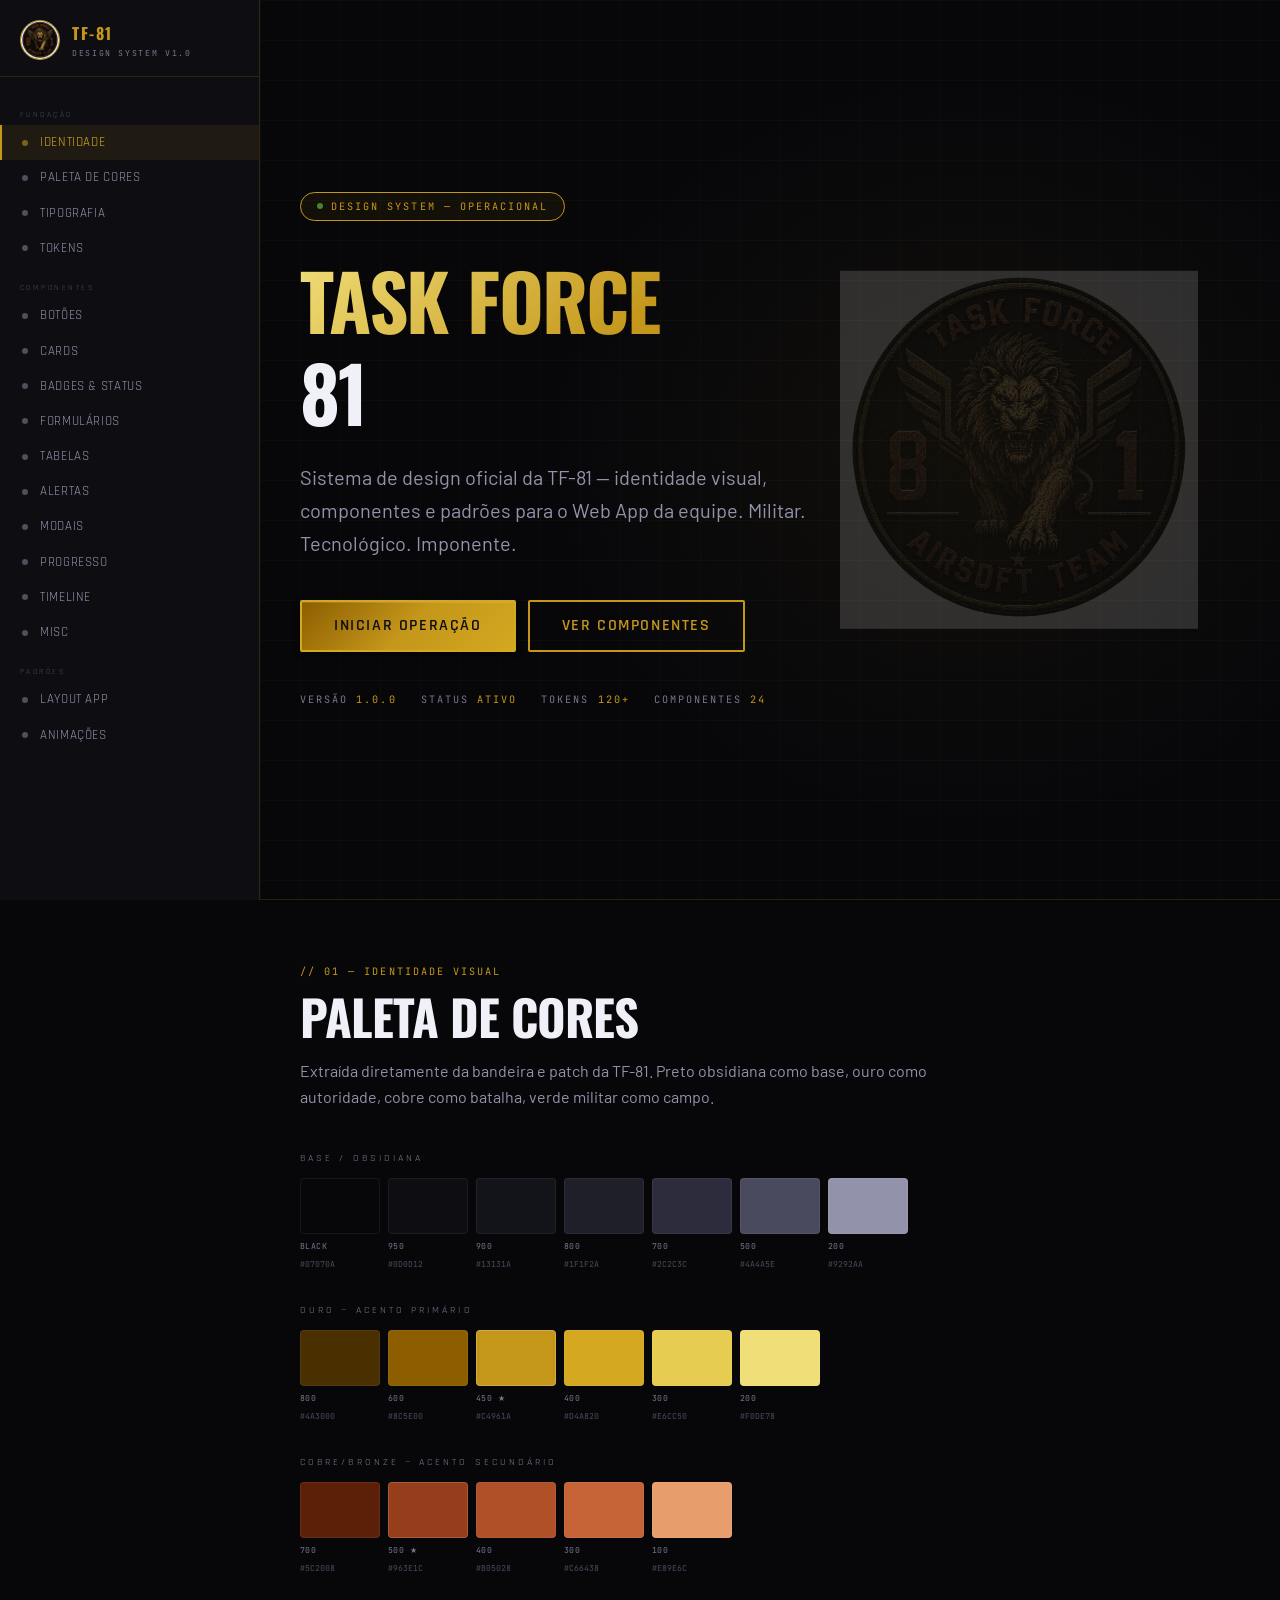
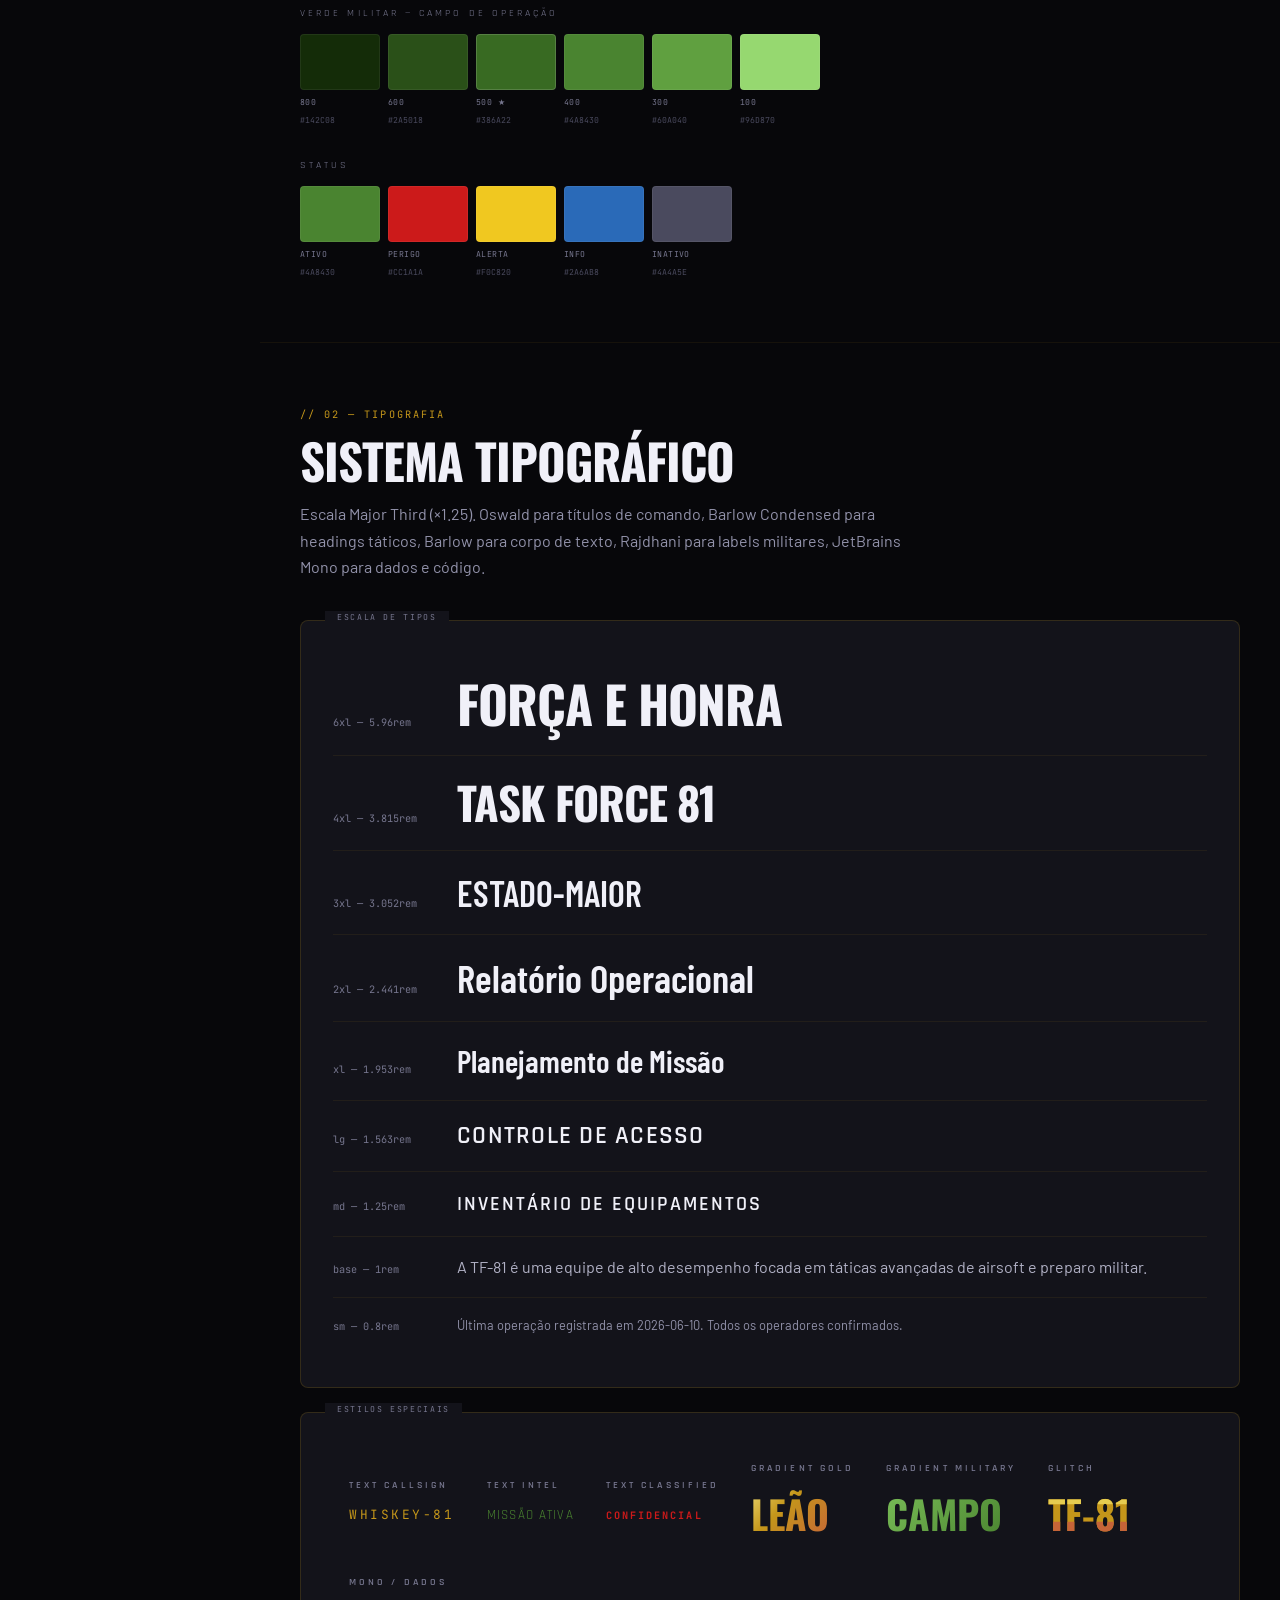
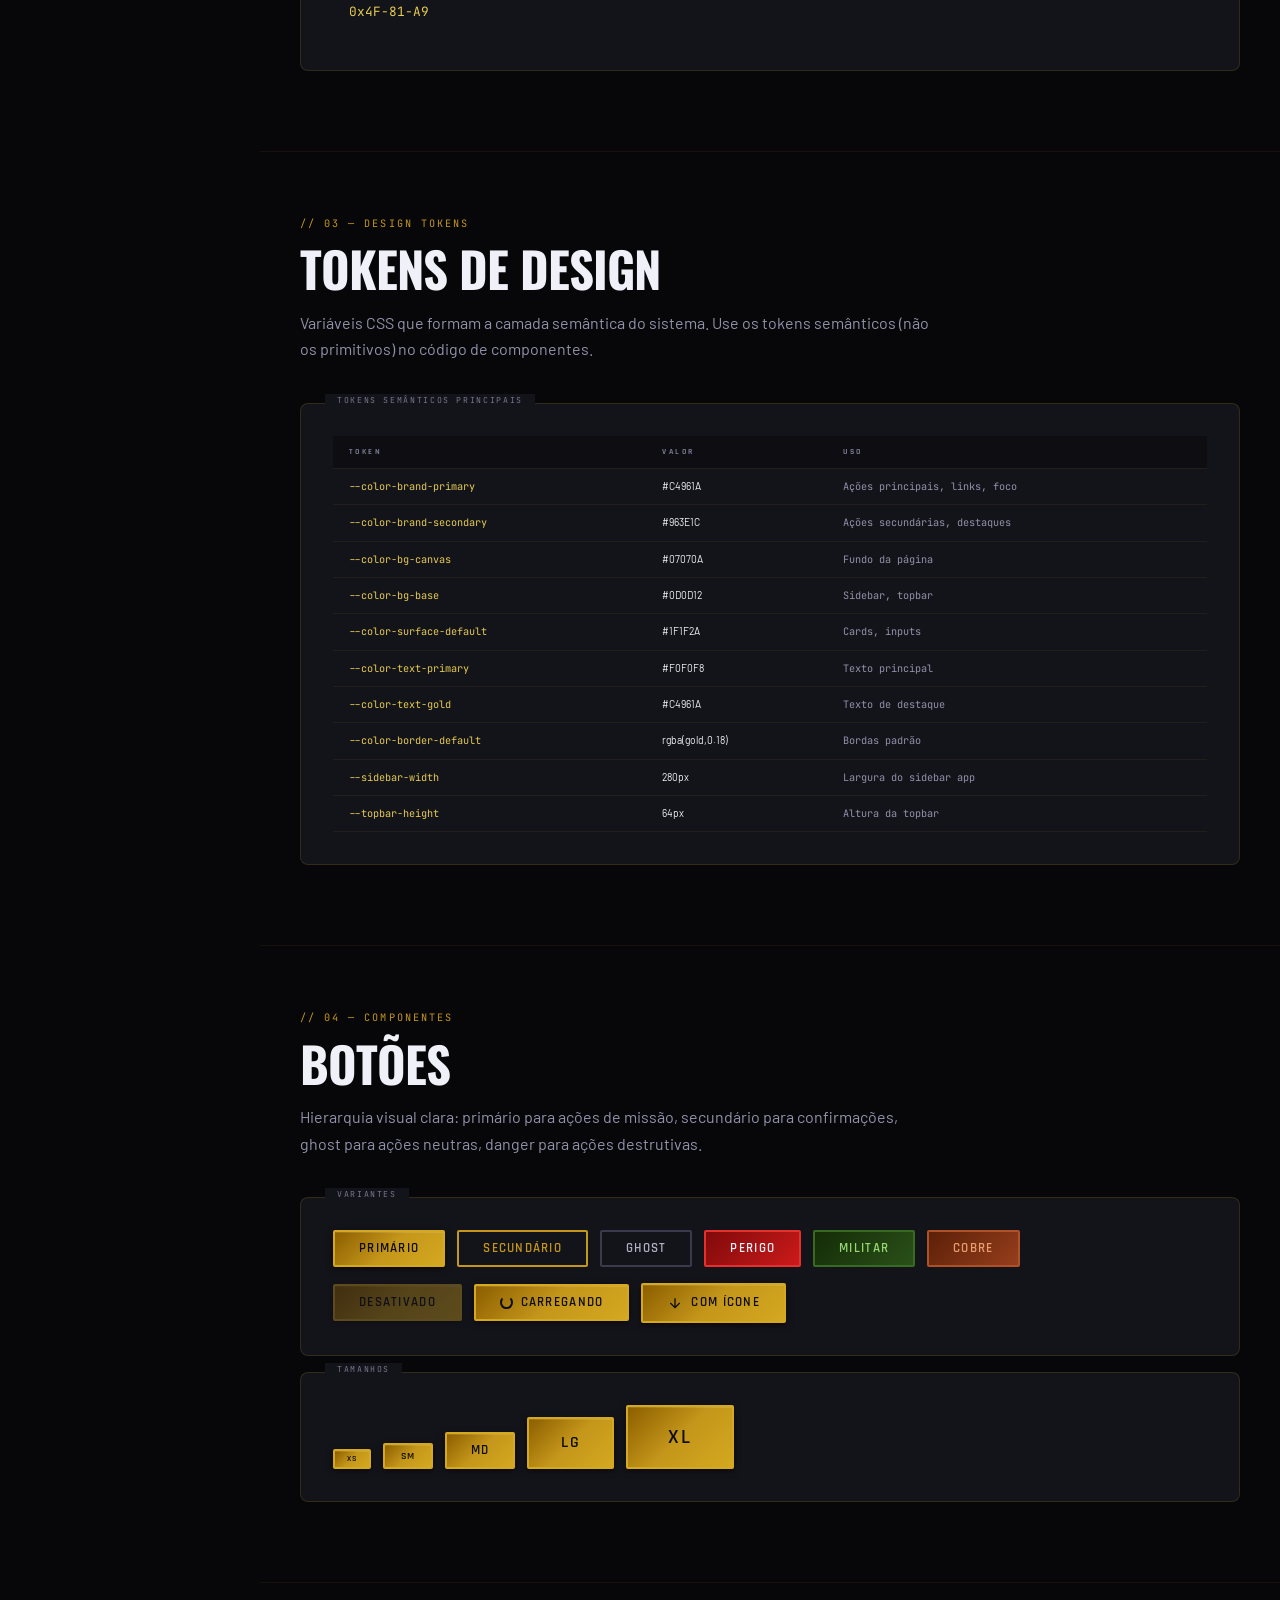
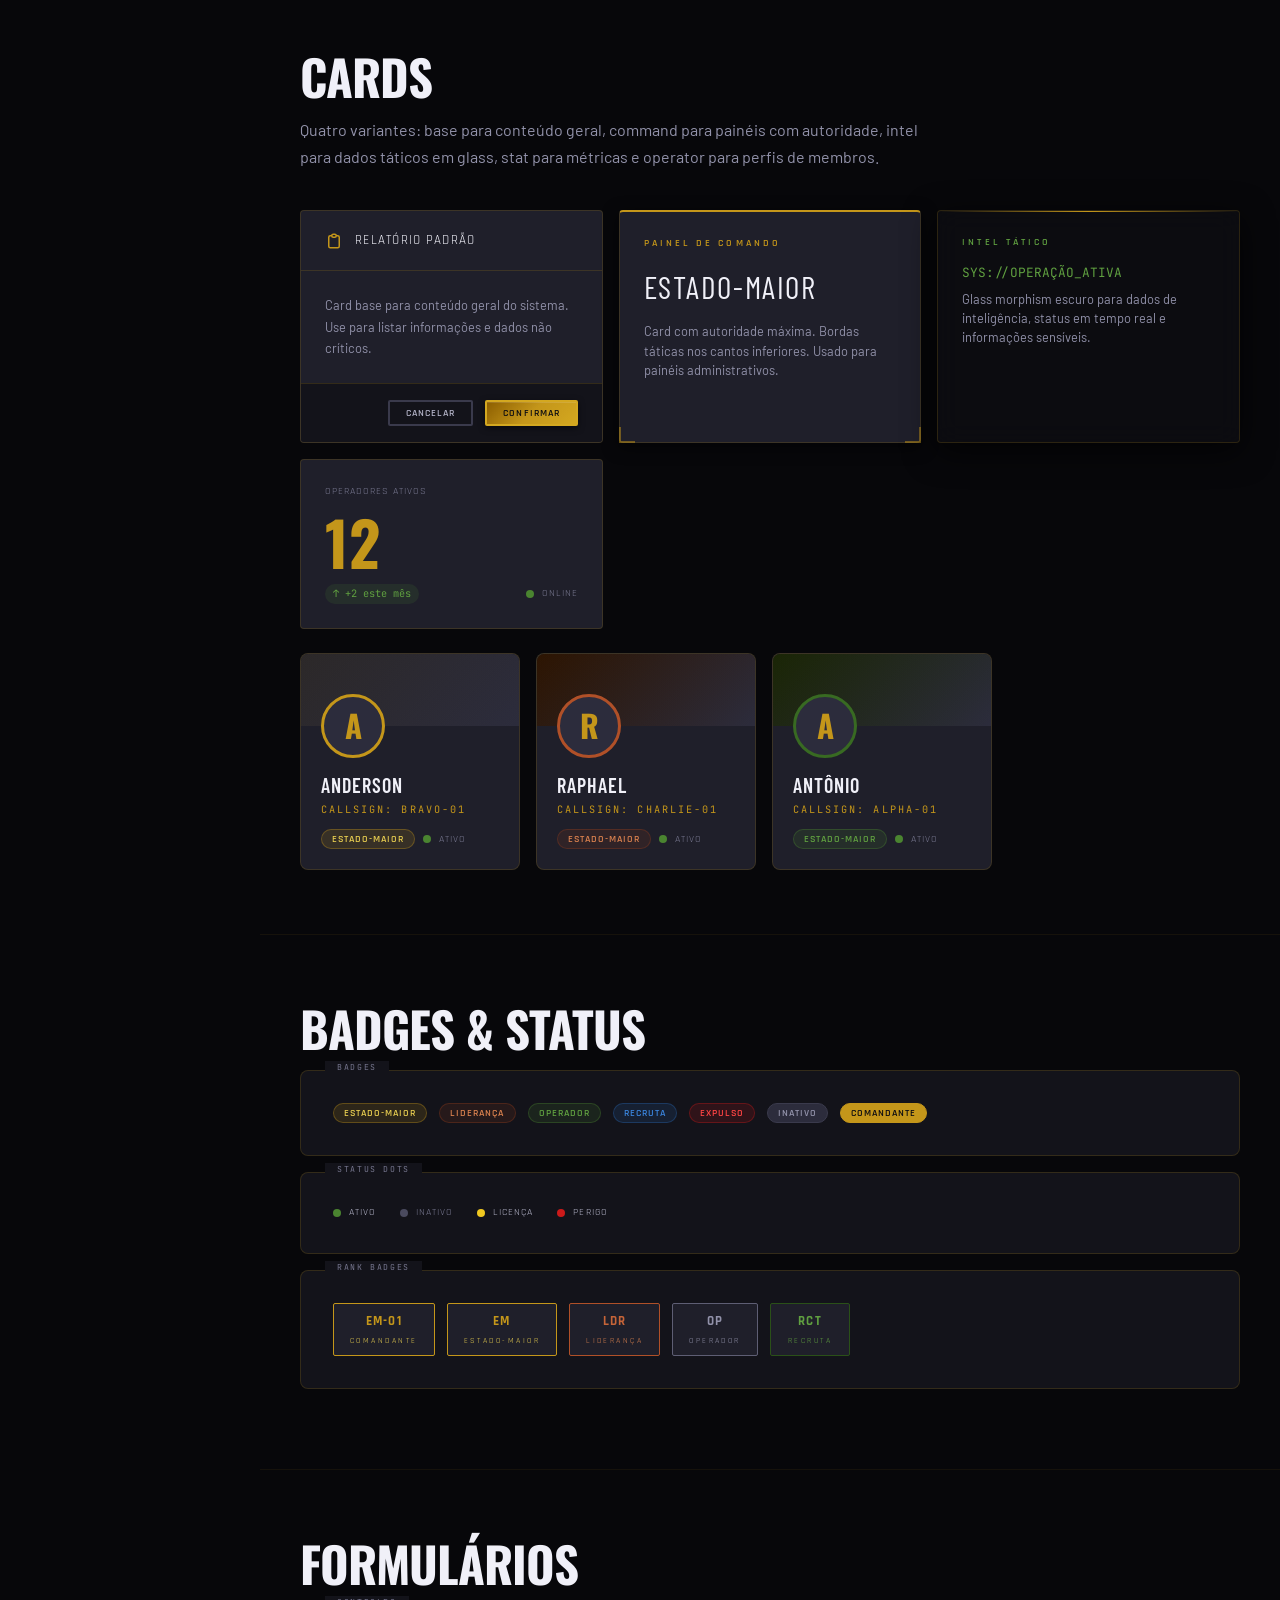
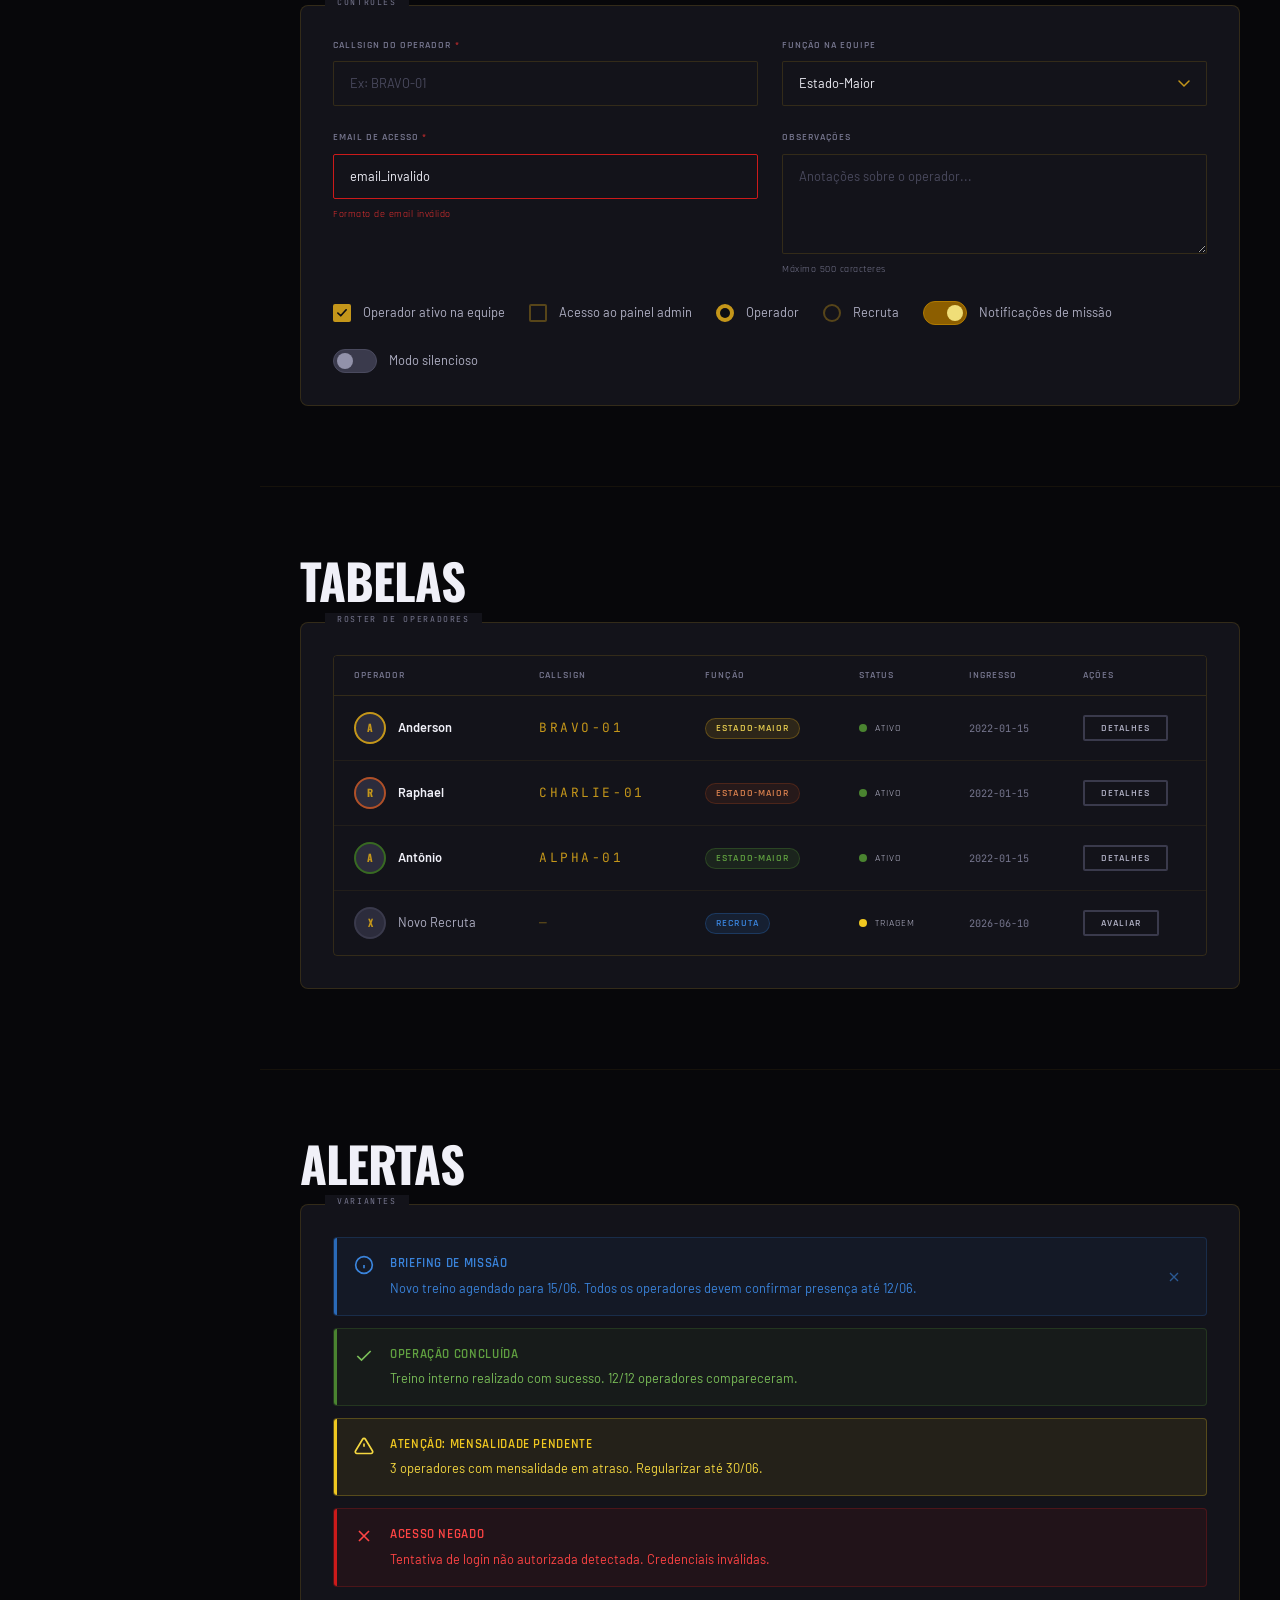
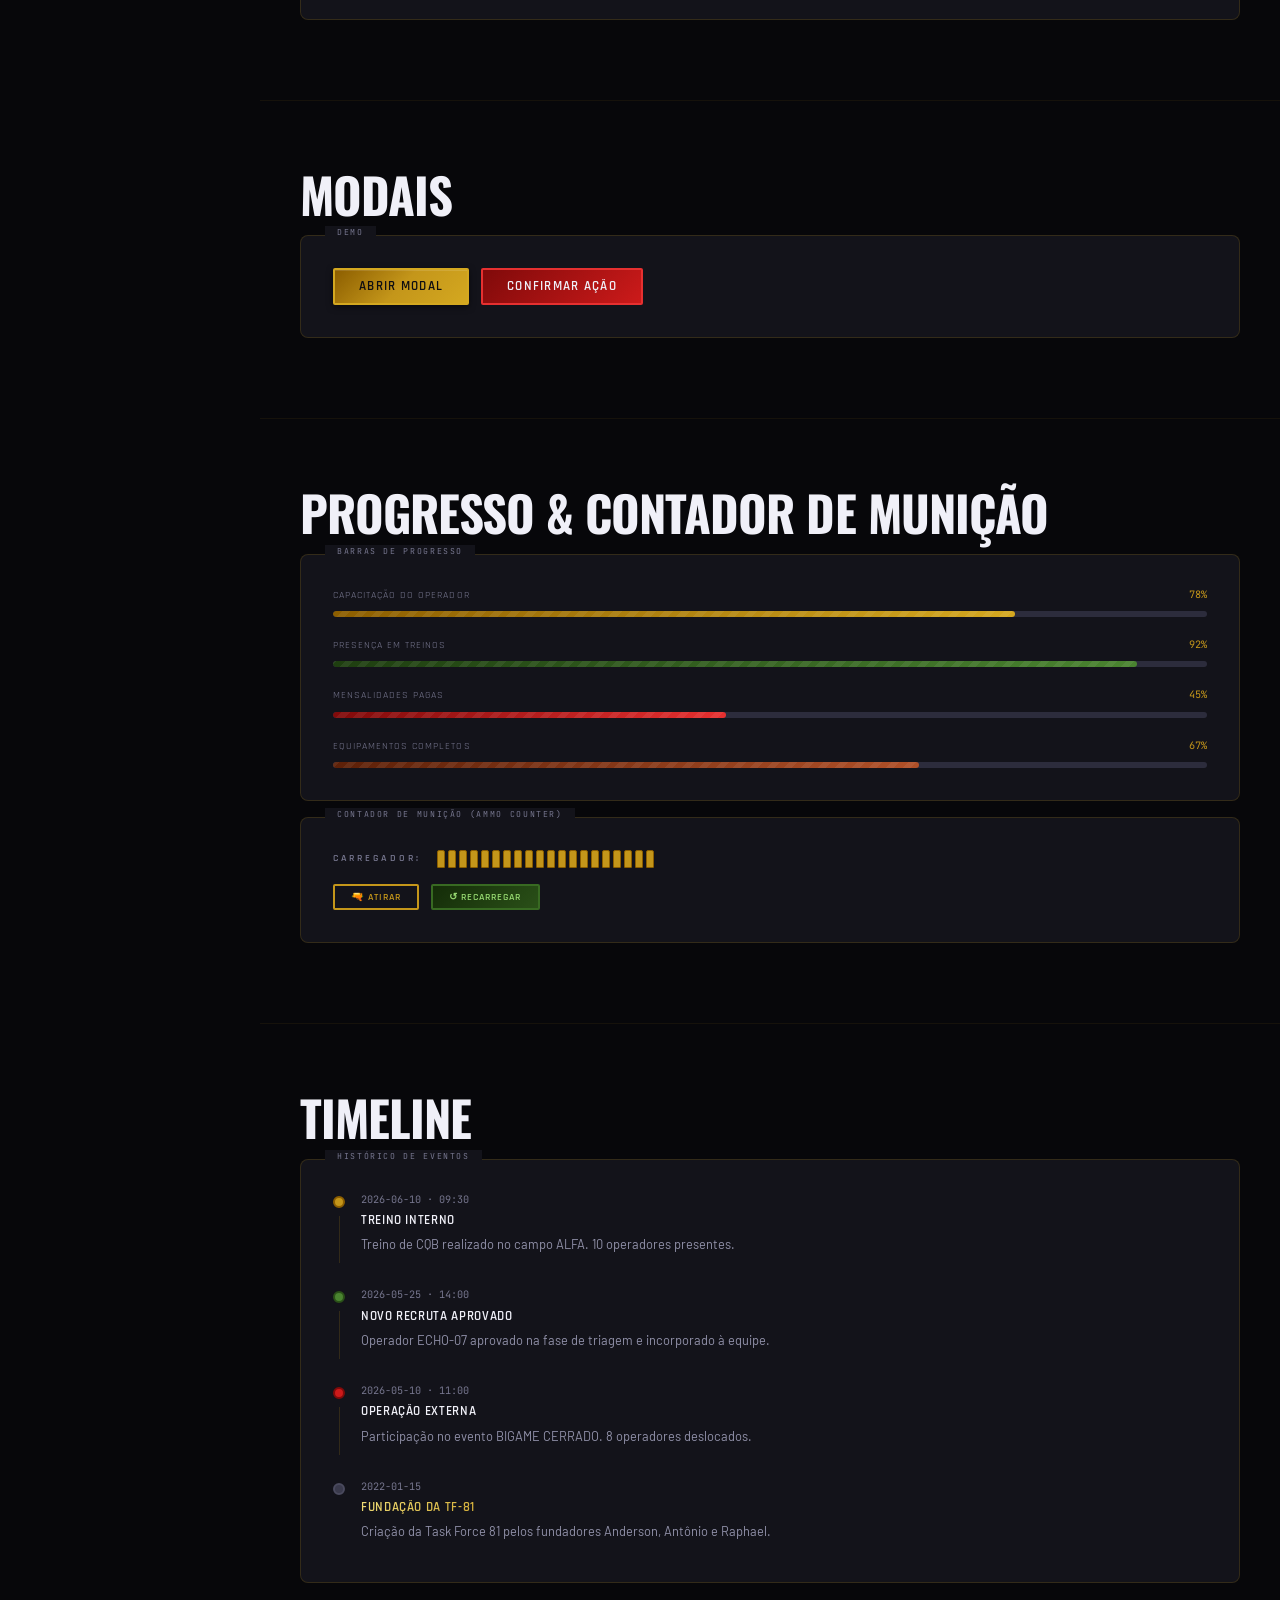
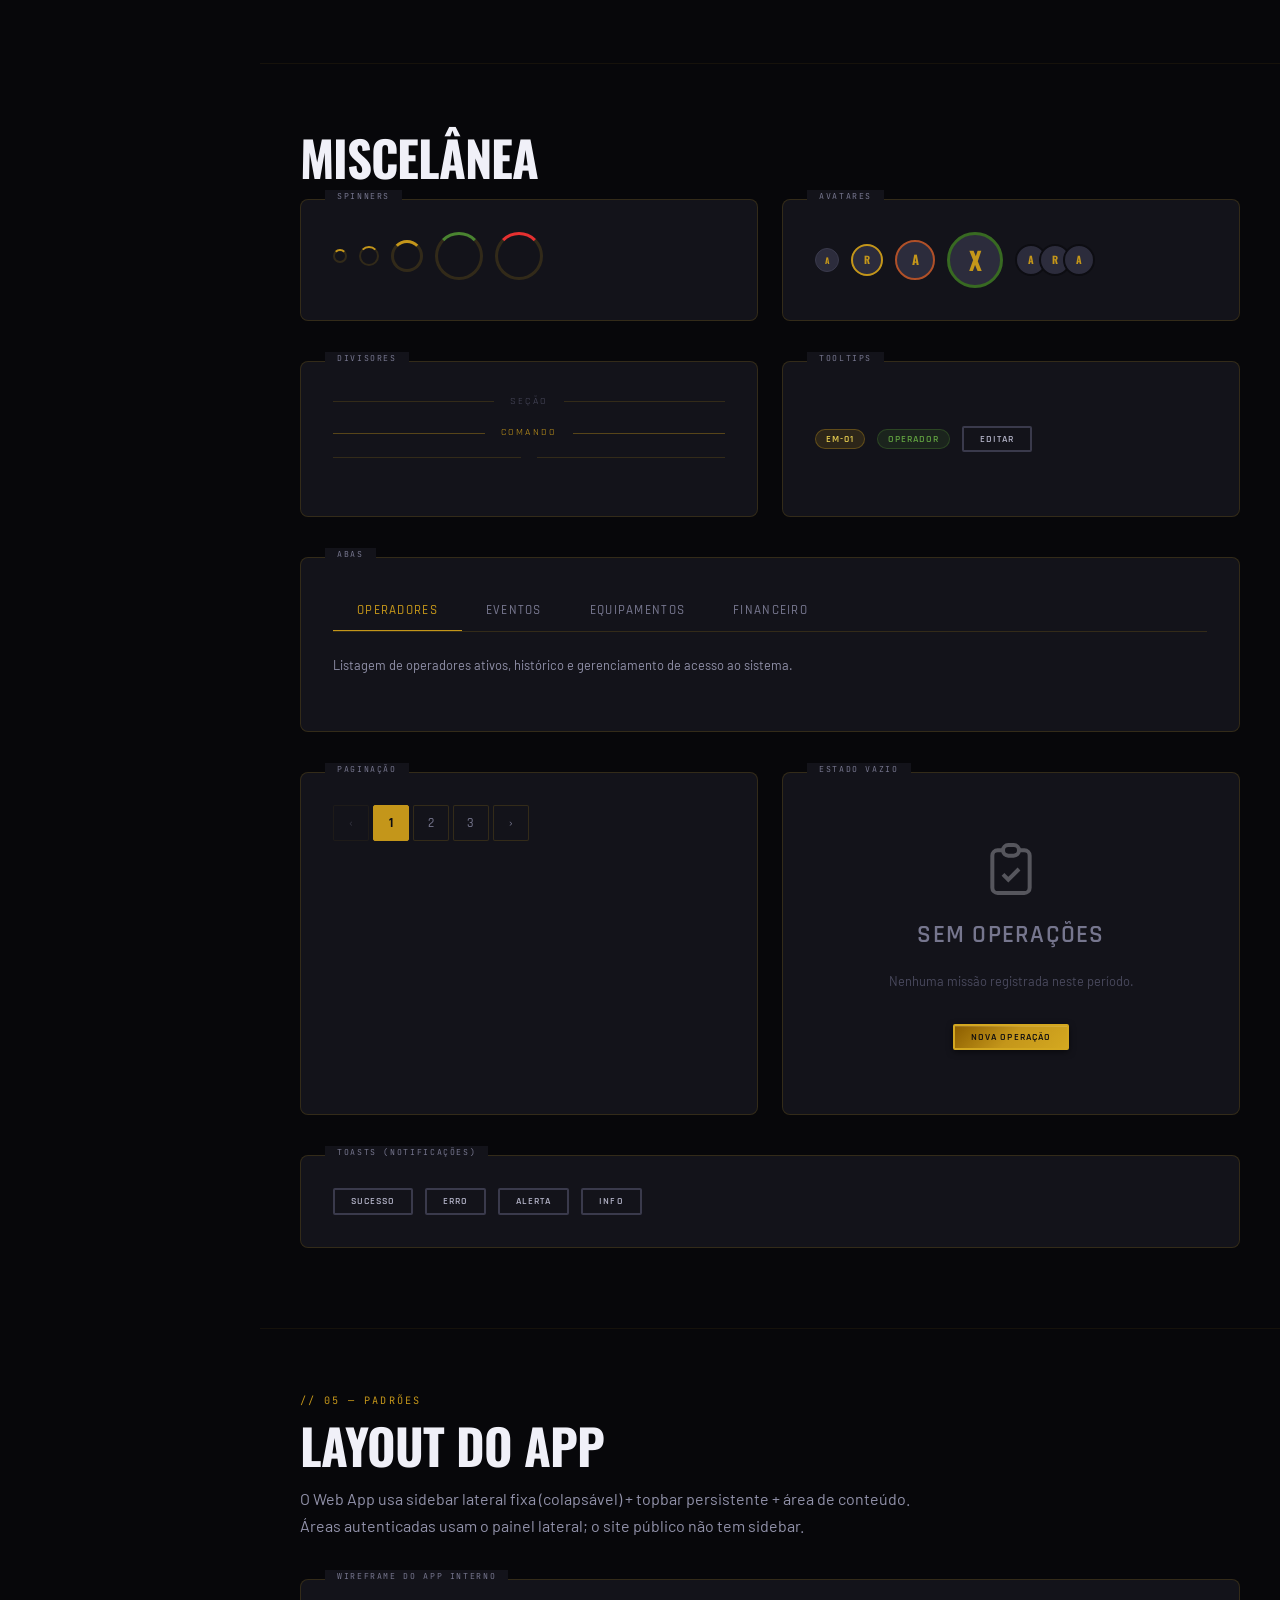
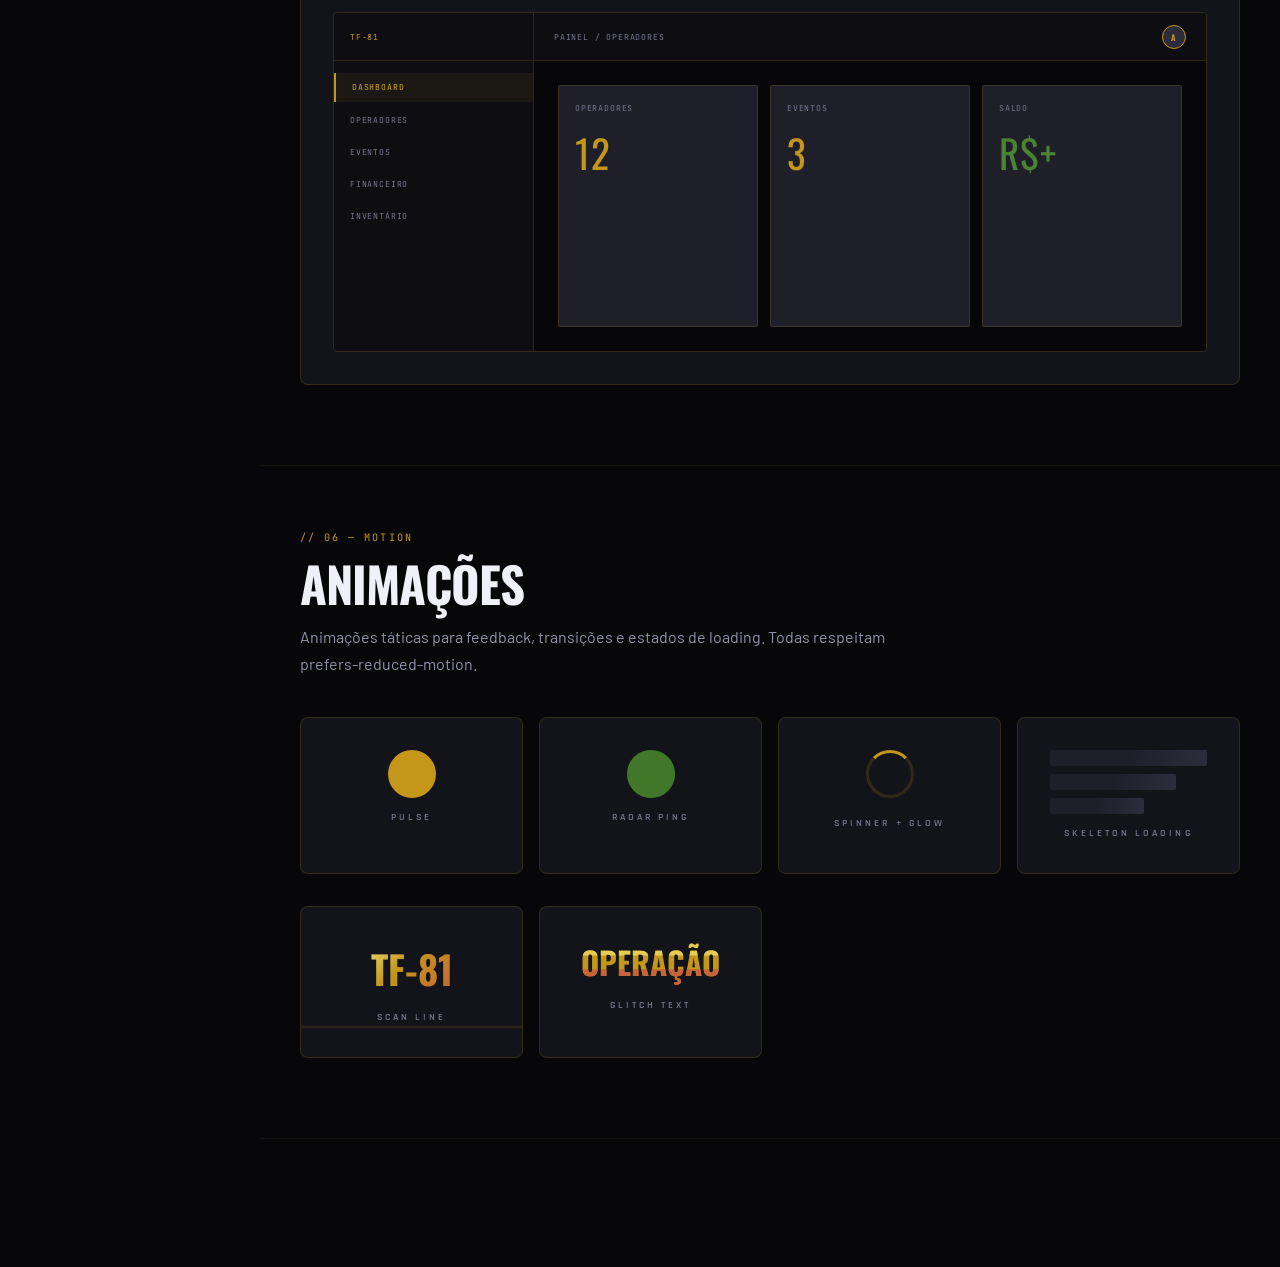
==== design-system/index.html @ 34d50dd3 "feat: Creating design-system strucutre" ====
<!DOCTYPE html>
<html lang="pt-BR">
<head>
  <meta charset="UTF-8">
  <meta name="viewport" content="width=device-width, initial-scale=1.0">
  <title>TF-81 — Design System</title>
  <link rel="preconnect" href="https://fonts.googleapis.com">
  <link rel="preconnect" href="https://fonts.gstatic.com" crossorigin>
  <link href="https://fonts.googleapis.com/css2?family=Oswald:wght@300;400;500;600;700&family=Barlow+Condensed:ital,wght@0,300;0,400;0,500;0,600;0,700;1,400&family=Barlow:ital,wght@0,300;0,400;0,500;0,600;0,700;1,400&family=JetBrains+Mono:wght@300;400;500;700&family=Rajdhani:wght@300;400;500;600;700&display=swap" rel="stylesheet">
  <link rel="stylesheet" href="css/tokens.css">
  <link rel="stylesheet" href="css/base.css">
  <link rel="stylesheet" href="css/typography.css">
  <link rel="stylesheet" href="css/components.css">
  <link rel="stylesheet" href="css/utilities.css">
  <link rel="stylesheet" href="css/animations.css">
  <style>
    /* ── DESIGN SYSTEM PAGE LAYOUT ──────────────────────────── */
    body { display: flex; }

    #ds-sidebar {
      width: 260px;
      min-width: 260px;
      height: 100vh;
      position: sticky;
      top: 0;
      background: var(--color-bg-base);
      border-right: 1px solid var(--color-border-default);
      display: flex;
      flex-direction: column;
      overflow: hidden;
      flex-shrink: 0;
      transition: width var(--transition-slow), min-width var(--transition-slow);
    }
    #ds-sidebar.collapsed { width: 0; min-width: 0; }

    .ds-sidebar-brand {
      padding: var(--space-5) var(--space-5) var(--space-4);
      border-bottom: 1px solid var(--color-border-default);
      display: flex;
      align-items: center;
      gap: var(--space-3);
    }
    .ds-brand-patch {
      width: 40px;
      height: 40px;
      border-radius: 50%;
      border: 1px solid var(--color-border-gold);
      object-fit: cover;
      flex-shrink: 0;
    }
    .ds-brand-info { min-width: 0; }
    .ds-brand-name {
      font-family: var(--font-display);
      font-size: var(--text-base);
      font-weight: var(--weight-bold);
      letter-spacing: var(--tracking-wider);
      text-transform: uppercase;
      color: var(--color-text-gold);
      white-space: nowrap;
    }
    .ds-brand-sub {
      font-family: var(--font-mono);
      font-size: var(--text-2xs);
      color: var(--color-text-muted);
      letter-spacing: var(--tracking-widest);
      text-transform: uppercase;
      margin-top: 2px;
    }

    .ds-nav {
      flex: 1;
      overflow-y: auto;
      overflow-x: hidden;
      padding: var(--space-4) 0;
    }
    .ds-nav-section {
      font-family: var(--font-tactical);
      font-size: var(--text-2xs);
      letter-spacing: var(--tracking-military);
      text-transform: uppercase;
      color: var(--color-text-disabled);
      padding: var(--space-4) var(--space-5) var(--space-1);
      white-space: nowrap;
    }
    .ds-nav-link {
      display: flex;
      align-items: center;
      gap: var(--space-3);
      padding: var(--space-2) var(--space-5);
      font-family: var(--font-tactical);
      font-size: var(--text-sm);
      letter-spacing: var(--tracking-wide);
      text-transform: uppercase;
      color: var(--color-text-tertiary);
      text-decoration: none;
      border-left: 2px solid transparent;
      transition: all var(--transition-fast);
      white-space: nowrap;
    }
    .ds-nav-link:hover  { color: var(--color-text-primary); background: rgba(196,150,26,0.06); border-left-color: rgba(196,150,26,0.3); }
    .ds-nav-link.active { color: var(--primitive-gold-400); background: rgba(196,150,26,0.1);  border-left-color: var(--primitive-gold-450); }
    .ds-nav-dot {
      width: 6px; height: 6px; border-radius: 50%;
      background: currentColor; flex-shrink: 0; opacity: 0.5;
    }

    #ds-main {
      flex: 1;
      min-width: 0;
      overflow-y: auto;
    }

    /* ── DS SECTION ──────────────────────────────────────────── */
    .ds-section {
      padding: var(--space-16) var(--space-10);
      border-bottom: 1px solid var(--color-border-subtle);
      max-width: 1100px;
    }
    .ds-section-label {
      font-family: var(--font-mono);
      font-size: var(--text-xs);
      color: var(--color-text-gold);
      letter-spacing: var(--tracking-widest);
      text-transform: uppercase;
      margin-bottom: var(--space-2);
    }
    .ds-section-title {
      font-family: var(--font-display);
      font-size: var(--text-3xl);
      font-weight: var(--weight-bold);
      text-transform: uppercase;
      letter-spacing: var(--tracking-tight);
      color: var(--color-text-primary);
      margin-bottom: var(--space-3);
    }
    .ds-section-desc {
      font-size: var(--text-base);
      color: var(--color-text-tertiary);
      line-height: var(--leading-relaxed);
      max-width: 640px;
      margin-bottom: var(--space-10);
    }

    .ds-preview {
      background: var(--color-bg-raised);
      border: 1px solid var(--color-border-default);
      border-radius: var(--radius-lg);
      padding: var(--space-8);
      margin-bottom: var(--space-4);
      position: relative;
    }
    .ds-preview-label {
      position: absolute;
      top: -10px;
      left: var(--space-6);
      background: var(--color-bg-raised);
      padding: 0 var(--space-3);
      font-family: var(--font-mono);
      font-size: var(--text-2xs);
      color: var(--color-text-muted);
      letter-spacing: var(--tracking-widest);
      text-transform: uppercase;
    }

    .ds-row {
      display: flex;
      flex-wrap: wrap;
      align-items: center;
      gap: var(--space-3);
      margin-bottom: var(--space-4);
    }
    .ds-row:last-child { margin-bottom: 0; }

    .ds-grid-auto {
      display: grid;
      grid-template-columns: repeat(auto-fill, minmax(240px, 1fr));
      gap: var(--space-4);
    }

    /* ── HERO ──────────────────────────────────────────────────── */
    #ds-hero {
      min-height: 100vh;
      display: flex;
      flex-direction: column;
      justify-content: center;
      background: var(--color-bg-canvas);
      position: relative;
      overflow: hidden;
      padding: var(--space-20) var(--space-10);
      border-bottom: 1px solid var(--color-border-default);
    }
    #ds-hero::before {
      content: '';
      position: absolute;
      inset: 0;
      background-image:
        linear-gradient(rgba(196,150,26,0.035) 1px, transparent 1px),
        linear-gradient(90deg, rgba(196,150,26,0.035) 1px, transparent 1px);
      background-size: 40px 40px;
      pointer-events: none;
    }
    #ds-hero::after {
      content: '';
      position: absolute;
      inset: 0;
      background: radial-gradient(ellipse 60% 60% at 70% 50%, rgba(196,150,26,0.06) 0%, transparent 70%);
      pointer-events: none;
    }
    .hero-content { position: relative; z-index: 1; }
    .hero-tag {
      display: inline-flex;
      align-items: center;
      gap: var(--space-2);
      padding: var(--space-1-5) var(--space-4);
      border: 1px solid var(--color-border-gold);
      border-radius: var(--radius-full);
      background: rgba(196,150,26,0.06);
      font-family: var(--font-mono);
      font-size: var(--text-xs);
      color: var(--color-text-gold);
      letter-spacing: var(--tracking-widest);
      text-transform: uppercase;
      margin-bottom: var(--space-8);
    }
    .hero-tag::before {
      content: '';
      width: 6px; height: 6px;
      border-radius: 50%;
      background: var(--primitive-green-400);
      animation: radar-pulse 1.8s ease-out infinite;
    }
    .hero-title {
      font-family: var(--font-display);
      font-size: clamp(3rem, 6vw, 5.5rem);
      font-weight: var(--weight-bold);
      text-transform: uppercase;
      letter-spacing: var(--tracking-tight);
      line-height: var(--leading-tight);
      margin-bottom: var(--space-6);
    }
    .hero-title span { display: block; }
    .hero-desc {
      font-size: var(--text-md);
      color: var(--color-text-tertiary);
      line-height: var(--leading-relaxed);
      max-width: 560px;
      margin-bottom: var(--space-10);
    }
    .hero-meta {
      display: flex;
      flex-wrap: wrap;
      gap: var(--space-6);
      font-family: var(--font-mono);
      font-size: var(--text-xs);
      color: var(--color-text-muted);
      letter-spacing: var(--tracking-widest);
      text-transform: uppercase;
    }
    .hero-meta span { color: var(--color-text-gold); }
    .hero-patch {
      position: absolute;
      right: 8%;
      top: 50%;
      transform: translateY(-50%);
      width: clamp(240px, 28vw, 420px);
      opacity: 0.15;
      filter: grayscale(30%);
      z-index: 0;
      pointer-events: none;
    }

    /* ── COLOR SWATCHES ────────────────────────────────────────── */
    .color-palette { display: flex; flex-direction: column; gap: var(--space-8); }
    .color-group-title {
      font-family: var(--font-tactical);
      font-size: var(--text-xs);
      letter-spacing: var(--tracking-military);
      text-transform: uppercase;
      color: var(--color-text-muted);
      margin-bottom: var(--space-3);
    }
    .color-row { display: flex; gap: var(--space-2); flex-wrap: wrap; }
    .color-swatch {
      display: flex;
      flex-direction: column;
      cursor: pointer;
      width: 80px;
      gap: var(--space-1-5);
    }
    .color-swatch__box {
      height: 56px;
      border-radius: var(--radius-md);
      border: 1px solid rgba(255,255,255,0.06);
      transition: transform var(--transition-fast);
    }
    .color-swatch:hover .color-swatch__box { transform: scale(1.05); }
    .color-swatch__name {
      font-family: var(--font-mono);
      font-size: var(--text-2xs);
      color: var(--color-text-muted);
      text-transform: uppercase;
      letter-spacing: var(--tracking-wide);
      white-space: nowrap;
      overflow: hidden;
      text-overflow: ellipsis;
    }
    .color-swatch__hex {
      font-family: var(--font-mono);
      font-size: var(--text-2xs);
      color: var(--color-text-disabled);
      cursor: pointer;
    }

    /* ── TYPE SCALE ──────────────────────────────────────────── */
    .type-row {
      display: flex;
      align-items: baseline;
      gap: var(--space-6);
      padding: var(--space-5) 0;
      border-bottom: 1px solid var(--color-border-subtle);
    }
    .type-row:last-child { border-bottom: none; }
    .type-label {
      font-family: var(--font-mono);
      font-size: var(--text-xs);
      color: var(--color-text-muted);
      min-width: 100px;
      flex-shrink: 0;
    }
    .type-sample { line-height: 1.2; }

    /* ── TOKEN TABLE ─────────────────────────────────────────── */
    .token-table { width: 100%; border-collapse: collapse; }
    .token-table td, .token-table th {
      padding: var(--space-2-5) var(--space-4);
      font-size: var(--text-xs);
      border-bottom: 1px solid var(--color-border-subtle);
    }
    .token-table th {
      font-family: var(--font-tactical);
      font-size: var(--text-2xs);
      letter-spacing: var(--tracking-military);
      text-transform: uppercase;
      color: var(--color-text-muted);
      text-align: left;
      background: var(--color-bg-base);
    }
    .token-table td:first-child { font-family: var(--font-mono); color: var(--primitive-gold-300); }
    .token-table td:last-child  { font-family: var(--font-mono); color: var(--color-text-tertiary); }

    /* ── SIDEBAR TOGGLE ──────────────────────────────────────── */
    #ds-sidebar-toggle {
      position: fixed;
      top: var(--space-5);
      left: var(--space-5);
      z-index: var(--z-max);
      width: 36px; height: 36px;
      display: none;
      align-items: center;
      justify-content: center;
      background: var(--color-bg-elevated);
      border: 1px solid var(--color-border-default);
      border-radius: var(--radius-sm);
      color: var(--color-text-secondary);
      cursor: pointer;
      transition: all var(--transition-fast);
    }
    #ds-sidebar-toggle:hover { border-color: var(--color-border-gold); color: var(--color-text-gold); }
    @media (max-width: 900px) {
      #ds-sidebar-toggle { display: flex; }
      #ds-sidebar { position: fixed; left: 0; top: 0; bottom: 0; z-index: var(--z-drawer); height: 100vh; }
      #ds-sidebar.collapsed { transform: translateX(-100%); width: 260px; min-width: 260px; }
      #ds-main { width: 100%; }
    }
  </style>
</head>
<body>

<!-- Sidebar Toggle (mobile) -->
<button id="ds-sidebar-toggle" aria-label="Toggle sidebar">
  <svg width="18" height="18" fill="none" stroke="currentColor" stroke-width="2" viewBox="0 0 24 24">
    <line x1="3" y1="6" x2="21" y2="6"/><line x1="3" y1="12" x2="21" y2="12"/><line x1="3" y1="18" x2="21" y2="18"/>
  </svg>
</button>

<!-- ── SIDEBAR ──────────────────────────────────────────────── -->
<aside id="ds-sidebar">
  <div class="ds-sidebar-brand">
    <img src="../assets/img/Patch de Apresentação TF81 - vFinal.png" alt="TF-81" class="ds-brand-patch">
    <div class="ds-brand-info">
      <div class="ds-brand-name">TF-81</div>
      <div class="ds-brand-sub">Design System v1.0</div>
    </div>
  </div>
  <nav class="ds-nav">
    <div class="ds-nav-section">Fundação</div>
    <a href="#ds-hero"       class="ds-nav-link active"><span class="ds-nav-dot"></span>Identidade</a>
    <a href="#ds-colors"     class="ds-nav-link"><span class="ds-nav-dot"></span>Paleta de Cores</a>
    <a href="#ds-typography" class="ds-nav-link"><span class="ds-nav-dot"></span>Tipografia</a>
    <a href="#ds-tokens"     class="ds-nav-link"><span class="ds-nav-dot"></span>Tokens</a>

    <div class="ds-nav-section">Componentes</div>
    <a href="#ds-buttons"    class="ds-nav-link"><span class="ds-nav-dot"></span>Botões</a>
    <a href="#ds-cards"      class="ds-nav-link"><span class="ds-nav-dot"></span>Cards</a>
    <a href="#ds-badges"     class="ds-nav-link"><span class="ds-nav-dot"></span>Badges & Status</a>
    <a href="#ds-forms"      class="ds-nav-link"><span class="ds-nav-dot"></span>Formulários</a>
    <a href="#ds-tables"     class="ds-nav-link"><span class="ds-nav-dot"></span>Tabelas</a>
    <a href="#ds-alerts"     class="ds-nav-link"><span class="ds-nav-dot"></span>Alertas</a>
    <a href="#ds-modals"     class="ds-nav-link"><span class="ds-nav-dot"></span>Modais</a>
    <a href="#ds-progress"   class="ds-nav-link"><span class="ds-nav-dot"></span>Progresso</a>
    <a href="#ds-timeline"   class="ds-nav-link"><span class="ds-nav-dot"></span>Timeline</a>
    <a href="#ds-misc"       class="ds-nav-link"><span class="ds-nav-dot"></span>Misc</a>

    <div class="ds-nav-section">Padrões</div>
    <a href="#ds-layout"     class="ds-nav-link"><span class="ds-nav-dot"></span>Layout App</a>
    <a href="#ds-animations" class="ds-nav-link"><span class="ds-nav-dot"></span>Animações</a>
  </nav>
</aside>

<!-- ── MAIN CONTENT ─────────────────────────────────────────── -->
<main id="ds-main">

  <!-- ══════ HERO ════════════════════════════════════════════════ -->
  <section id="ds-hero" data-section>
    <img src="../assets/img/Patch de Apresentação TF81 - vFinal.png" alt="" class="hero-patch" aria-hidden="true">
    <div class="hero-content">
      <div class="hero-tag">Design System — Operacional</div>
      <h1 class="hero-title">
        <span class="text-gradient-gold">Task Force</span>
        <span>81</span>
      </h1>
      <p class="hero-desc">
        Sistema de design oficial da TF-81 — identidade visual, componentes e padrões para o Web App da equipe. Militar. Tecnológico. Imponente.
      </p>
      <div style="display:flex;gap:var(--space-3);flex-wrap:wrap;margin-bottom:var(--space-10);">
        <button class="btn btn-primary btn-lg">Iniciar Operação</button>
        <button class="btn btn-secondary btn-lg">Ver Componentes</button>
      </div>
      <div class="hero-meta">
        <div>Versão <span>1.0.0</span></div>
        <div>Status <span>ATIVO</span></div>
        <div>Tokens <span>120+</span></div>
        <div>Componentes <span>24</span></div>
      </div>
    </div>
  </section>

  <!-- ══════ CORES ════════════════════════════════════════════════ -->
  <section id="ds-colors" class="ds-section" data-section>
    <div class="ds-section-label">// 01 — IDENTIDADE VISUAL</div>
    <h2 class="ds-section-title">Paleta de Cores</h2>
    <p class="ds-section-desc">Extraída diretamente da bandeira e patch da TF-81. Preto obsidiana como base, ouro como autoridade, cobre como batalha, verde militar como campo.</p>

    <div class="color-palette">
      <!-- Base -->
      <div>
        <div class="color-group-title">Base / Obsidiana</div>
        <div class="color-row">
          <div class="color-swatch"><div class="color-swatch__box" style="background:#07070A"></div><div class="color-swatch__name">Black</div><div class="color-swatch__hex" data-copy="#07070A">#07070A</div></div>
          <div class="color-swatch"><div class="color-swatch__box" style="background:#0D0D12"></div><div class="color-swatch__name">950</div><div class="color-swatch__hex" data-copy="#0D0D12">#0D0D12</div></div>
          <div class="color-swatch"><div class="color-swatch__box" style="background:#13131A"></div><div class="color-swatch__name">900</div><div class="color-swatch__hex" data-copy="#13131A">#13131A</div></div>
          <div class="color-swatch"><div class="color-swatch__box" style="background:#1F1F2A"></div><div class="color-swatch__name">800</div><div class="color-swatch__hex" data-copy="#1F1F2A">#1F1F2A</div></div>
          <div class="color-swatch"><div class="color-swatch__box" style="background:#2C2C3C"></div><div class="color-swatch__name">700</div><div class="color-swatch__hex" data-copy="#2C2C3C">#2C2C3C</div></div>
          <div class="color-swatch"><div class="color-swatch__box" style="background:#4A4A5E"></div><div class="color-swatch__name">500</div><div class="color-swatch__hex" data-copy="#4A4A5E">#4A4A5E</div></div>
          <div class="color-swatch"><div class="color-swatch__box" style="background:#9292AA"></div><div class="color-swatch__name">200</div><div class="color-swatch__hex" data-copy="#9292AA">#9292AA</div></div>
        </div>
      </div>
      <!-- Gold -->
      <div>
        <div class="color-group-title">Ouro — Acento Primário</div>
        <div class="color-row">
          <div class="color-swatch"><div class="color-swatch__box" style="background:#4A3000"></div><div class="color-swatch__name">800</div><div class="color-swatch__hex" data-copy="#4A3000">#4A3000</div></div>
          <div class="color-swatch"><div class="color-swatch__box" style="background:#8C5E00"></div><div class="color-swatch__name">600</div><div class="color-swatch__hex" data-copy="#8C5E00">#8C5E00</div></div>
          <div class="color-swatch"><div class="color-swatch__box" style="background:#C4961A;border:1px solid rgba(255,255,255,0.2)"></div><div class="color-swatch__name">450 ★</div><div class="color-swatch__hex" data-copy="#C4961A">#C4961A</div></div>
          <div class="color-swatch"><div class="color-swatch__box" style="background:#D4A820"></div><div class="color-swatch__name">400</div><div class="color-swatch__hex" data-copy="#D4A820">#D4A820</div></div>
          <div class="color-swatch"><div class="color-swatch__box" style="background:#E6CC50"></div><div class="color-swatch__name">300</div><div class="color-swatch__hex" data-copy="#E6CC50">#E6CC50</div></div>
          <div class="color-swatch"><div class="color-swatch__box" style="background:#F0DE78"></div><div class="color-swatch__name">200</div><div class="color-swatch__hex" data-copy="#F0DE78">#F0DE78</div></div>
        </div>
      </div>
      <!-- Copper -->
      <div>
        <div class="color-group-title">Cobre/Bronze — Acento Secundário</div>
        <div class="color-row">
          <div class="color-swatch"><div class="color-swatch__box" style="background:#5C2008"></div><div class="color-swatch__name">700</div><div class="color-swatch__hex" data-copy="#5C2008">#5C2008</div></div>
          <div class="color-swatch"><div class="color-swatch__box" style="background:#963E1C;border:1px solid rgba(255,255,255,0.15)"></div><div class="color-swatch__name">500 ★</div><div class="color-swatch__hex" data-copy="#963E1C">#963E1C</div></div>
          <div class="color-swatch"><div class="color-swatch__box" style="background:#B05028"></div><div class="color-swatch__name">400</div><div class="color-swatch__hex" data-copy="#B05028">#B05028</div></div>
          <div class="color-swatch"><div class="color-swatch__box" style="background:#C66438"></div><div class="color-swatch__name">300</div><div class="color-swatch__hex" data-copy="#C66438">#C66438</div></div>
          <div class="color-swatch"><div class="color-swatch__box" style="background:#E89E6C"></div><div class="color-swatch__name">100</div><div class="color-swatch__hex" data-copy="#E89E6C">#E89E6C</div></div>
        </div>
      </div>
      <!-- Green -->
      <div>
        <div class="color-group-title">Verde Militar — Campo de Operação</div>
        <div class="color-row">
          <div class="color-swatch"><div class="color-swatch__box" style="background:#142C08"></div><div class="color-swatch__name">800</div><div class="color-swatch__hex" data-copy="#142C08">#142C08</div></div>
          <div class="color-swatch"><div class="color-swatch__box" style="background:#2A5018"></div><div class="color-swatch__name">600</div><div class="color-swatch__hex" data-copy="#2A5018">#2A5018</div></div>
          <div class="color-swatch"><div class="color-swatch__box" style="background:#386A22;border:1px solid rgba(255,255,255,0.15)"></div><div class="color-swatch__name">500 ★</div><div class="color-swatch__hex" data-copy="#386A22">#386A22</div></div>
          <div class="color-swatch"><div class="color-swatch__box" style="background:#4A8430"></div><div class="color-swatch__name">400</div><div class="color-swatch__hex" data-copy="#4A8430">#4A8430</div></div>
          <div class="color-swatch"><div class="color-swatch__box" style="background:#60A040"></div><div class="color-swatch__name">300</div><div class="color-swatch__hex" data-copy="#60A040">#60A040</div></div>
          <div class="color-swatch"><div class="color-swatch__box" style="background:#96D870"></div><div class="color-swatch__name">100</div><div class="color-swatch__hex" data-copy="#96D870">#96D870</div></div>
        </div>
      </div>
      <!-- Status -->
      <div>
        <div class="color-group-title">Status</div>
        <div class="color-row">
          <div class="color-swatch"><div class="color-swatch__box" style="background:#4A8430"></div><div class="color-swatch__name">Ativo</div><div class="color-swatch__hex" data-copy="#4A8430">#4A8430</div></div>
          <div class="color-swatch"><div class="color-swatch__box" style="background:#CC1A1A"></div><div class="color-swatch__name">Perigo</div><div class="color-swatch__hex" data-copy="#CC1A1A">#CC1A1A</div></div>
          <div class="color-swatch"><div class="color-swatch__box" style="background:#F0C820"></div><div class="color-swatch__name">Alerta</div><div class="color-swatch__hex" data-copy="#F0C820">#F0C820</div></div>
          <div class="color-swatch"><div class="color-swatch__box" style="background:#2A6AB8"></div><div class="color-swatch__name">Info</div><div class="color-swatch__hex" data-copy="#2A6AB8">#2A6AB8</div></div>
          <div class="color-swatch"><div class="color-swatch__box" style="background:#4A4A5E"></div><div class="color-swatch__name">Inativo</div><div class="color-swatch__hex" data-copy="#4A4A5E">#4A4A5E</div></div>
        </div>
      </div>
    </div>
  </section>

  <!-- ══════ TIPOGRAFIA ═══════════════════════════════════════════ -->
  <section id="ds-typography" class="ds-section" data-section>
    <div class="ds-section-label">// 02 — TIPOGRAFIA</div>
    <h2 class="ds-section-title">Sistema Tipográfico</h2>
    <p class="ds-section-desc">Escala Major Third (×1.25). Oswald para títulos de comando, Barlow Condensed para headings táticos, Barlow para corpo de texto, Rajdhani para labels militares, JetBrains Mono para dados e código.</p>

    <div class="ds-preview">
      <span class="ds-preview-label">ESCALA DE TIPOS</span>
      <div class="type-row"><div class="type-label">6xl — 5.96rem</div><div class="type-sample display-1" style="font-size:clamp(2rem,4vw,var(--text-6xl))">Força e Honra</div></div>
      <div class="type-row"><div class="type-label">4xl — 3.815rem</div><div class="type-sample h1" style="font-size:clamp(1.8rem,3.5vw,var(--text-4xl))">Task Force 81</div></div>
      <div class="type-row"><div class="type-label">3xl — 3.052rem</div><div class="type-sample h2" style="font-size:clamp(1.5rem,2.8vw,var(--text-3xl))">Estado-Maior</div></div>
      <div class="type-row"><div class="type-label">2xl — 2.441rem</div><div class="type-sample h3">Relatório Operacional</div></div>
      <div class="type-row"><div class="type-label">xl — 1.953rem</div><div class="type-sample h4">Planejamento de Missão</div></div>
      <div class="type-row"><div class="type-label">lg — 1.563rem</div><div class="type-sample h5">CONTROLE DE ACESSO</div></div>
      <div class="type-row"><div class="type-label">md — 1.25rem</div><div class="type-sample h6">INVENTÁRIO DE EQUIPAMENTOS</div></div>
      <div class="type-row"><div class="type-label">base — 1rem</div><div class="type-sample text-body" style="color:var(--color-text-secondary)">A TF-81 é uma equipe de alto desempenho focada em táticas avançadas de airsoft e preparo militar.</div></div>
      <div class="type-row"><div class="type-label">sm — 0.8rem</div><div class="type-sample text-small" style="color:var(--color-text-tertiary)">Última operação registrada em 2026-06-10. Todos os operadores confirmados.</div></div>
    </div>

    <div class="ds-preview" style="margin-top:var(--space-6)">
      <span class="ds-preview-label">ESTILOS ESPECIAIS</span>
      <div class="ds-row" style="gap:var(--space-8);flex-wrap:wrap;padding:var(--space-4)">
        <div>
          <div class="label" style="margin-bottom:var(--space-2)">Text Callsign</div>
          <span class="text-callsign">WHISKEY-81</span>
        </div>
        <div>
          <div class="label" style="margin-bottom:var(--space-2)">Text Intel</div>
          <span class="text-intel">MISSÃO ATIVA</span>
        </div>
        <div>
          <div class="label" style="margin-bottom:var(--space-2)">Text Classified</div>
          <span class="text-classified">CONFIDENCIAL</span>
        </div>
        <div>
          <div class="label" style="margin-bottom:var(--space-2)">Gradient Gold</div>
          <span class="text-gradient-gold" style="font-family:var(--font-display);font-size:var(--text-2xl);font-weight:700">LEÃO</span>
        </div>
        <div>
          <div class="label" style="margin-bottom:var(--space-2)">Gradient Military</div>
          <span class="text-gradient-military" style="font-family:var(--font-display);font-size:var(--text-2xl);font-weight:700">CAMPO</span>
        </div>
        <div>
          <div class="label" style="margin-bottom:var(--space-2)">Glitch</div>
          <span class="text-glitch" data-text="TF-81" style="font-family:var(--font-display);font-size:var(--text-2xl);font-weight:700;color:var(--primitive-gold-450)">TF-81</span>
        </div>
        <div>
          <div class="label" style="margin-bottom:var(--space-2)">Mono / Dados</div>
          <span class="text-mono">0x4F-81-A9</span>
        </div>
      </div>
    </div>
  </section>

  <!-- ══════ TOKENS ════════════════════════════════════════════════ -->
  <section id="ds-tokens" class="ds-section" data-section>
    <div class="ds-section-label">// 03 — DESIGN TOKENS</div>
    <h2 class="ds-section-title">Tokens de Design</h2>
    <p class="ds-section-desc">Variáveis CSS que formam a camada semântica do sistema. Use os tokens semânticos (não os primitivos) no código de componentes.</p>
    <div class="ds-preview">
      <span class="ds-preview-label">TOKENS SEMÂNTICOS PRINCIPAIS</span>
      <table class="token-table">
        <thead><tr><th>Token</th><th>Valor</th><th>Uso</th></tr></thead>
        <tbody>
          <tr><td>--color-brand-primary</td><td>#C4961A</td><td>Ações principais, links, foco</td></tr>
          <tr><td>--color-brand-secondary</td><td>#963E1C</td><td>Ações secundárias, destaques</td></tr>
          <tr><td>--color-bg-canvas</td><td>#07070A</td><td>Fundo da página</td></tr>
          <tr><td>--color-bg-base</td><td>#0D0D12</td><td>Sidebar, topbar</td></tr>
          <tr><td>--color-surface-default</td><td>#1F1F2A</td><td>Cards, inputs</td></tr>
          <tr><td>--color-text-primary</td><td>#F0F0F8</td><td>Texto principal</td></tr>
          <tr><td>--color-text-gold</td><td>#C4961A</td><td>Texto de destaque</td></tr>
          <tr><td>--color-border-default</td><td>rgba(gold,0.18)</td><td>Bordas padrão</td></tr>
          <tr><td>--sidebar-width</td><td>280px</td><td>Largura do sidebar app</td></tr>
          <tr><td>--topbar-height</td><td>64px</td><td>Altura da topbar</td></tr>
        </tbody>
      </table>
    </div>
  </section>

  <!-- ══════ BOTÕES ════════════════════════════════════════════════ -->
  <section id="ds-buttons" class="ds-section" data-section>
    <div class="ds-section-label">// 04 — COMPONENTES</div>
    <h2 class="ds-section-title">Botões</h2>
    <p class="ds-section-desc">Hierarquia visual clara: primário para ações de missão, secundário para confirmações, ghost para ações neutras, danger para ações destrutivas.</p>

    <div class="ds-preview">
      <span class="ds-preview-label">VARIANTES</span>
      <div class="ds-row">
        <button class="btn btn-primary btn-md">Primário</button>
        <button class="btn btn-secondary btn-md">Secundário</button>
        <button class="btn btn-ghost btn-md">Ghost</button>
        <button class="btn btn-danger btn-md">Perigo</button>
        <button class="btn btn-military btn-md">Militar</button>
        <button class="btn btn-copper btn-md">Cobre</button>
      </div>
      <div class="ds-row">
        <button class="btn btn-primary btn-md" disabled>Desativado</button>
        <button class="btn btn-primary btn-md btn-loading">
          <span class="btn-spinner"></span> Carregando
        </button>
        <button class="btn btn-primary btn-md">
          <svg width="16" height="16" fill="none" stroke="currentColor" stroke-width="2" viewBox="0 0 24 24"><path d="M12 5v14M5 12l7 7 7-7"/></svg>
          Com Ícone
        </button>
      </div>
    </div>

    <div class="ds-preview">
      <span class="ds-preview-label">TAMANHOS</span>
      <div class="ds-row" style="align-items:flex-end">
        <button class="btn btn-primary btn-xs">XS</button>
        <button class="btn btn-primary btn-sm">SM</button>
        <button class="btn btn-primary btn-md">MD</button>
        <button class="btn btn-primary btn-lg">LG</button>
        <button class="btn btn-primary btn-xl">XL</button>
      </div>
    </div>
  </section>

  <!-- ══════ CARDS ═════════════════════════════════════════════════ -->
  <section id="ds-cards" class="ds-section" data-section>
    <h2 class="ds-section-title">Cards</h2>
    <p class="ds-section-desc">Quatro variantes: base para conteúdo geral, command para painéis com autoridade, intel para dados táticos em glass, stat para métricas e operator para perfis de membros.</p>

    <div class="ds-grid-auto">
      <!-- Base Card -->
      <div class="card">
        <div class="card-header">
          <svg width="18" height="18" fill="none" stroke="var(--color-text-gold)" stroke-width="2" viewBox="0 0 24 24"><path d="M9 5H7a2 2 0 00-2 2v12a2 2 0 002 2h10a2 2 0 002-2V7a2 2 0 00-2-2h-2M9 5a2 2 0 002 2h2a2 2 0 002-2M9 5a2 2 0 012-2h2a2 2 0 012 2"/></svg>
          <span style="font-family:var(--font-tactical);letter-spacing:var(--tracking-wider);font-size:var(--text-sm);text-transform:uppercase">Relatório Padrão</span>
        </div>
        <div class="card-body">
          <p style="font-size:var(--text-sm);color:var(--color-text-tertiary);line-height:var(--leading-relaxed)">Card base para conteúdo geral do sistema. Use para listar informações e dados não críticos.</p>
        </div>
        <div class="card-footer">
          <button class="btn btn-ghost btn-sm">Cancelar</button>
          <button class="btn btn-primary btn-sm">Confirmar</button>
        </div>
      </div>

      <!-- Command Card -->
      <div class="card-command" style="padding:var(--space-6)">
        <div class="label-gold label" style="margin-bottom:var(--space-3)">PAINEL DE COMANDO</div>
        <div style="font-family:var(--font-heading);font-size:var(--text-xl);text-transform:uppercase;letter-spacing:var(--tracking-wide);margin-bottom:var(--space-3)">Estado-Maior</div>
        <p style="font-size:var(--text-sm);color:var(--color-text-tertiary)">Card com autoridade máxima. Bordas táticas nos cantos inferiores. Usado para painéis administrativos.</p>
      </div>

      <!-- Intel Card -->
      <div class="card-intel" style="padding:var(--space-6)">
        <div class="label" style="color:var(--color-text-military);margin-bottom:var(--space-3)">INTEL TÁTICO</div>
        <div style="font-family:var(--font-mono);font-size:var(--text-sm);color:var(--primitive-green-300);margin-bottom:var(--space-2)">SYS://OPERAÇÃO_ATIVA</div>
        <p style="font-size:var(--text-sm);color:var(--color-text-tertiary)">Glass morphism escuro para dados de inteligência, status em tempo real e informações sensíveis.</p>
      </div>

      <!-- Stat Card -->
      <div class="card-stat">
        <div class="card-stat__label">Operadores Ativos</div>
        <div class="card-stat__value" data-count="12" data-suffix="">0</div>
        <div style="display:flex;align-items:center;justify-content:space-between;">
          <div class="card-stat__delta card-stat__delta--up">↑ +2 este mês</div>
          <div class="status-dot status-dot--active" style="color:var(--color-text-muted)">Online</div>
        </div>
      </div>
    </div>

    <!-- Operator Card -->
    <div style="margin-top:var(--space-6);display:flex;gap:var(--space-4);flex-wrap:wrap;">
      <div class="card-operator" style="width:220px">
        <div class="card-operator__banner"></div>
        <div class="card-operator__avatar">A</div>
        <div class="card-operator__body">
          <div class="card-operator__name">Anderson</div>
          <div class="card-operator__callsign">CALLSIGN: BRAVO-01</div>
          <div style="margin-top:var(--space-3);display:flex;gap:var(--space-2);">
            <span class="badge badge-gold">Estado-Maior</span>
            <span class="status-dot status-dot--active" style="color:var(--color-text-muted)">Ativo</span>
          </div>
        </div>
      </div>
      <div class="card-operator" style="width:220px">
        <div class="card-operator__banner" style="background:linear-gradient(135deg,var(--primitive-copper-900),var(--primitive-base-700))"></div>
        <div class="card-operator__avatar" style="border-color:var(--primitive-copper-400)">R</div>
        <div class="card-operator__body">
          <div class="card-operator__name">Raphael</div>
          <div class="card-operator__callsign">CALLSIGN: CHARLIE-01</div>
          <div style="margin-top:var(--space-3);display:flex;gap:var(--space-2);">
            <span class="badge badge-copper">Estado-Maior</span>
            <span class="status-dot status-dot--active" style="color:var(--color-text-muted)">Ativo</span>
          </div>
        </div>
      </div>
      <div class="card-operator" style="width:220px">
        <div class="card-operator__banner" style="background:linear-gradient(135deg,var(--primitive-green-900),var(--primitive-base-700))"></div>
        <div class="card-operator__avatar" style="border-color:var(--primitive-green-500)">A</div>
        <div class="card-operator__body">
          <div class="card-operator__name">Antônio</div>
          <div class="card-operator__callsign">CALLSIGN: ALPHA-01</div>
          <div style="margin-top:var(--space-3);display:flex;gap:var(--space-2);">
            <span class="badge badge-green">Estado-Maior</span>
            <span class="status-dot status-dot--active" style="color:var(--color-text-muted)">Ativo</span>
          </div>
        </div>
      </div>
    </div>
  </section>

  <!-- ══════ BADGES ════════════════════════════════════════════════ -->
  <section id="ds-badges" class="ds-section" data-section>
    <h2 class="ds-section-title">Badges & Status</h2>

    <div class="ds-preview">
      <span class="ds-preview-label">BADGES</span>
      <div class="ds-row">
        <span class="badge badge-gold">Estado-Maior</span>
        <span class="badge badge-copper">Liderança</span>
        <span class="badge badge-green">Operador</span>
        <span class="badge badge-blue">Recruta</span>
        <span class="badge badge-red">Expulso</span>
        <span class="badge badge-muted">Inativo</span>
        <span class="badge badge-solid-gold">COMANDANTE</span>
      </div>
    </div>

    <div class="ds-preview">
      <span class="ds-preview-label">STATUS DOTS</span>
      <div class="ds-row" style="gap:var(--space-6)">
        <span class="status-dot status-dot--active" style="color:var(--color-text-secondary)">Ativo</span>
        <span class="status-dot status-dot--inactive" style="color:var(--color-text-muted)">Inativo</span>
        <span class="status-dot status-dot--warning" style="color:var(--color-text-secondary)">Licença</span>
        <span class="status-dot status-dot--danger" style="color:var(--color-text-secondary)">Perigo</span>
      </div>
    </div>

    <div class="ds-preview">
      <span class="ds-preview-label">RANK BADGES</span>
      <div class="ds-row">
        <div class="rank-badge rank-badge--em"><div class="rank-badge__tier">EM-01</div>Comandante</div>
        <div class="rank-badge rank-badge--em"><div class="rank-badge__tier">EM</div>Estado-Maior</div>
        <div class="rank-badge rank-badge--lider"><div class="rank-badge__tier">LDR</div>Liderança</div>
        <div class="rank-badge rank-badge--op"><div class="rank-badge__tier">OP</div>Operador</div>
        <div class="rank-badge rank-badge--recr"><div class="rank-badge__tier">RCT</div>Recruta</div>
      </div>
    </div>
  </section>

  <!-- ══════ FORMULÁRIOS ══════════════════════════════════════════ -->
  <section id="ds-forms" class="ds-section" data-section>
    <h2 class="ds-section-title">Formulários</h2>

    <div class="ds-preview">
      <span class="ds-preview-label">CONTROLES</span>
      <div style="display:grid;grid-template-columns:repeat(auto-fill,minmax(280px,1fr));gap:var(--space-6)">
        <div class="form-group">
          <label class="form-label form-label--required">Callsign do Operador</label>
          <input type="text" class="form-input" placeholder="Ex: BRAVO-01">
        </div>
        <div class="form-group">
          <label class="form-label">Função na Equipe</label>
          <select class="form-select">
            <option>Estado-Maior</option>
            <option>Liderança</option>
            <option>Operador</option>
            <option>Recruta</option>
          </select>
        </div>
        <div class="form-group">
          <label class="form-label form-label--required">Email de Acesso</label>
          <input type="email" class="form-input form-input--error" placeholder="operador@tf81.com.br" value="email_invalido">
          <span class="form-hint form-hint--error">Formato de email inválido</span>
        </div>
        <div class="form-group">
          <label class="form-label">Observações</label>
          <textarea class="form-textarea" placeholder="Anotações sobre o operador..." rows="3"></textarea>
          <span class="form-hint">Máximo 500 caracteres</span>
        </div>
      </div>
      <div style="display:flex;flex-wrap:wrap;gap:var(--space-6);margin-top:var(--space-6)">
        <label class="form-check">
          <input type="checkbox" class="form-check__input" checked>
          <span class="form-check__label">Operador ativo na equipe</span>
        </label>
        <label class="form-check">
          <input type="checkbox" class="form-check__input">
          <span class="form-check__label">Acesso ao painel admin</span>
        </label>
        <label class="form-check">
          <input type="radio" class="form-check__input" name="role" checked>
          <span class="form-check__label">Operador</span>
        </label>
        <label class="form-check">
          <input type="radio" class="form-check__input" name="role">
          <span class="form-check__label">Recruta</span>
        </label>
        <label class="toggle">
          <input type="checkbox" class="toggle__input" checked>
          <span class="toggle__track"></span>
          <span class="toggle__label">Notificações de missão</span>
        </label>
        <label class="toggle">
          <input type="checkbox" class="toggle__input">
          <span class="toggle__track"></span>
          <span class="toggle__label">Modo silencioso</span>
        </label>
      </div>
    </div>
  </section>

  <!-- ══════ TABELAS ═══════════════════════════════════════════════ -->
  <section id="ds-tables" class="ds-section" data-section>
    <h2 class="ds-section-title">Tabelas</h2>

    <div class="ds-preview">
      <span class="ds-preview-label">ROSTER DE OPERADORES</span>
      <div class="table-container">
        <table class="table">
          <thead>
            <tr>
              <th>Operador</th>
              <th>Callsign</th>
              <th>Função</th>
              <th>Status</th>
              <th>Ingresso</th>
              <th>Ações</th>
            </tr>
          </thead>
          <tbody>
            <tr>
              <td>
                <div style="display:flex;align-items:center;gap:var(--space-3)">
                  <div class="avatar avatar--sm avatar--gold">A</div>
                  <span style="font-weight:600;color:var(--color-text-primary)">Anderson</span>
                </div>
              </td>
              <td><span class="text-callsign">BRAVO-01</span></td>
              <td><span class="badge badge-gold">Estado-Maior</span></td>
              <td><span class="status-dot status-dot--active" style="color:var(--color-text-secondary)">Ativo</span></td>
              <td><span style="font-family:var(--font-mono);font-size:var(--text-xs);color:var(--color-text-muted)">2022-01-15</span></td>
              <td><button class="btn btn-ghost btn-sm">Detalhes</button></td>
            </tr>
            <tr>
              <td>
                <div style="display:flex;align-items:center;gap:var(--space-3)">
                  <div class="avatar avatar--sm" style="border-color:var(--primitive-copper-400)">R</div>
                  <span style="font-weight:600;color:var(--color-text-primary)">Raphael</span>
                </div>
              </td>
              <td><span class="text-callsign">CHARLIE-01</span></td>
              <td><span class="badge badge-copper">Estado-Maior</span></td>
              <td><span class="status-dot status-dot--active" style="color:var(--color-text-secondary)">Ativo</span></td>
              <td><span style="font-family:var(--font-mono);font-size:var(--text-xs);color:var(--color-text-muted)">2022-01-15</span></td>
              <td><button class="btn btn-ghost btn-sm">Detalhes</button></td>
            </tr>
            <tr>
              <td>
                <div style="display:flex;align-items:center;gap:var(--space-3)">
                  <div class="avatar avatar--sm" style="border-color:var(--primitive-green-500)">A</div>
                  <span style="font-weight:600;color:var(--color-text-primary)">Antônio</span>
                </div>
              </td>
              <td><span class="text-callsign">ALPHA-01</span></td>
              <td><span class="badge badge-green">Estado-Maior</span></td>
              <td><span class="status-dot status-dot--active" style="color:var(--color-text-secondary)">Ativo</span></td>
              <td><span style="font-family:var(--font-mono);font-size:var(--text-xs);color:var(--color-text-muted)">2022-01-15</span></td>
              <td><button class="btn btn-ghost btn-sm">Detalhes</button></td>
            </tr>
            <tr>
              <td>
                <div style="display:flex;align-items:center;gap:var(--space-3)">
                  <div class="avatar avatar--sm">X</div>
                  <span style="color:var(--color-text-secondary)">Novo Recruta</span>
                </div>
              </td>
              <td><span class="text-callsign" style="opacity:0.5">—</span></td>
              <td><span class="badge badge-blue">Recruta</span></td>
              <td><span class="status-dot status-dot--warning" style="color:var(--color-text-secondary)">Triagem</span></td>
              <td><span style="font-family:var(--font-mono);font-size:var(--text-xs);color:var(--color-text-muted)">2026-06-10</span></td>
              <td><button class="btn btn-ghost btn-sm">Avaliar</button></td>
            </tr>
          </tbody>
        </table>
      </div>
    </div>
  </section>

  <!-- ══════ ALERTAS ═══════════════════════════════════════════════ -->
  <section id="ds-alerts" class="ds-section" data-section>
    <h2 class="ds-section-title">Alertas</h2>

    <div class="ds-preview">
      <span class="ds-preview-label">VARIANTES</span>
      <div style="display:flex;flex-direction:column;gap:var(--space-3)">
        <div class="alert alert-info">
          <svg class="alert-icon" fill="none" stroke="currentColor" stroke-width="2" viewBox="0 0 24 24"><circle cx="12" cy="12" r="10"/><path d="M12 16v-4m0-4h.01"/></svg>
          <div class="alert-body">
            <div class="alert-title">Briefing de Missão</div>
            <div class="alert-text">Novo treino agendado para 15/06. Todos os operadores devem confirmar presença até 12/06.</div>
          </div>
          <button class="alert-close" aria-label="Fechar">
            <svg width="16" height="16" fill="none" stroke="currentColor" stroke-width="2" viewBox="0 0 24 24"><path d="M18 6L6 18M6 6l12 12"/></svg>
          </button>
        </div>
        <div class="alert alert-success">
          <svg class="alert-icon" fill="none" stroke="currentColor" stroke-width="2" viewBox="0 0 24 24"><path d="M20 6L9 17l-5-5"/></svg>
          <div class="alert-body">
            <div class="alert-title">Operação Concluída</div>
            <div class="alert-text">Treino interno realizado com sucesso. 12/12 operadores compareceram.</div>
          </div>
        </div>
        <div class="alert alert-warning">
          <svg class="alert-icon" fill="none" stroke="currentColor" stroke-width="2" viewBox="0 0 24 24"><path d="M10.29 3.86L1.82 18a2 2 0 001.71 3h16.94a2 2 0 001.71-3L13.71 3.86a2 2 0 00-3.42 0zM12 9v4m0 4h.01"/></svg>
          <div class="alert-body">
            <div class="alert-title">Atenção: Mensalidade Pendente</div>
            <div class="alert-text">3 operadores com mensalidade em atraso. Regularizar até 30/06.</div>
          </div>
        </div>
        <div class="alert alert-danger">
          <svg class="alert-icon" fill="none" stroke="currentColor" stroke-width="2" viewBox="0 0 24 24"><path d="M18 6L6 18M6 6l12 12"/></svg>
          <div class="alert-body">
            <div class="alert-title">Acesso Negado</div>
            <div class="alert-text">Tentativa de login não autorizada detectada. Credenciais inválidas.</div>
          </div>
        </div>
      </div>
    </div>
  </section>

  <!-- ══════ MODAL ════════════════════════════════════════════════ -->
  <section id="ds-modals" class="ds-section" data-section>
    <h2 class="ds-section-title">Modais</h2>

    <div class="ds-preview">
      <span class="ds-preview-label">DEMO</span>
      <div class="ds-row">
        <button class="btn btn-primary btn-md" data-modal-open="modal-demo">Abrir Modal</button>
        <button class="btn btn-danger btn-md" data-modal-open="modal-confirm">Confirmar Ação</button>
      </div>
    </div>
  </section>

  <!-- ══════ PROGRESSO ════════════════════════════════════════════ -->
  <section id="ds-progress" class="ds-section" data-section>
    <h2 class="ds-section-title">Progresso & Contador de Munição</h2>

    <div class="ds-preview">
      <span class="ds-preview-label">BARRAS DE PROGRESSO</span>
      <div style="display:flex;flex-direction:column;gap:var(--space-5)">
        <div class="progress">
          <div class="progress-header">
            <span class="progress-label">Capacitação do Operador</span>
            <span class="progress-value">78%</span>
          </div>
          <div class="progress-track"><div class="progress-fill" style="width:78%"></div></div>
        </div>
        <div class="progress">
          <div class="progress-header">
            <span class="progress-label">Presença em Treinos</span>
            <span class="progress-value">92%</span>
          </div>
          <div class="progress-track"><div class="progress-fill progress-fill--green" style="width:92%"></div></div>
        </div>
        <div class="progress">
          <div class="progress-header">
            <span class="progress-label">Mensalidades Pagas</span>
            <span class="progress-value">45%</span>
          </div>
          <div class="progress-track"><div class="progress-fill progress-fill--red" style="width:45%"></div></div>
        </div>
        <div class="progress">
          <div class="progress-header">
            <span class="progress-label">Equipamentos Completos</span>
            <span class="progress-value">67%</span>
          </div>
          <div class="progress-track"><div class="progress-fill progress-fill--copper" style="width:67%"></div></div>
        </div>
      </div>
    </div>

    <div class="ds-preview">
      <span class="ds-preview-label">CONTADOR DE MUNIÇÃO (AMMO COUNTER)</span>
      <div class="ammo-demo" style="display:flex;flex-direction:column;gap:var(--space-4)">
        <div style="display:flex;align-items:center;gap:var(--space-4)">
          <span class="label">Carregador:</span>
          <div class="ammo-counter">
            <div class="ammo-round"></div><div class="ammo-round"></div>
            <div class="ammo-round"></div><div class="ammo-round"></div>
            <div class="ammo-round"></div><div class="ammo-round"></div>
            <div class="ammo-round"></div><div class="ammo-round"></div>
            <div class="ammo-round"></div><div class="ammo-round"></div>
            <div class="ammo-round"></div><div class="ammo-round"></div>
            <div class="ammo-round"></div><div class="ammo-round"></div>
            <div class="ammo-round"></div><div class="ammo-round"></div>
            <div class="ammo-round"></div><div class="ammo-round"></div>
            <div class="ammo-round"></div><div class="ammo-round"></div>
          </div>
        </div>
        <div style="display:flex;gap:var(--space-3)">
          <button class="btn btn-secondary btn-sm ammo-demo-fire">🔫 Atirar</button>
          <button class="btn btn-military btn-sm ammo-demo-reload">↺ Recarregar</button>
        </div>
      </div>
    </div>
  </section>

  <!-- ══════ TIMELINE ══════════════════════════════════════════════ -->
  <section id="ds-timeline" class="ds-section" data-section>
    <h2 class="ds-section-title">Timeline</h2>

    <div class="ds-preview">
      <span class="ds-preview-label">HISTÓRICO DE EVENTOS</span>
      <div class="timeline" style="max-width:480px">
        <div class="timeline-item">
          <div class="timeline-marker">
            <div class="timeline-dot"></div>
            <div class="timeline-line"></div>
          </div>
          <div class="timeline-content">
            <div class="timeline-date">2026-06-10 · 09:30</div>
            <div class="timeline-title">Treino Interno</div>
            <div class="timeline-body">Treino de CQB realizado no campo ALFA. 10 operadores presentes.</div>
          </div>
        </div>
        <div class="timeline-item">
          <div class="timeline-marker">
            <div class="timeline-dot timeline-dot--green"></div>
            <div class="timeline-line"></div>
          </div>
          <div class="timeline-content">
            <div class="timeline-date">2026-05-25 · 14:00</div>
            <div class="timeline-title">Novo Recruta Aprovado</div>
            <div class="timeline-body">Operador ECHO-07 aprovado na fase de triagem e incorporado à equipe.</div>
          </div>
        </div>
        <div class="timeline-item">
          <div class="timeline-marker">
            <div class="timeline-dot timeline-dot--red"></div>
            <div class="timeline-line"></div>
          </div>
          <div class="timeline-content">
            <div class="timeline-date">2026-05-10 · 11:00</div>
            <div class="timeline-title">Operação Externa</div>
            <div class="timeline-body">Participação no evento BIGAME CERRADO. 8 operadores deslocados.</div>
          </div>
        </div>
        <div class="timeline-item">
          <div class="timeline-marker">
            <div class="timeline-dot timeline-dot--muted"></div>
          </div>
          <div class="timeline-content">
            <div class="timeline-date">2022-01-15</div>
            <div class="timeline-title text-gradient-gold">Fundação da TF-81</div>
            <div class="timeline-body">Criação da Task Force 81 pelos fundadores Anderson, Antônio e Raphael.</div>
          </div>
        </div>
      </div>
    </div>
  </section>

  <!-- ══════ MISC ══════════════════════════════════════════════════ -->
  <section id="ds-misc" class="ds-section" data-section>
    <h2 class="ds-section-title">Miscelânea</h2>

    <div style="display:grid;grid-template-columns:repeat(auto-fill,minmax(300px,1fr));gap:var(--space-6)">
      <!-- Spinners -->
      <div class="ds-preview">
        <span class="ds-preview-label">SPINNERS</span>
        <div class="ds-row" style="align-items:center">
          <div class="spinner spinner--xs"></div>
          <div class="spinner spinner--sm"></div>
          <div class="spinner spinner--md"></div>
          <div class="spinner spinner--lg spinner--green"></div>
          <div class="spinner spinner--lg spinner--red"></div>
        </div>
      </div>

      <!-- Avatars -->
      <div class="ds-preview">
        <span class="ds-preview-label">AVATARES</span>
        <div class="ds-row" style="align-items:center">
          <div class="avatar avatar--xs">A</div>
          <div class="avatar avatar--sm avatar--gold">R</div>
          <div class="avatar avatar--md avatar--copper">A</div>
          <div class="avatar avatar--lg avatar--green">X</div>
          <div class="avatar-group">
            <div class="avatar avatar--sm avatar--gold">A</div>
            <div class="avatar avatar--sm">R</div>
            <div class="avatar avatar--sm avatar--green">A</div>
          </div>
        </div>
      </div>

      <!-- Dividers -->
      <div class="ds-preview">
        <span class="ds-preview-label">DIVISORES</span>
        <div style="display:flex;flex-direction:column;gap:var(--space-4)">
          <div class="divider">Seção</div>
          <div class="divider divider--gold">Comando</div>
          <div class="divider"></div>
        </div>
      </div>

      <!-- Tooltips -->
      <div class="ds-preview">
        <span class="ds-preview-label">TOOLTIPS</span>
        <div class="ds-row" style="padding:var(--space-8) 0">
          <span data-tooltip="Estado-Maior — Comandante rotativo" class="badge badge-gold" style="cursor:default">EM-01</span>
          <span data-tooltip="Operador ativo em campo" class="badge badge-green" style="cursor:default">Operador</span>
          <button class="btn btn-ghost btn-sm" data-tooltip="Editar perfil do operador">Editar</button>
        </div>
      </div>

      <!-- Tabs -->
      <div class="ds-preview" style="grid-column:1/-1">
        <span class="ds-preview-label">ABAS</span>
        <div class="tabs">
          <div class="tab-list">
            <button class="tab-btn active">Operadores</button>
            <button class="tab-btn">Eventos</button>
            <button class="tab-btn">Equipamentos</button>
            <button class="tab-btn">Financeiro</button>
          </div>
          <div class="tab-panel active">
            <p style="font-size:var(--text-sm);color:var(--color-text-tertiary)">Listagem de operadores ativos, histórico e gerenciamento de acesso ao sistema.</p>
          </div>
          <div class="tab-panel">
            <p style="font-size:var(--text-sm);color:var(--color-text-tertiary)">Calendário de treinos, operações externas e eventos com outras equipes.</p>
          </div>
          <div class="tab-panel">
            <p style="font-size:var(--text-sm);color:var(--color-text-tertiary)">Controle de inventário individual e coletivo da equipe.</p>
          </div>
          <div class="tab-panel">
            <p style="font-size:var(--text-sm);color:var(--color-text-tertiary)">Entradas, saídas, mensalidades e relatórios financeiros da equipe.</p>
          </div>
        </div>
      </div>

      <!-- Pagination -->
      <div class="ds-preview">
        <span class="ds-preview-label">PAGINAÇÃO</span>
        <div class="pagination">
          <button class="page-btn" disabled>‹</button>
          <button class="page-btn active">1</button>
          <button class="page-btn">2</button>
          <button class="page-btn">3</button>
          <button class="page-btn">›</button>
        </div>
      </div>

      <!-- Empty state -->
      <div class="ds-preview">
        <span class="ds-preview-label">ESTADO VAZIO</span>
        <div class="empty-state" style="padding:var(--space-8)">
          <svg class="empty-state__icon" fill="none" stroke="currentColor" stroke-width="1.5" viewBox="0 0 24 24"><path d="M9 5H7a2 2 0 00-2 2v12a2 2 0 002 2h10a2 2 0 002-2V7a2 2 0 00-2-2h-2M9 5a2 2 0 002 2h2a2 2 0 002-2M9 5a2 2 0 012-2h2a2 2 0 012 2m-6 9l2 2 4-4"/></svg>
          <div class="empty-state__title">Sem Operações</div>
          <div class="empty-state__text">Nenhuma missão registrada neste período.</div>
          <button class="btn btn-primary btn-sm" style="margin-top:var(--space-4)">Nova Operação</button>
        </div>
      </div>
    </div>

    <!-- Toast demo -->
    <div class="ds-preview" style="margin-top:var(--space-6)">
      <span class="ds-preview-label">TOASTS (NOTIFICAÇÕES)</span>
      <div class="ds-row">
        <button class="btn btn-ghost btn-sm" onclick="tf81ShowToast('Treino confirmado para 15/06.','success','Operação Confirmada')">Sucesso</button>
        <button class="btn btn-ghost btn-sm" onclick="tf81ShowToast('Credenciais inválidas. Tente novamente.','danger','Acesso Negado')">Erro</button>
        <button class="btn btn-ghost btn-sm" onclick="tf81ShowToast('3 operadores com mensalidade em atraso.','warning','Alerta Financeiro')">Alerta</button>
        <button class="btn btn-ghost btn-sm" onclick="tf81ShowToast('Novo evento adicionado ao calendário.','info','Informação')">Info</button>
      </div>
    </div>
  </section>

  <!-- ══════ LAYOUT APP ════════════════════════════════════════════ -->
  <section id="ds-layout" class="ds-section" data-section>
    <div class="ds-section-label">// 05 — PADRÕES</div>
    <h2 class="ds-section-title">Layout do App</h2>
    <p class="ds-section-desc">O Web App usa sidebar lateral fixa (colapsável) + topbar persistente + área de conteúdo. Áreas autenticadas usam o painel lateral; o site público não tem sidebar.</p>

    <div class="ds-preview">
      <span class="ds-preview-label">WIREFRAME DO APP INTERNO</span>
      <div style="
        display:grid;
        grid-template-columns:200px 1fr;
        grid-template-rows:48px 1fr;
        height:340px;
        border:1px solid var(--color-border-default);
        border-radius:var(--radius-md);
        overflow:hidden;
        font-family:var(--font-mono);
        font-size:var(--text-2xs);
        letter-spacing:var(--tracking-wider);
      ">
        <!-- sidebar header -->
        <div style="background:var(--color-bg-base);border-right:1px solid var(--color-border-default);border-bottom:1px solid var(--color-border-default);display:flex;align-items:center;padding:0 var(--space-4);color:var(--color-text-gold)">TF-81</div>
        <!-- topbar -->
        <div style="background:var(--color-bg-base);border-bottom:1px solid var(--color-border-default);display:flex;align-items:center;padding:0 var(--space-5);color:var(--color-text-muted)">
          <span>PAINEL / OPERADORES</span>
          <div style="margin-left:auto;display:flex;gap:var(--space-3)">
            <div class="avatar avatar--xs avatar--gold">A</div>
          </div>
        </div>
        <!-- sidebar nav -->
        <div style="background:var(--color-bg-base);border-right:1px solid var(--color-border-default);padding:var(--space-3) 0;display:flex;flex-direction:column;gap:var(--space-1)">
          <div style="padding:var(--space-2) var(--space-4);color:var(--primitive-gold-400);border-left:2px solid var(--primitive-gold-450);background:rgba(196,150,26,0.08)">DASHBOARD</div>
          <div style="padding:var(--space-2) var(--space-4);color:var(--color-text-muted)">OPERADORES</div>
          <div style="padding:var(--space-2) var(--space-4);color:var(--color-text-muted)">EVENTOS</div>
          <div style="padding:var(--space-2) var(--space-4);color:var(--color-text-muted)">FINANCEIRO</div>
          <div style="padding:var(--space-2) var(--space-4);color:var(--color-text-muted)">INVENTÁRIO</div>
        </div>
        <!-- main content -->
        <div style="padding:var(--space-6);background:var(--color-bg-canvas);display:grid;grid-template-columns:1fr 1fr 1fr;gap:var(--space-3)">
          <div style="background:var(--color-surface-default);border:1px solid var(--color-border-default);border-radius:var(--radius-sm);padding:var(--space-4)">
            <div style="color:var(--color-text-muted);margin-bottom:var(--space-2)">OPERADORES</div>
            <div style="font-family:var(--font-display);font-size:var(--text-2xl);color:var(--color-text-gold)">12</div>
          </div>
          <div style="background:var(--color-surface-default);border:1px solid var(--color-border-default);border-radius:var(--radius-sm);padding:var(--space-4)">
            <div style="color:var(--color-text-muted);margin-bottom:var(--space-2)">EVENTOS</div>
            <div style="font-family:var(--font-display);font-size:var(--text-2xl);color:var(--color-text-gold)">3</div>
          </div>
          <div style="background:var(--color-surface-default);border:1px solid var(--color-border-default);border-radius:var(--radius-sm);padding:var(--space-4)">
            <div style="color:var(--color-text-muted);margin-bottom:var(--space-2)">SALDO</div>
            <div style="font-family:var(--font-display);font-size:var(--text-2xl);color:var(--primitive-green-400)">R$+</div>
          </div>
        </div>
      </div>
    </div>
  </section>

  <!-- ══════ ANIMAÇÕES ═════════════════════════════════════════════ -->
  <section id="ds-animations" class="ds-section" data-section>
    <div class="ds-section-label">// 06 — MOTION</div>
    <h2 class="ds-section-title">Animações</h2>
    <p class="ds-section-desc">Animações táticas para feedback, transições e estados de loading. Todas respeitam prefers-reduced-motion.</p>

    <div style="display:grid;grid-template-columns:repeat(auto-fill,minmax(200px,1fr));gap:var(--space-4)">
      <div class="ds-preview" style="text-align:center;padding:var(--space-8)">
        <div class="animate-pulse" style="width:48px;height:48px;border-radius:50%;background:var(--primitive-gold-450);margin:0 auto var(--space-3)"></div>
        <div class="label">pulse</div>
      </div>
      <div class="ds-preview" style="text-align:center;padding:var(--space-8)">
        <div style="position:relative;width:48px;height:48px;margin:0 auto var(--space-3)">
          <div style="width:48px;height:48px;border-radius:50%;background:var(--primitive-green-500)"></div>
          <div class="animate-ping" style="position:absolute;inset:0;border-radius:50%;background:var(--primitive-green-400);opacity:0.5"></div>
        </div>
        <div class="label">radar ping</div>
      </div>
      <div class="ds-preview" style="text-align:center;padding:var(--space-8)">
        <div class="spinner spinner--lg animate-glow-gold" style="margin:0 auto var(--space-3)"></div>
        <div class="label">spinner + glow</div>
      </div>
      <div class="ds-preview" style="text-align:center;padding:var(--space-8)">
        <div class="skeleton" style="width:100%;height:16px;margin-bottom:var(--space-2)"></div>
        <div class="skeleton" style="width:80%;height:16px;margin-bottom:var(--space-2)"></div>
        <div class="skeleton" style="width:60%;height:16px;margin-bottom:var(--space-3)"></div>
        <div class="label">skeleton loading</div>
      </div>
      <div class="ds-preview scan-line-container" style="text-align:center;padding:var(--space-8)">
        <span class="text-gradient-gold" style="font-family:var(--font-display);font-size:var(--text-2xl);font-weight:700">TF-81</span>
        <div class="label" style="margin-top:var(--space-3)">scan line</div>
      </div>
      <div class="ds-preview" style="text-align:center;padding:var(--space-8)">
        <span class="text-glitch" data-text="OPERAÇÃO" style="font-family:var(--font-display);font-size:var(--text-xl);font-weight:700;color:var(--primitive-gold-450)">OPERAÇÃO</span>
        <div class="label" style="margin-top:var(--space-3)">glitch text</div>
      </div>
    </div>
  </section>

  <!-- Padding final -->
  <div style="height:var(--space-32)"></div>
</main><!-- fim #ds-main -->

<!-- ══════ MODALS ════════════════════════════════════════════════ -->
<div class="modal-backdrop" id="modal-demo" role="dialog" aria-modal="true" aria-labelledby="modal-demo-title">
  <div class="modal">
    <div class="modal-header">
      <svg width="20" height="20" fill="none" stroke="var(--color-text-gold)" stroke-width="2" viewBox="0 0 24 24"><path d="M9 5H7a2 2 0 00-2 2v12a2 2 0 002 2h10a2 2 0 002-2V7a2 2 0 00-2-2h-2M9 5a2 2 0 002 2h2a2 2 0 002-2M9 5a2 2 0 012-2h2a2 2 0 012 2"/></svg>
      <span class="modal-title" id="modal-demo-title">Novo Evento de Treino</span>
      <button class="modal-close" data-modal-close aria-label="Fechar">
        <svg width="16" height="16" fill="none" stroke="currentColor" stroke-width="2" viewBox="0 0 24 24"><path d="M18 6L6 18M6 6l12 12"/></svg>
      </button>
    </div>
    <div class="modal-body">
      <div style="display:flex;flex-direction:column;gap:var(--space-5)">
        <div class="form-group">
          <label class="form-label form-label--required">Nome da Operação</label>
          <input type="text" class="form-input" placeholder="Ex: TREINO CQB — JUNHO 2026">
        </div>
        <div style="display:grid;grid-template-columns:1fr 1fr;gap:var(--space-4)">
          <div class="form-group">
            <label class="form-label">Data</label>
            <input type="date" class="form-input">
          </div>
          <div class="form-group">
            <label class="form-label">Tipo</label>
            <select class="form-select">
              <option>Treino Interno</option>
              <option>Treino com Convidados</option>
              <option>Operação Externa</option>
            </select>
          </div>
        </div>
        <div class="form-group">
          <label class="form-label">Briefing</label>
          <textarea class="form-textarea" placeholder="Detalhes da operação..." rows="3"></textarea>
        </div>
      </div>
    </div>
    <div class="modal-footer">
      <button class="btn btn-ghost btn-sm" data-modal-close>Cancelar</button>
      <button class="btn btn-primary btn-sm">Criar Operação</button>
    </div>
  </div>
</div>

<div class="modal-backdrop" id="modal-confirm" role="dialog" aria-modal="true" aria-labelledby="modal-confirm-title">
  <div class="modal" style="max-width:400px">
    <div class="modal-header">
      <svg width="20" height="20" fill="none" stroke="var(--primitive-red-400)" stroke-width="2" viewBox="0 0 24 24"><path d="M10.29 3.86L1.82 18a2 2 0 001.71 3h16.94a2 2 0 001.71-3L13.71 3.86a2 2 0 00-3.42 0zM12 9v4m0 4h.01"/></svg>
      <span class="modal-title" id="modal-confirm-title">Confirmar Ação</span>
      <button class="modal-close" data-modal-close aria-label="Fechar">
        <svg width="16" height="16" fill="none" stroke="currentColor" stroke-width="2" viewBox="0 0 24 24"><path d="M18 6L6 18M6 6l12 12"/></svg>
      </button>
    </div>
    <div class="modal-body">
      <p style="color:var(--color-text-secondary);line-height:var(--leading-relaxed)">Esta ação é <strong style="color:var(--primitive-red-400)">irreversível</strong>. Tem certeza que deseja remover este operador da equipe?</p>
    </div>
    <div class="modal-footer">
      <button class="btn btn-ghost btn-sm" data-modal-close>Cancelar</button>
      <button class="btn btn-danger btn-sm">Confirmar Remoção</button>
    </div>
  </div>
</div>

<script src="js/main.js"></script>
</body>
</html>
---- design-system/css/tokens.css ----
/* ================================================================
   TF-81 DESIGN SYSTEM — TOKENS
   Task Force 81 | Airsoft Team
   ================================================================ */

:root {

  /* ── PRIMITIVE COLORS ────────────────────────────────────────── */

  /* Base / Obsidian */
  --primitive-black:       #07070A;
  --primitive-base-950:    #0D0D12;
  --primitive-base-900:    #13131A;
  --primitive-base-850:    #191921;
  --primitive-base-800:    #1F1F2A;
  --primitive-base-750:    #252532;
  --primitive-base-700:    #2C2C3C;
  --primitive-base-600:    #3A3A4C;
  --primitive-base-500:    #4A4A5E;
  --primitive-base-400:    #5E5E74;
  --primitive-base-300:    #76768E;
  --primitive-base-200:    #9292AA;
  --primitive-base-100:    #B0B0C4;
  --primitive-base-50:     #CCCCE0;
  --primitive-white:       #F0F0F8;

  /* Gold — primary brand accent */
  --primitive-gold-950:    #1A1000;
  --primitive-gold-900:    #2E1D00;
  --primitive-gold-800:    #4A3000;
  --primitive-gold-700:    #6A4500;
  --primitive-gold-600:    #8C5E00;
  --primitive-gold-500:    #B07A00;
  --primitive-gold-450:    #C4961A;
  --primitive-gold-400:    #D4A820;
  --primitive-gold-350:    #DCBA34;
  --primitive-gold-300:    #E6CC50;
  --primitive-gold-200:    #F0DE78;
  --primitive-gold-100:    #F8EEA8;
  --primitive-gold-50:     #FDFAE8;

  /* Copper — secondary accent */
  --primitive-copper-900:  #200A00;
  --primitive-copper-800:  #3C1400;
  --primitive-copper-700:  #5C2008;
  --primitive-copper-600:  #7A2E10;
  --primitive-copper-500:  #963E1C;
  --primitive-copper-400:  #B05028;
  --primitive-copper-300:  #C66438;
  --primitive-copper-200:  #D8804E;
  --primitive-copper-100:  #E89E6C;

  /* Military Green */
  --primitive-green-950:   #060F02;
  --primitive-green-900:   #0C1C04;
  --primitive-green-800:   #142C08;
  --primitive-green-700:   #1E3E10;
  --primitive-green-600:   #2A5018;
  --primitive-green-500:   #386A22;
  --primitive-green-400:   #4A8430;
  --primitive-green-300:   #60A040;
  --primitive-green-200:   #7ABE58;
  --primitive-green-100:   #96D870;

  /* Flag Yellow */
  --primitive-yellow-500:  #F0C820;
  --primitive-yellow-400:  #F5D840;

  /* Status Red */
  --primitive-red-800:     #600808;
  --primitive-red-700:     #800A0A;
  --primitive-red-600:     #A01010;
  --primitive-red-500:     #CC1A1A;
  --primitive-red-400:     #E63030;
  --primitive-red-300:     #FF4444;

  /* Status Blue */
  --primitive-blue-700:    #0E2A4E;
  --primitive-blue-600:    #163A6A;
  --primitive-blue-500:    #1E5090;
  --primitive-blue-400:    #2A6AB8;
  --primitive-blue-300:    #3A84DC;

  /* ── SEMANTIC TOKENS ──────────────────────────────────────────── */

  /* Brand */
  --color-brand-primary:   var(--primitive-gold-450);
  --color-brand-secondary: var(--primitive-copper-500);
  --color-brand-military:  var(--primitive-green-500);

  /* Backgrounds */
  --color-bg-canvas:       var(--primitive-black);
  --color-bg-base:         var(--primitive-base-950);
  --color-bg-raised:       var(--primitive-base-900);
  --color-bg-overlay:      var(--primitive-base-850);
  --color-bg-elevated:     var(--primitive-base-800);

  /* Surfaces */
  --color-surface-default: var(--primitive-base-800);
  --color-surface-raised:  var(--primitive-base-750);
  --color-surface-overlay: var(--primitive-base-700);

  /* Borders */
  --color-border-subtle:   rgba(196, 150, 26, 0.08);
  --color-border-default:  rgba(196, 150, 26, 0.18);
  --color-border-strong:   rgba(196, 150, 26, 0.38);
  --color-border-gold:     var(--primitive-gold-450);
  --color-border-muted:    var(--primitive-base-600);

  /* Text */
  --color-text-primary:    var(--primitive-white);
  --color-text-secondary:  var(--primitive-base-100);
  --color-text-tertiary:   var(--primitive-base-200);
  --color-text-muted:      var(--primitive-base-300);
  --color-text-disabled:   var(--primitive-base-500);
  --color-text-inverse:    var(--primitive-base-950);
  --color-text-gold:       var(--primitive-gold-450);
  --color-text-copper:     var(--primitive-copper-300);
  --color-text-military:   var(--primitive-green-300);

  /* Status */
  --color-status-active:   var(--primitive-green-400);
  --color-status-inactive: var(--primitive-base-400);
  --color-status-warning:  var(--primitive-yellow-500);
  --color-status-danger:   var(--primitive-red-500);
  --color-status-info:     var(--primitive-blue-400);

  /* ── TYPOGRAPHY ───────────────────────────────────────────────── */

  --font-display:   'Oswald', 'Barlow Condensed', sans-serif;
  --font-heading:   'Barlow Condensed', 'Oswald', sans-serif;
  --font-body:      'Barlow', system-ui, -apple-system, sans-serif;
  --font-tactical:  'Rajdhani', 'Barlow', sans-serif;
  --font-mono:      'JetBrains Mono', 'Courier New', monospace;

  /* Type Scale — Major Third (×1.25) */
  --text-2xs:   0.512rem;
  --text-xs:    0.64rem;
  --text-sm:    0.8rem;
  --text-base:  1rem;
  --text-md:    1.25rem;
  --text-lg:    1.563rem;
  --text-xl:    1.953rem;
  --text-2xl:   2.441rem;
  --text-3xl:   3.052rem;
  --text-4xl:   3.815rem;
  --text-5xl:   4.768rem;
  --text-6xl:   5.96rem;

  --weight-light:    300;
  --weight-regular:  400;
  --weight-medium:   500;
  --weight-semibold: 600;
  --weight-bold:     700;

  --leading-none:    1;
  --leading-tight:   1.2;
  --leading-snug:    1.35;
  --leading-normal:  1.5;
  --leading-relaxed: 1.65;
  --leading-loose:   2;

  --tracking-tighter:  -0.04em;
  --tracking-tight:    -0.02em;
  --tracking-normal:   0em;
  --tracking-wide:     0.05em;
  --tracking-wider:    0.1em;
  --tracking-widest:   0.2em;
  --tracking-military: 0.3em;

  /* ── SPACING — 4px base ───────────────────────────────────────── */

  --space-px:   1px;
  --space-0-5:  0.125rem;
  --space-1:    0.25rem;
  --space-1-5:  0.375rem;
  --space-2:    0.5rem;
  --space-2-5:  0.625rem;
  --space-3:    0.75rem;
  --space-3-5:  0.875rem;
  --space-4:    1rem;
  --space-5:    1.25rem;
  --space-6:    1.5rem;
  --space-7:    1.75rem;
  --space-8:    2rem;
  --space-10:   2.5rem;
  --space-12:   3rem;
  --space-14:   3.5rem;
  --space-16:   4rem;
  --space-20:   5rem;
  --space-24:   6rem;
  --space-32:   8rem;
  --space-40:   10rem;
  --space-48:   12rem;
  --space-64:   16rem;

  /* ── BORDERS ──────────────────────────────────────────────────── */

  --radius-none: 0;
  --radius-sm:   2px;
  --radius-md:   4px;
  --radius-lg:   8px;
  --radius-xl:   12px;
  --radius-2xl:  16px;
  --radius-full: 9999px;

  --border-thin:  1px;
  --border-base:  2px;
  --border-thick: 3px;
  --border-heavy: 4px;

  /* ── SHADOWS & GLOWS ──────────────────────────────────────────── */

  --shadow-xs:  0 1px 2px rgba(0,0,0,0.40);
  --shadow-sm:  0 2px 6px rgba(0,0,0,0.50);
  --shadow-md:  0 4px 16px rgba(0,0,0,0.60);
  --shadow-lg:  0 8px 32px rgba(0,0,0,0.70);
  --shadow-xl:  0 16px 56px rgba(0,0,0,0.80);
  --shadow-2xl: 0 24px 80px rgba(0,0,0,0.90);

  --glow-gold-xs: 0 0 4px rgba(196,150,26,0.25);
  --glow-gold-sm: 0 0 12px rgba(196,150,26,0.35);
  --glow-gold-md: 0 0 24px rgba(196,150,26,0.45);
  --glow-gold-lg: 0 0 48px rgba(196,150,26,0.40);
  --glow-gold-xl: 0 0 80px rgba(196,150,26,0.35);

  --glow-green-sm: 0 0 12px rgba(74,132,48,0.40);
  --glow-green-md: 0 0 24px rgba(74,132,48,0.50);

  --glow-red-sm:   0 0 12px rgba(204,26,26,0.40);
  --glow-red-md:   0 0 24px rgba(204,26,26,0.50);

  --glow-copper-sm: 0 0 12px rgba(150,62,28,0.40);

  /* ── TRANSITIONS ──────────────────────────────────────────────── */

  --duration-75:   75ms;
  --duration-100:  100ms;
  --duration-150:  150ms;
  --duration-200:  200ms;
  --duration-300:  300ms;
  --duration-500:  500ms;
  --duration-700:  700ms;
  --duration-1000: 1000ms;

  --ease-linear: linear;
  --ease-in:     cubic-bezier(0.4, 0, 1, 1);
  --ease-out:    cubic-bezier(0, 0, 0.2, 1);
  --ease-inout:  cubic-bezier(0.4, 0, 0.2, 1);
  --ease-spring: cubic-bezier(0.34, 1.56, 0.64, 1);
  --ease-back:   cubic-bezier(0.36, 0, 0.66, -0.56);

  --transition-fast:   150ms cubic-bezier(0.4, 0, 0.2, 1);
  --transition-base:   250ms cubic-bezier(0.4, 0, 0.2, 1);
  --transition-slow:   400ms cubic-bezier(0.4, 0, 0.2, 1);
  --transition-spring: 300ms cubic-bezier(0.34, 1.56, 0.64, 1);

  /* ── LAYOUT ───────────────────────────────────────────────────── */

  --container-xs:  480px;
  --container-sm:  640px;
  --container-md:  768px;
  --container-lg:  1024px;
  --container-xl:  1280px;
  --container-2xl: 1536px;
  --container-3xl: 1920px;

  --sidebar-width:           280px;
  --sidebar-width-collapsed: 72px;
  --topbar-height:           64px;
  --footer-height:           52px;

  --grid-cols: 12;
  --grid-gap:  var(--space-6);

  /* ── Z-INDEX ──────────────────────────────────────────────────── */

  --z-0:        0;
  --z-10:      10;
  --z-20:      20;
  --z-30:      30;
  --z-dropdown: 100;
  --z-sticky:   200;
  --z-drawer:   250;
  --z-modal:    300;
  --z-toast:    400;
  --z-tooltip:  500;
  --z-max:      9999;
}
---- design-system/css/base.css ----
/* ================================================================
   TF-81 DESIGN SYSTEM — BASE STYLES
   ================================================================ */

*, *::before, *::after {
  box-sizing: border-box;
  margin: 0;
  padding: 0;
}

html {
  font-size: 16px;
  scroll-behavior: smooth;
  -webkit-text-size-adjust: 100%;
  tab-size: 4;
}

body {
  font-family: var(--font-body);
  font-size: var(--text-base);
  font-weight: var(--weight-regular);
  line-height: var(--leading-normal);
  color: var(--color-text-primary);
  background-color: var(--color-bg-canvas);
  -webkit-font-smoothing: antialiased;
  -moz-osx-font-smoothing: grayscale;
  min-height: 100vh;
  overflow-x: hidden;
}

/* ── SCROLLBAR ───────────────────────────────────────────────── */

::-webkit-scrollbar {
  width: 6px;
  height: 6px;
}
::-webkit-scrollbar-track {
  background: var(--color-bg-base);
}
::-webkit-scrollbar-thumb {
  background: var(--primitive-gold-700);
  border-radius: var(--radius-full);
}
::-webkit-scrollbar-thumb:hover {
  background: var(--primitive-gold-500);
}

/* ── SELECTION ───────────────────────────────────────────────── */

::selection {
  background-color: rgba(196, 150, 26, 0.35);
  color: var(--color-text-primary);
}

/* ── FOCUS ───────────────────────────────────────────────────── */

:focus-visible {
  outline: 2px solid var(--color-brand-primary);
  outline-offset: 3px;
  border-radius: var(--radius-sm);
}

/* ── LINKS ───────────────────────────────────────────────────── */

a {
  color: var(--color-text-gold);
  text-decoration: none;
  transition: color var(--transition-fast);
}
a:hover {
  color: var(--primitive-gold-300);
}

/* ── ELEMENTS ────────────────────────────────────────────────── */

img, svg, video {
  display: block;
  max-width: 100%;
}

ul, ol {
  list-style: none;
}

button {
  cursor: pointer;
  border: none;
  background: none;
  font-family: inherit;
  font-size: inherit;
  color: inherit;
}

input, textarea, select {
  font-family: inherit;
  font-size: inherit;
  color: inherit;
}

table {
  border-collapse: collapse;
  width: 100%;
}

code, pre, kbd {
  font-family: var(--font-mono);
}

hr {
  border: none;
  border-top: 1px solid var(--color-border-default);
  margin: var(--space-8) 0;
}

/* ── TACTICAL TEXTURE OVERLAYS ───────────────────────────────── */

.scanlines {
  position: relative;
}
.scanlines::after {
  content: '';
  position: absolute;
  inset: 0;
  background: repeating-linear-gradient(
    0deg,
    transparent,
    transparent 3px,
    rgba(0, 0, 0, 0.04) 3px,
    rgba(0, 0, 0, 0.04) 4px
  );
  pointer-events: none;
  z-index: 1;
}

.hex-grid-bg {
  background-color: var(--color-bg-base);
  background-image:
    radial-gradient(circle at 1px 1px, rgba(196,150,26,0.04) 1px, transparent 0);
  background-size: 32px 32px;
}

.grid-bg {
  background-image:
    linear-gradient(rgba(196,150,26,0.04) 1px, transparent 1px),
    linear-gradient(90deg, rgba(196,150,26,0.04) 1px, transparent 1px);
  background-size: 24px 24px;
}

/* ── TACTICAL CORNER BRACKETS ────────────────────────────────── */

.bracket {
  position: relative;
}
.bracket::before,
.bracket::after {
  content: '';
  position: absolute;
  width: 14px;
  height: 14px;
  border-color: var(--primitive-gold-450);
  border-style: solid;
  opacity: 0.6;
}
.bracket::before {
  top: 0;
  left: 0;
  border-width: 2px 0 0 2px;
}
.bracket::after {
  bottom: 0;
  right: 0;
  border-width: 0 2px 2px 0;
}
.bracket:hover::before,
.bracket:hover::after {
  opacity: 1;
  width: 18px;
  height: 18px;
}

/* ── NOISE TEXTURE ───────────────────────────────────────────── */

.noise::before {
  content: '';
  position: absolute;
  inset: 0;
  opacity: 0.03;
  background-image: url("data:image/svg+xml,%3Csvg viewBox='0 0 200 200' xmlns='http://www.w3.org/2000/svg'%3E%3Cfilter id='noise'%3E%3CfeTurbulence type='fractalNoise' baseFrequency='0.9' numOctaves='4' stitchTiles='stitch'/%3E%3C/filter%3E%3Crect width='100%25' height='100%25' filter='url(%23noise)'/%3E%3C/svg%3E");
  background-size: 200px;
  pointer-events: none;
  z-index: 0;
}
---- design-system/css/typography.css ----
/* ================================================================
   TF-81 DESIGN SYSTEM — TYPOGRAPHY
   ================================================================ */

/* ── DISPLAY / HEADINGS ──────────────────────────────────────── */

.display-1 {
  font-family: var(--font-display);
  font-size: var(--text-6xl);
  font-weight: var(--weight-bold);
  line-height: var(--leading-none);
  letter-spacing: var(--tracking-tight);
  text-transform: uppercase;
}

.display-2 {
  font-family: var(--font-display);
  font-size: var(--text-5xl);
  font-weight: var(--weight-bold);
  line-height: var(--leading-none);
  letter-spacing: var(--tracking-tight);
  text-transform: uppercase;
}

h1, .h1 {
  font-family: var(--font-display);
  font-size: var(--text-4xl);
  font-weight: var(--weight-bold);
  line-height: var(--leading-tight);
  letter-spacing: var(--tracking-tight);
  text-transform: uppercase;
}

h2, .h2 {
  font-family: var(--font-heading);
  font-size: var(--text-3xl);
  font-weight: var(--weight-semibold);
  line-height: var(--leading-tight);
  letter-spacing: var(--tracking-normal);
  text-transform: uppercase;
}

h3, .h3 {
  font-family: var(--font-heading);
  font-size: var(--text-2xl);
  font-weight: var(--weight-semibold);
  line-height: var(--leading-snug);
}

h4, .h4 {
  font-family: var(--font-heading);
  font-size: var(--text-xl);
  font-weight: var(--weight-semibold);
  line-height: var(--leading-snug);
}

h5, .h5 {
  font-family: var(--font-tactical);
  font-size: var(--text-lg);
  font-weight: var(--weight-semibold);
  line-height: var(--leading-snug);
  letter-spacing: var(--tracking-wide);
  text-transform: uppercase;
}

h6, .h6 {
  font-family: var(--font-tactical);
  font-size: var(--text-md);
  font-weight: var(--weight-semibold);
  line-height: var(--leading-snug);
  letter-spacing: var(--tracking-wider);
  text-transform: uppercase;
}

/* ── BODY TEXT ───────────────────────────────────────────────── */

.text-lead {
  font-size: var(--text-md);
  font-weight: var(--weight-light);
  line-height: var(--leading-relaxed);
  color: var(--color-text-secondary);
}

.text-body {
  font-size: var(--text-base);
  font-weight: var(--weight-regular);
  line-height: var(--leading-normal);
}

.text-small {
  font-size: var(--text-sm);
  line-height: var(--leading-normal);
}

.text-caption {
  font-size: var(--text-xs);
  font-family: var(--font-tactical);
  letter-spacing: var(--tracking-wider);
  text-transform: uppercase;
  color: var(--color-text-muted);
}

/* ── SPECIAL TEXT STYLES ─────────────────────────────────────── */

.text-callsign {
  font-family: var(--font-mono);
  font-size: var(--text-sm);
  color: var(--color-text-gold);
  letter-spacing: var(--tracking-widest);
  text-transform: uppercase;
}

.text-intel {
  font-family: var(--font-tactical);
  font-size: var(--text-sm);
  color: var(--color-status-active);
  letter-spacing: var(--tracking-wider);
  text-transform: uppercase;
}

.text-classified {
  font-family: var(--font-mono);
  font-size: var(--text-xs);
  color: var(--color-status-danger);
  letter-spacing: var(--tracking-widest);
  text-transform: uppercase;
  font-weight: var(--weight-bold);
}

.text-rank {
  font-family: var(--font-tactical);
  font-size: var(--text-xs);
  letter-spacing: var(--tracking-military);
  text-transform: uppercase;
  font-weight: var(--weight-semibold);
}

.text-mono {
  font-family: var(--font-mono);
  font-size: var(--text-sm);
  color: var(--primitive-gold-300);
}

/* ── GRADIENT TEXT ───────────────────────────────────────────── */

.text-gradient-gold {
  background: linear-gradient(
    135deg,
    var(--primitive-gold-200) 0%,
    var(--primitive-gold-450) 40%,
    var(--primitive-copper-300) 100%
  );
  -webkit-background-clip: text;
  -webkit-text-fill-color: transparent;
  background-clip: text;
}

.text-gradient-military {
  background: linear-gradient(
    135deg,
    var(--primitive-green-200) 0%,
    var(--primitive-green-400) 100%
  );
  -webkit-background-clip: text;
  -webkit-text-fill-color: transparent;
  background-clip: text;
}

.text-gradient-danger {
  background: linear-gradient(
    135deg,
    var(--primitive-red-300) 0%,
    var(--primitive-red-500) 100%
  );
  -webkit-background-clip: text;
  -webkit-text-fill-color: transparent;
  background-clip: text;
}

/* ── LABELS / OVERLINES ──────────────────────────────────────── */

.label {
  font-family: var(--font-tactical);
  font-size: var(--text-xs);
  font-weight: var(--weight-semibold);
  letter-spacing: var(--tracking-military);
  text-transform: uppercase;
  color: var(--color-text-muted);
}

.label-gold   { color: var(--color-text-gold); }
.label-copper { color: var(--color-text-copper); }
.label-green  { color: var(--color-text-military); }
.label-red    { color: var(--color-status-danger); }

/* ── GLITCH EFFECT ───────────────────────────────────────────── */

.text-glitch {
  position: relative;
  animation: glitch-base 4s infinite;
}
.text-glitch::before,
.text-glitch::after {
  content: attr(data-text);
  position: absolute;
  inset: 0;
  overflow: hidden;
}
.text-glitch::before {
  color: var(--primitive-gold-300);
  animation: glitch-top 4s infinite;
  clip-path: polygon(0 0, 100% 0, 100% 35%, 0 35%);
}
.text-glitch::after {
  color: var(--primitive-copper-300);
  animation: glitch-bottom 4s infinite;
  clip-path: polygon(0 65%, 100% 65%, 100% 100%, 0 100%);
}

/* ── TYPEWRITER ──────────────────────────────────────────────── */

.text-typewriter {
  display: inline-block;
  overflow: hidden;
  white-space: nowrap;
  border-right: 2px solid var(--primitive-gold-450);
  animation: typewriter 3s steps(40, end), blink-cursor 0.8s step-end infinite;
}

/* ── BLOCKQUOTE ──────────────────────────────────────────────── */

blockquote {
  border-left: 3px solid var(--color-brand-primary);
  padding-left: var(--space-6);
  margin: var(--space-6) 0;
  color: var(--color-text-secondary);
  font-style: italic;
}

/* ── CODE INLINE / BLOCK ─────────────────────────────────────── */

code {
  background: var(--color-surface-default);
  color: var(--primitive-gold-300);
  padding: var(--space-0-5) var(--space-2);
  border-radius: var(--radius-sm);
  font-size: 0.875em;
  border: 1px solid var(--color-border-default);
}

pre {
  background: var(--color-bg-base);
  border: 1px solid var(--color-border-default);
  border-left: 3px solid var(--color-brand-primary);
  border-radius: var(--radius-md);
  padding: var(--space-6);
  overflow-x: auto;
  font-size: var(--text-sm);
  line-height: var(--leading-relaxed);
}
pre code {
  background: none;
  border: none;
  padding: 0;
  color: var(--primitive-base-50);
}
---- design-system/css/components.css ----
/* ================================================================
   TF-81 DESIGN SYSTEM — COMPONENTS
   ================================================================ */

/* ══════════════════════════════════════════════════════════════
   BUTTONS
   ══════════════════════════════════════════════════════════════ */

.btn {
  display: inline-flex;
  align-items: center;
  justify-content: center;
  gap: var(--space-2);
  font-family: var(--font-tactical);
  font-weight: var(--weight-semibold);
  letter-spacing: var(--tracking-wider);
  text-transform: uppercase;
  text-decoration: none;
  border: 2px solid transparent;
  border-radius: var(--radius-sm);
  cursor: pointer;
  transition: all var(--transition-base);
  position: relative;
  overflow: hidden;
  white-space: nowrap;
  user-select: none;
  -webkit-user-select: none;
  line-height: var(--leading-none);
}

.btn::before {
  content: '';
  position: absolute;
  inset: 0;
  opacity: 0;
  background: rgba(255,255,255,0.08);
  transition: opacity var(--transition-fast);
}
.btn:hover::before { opacity: 1; }
.btn:active::before { opacity: 0.15; }

/* Sizes */
.btn-xs  { padding: var(--space-1)   var(--space-3);  font-size: var(--text-2xs); }
.btn-sm  { padding: var(--space-1-5) var(--space-4);  font-size: var(--text-xs); }
.btn-md  { padding: var(--space-2-5) var(--space-6);  font-size: var(--text-sm); }
.btn-lg  { padding: var(--space-4)   var(--space-8);  font-size: var(--text-base); }
.btn-xl  { padding: var(--space-5)   var(--space-10); font-size: var(--text-md); }

/* Primary — Gold */
.btn-primary {
  background: linear-gradient(135deg, var(--primitive-gold-600) 0%, var(--primitive-gold-450) 50%, var(--primitive-gold-400) 100%);
  border-color: var(--primitive-gold-400);
  color: var(--primitive-base-950);
  box-shadow: var(--shadow-sm), inset 0 1px 0 rgba(255,255,255,0.12);
}
.btn-primary:hover {
  background: linear-gradient(135deg, var(--primitive-gold-500) 0%, var(--primitive-gold-400) 50%, var(--primitive-gold-300) 100%);
  border-color: var(--primitive-gold-300);
  box-shadow: var(--shadow-md), var(--glow-gold-sm);
  transform: translateY(-1px);
}
.btn-primary:active  { transform: translateY(0); box-shadow: var(--shadow-xs); }

/* Secondary — Outlined Gold */
.btn-secondary {
  background: transparent;
  border-color: var(--primitive-gold-450);
  color: var(--primitive-gold-450);
}
.btn-secondary:hover {
  background: rgba(196, 150, 26, 0.1);
  border-color: var(--primitive-gold-300);
  color: var(--primitive-gold-300);
  box-shadow: var(--glow-gold-xs);
}

/* Ghost */
.btn-ghost {
  background: transparent;
  border-color: var(--color-border-muted);
  color: var(--color-text-secondary);
}
.btn-ghost:hover {
  background: var(--color-surface-default);
  border-color: var(--color-border-strong);
  color: var(--color-text-primary);
}

/* Danger */
.btn-danger {
  background: linear-gradient(135deg, var(--primitive-red-700), var(--primitive-red-500));
  border-color: var(--primitive-red-400);
  color: var(--primitive-white);
}
.btn-danger:hover {
  background: linear-gradient(135deg, var(--primitive-red-600), var(--primitive-red-400));
  box-shadow: var(--shadow-sm), var(--glow-red-sm);
  transform: translateY(-1px);
}

/* Military Green */
.btn-military {
  background: linear-gradient(135deg, var(--primitive-green-800), var(--primitive-green-600));
  border-color: var(--primitive-green-500);
  color: var(--primitive-green-100);
}
.btn-military:hover {
  background: linear-gradient(135deg, var(--primitive-green-700), var(--primitive-green-500));
  box-shadow: var(--shadow-sm), var(--glow-green-sm);
  transform: translateY(-1px);
}

/* Copper */
.btn-copper {
  background: linear-gradient(135deg, var(--primitive-copper-700), var(--primitive-copper-500));
  border-color: var(--primitive-copper-400);
  color: var(--primitive-copper-100);
}
.btn-copper:hover {
  background: linear-gradient(135deg, var(--primitive-copper-600), var(--primitive-copper-400));
  box-shadow: var(--shadow-sm), var(--glow-copper-sm);
  transform: translateY(-1px);
}

/* Disabled */
.btn:disabled,
.btn[disabled],
.btn[aria-disabled="true"] {
  opacity: 0.38;
  cursor: not-allowed;
  pointer-events: none;
}

/* Loading */
.btn-loading { pointer-events: none; }

.btn-spinner {
  width: 1em;
  height: 1em;
  border: 2px solid currentColor;
  border-top-color: transparent;
  border-radius: 50%;
  flex-shrink: 0;
  animation: spin 0.7s linear infinite;
}

/* Full width */
.btn-block { width: 100%; }

/* Icon only */
.btn-icon {
  padding: var(--space-2-5);
  aspect-ratio: 1;
}
.btn-icon.btn-sm { padding: var(--space-1-5); }
.btn-icon.btn-lg { padding: var(--space-4); }


/* ══════════════════════════════════════════════════════════════
   CARDS
   ══════════════════════════════════════════════════════════════ */

.card {
  background: var(--color-surface-default);
  border: 1px solid var(--color-border-default);
  border-radius: var(--radius-md);
  overflow: hidden;
  transition: border-color var(--transition-base), box-shadow var(--transition-base);
}
.card:hover {
  border-color: var(--color-border-strong);
  box-shadow: var(--shadow-md);
}

.card-header {
  padding: var(--space-5) var(--space-6);
  border-bottom: 1px solid var(--color-border-default);
  display: flex;
  align-items: center;
  gap: var(--space-3);
}

.card-body {
  padding: var(--space-6);
}

.card-footer {
  padding: var(--space-4) var(--space-6);
  border-top: 1px solid var(--color-border-default);
  background: var(--color-bg-raised);
  display: flex;
  align-items: center;
  justify-content: flex-end;
  gap: var(--space-3);
}

/* Command Card — elevated with gold accent */
.card-command {
  background: var(--color-bg-elevated);
  border: 1px solid var(--color-border-default);
  border-top: 2px solid var(--primitive-gold-450);
  border-radius: var(--radius-md);
  box-shadow: var(--shadow-md);
  position: relative;
}
.card-command::before,
.card-command::after {
  content: '';
  position: absolute;
  width: 16px;
  height: 16px;
  border-color: var(--primitive-gold-450);
  border-style: solid;
  opacity: 0.5;
  transition: all var(--transition-base);
}
.card-command::before { bottom: -1px; left: -1px; border-width: 0 0 2px 2px; }
.card-command::after  { bottom: -1px; right: -1px; border-width: 0 2px 2px 0; }
.card-command:hover::before,
.card-command:hover::after { opacity: 1; width: 20px; height: 20px; }

/* Intel Card — dark glass */
.card-intel {
  background: rgba(13, 13, 18, 0.85);
  backdrop-filter: blur(12px);
  -webkit-backdrop-filter: blur(12px);
  border: 1px solid var(--color-border-default);
  border-radius: var(--radius-md);
  box-shadow: var(--shadow-lg);
  position: relative;
  overflow: hidden;
}
.card-intel::before {
  content: '';
  position: absolute;
  top: 0; left: 0; right: 0;
  height: 1px;
  background: linear-gradient(90deg, transparent, var(--primitive-gold-450), transparent);
}

/* Stat Card */
.card-stat {
  background: var(--color-surface-default);
  border: 1px solid var(--color-border-default);
  border-radius: var(--radius-md);
  padding: var(--space-6);
  display: flex;
  flex-direction: column;
  gap: var(--space-3);
  transition: all var(--transition-base);
}
.card-stat:hover {
  border-color: var(--color-border-strong);
  box-shadow: var(--shadow-md), var(--glow-gold-xs);
}
.card-stat__value {
  font-family: var(--font-display);
  font-size: var(--text-4xl);
  font-weight: var(--weight-bold);
  color: var(--color-text-gold);
  line-height: 1;
}
.card-stat__label {
  font-family: var(--font-tactical);
  font-size: var(--text-xs);
  letter-spacing: var(--tracking-wider);
  text-transform: uppercase;
  color: var(--color-text-muted);
}
.card-stat__delta {
  font-family: var(--font-mono);
  font-size: var(--text-xs);
  display: inline-flex;
  align-items: center;
  gap: var(--space-1);
  padding: var(--space-0-5) var(--space-2);
  border-radius: var(--radius-full);
}
.card-stat__delta--up   { background: rgba(74,132,48,0.15);  color: var(--primitive-green-300); }
.card-stat__delta--down { background: rgba(204,26,26,0.15);  color: var(--primitive-red-400); }

/* Operator Card */
.card-operator {
  background: var(--color-surface-default);
  border: 1px solid var(--color-border-default);
  border-radius: var(--radius-lg);
  overflow: hidden;
  transition: all var(--transition-base);
  cursor: pointer;
}
.card-operator:hover {
  border-color: var(--color-border-gold);
  box-shadow: var(--shadow-lg), var(--glow-gold-xs);
  transform: translateY(-2px);
}
.card-operator__banner {
  height: 72px;
  background: linear-gradient(135deg, var(--primitive-base-800), var(--primitive-base-700));
  position: relative;
  overflow: hidden;
}
.card-operator__banner::after {
  content: '';
  position: absolute;
  inset: 0;
  background: linear-gradient(135deg, rgba(196,150,26,0.08), transparent);
}
.card-operator__avatar {
  width: 64px;
  height: 64px;
  border-radius: 50%;
  border: 3px solid var(--primitive-gold-450);
  background: var(--primitive-base-700);
  margin: -32px var(--space-5) 0;
  position: relative;
  z-index: 1;
  overflow: hidden;
  display: flex;
  align-items: center;
  justify-content: center;
  font-family: var(--font-display);
  font-size: var(--text-xl);
  font-weight: var(--weight-bold);
  color: var(--primitive-gold-450);
}
.card-operator__body {
  padding: var(--space-3) var(--space-5) var(--space-5);
}
.card-operator__name {
  font-family: var(--font-heading);
  font-size: var(--text-md);
  font-weight: var(--weight-semibold);
  text-transform: uppercase;
  letter-spacing: var(--tracking-wide);
  color: var(--color-text-primary);
}
.card-operator__callsign {
  font-family: var(--font-mono);
  font-size: var(--text-xs);
  color: var(--color-text-gold);
  letter-spacing: var(--tracking-widest);
  margin-top: var(--space-0-5);
}


/* ══════════════════════════════════════════════════════════════
   BADGES & STATUS
   ══════════════════════════════════════════════════════════════ */

.badge {
  display: inline-flex;
  align-items: center;
  gap: var(--space-1);
  padding: var(--space-0-5) var(--space-2-5);
  font-family: var(--font-tactical);
  font-size: var(--text-xs);
  font-weight: var(--weight-semibold);
  letter-spacing: var(--tracking-wider);
  text-transform: uppercase;
  border-radius: var(--radius-full);
  border: 1px solid transparent;
  white-space: nowrap;
  line-height: 1.4;
}

/* Badge variants */
.badge-gold    { background: rgba(196,150,26,0.15); border-color: rgba(196,150,26,0.35); color: var(--primitive-gold-300); }
.badge-green   { background: rgba(74,132,48,0.15);  border-color: rgba(74,132,48,0.35);  color: var(--primitive-green-300); }
.badge-red     { background: rgba(204,26,26,0.15);  border-color: rgba(204,26,26,0.35);  color: var(--primitive-red-300); }
.badge-copper  { background: rgba(150,62,28,0.15);  border-color: rgba(150,62,28,0.35);  color: var(--primitive-copper-200); }
.badge-blue    { background: rgba(42,106,184,0.15); border-color: rgba(42,106,184,0.35); color: var(--primitive-blue-300); }
.badge-muted   { background: var(--primitive-base-700); border-color: var(--primitive-base-600); color: var(--primitive-base-200); }
.badge-solid-gold { background: var(--primitive-gold-450); color: var(--primitive-base-950); border-color: var(--primitive-gold-450); }

/* Status dot */
.status-dot {
  display: inline-flex;
  align-items: center;
  gap: var(--space-2);
  font-family: var(--font-tactical);
  font-size: var(--text-xs);
  letter-spacing: var(--tracking-wider);
  text-transform: uppercase;
}
.status-dot::before {
  content: '';
  width: 8px;
  height: 8px;
  border-radius: 50%;
  flex-shrink: 0;
}
.status-dot--active::before   { background: var(--primitive-green-400); animation: radar-pulse 1.8s ease-out infinite; }
.status-dot--inactive::before { background: var(--primitive-base-500); }
.status-dot--warning::before  { background: var(--primitive-yellow-500); animation: pulse 1.5s ease-in-out infinite; }
.status-dot--danger::before   { background: var(--primitive-red-500); animation: radar-pulse-red 1.2s ease-out infinite; }

/* Rank badge */
.rank-badge {
  display: inline-flex;
  flex-direction: column;
  align-items: center;
  gap: var(--space-1);
  padding: var(--space-2) var(--space-4);
  border: 1px solid var(--color-border-default);
  border-radius: var(--radius-sm);
  background: var(--color-surface-default);
  font-family: var(--font-tactical);
  font-size: var(--text-2xs);
  letter-spacing: var(--tracking-military);
  text-transform: uppercase;
  color: var(--color-text-muted);
  min-width: 80px;
}
.rank-badge__tier {
  font-size: var(--text-sm);
  font-weight: var(--weight-bold);
  letter-spacing: var(--tracking-wider);
}
.rank-badge--em    { border-color: var(--primitive-gold-450);   color: var(--primitive-gold-300);   }
.rank-badge--em    .rank-badge__tier { color: var(--primitive-gold-450); }
.rank-badge--lider { border-color: var(--primitive-copper-400); color: var(--primitive-copper-200); }
.rank-badge--lider .rank-badge__tier { color: var(--primitive-copper-300); }
.rank-badge--op    { border-color: var(--primitive-base-400);   color: var(--primitive-base-200);   }
.rank-badge--recr  { border-color: var(--primitive-green-600);  color: var(--primitive-green-300);  }


/* ══════════════════════════════════════════════════════════════
   FORM ELEMENTS
   ══════════════════════════════════════════════════════════════ */

.form-group {
  display: flex;
  flex-direction: column;
  gap: var(--space-2);
}

.form-label {
  font-family: var(--font-tactical);
  font-size: var(--text-xs);
  font-weight: var(--weight-semibold);
  letter-spacing: var(--tracking-wider);
  text-transform: uppercase;
  color: var(--color-text-muted);
  user-select: none;
}
.form-label--required::after {
  content: ' *';
  color: var(--primitive-red-400);
}

.form-input,
.form-select,
.form-textarea {
  width: 100%;
  padding: var(--space-3) var(--space-4);
  background: var(--color-bg-raised);
  border: 1px solid var(--color-border-default);
  border-radius: var(--radius-sm);
  color: var(--color-text-primary);
  font-family: var(--font-body);
  font-size: var(--text-sm);
  line-height: var(--leading-normal);
  transition: border-color var(--transition-fast), box-shadow var(--transition-fast);
  outline: none;
  appearance: none;
  -webkit-appearance: none;
}
.form-input::placeholder,
.form-textarea::placeholder { color: var(--color-text-disabled); }

.form-input:hover,
.form-select:hover,
.form-textarea:hover { border-color: var(--color-border-strong); }

.form-input:focus,
.form-select:focus,
.form-textarea:focus {
  border-color: var(--primitive-gold-450);
  box-shadow: 0 0 0 3px rgba(196,150,26,0.15);
}

.form-input--error,
.form-select--error,
.form-textarea--error {
  border-color: var(--primitive-red-500);
}
.form-input--error:focus,
.form-select--error:focus {
  box-shadow: 0 0 0 3px rgba(204,26,26,0.15);
}

.form-hint {
  font-size: var(--text-xs);
  color: var(--color-text-muted);
  font-family: var(--font-tactical);
  letter-spacing: var(--tracking-wide);
}
.form-hint--error { color: var(--primitive-red-400); }

.form-select {
  background-image: url("data:image/svg+xml,%3Csvg xmlns='http://www.w3.org/2000/svg' width='12' height='8' viewBox='0 0 12 8'%3E%3Cpath d='M1 1l5 5 5-5' stroke='%23C4961A' stroke-width='1.5' fill='none' stroke-linecap='round'/%3E%3C/svg%3E");
  background-repeat: no-repeat;
  background-position: right var(--space-4) center;
  padding-right: var(--space-10);
  cursor: pointer;
}
.form-select option {
  background: var(--primitive-base-900);
  color: var(--color-text-primary);
}

.form-textarea { resize: vertical; min-height: 100px; }

/* Checkbox & Radio */
.form-check {
  display: flex;
  align-items: center;
  gap: var(--space-3);
  cursor: pointer;
  user-select: none;
}
.form-check__input {
  appearance: none;
  -webkit-appearance: none;
  width: 18px;
  height: 18px;
  flex-shrink: 0;
  border: 2px solid var(--color-border-strong);
  border-radius: var(--radius-sm);
  background: var(--color-bg-raised);
  cursor: pointer;
  transition: all var(--transition-fast);
  position: relative;
}
.form-check__input[type="radio"] { border-radius: 50%; }

.form-check__input:checked {
  background: var(--primitive-gold-450);
  border-color: var(--primitive-gold-450);
}
.form-check__input:checked::after {
  content: '';
  position: absolute;
  inset: 2px;
  border-radius: var(--radius-sm);
}
.form-check__input[type="checkbox"]:checked::after {
  background-image: url("data:image/svg+xml,%3Csvg xmlns='http://www.w3.org/2000/svg' viewBox='0 0 12 10'%3E%3Cpath d='M1 5l3.5 3.5L11 1' stroke='%230D0D12' stroke-width='2' fill='none' stroke-linecap='round' stroke-linejoin='round'/%3E%3C/svg%3E");
  background-repeat: no-repeat;
  background-position: center;
  border-radius: 0;
}
.form-check__input[type="radio"]:checked::after {
  background: var(--primitive-base-950);
  border-radius: 50%;
}

.form-check__label {
  font-size: var(--text-sm);
  color: var(--color-text-secondary);
}

/* Toggle switch */
.toggle {
  position: relative;
  display: inline-flex;
  align-items: center;
  cursor: pointer;
  gap: var(--space-3);
  user-select: none;
}
.toggle__input {
  position: absolute;
  opacity: 0;
  width: 0;
  height: 0;
}
.toggle__track {
  width: 44px;
  height: 24px;
  background: var(--primitive-base-600);
  border-radius: var(--radius-full);
  position: relative;
  transition: background var(--transition-base);
  border: 1px solid var(--primitive-base-500);
  flex-shrink: 0;
}
.toggle__track::after {
  content: '';
  position: absolute;
  top: 3px;
  left: 3px;
  width: 16px;
  height: 16px;
  background: var(--primitive-base-200);
  border-radius: 50%;
  transition: transform var(--transition-spring), background var(--transition-base);
}
.toggle__input:checked + .toggle__track {
  background: var(--primitive-gold-600);
  border-color: var(--primitive-gold-500);
}
.toggle__input:checked + .toggle__track::after {
  transform: translateX(20px);
  background: var(--primitive-gold-200);
}
.toggle__label { font-size: var(--text-sm); color: var(--color-text-secondary); }


/* ══════════════════════════════════════════════════════════════
   APP SIDEBAR
   ══════════════════════════════════════════════════════════════ */

.app-sidebar {
  position: fixed;
  left: 0;
  top: 0;
  bottom: 0;
  width: var(--sidebar-width);
  background: var(--color-bg-base);
  border-right: 1px solid var(--color-border-default);
  display: flex;
  flex-direction: column;
  z-index: var(--z-sticky);
  transition: width var(--transition-slow);
  overflow: hidden;
}
.app-sidebar.collapsed { width: var(--sidebar-width-collapsed); }

.app-sidebar__brand {
  height: var(--topbar-height);
  display: flex;
  align-items: center;
  gap: var(--space-3);
  padding: 0 var(--space-5);
  border-bottom: 1px solid var(--color-border-default);
  flex-shrink: 0;
  overflow: hidden;
}
.app-sidebar__brand-logo {
  width: 36px;
  height: 36px;
  flex-shrink: 0;
  border-radius: 50%;
  overflow: hidden;
  border: 1px solid var(--color-border-gold);
}
.app-sidebar__brand-name {
  font-family: var(--font-display);
  font-size: var(--text-md);
  font-weight: var(--weight-bold);
  letter-spacing: var(--tracking-wider);
  text-transform: uppercase;
  color: var(--color-text-gold);
  white-space: nowrap;
}

.app-sidebar__nav {
  flex: 1;
  overflow-y: auto;
  overflow-x: hidden;
  padding: var(--space-4) 0;
  display: flex;
  flex-direction: column;
  gap: var(--space-1);
}

.nav-section-title {
  font-family: var(--font-tactical);
  font-size: var(--text-2xs);
  letter-spacing: var(--tracking-military);
  text-transform: uppercase;
  color: var(--color-text-disabled);
  padding: var(--space-4) var(--space-5) var(--space-1);
  white-space: nowrap;
  overflow: hidden;
}

.nav-item {
  display: flex;
  align-items: center;
  gap: var(--space-3);
  padding: var(--space-2-5) var(--space-5);
  color: var(--color-text-tertiary);
  font-family: var(--font-tactical);
  font-size: var(--text-sm);
  font-weight: var(--weight-medium);
  letter-spacing: var(--tracking-wide);
  text-transform: uppercase;
  border-radius: 0;
  border-left: 2px solid transparent;
  text-decoration: none;
  white-space: nowrap;
  transition: all var(--transition-fast);
  cursor: pointer;
  overflow: hidden;
}
.nav-item:hover {
  color: var(--color-text-primary);
  background: rgba(196,150,26,0.06);
  border-left-color: rgba(196,150,26,0.3);
}
.nav-item.active {
  color: var(--primitive-gold-400);
  background: rgba(196,150,26,0.1);
  border-left-color: var(--primitive-gold-450);
}
.nav-item__icon {
  width: 20px;
  height: 20px;
  flex-shrink: 0;
  opacity: 0.7;
}
.nav-item.active .nav-item__icon,
.nav-item:hover .nav-item__icon { opacity: 1; }

.app-sidebar__footer {
  padding: var(--space-4) var(--space-5);
  border-top: 1px solid var(--color-border-default);
  flex-shrink: 0;
}


/* ══════════════════════════════════════════════════════════════
   TOPBAR
   ══════════════════════════════════════════════════════════════ */

.app-topbar {
  height: var(--topbar-height);
  background: var(--color-bg-base);
  border-bottom: 1px solid var(--color-border-default);
  display: flex;
  align-items: center;
  padding: 0 var(--space-6);
  gap: var(--space-4);
  position: sticky;
  top: 0;
  z-index: var(--z-sticky);
}
.app-topbar__breadcrumb {
  display: flex;
  align-items: center;
  gap: var(--space-2);
  font-family: var(--font-tactical);
  font-size: var(--text-xs);
  letter-spacing: var(--tracking-wide);
  text-transform: uppercase;
  color: var(--color-text-muted);
  flex: 1;
}
.app-topbar__breadcrumb span { color: var(--color-text-primary); }
.app-topbar__breadcrumb .sep { color: var(--color-border-muted); }


/* ══════════════════════════════════════════════════════════════
   TABLES
   ══════════════════════════════════════════════════════════════ */

.table-container {
  overflow-x: auto;
  border: 1px solid var(--color-border-default);
  border-radius: var(--radius-md);
}

.table {
  width: 100%;
  border-collapse: collapse;
}

.table thead {
  background: var(--color-bg-raised);
  border-bottom: 1px solid var(--color-border-default);
}

.table th {
  padding: var(--space-3) var(--space-5);
  text-align: left;
  font-family: var(--font-tactical);
  font-size: var(--text-xs);
  font-weight: var(--weight-semibold);
  letter-spacing: var(--tracking-wider);
  text-transform: uppercase;
  color: var(--color-text-muted);
  white-space: nowrap;
}

.table td {
  padding: var(--space-4) var(--space-5);
  font-size: var(--text-sm);
  color: var(--color-text-secondary);
  border-bottom: 1px solid var(--color-border-subtle);
  vertical-align: middle;
}

.table tbody tr {
  transition: background var(--transition-fast);
}
.table tbody tr:hover {
  background: rgba(196,150,26,0.04);
}
.table tbody tr:last-child td { border-bottom: none; }

.table--striped tbody tr:nth-child(even) { background: rgba(255,255,255,0.02); }

.table th.sortable { cursor: pointer; user-select: none; }
.table th.sortable:hover { color: var(--color-text-gold); }


/* ══════════════════════════════════════════════════════════════
   ALERTS
   ══════════════════════════════════════════════════════════════ */

.alert {
  display: flex;
  gap: var(--space-4);
  padding: var(--space-4) var(--space-5);
  border-radius: var(--radius-md);
  border: 1px solid;
  position: relative;
  overflow: hidden;
}
.alert::before {
  content: '';
  position: absolute;
  left: 0;
  top: 0;
  bottom: 0;
  width: 3px;
}

.alert-icon { flex-shrink: 0; width: 20px; height: 20px; margin-top: 1px; }
.alert-body { flex: 1; }
.alert-title {
  font-family: var(--font-tactical);
  font-size: var(--text-sm);
  font-weight: var(--weight-semibold);
  letter-spacing: var(--tracking-wide);
  text-transform: uppercase;
  margin-bottom: var(--space-1);
}
.alert-text { font-size: var(--text-sm); line-height: var(--leading-relaxed); }
.alert-close {
  margin-left: auto;
  flex-shrink: 0;
  padding: var(--space-1);
  opacity: 0.6;
  transition: opacity var(--transition-fast);
  cursor: pointer;
}
.alert-close:hover { opacity: 1; }

.alert-info    { background: rgba(42,106,184,0.08);  border-color: rgba(42,106,184,0.25);  color: var(--primitive-blue-300); }
.alert-info    .alert-title { color: var(--primitive-blue-300); }
.alert-info::before { background: var(--primitive-blue-400); }

.alert-success { background: rgba(74,132,48,0.08);  border-color: rgba(74,132,48,0.25);  color: var(--primitive-green-200); }
.alert-success .alert-title { color: var(--primitive-green-300); }
.alert-success::before { background: var(--primitive-green-400); }

.alert-warning { background: rgba(240,200,32,0.08); border-color: rgba(240,200,32,0.25); color: var(--primitive-yellow-400); }
.alert-warning .alert-title { color: var(--primitive-yellow-500); }
.alert-warning::before { background: var(--primitive-yellow-500); }

.alert-danger  { background: rgba(204,26,26,0.08);  border-color: rgba(204,26,26,0.25);  color: var(--primitive-red-300); }
.alert-danger  .alert-title { color: var(--primitive-red-300); }
.alert-danger::before { background: var(--primitive-red-500); }


/* ══════════════════════════════════════════════════════════════
   MODAL
   ══════════════════════════════════════════════════════════════ */

.modal-backdrop {
  position: fixed;
  inset: 0;
  background: rgba(7,7,10,0.85);
  backdrop-filter: blur(4px);
  -webkit-backdrop-filter: blur(4px);
  z-index: var(--z-modal);
  display: flex;
  align-items: center;
  justify-content: center;
  padding: var(--space-6);
  opacity: 0;
  pointer-events: none;
  transition: opacity var(--transition-base);
}
.modal-backdrop.open {
  opacity: 1;
  pointer-events: auto;
}

.modal {
  background: var(--color-bg-elevated);
  border: 1px solid var(--color-border-default);
  border-top: 2px solid var(--primitive-gold-450);
  border-radius: var(--radius-lg);
  width: 100%;
  max-width: 560px;
  box-shadow: var(--shadow-2xl);
  transform: scale(0.95) translateY(16px);
  transition: transform var(--transition-spring);
  position: relative;
  max-height: 90vh;
  display: flex;
  flex-direction: column;
}
.modal-backdrop.open .modal {
  transform: scale(1) translateY(0);
}

.modal-header {
  padding: var(--space-5) var(--space-6);
  border-bottom: 1px solid var(--color-border-default);
  display: flex;
  align-items: center;
  gap: var(--space-4);
  flex-shrink: 0;
}
.modal-title {
  font-family: var(--font-heading);
  font-size: var(--text-lg);
  font-weight: var(--weight-semibold);
  text-transform: uppercase;
  letter-spacing: var(--tracking-wide);
  flex: 1;
}
.modal-close {
  width: 32px;
  height: 32px;
  display: flex;
  align-items: center;
  justify-content: center;
  border-radius: var(--radius-sm);
  color: var(--color-text-muted);
  transition: all var(--transition-fast);
  cursor: pointer;
  flex-shrink: 0;
}
.modal-close:hover {
  background: var(--color-surface-overlay);
  color: var(--color-text-primary);
}
.modal-body {
  padding: var(--space-6);
  overflow-y: auto;
  flex: 1;
}
.modal-footer {
  padding: var(--space-4) var(--space-6);
  border-top: 1px solid var(--color-border-default);
  display: flex;
  align-items: center;
  justify-content: flex-end;
  gap: var(--space-3);
  flex-shrink: 0;
}


/* ══════════════════════════════════════════════════════════════
   PROGRESS — AMMO/TACTICAL STYLE
   ══════════════════════════════════════════════════════════════ */

.progress {
  display: flex;
  flex-direction: column;
  gap: var(--space-2);
}
.progress-header {
  display: flex;
  justify-content: space-between;
  align-items: baseline;
  gap: var(--space-2);
}
.progress-label {
  font-family: var(--font-tactical);
  font-size: var(--text-xs);
  letter-spacing: var(--tracking-wider);
  text-transform: uppercase;
  color: var(--color-text-muted);
}
.progress-value {
  font-family: var(--font-mono);
  font-size: var(--text-xs);
  color: var(--color-text-gold);
}

.progress-track {
  height: 6px;
  background: var(--primitive-base-700);
  border-radius: var(--radius-full);
  overflow: hidden;
  position: relative;
}

.progress-fill {
  height: 100%;
  border-radius: var(--radius-full);
  background: linear-gradient(90deg, var(--primitive-gold-600), var(--primitive-gold-400));
  transition: width 0.8s var(--ease-out);
  position: relative;
}
.progress-fill::after {
  content: '';
  position: absolute;
  top: 0; right: 0; bottom: 0; left: 0;
  background: repeating-linear-gradient(
    -45deg,
    transparent,
    transparent 6px,
    rgba(255,255,255,0.06) 6px,
    rgba(255,255,255,0.06) 12px
  );
  animation: progress-stripes 1.5s linear infinite;
}

.progress-fill--green   { background: linear-gradient(90deg, var(--primitive-green-700), var(--primitive-green-400)); }
.progress-fill--red     { background: linear-gradient(90deg, var(--primitive-red-700),   var(--primitive-red-400)); }
.progress-fill--copper  { background: linear-gradient(90deg, var(--primitive-copper-700), var(--primitive-copper-400)); }

/* Ammo counter style */
.ammo-counter {
  display: flex;
  gap: 3px;
  flex-wrap: wrap;
}
.ammo-round {
  width: 8px;
  height: 18px;
  border-radius: 2px 2px 1px 1px;
  background: var(--primitive-gold-450);
  border: 1px solid var(--primitive-gold-600);
  transition: background var(--transition-fast), border-color var(--transition-fast);
}
.ammo-round.spent {
  background: var(--primitive-base-700);
  border-color: var(--primitive-base-600);
}


/* ══════════════════════════════════════════════════════════════
   TABS
   ══════════════════════════════════════════════════════════════ */

.tabs { display: flex; flex-direction: column; gap: 0; }

.tab-list {
  display: flex;
  gap: 0;
  border-bottom: 1px solid var(--color-border-default);
  overflow-x: auto;
  scrollbar-width: none;
}
.tab-list::-webkit-scrollbar { display: none; }

.tab-btn {
  padding: var(--space-3) var(--space-6);
  font-family: var(--font-tactical);
  font-size: var(--text-sm);
  font-weight: var(--weight-medium);
  letter-spacing: var(--tracking-wider);
  text-transform: uppercase;
  color: var(--color-text-muted);
  border: none;
  border-bottom: 2px solid transparent;
  background: none;
  cursor: pointer;
  white-space: nowrap;
  transition: all var(--transition-fast);
  margin-bottom: -1px;
}
.tab-btn:hover { color: var(--color-text-secondary); }
.tab-btn.active {
  color: var(--primitive-gold-450);
  border-bottom-color: var(--primitive-gold-450);
}

.tab-panel { display: none; padding: var(--space-6) 0; }
.tab-panel.active { display: block; }


/* ══════════════════════════════════════════════════════════════
   TOAST NOTIFICATIONS
   ══════════════════════════════════════════════════════════════ */

.toast-container {
  position: fixed;
  bottom: var(--space-6);
  right: var(--space-6);
  display: flex;
  flex-direction: column;
  gap: var(--space-3);
  z-index: var(--z-toast);
  max-width: 360px;
  width: 100%;
}

.toast {
  display: flex;
  align-items: flex-start;
  gap: var(--space-3);
  padding: var(--space-4);
  background: var(--color-bg-elevated);
  border: 1px solid var(--color-border-default);
  border-radius: var(--radius-md);
  box-shadow: var(--shadow-xl);
  animation: slideInRight var(--duration-300) var(--ease-spring) both;
}
.toast-icon { flex-shrink: 0; margin-top: 1px; }
.toast-body { flex: 1; min-width: 0; }
.toast-title {
  font-family: var(--font-tactical);
  font-size: var(--text-sm);
  font-weight: var(--weight-semibold);
  letter-spacing: var(--tracking-wide);
  text-transform: uppercase;
}
.toast-text { font-size: var(--text-xs); color: var(--color-text-tertiary); margin-top: var(--space-0-5); }

.toast--success { border-left: 3px solid var(--primitive-green-400); }
.toast--danger  { border-left: 3px solid var(--primitive-red-500); }
.toast--warning { border-left: 3px solid var(--primitive-yellow-500); }
.toast--info    { border-left: 3px solid var(--primitive-blue-400); }


/* ══════════════════════════════════════════════════════════════
   AVATAR
   ══════════════════════════════════════════════════════════════ */

.avatar {
  border-radius: 50%;
  overflow: hidden;
  background: var(--primitive-base-700);
  display: inline-flex;
  align-items: center;
  justify-content: center;
  font-family: var(--font-display);
  font-weight: var(--weight-bold);
  color: var(--primitive-gold-450);
  flex-shrink: 0;
  border: 2px solid var(--primitive-base-600);
}
.avatar--xs  { width: 24px; height: 24px; font-size: var(--text-2xs); border-width: 1px; }
.avatar--sm  { width: 32px; height: 32px; font-size: var(--text-xs); }
.avatar--md  { width: 40px; height: 40px; font-size: var(--text-sm); }
.avatar--lg  { width: 56px; height: 56px; font-size: var(--text-lg); border-width: 3px; }
.avatar--xl  { width: 80px; height: 80px; font-size: var(--text-2xl); border-width: 3px; }
.avatar--2xl { width: 112px; height: 112px; font-size: var(--text-3xl); border-width: 4px; }

.avatar--gold   { border-color: var(--primitive-gold-450); }
.avatar--copper { border-color: var(--primitive-copper-400); }
.avatar--green  { border-color: var(--primitive-green-500); }

.avatar-group { display: flex; }
.avatar-group .avatar { margin-left: -8px; border: 2px solid var(--color-bg-base); }
.avatar-group .avatar:first-child { margin-left: 0; }


/* ══════════════════════════════════════════════════════════════
   TIMELINE
   ══════════════════════════════════════════════════════════════ */

.timeline { display: flex; flex-direction: column; }

.timeline-item {
  display: flex;
  gap: var(--space-4);
  position: relative;
  padding-bottom: var(--space-6);
}
.timeline-item:last-child { padding-bottom: 0; }
.timeline-item:last-child .timeline-line { display: none; }

.timeline-marker {
  flex-shrink: 0;
  display: flex;
  flex-direction: column;
  align-items: center;
  gap: 0;
}
.timeline-dot {
  width: 12px;
  height: 12px;
  border-radius: 50%;
  background: var(--primitive-gold-450);
  border: 2px solid var(--primitive-gold-600);
  flex-shrink: 0;
  margin-top: 4px;
}
.timeline-dot--green  { background: var(--primitive-green-400); border-color: var(--primitive-green-600); }
.timeline-dot--red    { background: var(--primitive-red-500);   border-color: var(--primitive-red-700); }
.timeline-dot--muted  { background: var(--primitive-base-600);  border-color: var(--primitive-base-500); }

.timeline-line {
  flex: 1;
  width: 1px;
  background: var(--color-border-default);
  margin-top: var(--space-2);
}
.timeline-content { flex: 1; padding-bottom: var(--space-2); }
.timeline-date {
  font-family: var(--font-mono);
  font-size: var(--text-xs);
  color: var(--color-text-muted);
  margin-bottom: var(--space-1);
}
.timeline-title {
  font-family: var(--font-tactical);
  font-size: var(--text-sm);
  font-weight: var(--weight-semibold);
  letter-spacing: var(--tracking-wide);
  text-transform: uppercase;
  color: var(--color-text-primary);
}
.timeline-body {
  font-size: var(--text-sm);
  color: var(--color-text-tertiary);
  margin-top: var(--space-1);
  line-height: var(--leading-relaxed);
}


/* ══════════════════════════════════════════════════════════════
   TOOLTIP
   ══════════════════════════════════════════════════════════════ */

[data-tooltip] {
  position: relative;
  cursor: default;
}
[data-tooltip]::before {
  content: attr(data-tooltip);
  position: absolute;
  bottom: calc(100% + 8px);
  left: 50%;
  transform: translateX(-50%) scale(0.9);
  background: var(--primitive-base-700);
  color: var(--primitive-base-50);
  font-family: var(--font-tactical);
  font-size: var(--text-xs);
  letter-spacing: var(--tracking-wide);
  padding: var(--space-1-5) var(--space-3);
  border-radius: var(--radius-sm);
  border: 1px solid var(--color-border-default);
  white-space: nowrap;
  pointer-events: none;
  opacity: 0;
  transition: opacity var(--transition-fast), transform var(--transition-fast);
  z-index: var(--z-tooltip);
}
[data-tooltip]:hover::before {
  opacity: 1;
  transform: translateX(-50%) scale(1);
}


/* ══════════════════════════════════════════════════════════════
   SPINNER / LOADER
   ══════════════════════════════════════════════════════════════ */

.spinner {
  display: inline-block;
  border-radius: 50%;
  border-style: solid;
  border-color: var(--color-border-default);
  border-top-color: var(--primitive-gold-450);
  animation: spin 0.7s linear infinite;
}
.spinner--xs  { width: 14px; height: 14px; border-width: 2px; }
.spinner--sm  { width: 20px; height: 20px; border-width: 2px; }
.spinner--md  { width: 32px; height: 32px; border-width: 3px; }
.spinner--lg  { width: 48px; height: 48px; border-width: 3px; }
.spinner--xl  { width: 64px; height: 64px; border-width: 4px; }
.spinner--green   { border-top-color: var(--primitive-green-400); }
.spinner--red     { border-top-color: var(--primitive-red-400); }


/* ══════════════════════════════════════════════════════════════
   DIVIDER
   ══════════════════════════════════════════════════════════════ */

.divider {
  display: flex;
  align-items: center;
  gap: var(--space-4);
  color: var(--color-text-disabled);
  font-family: var(--font-tactical);
  font-size: var(--text-xs);
  letter-spacing: var(--tracking-widest);
  text-transform: uppercase;
}
.divider::before,
.divider::after {
  content: '';
  flex: 1;
  height: 1px;
  background: var(--color-border-default);
}
.divider--gold::before,
.divider--gold::after { background: var(--color-border-strong); }
.divider--gold { color: var(--color-text-gold); }


/* ══════════════════════════════════════════════════════════════
   PAGINATION
   ══════════════════════════════════════════════════════════════ */

.pagination {
  display: flex;
  align-items: center;
  gap: var(--space-1);
}
.page-btn {
  width: 36px;
  height: 36px;
  display: inline-flex;
  align-items: center;
  justify-content: center;
  font-family: var(--font-tactical);
  font-size: var(--text-sm);
  font-weight: var(--weight-medium);
  letter-spacing: var(--tracking-wide);
  color: var(--color-text-muted);
  border: 1px solid var(--color-border-default);
  border-radius: var(--radius-sm);
  background: var(--color-bg-raised);
  cursor: pointer;
  transition: all var(--transition-fast);
  text-decoration: none;
}
.page-btn:hover {
  color: var(--color-text-primary);
  border-color: var(--color-border-strong);
  background: var(--color-surface-default);
}
.page-btn.active {
  background: var(--primitive-gold-450);
  border-color: var(--primitive-gold-450);
  color: var(--primitive-base-950);
  font-weight: var(--weight-bold);
}
.page-btn:disabled { opacity: 0.35; cursor: not-allowed; pointer-events: none; }


/* ══════════════════════════════════════════════════════════════
   EMPTY STATE
   ══════════════════════════════════════════════════════════════ */

.empty-state {
  display: flex;
  flex-direction: column;
  align-items: center;
  justify-content: center;
  padding: var(--space-16) var(--space-8);
  text-align: center;
  gap: var(--space-4);
}
.empty-state__icon {
  width: 64px;
  height: 64px;
  opacity: 0.3;
}
.empty-state__title {
  font-family: var(--font-tactical);
  font-size: var(--text-lg);
  font-weight: var(--weight-semibold);
  letter-spacing: var(--tracking-wide);
  text-transform: uppercase;
  color: var(--color-text-muted);
}
.empty-state__text {
  font-size: var(--text-sm);
  color: var(--color-text-disabled);
  max-width: 320px;
  line-height: var(--leading-relaxed);
}
---- design-system/css/utilities.css ----
/* ================================================================
   TF-81 DESIGN SYSTEM — UTILITIES
   ================================================================ */

/* ── DISPLAY ─────────────────────────────────────────────────── */
.d-none    { display: none !important; }
.d-block   { display: block !important; }
.d-inline  { display: inline !important; }
.d-flex    { display: flex !important; }
.d-grid    { display: grid !important; }
.d-iflex   { display: inline-flex !important; }

/* ── FLEX ─────────────────────────────────────────────────────── */
.flex-row     { flex-direction: row; }
.flex-col     { flex-direction: column; }
.flex-wrap    { flex-wrap: wrap; }
.flex-nowrap  { flex-wrap: nowrap; }
.flex-1       { flex: 1; }
.flex-auto    { flex: auto; }
.flex-none    { flex: none; }
.flex-shrink-0 { flex-shrink: 0; }

.items-start   { align-items: flex-start; }
.items-center  { align-items: center; }
.items-end     { align-items: flex-end; }
.items-stretch { align-items: stretch; }

.justify-start   { justify-content: flex-start; }
.justify-center  { justify-content: center; }
.justify-end     { justify-content: flex-end; }
.justify-between { justify-content: space-between; }
.justify-around  { justify-content: space-around; }

.gap-1   { gap: var(--space-1); }
.gap-2   { gap: var(--space-2); }
.gap-3   { gap: var(--space-3); }
.gap-4   { gap: var(--space-4); }
.gap-5   { gap: var(--space-5); }
.gap-6   { gap: var(--space-6); }
.gap-8   { gap: var(--space-8); }
.gap-10  { gap: var(--space-10); }
.gap-12  { gap: var(--space-12); }

/* ── GRID ─────────────────────────────────────────────────────── */
.grid-cols-1  { grid-template-columns: repeat(1, 1fr); }
.grid-cols-2  { grid-template-columns: repeat(2, 1fr); }
.grid-cols-3  { grid-template-columns: repeat(3, 1fr); }
.grid-cols-4  { grid-template-columns: repeat(4, 1fr); }
.grid-cols-6  { grid-template-columns: repeat(6, 1fr); }
.grid-cols-12 { grid-template-columns: repeat(12, 1fr); }

.col-span-1  { grid-column: span 1; }
.col-span-2  { grid-column: span 2; }
.col-span-3  { grid-column: span 3; }
.col-span-4  { grid-column: span 4; }
.col-span-6  { grid-column: span 6; }
.col-span-full { grid-column: 1 / -1; }

/* ── SPACING ─────────────────────────────────────────────────── */
.p-0   { padding: 0; }
.p-2   { padding: var(--space-2); }
.p-3   { padding: var(--space-3); }
.p-4   { padding: var(--space-4); }
.p-5   { padding: var(--space-5); }
.p-6   { padding: var(--space-6); }
.p-8   { padding: var(--space-8); }
.p-10  { padding: var(--space-10); }
.p-12  { padding: var(--space-12); }

.px-2  { padding-left: var(--space-2);  padding-right: var(--space-2); }
.px-4  { padding-left: var(--space-4);  padding-right: var(--space-4); }
.px-6  { padding-left: var(--space-6);  padding-right: var(--space-6); }
.px-8  { padding-left: var(--space-8);  padding-right: var(--space-8); }

.py-2  { padding-top: var(--space-2);   padding-bottom: var(--space-2); }
.py-4  { padding-top: var(--space-4);   padding-bottom: var(--space-4); }
.py-6  { padding-top: var(--space-6);   padding-bottom: var(--space-6); }
.py-8  { padding-top: var(--space-8);   padding-bottom: var(--space-8); }
.py-12 { padding-top: var(--space-12);  padding-bottom: var(--space-12); }
.py-16 { padding-top: var(--space-16);  padding-bottom: var(--space-16); }

.m-0    { margin: 0; }
.m-auto { margin: auto; }
.mx-auto { margin-left: auto; margin-right: auto; }
.ml-auto { margin-left: auto; }
.mr-auto { margin-right: auto; }
.mt-2  { margin-top: var(--space-2); }
.mt-4  { margin-top: var(--space-4); }
.mt-6  { margin-top: var(--space-6); }
.mt-8  { margin-top: var(--space-8); }
.mb-2  { margin-bottom: var(--space-2); }
.mb-4  { margin-bottom: var(--space-4); }
.mb-6  { margin-bottom: var(--space-6); }
.mb-8  { margin-bottom: var(--space-8); }

/* ── SIZING ──────────────────────────────────────────────────── */
.w-full  { width: 100%; }
.w-auto  { width: auto; }
.h-full  { height: 100%; }
.min-w-0 { min-width: 0; }
.max-w-sm  { max-width: var(--container-sm); }
.max-w-md  { max-width: var(--container-md); }
.max-w-lg  { max-width: var(--container-lg); }
.max-w-xl  { max-width: var(--container-xl); }
.max-w-2xl { max-width: var(--container-2xl); }

/* ── CONTAINER ───────────────────────────────────────────────── */
.container {
  width: 100%;
  max-width: var(--container-xl);
  margin-left: auto;
  margin-right: auto;
  padding-left: var(--space-6);
  padding-right: var(--space-6);
}

/* ── TEXT ────────────────────────────────────────────────────── */
.text-left   { text-align: left; }
.text-center { text-align: center; }
.text-right  { text-align: right; }
.text-upper  { text-transform: uppercase; }
.text-lower  { text-transform: lowercase; }
.truncate    { overflow: hidden; text-overflow: ellipsis; white-space: nowrap; }

.font-light    { font-weight: var(--weight-light); }
.font-regular  { font-weight: var(--weight-regular); }
.font-medium   { font-weight: var(--weight-medium); }
.font-semibold { font-weight: var(--weight-semibold); }
.font-bold     { font-weight: var(--weight-bold); }

.font-display  { font-family: var(--font-display); }
.font-heading  { font-family: var(--font-heading); }
.font-body     { font-family: var(--font-body); }
.font-tactical { font-family: var(--font-tactical); }
.font-mono     { font-family: var(--font-mono); }

/* ── COLORS ──────────────────────────────────────────────────── */
.text-primary   { color: var(--color-text-primary); }
.text-secondary { color: var(--color-text-secondary); }
.text-muted     { color: var(--color-text-muted); }
.text-gold      { color: var(--color-text-gold); }
.text-copper    { color: var(--color-text-copper); }
.text-military  { color: var(--color-text-military); }
.text-danger    { color: var(--color-status-danger); }
.text-success   { color: var(--color-status-active); }
.text-warning   { color: var(--color-status-warning); }
.text-info      { color: var(--color-status-info); }

.bg-canvas   { background-color: var(--color-bg-canvas); }
.bg-base     { background-color: var(--color-bg-base); }
.bg-raised   { background-color: var(--color-bg-raised); }
.bg-elevated { background-color: var(--color-bg-elevated); }
.bg-surface  { background-color: var(--color-surface-default); }

/* ── BORDERS ─────────────────────────────────────────────────── */
.border         { border: 1px solid var(--color-border-default); }
.border-subtle  { border: 1px solid var(--color-border-subtle); }
.border-strong  { border: 1px solid var(--color-border-strong); }
.border-gold    { border: 1px solid var(--color-border-gold); }
.border-top     { border-top: 1px solid var(--color-border-default); }
.border-bottom  { border-bottom: 1px solid var(--color-border-default); }
.rounded-none { border-radius: var(--radius-none); }
.rounded-sm   { border-radius: var(--radius-sm); }
.rounded-md   { border-radius: var(--radius-md); }
.rounded-lg   { border-radius: var(--radius-lg); }
.rounded-xl   { border-radius: var(--radius-xl); }
.rounded-full { border-radius: var(--radius-full); }

/* ── SHADOWS ─────────────────────────────────────────────────── */
.shadow-sm    { box-shadow: var(--shadow-sm); }
.shadow-md    { box-shadow: var(--shadow-md); }
.shadow-lg    { box-shadow: var(--shadow-lg); }
.glow-gold    { box-shadow: var(--glow-gold-md); }
.glow-green   { box-shadow: var(--glow-green-md); }

/* ── POSITION ────────────────────────────────────────────────── */
.relative { position: relative; }
.absolute { position: absolute; }
.fixed    { position: fixed; }
.sticky   { position: sticky; }
.inset-0  { top: 0; right: 0; bottom: 0; left: 0; }

/* ── OVERFLOW ────────────────────────────────────────────────── */
.overflow-hidden { overflow: hidden; }
.overflow-auto   { overflow: auto; }
.overflow-x-auto { overflow-x: auto; }

/* ── POINTER ─────────────────────────────────────────────────── */
.pointer      { cursor: pointer; }
.not-allowed  { cursor: not-allowed; }
.select-none  { user-select: none; -webkit-user-select: none; }

/* ── VISIBILITY ──────────────────────────────────────────────── */
.visible   { visibility: visible; }
.invisible { visibility: hidden; }
.opacity-0   { opacity: 0; }
.opacity-50  { opacity: 0.5; }
.opacity-100 { opacity: 1; }

/* ── Z-INDEX ─────────────────────────────────────────────────── */
.z-0       { z-index: var(--z-0); }
.z-10      { z-index: var(--z-10); }
.z-20      { z-index: var(--z-20); }
.z-modal   { z-index: var(--z-modal); }

/* ── RESPONSIVE ──────────────────────────────────────────────── */
@media (max-width: 768px) {
  .hide-mobile { display: none !important; }
  .grid-cols-2 { grid-template-columns: 1fr; }
  .grid-cols-3 { grid-template-columns: 1fr; }
  .grid-cols-4 { grid-template-columns: repeat(2, 1fr); }
}
@media (min-width: 769px) {
  .hide-desktop { display: none !important; }
}
---- design-system/css/animations.css ----
/* ================================================================
   TF-81 DESIGN SYSTEM — ANIMATIONS
   ================================================================ */

/* ── KEYFRAMES ───────────────────────────────────────────────── */

@keyframes fadeIn {
  from { opacity: 0; }
  to   { opacity: 1; }
}

@keyframes fadeOut {
  from { opacity: 1; }
  to   { opacity: 0; }
}

@keyframes slideInUp {
  from { opacity: 0; transform: translateY(20px); }
  to   { opacity: 1; transform: translateY(0); }
}

@keyframes slideInDown {
  from { opacity: 0; transform: translateY(-20px); }
  to   { opacity: 1; transform: translateY(0); }
}

@keyframes slideInLeft {
  from { opacity: 0; transform: translateX(-24px); }
  to   { opacity: 1; transform: translateX(0); }
}

@keyframes slideInRight {
  from { opacity: 0; transform: translateX(24px); }
  to   { opacity: 1; transform: translateX(0); }
}

@keyframes scaleIn {
  from { opacity: 0; transform: scale(0.92); }
  to   { opacity: 1; transform: scale(1); }
}

@keyframes scaleOut {
  from { opacity: 1; transform: scale(1); }
  to   { opacity: 0; transform: scale(0.92); }
}

@keyframes spin {
  from { transform: rotate(0deg); }
  to   { transform: rotate(360deg); }
}

@keyframes ping {
  75%, 100% { transform: scale(2); opacity: 0; }
}

@keyframes pulse {
  0%, 100% { opacity: 1; }
  50%       { opacity: 0.5; }
}

@keyframes bounce {
  0%, 100% { transform: translateY(0); }
  50%       { transform: translateY(-6px); }
}

@keyframes shimmer {
  0%   { background-position: -200% center; }
  100% { background-position: 200% center; }
}

@keyframes radar-pulse {
  0%   { transform: scale(0.95); box-shadow: 0 0 0 0 rgba(74, 132, 48, 0.5); }
  70%  { transform: scale(1);    box-shadow: 0 0 0 10px rgba(74, 132, 48, 0); }
  100% { transform: scale(0.95); box-shadow: 0 0 0 0 rgba(74, 132, 48, 0); }
}

@keyframes radar-pulse-gold {
  0%   { box-shadow: 0 0 0 0 rgba(196, 150, 26, 0.5); }
  70%  { box-shadow: 0 0 0 10px rgba(196, 150, 26, 0); }
  100% { box-shadow: 0 0 0 0 rgba(196, 150, 26, 0); }
}

@keyframes radar-pulse-red {
  0%   { box-shadow: 0 0 0 0 rgba(204, 26, 26, 0.5); }
  70%  { box-shadow: 0 0 0 10px rgba(204, 26, 26, 0); }
  100% { box-shadow: 0 0 0 0 rgba(204, 26, 26, 0); }
}

@keyframes glow-gold {
  0%, 100% { box-shadow: var(--glow-gold-sm); }
  50%       { box-shadow: var(--glow-gold-lg); }
}

@keyframes blink-cursor {
  0%, 100% { border-color: var(--primitive-gold-450); }
  50%       { border-color: transparent; }
}

@keyframes typewriter {
  from { width: 0; }
  to   { width: 100%; }
}

@keyframes scan-line {
  0%   { top: -10%; }
  100% { top: 110%; }
}

@keyframes flicker {
  0%, 95%, 97%, 100% { opacity: 1; }
  96%, 99%           { opacity: 0.8; }
}

@keyframes glitch-base {
  0%, 90%, 100% { transform: translate(0); }
  91%           { transform: translate(-2px, 1px); }
  92%           { transform: translate(2px, -1px); }
  93%           { transform: translate(0); }
}

@keyframes glitch-top {
  0%, 90%, 100% { transform: translate(0); }
  91%           { transform: translate(2px, -2px); }
  92%           { transform: translate(-2px, 2px); }
  93%           { transform: translate(0); }
}

@keyframes glitch-bottom {
  0%, 90%, 100% { transform: translate(0); }
  91%           { transform: translate(-3px, 0); }
  92%           { transform: translate(3px, 0); }
  93%           { transform: translate(0); }
}

@keyframes progress-stripes {
  0%   { background-position: 0 0; }
  100% { background-position: 32px 0; }
}

@keyframes counter-up {
  from { transform: translateY(100%); opacity: 0; }
  to   { transform: translateY(0);    opacity: 1; }
}

@keyframes draw-border {
  from { stroke-dashoffset: 1000; }
  to   { stroke-dashoffset: 0; }
}

/* ── ANIMATION UTILITY CLASSES ───────────────────────────────── */

.animate-fade-in          { animation: fadeIn          var(--duration-300) var(--ease-out) both; }
.animate-fade-out         { animation: fadeOut         var(--duration-300) var(--ease-out) both; }
.animate-slide-up         { animation: slideInUp       var(--duration-300) var(--ease-out) both; }
.animate-slide-down       { animation: slideInDown     var(--duration-300) var(--ease-out) both; }
.animate-slide-left       { animation: slideInLeft     var(--duration-300) var(--ease-out) both; }
.animate-slide-right      { animation: slideInRight    var(--duration-300) var(--ease-out) both; }
.animate-scale-in         { animation: scaleIn         var(--duration-300) var(--ease-spring) both; }
.animate-spin             { animation: spin            0.8s linear infinite; }
.animate-pulse            { animation: pulse           2s var(--ease-inout) infinite; }
.animate-bounce           { animation: bounce          1s var(--ease-inout) infinite; }
.animate-ping             { animation: ping            1s var(--ease-inout) infinite; }
.animate-radar-green      { animation: radar-pulse     1.8s ease-out infinite; }
.animate-radar-gold       { animation: radar-pulse-gold 1.8s ease-out infinite; }
.animate-radar-red        { animation: radar-pulse-red  1.2s ease-out infinite; }
.animate-glow-gold        { animation: glow-gold        2.5s var(--ease-inout) infinite; }
.animate-shimmer          { animation: shimmer          2s linear infinite; }
.animate-flicker          { animation: flicker          8s ease-in-out infinite; }
.animate-glitch           { animation: glitch-base      4s infinite; }

/* Delay utilities */
.delay-75   { animation-delay: 75ms; }
.delay-100  { animation-delay: 100ms; }
.delay-150  { animation-delay: 150ms; }
.delay-200  { animation-delay: 200ms; }
.delay-300  { animation-delay: 300ms; }
.delay-500  { animation-delay: 500ms; }
.delay-700  { animation-delay: 700ms; }
.delay-1000 { animation-delay: 1000ms; }

/* Shimmer loading skeleton */
.skeleton {
  background: linear-gradient(
    90deg,
    var(--primitive-base-800) 25%,
    var(--primitive-base-700) 50%,
    var(--primitive-base-800) 75%
  );
  background-size: 200% 100%;
  animation: shimmer 1.5s infinite;
  border-radius: var(--radius-sm);
}

/* Scan line animation */
.scan-line-container {
  position: relative;
  overflow: hidden;
}
.scan-line-container::after {
  content: '';
  position: absolute;
  left: 0;
  right: 0;
  height: 4px;
  background: linear-gradient(
    180deg,
    transparent,
    rgba(196, 150, 26, 0.15) 50%,
    transparent
  );
  animation: scan-line 4s linear infinite;
  pointer-events: none;
  z-index: 2;
}

/* Reduced motion */
@media (prefers-reduced-motion: reduce) {
  *, *::before, *::after {
    animation-duration: 0.01ms !important;
    animation-iteration-count: 1 !important;
    transition-duration: 0.01ms !important;
  }
}
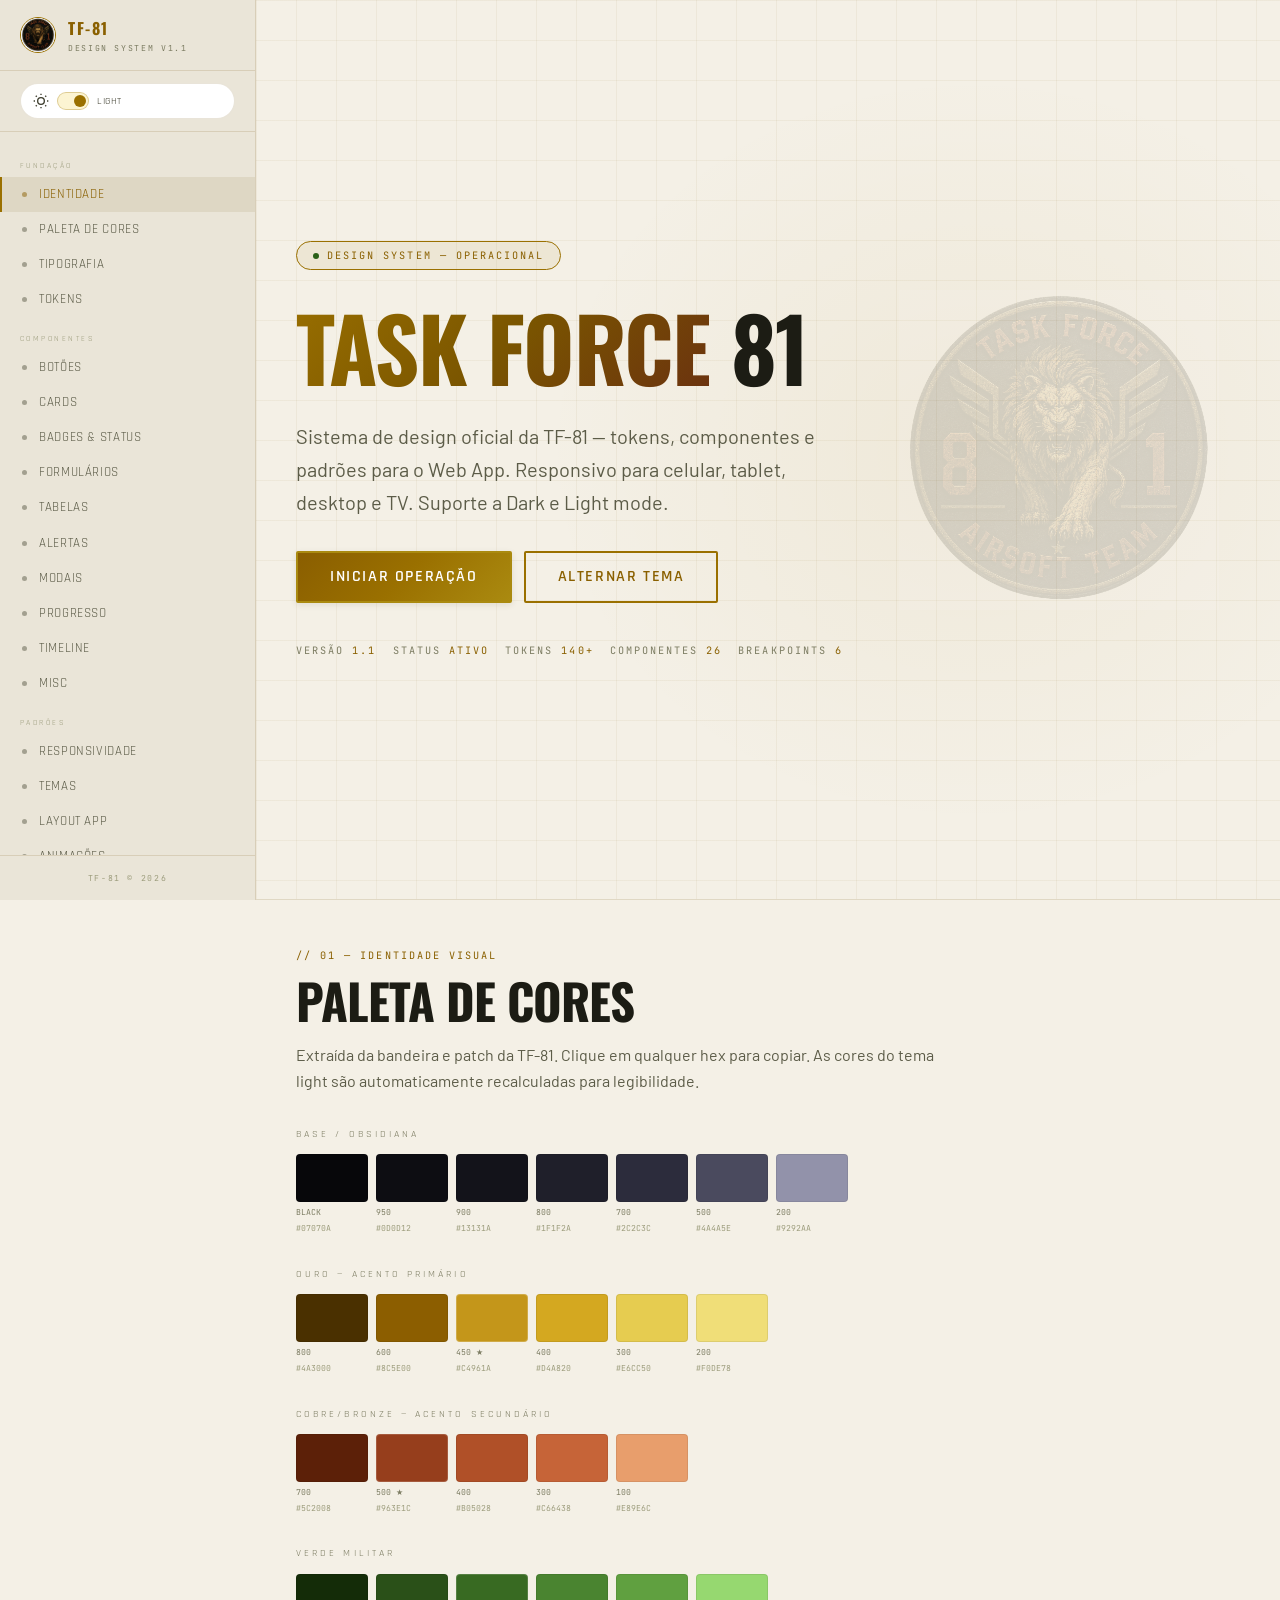
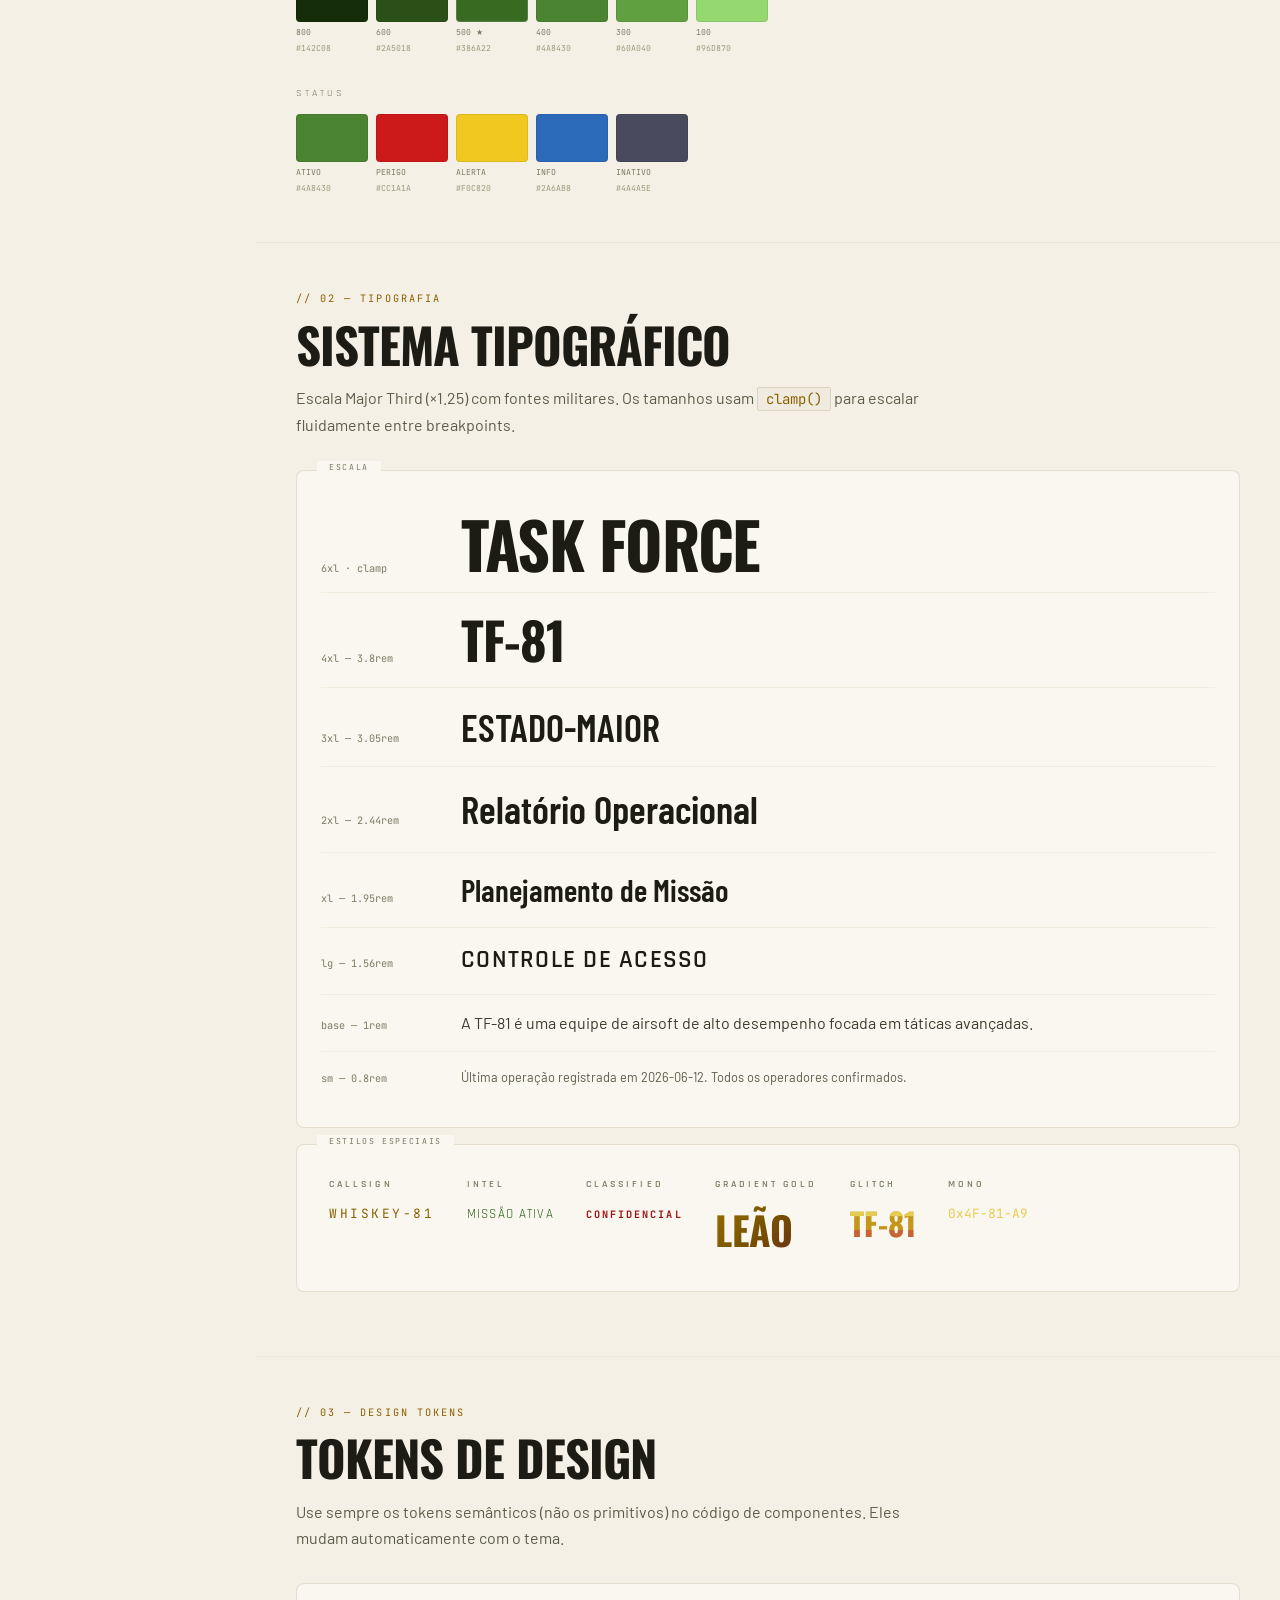
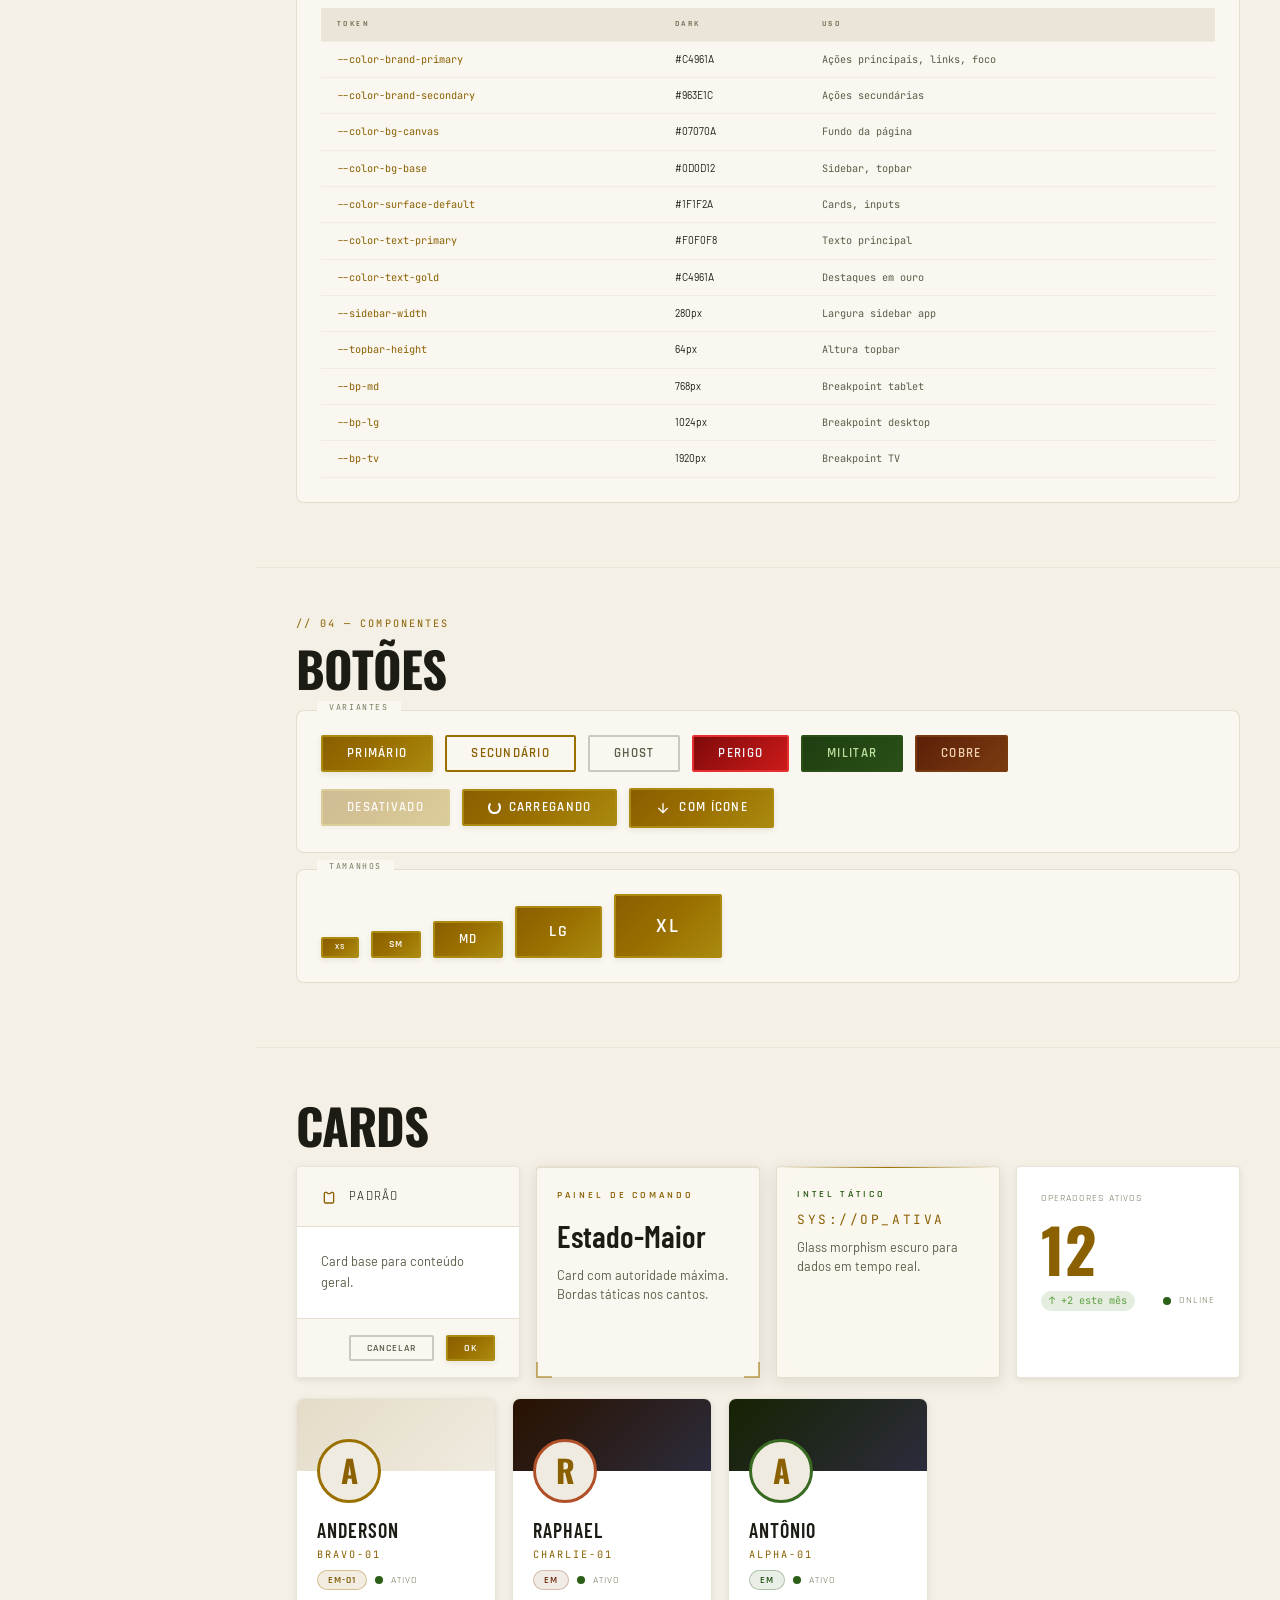
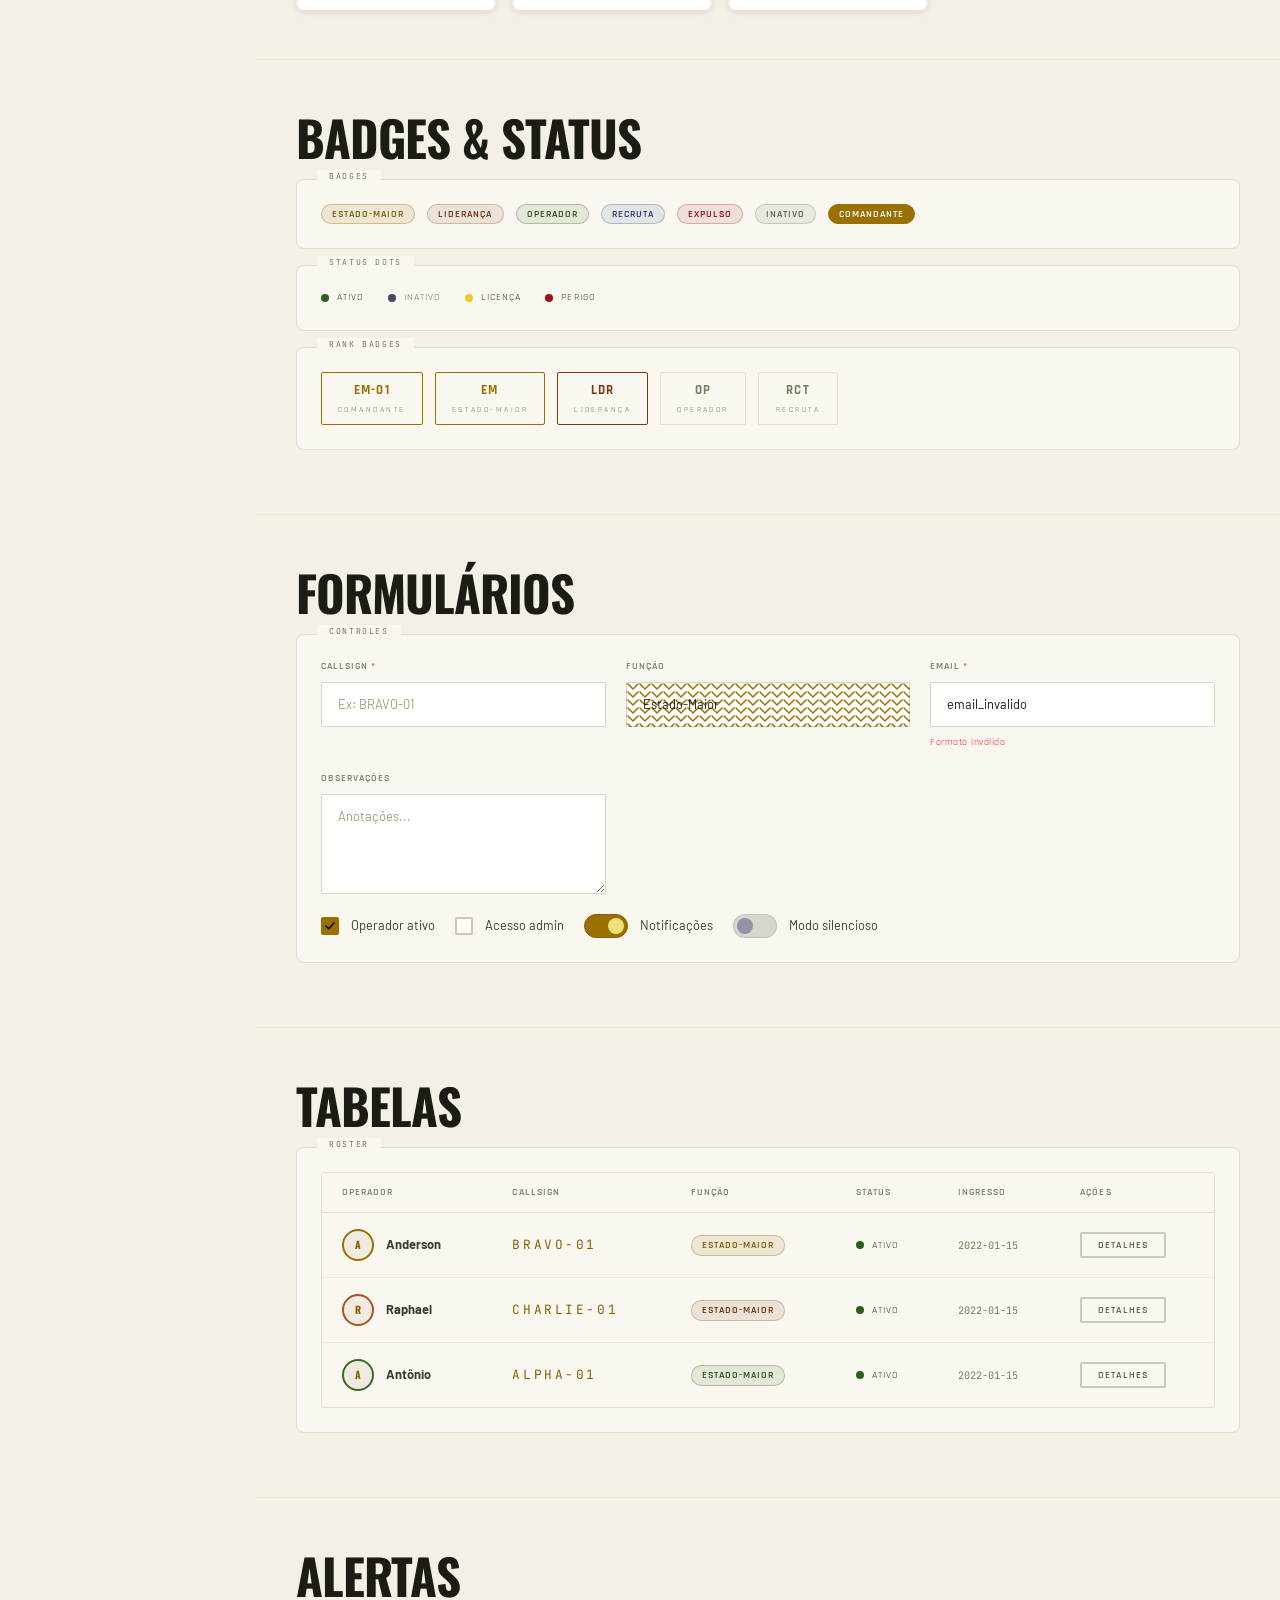
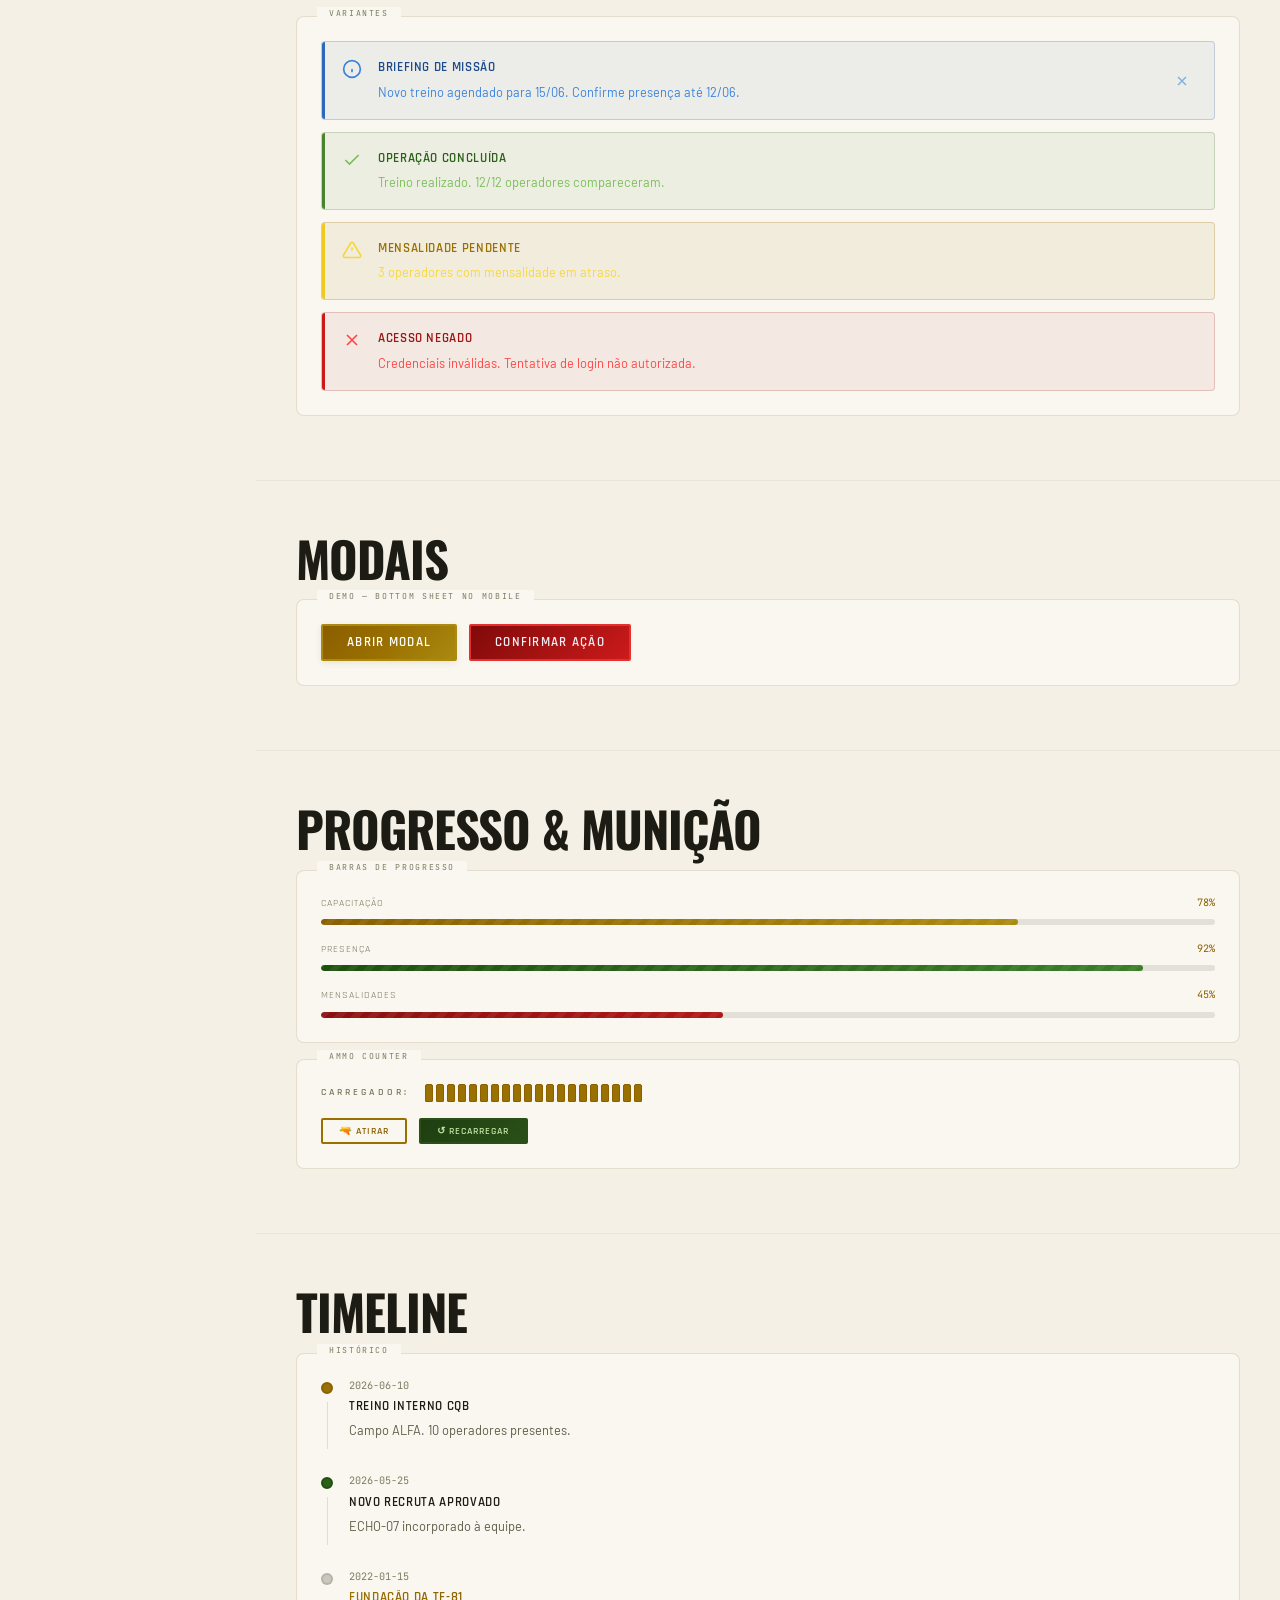
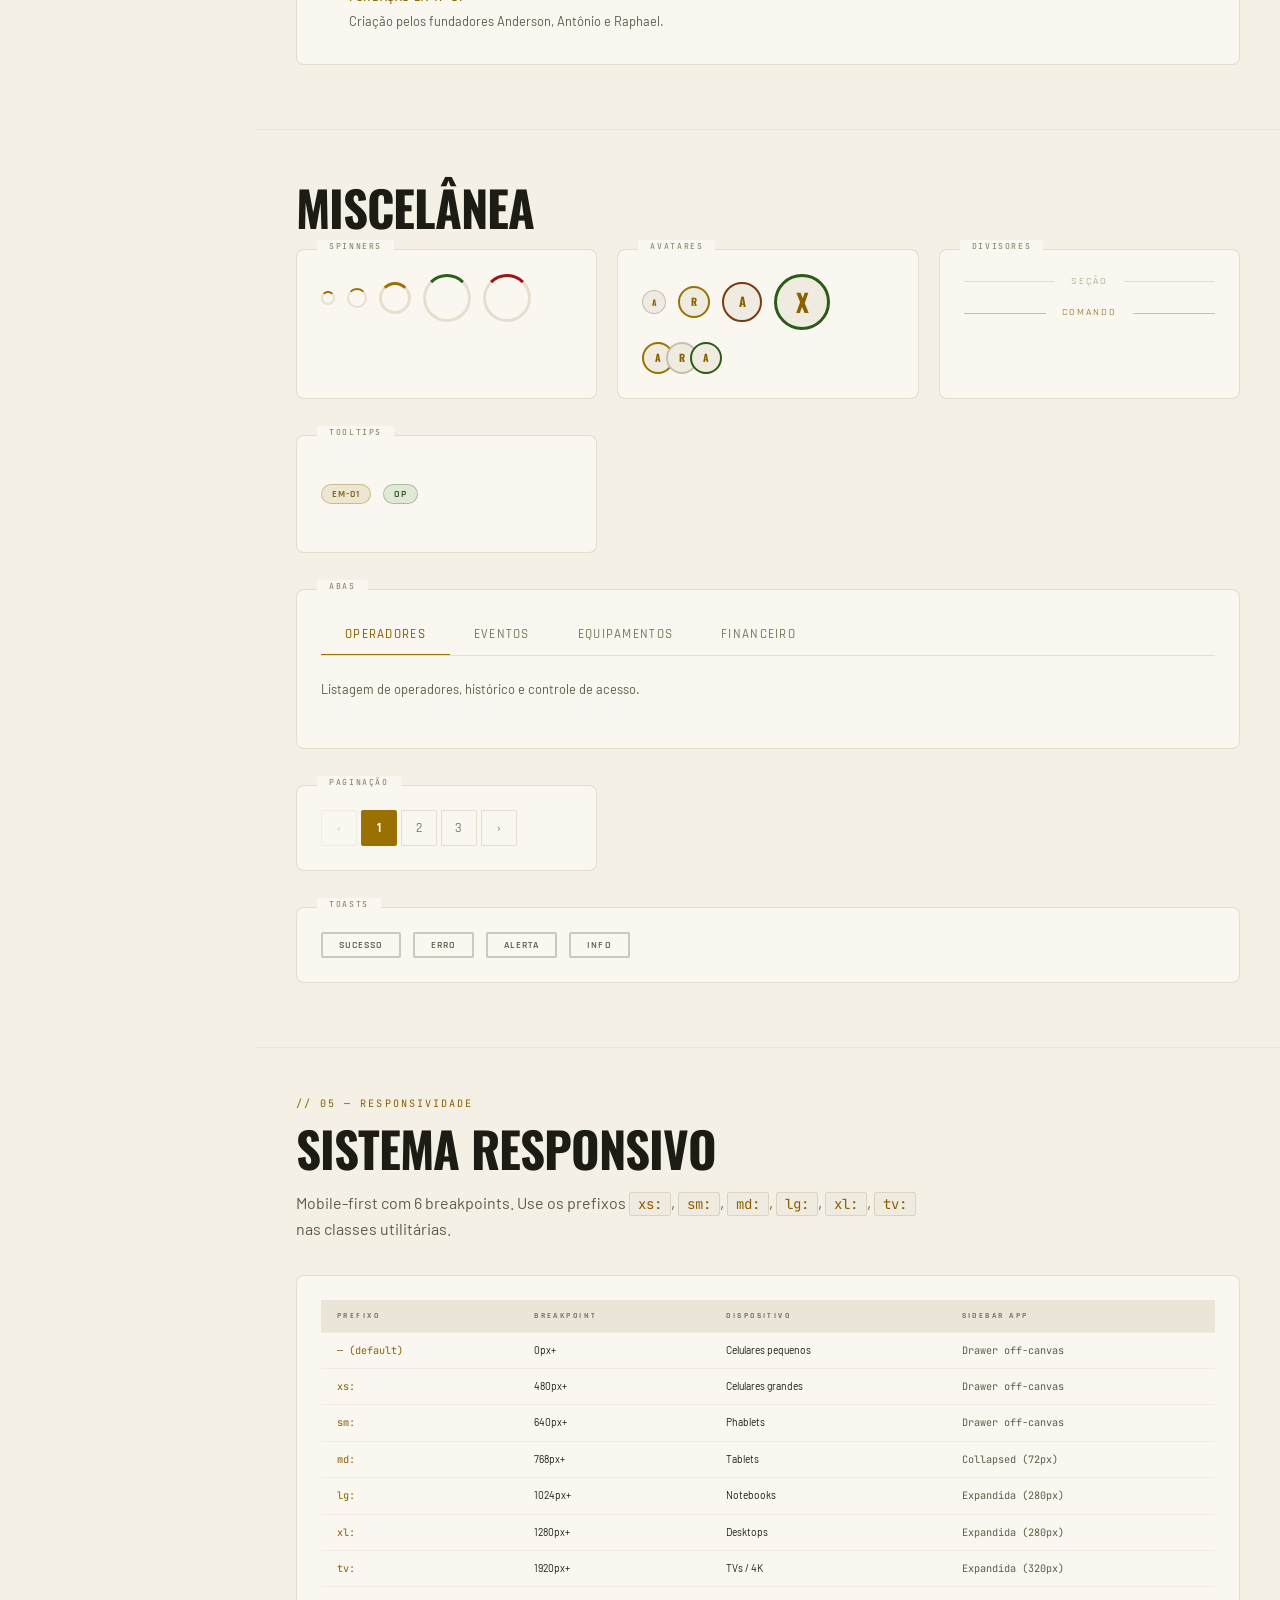
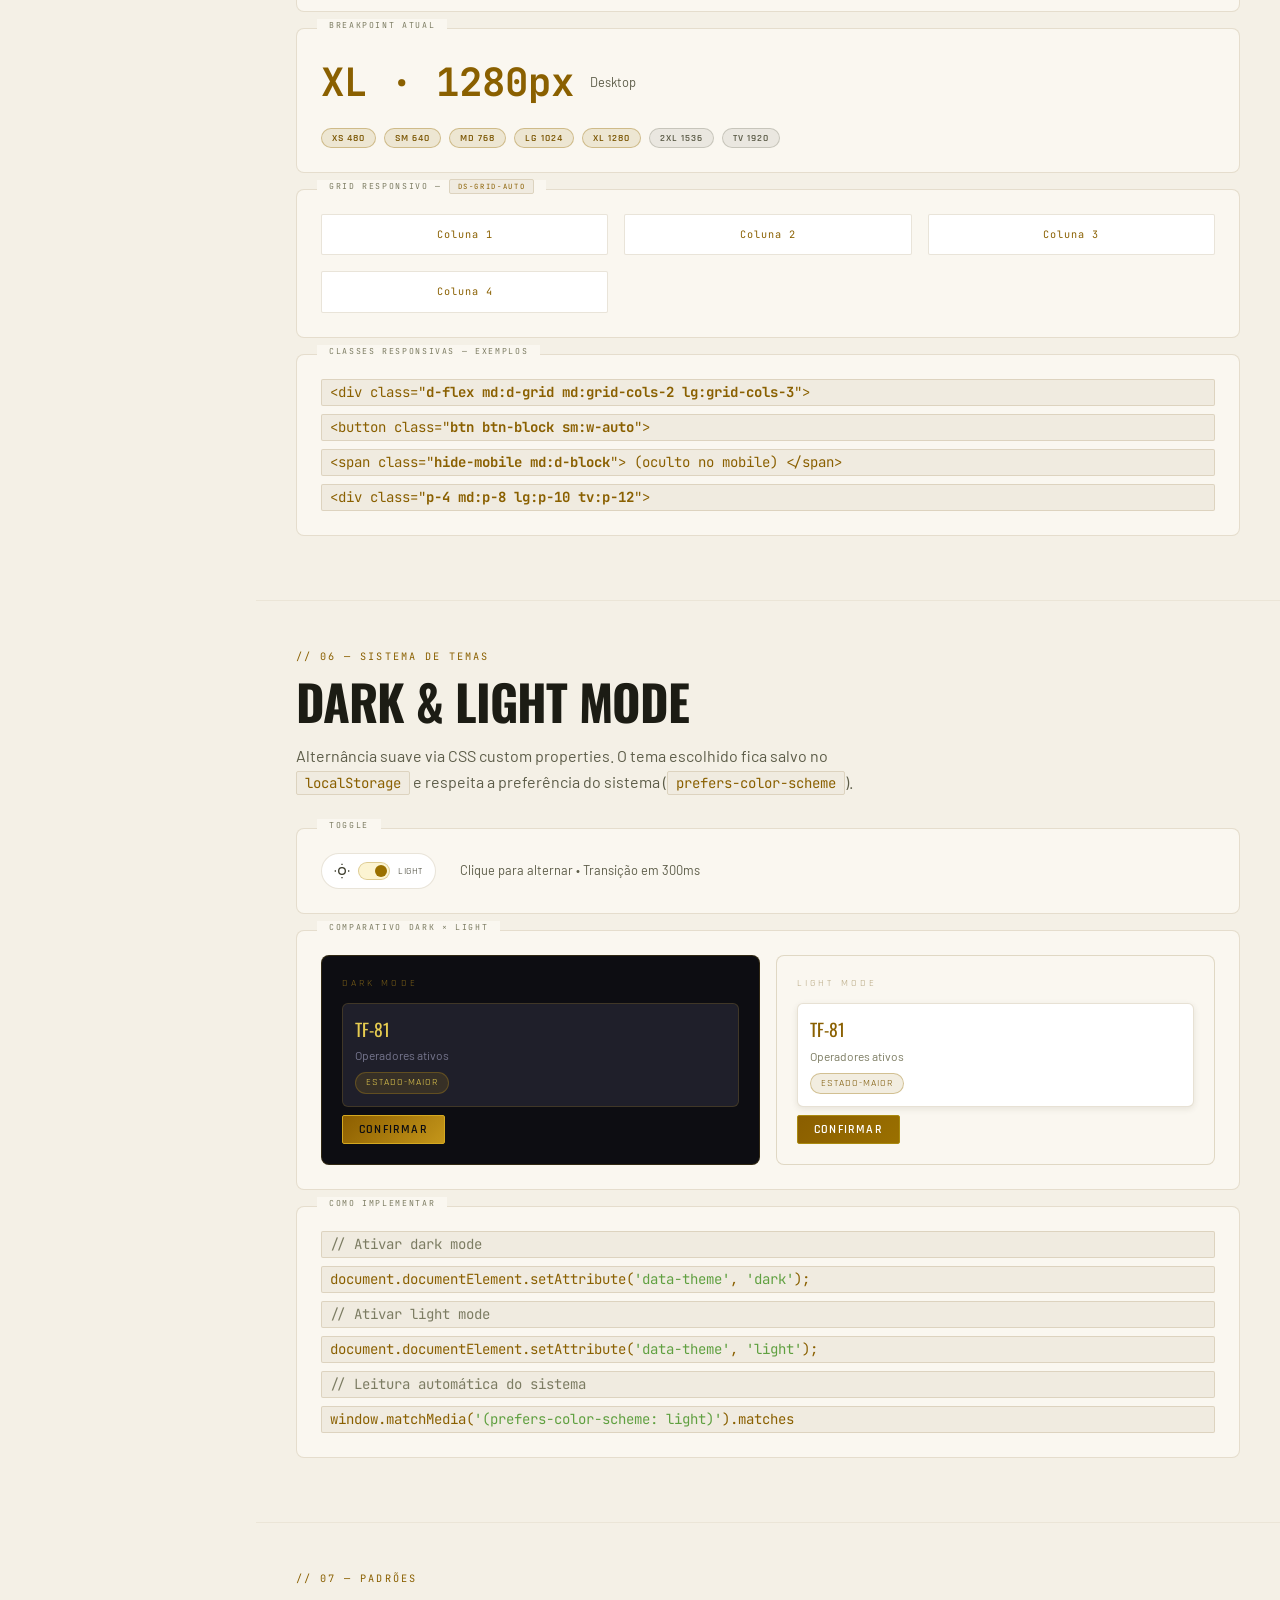
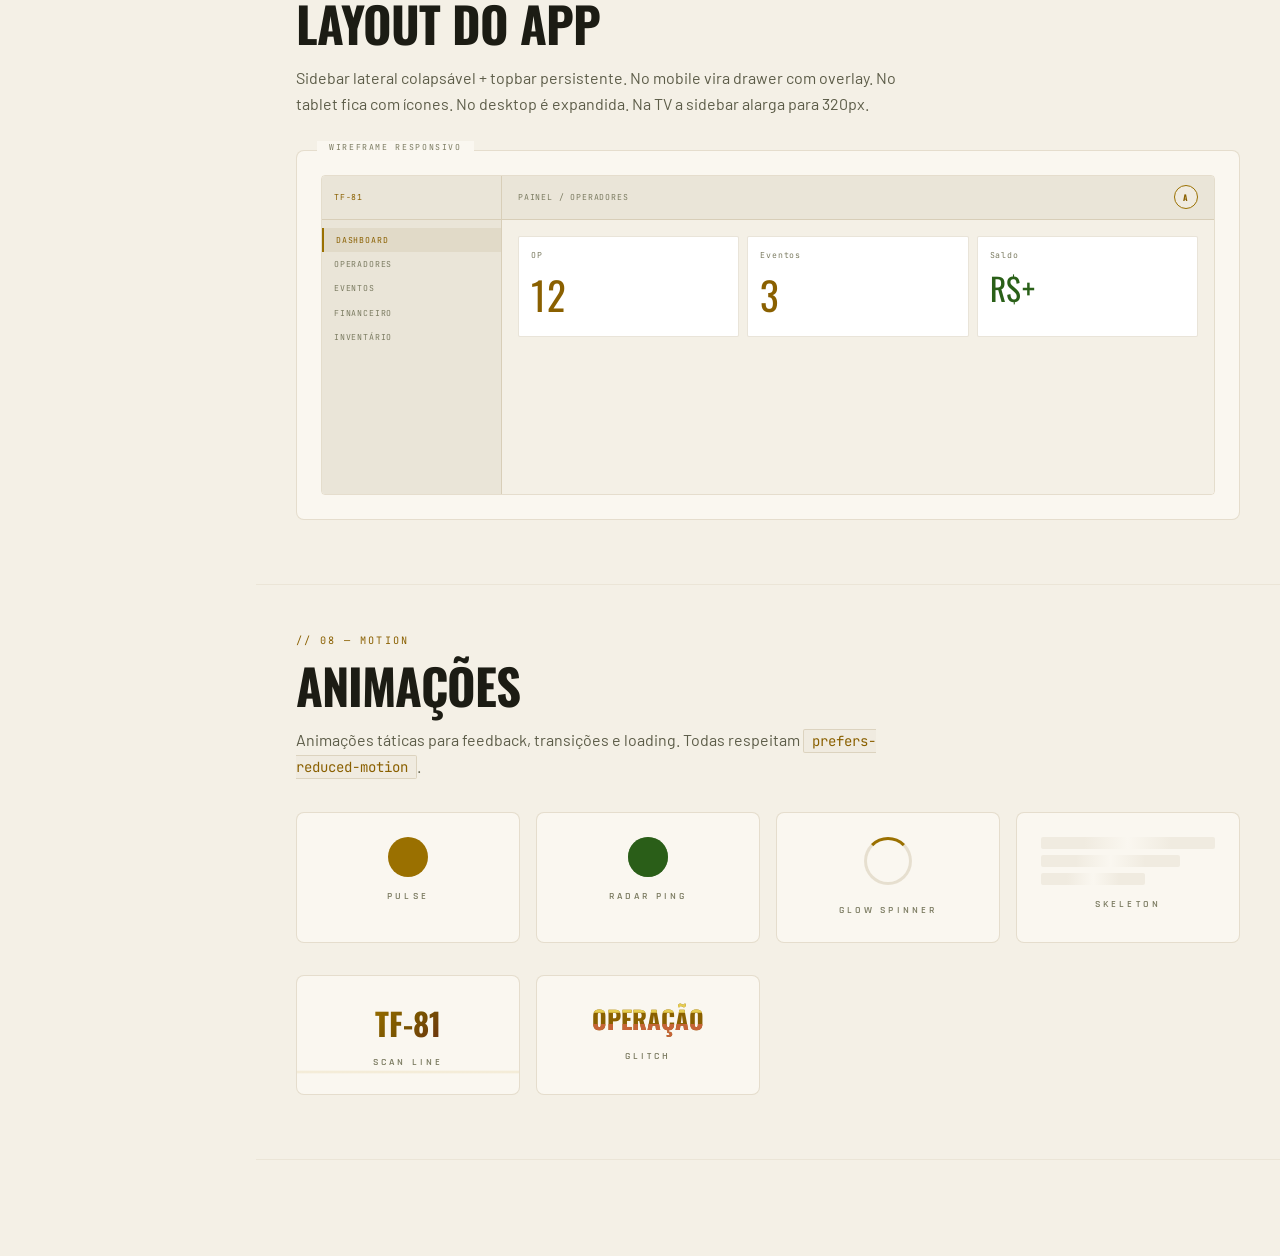
==== commit adf20234: "feat: Adding support for switching dark-mode and responsive layout for different devices sizes." ====
--- a/design-system/index.html
+++ b/design-system/index.html
@@ -1,25 +1,30 @@
 <!DOCTYPE html>
-<html lang="pt-BR">
+<html lang="pt-BR" data-theme="dark">
 <head>
   <meta charset="UTF-8">
-  <meta name="viewport" content="width=device-width, initial-scale=1.0">
+  <meta name="viewport" content="width=device-width, initial-scale=1.0, viewport-fit=cover">
+  <meta name="color-scheme" content="dark light">
   <title>TF-81 — Design System</title>
+
   <link rel="preconnect" href="https://fonts.googleapis.com">
   <link rel="preconnect" href="https://fonts.gstatic.com" crossorigin>
   <link href="https://fonts.googleapis.com/css2?family=Oswald:wght@300;400;500;600;700&family=Barlow+Condensed:ital,wght@0,300;0,400;0,500;0,600;0,700;1,400&family=Barlow:ital,wght@0,300;0,400;0,500;0,600;0,700;1,400&family=JetBrains+Mono:wght@300;400;500;700&family=Rajdhani:wght@300;400;500;600;700&display=swap" rel="stylesheet">
+
   <link rel="stylesheet" href="css/tokens.css">
   <link rel="stylesheet" href="css/base.css">
   <link rel="stylesheet" href="css/typography.css">
   <link rel="stylesheet" href="css/components.css">
   <link rel="stylesheet" href="css/utilities.css">
   <link rel="stylesheet" href="css/animations.css">
+
   <style>
-    /* ── DESIGN SYSTEM PAGE LAYOUT ──────────────────────────── */
-    body { display: flex; }
-
+    /* ── DS PAGE LAYOUT ──────────────────────────────────────── */
+    body { display: flex; min-height: 100vh; }
+
+    /* ── SIDEBAR ─────────────────────────────────────────────── */
     #ds-sidebar {
-      width: 260px;
-      min-width: 260px;
+      width: 256px;
+      flex-shrink: 0;
       height: 100vh;
       position: sticky;
       top: 0;
@@ -28,27 +33,83 @@
       display: flex;
       flex-direction: column;
       overflow: hidden;
-      flex-shrink: 0;
-      transition: width var(--transition-slow), min-width var(--transition-slow);
-    }
-    #ds-sidebar.collapsed { width: 0; min-width: 0; }
-
+      z-index: var(--z-sticky);
+      transition:
+        width 400ms cubic-bezier(.4,0,.2,1),
+        transform 400ms cubic-bezier(.4,0,.2,1),
+        background-color 300ms ease,
+        border-color 300ms ease;
+    }
+
+    /* Mobile: drawer */
+    @media (max-width: 767px) {
+      body { display: block; }
+      #ds-sidebar {
+        position: fixed;
+        top: 0; left: 0; bottom: 0;
+        width: 280px;
+        transform: translateX(-100%);
+        height: 100dvh;
+        box-shadow: none;
+      }
+      #ds-sidebar.open {
+        transform: translateX(0);
+        box-shadow: var(--shadow-2xl);
+      }
+      #ds-main { width: 100%; }
+    }
+
+    /* Tablet: collapsed */
+    @media (min-width: 768px) and (max-width: 1023px) {
+      #ds-sidebar { width: 56px; }
+      #ds-sidebar .ds-sidebar-brand-text,
+      #ds-sidebar .ds-nav-section,
+      #ds-sidebar .ds-nav-label,
+      #ds-sidebar .theme-toggle-label { display: none; }
+      #ds-sidebar .ds-nav-link { padding: var(--space-3); justify-content: center; }
+      #ds-sidebar .ds-brand-patch { margin: 0 auto; }
+      #ds-sidebar .ds-sidebar-brand { justify-content: center; padding: var(--space-4) var(--space-3); }
+      #ds-sidebar .theme-toggle-wrap { justify-content: center; padding: var(--space-3); }
+      #ds-sidebar .theme-toggle { padding: var(--space-2); }
+    }
+
+    /* Desktop collapsed */
+    #ds-sidebar.collapsed {
+      width: 56px;
+    }
+    #ds-sidebar.collapsed .ds-sidebar-brand-text,
+    #ds-sidebar.collapsed .ds-nav-section,
+    #ds-sidebar.collapsed .ds-nav-label,
+    #ds-sidebar.collapsed .theme-toggle-label { display: none; }
+    #ds-sidebar.collapsed .ds-nav-link { padding: var(--space-3); justify-content: center; }
+    #ds-sidebar.collapsed .ds-brand-patch { margin: 0 auto; }
+    #ds-sidebar.collapsed .ds-sidebar-brand { justify-content: center; padding: var(--space-4) var(--space-3); }
+    #ds-sidebar.collapsed .theme-toggle-wrap { justify-content: center; padding: var(--space-3); }
+
+    /* TV */
+    @media (min-width: 1920px) {
+      #ds-sidebar { width: 300px; }
+    }
+
+    /* ── SIDEBAR INTERNALS ───────────────────────────────────── */
     .ds-sidebar-brand {
-      padding: var(--space-5) var(--space-5) var(--space-4);
+      padding: var(--space-4) var(--space-5);
       border-bottom: 1px solid var(--color-border-default);
       display: flex;
       align-items: center;
       gap: var(--space-3);
+      flex-shrink: 0;
+      transition: border-color 300ms ease;
     }
     .ds-brand-patch {
-      width: 40px;
-      height: 40px;
+      width: 36px; height: 36px;
       border-radius: 50%;
       border: 1px solid var(--color-border-gold);
       object-fit: cover;
       flex-shrink: 0;
-    }
-    .ds-brand-info { min-width: 0; }
+      transition: border-color 300ms ease;
+    }
+    .ds-sidebar-brand-text { min-width: 0; }
     .ds-brand-name {
       font-family: var(--font-display);
       font-size: var(--text-base);
@@ -67,12 +128,22 @@
       margin-top: 2px;
     }
 
+    /* Theme toggle in sidebar */
+    .theme-toggle-wrap {
+      padding: var(--space-3) var(--space-5);
+      border-bottom: 1px solid var(--color-border-default);
+      flex-shrink: 0;
+      transition: border-color 300ms ease;
+    }
+
+    /* Nav */
     .ds-nav {
       flex: 1;
       overflow-y: auto;
       overflow-x: hidden;
-      padding: var(--space-4) 0;
-    }
+      padding: var(--space-3) 0;
+    }
+    .ds-nav::-webkit-scrollbar { width: 3px; }
     .ds-nav-section {
       font-family: var(--font-tactical);
       font-size: var(--text-2xs);
@@ -96,27 +167,114 @@
       border-left: 2px solid transparent;
       transition: all var(--transition-fast);
       white-space: nowrap;
+      overflow: hidden;
     }
     .ds-nav-link:hover  { color: var(--color-text-primary); background: rgba(196,150,26,0.06); border-left-color: rgba(196,150,26,0.3); }
-    .ds-nav-link.active { color: var(--primitive-gold-400); background: rgba(196,150,26,0.1);  border-left-color: var(--primitive-gold-450); }
+    .ds-nav-link.active { color: var(--primitive-gold-400); background: rgba(196,150,26,0.1); border-left-color: var(--primitive-gold-450); }
+    [data-theme="light"] .ds-nav-link:hover  { background: rgba(120,90,20,0.06); border-left-color: rgba(120,90,20,0.3); color: var(--color-text-primary); }
+    [data-theme="light"] .ds-nav-link.active { background: rgba(120,90,20,0.10); border-left-color: #9A7000; color: #8A6000; }
     .ds-nav-dot {
-      width: 6px; height: 6px; border-radius: 50%;
+      width: 5px; height: 5px; border-radius: 50%;
       background: currentColor; flex-shrink: 0; opacity: 0.5;
     }
-
+    .ds-nav-label { flex: 1; }
+
+    /* Sidebar footer */
+    .ds-sidebar-footer {
+      padding: var(--space-4) var(--space-5);
+      border-top: 1px solid var(--color-border-default);
+      flex-shrink: 0;
+      font-family: var(--font-mono);
+      font-size: var(--text-2xs);
+      color: var(--color-text-disabled);
+      letter-spacing: var(--tracking-widest);
+      text-transform: uppercase;
+      text-align: center;
+      transition: border-color 300ms ease;
+    }
+
+    /* ── OVERLAY ──────────────────────────────────────────────── */
+    #ds-overlay {
+      display: none;
+      position: fixed;
+      inset: 0;
+      background: rgba(7,7,10,0.75);
+      backdrop-filter: blur(3px);
+      z-index: calc(var(--z-sticky) - 1);
+      opacity: 0;
+      transition: opacity var(--transition-base);
+    }
+    #ds-overlay.visible { display: block; opacity: 1; }
+
+    /* ── TOPBAR (mobile) ─────────────────────────────────────── */
+    #ds-topbar {
+      display: none;
+      position: sticky;
+      top: 0;
+      background: var(--color-bg-base);
+      border-bottom: 1px solid var(--color-border-default);
+      padding: 0 var(--space-4);
+      height: 52px;
+      align-items: center;
+      gap: var(--space-3);
+      z-index: var(--z-sticky);
+      flex-shrink: 0;
+      transition: background-color 300ms ease, border-color 300ms ease;
+    }
+    @media (max-width: 767px) { #ds-topbar { display: flex; } }
+    .ds-topbar-title {
+      font-family: var(--font-display);
+      font-size: var(--text-md);
+      font-weight: var(--weight-bold);
+      letter-spacing: var(--tracking-wider);
+      text-transform: uppercase;
+      color: var(--color-text-gold);
+      flex: 1;
+    }
+
+    /* ── TOGGLE BUTTON (hamburger) ───────────────────────────── */
+    .ds-hamburger {
+      width: 36px; height: 36px;
+      display: flex; align-items: center; justify-content: center;
+      background: var(--color-surface-default);
+      border: 1px solid var(--color-border-default);
+      border-radius: var(--radius-sm);
+      color: var(--color-text-secondary);
+      cursor: pointer;
+      flex-shrink: 0;
+      transition: all var(--transition-fast);
+    }
+    .ds-hamburger:hover { border-color: var(--color-border-gold); color: var(--color-text-gold); }
+
+    /* Collapse button for desktop */
+    #ds-collapse-btn {
+      display: flex;
+    }
+    @media (max-width: 767px) { #ds-collapse-btn { display: none; } }
+    @media (min-width: 768px) and (max-width: 1023px) { #ds-collapse-btn { display: none; } }
+
+    /* ── MAIN AREA ────────────────────────────────────────────── */
     #ds-main {
       flex: 1;
       min-width: 0;
       overflow-y: auto;
-    }
-
-    /* ── DS SECTION ──────────────────────────────────────────── */
+      overflow-x: hidden;
+      display: flex;
+      flex-direction: column;
+    }
+
+    /* ── SECTION ─────────────────────────────────────────────── */
     .ds-section {
-      padding: var(--space-16) var(--space-10);
+      padding: var(--space-12) var(--space-10);
       border-bottom: 1px solid var(--color-border-subtle);
-      max-width: 1100px;
-    }
-    .ds-section-label {
+      max-width: 1140px;
+      transition: border-color 300ms ease;
+    }
+    @media (max-width: 767px) { .ds-section { padding: var(--space-8) var(--space-4); } }
+    @media (min-width: 768px) and (max-width: 1023px) { .ds-section { padding: var(--space-10) var(--space-6); } }
+    @media (min-width: 1920px) { .ds-section { padding: var(--space-16) var(--space-16); max-width: 1400px; } }
+
+    .ds-label {
       font-family: var(--font-mono);
       font-size: var(--text-xs);
       color: var(--color-text-gold);
@@ -124,35 +282,35 @@
       text-transform: uppercase;
       margin-bottom: var(--space-2);
     }
-    .ds-section-title {
+    .ds-title {
       font-family: var(--font-display);
-      font-size: var(--text-3xl);
+      font-size: clamp(1.8rem, 4vw, var(--text-3xl));
       font-weight: var(--weight-bold);
       text-transform: uppercase;
       letter-spacing: var(--tracking-tight);
-      color: var(--color-text-primary);
       margin-bottom: var(--space-3);
     }
-    .ds-section-desc {
+    .ds-desc {
       font-size: var(--text-base);
       color: var(--color-text-tertiary);
       line-height: var(--leading-relaxed);
       max-width: 640px;
-      margin-bottom: var(--space-10);
+      margin-bottom: var(--space-8);
     }
 
     .ds-preview {
       background: var(--color-bg-raised);
       border: 1px solid var(--color-border-default);
       border-radius: var(--radius-lg);
-      padding: var(--space-8);
+      padding: var(--space-6);
       margin-bottom: var(--space-4);
       position: relative;
-    }
+      transition: background-color 300ms ease, border-color 300ms ease;
+    }
+    @media (max-width: 767px) { .ds-preview { padding: var(--space-4); border-radius: var(--radius-md); } }
     .ds-preview-label {
       position: absolute;
-      top: -10px;
-      left: var(--space-6);
+      top: -10px; left: var(--space-5);
       background: var(--color-bg-raised);
       padding: 0 var(--space-3);
       font-family: var(--font-mono);
@@ -160,57 +318,58 @@
       color: var(--color-text-muted);
       letter-spacing: var(--tracking-widest);
       text-transform: uppercase;
-    }
-
-    .ds-row {
-      display: flex;
-      flex-wrap: wrap;
-      align-items: center;
-      gap: var(--space-3);
-      margin-bottom: var(--space-4);
-    }
+      transition: background-color 300ms ease;
+    }
+
+    .ds-row { display: flex; flex-wrap: wrap; align-items: center; gap: var(--space-3); margin-bottom: var(--space-4); }
     .ds-row:last-child { margin-bottom: 0; }
 
-    .ds-grid-auto {
-      display: grid;
-      grid-template-columns: repeat(auto-fill, minmax(240px, 1fr));
-      gap: var(--space-4);
-    }
-
-    /* ── HERO ──────────────────────────────────────────────────── */
+    .ds-grid-auto { display: grid; grid-template-columns: repeat(auto-fill, minmax(220px, 1fr)); gap: var(--space-4); }
+    @media (max-width: 767px) { .ds-grid-auto { grid-template-columns: 1fr; } }
+
+    /* ── HERO ─────────────────────────────────────────────────── */
     #ds-hero {
-      min-height: 100vh;
+      min-height: 100svh;
       display: flex;
       flex-direction: column;
       justify-content: center;
       background: var(--color-bg-canvas);
       position: relative;
       overflow: hidden;
-      padding: var(--space-20) var(--space-10);
+      padding: var(--space-16) var(--space-10);
       border-bottom: 1px solid var(--color-border-default);
-    }
+      transition: background-color 300ms ease, border-color 300ms ease;
+    }
+    @media (max-width: 767px) { #ds-hero { padding: var(--space-10) var(--space-4); min-height: auto; padding-top: var(--space-12); } }
+
     #ds-hero::before {
       content: '';
-      position: absolute;
-      inset: 0;
+      position: absolute; inset: 0;
       background-image:
-        linear-gradient(rgba(196,150,26,0.035) 1px, transparent 1px),
-        linear-gradient(90deg, rgba(196,150,26,0.035) 1px, transparent 1px);
+        linear-gradient(rgba(196,150,26,0.04) 1px, transparent 1px),
+        linear-gradient(90deg, rgba(196,150,26,0.04) 1px, transparent 1px);
       background-size: 40px 40px;
       pointer-events: none;
+      transition: opacity 300ms ease;
+    }
+    [data-theme="light"] #ds-hero::before {
+      background-image:
+        linear-gradient(rgba(120,90,20,0.06) 1px, transparent 1px),
+        linear-gradient(90deg, rgba(120,90,20,0.06) 1px, transparent 1px);
     }
     #ds-hero::after {
       content: '';
-      position: absolute;
-      inset: 0;
-      background: radial-gradient(ellipse 60% 60% at 70% 50%, rgba(196,150,26,0.06) 0%, transparent 70%);
+      position: absolute; inset: 0;
+      background: radial-gradient(ellipse 60% 60% at 70% 50%, rgba(196,150,26,0.07) 0%, transparent 70%);
       pointer-events: none;
     }
+    [data-theme="light"] #ds-hero::after {
+      background: radial-gradient(ellipse 60% 60% at 70% 50%, rgba(154,112,0,0.06) 0%, transparent 70%);
+    }
+
     .hero-content { position: relative; z-index: 1; }
     .hero-tag {
-      display: inline-flex;
-      align-items: center;
-      gap: var(--space-2);
+      display: inline-flex; align-items: center; gap: var(--space-2);
       padding: var(--space-1-5) var(--space-4);
       border: 1px solid var(--color-border-gold);
       border-radius: var(--radius-full);
@@ -220,207 +379,234 @@
       color: var(--color-text-gold);
       letter-spacing: var(--tracking-widest);
       text-transform: uppercase;
-      margin-bottom: var(--space-8);
-    }
+      margin-bottom: var(--space-6);
+      transition: background-color 300ms ease, border-color 300ms ease;
+    }
+    [data-theme="light"] .hero-tag { background: rgba(154,112,0,0.08); border-color: #9A7000; color: #8A6000; }
     .hero-tag::before {
-      content: '';
-      width: 6px; height: 6px;
-      border-radius: 50%;
-      background: var(--primitive-green-400);
+      content: ''; width: 6px; height: 6px; border-radius: 50%;
+      background: var(--color-status-active);
       animation: radar-pulse 1.8s ease-out infinite;
     }
     .hero-title {
       font-family: var(--font-display);
-      font-size: clamp(3rem, 6vw, 5.5rem);
+      font-size: clamp(2.5rem, 7vw, 5.5rem);
       font-weight: var(--weight-bold);
       text-transform: uppercase;
       letter-spacing: var(--tracking-tight);
       line-height: var(--leading-tight);
-      margin-bottom: var(--space-6);
-    }
-    .hero-title span { display: block; }
+      margin-bottom: var(--space-5);
+    }
     .hero-desc {
-      font-size: var(--text-md);
+      font-size: clamp(var(--text-base), 2vw, var(--text-md));
       color: var(--color-text-tertiary);
       line-height: var(--leading-relaxed);
-      max-width: 560px;
-      margin-bottom: var(--space-10);
-    }
+      max-width: 540px;
+      margin-bottom: var(--space-8);
+    }
+    .hero-cta { display: flex; flex-wrap: wrap; gap: var(--space-3); margin-bottom: var(--space-10); }
     .hero-meta {
-      display: flex;
-      flex-wrap: wrap;
-      gap: var(--space-6);
+      display: flex; flex-wrap: wrap; gap: var(--space-4);
+      font-family: var(--font-mono); font-size: var(--text-xs);
+      color: var(--color-text-muted);
+      letter-spacing: var(--tracking-widest); text-transform: uppercase;
+    }
+    .hero-meta span { color: var(--color-text-gold); }
+    [data-theme="light"] .hero-meta span { color: #8A6000; }
+    .hero-patch {
+      position: absolute; right: 6%; top: 50%; transform: translateY(-50%);
+      width: clamp(180px, 25vw, 380px);
+      opacity: 0.12; filter: grayscale(20%); z-index: 0; pointer-events: none;
+    }
+    @media (max-width: 767px) { .hero-patch { display: none; } }
+
+    /* ── COLOR SWATCHES ────────────────────────────────────────── */
+    .color-group-title {
+      font-family: var(--font-tactical); font-size: var(--text-xs);
+      letter-spacing: var(--tracking-military); text-transform: uppercase;
+      color: var(--color-text-muted); margin-bottom: var(--space-3);
+    }
+    .color-row { display: flex; gap: var(--space-2); flex-wrap: wrap; }
+    .color-swatch { display: flex; flex-direction: column; width: 72px; gap: var(--space-1); cursor: pointer; }
+    .color-swatch__box { height: 48px; border-radius: var(--radius-md); border: 1px solid rgba(255,255,255,0.06); transition: transform var(--transition-fast); }
+    [data-theme="light"] .color-swatch__box { border-color: rgba(0,0,0,0.08); }
+    .color-swatch:hover .color-swatch__box { transform: scale(1.06); }
+    .color-swatch__name { font-family: var(--font-mono); font-size: var(--text-2xs); color: var(--color-text-muted); text-transform: uppercase; }
+    .color-swatch__hex  { font-family: var(--font-mono); font-size: var(--text-2xs); color: var(--color-text-disabled); }
+    @media (max-width: 767px) { .color-swatch { width: 60px; } .color-swatch__box { height: 40px; } }
+
+    /* ── TYPE TABLE ──────────────────────────────────────────── */
+    .type-row {
+      display: flex; align-items: baseline; gap: var(--space-5);
+      padding: var(--space-4) 0; border-bottom: 1px solid var(--color-border-subtle);
+    }
+    .type-row:last-child { border-bottom: none; }
+    .type-label { font-family: var(--font-mono); font-size: var(--text-xs); color: var(--color-text-muted); min-width: 120px; flex-shrink: 0; }
+    @media (max-width: 640px) { .type-row { flex-direction: column; gap: var(--space-1); } .type-label { min-width: auto; } }
+
+    /* ── TOKEN TABLE ─────────────────────────────────────────── */
+    .token-table { width: 100%; border-collapse: collapse; }
+    .token-table th, .token-table td { padding: var(--space-2-5) var(--space-4); font-size: var(--text-xs); border-bottom: 1px solid var(--color-border-subtle); text-align: left; }
+    .token-table th { font-family: var(--font-tactical); font-size: var(--text-2xs); letter-spacing: var(--tracking-military); text-transform: uppercase; color: var(--color-text-muted); background: var(--color-bg-base); }
+    .token-table td:first-child  { font-family: var(--font-mono); color: var(--primitive-gold-300); }
+    [data-theme="light"] .token-table td:first-child { color: #8A6000; }
+    .token-table td:last-child   { font-family: var(--font-mono); color: var(--color-text-tertiary); }
+    @media (max-width: 640px) { .token-table th:last-child, .token-table td:last-child { display: none; } }
+
+    /* ── BREAKPOINT INDICATOR ────────────────────────────────── */
+    #bp-indicator {
+      position: fixed; bottom: var(--space-4); left: 50%; transform: translateX(-50%);
+      background: var(--color-bg-elevated);
+      border: 1px solid var(--color-border-gold);
+      border-radius: var(--radius-full);
+      padding: var(--space-1-5) var(--space-5);
+      font-family: var(--font-mono); font-size: var(--text-xs);
+      color: var(--color-text-gold); letter-spacing: var(--tracking-widest);
+      text-transform: uppercase; z-index: var(--z-toast);
+      display: none; /* shown only in responsive section */
+      box-shadow: var(--shadow-lg);
+    }
+
+    /* ── WIREFRAME APP ────────────────────────────────────────── */
+    .wireframe {
+      display: grid;
+      grid-template-columns: 180px 1fr;
+      grid-template-rows: 44px 1fr;
+      height: 320px;
+      border: 1px solid var(--color-border-default);
+      border-radius: var(--radius-md);
+      overflow: hidden;
+      font-family: var(--font-mono); font-size: var(--text-2xs);
+      letter-spacing: var(--tracking-wider);
+      transition: border-color 300ms ease;
+    }
+    @media (max-width: 640px) { .wireframe { grid-template-columns: 44px 1fr; } }
+    .wf-brand { background: var(--color-bg-base); border-right: 1px solid var(--color-border-default); border-bottom: 1px solid var(--color-border-default); display: flex; align-items: center; padding: 0 var(--space-3); color: var(--color-text-gold); transition: background-color 300ms ease, border-color 300ms ease; }
+    .wf-topbar { background: var(--color-bg-base); border-bottom: 1px solid var(--color-border-default); display: flex; align-items: center; padding: 0 var(--space-4); color: var(--color-text-muted); gap: var(--space-3); transition: background-color 300ms ease, border-color 300ms ease; }
+    .wf-nav { background: var(--color-bg-base); border-right: 1px solid var(--color-border-default); padding: var(--space-2) 0; transition: background-color 300ms ease, border-color 300ms ease; }
+    .wf-nav-item { padding: var(--space-1-5) var(--space-3); color: var(--color-text-muted); overflow: hidden; white-space: nowrap; }
+    .wf-nav-item.active { color: var(--primitive-gold-450); border-left: 2px solid var(--primitive-gold-450); background: rgba(196,150,26,0.08); }
+    [data-theme="light"] .wf-nav-item.active { color: #8A6000; border-left-color: #9A7000; background: rgba(120,90,20,0.08); }
+    .wf-content { background: var(--color-bg-canvas); padding: var(--space-4); display: grid; grid-template-columns: repeat(3,1fr); gap: var(--space-2); align-content: start; transition: background-color 300ms ease; }
+    @media (max-width: 640px) { .wf-content { grid-template-columns: repeat(2,1fr); } .wf-nav { overflow: hidden; } .wf-nav .wf-nav-item span { display: none; } }
+    .wf-card { background: var(--color-surface-default); border: 1px solid var(--color-border-default); border-radius: var(--radius-sm); padding: var(--space-3); transition: background-color 300ms ease, border-color 300ms ease; }
+    .wf-card-label { color: var(--color-text-muted); margin-bottom: var(--space-1); }
+    .wf-card-val { font-family: var(--font-display); font-size: var(--text-2xl); color: var(--color-text-gold); }
+    [data-theme="light"] .wf-card-val { color: #8A6000; }
+
+    /* ── THEME DEMO SIDE-BY-SIDE ──────────────────────────────── */
+    .theme-preview-grid { display: grid; grid-template-columns: 1fr 1fr; gap: var(--space-4); }
+    @media (max-width: 640px) { .theme-preview-grid { grid-template-columns: 1fr; } }
+    .theme-preview-panel {
+      border-radius: var(--radius-lg);
+      padding: var(--space-5);
+      border: 1px solid;
+    }
+    .theme-preview-panel.dark-preview { background: #0D0D12; border-color: rgba(196,150,26,0.2); }
+    .theme-preview-panel.light-preview { background: #FAF7F0; border-color: rgba(120,90,20,0.2); }
+
+    /* ── RESPONSIVE GRID DEMO ────────────────────────────────── */
+    .bp-grid-demo { display: grid; gap: var(--space-2); }
+    .bp-cell {
+      background: var(--color-surface-default);
+      border: 1px solid var(--color-border-default);
+      border-radius: var(--radius-sm);
+      padding: var(--space-3);
       font-family: var(--font-mono);
       font-size: var(--text-xs);
-      color: var(--color-text-muted);
-      letter-spacing: var(--tracking-widest);
-      text-transform: uppercase;
-    }
-    .hero-meta span { color: var(--color-text-gold); }
-    .hero-patch {
-      position: absolute;
-      right: 8%;
-      top: 50%;
-      transform: translateY(-50%);
-      width: clamp(240px, 28vw, 420px);
-      opacity: 0.15;
-      filter: grayscale(30%);
-      z-index: 0;
-      pointer-events: none;
-    }
-
-    /* ── COLOR SWATCHES ────────────────────────────────────────── */
-    .color-palette { display: flex; flex-direction: column; gap: var(--space-8); }
-    .color-group-title {
-      font-family: var(--font-tactical);
-      font-size: var(--text-xs);
-      letter-spacing: var(--tracking-military);
-      text-transform: uppercase;
-      color: var(--color-text-muted);
-      margin-bottom: var(--space-3);
-    }
-    .color-row { display: flex; gap: var(--space-2); flex-wrap: wrap; }
-    .color-swatch {
-      display: flex;
-      flex-direction: column;
-      cursor: pointer;
-      width: 80px;
-      gap: var(--space-1-5);
-    }
-    .color-swatch__box {
-      height: 56px;
-      border-radius: var(--radius-md);
-      border: 1px solid rgba(255,255,255,0.06);
-      transition: transform var(--transition-fast);
-    }
-    .color-swatch:hover .color-swatch__box { transform: scale(1.05); }
-    .color-swatch__name {
-      font-family: var(--font-mono);
-      font-size: var(--text-2xs);
-      color: var(--color-text-muted);
-      text-transform: uppercase;
-      letter-spacing: var(--tracking-wide);
-      white-space: nowrap;
-      overflow: hidden;
-      text-overflow: ellipsis;
-    }
-    .color-swatch__hex {
-      font-family: var(--font-mono);
-      font-size: var(--text-2xs);
-      color: var(--color-text-disabled);
-      cursor: pointer;
-    }
-
-    /* ── TYPE SCALE ──────────────────────────────────────────── */
-    .type-row {
-      display: flex;
-      align-items: baseline;
-      gap: var(--space-6);
-      padding: var(--space-5) 0;
-      border-bottom: 1px solid var(--color-border-subtle);
-    }
-    .type-row:last-child { border-bottom: none; }
-    .type-label {
-      font-family: var(--font-mono);
-      font-size: var(--text-xs);
-      color: var(--color-text-muted);
-      min-width: 100px;
-      flex-shrink: 0;
-    }
-    .type-sample { line-height: 1.2; }
-
-    /* ── TOKEN TABLE ─────────────────────────────────────────── */
-    .token-table { width: 100%; border-collapse: collapse; }
-    .token-table td, .token-table th {
-      padding: var(--space-2-5) var(--space-4);
-      font-size: var(--text-xs);
-      border-bottom: 1px solid var(--color-border-subtle);
-    }
-    .token-table th {
-      font-family: var(--font-tactical);
-      font-size: var(--text-2xs);
-      letter-spacing: var(--tracking-military);
-      text-transform: uppercase;
-      color: var(--color-text-muted);
-      text-align: left;
-      background: var(--color-bg-base);
-    }
-    .token-table td:first-child { font-family: var(--font-mono); color: var(--primitive-gold-300); }
-    .token-table td:last-child  { font-family: var(--font-mono); color: var(--color-text-tertiary); }
-
-    /* ── SIDEBAR TOGGLE ──────────────────────────────────────── */
-    #ds-sidebar-toggle {
-      position: fixed;
-      top: var(--space-5);
-      left: var(--space-5);
-      z-index: var(--z-max);
-      width: 36px; height: 36px;
-      display: none;
-      align-items: center;
-      justify-content: center;
-      background: var(--color-bg-elevated);
-      border: 1px solid var(--color-border-default);
-      border-radius: var(--radius-sm);
-      color: var(--color-text-secondary);
-      cursor: pointer;
-      transition: all var(--transition-fast);
-    }
-    #ds-sidebar-toggle:hover { border-color: var(--color-border-gold); color: var(--color-text-gold); }
-    @media (max-width: 900px) {
-      #ds-sidebar-toggle { display: flex; }
-      #ds-sidebar { position: fixed; left: 0; top: 0; bottom: 0; z-index: var(--z-drawer); height: 100vh; }
-      #ds-sidebar.collapsed { transform: translateX(-100%); width: 260px; min-width: 260px; }
-      #ds-main { width: 100%; }
-    }
+      color: var(--color-text-gold);
+      text-align: center;
+      letter-spacing: var(--tracking-wider);
+    }
+    [data-theme="light"] .bp-cell { color: #8A6000; }
   </style>
 </head>
 <body>
 
-<!-- Sidebar Toggle (mobile) -->
-<button id="ds-sidebar-toggle" aria-label="Toggle sidebar">
-  <svg width="18" height="18" fill="none" stroke="currentColor" stroke-width="2" viewBox="0 0 24 24">
-    <line x1="3" y1="6" x2="21" y2="6"/><line x1="3" y1="12" x2="21" y2="12"/><line x1="3" y1="18" x2="21" y2="18"/>
-  </svg>
-</button>
-
-<!-- ── SIDEBAR ──────────────────────────────────────────────── -->
-<aside id="ds-sidebar">
+<!-- ── OVERLAY ────────────────────────────────────────────────── -->
+<div id="ds-overlay" aria-hidden="true"></div>
+
+<!-- ── SIDEBAR ────────────────────────────────────────────────── -->
+<aside id="ds-sidebar" role="navigation" aria-label="Design System Navigation">
+
   <div class="ds-sidebar-brand">
     <img src="../assets/img/Patch de Apresentação TF81 - vFinal.png" alt="TF-81" class="ds-brand-patch">
-    <div class="ds-brand-info">
+    <div class="ds-sidebar-brand-text">
       <div class="ds-brand-name">TF-81</div>
-      <div class="ds-brand-sub">Design System v1.0</div>
+      <div class="ds-brand-sub">Design System v1.1</div>
     </div>
   </div>
+
+  <!-- Theme Toggle -->
+  <div class="theme-toggle-wrap">
+    <button class="theme-toggle" data-theme-toggle style="width:100%;justify-content:flex-start;"
+            aria-label="Ativar modo claro">
+      <!-- Moon (dark mode icon) -->
+      <svg class="theme-toggle__icon theme-icon-dark" width="16" height="16" fill="none" stroke="currentColor" stroke-width="2" viewBox="0 0 24 24">
+        <path d="M21 12.79A9 9 0 1111.21 3a7 7 0 009.79 9.79z"/>
+      </svg>
+      <!-- Sun (light mode icon) -->
+      <svg class="theme-toggle__icon theme-icon-light" width="16" height="16" fill="none" stroke="currentColor" stroke-width="2" viewBox="0 0 24 24" style="display:none">
+        <circle cx="12" cy="12" r="5"/><line x1="12" y1="1" x2="12" y2="3"/><line x1="12" y1="21" x2="12" y2="23"/><line x1="4.22" y1="4.22" x2="5.64" y2="5.64"/><line x1="18.36" y1="18.36" x2="19.78" y2="19.78"/><line x1="1" y1="12" x2="3" y2="12"/><line x1="21" y1="12" x2="23" y2="12"/><line x1="4.22" y1="19.78" x2="5.64" y2="18.36"/><line x1="18.36" y1="5.64" x2="19.78" y2="4.22"/>
+      </svg>
+      <span class="theme-toggle__track"></span>
+      <span class="theme-toggle-label">Dark</span>
+    </button>
+  </div>
+
   <nav class="ds-nav">
     <div class="ds-nav-section">Fundação</div>
-    <a href="#ds-hero"       class="ds-nav-link active"><span class="ds-nav-dot"></span>Identidade</a>
-    <a href="#ds-colors"     class="ds-nav-link"><span class="ds-nav-dot"></span>Paleta de Cores</a>
-    <a href="#ds-typography" class="ds-nav-link"><span class="ds-nav-dot"></span>Tipografia</a>
-    <a href="#ds-tokens"     class="ds-nav-link"><span class="ds-nav-dot"></span>Tokens</a>
+    <a href="#ds-hero"         class="ds-nav-link active"><span class="ds-nav-dot"></span><span class="ds-nav-label">Identidade</span></a>
+    <a href="#ds-colors"       class="ds-nav-link"><span class="ds-nav-dot"></span><span class="ds-nav-label">Paleta de Cores</span></a>
+    <a href="#ds-typography"   class="ds-nav-link"><span class="ds-nav-dot"></span><span class="ds-nav-label">Tipografia</span></a>
+    <a href="#ds-tokens"       class="ds-nav-link"><span class="ds-nav-dot"></span><span class="ds-nav-label">Tokens</span></a>
 
     <div class="ds-nav-section">Componentes</div>
-    <a href="#ds-buttons"    class="ds-nav-link"><span class="ds-nav-dot"></span>Botões</a>
-    <a href="#ds-cards"      class="ds-nav-link"><span class="ds-nav-dot"></span>Cards</a>
-    <a href="#ds-badges"     class="ds-nav-link"><span class="ds-nav-dot"></span>Badges & Status</a>
-    <a href="#ds-forms"      class="ds-nav-link"><span class="ds-nav-dot"></span>Formulários</a>
-    <a href="#ds-tables"     class="ds-nav-link"><span class="ds-nav-dot"></span>Tabelas</a>
-    <a href="#ds-alerts"     class="ds-nav-link"><span class="ds-nav-dot"></span>Alertas</a>
-    <a href="#ds-modals"     class="ds-nav-link"><span class="ds-nav-dot"></span>Modais</a>
-    <a href="#ds-progress"   class="ds-nav-link"><span class="ds-nav-dot"></span>Progresso</a>
-    <a href="#ds-timeline"   class="ds-nav-link"><span class="ds-nav-dot"></span>Timeline</a>
-    <a href="#ds-misc"       class="ds-nav-link"><span class="ds-nav-dot"></span>Misc</a>
+    <a href="#ds-buttons"      class="ds-nav-link"><span class="ds-nav-dot"></span><span class="ds-nav-label">Botões</span></a>
+    <a href="#ds-cards"        class="ds-nav-link"><span class="ds-nav-dot"></span><span class="ds-nav-label">Cards</span></a>
+    <a href="#ds-badges"       class="ds-nav-link"><span class="ds-nav-dot"></span><span class="ds-nav-label">Badges & Status</span></a>
+    <a href="#ds-forms"        class="ds-nav-link"><span class="ds-nav-dot"></span><span class="ds-nav-label">Formulários</span></a>
+    <a href="#ds-tables"       class="ds-nav-link"><span class="ds-nav-dot"></span><span class="ds-nav-label">Tabelas</span></a>
+    <a href="#ds-alerts"       class="ds-nav-link"><span class="ds-nav-dot"></span><span class="ds-nav-label">Alertas</span></a>
+    <a href="#ds-modals"       class="ds-nav-link"><span class="ds-nav-dot"></span><span class="ds-nav-label">Modais</span></a>
+    <a href="#ds-progress"     class="ds-nav-link"><span class="ds-nav-dot"></span><span class="ds-nav-label">Progresso</span></a>
+    <a href="#ds-timeline"     class="ds-nav-link"><span class="ds-nav-dot"></span><span class="ds-nav-label">Timeline</span></a>
+    <a href="#ds-misc"         class="ds-nav-link"><span class="ds-nav-dot"></span><span class="ds-nav-label">Misc</span></a>
 
     <div class="ds-nav-section">Padrões</div>
-    <a href="#ds-layout"     class="ds-nav-link"><span class="ds-nav-dot"></span>Layout App</a>
-    <a href="#ds-animations" class="ds-nav-link"><span class="ds-nav-dot"></span>Animações</a>
+    <a href="#ds-responsive"   class="ds-nav-link"><span class="ds-nav-dot"></span><span class="ds-nav-label">Responsividade</span></a>
+    <a href="#ds-themes"       class="ds-nav-link"><span class="ds-nav-dot"></span><span class="ds-nav-label">Temas</span></a>
+    <a href="#ds-layout"       class="ds-nav-link"><span class="ds-nav-dot"></span><span class="ds-nav-label">Layout App</span></a>
+    <a href="#ds-animations"   class="ds-nav-link"><span class="ds-nav-dot"></span><span class="ds-nav-label">Animações</span></a>
   </nav>
+
+  <div class="ds-sidebar-footer">TF-81 © 2026</div>
 </aside>
 
-<!-- ── MAIN CONTENT ─────────────────────────────────────────── -->
+<!-- ── MAIN ───────────────────────────────────────────────────── -->
 <main id="ds-main">
 
-  <!-- ══════ HERO ════════════════════════════════════════════════ -->
+  <!-- Mobile topbar -->
+  <header id="ds-topbar">
+    <button class="ds-hamburger" id="ds-sidebar-toggle" aria-label="Menu">
+      <svg width="18" height="18" fill="none" stroke="currentColor" stroke-width="2" viewBox="0 0 24 24">
+        <line x1="3" y1="6" x2="21" y2="6"/><line x1="3" y1="12" x2="21" y2="12"/><line x1="3" y1="18" x2="21" y2="18"/>
+      </svg>
+    </button>
+    <span class="ds-topbar-title">TF-81</span>
+    <button class="ds-hamburger" data-theme-toggle aria-label="Toggle theme">
+      <svg class="theme-icon-dark" width="16" height="16" fill="none" stroke="currentColor" stroke-width="2" viewBox="0 0 24 24"><path d="M21 12.79A9 9 0 1111.21 3a7 7 0 009.79 9.79z"/></svg>
+      <svg class="theme-icon-light" width="16" height="16" fill="none" stroke="currentColor" stroke-width="2" viewBox="0 0 24 24" style="display:none"><circle cx="12" cy="12" r="5"/><line x1="12" y1="1" x2="12" y2="3"/><line x1="12" y1="21" x2="12" y2="23"/><line x1="1" y1="12" x2="3" y2="12"/><line x1="21" y1="12" x2="23" y2="12"/></svg>
+    </button>
+    <!-- Desktop collapse btn (inside topbar for positioning) -->
+    <button class="ds-hamburger" id="ds-collapse-btn" style="display:none;" aria-label="Colapsar sidebar">
+      <svg width="18" height="18" fill="none" stroke="currentColor" stroke-width="2" viewBox="0 0 24 24">
+        <line x1="3" y1="6" x2="21" y2="6"/><line x1="3" y1="12" x2="21" y2="12"/><line x1="3" y1="18" x2="21" y2="18"/>
+      </svg>
+    </button>
+  </header>
+
+  <!-- ══ HERO ═════════════════════════════════════════════════ -->
   <section id="ds-hero" data-section>
     <img src="../assets/img/Patch de Apresentação TF81 - vFinal.png" alt="" class="hero-patch" aria-hidden="true">
     <div class="hero-content">
@@ -429,30 +615,27 @@
         <span class="text-gradient-gold">Task Force</span>
         <span>81</span>
       </h1>
-      <p class="hero-desc">
-        Sistema de design oficial da TF-81 — identidade visual, componentes e padrões para o Web App da equipe. Militar. Tecnológico. Imponente.
-      </p>
-      <div style="display:flex;gap:var(--space-3);flex-wrap:wrap;margin-bottom:var(--space-10);">
+      <p class="hero-desc">Sistema de design oficial da TF-81 — tokens, componentes e padrões para o Web App. Responsivo para celular, tablet, desktop e TV. Suporte a Dark e Light mode.</p>
+      <div class="hero-cta">
         <button class="btn btn-primary btn-lg">Iniciar Operação</button>
-        <button class="btn btn-secondary btn-lg">Ver Componentes</button>
+        <button class="btn btn-secondary btn-lg" data-theme-toggle>Alternar Tema</button>
       </div>
       <div class="hero-meta">
-        <div>Versão <span>1.0.0</span></div>
+        <div>Versão <span>1.1</span></div>
         <div>Status <span>ATIVO</span></div>
-        <div>Tokens <span>120+</span></div>
-        <div>Componentes <span>24</span></div>
-      </div>
-    </div>
-  </section>
-
-  <!-- ══════ CORES ════════════════════════════════════════════════ -->
+        <div>Tokens <span>140+</span></div>
+        <div>Componentes <span>26</span></div>
+        <div>Breakpoints <span>6</span></div>
+      </div>
+    </div>
+  </section>
+
+  <!-- ══ CORES ════════════════════════════════════════════════ -->
   <section id="ds-colors" class="ds-section" data-section>
-    <div class="ds-section-label">// 01 — IDENTIDADE VISUAL</div>
-    <h2 class="ds-section-title">Paleta de Cores</h2>
-    <p class="ds-section-desc">Extraída diretamente da bandeira e patch da TF-81. Preto obsidiana como base, ouro como autoridade, cobre como batalha, verde militar como campo.</p>
-
-    <div class="color-palette">
-      <!-- Base -->
+    <div class="ds-label">// 01 — IDENTIDADE VISUAL</div>
+    <h2 class="ds-title">Paleta de Cores</h2>
+    <p class="ds-desc">Extraída da bandeira e patch da TF-81. Clique em qualquer hex para copiar. As cores do tema light são automaticamente recalculadas para legibilidade.</p>
+    <div style="display:flex;flex-direction:column;gap:var(--space-8)">
       <div>
         <div class="color-group-title">Base / Obsidiana</div>
         <div class="color-row">
@@ -465,42 +648,38 @@
           <div class="color-swatch"><div class="color-swatch__box" style="background:#9292AA"></div><div class="color-swatch__name">200</div><div class="color-swatch__hex" data-copy="#9292AA">#9292AA</div></div>
         </div>
       </div>
-      <!-- Gold -->
       <div>
         <div class="color-group-title">Ouro — Acento Primário</div>
         <div class="color-row">
           <div class="color-swatch"><div class="color-swatch__box" style="background:#4A3000"></div><div class="color-swatch__name">800</div><div class="color-swatch__hex" data-copy="#4A3000">#4A3000</div></div>
           <div class="color-swatch"><div class="color-swatch__box" style="background:#8C5E00"></div><div class="color-swatch__name">600</div><div class="color-swatch__hex" data-copy="#8C5E00">#8C5E00</div></div>
-          <div class="color-swatch"><div class="color-swatch__box" style="background:#C4961A;border:1px solid rgba(255,255,255,0.2)"></div><div class="color-swatch__name">450 ★</div><div class="color-swatch__hex" data-copy="#C4961A">#C4961A</div></div>
+          <div class="color-swatch"><div class="color-swatch__box" style="background:#C4961A;border-color:rgba(255,255,255,0.2)"></div><div class="color-swatch__name">450 ★</div><div class="color-swatch__hex" data-copy="#C4961A">#C4961A</div></div>
           <div class="color-swatch"><div class="color-swatch__box" style="background:#D4A820"></div><div class="color-swatch__name">400</div><div class="color-swatch__hex" data-copy="#D4A820">#D4A820</div></div>
           <div class="color-swatch"><div class="color-swatch__box" style="background:#E6CC50"></div><div class="color-swatch__name">300</div><div class="color-swatch__hex" data-copy="#E6CC50">#E6CC50</div></div>
           <div class="color-swatch"><div class="color-swatch__box" style="background:#F0DE78"></div><div class="color-swatch__name">200</div><div class="color-swatch__hex" data-copy="#F0DE78">#F0DE78</div></div>
         </div>
       </div>
-      <!-- Copper -->
       <div>
         <div class="color-group-title">Cobre/Bronze — Acento Secundário</div>
         <div class="color-row">
           <div class="color-swatch"><div class="color-swatch__box" style="background:#5C2008"></div><div class="color-swatch__name">700</div><div class="color-swatch__hex" data-copy="#5C2008">#5C2008</div></div>
-          <div class="color-swatch"><div class="color-swatch__box" style="background:#963E1C;border:1px solid rgba(255,255,255,0.15)"></div><div class="color-swatch__name">500 ★</div><div class="color-swatch__hex" data-copy="#963E1C">#963E1C</div></div>
+          <div class="color-swatch"><div class="color-swatch__box" style="background:#963E1C;border-color:rgba(255,255,255,0.15)"></div><div class="color-swatch__name">500 ★</div><div class="color-swatch__hex" data-copy="#963E1C">#963E1C</div></div>
           <div class="color-swatch"><div class="color-swatch__box" style="background:#B05028"></div><div class="color-swatch__name">400</div><div class="color-swatch__hex" data-copy="#B05028">#B05028</div></div>
           <div class="color-swatch"><div class="color-swatch__box" style="background:#C66438"></div><div class="color-swatch__name">300</div><div class="color-swatch__hex" data-copy="#C66438">#C66438</div></div>
           <div class="color-swatch"><div class="color-swatch__box" style="background:#E89E6C"></div><div class="color-swatch__name">100</div><div class="color-swatch__hex" data-copy="#E89E6C">#E89E6C</div></div>
         </div>
       </div>
-      <!-- Green -->
       <div>
-        <div class="color-group-title">Verde Militar — Campo de Operação</div>
+        <div class="color-group-title">Verde Militar</div>
         <div class="color-row">
           <div class="color-swatch"><div class="color-swatch__box" style="background:#142C08"></div><div class="color-swatch__name">800</div><div class="color-swatch__hex" data-copy="#142C08">#142C08</div></div>
           <div class="color-swatch"><div class="color-swatch__box" style="background:#2A5018"></div><div class="color-swatch__name">600</div><div class="color-swatch__hex" data-copy="#2A5018">#2A5018</div></div>
-          <div class="color-swatch"><div class="color-swatch__box" style="background:#386A22;border:1px solid rgba(255,255,255,0.15)"></div><div class="color-swatch__name">500 ★</div><div class="color-swatch__hex" data-copy="#386A22">#386A22</div></div>
+          <div class="color-swatch"><div class="color-swatch__box" style="background:#386A22;border-color:rgba(255,255,255,0.15)"></div><div class="color-swatch__name">500 ★</div><div class="color-swatch__hex" data-copy="#386A22">#386A22</div></div>
           <div class="color-swatch"><div class="color-swatch__box" style="background:#4A8430"></div><div class="color-swatch__name">400</div><div class="color-swatch__hex" data-copy="#4A8430">#4A8430</div></div>
           <div class="color-swatch"><div class="color-swatch__box" style="background:#60A040"></div><div class="color-swatch__name">300</div><div class="color-swatch__hex" data-copy="#60A040">#60A040</div></div>
           <div class="color-swatch"><div class="color-swatch__box" style="background:#96D870"></div><div class="color-swatch__name">100</div><div class="color-swatch__hex" data-copy="#96D870">#96D870</div></div>
         </div>
       </div>
-      <!-- Status -->
       <div>
         <div class="color-group-title">Status</div>
         <div class="color-row">
@@ -514,91 +693,66 @@
     </div>
   </section>
 
-  <!-- ══════ TIPOGRAFIA ═══════════════════════════════════════════ -->
+  <!-- ══ TIPOGRAFIA ═══════════════════════════════════════════ -->
   <section id="ds-typography" class="ds-section" data-section>
-    <div class="ds-section-label">// 02 — TIPOGRAFIA</div>
-    <h2 class="ds-section-title">Sistema Tipográfico</h2>
-    <p class="ds-section-desc">Escala Major Third (×1.25). Oswald para títulos de comando, Barlow Condensed para headings táticos, Barlow para corpo de texto, Rajdhani para labels militares, JetBrains Mono para dados e código.</p>
-
+    <div class="ds-label">// 02 — TIPOGRAFIA</div>
+    <h2 class="ds-title">Sistema Tipográfico</h2>
+    <p class="ds-desc">Escala Major Third (×1.25) com fontes militares. Os tamanhos usam <code>clamp()</code> para escalar fluidamente entre breakpoints.</p>
     <div class="ds-preview">
-      <span class="ds-preview-label">ESCALA DE TIPOS</span>
-      <div class="type-row"><div class="type-label">6xl — 5.96rem</div><div class="type-sample display-1" style="font-size:clamp(2rem,4vw,var(--text-6xl))">Força e Honra</div></div>
-      <div class="type-row"><div class="type-label">4xl — 3.815rem</div><div class="type-sample h1" style="font-size:clamp(1.8rem,3.5vw,var(--text-4xl))">Task Force 81</div></div>
-      <div class="type-row"><div class="type-label">3xl — 3.052rem</div><div class="type-sample h2" style="font-size:clamp(1.5rem,2.8vw,var(--text-3xl))">Estado-Maior</div></div>
-      <div class="type-row"><div class="type-label">2xl — 2.441rem</div><div class="type-sample h3">Relatório Operacional</div></div>
-      <div class="type-row"><div class="type-label">xl — 1.953rem</div><div class="type-sample h4">Planejamento de Missão</div></div>
-      <div class="type-row"><div class="type-label">lg — 1.563rem</div><div class="type-sample h5">CONTROLE DE ACESSO</div></div>
-      <div class="type-row"><div class="type-label">md — 1.25rem</div><div class="type-sample h6">INVENTÁRIO DE EQUIPAMENTOS</div></div>
-      <div class="type-row"><div class="type-label">base — 1rem</div><div class="type-sample text-body" style="color:var(--color-text-secondary)">A TF-81 é uma equipe de alto desempenho focada em táticas avançadas de airsoft e preparo militar.</div></div>
-      <div class="type-row"><div class="type-label">sm — 0.8rem</div><div class="type-sample text-small" style="color:var(--color-text-tertiary)">Última operação registrada em 2026-06-10. Todos os operadores confirmados.</div></div>
-    </div>
-
-    <div class="ds-preview" style="margin-top:var(--space-6)">
+      <span class="ds-preview-label">ESCALA</span>
+      <div class="type-row"><div class="type-label">6xl · clamp</div><span class="display-1" style="font-size:clamp(1.6rem,5vw,var(--text-5xl))">Task Force</span></div>
+      <div class="type-row"><div class="type-label">4xl — 3.8rem</div><span class="h1" style="font-size:clamp(1.5rem,4vw,var(--text-4xl))">TF-81</span></div>
+      <div class="type-row"><div class="type-label">3xl — 3.05rem</div><span class="h2" style="font-size:clamp(1.3rem,3vw,var(--text-3xl))">Estado-Maior</span></div>
+      <div class="type-row"><div class="type-label">2xl — 2.44rem</div><span class="h3">Relatório Operacional</span></div>
+      <div class="type-row"><div class="type-label">xl — 1.95rem</div><span class="h4">Planejamento de Missão</span></div>
+      <div class="type-row"><div class="type-label">lg — 1.56rem</div><span class="h5">CONTROLE DE ACESSO</span></div>
+      <div class="type-row"><div class="type-label">base — 1rem</div><span class="text-body" style="color:var(--color-text-secondary)">A TF-81 é uma equipe de airsoft de alto desempenho focada em táticas avançadas.</span></div>
+      <div class="type-row"><div class="type-label">sm — 0.8rem</div><span class="text-small" style="color:var(--color-text-tertiary)">Última operação registrada em 2026-06-12. Todos os operadores confirmados.</span></div>
+    </div>
+    <div class="ds-preview">
       <span class="ds-preview-label">ESTILOS ESPECIAIS</span>
-      <div class="ds-row" style="gap:var(--space-8);flex-wrap:wrap;padding:var(--space-4)">
-        <div>
-          <div class="label" style="margin-bottom:var(--space-2)">Text Callsign</div>
-          <span class="text-callsign">WHISKEY-81</span>
-        </div>
-        <div>
-          <div class="label" style="margin-bottom:var(--space-2)">Text Intel</div>
-          <span class="text-intel">MISSÃO ATIVA</span>
-        </div>
-        <div>
-          <div class="label" style="margin-bottom:var(--space-2)">Text Classified</div>
-          <span class="text-classified">CONFIDENCIAL</span>
-        </div>
-        <div>
-          <div class="label" style="margin-bottom:var(--space-2)">Gradient Gold</div>
-          <span class="text-gradient-gold" style="font-family:var(--font-display);font-size:var(--text-2xl);font-weight:700">LEÃO</span>
-        </div>
-        <div>
-          <div class="label" style="margin-bottom:var(--space-2)">Gradient Military</div>
-          <span class="text-gradient-military" style="font-family:var(--font-display);font-size:var(--text-2xl);font-weight:700">CAMPO</span>
-        </div>
-        <div>
-          <div class="label" style="margin-bottom:var(--space-2)">Glitch</div>
-          <span class="text-glitch" data-text="TF-81" style="font-family:var(--font-display);font-size:var(--text-2xl);font-weight:700;color:var(--primitive-gold-450)">TF-81</span>
-        </div>
-        <div>
-          <div class="label" style="margin-bottom:var(--space-2)">Mono / Dados</div>
-          <span class="text-mono">0x4F-81-A9</span>
-        </div>
-      </div>
-    </div>
-  </section>
-
-  <!-- ══════ TOKENS ════════════════════════════════════════════════ -->
+      <div style="display:flex;flex-wrap:wrap;gap:var(--space-8);padding:var(--space-2)">
+        <div><div class="label" style="margin-bottom:var(--space-2)">Callsign</div><span class="text-callsign">WHISKEY-81</span></div>
+        <div><div class="label" style="margin-bottom:var(--space-2)">Intel</div><span class="text-intel">MISSÃO ATIVA</span></div>
+        <div><div class="label" style="margin-bottom:var(--space-2)">Classified</div><span class="text-classified">CONFIDENCIAL</span></div>
+        <div><div class="label" style="margin-bottom:var(--space-2)">Gradient Gold</div><span class="text-gradient-gold" style="font-family:var(--font-display);font-size:var(--text-2xl);font-weight:700">LEÃO</span></div>
+        <div><div class="label" style="margin-bottom:var(--space-2)">Glitch</div><span class="text-glitch" data-text="TF-81" style="font-family:var(--font-display);font-size:var(--text-xl);font-weight:700;color:var(--primitive-gold-450)">TF-81</span></div>
+        <div><div class="label" style="margin-bottom:var(--space-2)">Mono</div><span class="text-mono">0x4F-81-A9</span></div>
+      </div>
+    </div>
+  </section>
+
+  <!-- ══ TOKENS ════════════════════════════════════════════════ -->
   <section id="ds-tokens" class="ds-section" data-section>
-    <div class="ds-section-label">// 03 — DESIGN TOKENS</div>
-    <h2 class="ds-section-title">Tokens de Design</h2>
-    <p class="ds-section-desc">Variáveis CSS que formam a camada semântica do sistema. Use os tokens semânticos (não os primitivos) no código de componentes.</p>
-    <div class="ds-preview">
-      <span class="ds-preview-label">TOKENS SEMÂNTICOS PRINCIPAIS</span>
+    <div class="ds-label">// 03 — DESIGN TOKENS</div>
+    <h2 class="ds-title">Tokens de Design</h2>
+    <p class="ds-desc">Use sempre os tokens semânticos (não os primitivos) no código de componentes. Eles mudam automaticamente com o tema.</p>
+    <div class="ds-preview" style="overflow-x:auto">
+      <span class="ds-preview-label">TOKENS SEMÂNTICOS</span>
       <table class="token-table">
-        <thead><tr><th>Token</th><th>Valor</th><th>Uso</th></tr></thead>
+        <thead><tr><th>Token</th><th>Dark</th><th>Uso</th></tr></thead>
         <tbody>
           <tr><td>--color-brand-primary</td><td>#C4961A</td><td>Ações principais, links, foco</td></tr>
-          <tr><td>--color-brand-secondary</td><td>#963E1C</td><td>Ações secundárias, destaques</td></tr>
+          <tr><td>--color-brand-secondary</td><td>#963E1C</td><td>Ações secundárias</td></tr>
           <tr><td>--color-bg-canvas</td><td>#07070A</td><td>Fundo da página</td></tr>
           <tr><td>--color-bg-base</td><td>#0D0D12</td><td>Sidebar, topbar</td></tr>
           <tr><td>--color-surface-default</td><td>#1F1F2A</td><td>Cards, inputs</td></tr>
           <tr><td>--color-text-primary</td><td>#F0F0F8</td><td>Texto principal</td></tr>
-          <tr><td>--color-text-gold</td><td>#C4961A</td><td>Texto de destaque</td></tr>
-          <tr><td>--color-border-default</td><td>rgba(gold,0.18)</td><td>Bordas padrão</td></tr>
-          <tr><td>--sidebar-width</td><td>280px</td><td>Largura do sidebar app</td></tr>
-          <tr><td>--topbar-height</td><td>64px</td><td>Altura da topbar</td></tr>
+          <tr><td>--color-text-gold</td><td>#C4961A</td><td>Destaques em ouro</td></tr>
+          <tr><td>--sidebar-width</td><td>280px</td><td>Largura sidebar app</td></tr>
+          <tr><td>--topbar-height</td><td>64px</td><td>Altura topbar</td></tr>
+          <tr><td>--bp-md</td><td>768px</td><td>Breakpoint tablet</td></tr>
+          <tr><td>--bp-lg</td><td>1024px</td><td>Breakpoint desktop</td></tr>
+          <tr><td>--bp-tv</td><td>1920px</td><td>Breakpoint TV</td></tr>
         </tbody>
       </table>
     </div>
   </section>
 
-  <!-- ══════ BOTÕES ════════════════════════════════════════════════ -->
+  <!-- ══ BOTÕES ════════════════════════════════════════════════ -->
   <section id="ds-buttons" class="ds-section" data-section>
-    <div class="ds-section-label">// 04 — COMPONENTES</div>
-    <h2 class="ds-section-title">Botões</h2>
-    <p class="ds-section-desc">Hierarquia visual clara: primário para ações de missão, secundário para confirmações, ghost para ações neutras, danger para ações destrutivas.</p>
-
+    <div class="ds-label">// 04 — COMPONENTES</div>
+    <h2 class="ds-title">Botões</h2>
     <div class="ds-preview">
       <span class="ds-preview-label">VARIANTES</span>
       <div class="ds-row">
@@ -611,16 +765,13 @@
       </div>
       <div class="ds-row">
         <button class="btn btn-primary btn-md" disabled>Desativado</button>
-        <button class="btn btn-primary btn-md btn-loading">
-          <span class="btn-spinner"></span> Carregando
-        </button>
+        <button class="btn btn-primary btn-md btn-loading"><span class="btn-spinner"></span>Carregando</button>
         <button class="btn btn-primary btn-md">
           <svg width="16" height="16" fill="none" stroke="currentColor" stroke-width="2" viewBox="0 0 24 24"><path d="M12 5v14M5 12l7 7 7-7"/></svg>
           Com Ícone
         </button>
       </div>
     </div>
-
     <div class="ds-preview">
       <span class="ds-preview-label">TAMANHOS</span>
       <div class="ds-row" style="align-items:flex-end">
@@ -633,86 +784,71 @@
     </div>
   </section>
 
-  <!-- ══════ CARDS ═════════════════════════════════════════════════ -->
+  <!-- ══ CARDS ═════════════════════════════════════════════════ -->
   <section id="ds-cards" class="ds-section" data-section>
-    <h2 class="ds-section-title">Cards</h2>
-    <p class="ds-section-desc">Quatro variantes: base para conteúdo geral, command para painéis com autoridade, intel para dados táticos em glass, stat para métricas e operator para perfis de membros.</p>
-
+    <h2 class="ds-title">Cards</h2>
     <div class="ds-grid-auto">
-      <!-- Base Card -->
       <div class="card">
         <div class="card-header">
-          <svg width="18" height="18" fill="none" stroke="var(--color-text-gold)" stroke-width="2" viewBox="0 0 24 24"><path d="M9 5H7a2 2 0 00-2 2v12a2 2 0 002 2h10a2 2 0 002-2V7a2 2 0 00-2-2h-2M9 5a2 2 0 002 2h2a2 2 0 002-2M9 5a2 2 0 012-2h2a2 2 0 012 2"/></svg>
-          <span style="font-family:var(--font-tactical);letter-spacing:var(--tracking-wider);font-size:var(--text-sm);text-transform:uppercase">Relatório Padrão</span>
-        </div>
-        <div class="card-body">
-          <p style="font-size:var(--text-sm);color:var(--color-text-tertiary);line-height:var(--leading-relaxed)">Card base para conteúdo geral do sistema. Use para listar informações e dados não críticos.</p>
-        </div>
-        <div class="card-footer">
-          <button class="btn btn-ghost btn-sm">Cancelar</button>
-          <button class="btn btn-primary btn-sm">Confirmar</button>
-        </div>
-      </div>
-
-      <!-- Command Card -->
-      <div class="card-command" style="padding:var(--space-6)">
+          <svg width="16" height="16" fill="none" stroke="var(--color-text-gold)" stroke-width="2" viewBox="0 0 24 24"><path d="M9 5H7a2 2 0 00-2 2v12a2 2 0 002 2h10a2 2 0 002-2V7a2 2 0 00-2-2h-2M9 5a2 2 0 002 2h2a2 2 0 002-2"/></svg>
+          <span style="font-family:var(--font-tactical);font-size:var(--text-sm);letter-spacing:var(--tracking-wider);text-transform:uppercase">Padrão</span>
+        </div>
+        <div class="card-body"><p class="text-small" style="color:var(--color-text-tertiary);line-height:var(--leading-relaxed)">Card base para conteúdo geral.</p></div>
+        <div class="card-footer"><button class="btn btn-ghost btn-sm">Cancelar</button><button class="btn btn-primary btn-sm">OK</button></div>
+      </div>
+      <div class="card-command" style="padding:var(--space-5)">
         <div class="label-gold label" style="margin-bottom:var(--space-3)">PAINEL DE COMANDO</div>
-        <div style="font-family:var(--font-heading);font-size:var(--text-xl);text-transform:uppercase;letter-spacing:var(--tracking-wide);margin-bottom:var(--space-3)">Estado-Maior</div>
-        <p style="font-size:var(--text-sm);color:var(--color-text-tertiary)">Card com autoridade máxima. Bordas táticas nos cantos inferiores. Usado para painéis administrativos.</p>
-      </div>
-
-      <!-- Intel Card -->
-      <div class="card-intel" style="padding:var(--space-6)">
-        <div class="label" style="color:var(--color-text-military);margin-bottom:var(--space-3)">INTEL TÁTICO</div>
-        <div style="font-family:var(--font-mono);font-size:var(--text-sm);color:var(--primitive-green-300);margin-bottom:var(--space-2)">SYS://OPERAÇÃO_ATIVA</div>
-        <p style="font-size:var(--text-sm);color:var(--color-text-tertiary)">Glass morphism escuro para dados de inteligência, status em tempo real e informações sensíveis.</p>
-      </div>
-
-      <!-- Stat Card -->
+        <div class="h4" style="margin-bottom:var(--space-2)">Estado-Maior</div>
+        <p class="text-small" style="color:var(--color-text-tertiary)">Card com autoridade máxima. Bordas táticas nos cantos.</p>
+      </div>
+      <div class="card-intel" style="padding:var(--space-5)">
+        <div class="label" style="color:var(--color-text-military);margin-bottom:var(--space-2)">INTEL TÁTICO</div>
+        <div class="text-callsign" style="margin-bottom:var(--space-2)">SYS://OP_ATIVA</div>
+        <p class="text-small" style="color:var(--color-text-tertiary)">Glass morphism escuro para dados em tempo real.</p>
+      </div>
       <div class="card-stat">
         <div class="card-stat__label">Operadores Ativos</div>
-        <div class="card-stat__value" data-count="12" data-suffix="">0</div>
-        <div style="display:flex;align-items:center;justify-content:space-between;">
+        <div class="card-stat__value" data-count="12">0</div>
+        <div style="display:flex;justify-content:space-between;align-items:center">
           <div class="card-stat__delta card-stat__delta--up">↑ +2 este mês</div>
-          <div class="status-dot status-dot--active" style="color:var(--color-text-muted)">Online</div>
-        </div>
-      </div>
-    </div>
-
-    <!-- Operator Card -->
-    <div style="margin-top:var(--space-6);display:flex;gap:var(--space-4);flex-wrap:wrap;">
-      <div class="card-operator" style="width:220px">
+          <span class="status-dot status-dot--active" style="color:var(--color-text-muted)">Online</span>
+        </div>
+      </div>
+    </div>
+    <!-- Operator Cards -->
+    <div style="display:flex;flex-wrap:wrap;gap:var(--space-4);margin-top:var(--space-5)">
+      <div class="card-operator" style="width:200px;min-width:160px">
         <div class="card-operator__banner"></div>
         <div class="card-operator__avatar">A</div>
         <div class="card-operator__body">
           <div class="card-operator__name">Anderson</div>
-          <div class="card-operator__callsign">CALLSIGN: BRAVO-01</div>
-          <div style="margin-top:var(--space-3);display:flex;gap:var(--space-2);">
-            <span class="badge badge-gold">Estado-Maior</span>
+          <div class="card-operator__callsign">BRAVO-01</div>
+          <div style="margin-top:var(--space-2);display:flex;gap:var(--space-2)">
+            <span class="badge badge-gold">EM-01</span>
             <span class="status-dot status-dot--active" style="color:var(--color-text-muted)">Ativo</span>
           </div>
         </div>
       </div>
-      <div class="card-operator" style="width:220px">
+      <div class="card-operator" style="width:200px;min-width:160px">
         <div class="card-operator__banner" style="background:linear-gradient(135deg,var(--primitive-copper-900),var(--primitive-base-700))"></div>
         <div class="card-operator__avatar" style="border-color:var(--primitive-copper-400)">R</div>
         <div class="card-operator__body">
           <div class="card-operator__name">Raphael</div>
-          <div class="card-operator__callsign">CALLSIGN: CHARLIE-01</div>
-          <div style="margin-top:var(--space-3);display:flex;gap:var(--space-2);">
-            <span class="badge badge-copper">Estado-Maior</span>
+          <div class="card-operator__callsign">CHARLIE-01</div>
+          <div style="margin-top:var(--space-2);display:flex;gap:var(--space-2)">
+            <span class="badge badge-copper">EM</span>
             <span class="status-dot status-dot--active" style="color:var(--color-text-muted)">Ativo</span>
           </div>
         </div>
       </div>
-      <div class="card-operator" style="width:220px">
+      <div class="card-operator" style="width:200px;min-width:160px">
         <div class="card-operator__banner" style="background:linear-gradient(135deg,var(--primitive-green-900),var(--primitive-base-700))"></div>
         <div class="card-operator__avatar" style="border-color:var(--primitive-green-500)">A</div>
         <div class="card-operator__body">
           <div class="card-operator__name">Antônio</div>
-          <div class="card-operator__callsign">CALLSIGN: ALPHA-01</div>
-          <div style="margin-top:var(--space-3);display:flex;gap:var(--space-2);">
-            <span class="badge badge-green">Estado-Maior</span>
+          <div class="card-operator__callsign">ALPHA-01</div>
+          <div style="margin-top:var(--space-2);display:flex;gap:var(--space-2)">
+            <span class="badge badge-green">EM</span>
             <span class="status-dot status-dot--active" style="color:var(--color-text-muted)">Ativo</span>
           </div>
         </div>
@@ -720,25 +856,18 @@
     </div>
   </section>
 
-  <!-- ══════ BADGES ════════════════════════════════════════════════ -->
+  <!-- ══ BADGES ════════════════════════════════════════════════ -->
   <section id="ds-badges" class="ds-section" data-section>
-    <h2 class="ds-section-title">Badges & Status</h2>
-
-    <div class="ds-preview">
-      <span class="ds-preview-label">BADGES</span>
+    <h2 class="ds-title">Badges & Status</h2>
+    <div class="ds-preview"><span class="ds-preview-label">BADGES</span>
       <div class="ds-row">
-        <span class="badge badge-gold">Estado-Maior</span>
-        <span class="badge badge-copper">Liderança</span>
-        <span class="badge badge-green">Operador</span>
-        <span class="badge badge-blue">Recruta</span>
-        <span class="badge badge-red">Expulso</span>
-        <span class="badge badge-muted">Inativo</span>
+        <span class="badge badge-gold">Estado-Maior</span><span class="badge badge-copper">Liderança</span>
+        <span class="badge badge-green">Operador</span><span class="badge badge-blue">Recruta</span>
+        <span class="badge badge-red">Expulso</span><span class="badge badge-muted">Inativo</span>
         <span class="badge badge-solid-gold">COMANDANTE</span>
       </div>
     </div>
-
-    <div class="ds-preview">
-      <span class="ds-preview-label">STATUS DOTS</span>
+    <div class="ds-preview"><span class="ds-preview-label">STATUS DOTS</span>
       <div class="ds-row" style="gap:var(--space-6)">
         <span class="status-dot status-dot--active" style="color:var(--color-text-secondary)">Ativo</span>
         <span class="status-dot status-dot--inactive" style="color:var(--color-text-muted)">Inativo</span>
@@ -746,9 +875,7 @@
         <span class="status-dot status-dot--danger" style="color:var(--color-text-secondary)">Perigo</span>
       </div>
     </div>
-
-    <div class="ds-preview">
-      <span class="ds-preview-label">RANK BADGES</span>
+    <div class="ds-preview"><span class="ds-preview-label">RANK BADGES</span>
       <div class="ds-row">
         <div class="rank-badge rank-badge--em"><div class="rank-badge__tier">EM-01</div>Comandante</div>
         <div class="rank-badge rank-badge--em"><div class="rank-badge__tier">EM</div>Estado-Maior</div>
@@ -759,94 +886,48 @@
     </div>
   </section>
 
-  <!-- ══════ FORMULÁRIOS ══════════════════════════════════════════ -->
+  <!-- ══ FORMULÁRIOS ══════════════════════════════════════════ -->
   <section id="ds-forms" class="ds-section" data-section>
-    <h2 class="ds-section-title">Formulários</h2>
-
-    <div class="ds-preview">
-      <span class="ds-preview-label">CONTROLES</span>
-      <div style="display:grid;grid-template-columns:repeat(auto-fill,minmax(280px,1fr));gap:var(--space-6)">
+    <h2 class="ds-title">Formulários</h2>
+    <div class="ds-preview"><span class="ds-preview-label">CONTROLES</span>
+      <div style="display:grid;grid-template-columns:repeat(auto-fill,minmax(240px,1fr));gap:var(--space-5)">
         <div class="form-group">
-          <label class="form-label form-label--required">Callsign do Operador</label>
+          <label class="form-label form-label--required">Callsign</label>
           <input type="text" class="form-input" placeholder="Ex: BRAVO-01">
         </div>
         <div class="form-group">
-          <label class="form-label">Função na Equipe</label>
-          <select class="form-select">
-            <option>Estado-Maior</option>
-            <option>Liderança</option>
-            <option>Operador</option>
-            <option>Recruta</option>
-          </select>
+          <label class="form-label">Função</label>
+          <select class="form-select"><option>Estado-Maior</option><option>Liderança</option><option>Operador</option><option>Recruta</option></select>
         </div>
         <div class="form-group">
-          <label class="form-label form-label--required">Email de Acesso</label>
-          <input type="email" class="form-input form-input--error" placeholder="operador@tf81.com.br" value="email_invalido">
-          <span class="form-hint form-hint--error">Formato de email inválido</span>
+          <label class="form-label form-label--required">Email</label>
+          <input type="email" class="form-input form-input--error" value="email_invalido">
+          <span class="form-hint form-hint--error">Formato inválido</span>
         </div>
         <div class="form-group">
           <label class="form-label">Observações</label>
-          <textarea class="form-textarea" placeholder="Anotações sobre o operador..." rows="3"></textarea>
-          <span class="form-hint">Máximo 500 caracteres</span>
-        </div>
-      </div>
-      <div style="display:flex;flex-wrap:wrap;gap:var(--space-6);margin-top:var(--space-6)">
-        <label class="form-check">
-          <input type="checkbox" class="form-check__input" checked>
-          <span class="form-check__label">Operador ativo na equipe</span>
-        </label>
-        <label class="form-check">
-          <input type="checkbox" class="form-check__input">
-          <span class="form-check__label">Acesso ao painel admin</span>
-        </label>
-        <label class="form-check">
-          <input type="radio" class="form-check__input" name="role" checked>
-          <span class="form-check__label">Operador</span>
-        </label>
-        <label class="form-check">
-          <input type="radio" class="form-check__input" name="role">
-          <span class="form-check__label">Recruta</span>
-        </label>
-        <label class="toggle">
-          <input type="checkbox" class="toggle__input" checked>
-          <span class="toggle__track"></span>
-          <span class="toggle__label">Notificações de missão</span>
-        </label>
-        <label class="toggle">
-          <input type="checkbox" class="toggle__input">
-          <span class="toggle__track"></span>
-          <span class="toggle__label">Modo silencioso</span>
-        </label>
-      </div>
-    </div>
-  </section>
-
-  <!-- ══════ TABELAS ═══════════════════════════════════════════════ -->
+          <textarea class="form-textarea" rows="3" placeholder="Anotações..."></textarea>
+        </div>
+      </div>
+      <div style="display:flex;flex-wrap:wrap;gap:var(--space-5);margin-top:var(--space-5)">
+        <label class="form-check"><input type="checkbox" class="form-check__input" checked><span class="form-check__label">Operador ativo</span></label>
+        <label class="form-check"><input type="checkbox" class="form-check__input"><span class="form-check__label">Acesso admin</span></label>
+        <label class="toggle"><input type="checkbox" class="toggle__input" checked><span class="toggle__track"></span><span class="toggle__label">Notificações</span></label>
+        <label class="toggle"><input type="checkbox" class="toggle__input"><span class="toggle__track"></span><span class="toggle__label">Modo silencioso</span></label>
+      </div>
+    </div>
+  </section>
+
+  <!-- ══ TABELAS ══════════════════════════════════════════════ -->
   <section id="ds-tables" class="ds-section" data-section>
-    <h2 class="ds-section-title">Tabelas</h2>
-
-    <div class="ds-preview">
-      <span class="ds-preview-label">ROSTER DE OPERADORES</span>
+    <h2 class="ds-title">Tabelas</h2>
+    <div class="ds-preview"><span class="ds-preview-label">ROSTER</span>
       <div class="table-container">
         <table class="table">
-          <thead>
-            <tr>
-              <th>Operador</th>
-              <th>Callsign</th>
-              <th>Função</th>
-              <th>Status</th>
-              <th>Ingresso</th>
-              <th>Ações</th>
-            </tr>
-          </thead>
+          <thead><tr><th>Operador</th><th>Callsign</th><th>Função</th><th>Status</th><th>Ingresso</th><th>Ações</th></tr></thead>
           <tbody>
             <tr>
-              <td>
-                <div style="display:flex;align-items:center;gap:var(--space-3)">
-                  <div class="avatar avatar--sm avatar--gold">A</div>
-                  <span style="font-weight:600;color:var(--color-text-primary)">Anderson</span>
-                </div>
-              </td>
+              <td><div style="display:flex;align-items:center;gap:var(--space-3)"><div class="avatar avatar--sm avatar--gold">A</div><strong>Anderson</strong></div></td>
               <td><span class="text-callsign">BRAVO-01</span></td>
               <td><span class="badge badge-gold">Estado-Maior</span></td>
               <td><span class="status-dot status-dot--active" style="color:var(--color-text-secondary)">Ativo</span></td>
@@ -854,12 +935,7 @@
               <td><button class="btn btn-ghost btn-sm">Detalhes</button></td>
             </tr>
             <tr>
-              <td>
-                <div style="display:flex;align-items:center;gap:var(--space-3)">
-                  <div class="avatar avatar--sm" style="border-color:var(--primitive-copper-400)">R</div>
-                  <span style="font-weight:600;color:var(--color-text-primary)">Raphael</span>
-                </div>
-              </td>
+              <td><div style="display:flex;align-items:center;gap:var(--space-3)"><div class="avatar avatar--sm" style="border-color:var(--primitive-copper-400)">R</div><strong>Raphael</strong></div></td>
               <td><span class="text-callsign">CHARLIE-01</span></td>
               <td><span class="badge badge-copper">Estado-Maior</span></td>
               <td><span class="status-dot status-dot--active" style="color:var(--color-text-secondary)">Ativo</span></td>
@@ -867,85 +943,49 @@
               <td><button class="btn btn-ghost btn-sm">Detalhes</button></td>
             </tr>
             <tr>
-              <td>
-                <div style="display:flex;align-items:center;gap:var(--space-3)">
-                  <div class="avatar avatar--sm" style="border-color:var(--primitive-green-500)">A</div>
-                  <span style="font-weight:600;color:var(--color-text-primary)">Antônio</span>
-                </div>
-              </td>
+              <td><div style="display:flex;align-items:center;gap:var(--space-3)"><div class="avatar avatar--sm" style="border-color:var(--primitive-green-500)">A</div><strong>Antônio</strong></div></td>
               <td><span class="text-callsign">ALPHA-01</span></td>
               <td><span class="badge badge-green">Estado-Maior</span></td>
               <td><span class="status-dot status-dot--active" style="color:var(--color-text-secondary)">Ativo</span></td>
               <td><span style="font-family:var(--font-mono);font-size:var(--text-xs);color:var(--color-text-muted)">2022-01-15</span></td>
               <td><button class="btn btn-ghost btn-sm">Detalhes</button></td>
             </tr>
-            <tr>
-              <td>
-                <div style="display:flex;align-items:center;gap:var(--space-3)">
-                  <div class="avatar avatar--sm">X</div>
-                  <span style="color:var(--color-text-secondary)">Novo Recruta</span>
-                </div>
-              </td>
-              <td><span class="text-callsign" style="opacity:0.5">—</span></td>
-              <td><span class="badge badge-blue">Recruta</span></td>
-              <td><span class="status-dot status-dot--warning" style="color:var(--color-text-secondary)">Triagem</span></td>
-              <td><span style="font-family:var(--font-mono);font-size:var(--text-xs);color:var(--color-text-muted)">2026-06-10</span></td>
-              <td><button class="btn btn-ghost btn-sm">Avaliar</button></td>
-            </tr>
           </tbody>
         </table>
       </div>
     </div>
   </section>
 
-  <!-- ══════ ALERTAS ═══════════════════════════════════════════════ -->
+  <!-- ══ ALERTAS ══════════════════════════════════════════════ -->
   <section id="ds-alerts" class="ds-section" data-section>
-    <h2 class="ds-section-title">Alertas</h2>
-
-    <div class="ds-preview">
-      <span class="ds-preview-label">VARIANTES</span>
+    <h2 class="ds-title">Alertas</h2>
+    <div class="ds-preview"><span class="ds-preview-label">VARIANTES</span>
       <div style="display:flex;flex-direction:column;gap:var(--space-3)">
         <div class="alert alert-info">
           <svg class="alert-icon" fill="none" stroke="currentColor" stroke-width="2" viewBox="0 0 24 24"><circle cx="12" cy="12" r="10"/><path d="M12 16v-4m0-4h.01"/></svg>
-          <div class="alert-body">
-            <div class="alert-title">Briefing de Missão</div>
-            <div class="alert-text">Novo treino agendado para 15/06. Todos os operadores devem confirmar presença até 12/06.</div>
-          </div>
-          <button class="alert-close" aria-label="Fechar">
-            <svg width="16" height="16" fill="none" stroke="currentColor" stroke-width="2" viewBox="0 0 24 24"><path d="M18 6L6 18M6 6l12 12"/></svg>
-          </button>
+          <div class="alert-body"><div class="alert-title">Briefing de Missão</div><div class="alert-text">Novo treino agendado para 15/06. Confirme presença até 12/06.</div></div>
+          <button class="alert-close" aria-label="Fechar"><svg width="16" height="16" fill="none" stroke="currentColor" stroke-width="2" viewBox="0 0 24 24"><path d="M18 6L6 18M6 6l12 12"/></svg></button>
         </div>
         <div class="alert alert-success">
           <svg class="alert-icon" fill="none" stroke="currentColor" stroke-width="2" viewBox="0 0 24 24"><path d="M20 6L9 17l-5-5"/></svg>
-          <div class="alert-body">
-            <div class="alert-title">Operação Concluída</div>
-            <div class="alert-text">Treino interno realizado com sucesso. 12/12 operadores compareceram.</div>
-          </div>
+          <div class="alert-body"><div class="alert-title">Operação Concluída</div><div class="alert-text">Treino realizado. 12/12 operadores compareceram.</div></div>
         </div>
         <div class="alert alert-warning">
           <svg class="alert-icon" fill="none" stroke="currentColor" stroke-width="2" viewBox="0 0 24 24"><path d="M10.29 3.86L1.82 18a2 2 0 001.71 3h16.94a2 2 0 001.71-3L13.71 3.86a2 2 0 00-3.42 0zM12 9v4m0 4h.01"/></svg>
-          <div class="alert-body">
-            <div class="alert-title">Atenção: Mensalidade Pendente</div>
-            <div class="alert-text">3 operadores com mensalidade em atraso. Regularizar até 30/06.</div>
-          </div>
+          <div class="alert-body"><div class="alert-title">Mensalidade Pendente</div><div class="alert-text">3 operadores com mensalidade em atraso.</div></div>
         </div>
         <div class="alert alert-danger">
           <svg class="alert-icon" fill="none" stroke="currentColor" stroke-width="2" viewBox="0 0 24 24"><path d="M18 6L6 18M6 6l12 12"/></svg>
-          <div class="alert-body">
-            <div class="alert-title">Acesso Negado</div>
-            <div class="alert-text">Tentativa de login não autorizada detectada. Credenciais inválidas.</div>
-          </div>
-        </div>
-      </div>
-    </div>
-  </section>
-
-  <!-- ══════ MODAL ════════════════════════════════════════════════ -->
+          <div class="alert-body"><div class="alert-title">Acesso Negado</div><div class="alert-text">Credenciais inválidas. Tentativa de login não autorizada.</div></div>
+        </div>
+      </div>
+    </div>
+  </section>
+
+  <!-- ══ MODAIS ════════════════════════════════════════════════ -->
   <section id="ds-modals" class="ds-section" data-section>
-    <h2 class="ds-section-title">Modais</h2>
-
-    <div class="ds-preview">
-      <span class="ds-preview-label">DEMO</span>
+    <h2 class="ds-title">Modais</h2>
+    <div class="ds-preview"><span class="ds-preview-label">DEMO — BOTTOM SHEET NO MOBILE</span>
       <div class="ds-row">
         <button class="btn btn-primary btn-md" data-modal-open="modal-demo">Abrir Modal</button>
         <button class="btn btn-danger btn-md" data-modal-open="modal-confirm">Confirmar Ação</button>
@@ -953,60 +993,25 @@
     </div>
   </section>
 
-  <!-- ══════ PROGRESSO ════════════════════════════════════════════ -->
+  <!-- ══ PROGRESSO ════════════════════════════════════════════ -->
   <section id="ds-progress" class="ds-section" data-section>
-    <h2 class="ds-section-title">Progresso & Contador de Munição</h2>
-
-    <div class="ds-preview">
-      <span class="ds-preview-label">BARRAS DE PROGRESSO</span>
-      <div style="display:flex;flex-direction:column;gap:var(--space-5)">
-        <div class="progress">
-          <div class="progress-header">
-            <span class="progress-label">Capacitação do Operador</span>
-            <span class="progress-value">78%</span>
-          </div>
-          <div class="progress-track"><div class="progress-fill" style="width:78%"></div></div>
-        </div>
-        <div class="progress">
-          <div class="progress-header">
-            <span class="progress-label">Presença em Treinos</span>
-            <span class="progress-value">92%</span>
-          </div>
-          <div class="progress-track"><div class="progress-fill progress-fill--green" style="width:92%"></div></div>
-        </div>
-        <div class="progress">
-          <div class="progress-header">
-            <span class="progress-label">Mensalidades Pagas</span>
-            <span class="progress-value">45%</span>
-          </div>
-          <div class="progress-track"><div class="progress-fill progress-fill--red" style="width:45%"></div></div>
-        </div>
-        <div class="progress">
-          <div class="progress-header">
-            <span class="progress-label">Equipamentos Completos</span>
-            <span class="progress-value">67%</span>
-          </div>
-          <div class="progress-track"><div class="progress-fill progress-fill--copper" style="width:67%"></div></div>
-        </div>
-      </div>
-    </div>
-
-    <div class="ds-preview">
-      <span class="ds-preview-label">CONTADOR DE MUNIÇÃO (AMMO COUNTER)</span>
+    <h2 class="ds-title">Progresso & Munição</h2>
+    <div class="ds-preview"><span class="ds-preview-label">BARRAS DE PROGRESSO</span>
+      <div style="display:flex;flex-direction:column;gap:var(--space-4)">
+        <div class="progress"><div class="progress-header"><span class="progress-label">Capacitação</span><span class="progress-value">78%</span></div><div class="progress-track"><div class="progress-fill" style="width:78%"></div></div></div>
+        <div class="progress"><div class="progress-header"><span class="progress-label">Presença</span><span class="progress-value">92%</span></div><div class="progress-track"><div class="progress-fill progress-fill--green" style="width:92%"></div></div></div>
+        <div class="progress"><div class="progress-header"><span class="progress-label">Mensalidades</span><span class="progress-value">45%</span></div><div class="progress-track"><div class="progress-fill progress-fill--red" style="width:45%"></div></div></div>
+      </div>
+    </div>
+    <div class="ds-preview"><span class="ds-preview-label">AMMO COUNTER</span>
       <div class="ammo-demo" style="display:flex;flex-direction:column;gap:var(--space-4)">
-        <div style="display:flex;align-items:center;gap:var(--space-4)">
+        <div style="display:flex;align-items:center;gap:var(--space-4);flex-wrap:wrap">
           <span class="label">Carregador:</span>
           <div class="ammo-counter">
-            <div class="ammo-round"></div><div class="ammo-round"></div>
-            <div class="ammo-round"></div><div class="ammo-round"></div>
-            <div class="ammo-round"></div><div class="ammo-round"></div>
-            <div class="ammo-round"></div><div class="ammo-round"></div>
-            <div class="ammo-round"></div><div class="ammo-round"></div>
-            <div class="ammo-round"></div><div class="ammo-round"></div>
-            <div class="ammo-round"></div><div class="ammo-round"></div>
-            <div class="ammo-round"></div><div class="ammo-round"></div>
-            <div class="ammo-round"></div><div class="ammo-round"></div>
-            <div class="ammo-round"></div><div class="ammo-round"></div>
+            <div class="ammo-round"></div><div class="ammo-round"></div><div class="ammo-round"></div><div class="ammo-round"></div><div class="ammo-round"></div>
+            <div class="ammo-round"></div><div class="ammo-round"></div><div class="ammo-round"></div><div class="ammo-round"></div><div class="ammo-round"></div>
+            <div class="ammo-round"></div><div class="ammo-round"></div><div class="ammo-round"></div><div class="ammo-round"></div><div class="ammo-round"></div>
+            <div class="ammo-round"></div><div class="ammo-round"></div><div class="ammo-round"></div><div class="ammo-round"></div><div class="ammo-round"></div>
           </div>
         </div>
         <div style="display:flex;gap:var(--space-3)">
@@ -1017,335 +1022,279 @@
     </div>
   </section>
 
-  <!-- ══════ TIMELINE ══════════════════════════════════════════════ -->
+  <!-- ══ TIMELINE ══════════════════════════════════════════════ -->
   <section id="ds-timeline" class="ds-section" data-section>
-    <h2 class="ds-section-title">Timeline</h2>
-
-    <div class="ds-preview">
-      <span class="ds-preview-label">HISTÓRICO DE EVENTOS</span>
+    <h2 class="ds-title">Timeline</h2>
+    <div class="ds-preview"><span class="ds-preview-label">HISTÓRICO</span>
       <div class="timeline" style="max-width:480px">
-        <div class="timeline-item">
-          <div class="timeline-marker">
-            <div class="timeline-dot"></div>
-            <div class="timeline-line"></div>
+        <div class="timeline-item"><div class="timeline-marker"><div class="timeline-dot"></div><div class="timeline-line"></div></div><div class="timeline-content"><div class="timeline-date">2026-06-10</div><div class="timeline-title">Treino Interno CQB</div><div class="timeline-body">Campo ALFA. 10 operadores presentes.</div></div></div>
+        <div class="timeline-item"><div class="timeline-marker"><div class="timeline-dot timeline-dot--green"></div><div class="timeline-line"></div></div><div class="timeline-content"><div class="timeline-date">2026-05-25</div><div class="timeline-title">Novo Recruta Aprovado</div><div class="timeline-body">ECHO-07 incorporado à equipe.</div></div></div>
+        <div class="timeline-item"><div class="timeline-marker"><div class="timeline-dot timeline-dot--muted"></div></div><div class="timeline-content"><div class="timeline-date">2022-01-15</div><div class="timeline-title text-gradient-gold">Fundação da TF-81</div><div class="timeline-body">Criação pelos fundadores Anderson, Antônio e Raphael.</div></div></div>
+      </div>
+    </div>
+  </section>
+
+  <!-- ══ MISC ══════════════════════════════════════════════════ -->
+  <section id="ds-misc" class="ds-section" data-section>
+    <h2 class="ds-title">Miscelânea</h2>
+    <div style="display:grid;grid-template-columns:repeat(auto-fill,minmax(280px,1fr));gap:var(--space-5)">
+      <div class="ds-preview"><span class="ds-preview-label">SPINNERS</span><div class="ds-row" style="align-items:center"><div class="spinner spinner--xs"></div><div class="spinner spinner--sm"></div><div class="spinner spinner--md"></div><div class="spinner spinner--lg spinner--green"></div><div class="spinner spinner--lg spinner--red"></div></div></div>
+      <div class="ds-preview"><span class="ds-preview-label">AVATARES</span><div class="ds-row" style="align-items:center"><div class="avatar avatar--xs">A</div><div class="avatar avatar--sm avatar--gold">R</div><div class="avatar avatar--md avatar--copper">A</div><div class="avatar avatar--lg avatar--green">X</div><div class="avatar-group"><div class="avatar avatar--sm avatar--gold">A</div><div class="avatar avatar--sm">R</div><div class="avatar avatar--sm avatar--green">A</div></div></div></div>
+      <div class="ds-preview"><span class="ds-preview-label">DIVISORES</span><div style="display:flex;flex-direction:column;gap:var(--space-4)"><div class="divider">Seção</div><div class="divider divider--gold">Comando</div></div></div>
+      <div class="ds-preview"><span class="ds-preview-label">TOOLTIPS</span><div class="ds-row" style="padding:var(--space-6) 0"><span data-tooltip="Estado-Maior — Comandante" class="badge badge-gold" style="cursor:default">EM-01</span><span data-tooltip="Operador ativo" class="badge badge-green" style="cursor:default">OP</span></div></div>
+      <div class="ds-preview" style="grid-column:1/-1"><span class="ds-preview-label">ABAS</span>
+        <div class="tabs">
+          <div class="tab-list"><button class="tab-btn active">Operadores</button><button class="tab-btn">Eventos</button><button class="tab-btn">Equipamentos</button><button class="tab-btn">Financeiro</button></div>
+          <div class="tab-panel active"><p class="text-small" style="color:var(--color-text-tertiary)">Listagem de operadores, histórico e controle de acesso.</p></div>
+          <div class="tab-panel"><p class="text-small" style="color:var(--color-text-tertiary)">Calendário de treinos, operações externas e eventos.</p></div>
+          <div class="tab-panel"><p class="text-small" style="color:var(--color-text-tertiary)">Inventário individual e coletivo da equipe.</p></div>
+          <div class="tab-panel"><p class="text-small" style="color:var(--color-text-tertiary)">Entradas, saídas, mensalidades e relatórios.</p></div>
+        </div>
+      </div>
+      <div class="ds-preview"><span class="ds-preview-label">PAGINAÇÃO</span><div class="pagination"><button class="page-btn" disabled>‹</button><button class="page-btn active">1</button><button class="page-btn">2</button><button class="page-btn">3</button><button class="page-btn">›</button></div></div>
+    </div>
+    <div class="ds-preview" style="margin-top:var(--space-5)"><span class="ds-preview-label">TOASTS</span>
+      <div class="ds-row">
+        <button class="btn btn-ghost btn-sm" onclick="tf81ShowToast('Treino confirmado.','success','OK')">Sucesso</button>
+        <button class="btn btn-ghost btn-sm" onclick="tf81ShowToast('Credenciais inválidas.','danger','Acesso Negado')">Erro</button>
+        <button class="btn btn-ghost btn-sm" onclick="tf81ShowToast('Mensalidade em atraso.','warning','Alerta')">Alerta</button>
+        <button class="btn btn-ghost btn-sm" onclick="tf81ShowToast('Novo evento no calendário.','info','Info')">Info</button>
+      </div>
+    </div>
+  </section>
+
+  <!-- ══ RESPONSIVIDADE ════════════════════════════════════════ -->
+  <section id="ds-responsive" class="ds-section" data-section>
+    <div class="ds-label">// 05 — RESPONSIVIDADE</div>
+    <h2 class="ds-title">Sistema Responsivo</h2>
+    <p class="ds-desc">Mobile-first com 6 breakpoints. Use os prefixos <code>xs:</code>, <code>sm:</code>, <code>md:</code>, <code>lg:</code>, <code>xl:</code>, <code>tv:</code> nas classes utilitárias.</p>
+
+    <div class="ds-preview" style="overflow-x:auto"><span class="ds-preview-label">BREAKPOINTS</span>
+      <table class="token-table">
+        <thead><tr><th>Prefixo</th><th>Breakpoint</th><th>Dispositivo</th><th>Sidebar App</th></tr></thead>
+        <tbody>
+          <tr><td>— (default)</td><td>0px+</td><td>Celulares pequenos</td><td>Drawer off-canvas</td></tr>
+          <tr><td>xs:</td><td>480px+</td><td>Celulares grandes</td><td>Drawer off-canvas</td></tr>
+          <tr><td>sm:</td><td>640px+</td><td>Phablets</td><td>Drawer off-canvas</td></tr>
+          <tr><td>md:</td><td>768px+</td><td>Tablets</td><td>Collapsed (72px)</td></tr>
+          <tr><td>lg:</td><td>1024px+</td><td>Notebooks</td><td>Expandida (280px)</td></tr>
+          <tr><td>xl:</td><td>1280px+</td><td>Desktops</td><td>Expandida (280px)</td></tr>
+          <tr><td>tv:</td><td>1920px+</td><td>TVs / 4K</td><td>Expandida (320px)</td></tr>
+        </tbody>
+      </table>
+    </div>
+
+    <!-- Live indicator -->
+    <div class="ds-preview"><span class="ds-preview-label">BREAKPOINT ATUAL</span>
+      <div style="display:flex;align-items:center;gap:var(--space-4);flex-wrap:wrap">
+        <div id="live-bp" style="font-family:var(--font-mono);font-size:var(--text-2xl);font-weight:700;color:var(--color-text-gold)">—</div>
+        <div id="live-bp-desc" style="font-size:var(--text-sm);color:var(--color-text-tertiary)">Redimensione a janela para ver a mudança</div>
+      </div>
+      <div style="display:flex;gap:var(--space-2);margin-top:var(--space-4);flex-wrap:wrap">
+        <span id="bp-xs"  class="badge badge-muted" style="transition:all .3s">XS 480</span>
+        <span id="bp-sm"  class="badge badge-muted" style="transition:all .3s">SM 640</span>
+        <span id="bp-md"  class="badge badge-muted" style="transition:all .3s">MD 768</span>
+        <span id="bp-lg"  class="badge badge-muted" style="transition:all .3s">LG 1024</span>
+        <span id="bp-xl"  class="badge badge-muted" style="transition:all .3s">XL 1280</span>
+        <span id="bp-2xl" class="badge badge-muted" style="transition:all .3s">2XL 1536</span>
+        <span id="bp-tv"  class="badge badge-muted" style="transition:all .3s">TV 1920</span>
+      </div>
+    </div>
+
+    <!-- Grid demo -->
+    <div class="ds-preview"><span class="ds-preview-label">GRID RESPONSIVO — <code>ds-grid-auto</code></span>
+      <div class="ds-grid-auto">
+        <div class="bp-cell">Coluna 1</div><div class="bp-cell">Coluna 2</div>
+        <div class="bp-cell">Coluna 3</div><div class="bp-cell">Coluna 4</div>
+      </div>
+    </div>
+
+    <!-- Utility examples -->
+    <div class="ds-preview"><span class="ds-preview-label">CLASSES RESPONSIVAS — EXEMPLOS</span>
+      <div style="display:flex;flex-direction:column;gap:var(--space-2)">
+        <code style="display:block">&lt;div class="<strong>d-flex md:d-grid md:grid-cols-2 lg:grid-cols-3</strong>"&gt;</code>
+        <code style="display:block">&lt;button class="<strong>btn btn-block sm:w-auto</strong>"&gt;</code>
+        <code style="display:block">&lt;span class="<strong>hide-mobile md:d-block</strong>"&gt; (oculto no mobile) &lt;/span&gt;</code>
+        <code style="display:block">&lt;div class="<strong>p-4 md:p-8 lg:p-10 tv:p-12</strong>"&gt;</code>
+      </div>
+    </div>
+  </section>
+
+  <!-- ══ TEMAS ══════════════════════════════════════════════════ -->
+  <section id="ds-themes" class="ds-section" data-section>
+    <div class="ds-label">// 06 — SISTEMA DE TEMAS</div>
+    <h2 class="ds-title">Dark & Light Mode</h2>
+    <p class="ds-desc">Alternância suave via CSS custom properties. O tema escolhido fica salvo no <code>localStorage</code> e respeita a preferência do sistema (<code>prefers-color-scheme</code>).</p>
+
+    <!-- Toggle demo -->
+    <div class="ds-preview"><span class="ds-preview-label">TOGGLE</span>
+      <div style="display:flex;flex-wrap:wrap;align-items:center;gap:var(--space-6)">
+        <button class="theme-toggle" data-theme-toggle>
+          <svg class="theme-toggle__icon theme-icon-dark" width="16" height="16" fill="none" stroke="currentColor" stroke-width="2" viewBox="0 0 24 24"><path d="M21 12.79A9 9 0 1111.21 3a7 7 0 009.79 9.79z"/></svg>
+          <svg class="theme-toggle__icon theme-icon-light" width="16" height="16" fill="none" stroke="currentColor" stroke-width="2" viewBox="0 0 24 24" style="display:none"><circle cx="12" cy="12" r="5"/><line x1="12" y1="1" x2="12" y2="3"/><line x1="12" y1="21" x2="12" y2="23"/><line x1="1" y1="12" x2="3" y2="12"/><line x1="21" y1="12" x2="23" y2="12"/></svg>
+          <span class="theme-toggle__track"></span>
+          <span class="theme-toggle-label">Dark</span>
+        </button>
+        <span style="font-size:var(--text-sm);color:var(--color-text-tertiary)">Clique para alternar • Transição em 300ms</span>
+      </div>
+    </div>
+
+    <!-- Side-by-side preview -->
+    <div class="ds-preview"><span class="ds-preview-label">COMPARATIVO DARK × LIGHT</span>
+      <div class="theme-preview-grid">
+        <div class="theme-preview-panel dark-preview">
+          <div style="font-family:var(--font-tactical);font-size:var(--text-xs);letter-spacing:var(--tracking-military);color:rgba(196,150,26,0.6);margin-bottom:var(--space-3);text-transform:uppercase">Dark Mode</div>
+          <div style="background:#1F1F2A;border:1px solid rgba(196,150,26,0.2);border-radius:6px;padding:12px;margin-bottom:8px">
+            <div style="font-family:'Oswald',sans-serif;color:#E6CC50;font-size:1.1rem;text-transform:uppercase;margin-bottom:4px">TF-81</div>
+            <div style="font-size:0.75rem;color:#76768E;margin-bottom:8px">Operadores ativos</div>
+            <div style="display:flex;gap:6px"><span style="background:rgba(196,150,26,0.15);border:1px solid rgba(196,150,26,0.3);border-radius:999px;padding:2px 10px;font-size:0.65rem;color:#E6CC50;font-family:'Rajdhani',sans-serif;text-transform:uppercase;letter-spacing:.1em">Estado-Maior</span></div>
           </div>
-          <div class="timeline-content">
-            <div class="timeline-date">2026-06-10 · 09:30</div>
-            <div class="timeline-title">Treino Interno</div>
-            <div class="timeline-body">Treino de CQB realizado no campo ALFA. 10 operadores presentes.</div>
+          <button style="background:linear-gradient(135deg,#8C5E00,#C4961A);border:1px solid #D4A820;color:#0D0D12;padding:6px 16px;border-radius:2px;font-family:'Rajdhani',sans-serif;font-weight:600;font-size:0.75rem;letter-spacing:.1em;text-transform:uppercase;cursor:pointer">Confirmar</button>
+        </div>
+        <div class="theme-preview-panel light-preview">
+          <div style="font-family:'Rajdhani',sans-serif;font-size:0.65rem;letter-spacing:.3em;color:rgba(120,90,20,0.5);margin-bottom:12px;text-transform:uppercase">Light Mode</div>
+          <div style="background:#FFFFFF;border:1px solid rgba(120,90,20,0.18);border-radius:6px;padding:12px;margin-bottom:8px;box-shadow:0 2px 6px rgba(60,50,20,.10)">
+            <div style="font-family:'Oswald',sans-serif;color:#8A6000;font-size:1.1rem;text-transform:uppercase;margin-bottom:4px">TF-81</div>
+            <div style="font-size:0.75rem;color:#7C7C62;margin-bottom:8px">Operadores ativos</div>
+            <div style="display:flex;gap:6px"><span style="background:rgba(150,110,0,0.12);border:1px solid rgba(150,110,0,0.35);border-radius:999px;padding:2px 10px;font-size:0.65rem;color:#7A5500;font-family:'Rajdhani',sans-serif;text-transform:uppercase;letter-spacing:.1em">Estado-Maior</span></div>
           </div>
-        </div>
-        <div class="timeline-item">
-          <div class="timeline-marker">
-            <div class="timeline-dot timeline-dot--green"></div>
-            <div class="timeline-line"></div>
-          </div>
-          <div class="timeline-content">
-            <div class="timeline-date">2026-05-25 · 14:00</div>
-            <div class="timeline-title">Novo Recruta Aprovado</div>
-            <div class="timeline-body">Operador ECHO-07 aprovado na fase de triagem e incorporado à equipe.</div>
-          </div>
-        </div>
-        <div class="timeline-item">
-          <div class="timeline-marker">
-            <div class="timeline-dot timeline-dot--red"></div>
-            <div class="timeline-line"></div>
-          </div>
-          <div class="timeline-content">
-            <div class="timeline-date">2026-05-10 · 11:00</div>
-            <div class="timeline-title">Operação Externa</div>
-            <div class="timeline-body">Participação no evento BIGAME CERRADO. 8 operadores deslocados.</div>
-          </div>
-        </div>
-        <div class="timeline-item">
-          <div class="timeline-marker">
-            <div class="timeline-dot timeline-dot--muted"></div>
-          </div>
-          <div class="timeline-content">
-            <div class="timeline-date">2022-01-15</div>
-            <div class="timeline-title text-gradient-gold">Fundação da TF-81</div>
-            <div class="timeline-body">Criação da Task Force 81 pelos fundadores Anderson, Antônio e Raphael.</div>
-          </div>
-        </div>
-      </div>
-    </div>
-  </section>
-
-  <!-- ══════ MISC ══════════════════════════════════════════════════ -->
-  <section id="ds-misc" class="ds-section" data-section>
-    <h2 class="ds-section-title">Miscelânea</h2>
-
-    <div style="display:grid;grid-template-columns:repeat(auto-fill,minmax(300px,1fr));gap:var(--space-6)">
-      <!-- Spinners -->
-      <div class="ds-preview">
-        <span class="ds-preview-label">SPINNERS</span>
-        <div class="ds-row" style="align-items:center">
-          <div class="spinner spinner--xs"></div>
-          <div class="spinner spinner--sm"></div>
-          <div class="spinner spinner--md"></div>
-          <div class="spinner spinner--lg spinner--green"></div>
-          <div class="spinner spinner--lg spinner--red"></div>
-        </div>
-      </div>
-
-      <!-- Avatars -->
-      <div class="ds-preview">
-        <span class="ds-preview-label">AVATARES</span>
-        <div class="ds-row" style="align-items:center">
-          <div class="avatar avatar--xs">A</div>
-          <div class="avatar avatar--sm avatar--gold">R</div>
-          <div class="avatar avatar--md avatar--copper">A</div>
-          <div class="avatar avatar--lg avatar--green">X</div>
-          <div class="avatar-group">
-            <div class="avatar avatar--sm avatar--gold">A</div>
-            <div class="avatar avatar--sm">R</div>
-            <div class="avatar avatar--sm avatar--green">A</div>
-          </div>
-        </div>
-      </div>
-
-      <!-- Dividers -->
-      <div class="ds-preview">
-        <span class="ds-preview-label">DIVISORES</span>
-        <div style="display:flex;flex-direction:column;gap:var(--space-4)">
-          <div class="divider">Seção</div>
-          <div class="divider divider--gold">Comando</div>
-          <div class="divider"></div>
-        </div>
-      </div>
-
-      <!-- Tooltips -->
-      <div class="ds-preview">
-        <span class="ds-preview-label">TOOLTIPS</span>
-        <div class="ds-row" style="padding:var(--space-8) 0">
-          <span data-tooltip="Estado-Maior — Comandante rotativo" class="badge badge-gold" style="cursor:default">EM-01</span>
-          <span data-tooltip="Operador ativo em campo" class="badge badge-green" style="cursor:default">Operador</span>
-          <button class="btn btn-ghost btn-sm" data-tooltip="Editar perfil do operador">Editar</button>
-        </div>
-      </div>
-
-      <!-- Tabs -->
-      <div class="ds-preview" style="grid-column:1/-1">
-        <span class="ds-preview-label">ABAS</span>
-        <div class="tabs">
-          <div class="tab-list">
-            <button class="tab-btn active">Operadores</button>
-            <button class="tab-btn">Eventos</button>
-            <button class="tab-btn">Equipamentos</button>
-            <button class="tab-btn">Financeiro</button>
-          </div>
-          <div class="tab-panel active">
-            <p style="font-size:var(--text-sm);color:var(--color-text-tertiary)">Listagem de operadores ativos, histórico e gerenciamento de acesso ao sistema.</p>
-          </div>
-          <div class="tab-panel">
-            <p style="font-size:var(--text-sm);color:var(--color-text-tertiary)">Calendário de treinos, operações externas e eventos com outras equipes.</p>
-          </div>
-          <div class="tab-panel">
-            <p style="font-size:var(--text-sm);color:var(--color-text-tertiary)">Controle de inventário individual e coletivo da equipe.</p>
-          </div>
-          <div class="tab-panel">
-            <p style="font-size:var(--text-sm);color:var(--color-text-tertiary)">Entradas, saídas, mensalidades e relatórios financeiros da equipe.</p>
-          </div>
-        </div>
-      </div>
-
-      <!-- Pagination -->
-      <div class="ds-preview">
-        <span class="ds-preview-label">PAGINAÇÃO</span>
-        <div class="pagination">
-          <button class="page-btn" disabled>‹</button>
-          <button class="page-btn active">1</button>
-          <button class="page-btn">2</button>
-          <button class="page-btn">3</button>
-          <button class="page-btn">›</button>
-        </div>
-      </div>
-
-      <!-- Empty state -->
-      <div class="ds-preview">
-        <span class="ds-preview-label">ESTADO VAZIO</span>
-        <div class="empty-state" style="padding:var(--space-8)">
-          <svg class="empty-state__icon" fill="none" stroke="currentColor" stroke-width="1.5" viewBox="0 0 24 24"><path d="M9 5H7a2 2 0 00-2 2v12a2 2 0 002 2h10a2 2 0 002-2V7a2 2 0 00-2-2h-2M9 5a2 2 0 002 2h2a2 2 0 002-2M9 5a2 2 0 012-2h2a2 2 0 012 2m-6 9l2 2 4-4"/></svg>
-          <div class="empty-state__title">Sem Operações</div>
-          <div class="empty-state__text">Nenhuma missão registrada neste período.</div>
-          <button class="btn btn-primary btn-sm" style="margin-top:var(--space-4)">Nova Operação</button>
-        </div>
-      </div>
-    </div>
-
-    <!-- Toast demo -->
-    <div class="ds-preview" style="margin-top:var(--space-6)">
-      <span class="ds-preview-label">TOASTS (NOTIFICAÇÕES)</span>
-      <div class="ds-row">
-        <button class="btn btn-ghost btn-sm" onclick="tf81ShowToast('Treino confirmado para 15/06.','success','Operação Confirmada')">Sucesso</button>
-        <button class="btn btn-ghost btn-sm" onclick="tf81ShowToast('Credenciais inválidas. Tente novamente.','danger','Acesso Negado')">Erro</button>
-        <button class="btn btn-ghost btn-sm" onclick="tf81ShowToast('3 operadores com mensalidade em atraso.','warning','Alerta Financeiro')">Alerta</button>
-        <button class="btn btn-ghost btn-sm" onclick="tf81ShowToast('Novo evento adicionado ao calendário.','info','Informação')">Info</button>
-      </div>
-    </div>
-  </section>
-
-  <!-- ══════ LAYOUT APP ════════════════════════════════════════════ -->
+          <button style="background:linear-gradient(135deg,#8A5E00,#9A7000);border:1px solid #AA8A10;color:#FFFFFF;padding:6px 16px;border-radius:2px;font-family:'Rajdhani',sans-serif;font-weight:600;font-size:0.75rem;letter-spacing:.1em;text-transform:uppercase;cursor:pointer">Confirmar</button>
+        </div>
+      </div>
+    </div>
+
+    <div class="ds-preview"><span class="ds-preview-label">COMO IMPLEMENTAR</span>
+      <div style="display:flex;flex-direction:column;gap:var(--space-2)">
+        <code style="display:block"><span style="color:var(--color-text-muted)">// Ativar dark mode</span></code>
+        <code style="display:block">document.documentElement.setAttribute(<span style="color:var(--primitive-green-300)">'data-theme'</span>, <span style="color:var(--primitive-green-300)">'dark'</span>);</code>
+        <code style="display:block"><span style="color:var(--color-text-muted)">// Ativar light mode</span></code>
+        <code style="display:block">document.documentElement.setAttribute(<span style="color:var(--primitive-green-300)">'data-theme'</span>, <span style="color:var(--primitive-green-300)">'light'</span>);</code>
+        <code style="display:block"><span style="color:var(--color-text-muted)">// Leitura automática do sistema</span></code>
+        <code style="display:block">window.matchMedia(<span style="color:var(--primitive-green-300)">'(prefers-color-scheme: light)'</span>).matches</code>
+      </div>
+    </div>
+  </section>
+
+  <!-- ══ LAYOUT APP ════════════════════════════════════════════ -->
   <section id="ds-layout" class="ds-section" data-section>
-    <div class="ds-section-label">// 05 — PADRÕES</div>
-    <h2 class="ds-section-title">Layout do App</h2>
-    <p class="ds-section-desc">O Web App usa sidebar lateral fixa (colapsável) + topbar persistente + área de conteúdo. Áreas autenticadas usam o painel lateral; o site público não tem sidebar.</p>
-
-    <div class="ds-preview">
-      <span class="ds-preview-label">WIREFRAME DO APP INTERNO</span>
-      <div style="
-        display:grid;
-        grid-template-columns:200px 1fr;
-        grid-template-rows:48px 1fr;
-        height:340px;
-        border:1px solid var(--color-border-default);
-        border-radius:var(--radius-md);
-        overflow:hidden;
-        font-family:var(--font-mono);
-        font-size:var(--text-2xs);
-        letter-spacing:var(--tracking-wider);
-      ">
-        <!-- sidebar header -->
-        <div style="background:var(--color-bg-base);border-right:1px solid var(--color-border-default);border-bottom:1px solid var(--color-border-default);display:flex;align-items:center;padding:0 var(--space-4);color:var(--color-text-gold)">TF-81</div>
-        <!-- topbar -->
-        <div style="background:var(--color-bg-base);border-bottom:1px solid var(--color-border-default);display:flex;align-items:center;padding:0 var(--space-5);color:var(--color-text-muted)">
-          <span>PAINEL / OPERADORES</span>
-          <div style="margin-left:auto;display:flex;gap:var(--space-3)">
-            <div class="avatar avatar--xs avatar--gold">A</div>
-          </div>
-        </div>
-        <!-- sidebar nav -->
-        <div style="background:var(--color-bg-base);border-right:1px solid var(--color-border-default);padding:var(--space-3) 0;display:flex;flex-direction:column;gap:var(--space-1)">
-          <div style="padding:var(--space-2) var(--space-4);color:var(--primitive-gold-400);border-left:2px solid var(--primitive-gold-450);background:rgba(196,150,26,0.08)">DASHBOARD</div>
-          <div style="padding:var(--space-2) var(--space-4);color:var(--color-text-muted)">OPERADORES</div>
-          <div style="padding:var(--space-2) var(--space-4);color:var(--color-text-muted)">EVENTOS</div>
-          <div style="padding:var(--space-2) var(--space-4);color:var(--color-text-muted)">FINANCEIRO</div>
-          <div style="padding:var(--space-2) var(--space-4);color:var(--color-text-muted)">INVENTÁRIO</div>
-        </div>
-        <!-- main content -->
-        <div style="padding:var(--space-6);background:var(--color-bg-canvas);display:grid;grid-template-columns:1fr 1fr 1fr;gap:var(--space-3)">
-          <div style="background:var(--color-surface-default);border:1px solid var(--color-border-default);border-radius:var(--radius-sm);padding:var(--space-4)">
-            <div style="color:var(--color-text-muted);margin-bottom:var(--space-2)">OPERADORES</div>
-            <div style="font-family:var(--font-display);font-size:var(--text-2xl);color:var(--color-text-gold)">12</div>
-          </div>
-          <div style="background:var(--color-surface-default);border:1px solid var(--color-border-default);border-radius:var(--radius-sm);padding:var(--space-4)">
-            <div style="color:var(--color-text-muted);margin-bottom:var(--space-2)">EVENTOS</div>
-            <div style="font-family:var(--font-display);font-size:var(--text-2xl);color:var(--color-text-gold)">3</div>
-          </div>
-          <div style="background:var(--color-surface-default);border:1px solid var(--color-border-default);border-radius:var(--radius-sm);padding:var(--space-4)">
-            <div style="color:var(--color-text-muted);margin-bottom:var(--space-2)">SALDO</div>
-            <div style="font-family:var(--font-display);font-size:var(--text-2xl);color:var(--primitive-green-400)">R$+</div>
-          </div>
-        </div>
-      </div>
-    </div>
-  </section>
-
-  <!-- ══════ ANIMAÇÕES ═════════════════════════════════════════════ -->
+    <div class="ds-label">// 07 — PADRÕES</div>
+    <h2 class="ds-title">Layout do App</h2>
+    <p class="ds-desc">Sidebar lateral colapsável + topbar persistente. No mobile vira drawer com overlay. No tablet fica com ícones. No desktop é expandida. Na TV a sidebar alarga para 320px.</p>
+    <div class="ds-preview"><span class="ds-preview-label">WIREFRAME RESPONSIVO</span>
+      <div class="wireframe">
+        <div class="wf-brand">TF-81</div>
+        <div class="wf-topbar">
+          <span style="flex:1">PAINEL / OPERADORES</span>
+          <div class="avatar avatar--xs avatar--gold">A</div>
+        </div>
+        <div class="wf-nav">
+          <div class="wf-nav-item active"><span>DASHBOARD</span></div>
+          <div class="wf-nav-item"><span>OPERADORES</span></div>
+          <div class="wf-nav-item"><span>EVENTOS</span></div>
+          <div class="wf-nav-item"><span>FINANCEIRO</span></div>
+          <div class="wf-nav-item"><span>INVENTÁRIO</span></div>
+        </div>
+        <div class="wf-content">
+          <div class="wf-card"><div class="wf-card-label">OP</div><div class="wf-card-val">12</div></div>
+          <div class="wf-card"><div class="wf-card-label">Eventos</div><div class="wf-card-val">3</div></div>
+          <div class="wf-card"><div class="wf-card-label">Saldo</div><div class="wf-card-val" style="color:var(--color-status-active);font-size:var(--text-xl)">R$+</div></div>
+        </div>
+      </div>
+    </div>
+  </section>
+
+  <!-- ══ ANIMAÇÕES ══════════════════════════════════════════════ -->
   <section id="ds-animations" class="ds-section" data-section>
-    <div class="ds-section-label">// 06 — MOTION</div>
-    <h2 class="ds-section-title">Animações</h2>
-    <p class="ds-section-desc">Animações táticas para feedback, transições e estados de loading. Todas respeitam prefers-reduced-motion.</p>
-
-    <div style="display:grid;grid-template-columns:repeat(auto-fill,minmax(200px,1fr));gap:var(--space-4)">
-      <div class="ds-preview" style="text-align:center;padding:var(--space-8)">
-        <div class="animate-pulse" style="width:48px;height:48px;border-radius:50%;background:var(--primitive-gold-450);margin:0 auto var(--space-3)"></div>
-        <div class="label">pulse</div>
-      </div>
-      <div class="ds-preview" style="text-align:center;padding:var(--space-8)">
-        <div style="position:relative;width:48px;height:48px;margin:0 auto var(--space-3)">
-          <div style="width:48px;height:48px;border-radius:50%;background:var(--primitive-green-500)"></div>
-          <div class="animate-ping" style="position:absolute;inset:0;border-radius:50%;background:var(--primitive-green-400);opacity:0.5"></div>
-        </div>
-        <div class="label">radar ping</div>
-      </div>
-      <div class="ds-preview" style="text-align:center;padding:var(--space-8)">
-        <div class="spinner spinner--lg animate-glow-gold" style="margin:0 auto var(--space-3)"></div>
-        <div class="label">spinner + glow</div>
-      </div>
-      <div class="ds-preview" style="text-align:center;padding:var(--space-8)">
-        <div class="skeleton" style="width:100%;height:16px;margin-bottom:var(--space-2)"></div>
-        <div class="skeleton" style="width:80%;height:16px;margin-bottom:var(--space-2)"></div>
-        <div class="skeleton" style="width:60%;height:16px;margin-bottom:var(--space-3)"></div>
-        <div class="label">skeleton loading</div>
-      </div>
-      <div class="ds-preview scan-line-container" style="text-align:center;padding:var(--space-8)">
-        <span class="text-gradient-gold" style="font-family:var(--font-display);font-size:var(--text-2xl);font-weight:700">TF-81</span>
-        <div class="label" style="margin-top:var(--space-3)">scan line</div>
-      </div>
-      <div class="ds-preview" style="text-align:center;padding:var(--space-8)">
-        <span class="text-glitch" data-text="OPERAÇÃO" style="font-family:var(--font-display);font-size:var(--text-xl);font-weight:700;color:var(--primitive-gold-450)">OPERAÇÃO</span>
-        <div class="label" style="margin-top:var(--space-3)">glitch text</div>
-      </div>
-    </div>
-  </section>
-
-  <!-- Padding final -->
-  <div style="height:var(--space-32)"></div>
-</main><!-- fim #ds-main -->
-
-<!-- ══════ MODALS ════════════════════════════════════════════════ -->
-<div class="modal-backdrop" id="modal-demo" role="dialog" aria-modal="true" aria-labelledby="modal-demo-title">
+    <div class="ds-label">// 08 — MOTION</div>
+    <h2 class="ds-title">Animações</h2>
+    <p class="ds-desc">Animações táticas para feedback, transições e loading. Todas respeitam <code>prefers-reduced-motion</code>.</p>
+    <div style="display:grid;grid-template-columns:repeat(auto-fill,minmax(180px,1fr));gap:var(--space-4)">
+      <div class="ds-preview" style="text-align:center;padding:var(--space-6)"><div class="animate-pulse" style="width:40px;height:40px;border-radius:50%;background:var(--color-brand-primary);margin:0 auto var(--space-3)"></div><div class="label">pulse</div></div>
+      <div class="ds-preview" style="text-align:center;padding:var(--space-6)"><div style="position:relative;width:40px;height:40px;margin:0 auto var(--space-3)"><div style="width:40px;height:40px;border-radius:50%;background:var(--color-brand-military)"></div><div class="animate-ping" style="position:absolute;inset:0;border-radius:50%;background:var(--color-status-active);opacity:0.5"></div></div><div class="label">radar ping</div></div>
+      <div class="ds-preview" style="text-align:center;padding:var(--space-6)"><div class="spinner spinner--lg animate-glow-gold" style="margin:0 auto var(--space-3)"></div><div class="label">glow spinner</div></div>
+      <div class="ds-preview" style="text-align:center;padding:var(--space-6)"><div class="skeleton" style="width:100%;height:12px;margin-bottom:6px"></div><div class="skeleton" style="width:80%;height:12px;margin-bottom:6px"></div><div class="skeleton" style="width:60%;height:12px;margin-bottom:12px"></div><div class="label">skeleton</div></div>
+      <div class="ds-preview scan-line-container" style="text-align:center;padding:var(--space-6)"><span class="text-gradient-gold" style="font-family:var(--font-display);font-size:var(--text-xl);font-weight:700">TF-81</span><div class="label" style="margin-top:var(--space-2)">scan line</div></div>
+      <div class="ds-preview" style="text-align:center;padding:var(--space-6)"><span class="text-glitch" data-text="OPERAÇÃO" style="font-family:var(--font-display);font-size:var(--text-lg);font-weight:700;color:var(--color-text-gold)">OPERAÇÃO</span><div class="label" style="margin-top:var(--space-3)">glitch</div></div>
+    </div>
+  </section>
+
+  <div style="height:var(--space-24)"></div>
+</main><!-- /ds-main -->
+
+<!-- ══ MODALS ════════════════════════════════════════════════ -->
+<div class="modal-backdrop" id="modal-demo" role="dialog" aria-modal="true" aria-labelledby="mdl-title">
   <div class="modal">
     <div class="modal-header">
-      <svg width="20" height="20" fill="none" stroke="var(--color-text-gold)" stroke-width="2" viewBox="0 0 24 24"><path d="M9 5H7a2 2 0 00-2 2v12a2 2 0 002 2h10a2 2 0 002-2V7a2 2 0 00-2-2h-2M9 5a2 2 0 002 2h2a2 2 0 002-2M9 5a2 2 0 012-2h2a2 2 0 012 2"/></svg>
-      <span class="modal-title" id="modal-demo-title">Novo Evento de Treino</span>
-      <button class="modal-close" data-modal-close aria-label="Fechar">
-        <svg width="16" height="16" fill="none" stroke="currentColor" stroke-width="2" viewBox="0 0 24 24"><path d="M18 6L6 18M6 6l12 12"/></svg>
-      </button>
+      <svg width="18" height="18" fill="none" stroke="var(--color-text-gold)" stroke-width="2" viewBox="0 0 24 24"><path d="M9 5H7a2 2 0 00-2 2v12a2 2 0 002 2h10a2 2 0 002-2V7a2 2 0 00-2-2h-2M9 5a2 2 0 002 2h2a2 2 0 002-2"/></svg>
+      <span class="modal-title" id="mdl-title">Novo Evento de Treino</span>
+      <button class="modal-close" data-modal-close aria-label="Fechar"><svg width="16" height="16" fill="none" stroke="currentColor" stroke-width="2" viewBox="0 0 24 24"><path d="M18 6L6 18M6 6l12 12"/></svg></button>
     </div>
     <div class="modal-body">
-      <div style="display:flex;flex-direction:column;gap:var(--space-5)">
-        <div class="form-group">
-          <label class="form-label form-label--required">Nome da Operação</label>
-          <input type="text" class="form-input" placeholder="Ex: TREINO CQB — JUNHO 2026">
-        </div>
+      <div style="display:flex;flex-direction:column;gap:var(--space-4)">
+        <div class="form-group"><label class="form-label form-label--required">Nome da Operação</label><input type="text" class="form-input" placeholder="TREINO CQB — JUNHO 2026"></div>
         <div style="display:grid;grid-template-columns:1fr 1fr;gap:var(--space-4)">
-          <div class="form-group">
-            <label class="form-label">Data</label>
-            <input type="date" class="form-input">
-          </div>
-          <div class="form-group">
-            <label class="form-label">Tipo</label>
-            <select class="form-select">
-              <option>Treino Interno</option>
-              <option>Treino com Convidados</option>
-              <option>Operação Externa</option>
-            </select>
-          </div>
-        </div>
-        <div class="form-group">
-          <label class="form-label">Briefing</label>
-          <textarea class="form-textarea" placeholder="Detalhes da operação..." rows="3"></textarea>
-        </div>
-      </div>
-    </div>
-    <div class="modal-footer">
-      <button class="btn btn-ghost btn-sm" data-modal-close>Cancelar</button>
-      <button class="btn btn-primary btn-sm">Criar Operação</button>
-    </div>
+          <div class="form-group"><label class="form-label">Data</label><input type="date" class="form-input"></div>
+          <div class="form-group"><label class="form-label">Tipo</label><select class="form-select"><option>Treino Interno</option><option>Com Convidados</option><option>Operação Externa</option></select></div>
+        </div>
+        <div class="form-group"><label class="form-label">Briefing</label><textarea class="form-textarea" rows="3" placeholder="Detalhes..."></textarea></div>
+      </div>
+    </div>
+    <div class="modal-footer"><button class="btn btn-ghost btn-sm" data-modal-close>Cancelar</button><button class="btn btn-primary btn-sm">Criar Operação</button></div>
   </div>
 </div>
 
-<div class="modal-backdrop" id="modal-confirm" role="dialog" aria-modal="true" aria-labelledby="modal-confirm-title">
+<div class="modal-backdrop" id="modal-confirm" role="dialog" aria-modal="true" aria-labelledby="mc-title">
   <div class="modal" style="max-width:400px">
     <div class="modal-header">
-      <svg width="20" height="20" fill="none" stroke="var(--primitive-red-400)" stroke-width="2" viewBox="0 0 24 24"><path d="M10.29 3.86L1.82 18a2 2 0 001.71 3h16.94a2 2 0 001.71-3L13.71 3.86a2 2 0 00-3.42 0zM12 9v4m0 4h.01"/></svg>
-      <span class="modal-title" id="modal-confirm-title">Confirmar Ação</span>
-      <button class="modal-close" data-modal-close aria-label="Fechar">
-        <svg width="16" height="16" fill="none" stroke="currentColor" stroke-width="2" viewBox="0 0 24 24"><path d="M18 6L6 18M6 6l12 12"/></svg>
-      </button>
-    </div>
-    <div class="modal-body">
-      <p style="color:var(--color-text-secondary);line-height:var(--leading-relaxed)">Esta ação é <strong style="color:var(--primitive-red-400)">irreversível</strong>. Tem certeza que deseja remover este operador da equipe?</p>
-    </div>
-    <div class="modal-footer">
-      <button class="btn btn-ghost btn-sm" data-modal-close>Cancelar</button>
-      <button class="btn btn-danger btn-sm">Confirmar Remoção</button>
-    </div>
+      <svg width="18" height="18" fill="none" stroke="var(--primitive-red-400)" stroke-width="2" viewBox="0 0 24 24"><path d="M10.29 3.86L1.82 18a2 2 0 001.71 3h16.94a2 2 0 001.71-3L13.71 3.86a2 2 0 00-3.42 0zM12 9v4m0 4h.01"/></svg>
+      <span class="modal-title" id="mc-title">Confirmar Remoção</span>
+      <button class="modal-close" data-modal-close aria-label="Fechar"><svg width="16" height="16" fill="none" stroke="currentColor" stroke-width="2" viewBox="0 0 24 24"><path d="M18 6L6 18M6 6l12 12"/></svg></button>
+    </div>
+    <div class="modal-body"><p style="color:var(--color-text-secondary);line-height:var(--leading-relaxed)">Esta ação é <strong style="color:var(--color-status-danger)">irreversível</strong>. Confirma a remoção do operador?</p></div>
+    <div class="modal-footer"><button class="btn btn-ghost btn-sm" data-modal-close>Cancelar</button><button class="btn btn-danger btn-sm">Confirmar</button></div>
   </div>
 </div>
 
 <script src="js/main.js"></script>
+<script>
+  /* ── DESKTOP COLLAPSE BUTTON ──────────────────────────────── */
+  const collapseBtn = document.getElementById('ds-collapse-btn');
+  const sidebar     = document.getElementById('ds-sidebar');
+  if (collapseBtn && window.innerWidth >= 768) {
+    collapseBtn.style.display = 'flex';
+    collapseBtn.addEventListener('click', () => sidebar.classList.toggle('collapsed'));
+  }
+
+  /* ── LIVE BREAKPOINT INDICATOR ────────────────────────────── */
+  const bpMap = [
+    { id: 'bp-tv',  min: 1920, label: 'TV',   desc: 'Televisão / 4K' },
+    { id: 'bp-2xl', min: 1536, label: '2XL',  desc: 'Desktop grande' },
+    { id: 'bp-xl',  min: 1280, label: 'XL',   desc: 'Desktop' },
+    { id: 'bp-lg',  min: 1024, label: 'LG',   desc: 'Notebook' },
+    { id: 'bp-md',  min:  768, label: 'MD',   desc: 'Tablet' },
+    { id: 'bp-sm',  min:  640, label: 'SM',   desc: 'Phablet' },
+    { id: 'bp-xs',  min:  480, label: 'XS',   desc: 'Celular grande' },
+    { id: null,     min:    0, label: 'BASE', desc: 'Celular pequeno' },
+  ];
+
+  function updateBp() {
+    const w = window.innerWidth;
+    const active = bpMap.find(b => w >= b.min);
+    const liveBp   = document.getElementById('live-bp');
+    const liveDesc = document.getElementById('live-bp-desc');
+    if (liveBp && active)  liveBp.textContent   = `${active.label} · ${w}px`;
+    if (liveDesc && active) liveDesc.textContent = active.desc;
+    bpMap.forEach(b => {
+      if (!b.id) return;
+      const el = document.getElementById(b.id);
+      if (!el) return;
+      const on = w >= b.min;
+      el.className = on ? 'badge badge-gold' : 'badge badge-muted';
+    });
+  }
+
+  updateBp();
+  window.addEventListener('resize', updateBp);
+</script>
 </body>
 </html>
--- a/design-system/css/tokens.css
+++ b/design-system/css/tokens.css
@@ -287,3 +287,100 @@
   --z-tooltip:  500;
   --z-max:      9999;
 }
+
+/* ================================================================
+   BREAKPOINTS
+   ================================================================ */
+
+:root {
+  --bp-xs:  320px;
+  --bp-sm:  480px;
+  --bp-md:  768px;
+  --bp-lg:  1024px;
+  --bp-xl:  1280px;
+  --bp-2xl: 1536px;
+  --bp-tv:  1920px;
+  --bp-4k:  2560px;
+}
+
+/* ── TV SCALE ─────────────────────────────────────────────────── */
+@media (min-width: 1920px) {
+  :root {
+    --sidebar-width:           320px;
+    --sidebar-width-collapsed: 84px;
+    --topbar-height:           72px;
+    --footer-height:           60px;
+    --grid-gap:                var(--space-8);
+  }
+}
+
+/* ================================================================
+   LIGHT THEME TOKENS
+   Estética "mapa tático" — pergaminho quente + ouro escuro
+   ================================================================ */
+
+[data-theme="light"] {
+
+  /* Brand — mais escuro para contraste em fundo claro */
+  --color-brand-primary:   #9A7000;
+  --color-brand-secondary: #7A3A10;
+  --color-brand-military:  #2A5C18;
+
+  /* Backgrounds — pergaminho quente */
+  --color-bg-canvas:   #F4F0E6;
+  --color-bg-base:     #EAE5D8;
+  --color-bg-raised:   #FAF7F0;
+  --color-bg-overlay:  #F0EBE0;
+  --color-bg-elevated: #FFFFFF;
+
+  /* Surfaces */
+  --color-surface-default: #FFFFFF;
+  --color-surface-raised:  #F8F5EE;
+  --color-surface-overlay: #EDE8DC;
+
+  /* Borders — tom marrom-oliva quente */
+  --color-border-subtle:  rgba(120,90,20,0.07);
+  --color-border-default: rgba(120,90,20,0.16);
+  --color-border-strong:  rgba(120,90,20,0.36);
+  --color-border-gold:    #9A7000;
+  --color-border-muted:   rgba(60,60,40,0.20);
+
+  /* Text — preto quente, não frio */
+  --color-text-primary:   #1C1C14;
+  --color-text-secondary: #3C3C2C;
+  --color-text-tertiary:  #5C5C48;
+  --color-text-muted:     #7C7C62;
+  --color-text-disabled:  #9C9C7C;
+  --color-text-inverse:   #F0F0F8;
+  --color-text-gold:      #8A6000;
+  --color-text-copper:    #7A3A10;
+  --color-text-military:  #2A5C18;
+
+  /* Status */
+  --color-status-active:   #2A6018;
+  --color-status-inactive: #8A8A70;
+  --color-status-warning:  #9A7000;
+  --color-status-danger:   #9C1414;
+  --color-status-info:     #1A4A8A;
+
+  /* Shadows — suaves e quentes */
+  --shadow-xs:  0 1px 2px rgba(60,50,20,0.08);
+  --shadow-sm:  0 2px 6px rgba(60,50,20,0.10);
+  --shadow-md:  0 4px 16px rgba(60,50,20,0.12);
+  --shadow-lg:  0 8px 32px rgba(60,50,20,0.15);
+  --shadow-xl:  0 16px 56px rgba(60,50,20,0.18);
+  --shadow-2xl: 0 24px 80px rgba(60,50,20,0.22);
+
+  /* Glows — mais suaves no fundo claro */
+  --glow-gold-xs: 0 0 4px rgba(140,90,0,0.15);
+  --glow-gold-sm: 0 0 12px rgba(140,90,0,0.22);
+  --glow-gold-md: 0 0 24px rgba(140,90,0,0.28);
+  --glow-gold-lg: 0 0 48px rgba(140,90,0,0.22);
+  --glow-gold-xl: 0 0 80px rgba(140,90,0,0.16);
+
+  --glow-green-sm: 0 0 12px rgba(42,92,24,0.22);
+  --glow-green-md: 0 0 24px rgba(42,92,24,0.28);
+  --glow-red-sm:   0 0 12px rgba(156,20,20,0.22);
+  --glow-red-md:   0 0 24px rgba(156,20,20,0.28);
+  --glow-copper-sm: 0 0 12px rgba(122,58,16,0.22);
+}
--- a/design-system/css/base.css
+++ b/design-system/css/base.css
@@ -146,6 +146,43 @@
   background-size: 24px 24px;
 }
 
+/* ── THEME TRANSITION ────────────────────────────────────────── */
+.theme-transitioning,
+.theme-transitioning *,
+.theme-transitioning *::before,
+.theme-transitioning *::after {
+  transition:
+    background-color 300ms ease,
+    color 200ms ease,
+    border-color 300ms ease,
+    box-shadow 300ms ease !important;
+}
+
+/* ── RESPONSIVE BASE FONT SCALE ──────────────────────────────── */
+@media (min-width: 1920px) { html { font-size: 18px; } }
+@media (min-width: 2560px) { html { font-size: 20px; } }
+
+/* ── LIGHT THEME — SCROLLBAR ─────────────────────────────────── */
+[data-theme="light"] ::-webkit-scrollbar-track { background: var(--color-bg-base); }
+[data-theme="light"] ::-webkit-scrollbar-thumb { background: #9A7000; }
+[data-theme="light"] ::-webkit-scrollbar-thumb:hover { background: #7A5500; }
+
+/* ── LIGHT THEME — TEXTURE OVERRIDES ────────────────────────── */
+[data-theme="light"] .hex-grid-bg {
+  background-color: var(--color-bg-base);
+  background-image: radial-gradient(circle at 1px 1px, rgba(120,90,20,0.07) 1px, transparent 0);
+}
+[data-theme="light"] .grid-bg {
+  background-image:
+    linear-gradient(rgba(120,90,20,0.06) 1px, transparent 1px),
+    linear-gradient(90deg, rgba(120,90,20,0.06) 1px, transparent 1px);
+}
+[data-theme="light"] .bracket::before,
+[data-theme="light"] .bracket::after { border-color: #9A7000; }
+
+/* ── RESPONSIVE SCANLINES ────────────────────────────────────── */
+@media (max-width: 767px) { .scanlines::after { display: none; } }
+
 /* ── TACTICAL CORNER BRACKETS ────────────────────────────────── */
 
 .bracket {
--- a/design-system/css/components.css
+++ b/design-system/css/components.css
@@ -1374,3 +1374,422 @@
   max-width: 320px;
   line-height: var(--leading-relaxed);
 }
+
+
+/* ================================================================
+   RESPONSIVE COMPONENT OVERRIDES
+   ================================================================ */
+
+/* ── MOBILE SIDEBAR (app) ────────────────────────────────────── */
+@media (max-width: 767px) {
+  .app-sidebar {
+    transform: translateX(-100%);
+    width: var(--sidebar-width);
+    min-width: var(--sidebar-width);
+    transition: transform var(--transition-slow), width var(--transition-slow);
+    box-shadow: none;
+  }
+  .app-sidebar.open {
+    transform: translateX(0);
+    box-shadow: var(--shadow-2xl);
+  }
+  .app-sidebar.collapsed {
+    width: var(--sidebar-width);
+    min-width: var(--sidebar-width);
+    transform: translateX(-100%);
+  }
+}
+
+/* Tablet: sidebar collapsed por padrão, hover expande */
+@media (min-width: 768px) and (max-width: 1023px) {
+  .app-sidebar:not(.expanded) {
+    width: var(--sidebar-width-collapsed);
+  }
+  .app-sidebar:not(.expanded) .nav-section-title,
+  .app-sidebar:not(.expanded) .app-sidebar__brand-name { display: none; }
+  .app-sidebar:not(.expanded) .nav-item { justify-content: center; padding: var(--space-3); }
+  .app-sidebar:not(.expanded) .nav-item span:not(.nav-item__icon) { display: none; }
+}
+
+/* Overlay backdrop para mobile sidebar */
+.sidebar-overlay {
+  display: none;
+  position: fixed;
+  inset: 0;
+  background: rgba(7,7,10,0.7);
+  backdrop-filter: blur(2px);
+  z-index: calc(var(--z-sticky) - 1);
+  opacity: 0;
+  transition: opacity var(--transition-base);
+}
+.sidebar-overlay.visible {
+  display: block;
+  opacity: 1;
+}
+
+/* ── RESPONSIVE BUTTONS ──────────────────────────────────────── */
+@media (max-width: 360px) {
+  .btn-lg { padding: var(--space-3) var(--space-5); font-size: var(--text-sm); }
+  .btn-xl { padding: var(--space-4) var(--space-7); font-size: var(--text-base); }
+}
+
+/* ── RESPONSIVE CARDS ────────────────────────────────────────── */
+@media (max-width: 480px) {
+  .card-header, .card-body, .card-footer { padding: var(--space-4); }
+  .card-stat__value { font-size: var(--text-3xl); }
+  .card-operator { width: 100% !important; }
+}
+
+/* ── RESPONSIVE MODAL (bottom sheet no mobile) ───────────────── */
+@media (max-width: 600px) {
+  .modal-backdrop { align-items: flex-end; padding: 0; }
+  .modal {
+    max-width: 100%;
+    width: 100%;
+    border-radius: var(--radius-xl) var(--radius-xl) 0 0;
+    border-top: 2px solid var(--color-brand-primary);
+  }
+}
+
+/* ── RESPONSIVE TABLE ────────────────────────────────────────── */
+@media (max-width: 639px) {
+  .table th:nth-child(n+4), .table td:nth-child(n+4) { display: none; }
+  .table th, .table td { padding: var(--space-3) var(--space-3); }
+}
+
+/* ── RESPONSIVE ALERTS ───────────────────────────────────────── */
+@media (max-width: 480px) {
+  .alert { gap: var(--space-3); padding: var(--space-3) var(--space-4); }
+}
+
+/* ── RESPONSIVE TABS ─────────────────────────────────────────── */
+@media (max-width: 480px) {
+  .tab-btn { padding: var(--space-2-5) var(--space-3); font-size: var(--text-xs); }
+}
+
+/* ── RESPONSIVE TOAST ────────────────────────────────────────── */
+@media (max-width: 480px) {
+  .toast-container { left: var(--space-4); right: var(--space-4); max-width: none; }
+}
+
+/* ── TV SCALE ────────────────────────────────────────────────── */
+@media (min-width: 1920px) {
+  .card-body, .card-header { padding: var(--space-8); }
+  .card-footer { padding: var(--space-5) var(--space-8); }
+  .btn-lg { padding: var(--space-5) var(--space-10); font-size: var(--text-md); }
+  .btn-xl { padding: var(--space-6) var(--space-12); font-size: var(--text-lg); }
+  .table th, .table td { padding: var(--space-5) var(--space-6); font-size: var(--text-sm); }
+  .modal { max-width: 700px; }
+  .progress-track { height: 8px; }
+  .ammo-round { width: 10px; height: 22px; }
+  .alert { padding: var(--space-5) var(--space-6); }
+  .nav-item { padding: var(--space-3) var(--space-6); font-size: var(--text-base); }
+  .badge { font-size: var(--text-sm); padding: var(--space-1) var(--space-3); }
+  .avatar--lg { width: 72px; height: 72px; }
+}
+
+
+/* ================================================================
+   LIGHT THEME — COMPONENT OVERRIDES
+   ================================================================ */
+
+/* ── BUTTONS LIGHT ───────────────────────────────────────────── */
+[data-theme="light"] .btn-primary {
+  background: linear-gradient(135deg, #8A5E00 0%, #9A7000 50%, #AA8A10 100%);
+  border-color: #AA8A10;
+  color: #FFFFFF;
+  box-shadow: var(--shadow-sm);
+}
+[data-theme="light"] .btn-primary:hover {
+  background: linear-gradient(135deg, #7A5000 0%, #8A6000 50%, #9A7A10 100%);
+  border-color: #9A7A10;
+  box-shadow: var(--shadow-md), var(--glow-gold-sm);
+}
+[data-theme="light"] .btn-primary:active { box-shadow: var(--shadow-xs); }
+
+[data-theme="light"] .btn-secondary {
+  border-color: #9A7000;
+  color: #8A6000;
+}
+[data-theme="light"] .btn-secondary:hover {
+  background: rgba(150,110,0,0.08);
+  border-color: #7A5000;
+  color: #7A5000;
+}
+[data-theme="light"] .btn-ghost {
+  border-color: rgba(60,60,40,0.25);
+  color: var(--color-text-tertiary);
+}
+[data-theme="light"] .btn-ghost:hover {
+  background: rgba(60,60,40,0.06);
+  border-color: rgba(60,60,40,0.40);
+  color: var(--color-text-primary);
+}
+[data-theme="light"] .btn-military {
+  background: linear-gradient(135deg, #1E3E10, #2A5018);
+  border-color: #2A5018;
+  color: #C0E0A0;
+}
+[data-theme="light"] .btn-copper {
+  background: linear-gradient(135deg, #5C2008, #7A3A10);
+  border-color: #7A3A10;
+  color: #F0D0B0;
+}
+
+/* ── CARDS LIGHT ─────────────────────────────────────────────── */
+[data-theme="light"] .card {
+  background: var(--color-surface-default);
+  border-color: var(--color-border-default);
+  box-shadow: var(--shadow-sm);
+}
+[data-theme="light"] .card:hover { box-shadow: var(--shadow-md); }
+[data-theme="light"] .card-header { background: var(--color-bg-raised); border-bottom-color: var(--color-border-default); }
+[data-theme="light"] .card-footer { background: var(--color-bg-raised); border-top-color: var(--color-border-default); }
+
+[data-theme="light"] .card-command {
+  background: var(--color-bg-raised);
+  border-top-color: #9A7000;
+  border-color: var(--color-border-default);
+  box-shadow: var(--shadow-md);
+}
+[data-theme="light"] .card-command::before,
+[data-theme="light"] .card-command::after { border-color: #9A7000; }
+
+[data-theme="light"] .card-intel {
+  background: rgba(250,247,240,0.94);
+  backdrop-filter: blur(12px);
+  border-color: var(--color-border-default);
+  box-shadow: var(--shadow-md);
+}
+[data-theme="light"] .card-intel::before {
+  background: linear-gradient(90deg, transparent, #9A7000, transparent);
+}
+
+[data-theme="light"] .card-stat {
+  background: var(--color-surface-default);
+  box-shadow: var(--shadow-sm);
+}
+[data-theme="light"] .card-stat__value { color: #8A6000; }
+
+[data-theme="light"] .card-operator {
+  background: var(--color-surface-default);
+  box-shadow: var(--shadow-sm);
+}
+[data-theme="light"] .card-operator:hover { box-shadow: var(--shadow-lg), var(--glow-gold-xs); }
+[data-theme="light"] .card-operator__banner {
+  background: linear-gradient(135deg, var(--color-bg-base), var(--color-bg-overlay));
+}
+[data-theme="light"] .card-operator__banner::after {
+  background: linear-gradient(135deg, rgba(150,110,0,0.08), transparent);
+}
+[data-theme="light"] .card-operator__avatar {
+  background: var(--color-bg-overlay);
+  border-color: #9A7000;
+  color: #8A6000;
+}
+
+/* ── BADGES LIGHT ────────────────────────────────────────────── */
+[data-theme="light"] .badge-gold    { background: rgba(150,110,0,0.12);  border-color: rgba(150,110,0,0.35);  color: #7A5500; }
+[data-theme="light"] .badge-green   { background: rgba(42,92,24,0.10);   border-color: rgba(42,92,24,0.30);   color: #1E5010; }
+[data-theme="light"] .badge-red     { background: rgba(156,20,20,0.10);  border-color: rgba(156,20,20,0.28);  color: #8A1010; }
+[data-theme="light"] .badge-copper  { background: rgba(122,58,16,0.10);  border-color: rgba(122,58,16,0.28);  color: #6A2A08; }
+[data-theme="light"] .badge-blue    { background: rgba(26,74,138,0.10);  border-color: rgba(26,74,138,0.28);  color: #1A3A7A; }
+[data-theme="light"] .badge-muted   { background: rgba(60,60,40,0.08);   border-color: rgba(60,60,40,0.20);   color: #5C5C48; }
+[data-theme="light"] .badge-solid-gold { background: #9A7000; color: #FFFFFF; border-color: #9A7000; }
+
+[data-theme="light"] .rank-badge {
+  background: var(--color-bg-raised);
+  border-color: var(--color-border-default);
+  color: var(--color-text-muted);
+}
+[data-theme="light"] .rank-badge--em { border-color: #9A7000; }
+[data-theme="light"] .rank-badge--em .rank-badge__tier { color: #9A7000; }
+[data-theme="light"] .rank-badge--lider { border-color: #7A3A10; }
+[data-theme="light"] .rank-badge--lider .rank-badge__tier { color: #7A3A10; }
+
+/* ── FORMS LIGHT ─────────────────────────────────────────────── */
+[data-theme="light"] .form-input,
+[data-theme="light"] .form-select,
+[data-theme="light"] .form-textarea {
+  background: #FFFFFF;
+  border-color: rgba(120,90,20,0.25);
+  color: var(--color-text-primary);
+}
+[data-theme="light"] .form-input::placeholder,
+[data-theme="light"] .form-textarea::placeholder { color: var(--color-text-disabled); }
+[data-theme="light"] .form-input:hover,
+[data-theme="light"] .form-select:hover,
+[data-theme="light"] .form-textarea:hover { border-color: rgba(120,90,20,0.45); }
+[data-theme="light"] .form-input:focus,
+[data-theme="light"] .form-select:focus,
+[data-theme="light"] .form-textarea:focus {
+  border-color: #9A7000;
+  box-shadow: 0 0 0 3px rgba(154,112,0,0.14);
+}
+[data-theme="light"] .form-select {
+  background-image: url("data:image/svg+xml,%3Csvg xmlns='http://www.w3.org/2000/svg' width='12' height='8' viewBox='0 0 12 8'%3E%3Cpath d='M1 1l5 5 5-5' stroke='%239A7000' stroke-width='1.5' fill='none' stroke-linecap='round'/%3E%3C/svg%3E");
+  background-color: #FFFFFF;
+}
+[data-theme="light"] .form-select option { background: #FFFFFF; color: var(--color-text-primary); }
+[data-theme="light"] .form-check__input { background: #FFFFFF; border-color: rgba(120,90,20,0.35); }
+[data-theme="light"] .form-check__input:checked { background: #9A7000; border-color: #9A7000; }
+[data-theme="light"] .toggle__track { background: rgba(60,60,40,0.18); border-color: rgba(60,60,40,0.12); }
+[data-theme="light"] .toggle__input:checked + .toggle__track { background: #9A7000; border-color: #8A6000; }
+
+/* ── SIDEBAR LIGHT (app) ─────────────────────────────────────── */
+[data-theme="light"] .app-sidebar { background: var(--color-bg-base); border-right-color: var(--color-border-default); }
+[data-theme="light"] .app-sidebar__brand { border-bottom-color: var(--color-border-default); }
+[data-theme="light"] .nav-item:hover { background: rgba(120,90,20,0.06); border-left-color: rgba(120,90,20,0.3); color: var(--color-text-primary); }
+[data-theme="light"] .nav-item.active { background: rgba(120,90,20,0.10); border-left-color: #9A7000; color: #8A6000; }
+[data-theme="light"] .app-topbar { background: var(--color-bg-base); border-bottom-color: var(--color-border-default); }
+
+/* ── TABLE LIGHT ─────────────────────────────────────────────── */
+[data-theme="light"] .table-container { border-color: var(--color-border-default); }
+[data-theme="light"] .table thead { background: var(--color-bg-raised); border-bottom-color: var(--color-border-default); }
+[data-theme="light"] .table tbody tr:hover { background: rgba(120,90,20,0.04); }
+[data-theme="light"] .table td { border-bottom-color: rgba(120,90,20,0.08); }
+
+/* ── ALERTS LIGHT ────────────────────────────────────────────── */
+[data-theme="light"] .alert-info    { background: rgba(26,74,138,0.06);  border-color: rgba(26,74,138,0.20); }
+[data-theme="light"] .alert-success { background: rgba(42,96,24,0.06);   border-color: rgba(42,96,24,0.20); }
+[data-theme="light"] .alert-warning { background: rgba(154,112,0,0.08);  border-color: rgba(154,112,0,0.25); }
+[data-theme="light"] .alert-danger  { background: rgba(156,20,20,0.06);  border-color: rgba(156,20,20,0.20); }
+[data-theme="light"] .alert-info    .alert-title { color: #1A4A8A; }
+[data-theme="light"] .alert-success .alert-title { color: #2A6018; }
+[data-theme="light"] .alert-warning .alert-title { color: #9A7000; }
+[data-theme="light"] .alert-danger  .alert-title { color: #9C1414; }
+
+/* ── MODAL LIGHT ─────────────────────────────────────────────── */
+[data-theme="light"] .modal-backdrop { background: rgba(30,28,20,0.55); }
+[data-theme="light"] .modal { background: var(--color-bg-elevated); border-color: var(--color-border-default); border-top-color: #9A7000; }
+[data-theme="light"] .modal-header { border-bottom-color: var(--color-border-default); }
+[data-theme="light"] .modal-footer { border-top-color: var(--color-border-default); background: var(--color-bg-raised); }
+[data-theme="light"] .modal-close:hover { background: var(--color-bg-overlay); }
+
+/* ── PROGRESS LIGHT ──────────────────────────────────────────── */
+[data-theme="light"] .progress-track { background: rgba(60,60,40,0.12); }
+[data-theme="light"] .progress-fill { background: linear-gradient(90deg, #8A6000, #AA8A10); }
+[data-theme="light"] .progress-fill--green  { background: linear-gradient(90deg, #1E5010, #3A7E28); }
+[data-theme="light"] .progress-fill--red    { background: linear-gradient(90deg, #8A1010, #B01818); }
+[data-theme="light"] .progress-fill--copper { background: linear-gradient(90deg, #6A2A08, #903A18); }
+[data-theme="light"] .ammo-round { background: #9A7000; border-color: #8A6000; }
+[data-theme="light"] .ammo-round.spent { background: rgba(60,60,40,0.15); border-color: rgba(60,60,40,0.20); }
+
+/* ── TABS LIGHT ──────────────────────────────────────────────── */
+[data-theme="light"] .tab-list { border-bottom-color: var(--color-border-default); }
+[data-theme="light"] .tab-btn.active { color: #8A6000; border-bottom-color: #9A7000; }
+[data-theme="light"] .tab-btn:hover { color: var(--color-text-secondary); }
+
+/* ── TOAST LIGHT ─────────────────────────────────────────────── */
+[data-theme="light"] .toast { background: var(--color-bg-elevated); border-color: var(--color-border-default); box-shadow: var(--shadow-xl); }
+
+/* ── AVATAR LIGHT ────────────────────────────────────────────── */
+[data-theme="light"] .avatar { background: var(--color-bg-overlay); border-color: rgba(60,60,40,0.25); color: #8A6000; }
+[data-theme="light"] .avatar--gold   { border-color: #9A7000; }
+[data-theme="light"] .avatar--copper { border-color: #7A3A10; }
+[data-theme="light"] .avatar--green  { border-color: #2A5C18; }
+
+/* ── TIMELINE LIGHT ──────────────────────────────────────────── */
+[data-theme="light"] .timeline-dot { background: #9A7000; border-color: #8A6000; }
+[data-theme="light"] .timeline-dot--green { background: #2A6018; border-color: #1E5010; }
+[data-theme="light"] .timeline-dot--red   { background: #9C1414; border-color: #8A1010; }
+[data-theme="light"] .timeline-dot--muted { background: rgba(60,60,40,0.25); border-color: rgba(60,60,40,0.15); }
+[data-theme="light"] .timeline-line { background: var(--color-border-default); }
+
+/* ── MISC LIGHT ──────────────────────────────────────────────── */
+[data-theme="light"] .divider::before,
+[data-theme="light"] .divider::after { background: var(--color-border-default); }
+[data-theme="light"] .divider--gold::before,
+[data-theme="light"] .divider--gold::after { background: var(--color-border-strong); }
+[data-theme="light"] .divider--gold { color: #8A6000; }
+
+[data-theme="light"] .page-btn { background: var(--color-bg-raised); border-color: var(--color-border-default); color: var(--color-text-muted); }
+[data-theme="light"] .page-btn:hover { background: var(--color-surface-default); color: var(--color-text-primary); }
+[data-theme="light"] .page-btn.active { background: #9A7000; border-color: #9A7000; color: #FFFFFF; }
+
+[data-theme="light"] code { background: var(--color-bg-overlay); color: #8A6000; border-color: var(--color-border-default); }
+[data-theme="light"] pre  { background: var(--color-bg-raised); border-left-color: #9A7000; border-color: var(--color-border-default); }
+[data-theme="light"] pre code { color: var(--color-text-primary); }
+
+[data-theme="light"] .skeleton {
+  background: linear-gradient(90deg, var(--color-bg-overlay) 25%, var(--color-bg-raised) 50%, var(--color-bg-overlay) 75%);
+}
+
+[data-theme="light"] .spinner { border-color: rgba(120,90,20,0.15); border-top-color: #9A7000; }
+[data-theme="light"] .spinner--green { border-top-color: #2A6018; }
+[data-theme="light"] .spinner--red   { border-top-color: #9C1414; }
+
+[data-theme="light"] .status-dot--active::before { background: #2A6018; }
+[data-theme="light"] .status-dot--danger::before  { background: #9C1414; }
+
+[data-theme="light"] .text-gradient-gold {
+  background: linear-gradient(135deg, #9A7000 0%, #7A5500 50%, #6A3010 100%);
+  -webkit-background-clip: text;
+  background-clip: text;
+  -webkit-text-fill-color: transparent;
+}
+[data-theme="light"] .text-gradient-military {
+  background: linear-gradient(135deg, #2A6018 0%, #1A4A10 100%);
+  -webkit-background-clip: text;
+  background-clip: text;
+  -webkit-text-fill-color: transparent;
+}
+
+/* ── THEME TOGGLE BUTTON ─────────────────────────────────────── */
+.theme-toggle {
+  display: inline-flex;
+  align-items: center;
+  gap: var(--space-2);
+  padding: var(--space-2) var(--space-3);
+  background: var(--color-surface-default);
+  border: 1px solid var(--color-border-default);
+  border-radius: var(--radius-full);
+  cursor: pointer;
+  transition: all var(--transition-fast);
+  font-family: var(--font-tactical);
+  font-size: var(--text-xs);
+  letter-spacing: var(--tracking-wide);
+  text-transform: uppercase;
+  color: var(--color-text-secondary);
+  user-select: none;
+}
+.theme-toggle:hover {
+  border-color: var(--color-border-gold);
+  color: var(--color-text-gold);
+  box-shadow: var(--glow-gold-xs);
+}
+.theme-toggle__icon {
+  width: 16px;
+  height: 16px;
+  flex-shrink: 0;
+  transition: transform var(--transition-spring), opacity var(--transition-fast);
+}
+.theme-toggle__track {
+  width: 32px;
+  height: 18px;
+  border-radius: var(--radius-full);
+  background: var(--color-surface-overlay);
+  border: 1px solid var(--color-border-default);
+  position: relative;
+  transition: background var(--transition-base), border-color var(--transition-base);
+  flex-shrink: 0;
+}
+.theme-toggle__track::after {
+  content: '';
+  position: absolute;
+  top: 2px;
+  left: 2px;
+  width: 12px;
+  height: 12px;
+  border-radius: 50%;
+  background: var(--color-text-muted);
+  transition: transform var(--transition-spring), background var(--transition-base);
+}
+[data-theme="light"] .theme-toggle__track {
+  background: rgba(240,200,32,0.2);
+  border-color: rgba(154,112,0,0.3);
+}
+[data-theme="light"] .theme-toggle__track::after {
+  transform: translateX(14px);
+  background: #9A7000;
+}
--- a/design-system/css/utilities.css
+++ b/design-system/css/utilities.css
@@ -203,13 +203,141 @@
 .z-20      { z-index: var(--z-20); }
 .z-modal   { z-index: var(--z-modal); }
 
-/* ── RESPONSIVE ──────────────────────────────────────────────── */
-@media (max-width: 768px) {
-  .hide-mobile { display: none !important; }
-  .grid-cols-2 { grid-template-columns: 1fr; }
-  .grid-cols-3 { grid-template-columns: 1fr; }
-  .grid-cols-4 { grid-template-columns: repeat(2, 1fr); }
-}
-@media (min-width: 769px) {
-  .hide-desktop { display: none !important; }
-}
+/* ── RESPONSIVE — MOBILE FIRST ───────────────────────────────── */
+
+/* Default mobile overrides */
+@media (max-width: 767px) {
+  .hide-mobile   { display: none !important; }
+  .grid-cols-2   { grid-template-columns: 1fr; }
+  .grid-cols-3   { grid-template-columns: 1fr; }
+  .grid-cols-4   { grid-template-columns: repeat(2, 1fr); }
+  .grid-cols-6   { grid-template-columns: repeat(2, 1fr); }
+  .grid-cols-12  { grid-template-columns: repeat(4, 1fr); }
+  .ds-grid-auto  { grid-template-columns: 1fr; }
+  .col-span-2, .col-span-3, .col-span-4, .col-span-6 { grid-column: span 1; }
+  .container     { padding-left: var(--space-4); padding-right: var(--space-4); }
+}
+
+/* xs — phones ≥ 480px */
+@media (min-width: 480px) {
+  .xs\:d-none    { display: none !important; }
+  .xs\:d-flex    { display: flex !important; }
+  .xs\:d-grid    { display: grid !important; }
+  .xs\:d-block   { display: block !important; }
+  .xs\:flex-row  { flex-direction: row !important; }
+  .xs\:flex-col  { flex-direction: column !important; }
+  .xs\:grid-cols-2 { grid-template-columns: repeat(2, 1fr); }
+  .xs\:gap-4     { gap: var(--space-4); }
+  .xs\:p-4       { padding: var(--space-4); }
+  .xs\:text-left { text-align: left; }
+}
+
+/* sm — tablets ≥ 640px */
+@media (min-width: 640px) {
+  .sm\:d-none    { display: none !important; }
+  .sm\:d-flex    { display: flex !important; }
+  .sm\:d-grid    { display: grid !important; }
+  .sm\:d-block   { display: block !important; }
+  .sm\:flex-row  { flex-direction: row !important; }
+  .sm\:flex-col  { flex-direction: column !important; }
+  .sm\:items-center { align-items: center; }
+  .sm\:justify-between { justify-content: space-between; }
+  .sm\:grid-cols-2 { grid-template-columns: repeat(2, 1fr); }
+  .sm\:grid-cols-3 { grid-template-columns: repeat(3, 1fr); }
+  .sm\:col-span-2  { grid-column: span 2; }
+  .sm\:gap-4     { gap: var(--space-4); }
+  .sm\:gap-6     { gap: var(--space-6); }
+  .sm\:p-6       { padding: var(--space-6); }
+  .sm\:px-6      { padding-left: var(--space-6); padding-right: var(--space-6); }
+  .sm\:py-8      { padding-top: var(--space-8); padding-bottom: var(--space-8); }
+  .sm\:text-left { text-align: left; }
+  .sm\:w-auto    { width: auto; }
+}
+
+/* md — tablets landscape ≥ 768px */
+@media (min-width: 768px) {
+  .md\:d-none    { display: none !important; }
+  .md\:d-flex    { display: flex !important; }
+  .md\:d-grid    { display: grid !important; }
+  .md\:d-block   { display: block !important; }
+  .md\:flex-row  { flex-direction: row !important; }
+  .md\:flex-col  { flex-direction: column !important; }
+  .md\:items-center { align-items: center; }
+  .md\:justify-between { justify-content: space-between; }
+  .md\:grid-cols-2 { grid-template-columns: repeat(2, 1fr); }
+  .md\:grid-cols-3 { grid-template-columns: repeat(3, 1fr); }
+  .md\:grid-cols-4 { grid-template-columns: repeat(4, 1fr); }
+  .md\:col-span-2  { grid-column: span 2; }
+  .md\:col-span-3  { grid-column: span 3; }
+  .md\:col-span-full { grid-column: 1 / -1; }
+  .md\:gap-6     { gap: var(--space-6); }
+  .md\:gap-8     { gap: var(--space-8); }
+  .md\:p-8       { padding: var(--space-8); }
+  .md\:px-10     { padding-left: var(--space-10); padding-right: var(--space-10); }
+  .md\:py-12     { padding-top: var(--space-12); padding-bottom: var(--space-12); }
+  .md\:text-left { text-align: left; }
+  .md\:w-auto    { width: auto; }
+  .md\:ml-auto   { margin-left: auto; }
+  .hide-mobile   { display: revert !important; }
+}
+@media (min-width: 768px) {
+  .hide-desktop  { display: none !important; }
+}
+
+/* lg — desktops ≥ 1024px */
+@media (min-width: 1024px) {
+  .lg\:d-none    { display: none !important; }
+  .lg\:d-flex    { display: flex !important; }
+  .lg\:d-grid    { display: grid !important; }
+  .lg\:d-block   { display: block !important; }
+  .lg\:flex-row  { flex-direction: row !important; }
+  .lg\:items-center { align-items: center; }
+  .lg\:grid-cols-3 { grid-template-columns: repeat(3, 1fr); }
+  .lg\:grid-cols-4 { grid-template-columns: repeat(4, 1fr); }
+  .lg\:grid-cols-6 { grid-template-columns: repeat(6, 1fr); }
+  .lg\:col-span-2  { grid-column: span 2; }
+  .lg\:col-span-3  { grid-column: span 3; }
+  .lg\:col-span-4  { grid-column: span 4; }
+  .lg\:col-span-full { grid-column: 1 / -1; }
+  .lg\:gap-8     { gap: var(--space-8); }
+  .lg\:gap-10    { gap: var(--space-10); }
+  .lg\:p-10      { padding: var(--space-10); }
+  .lg\:py-16     { padding-top: var(--space-16); padding-bottom: var(--space-16); }
+  .lg\:max-w-lg  { max-width: var(--container-lg); }
+}
+
+/* xl — large desktops ≥ 1280px */
+@media (min-width: 1280px) {
+  .xl\:d-none    { display: none !important; }
+  .xl\:d-flex    { display: flex !important; }
+  .xl\:d-grid    { display: grid !important; }
+  .xl\:grid-cols-4 { grid-template-columns: repeat(4, 1fr); }
+  .xl\:grid-cols-6 { grid-template-columns: repeat(6, 1fr); }
+  .xl\:col-span-4  { grid-column: span 4; }
+  .xl\:col-span-6  { grid-column: span 6; }
+  .xl\:gap-10    { gap: var(--space-10); }
+  .xl\:p-12      { padding: var(--space-12); }
+  .xl\:py-20     { padding-top: var(--space-20); padding-bottom: var(--space-20); }
+  .xl\:max-w-xl  { max-width: var(--container-xl); }
+}
+
+/* tv — TVs e monitores ≥ 1920px */
+@media (min-width: 1920px) {
+  html { font-size: 18px; }
+  .tv\:d-flex    { display: flex !important; }
+  .tv\:d-grid    { display: grid !important; }
+  .tv\:grid-cols-4 { grid-template-columns: repeat(4, 1fr); }
+  .tv\:grid-cols-6 { grid-template-columns: repeat(6, 1fr); }
+  .tv\:grid-cols-8 { grid-template-columns: repeat(8, 1fr); }
+  .tv\:gap-10    { gap: var(--space-10); }
+  .tv\:gap-12    { gap: var(--space-12); }
+  .tv\:p-12      { padding: var(--space-12); }
+  .tv\:py-24     { padding-top: var(--space-24); padding-bottom: var(--space-24); }
+  .container     { max-width: var(--container-2xl); }
+}
+
+/* 4k — ultra-wide / 4K ≥ 2560px */
+@media (min-width: 2560px) {
+  html { font-size: 20px; }
+  .container { max-width: var(--container-3xl); }
+}
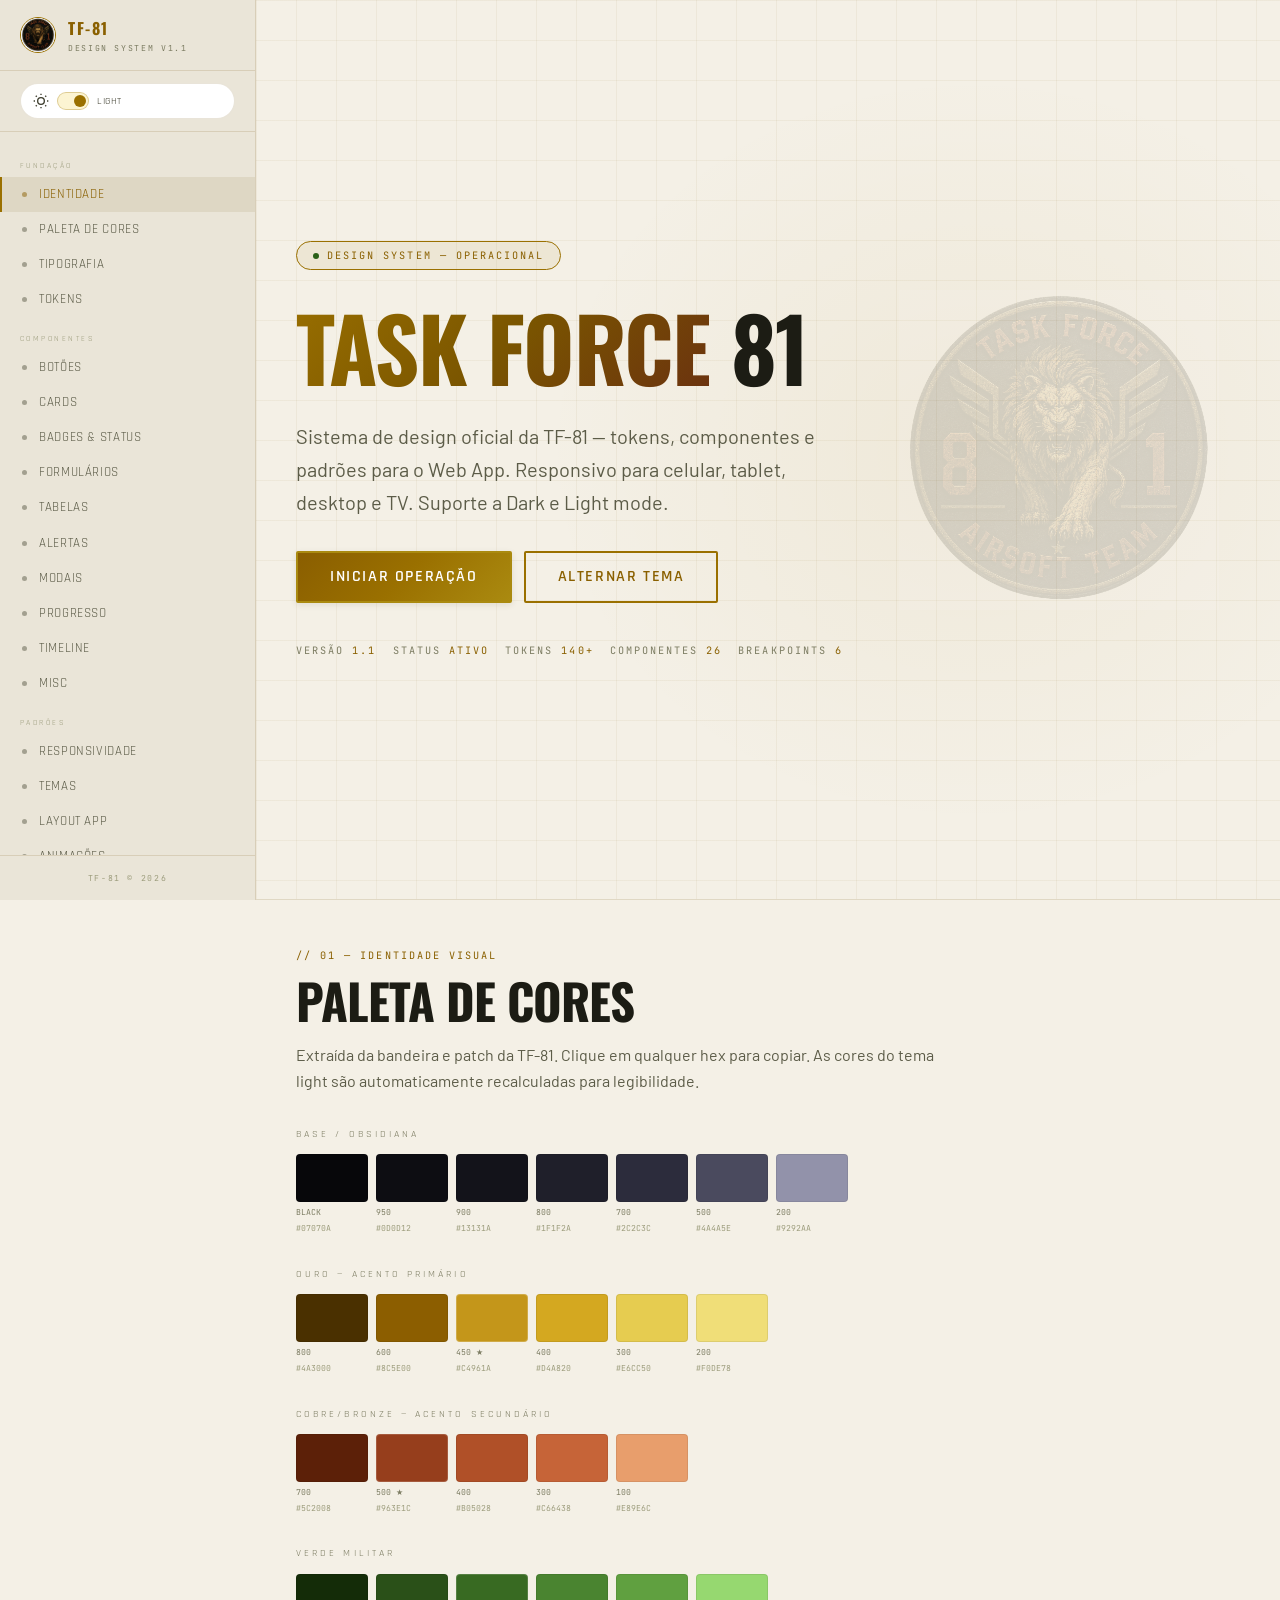
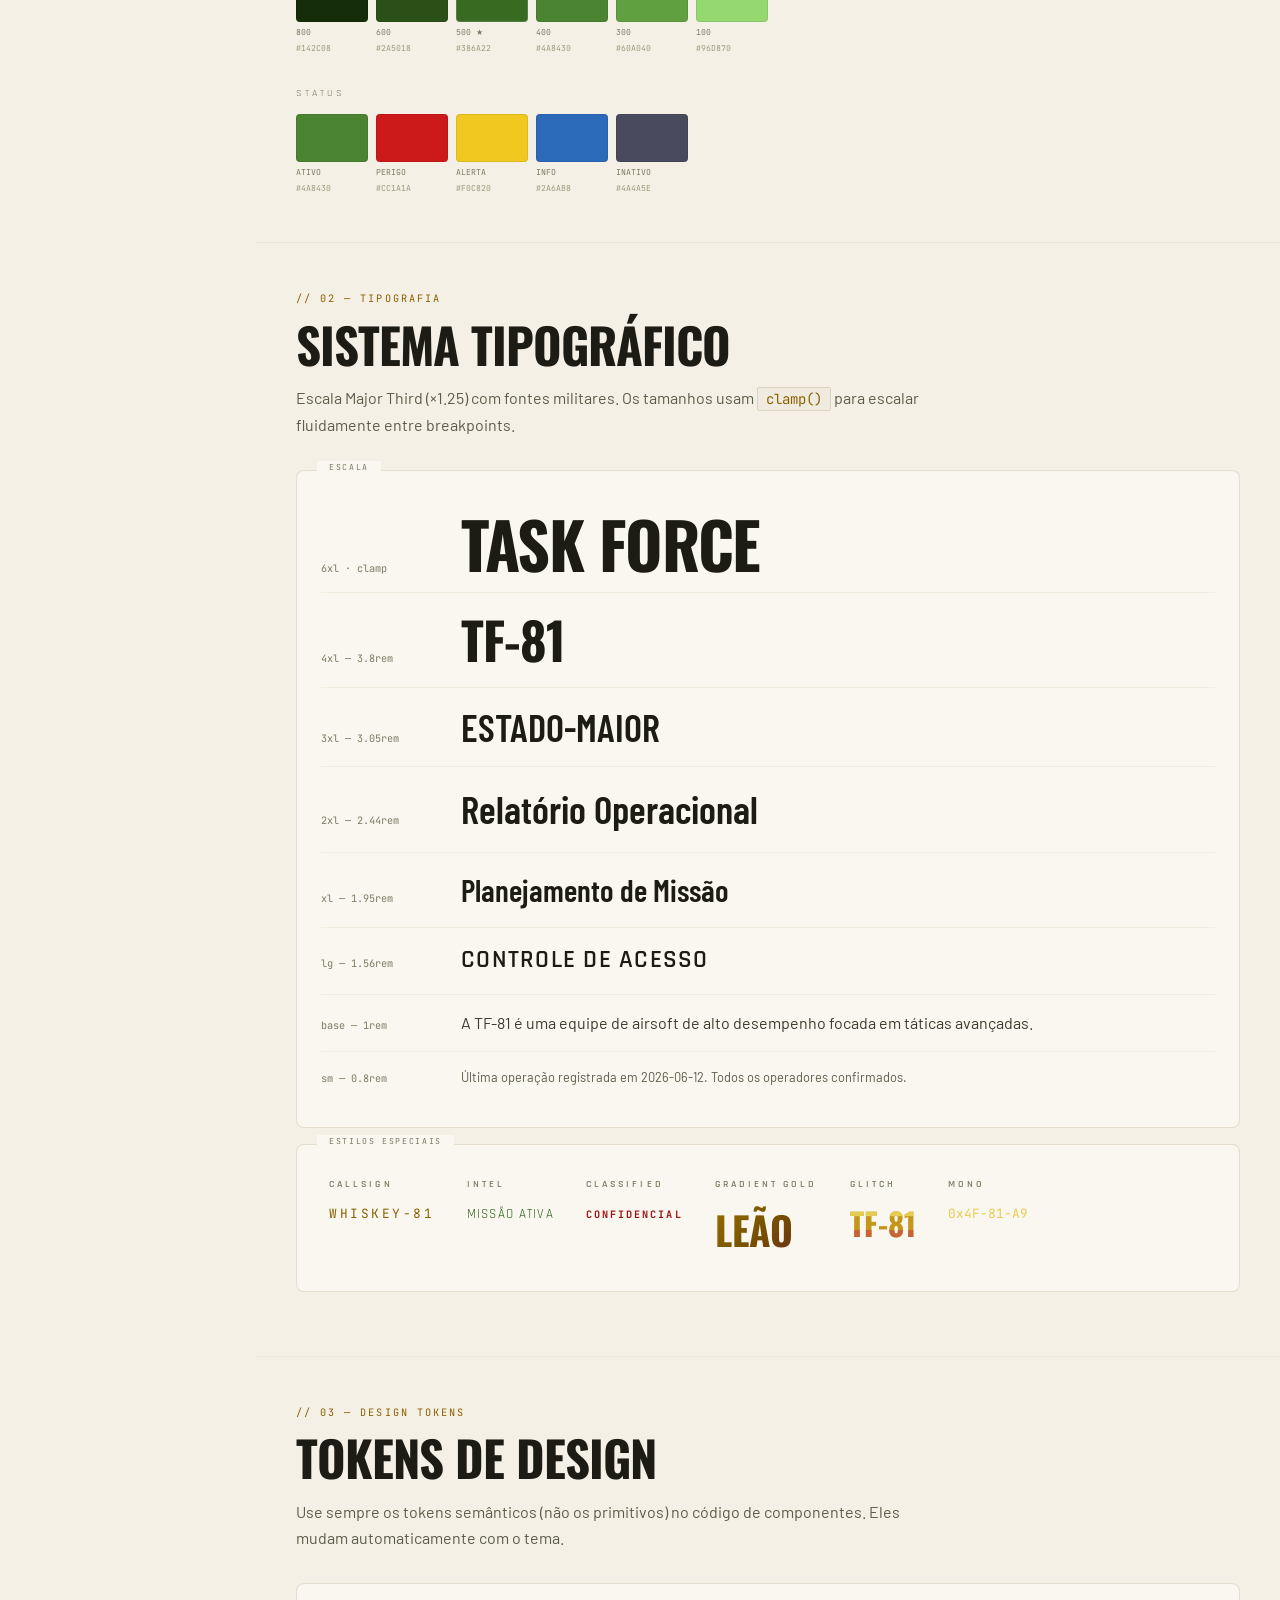
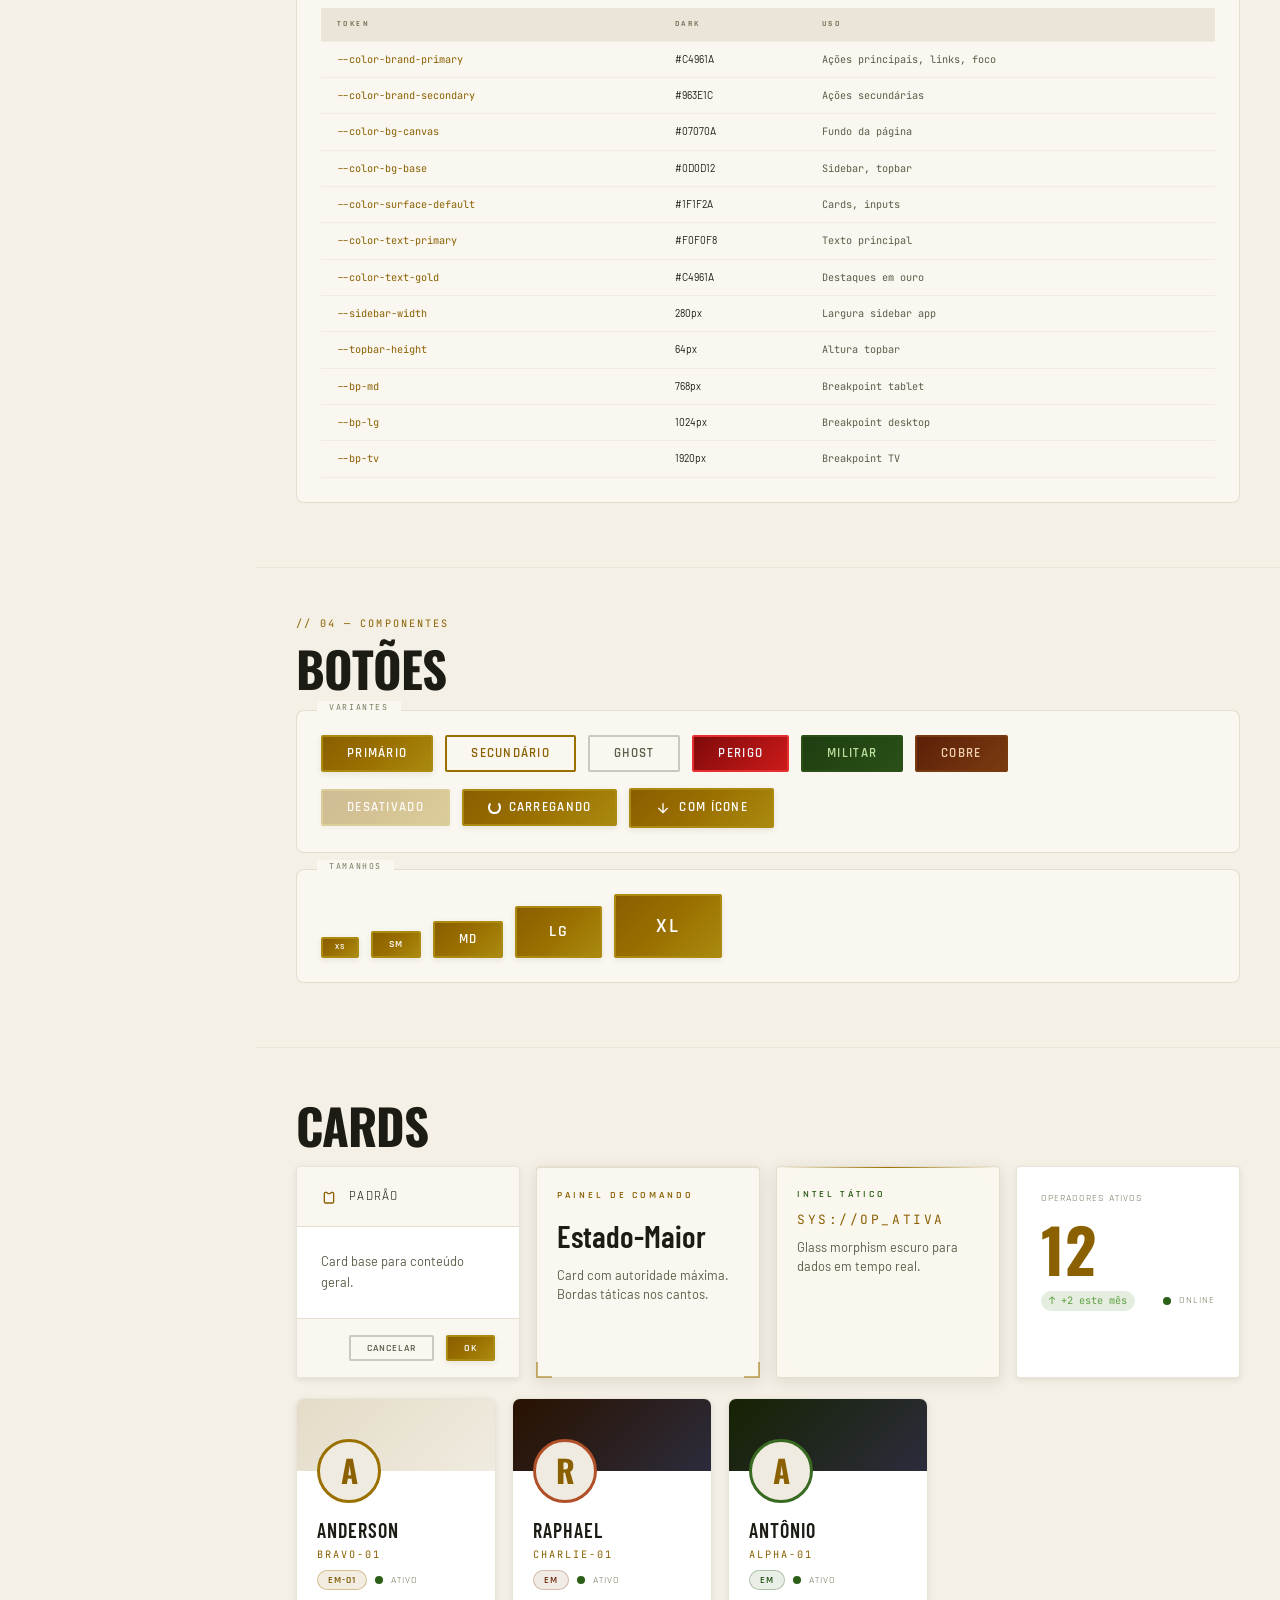
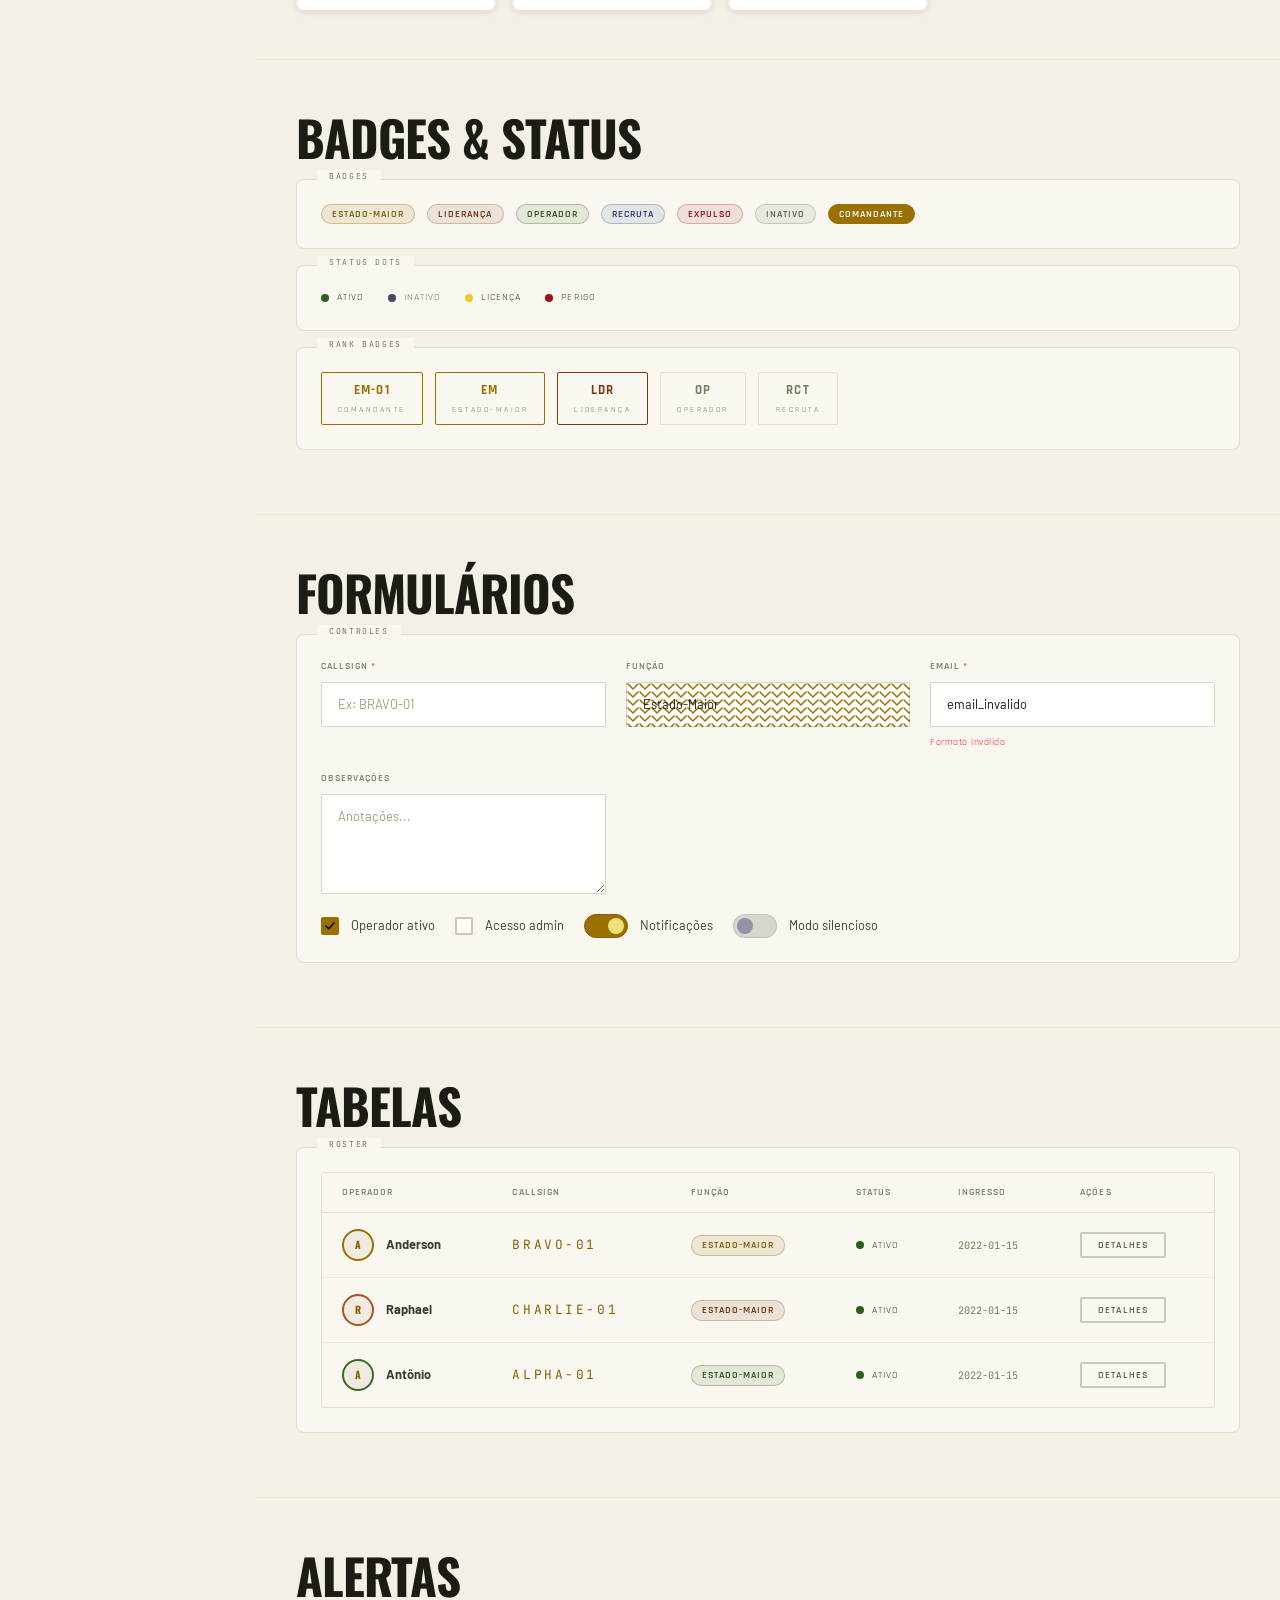
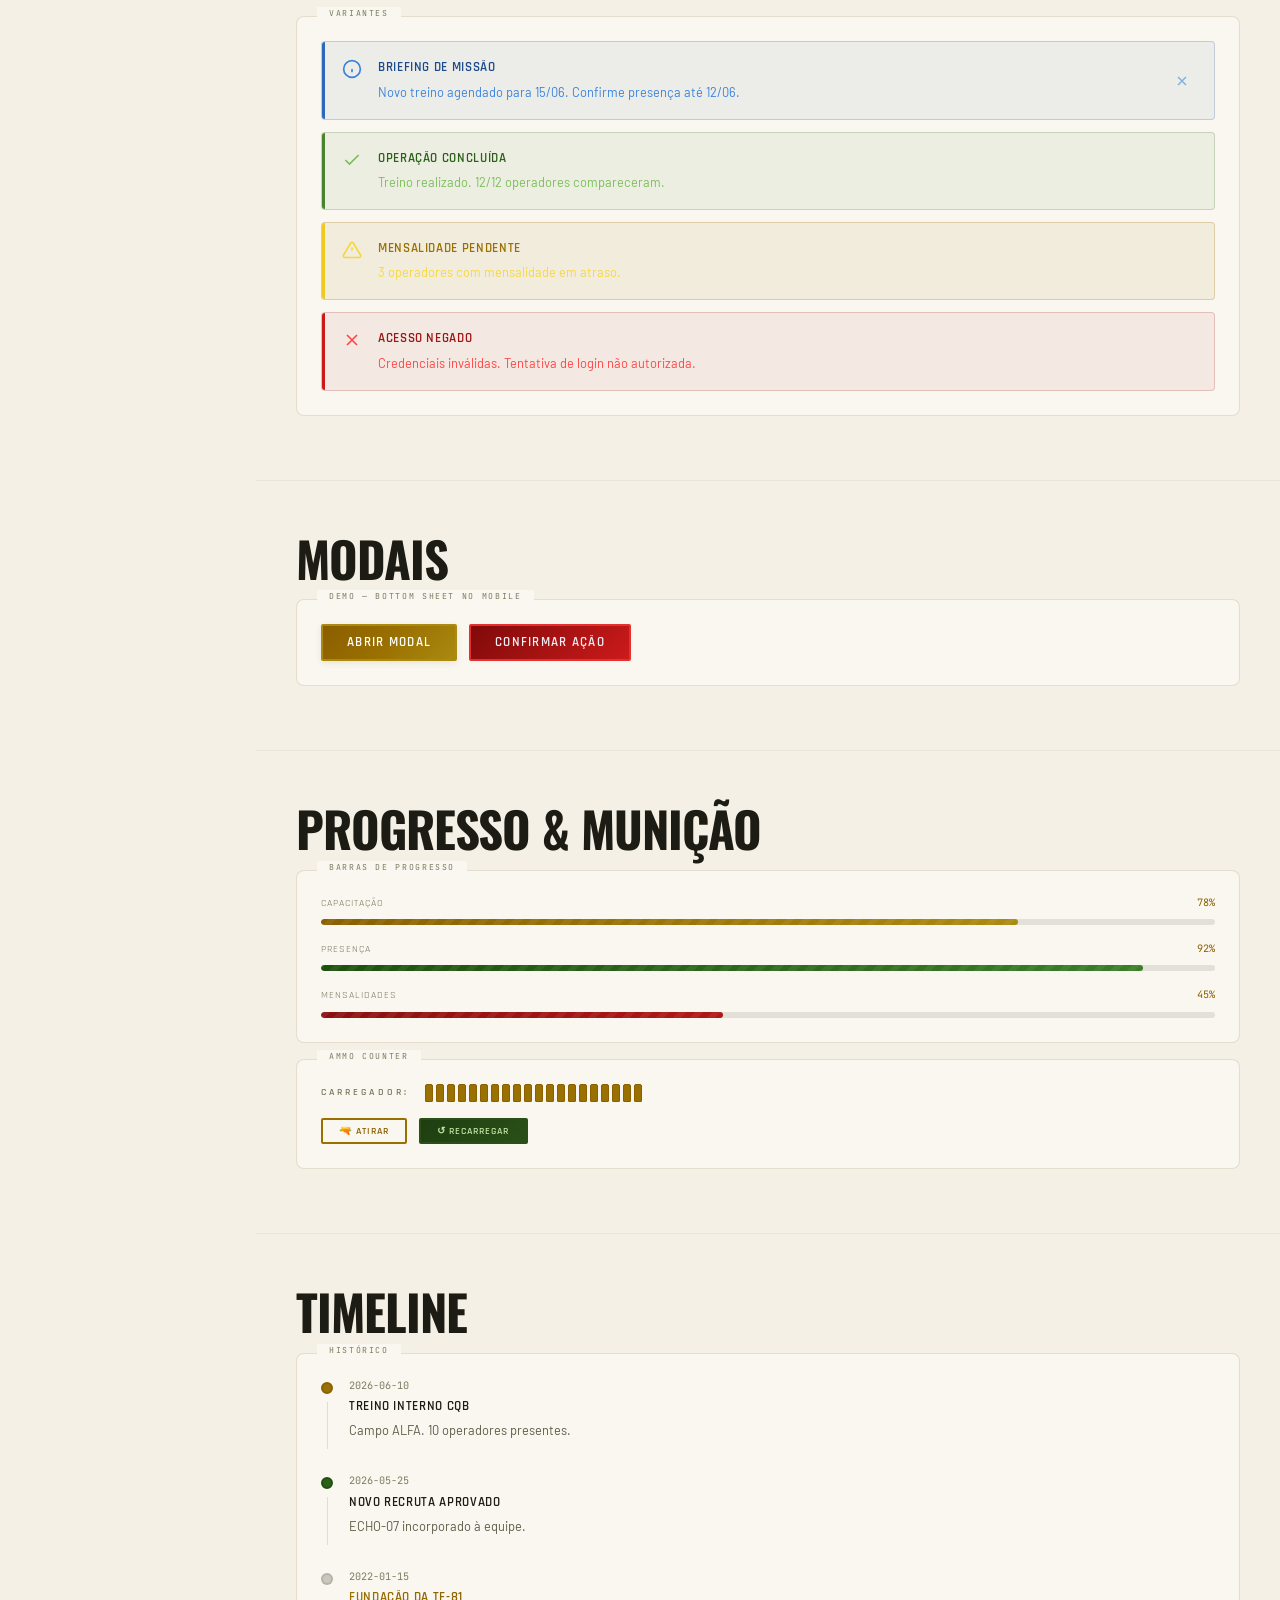
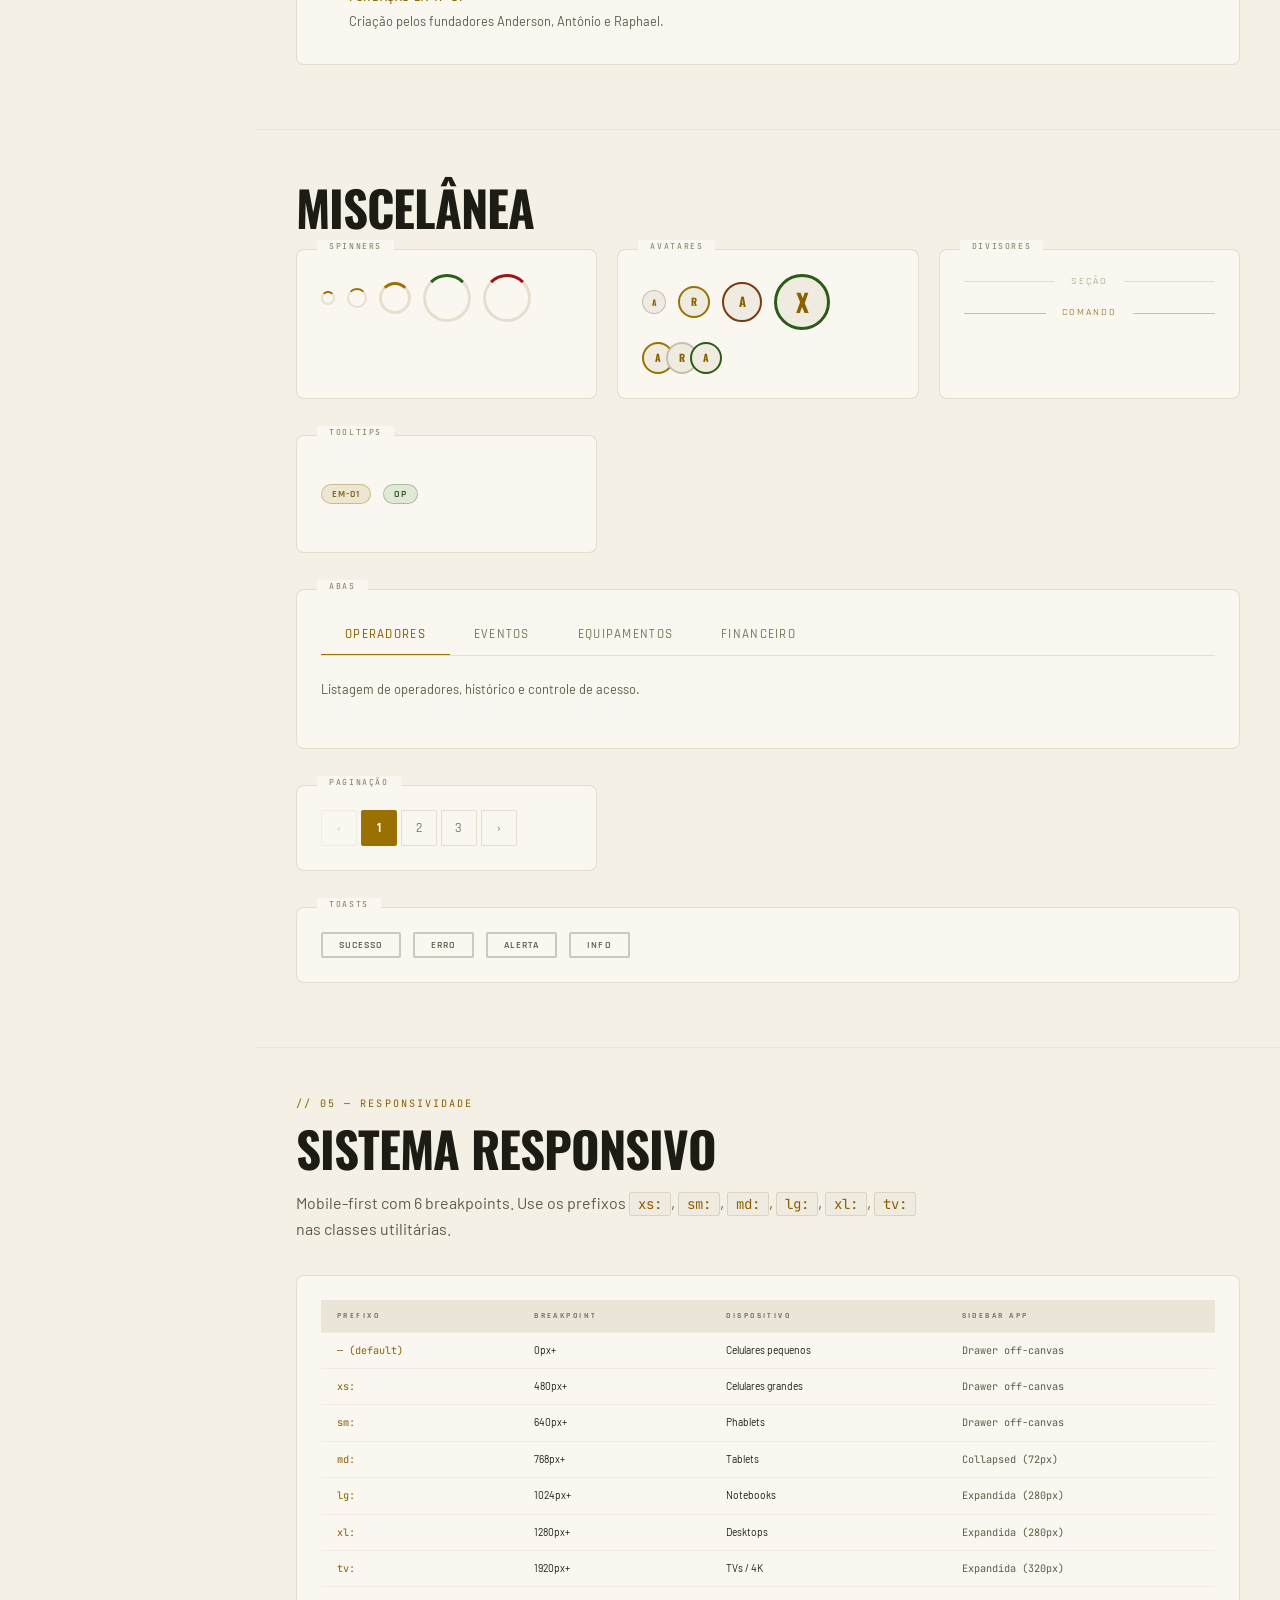
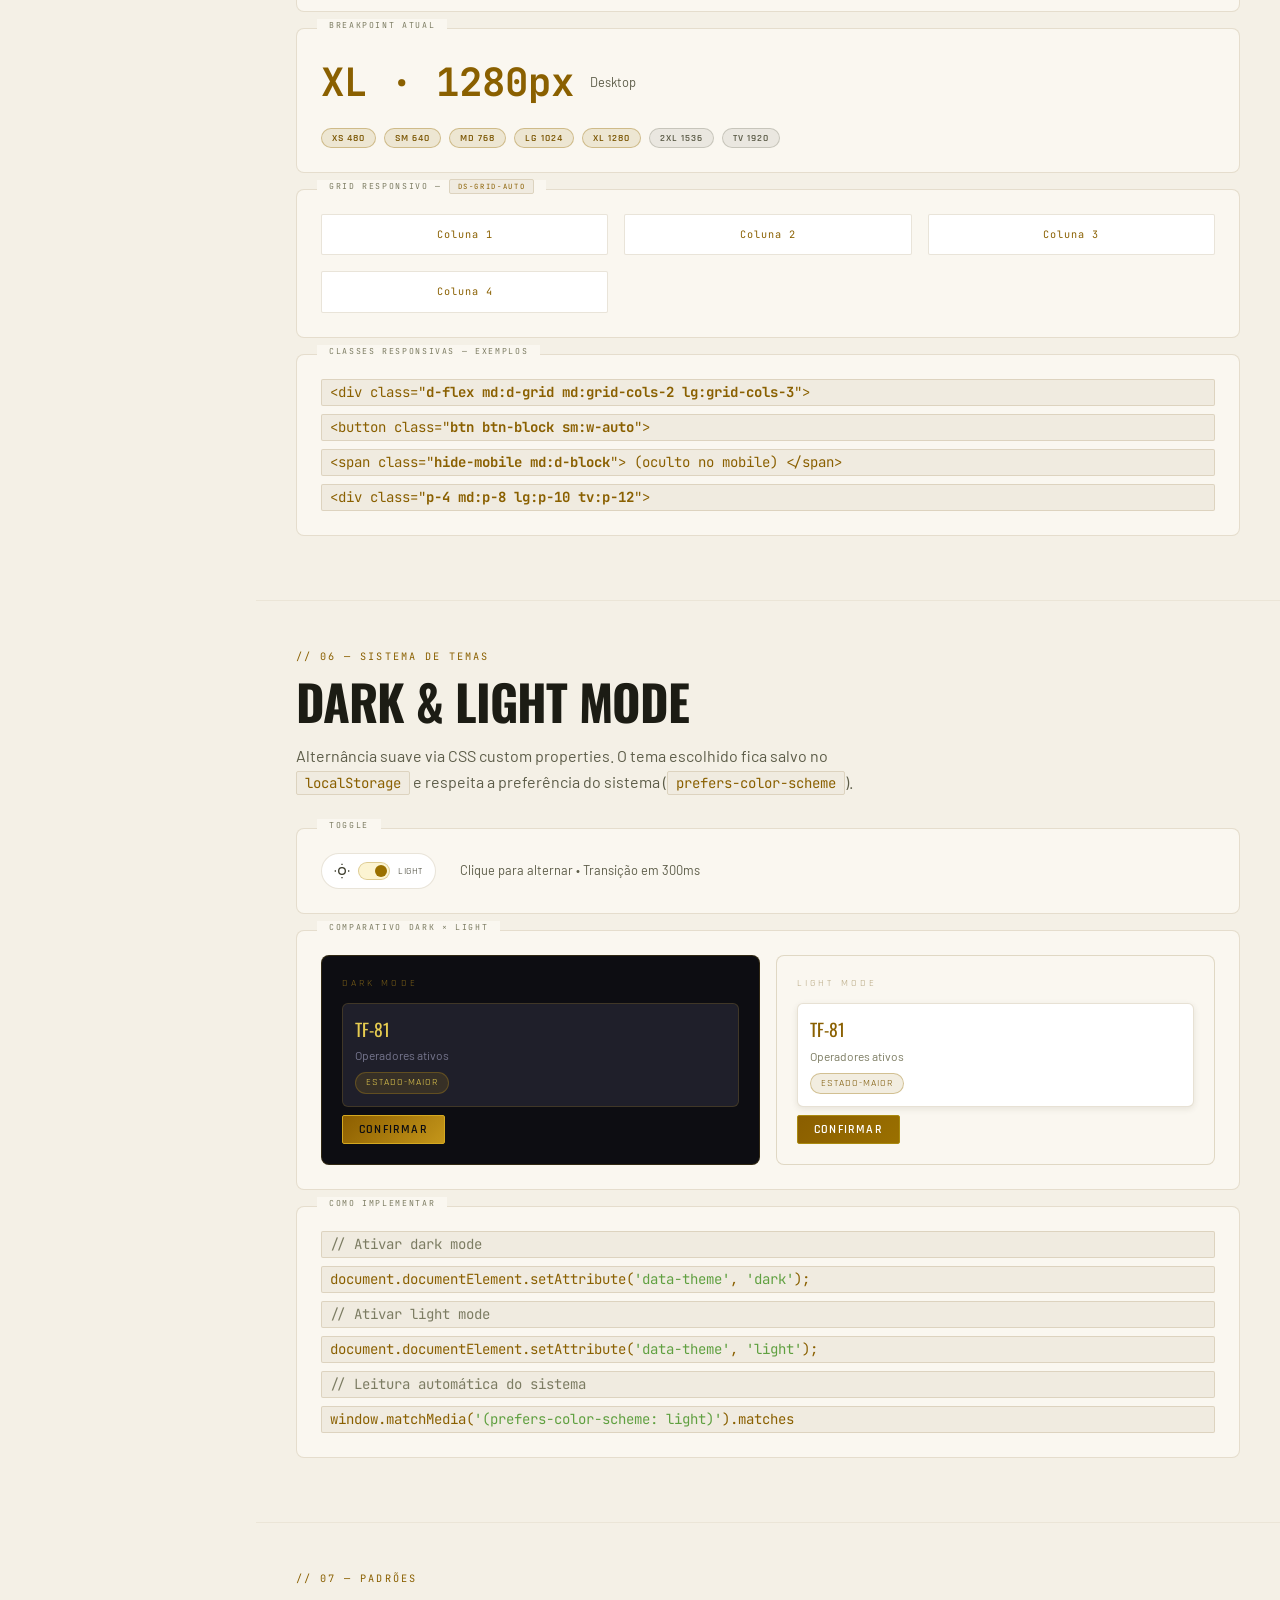
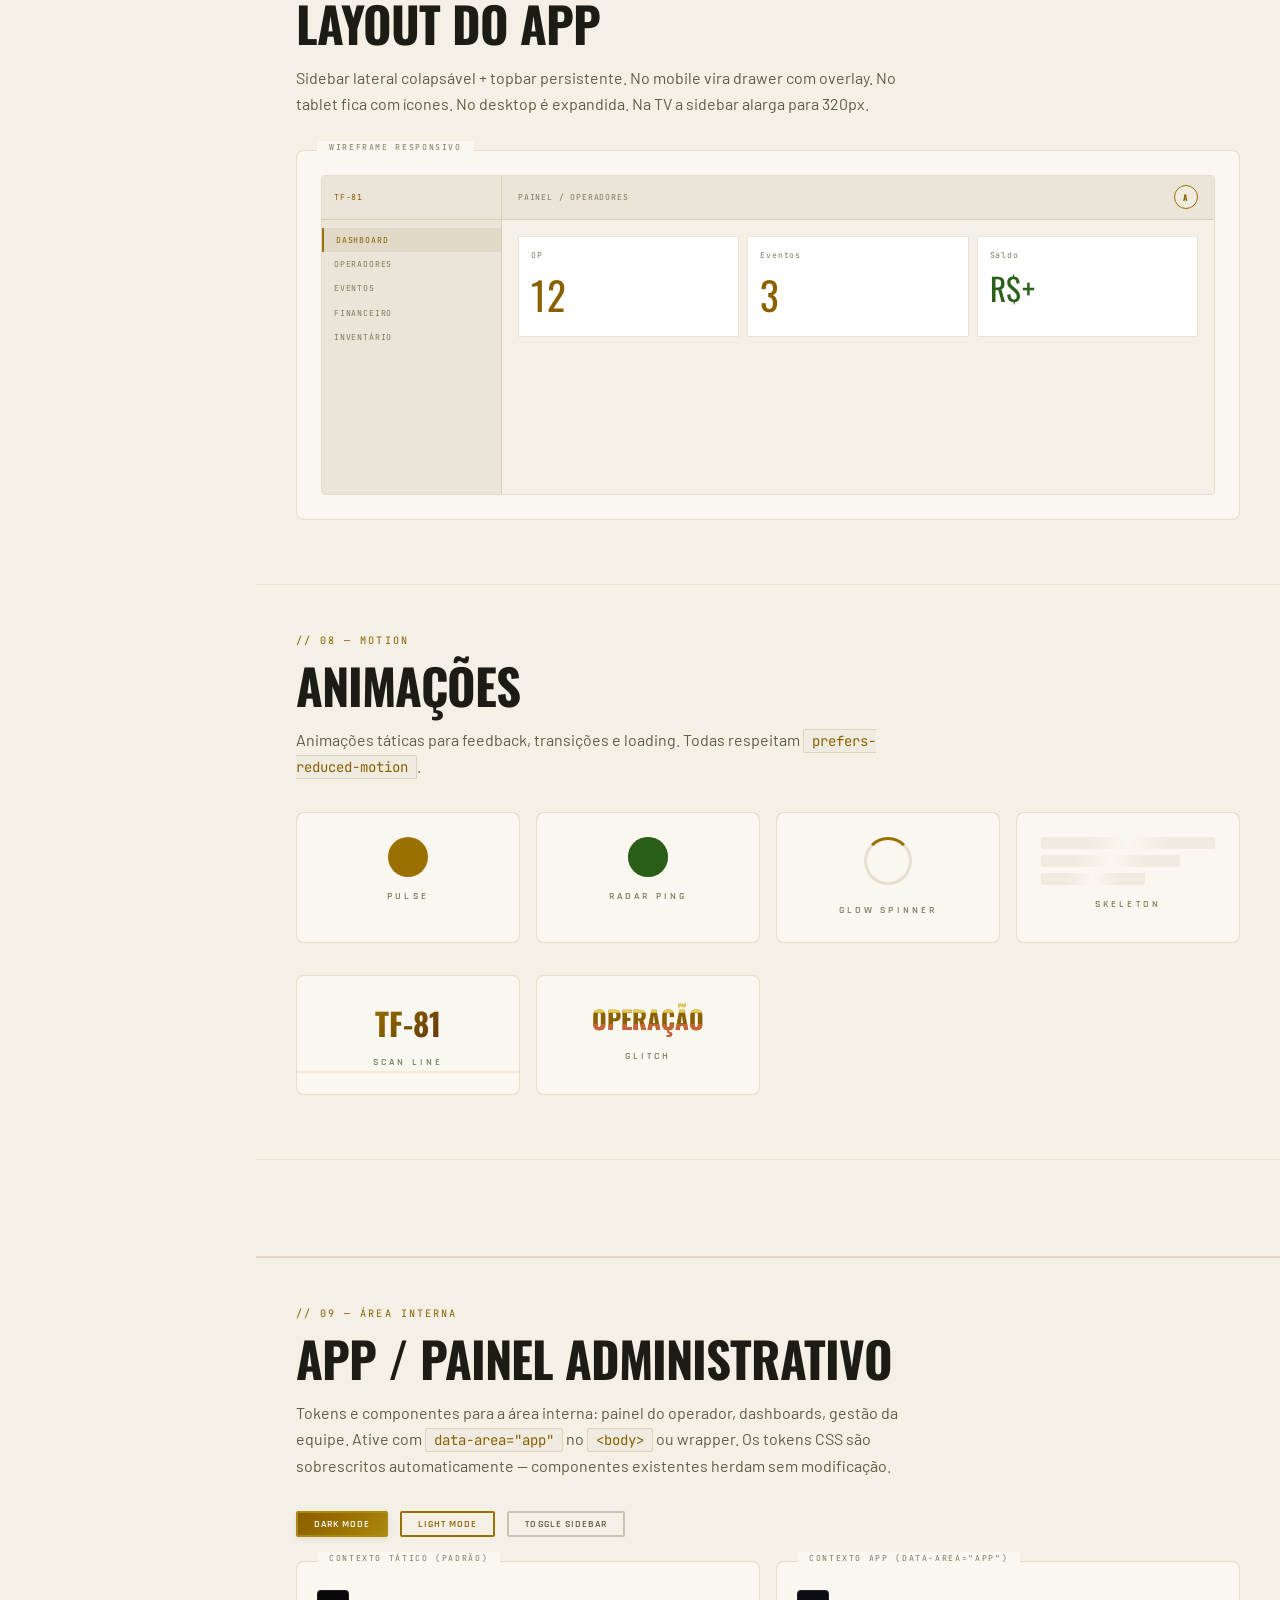
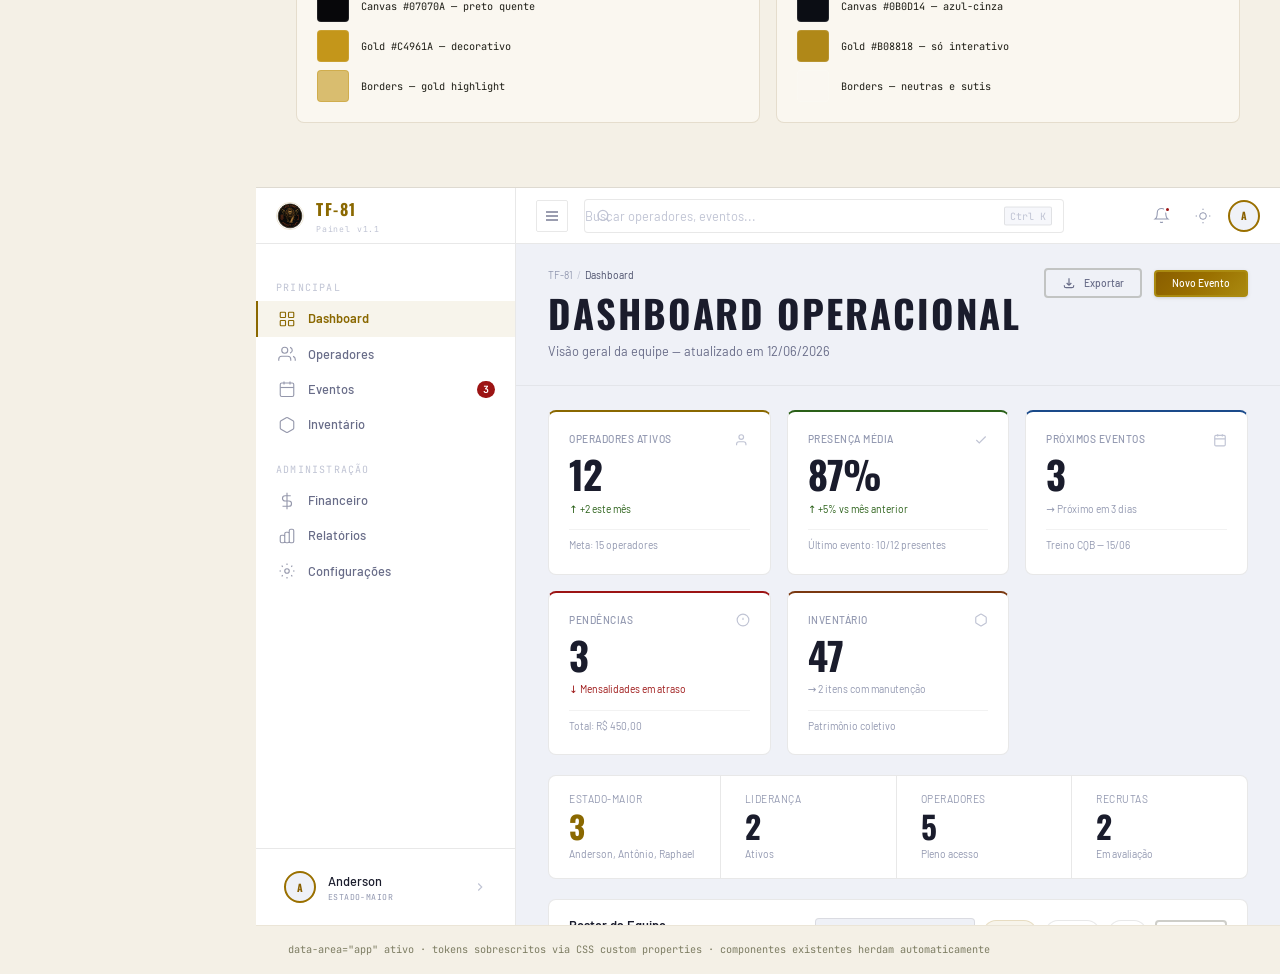
==== commit e0a7ce0d: "feat: Adding design-system definitions for internal app and adm area." ====
--- a/design-system/index.html
+++ b/design-system/index.html
@@ -16,6 +16,7 @@
   <link rel="stylesheet" href="css/components.css">
   <link rel="stylesheet" href="css/utilities.css">
   <link rel="stylesheet" href="css/animations.css">
+  <link rel="stylesheet" href="css/app.css">
 
   <style>
     /* ── DS PAGE LAYOUT ──────────────────────────────────────── */
@@ -578,6 +579,9 @@
     <a href="#ds-themes"       class="ds-nav-link"><span class="ds-nav-dot"></span><span class="ds-nav-label">Temas</span></a>
     <a href="#ds-layout"       class="ds-nav-link"><span class="ds-nav-dot"></span><span class="ds-nav-label">Layout App</span></a>
     <a href="#ds-animations"   class="ds-nav-link"><span class="ds-nav-dot"></span><span class="ds-nav-label">Animações</span></a>
+
+    <div class="ds-nav-section">App Interno</div>
+    <a href="#ds-app"          class="ds-nav-link"><span class="ds-nav-dot"></span><span class="ds-nav-label">Área Interna</span></a>
   </nav>
 
   <div class="ds-sidebar-footer">TF-81 © 2026</div>
@@ -1219,6 +1223,535 @@
   </section>
 
   <div style="height:var(--space-24)"></div>
+
+  <!-- ══ ÁREA INTERNA ══════════════════════════════════════════ -->
+  <section id="ds-app" data-section style="border-top: 2px solid var(--color-border-default);">
+
+  <!-- Cabeçalho explicativo (fora do data-area="app") -->
+  <div class="ds-section" style="max-width:1140px; margin: 0; border-bottom: none;">
+    <div class="ds-label">// 09 — ÁREA INTERNA</div>
+    <h2 class="ds-title">App / Painel Administrativo</h2>
+    <p class="ds-desc">
+      Tokens e componentes para a área interna: painel do operador, dashboards, gestão da equipe.
+      Ative com <code>data-area="app"</code> no <code>&lt;body&gt;</code> ou wrapper.
+      Os tokens CSS são sobrescritos automaticamente — componentes existentes herdam sem modificação.
+    </p>
+    <div style="display:flex;flex-wrap:wrap;gap:var(--space-3);margin-bottom:var(--space-6)">
+      <button class="btn btn-primary btn-sm" id="app-demo-dark">Dark Mode</button>
+      <button class="btn btn-secondary btn-sm" id="app-demo-light">Light Mode</button>
+      <button class="btn btn-ghost btn-sm" id="app-demo-collapse">Toggle Sidebar</button>
+    </div>
+
+    <!-- Token comparison -->
+    <div style="display:grid;grid-template-columns:repeat(auto-fit,minmax(280px,1fr));gap:var(--space-4)">
+      <div class="ds-preview" style="padding:var(--space-5)">
+        <span class="ds-preview-label">CONTEXTO TÁTICO (padrão)</span>
+        <div style="display:flex;flex-direction:column;gap:var(--space-2);margin-top:var(--space-2)">
+          <div style="display:flex;align-items:center;gap:var(--space-3)"><div style="width:32px;height:32px;border-radius:4px;background:#07070A;border:1px solid rgba(255,255,255,.1)"></div><span style="font-family:var(--font-mono);font-size:var(--text-xs)">Canvas #07070A — preto quente</span></div>
+          <div style="display:flex;align-items:center;gap:var(--space-3)"><div style="width:32px;height:32px;border-radius:4px;background:#C4961A;border:1px solid rgba(255,255,255,.1)"></div><span style="font-family:var(--font-mono);font-size:var(--text-xs)">Gold #C4961A — decorativo</span></div>
+          <div style="display:flex;align-items:center;gap:var(--space-3)"><div style="width:32px;height:32px;border-radius:4px;background:rgba(196,150,26,.6);border:1px solid rgba(196,150,26,.4)"></div><span style="font-family:var(--font-mono);font-size:var(--text-xs)">Borders — gold highlight</span></div>
+        </div>
+      </div>
+      <div class="ds-preview" style="padding:var(--space-5)">
+        <span class="ds-preview-label">CONTEXTO APP (data-area="app")</span>
+        <div style="display:flex;flex-direction:column;gap:var(--space-2);margin-top:var(--space-2)">
+          <div style="display:flex;align-items:center;gap:var(--space-3)"><div style="width:32px;height:32px;border-radius:4px;background:#0B0D14;border:1px solid rgba(255,255,255,.1)"></div><span style="font-family:var(--font-mono);font-size:var(--text-xs)">Canvas #0B0D14 — azul-cinza</span></div>
+          <div style="display:flex;align-items:center;gap:var(--space-3)"><div style="width:32px;height:32px;border-radius:4px;background:#B08818;border:1px solid rgba(255,255,255,.1)"></div><span style="font-family:var(--font-mono);font-size:var(--text-xs)">Gold #B08818 — só interativo</span></div>
+          <div style="display:flex;align-items:center;gap:var(--space-3)"><div style="width:32px;height:32px;border-radius:4px;background:rgba(255,255,255,.08);border:1px solid rgba(255,255,255,.08)"></div><span style="font-family:var(--font-mono);font-size:var(--text-xs)">Borders — neutras e sutis</span></div>
+        </div>
+      </div>
+    </div>
+  </div>
+
+  <!-- ── DEMO DO APP REAL ──────────────────────────────────────── -->
+  <div id="app-demo-frame" data-area="app" style="height:82vh;min-height:540px;display:flex;overflow:hidden;border-top:1px solid var(--color-border-default);">
+
+    <!-- Sidebar -->
+    <aside id="app-demo-sidebar" class="app-sidebar" style="width:var(--sidebar-width);flex-shrink:0;">
+
+      <div class="app-sidebar__brand">
+        <img src="../assets/img/Patch de Apresentação TF81 - vFinal.png" alt="TF-81" class="app-sidebar__logo">
+        <div>
+          <div class="app-sidebar__name">TF-81</div>
+          <div class="app-sidebar__version">Painel v1.1</div>
+        </div>
+      </div>
+
+      <nav class="app-nav">
+        <div class="app-nav__section">Principal</div>
+        <a class="app-nav__item active" href="#">
+          <svg class="app-nav__icon" fill="none" stroke="currentColor" stroke-width="1.5" viewBox="0 0 24 24"><rect x="3" y="3" width="7" height="7" rx="1"/><rect x="14" y="3" width="7" height="7" rx="1"/><rect x="3" y="14" width="7" height="7" rx="1"/><rect x="14" y="14" width="7" height="7" rx="1"/></svg>
+          <span class="app-nav__label">Dashboard</span>
+        </a>
+        <a class="app-nav__item" href="#">
+          <svg class="app-nav__icon" fill="none" stroke="currentColor" stroke-width="1.5" viewBox="0 0 24 24"><path d="M17 21v-2a4 4 0 00-4-4H5a4 4 0 00-4 4v2"/><circle cx="9" cy="7" r="4"/><path d="M23 21v-2a4 4 0 00-3-3.87M16 3.13a4 4 0 010 7.75"/></svg>
+          <span class="app-nav__label">Operadores</span>
+        </a>
+        <a class="app-nav__item" href="#">
+          <svg class="app-nav__icon" fill="none" stroke="currentColor" stroke-width="1.5" viewBox="0 0 24 24"><rect x="3" y="4" width="18" height="18" rx="2"/><line x1="16" y1="2" x2="16" y2="6"/><line x1="8" y1="2" x2="8" y2="6"/><line x1="3" y1="10" x2="21" y2="10"/></svg>
+          <span class="app-nav__label">Eventos</span>
+          <span class="app-nav__badge">3</span>
+        </a>
+        <a class="app-nav__item" href="#">
+          <svg class="app-nav__icon" fill="none" stroke="currentColor" stroke-width="1.5" viewBox="0 0 24 24"><path d="M21 16V8a2 2 0 00-1-1.73l-7-4a2 2 0 00-2 0l-7 4A2 2 0 003 8v8a2 2 0 001 1.73l7 4a2 2 0 002 0l7-4A2 2 0 0021 16z"/></svg>
+          <span class="app-nav__label">Inventário</span>
+        </a>
+
+        <div class="app-nav__section">Administração</div>
+        <a class="app-nav__item" href="#">
+          <svg class="app-nav__icon" fill="none" stroke="currentColor" stroke-width="1.5" viewBox="0 0 24 24"><line x1="12" y1="1" x2="12" y2="23"/><path d="M17 5H9.5a3.5 3.5 0 000 7h5a3.5 3.5 0 010 7H6"/></svg>
+          <span class="app-nav__label">Financeiro</span>
+        </a>
+        <a class="app-nav__item" href="#">
+          <svg class="app-nav__icon" fill="none" stroke="currentColor" stroke-width="1.5" viewBox="0 0 24 24"><path d="M9 19v-6a2 2 0 00-2-2H5a2 2 0 00-2 2v6a2 2 0 002 2h2a2 2 0 002-2zm0 0V9a2 2 0 012-2h2a2 2 0 012 2v10m-6 0a2 2 0 002 2h2a2 2 0 002-2m0 0V5a2 2 0 012-2h2a2 2 0 012 2v14a2 2 0 01-2 2h-2a2 2 0 01-2-2z"/></svg>
+          <span class="app-nav__label">Relatórios</span>
+        </a>
+        <a class="app-nav__item" href="#">
+          <svg class="app-nav__icon" fill="none" stroke="currentColor" stroke-width="1.5" viewBox="0 0 24 24"><circle cx="12" cy="12" r="3"/><path d="M19.07 4.93l-1.41 1.41M4.93 4.93l1.41 1.41M19.07 19.07l-1.41-1.41M4.93 19.07l1.41-1.41M12 2v2m0 18v-2m10-8h-2M4 12H2"/></svg>
+          <span class="app-nav__label">Configurações</span>
+        </a>
+      </nav>
+
+      <div class="app-sidebar__footer">
+        <div class="app-user-card">
+          <div class="avatar avatar--sm avatar--gold">A</div>
+          <div class="app-user-card__info">
+            <div class="app-user-card__name">Anderson</div>
+            <div class="app-user-card__role">Estado-Maior</div>
+          </div>
+          <svg class="app-user-card__chevron" width="14" height="14" fill="none" stroke="currentColor" stroke-width="2" viewBox="0 0 24 24" style="color:var(--color-text-disabled)"><path d="M9 18l6-6-6-6"/></svg>
+        </div>
+      </div>
+    </aside>
+
+    <!-- Main content -->
+    <div style="flex:1;display:flex;flex-direction:column;overflow:hidden;min-width:0;">
+
+      <!-- App bar -->
+      <header class="app-bar">
+        <button class="app-bar__toggle" id="app-demo-toggle" aria-label="Menu">
+          <svg width="16" height="16" fill="none" stroke="currentColor" stroke-width="2" viewBox="0 0 24 24"><line x1="3" y1="6" x2="21" y2="6"/><line x1="3" y1="12" x2="21" y2="12"/><line x1="3" y1="18" x2="21" y2="18"/></svg>
+        </button>
+        <div class="app-search">
+          <svg class="app-search__icon" width="15" height="15" fill="none" stroke="currentColor" stroke-width="2" viewBox="0 0 24 24"><circle cx="11" cy="11" r="8"/><line x1="21" y1="21" x2="16.65" y2="16.65"/></svg>
+          <input class="app-search__input" type="text" placeholder="Buscar operadores, eventos...">
+          <span class="app-search__kbd">Ctrl K</span>
+        </div>
+        <div class="app-bar__actions">
+          <!-- Notificações -->
+          <div class="dropdown" id="notif-dropdown">
+            <button class="app-bar__icon-btn" id="notif-btn" aria-label="Notificações">
+              <svg width="17" height="17" fill="none" stroke="currentColor" stroke-width="1.5" viewBox="0 0 24 24"><path d="M18 8A6 6 0 006 8c0 7-3 9-3 9h18s-3-2-3-9M13.73 21a2 2 0 01-3.46 0"/></svg>
+              <span class="app-bar__notif-dot"></span>
+            </button>
+            <div class="notif-panel" style="display:none" id="notif-panel">
+              <div class="notif-panel__header">
+                <span class="notif-panel__title">Notificações</span>
+                <button class="btn btn-ghost btn-xs">Marcar lidas</button>
+              </div>
+              <div class="notif-item unread" style="position:relative">
+                <div class="avatar avatar--xs avatar--gold">E</div>
+                <div class="notif-item__body">
+                  <div class="notif-item__title">Novo evento criado</div>
+                  <div class="notif-item__text">Treino CQB agendado para 20/06/2026</div>
+                  <div class="notif-item__time">2 min atrás</div>
+                </div>
+              </div>
+              <div class="notif-item unread" style="position:relative">
+                <div class="avatar avatar--xs" style="border-color:var(--color-status-warning)">!</div>
+                <div class="notif-item__body">
+                  <div class="notif-item__title">Mensalidade pendente</div>
+                  <div class="notif-item__text">3 operadores com pagamento em atraso</div>
+                  <div class="notif-item__time">1h atrás</div>
+                </div>
+              </div>
+              <div class="notif-item">
+                <div class="avatar avatar--xs avatar--green">R</div>
+                <div class="notif-item__body">
+                  <div class="notif-item__title">Raphael confirmou presença</div>
+                  <div class="notif-item__text">Evento: Operação Bravo — 15/06</div>
+                  <div class="notif-item__time">3h atrás</div>
+                </div>
+              </div>
+            </div>
+          </div>
+
+          <!-- Theme toggle -->
+          <button class="app-bar__icon-btn" data-theme-toggle aria-label="Tema">
+            <svg class="theme-icon-dark" width="16" height="16" fill="none" stroke="currentColor" stroke-width="1.5" viewBox="0 0 24 24"><path d="M21 12.79A9 9 0 1111.21 3a7 7 0 009.79 9.79z"/></svg>
+            <svg class="theme-icon-light" width="16" height="16" fill="none" stroke="currentColor" stroke-width="1.5" viewBox="0 0 24 24" style="display:none"><circle cx="12" cy="12" r="5"/><line x1="12" y1="1" x2="12" y2="3"/><line x1="12" y1="21" x2="12" y2="23"/><line x1="1" y1="12" x2="3" y2="12"/><line x1="21" y1="12" x2="23" y2="12"/></svg>
+          </button>
+
+          <!-- Avatar dropdown -->
+          <div class="dropdown" id="user-dropdown">
+            <button class="app-bar__icon-btn" id="user-btn" style="border:none;width:auto;gap:var(--space-2)">
+              <div class="avatar avatar--sm avatar--gold">A</div>
+            </button>
+            <div class="dropdown__menu" id="user-menu">
+              <div class="dropdown__label">Anderson</div>
+              <a class="dropdown__item" href="#">
+                <svg width="15" height="15" fill="none" stroke="currentColor" stroke-width="2" viewBox="0 0 24 24"><path d="M20 21v-2a4 4 0 00-4-4H8a4 4 0 00-4 4v2"/><circle cx="12" cy="7" r="4"/></svg>
+                Meu Perfil
+              </a>
+              <a class="dropdown__item" href="#">
+                <svg width="15" height="15" fill="none" stroke="currentColor" stroke-width="2" viewBox="0 0 24 24"><circle cx="12" cy="12" r="3"/><path d="M12 2v2m0 16v2M4.93 4.93l1.41 1.41m11.32 11.32l1.41 1.41M2 12h2m16 0h2M4.93 19.07l1.41-1.41M18.66 5.34l1.41-1.41"/></svg>
+                Configurações
+              </a>
+              <div class="dropdown__sep"></div>
+              <a class="dropdown__item dropdown__item--danger" href="#">
+                <svg width="15" height="15" fill="none" stroke="currentColor" stroke-width="2" viewBox="0 0 24 24"><path d="M9 21H5a2 2 0 01-2-2V5a2 2 0 012-2h4M16 17l5-5-5-5M21 12H9"/></svg>
+                Sair
+              </a>
+            </div>
+          </div>
+        </div>
+      </header>
+
+      <!-- Scrollable content -->
+      <div class="app-content" style="flex:1">
+
+        <!-- Page header -->
+        <div class="page-header">
+          <div class="page-header__left">
+            <nav class="breadcrumb">
+              <a class="breadcrumb__item" href="#">TF-81</a>
+              <span class="breadcrumb__sep">/</span>
+              <span class="breadcrumb__item breadcrumb__item--current">Dashboard</span>
+            </nav>
+            <h1 class="page-header__title">Dashboard Operacional</h1>
+            <p class="page-header__sub">Visão geral da equipe — atualizado em 12/06/2026</p>
+          </div>
+          <div class="page-header__right">
+            <button class="btn btn-ghost btn-sm">
+              <svg width="14" height="14" fill="none" stroke="currentColor" stroke-width="2" viewBox="0 0 24 24"><path d="M4 16v1a3 3 0 003 3h10a3 3 0 003-3v-1m-4-4l-4 4m0 0l-4-4m4 4V4"/></svg>
+              Exportar
+            </button>
+            <button class="btn btn-primary btn-sm">Novo Evento</button>
+          </div>
+        </div>
+
+        <div class="app-section">
+
+          <!-- KPI Row -->
+          <div class="kpi-row">
+            <div class="kpi kpi--gold">
+              <div class="kpi__label">
+                Operadores Ativos
+                <svg class="kpi__icon" width="14" height="14" fill="none" stroke="currentColor" stroke-width="2" viewBox="0 0 24 24"><path d="M17 21v-2a4 4 0 00-4-4H5a4 4 0 00-4 4v2"/><circle cx="9" cy="7" r="4"/></svg>
+              </div>
+              <div class="kpi__value" data-count="12">0</div>
+              <div class="kpi__delta kpi__delta--up">↑ +2 este mês</div>
+              <div class="kpi__footer">Meta: 15 operadores</div>
+            </div>
+            <div class="kpi kpi--green">
+              <div class="kpi__label">
+                Presença Média
+                <svg class="kpi__icon" width="14" height="14" fill="none" stroke="currentColor" stroke-width="2" viewBox="0 0 24 24"><polyline points="20 6 9 17 4 12"/></svg>
+              </div>
+              <div class="kpi__value" data-count="87" data-suffix="%">0</div>
+              <div class="kpi__delta kpi__delta--up">↑ +5% vs mês anterior</div>
+              <div class="kpi__footer">Último evento: 10/12 presentes</div>
+            </div>
+            <div class="kpi kpi--blue">
+              <div class="kpi__label">
+                Próximos Eventos
+                <svg class="kpi__icon" width="14" height="14" fill="none" stroke="currentColor" stroke-width="2" viewBox="0 0 24 24"><rect x="3" y="4" width="18" height="18" rx="2"/><line x1="16" y1="2" x2="16" y2="6"/><line x1="8" y1="2" x2="8" y2="6"/><line x1="3" y1="10" x2="21" y2="10"/></svg>
+              </div>
+              <div class="kpi__value" data-count="3">0</div>
+              <div class="kpi__delta kpi__delta--flat">→ Próximo em 3 dias</div>
+              <div class="kpi__footer">Treino CQB — 15/06</div>
+            </div>
+            <div class="kpi kpi--red">
+              <div class="kpi__label">
+                Pendências
+                <svg class="kpi__icon" width="14" height="14" fill="none" stroke="currentColor" stroke-width="2" viewBox="0 0 24 24"><circle cx="12" cy="12" r="10"/><line x1="12" y1="8" x2="12" y2="12"/><line x1="12" y1="16" x2="12.01" y2="16"/></svg>
+              </div>
+              <div class="kpi__value" data-count="3">0</div>
+              <div class="kpi__delta kpi__delta--down">↓ Mensalidades em atraso</div>
+              <div class="kpi__footer">Total: R$ 450,00</div>
+            </div>
+            <div class="kpi kpi--copper">
+              <div class="kpi__label">
+                Inventário
+                <svg class="kpi__icon" width="14" height="14" fill="none" stroke="currentColor" stroke-width="2" viewBox="0 0 24 24"><path d="M21 16V8a2 2 0 00-1-1.73l-7-4a2 2 0 00-2 0l-7 4A2 2 0 003 8v8a2 2 0 001 1.73l7 4a2 2 0 002 0l7-4A2 2 0 0021 16z"/></svg>
+              </div>
+              <div class="kpi__value" data-count="47">0</div>
+              <div class="kpi__delta kpi__delta--flat">→ 2 itens com manutenção</div>
+              <div class="kpi__footer">Patrimônio coletivo</div>
+            </div>
+          </div>
+
+          <!-- Stat row -->
+          <div class="stat-row">
+            <div class="stat-row__item">
+              <div class="stat-row__label">Estado-Maior</div>
+              <div class="stat-row__value" style="color:var(--color-text-gold)">3</div>
+              <div class="stat-row__delta">Anderson, Antônio, Raphael</div>
+            </div>
+            <div class="stat-row__item">
+              <div class="stat-row__label">Liderança</div>
+              <div class="stat-row__value">2</div>
+              <div class="stat-row__delta">Ativos</div>
+            </div>
+            <div class="stat-row__item">
+              <div class="stat-row__label">Operadores</div>
+              <div class="stat-row__value">5</div>
+              <div class="stat-row__delta">Pleno acesso</div>
+            </div>
+            <div class="stat-row__item">
+              <div class="stat-row__label">Recrutas</div>
+              <div class="stat-row__value">2</div>
+              <div class="stat-row__delta">Em avaliação</div>
+            </div>
+          </div>
+
+          <!-- Filter bar + Data table -->
+          <div class="data-table-wrap">
+            <div class="data-table-header">
+              <div>
+                <div class="data-table-title">Roster da Equipe</div>
+                <div class="data-table-count">12 operadores</div>
+              </div>
+              <div style="display:flex;align-items:center;gap:var(--space-2);flex-wrap:wrap">
+                <div style="position:relative">
+                  <svg style="position:absolute;left:8px;top:50%;transform:translateY(-50%);color:var(--color-text-disabled)" width="13" height="13" fill="none" stroke="currentColor" stroke-width="2" viewBox="0 0 24 24"><circle cx="11" cy="11" r="8"/><line x1="21" y1="21" x2="16.65" y2="16.65"/></svg>
+                  <input type="text" placeholder="Buscar..." style="height:30px;background:var(--color-bg-canvas);border:1px solid var(--color-border-default);border-radius:var(--radius-md);padding:0 var(--space-3) 0 var(--space-7);font-size:var(--text-xs);color:var(--color-text-primary);outline:none;width:160px">
+                </div>
+                <span class="chip active">Todos</span>
+                <span class="chip">Ativos</span>
+                <span class="chip">EM</span>
+                <button class="btn btn-ghost btn-sm">Colunas</button>
+              </div>
+            </div>
+            <div class="data-table-scroll">
+              <table class="data-table">
+                <thead>
+                  <tr>
+                    <th class="col-check"><input type="checkbox"></th>
+                    <th class="sortable sort-asc">Operador</th>
+                    <th class="sortable">Callsign</th>
+                    <th>Posto</th>
+                    <th class="sortable">Status</th>
+                    <th>Presença</th>
+                    <th>Ingresso</th>
+                    <th></th>
+                  </tr>
+                </thead>
+                <tbody>
+                  <tr class="selected">
+                    <td class="col-check"><input type="checkbox" checked></td>
+                    <td><div style="display:flex;align-items:center;gap:var(--space-2-5)"><div class="avatar avatar--xs avatar--gold">A</div><div><div style="font-weight:var(--weight-medium);color:var(--color-text-primary)">Anderson</div><div style="font-size:10px;color:var(--color-text-muted)">andersondiego@live.com</div></div></div></td>
+                    <td><span style="font-family:var(--font-mono);font-size:var(--text-xs)">BRAVO-01</span></td>
+                    <td><span class="badge badge-gold">Estado-Maior</span></td>
+                    <td><span class="status-dot status-dot--active" style="color:var(--color-text-secondary)">Ativo</span></td>
+                    <td>
+                      <div style="display:flex;align-items:center;gap:var(--space-2)">
+                        <div style="flex:1;height:4px;background:var(--color-border-default);border-radius:2px;overflow:hidden;min-width:48px">
+                          <div style="height:100%;width:95%;background:var(--color-status-active);border-radius:2px"></div>
+                        </div>
+                        <span style="font-family:var(--font-mono);font-size:10px;color:var(--color-text-muted)">95%</span>
+                      </div>
+                    </td>
+                    <td><span style="font-family:var(--font-mono);font-size:10px;color:var(--color-text-muted)">2022-01-15</span></td>
+                    <td>
+                      <div class="dropdown" style="position:relative">
+                        <button class="app-bar__icon-btn" style="width:28px;height:28px">
+                          <svg width="14" height="14" fill="currentColor" viewBox="0 0 24 24"><circle cx="12" cy="5" r="1.5"/><circle cx="12" cy="12" r="1.5"/><circle cx="12" cy="19" r="1.5"/></svg>
+                        </button>
+                      </div>
+                    </td>
+                  </tr>
+                  <tr>
+                    <td class="col-check"><input type="checkbox"></td>
+                    <td><div style="display:flex;align-items:center;gap:var(--space-2-5)"><div class="avatar avatar--xs" style="border-color:var(--color-text-copper)">R</div><div><div style="font-weight:var(--weight-medium);color:var(--color-text-primary)">Raphael</div><div style="font-size:10px;color:var(--color-text-muted)">raphael@tf81.com</div></div></div></td>
+                    <td><span style="font-family:var(--font-mono);font-size:var(--text-xs)">CHARLIE-01</span></td>
+                    <td><span class="badge badge-copper">Estado-Maior</span></td>
+                    <td><span class="status-dot status-dot--active" style="color:var(--color-text-secondary)">Ativo</span></td>
+                    <td>
+                      <div style="display:flex;align-items:center;gap:var(--space-2)">
+                        <div style="flex:1;height:4px;background:var(--color-border-default);border-radius:2px;overflow:hidden;min-width:48px">
+                          <div style="height:100%;width:82%;background:var(--color-status-active);border-radius:2px"></div>
+                        </div>
+                        <span style="font-family:var(--font-mono);font-size:10px;color:var(--color-text-muted)">82%</span>
+                      </div>
+                    </td>
+                    <td><span style="font-family:var(--font-mono);font-size:10px;color:var(--color-text-muted)">2022-01-15</span></td>
+                    <td><button class="app-bar__icon-btn" style="width:28px;height:28px"><svg width="14" height="14" fill="currentColor" viewBox="0 0 24 24"><circle cx="12" cy="5" r="1.5"/><circle cx="12" cy="12" r="1.5"/><circle cx="12" cy="19" r="1.5"/></svg></button></td>
+                  </tr>
+                  <tr>
+                    <td class="col-check"><input type="checkbox"></td>
+                    <td><div style="display:flex;align-items:center;gap:var(--space-2-5)"><div class="avatar avatar--xs" style="border-color:var(--color-text-military)">A</div><div><div style="font-weight:var(--weight-medium);color:var(--color-text-primary)">Antônio</div><div style="font-size:10px;color:var(--color-text-muted)">antonio@tf81.com</div></div></div></td>
+                    <td><span style="font-family:var(--font-mono);font-size:var(--text-xs)">ALPHA-01</span></td>
+                    <td><span class="badge badge-green">Estado-Maior</span></td>
+                    <td><span class="status-dot status-dot--active" style="color:var(--color-text-secondary)">Ativo</span></td>
+                    <td>
+                      <div style="display:flex;align-items:center;gap:var(--space-2)">
+                        <div style="flex:1;height:4px;background:var(--color-border-default);border-radius:2px;overflow:hidden;min-width:48px">
+                          <div style="height:100%;width:90%;background:var(--color-status-active);border-radius:2px"></div>
+                        </div>
+                        <span style="font-family:var(--font-mono);font-size:10px;color:var(--color-text-muted)">90%</span>
+                      </div>
+                    </td>
+                    <td><span style="font-family:var(--font-mono);font-size:10px;color:var(--color-text-muted)">2022-01-15</span></td>
+                    <td><button class="app-bar__icon-btn" style="width:28px;height:28px"><svg width="14" height="14" fill="currentColor" viewBox="0 0 24 24"><circle cx="12" cy="5" r="1.5"/><circle cx="12" cy="12" r="1.5"/><circle cx="12" cy="19" r="1.5"/></svg></button></td>
+                  </tr>
+                  <tr>
+                    <td class="col-check"><input type="checkbox"></td>
+                    <td><div style="display:flex;align-items:center;gap:var(--space-2-5)"><div class="avatar avatar--xs">M</div><div><div style="font-weight:var(--weight-medium);color:var(--color-text-primary)">Marcos</div><div style="font-size:10px;color:var(--color-text-muted)">marcos@tf81.com</div></div></div></td>
+                    <td><span style="font-family:var(--font-mono);font-size:var(--text-xs)">DELTA-03</span></td>
+                    <td><span class="badge badge-blue">Operador</span></td>
+                    <td><span class="status-dot status-dot--warning" style="color:var(--color-text-secondary)">Licença</span></td>
+                    <td>
+                      <div style="display:flex;align-items:center;gap:var(--space-2)">
+                        <div style="flex:1;height:4px;background:var(--color-border-default);border-radius:2px;overflow:hidden;min-width:48px">
+                          <div style="height:100%;width:60%;background:var(--color-status-warning);border-radius:2px"></div>
+                        </div>
+                        <span style="font-family:var(--font-mono);font-size:10px;color:var(--color-text-muted)">60%</span>
+                      </div>
+                    </td>
+                    <td><span style="font-family:var(--font-mono);font-size:10px;color:var(--color-text-muted)">2023-05-20</span></td>
+                    <td><button class="app-bar__icon-btn" style="width:28px;height:28px"><svg width="14" height="14" fill="currentColor" viewBox="0 0 24 24"><circle cx="12" cy="5" r="1.5"/><circle cx="12" cy="12" r="1.5"/><circle cx="12" cy="19" r="1.5"/></svg></button></td>
+                  </tr>
+                </tbody>
+              </table>
+            </div>
+            <div class="data-table-footer">
+              <span>Mostrando 4 de 12 operadores</span>
+              <div class="data-table-pager">
+                <button disabled>‹</button>
+                <button class="active">1</button>
+                <button>2</button>
+                <button>3</button>
+                <button>›</button>
+              </div>
+            </div>
+          </div>
+
+          <!-- Component refinements in app context -->
+          <div style="display:grid;grid-template-columns:repeat(auto-fill,minmax(260px,1fr));gap:var(--space-4)">
+            <!-- Card within app -->
+            <div class="card" style="display:flex;flex-direction:column;gap:var(--space-3)">
+              <div style="display:flex;align-items:center;justify-content:space-between">
+                <span style="font-size:var(--text-sm);font-weight:var(--weight-semibold)">Próximos Eventos</span>
+                <button class="btn btn-ghost btn-xs">Ver todos</button>
+              </div>
+              <div style="display:flex;flex-direction:column;gap:var(--space-2)">
+                <div style="display:flex;align-items:center;gap:var(--space-3);padding:var(--space-2-5) var(--space-3);background:var(--color-bg-raised);border-radius:var(--radius-md)">
+                  <div style="width:36px;height:36px;background:rgba(196,150,26,.1);border:1px solid var(--color-border-gold);border-radius:var(--radius-sm);display:flex;flex-direction:column;align-items:center;justify-content:center;flex-shrink:0">
+                    <span style="font-size:10px;color:var(--color-text-muted);text-transform:uppercase">Jun</span>
+                    <span style="font-family:var(--font-display);font-size:var(--text-base);font-weight:700;color:var(--color-text-gold);line-height:1">15</span>
+                  </div>
+                  <div style="flex:1;min-width:0">
+                    <div style="font-size:var(--text-sm);font-weight:var(--weight-medium)">Treino CQB</div>
+                    <div style="font-size:var(--text-xs);color:var(--color-text-muted)">Campo ALFA · 09:00</div>
+                  </div>
+                  <span class="badge badge-green">Confirmado</span>
+                </div>
+                <div style="display:flex;align-items:center;gap:var(--space-3);padding:var(--space-2-5) var(--space-3);background:var(--color-bg-raised);border-radius:var(--radius-md)">
+                  <div style="width:36px;height:36px;background:rgba(42,98,176,.1);border:1px solid rgba(42,98,176,.25);border-radius:var(--radius-sm);display:flex;flex-direction:column;align-items:center;justify-content:center;flex-shrink:0">
+                    <span style="font-size:10px;color:var(--color-text-muted);text-transform:uppercase">Jun</span>
+                    <span style="font-family:var(--font-display);font-size:var(--text-base);font-weight:700;color:var(--color-status-info);line-height:1">22</span>
+                  </div>
+                  <div style="flex:1;min-width:0">
+                    <div style="font-size:var(--text-sm);font-weight:var(--weight-medium)">Operação Bravo</div>
+                    <div style="font-size:var(--text-xs);color:var(--color-text-muted)">Campo Beta · 08:00</div>
+                  </div>
+                  <span class="badge badge-muted">Pendente</span>
+                </div>
+              </div>
+            </div>
+
+            <!-- Alerts no contexto app -->
+            <div style="display:flex;flex-direction:column;gap:var(--space-2)">
+              <div class="alert alert-warning" style="padding:var(--space-3) var(--space-4)">
+                <svg class="alert-icon" style="width:16px;height:16px" fill="none" stroke="currentColor" stroke-width="2" viewBox="0 0 24 24"><path d="M10.29 3.86L1.82 18a2 2 0 001.71 3h16.94a2 2 0 001.71-3L13.71 3.86a2 2 0 00-3.42 0zM12 9v4m0 4h.01"/></svg>
+                <div class="alert-body"><div class="alert-title">Mensalidades</div><div class="alert-text">3 operadores em atraso. Vencimento: 10/06.</div></div>
+              </div>
+              <div class="alert alert-info" style="padding:var(--space-3) var(--space-4)">
+                <svg class="alert-icon" style="width:16px;height:16px" fill="none" stroke="currentColor" stroke-width="2" viewBox="0 0 24 24"><circle cx="12" cy="12" r="10"/><path d="M12 16v-4m0-4h.01"/></svg>
+                <div class="alert-body"><div class="alert-title">Novo recruta</div><div class="alert-text">ECHO-07 aguarda aprovação do EM.</div></div>
+              </div>
+            </div>
+
+            <!-- Empty state -->
+            <div class="card" style="padding:0">
+              <div class="empty-state" style="padding:var(--space-8)">
+                <svg class="empty-state__icon" fill="none" stroke="currentColor" stroke-width="1" viewBox="0 0 24 24"><path d="M9 5H7a2 2 0 00-2 2v12a2 2 0 002 2h10a2 2 0 002-2V7a2 2 0 00-2-2h-2M9 5a2 2 0 002 2h2a2 2 0 002-2"/></svg>
+                <div class="empty-state__title">Sem registros</div>
+                <p class="empty-state__desc">Nenhum relatório disponível para o período selecionado.</p>
+                <button class="btn btn-primary btn-sm" style="margin-top:var(--space-3)">Criar Relatório</button>
+              </div>
+            </div>
+          </div>
+
+        </div><!-- /app-section -->
+      </div><!-- /app-content -->
+    </div><!-- /main col -->
+  </div><!-- /app-demo-frame -->
+
+  <div style="padding:var(--space-4) var(--space-8);font-family:var(--font-mono);font-size:var(--text-xs);color:var(--color-text-muted);border-top:1px solid var(--color-border-subtle)">
+    data-area="app" ativo · tokens sobrescritos via CSS custom properties · componentes existentes herdam automaticamente
+  </div>
+</section>
+
+<script>
+  /* ── APP DEMO CONTROLS ──────────────────────────────────────── */
+  const appFrame = document.getElementById('app-demo-frame');
+  const appSidebar = document.getElementById('app-demo-sidebar');
+
+  document.getElementById('app-demo-dark')?.addEventListener('click', () => {
+    appFrame.setAttribute('data-theme', 'dark');
+  });
+  document.getElementById('app-demo-light')?.addEventListener('click', () => {
+    appFrame.setAttribute('data-theme', 'light');
+  });
+  document.getElementById('app-demo-collapse')?.addEventListener('click', () => {
+    const shell = appFrame.querySelector('.app-sidebar');
+    if (!shell) return;
+    const isCollapsed = shell.style.width === 'var(--sidebar-width-collapsed)';
+    shell.style.width = isCollapsed ? 'var(--sidebar-width)' : 'var(--sidebar-width-collapsed)';
+    shell.querySelectorAll('.app-sidebar__name,.app-sidebar__version,.app-nav__section,.app-nav__label,.app-nav__badge,.app-user-card__info,.app-user-card__chevron').forEach(el => {
+      el.style.display = isCollapsed ? '' : 'none';
+    });
+  });
+
+  document.getElementById('app-demo-toggle')?.addEventListener('click', () => {
+    document.getElementById('app-demo-collapse')?.click();
+  });
+
+  /* Notification panel toggle */
+  const notifBtn   = document.getElementById('notif-btn');
+  const notifPanel = document.getElementById('notif-panel');
+  notifBtn?.addEventListener('click', (e) => {
+    e.stopPropagation();
+    const visible = notifPanel.style.display !== 'none';
+    notifPanel.style.display = visible ? 'none' : 'block';
+    document.getElementById('user-menu').style.display = 'none';
+  });
+
+  /* User dropdown toggle */
+  const userBtn  = document.getElementById('user-btn');
+  const userMenu = document.getElementById('user-menu');
+  userBtn?.addEventListener('click', (e) => {
+    e.stopPropagation();
+    const visible = userMenu.style.display === 'block';
+    userMenu.style.display = visible ? 'none' : 'block';
+    notifPanel.style.display = 'none';
+    if (!visible) {
+      setTimeout(() => {
+        userMenu.style.opacity = '1';
+        userMenu.style.transform = 'translateY(0) scale(1)';
+        userMenu.style.pointerEvents = 'auto';
+      }, 10);
+    }
+  });
+
+  document.addEventListener('click', () => {
+    if (notifPanel) notifPanel.style.display = 'none';
+    if (userMenu)   userMenu.style.display   = 'none';
+  });
+</script>
+
 </main><!-- /ds-main -->
 
 <!-- ══ MODALS ════════════════════════════════════════════════ -->
--- a/design-system/css/tokens.css
+++ b/design-system/css/tokens.css
@@ -384,3 +384,134 @@
   --glow-red-md:   0 0 24px rgba(156,20,20,0.28);
   --glow-copper-sm: 0 0 12px rgba(122,58,16,0.22);
 }
+
+/* ================================================================
+   ÁREA INTERNA — APP TOKENS
+   Foco em produtividade, leitura confortável, densidade de dados.
+   Aplique data-area="app" no <body> ou wrapper do painel interno.
+   ================================================================ */
+
+[data-area="app"] {
+
+  /* Backgrounds — azul-cinza escuro, menos dramático que o tático */
+  --color-bg-canvas:   #0B0D14;
+  --color-bg-base:     #10121C;
+  --color-bg-raised:   #161824;
+  --color-bg-overlay:  rgba(11,13,20,0.90);
+  --color-bg-elevated: #1C1F2E;
+
+  /* Surfaces — limpos, sem profundidade excessiva */
+  --color-surface-default:  #181B28;
+  --color-surface-raised:   #1E2132;
+  --color-surface-overlay:  rgba(16,18,28,0.92);
+
+  /* Borders — sutis, funcionais, sem ornamento */
+  --color-border-subtle:  rgba(255,255,255,0.04);
+  --color-border-default: rgba(255,255,255,0.08);
+  --color-border-strong:  rgba(255,255,255,0.14);
+  --color-border-focus:   rgba(196,150,26,0.55);
+  --color-border-gold:    rgba(196,150,26,0.18);
+  --color-border-muted:   rgba(255,255,255,0.06);
+
+  /* Text — hierarquia forte para leitura longa */
+  --color-text-primary:   #ECEEF6;
+  --color-text-secondary: #9CA0B4;
+  --color-text-tertiary:  #686C82;
+  --color-text-muted:     #464A5E;
+  --color-text-disabled:  #2E3048;
+  --color-text-inverse:   #0B0D14;
+  --color-text-gold:      #B08818;
+  --color-text-copper:    #8A4A1A;
+  --color-text-military:  #4A8430;
+
+  /* Status — idênticos, mantêm coerência */
+  --color-status-active:   #4A8430;
+  --color-status-inactive: #464A5E;
+  --color-status-warning:  #C49018;
+  --color-status-danger:   #B81A1A;
+  --color-status-info:     #2A62B0;
+
+  /* Shadows — modelo de elevação, não brilho */
+  --shadow-xs:  0 1px 2px  rgba(0,0,0,0.40);
+  --shadow-sm:  0 1px 4px  rgba(0,0,0,0.40), 0 1px 2px rgba(0,0,0,0.25);
+  --shadow-md:  0 4px 12px rgba(0,0,0,0.44), 0 2px 4px rgba(0,0,0,0.22);
+  --shadow-lg:  0 8px 24px rgba(0,0,0,0.48), 0 4px 8px rgba(0,0,0,0.22);
+  --shadow-xl:  0 16px 40px rgba(0,0,0,0.52);
+  --shadow-2xl: 0 24px 64px rgba(0,0,0,0.56);
+
+  /* Glows — muito mais contidos */
+  --glow-gold-xs: 0 0 4px  rgba(176,136,24,0.12);
+  --glow-gold-sm: 0 0 10px rgba(176,136,24,0.18);
+  --glow-gold-md: 0 0 20px rgba(176,136,24,0.22);
+  --glow-gold-lg: 0 0 36px rgba(176,136,24,0.16);
+  --glow-gold-xl: 0 0 60px rgba(176,136,24,0.10);
+
+  --glow-green-sm: 0 0 10px rgba(74,132,48,0.18);
+  --glow-green-md: 0 0 20px rgba(74,132,48,0.22);
+  --glow-red-sm:   0 0 10px rgba(184,26,26,0.18);
+  --glow-red-md:   0 0 20px rgba(184,26,26,0.22);
+
+  /* Tamanhos estruturais do app */
+  --sidebar-width:           260px;
+  --sidebar-width-collapsed:  60px;
+  --topbar-height:            56px;
+  --footer-height:            48px;
+}
+
+/* ── APP + LIGHT MODE ─────────────────────────────────────────── */
+
+[data-theme="light"] [data-area="app"],
+[data-area="app"][data-theme="light"] {
+
+  /* Backgrounds — cinza-azulado frio, não pergaminho */
+  --color-bg-canvas:   #EFF1F7;
+  --color-bg-base:     #FFFFFF;
+  --color-bg-raised:   #F6F7FB;
+  --color-bg-overlay:  rgba(239,241,247,0.95);
+  --color-bg-elevated: #FFFFFF;
+
+  /* Surfaces */
+  --color-surface-default:  #FFFFFF;
+  --color-surface-raised:   #EDF0F6;
+  --color-surface-overlay:  rgba(239,241,247,0.92);
+
+  /* Borders */
+  --color-border-subtle:  rgba(0,0,0,0.05);
+  --color-border-default: rgba(0,0,0,0.09);
+  --color-border-strong:  rgba(0,0,0,0.17);
+  --color-border-focus:   rgba(154,112,0,0.55);
+  --color-border-gold:    rgba(154,112,0,0.18);
+  --color-border-muted:   rgba(0,0,0,0.07);
+
+  /* Text */
+  --color-text-primary:   #1A1C2C;
+  --color-text-secondary: #484C68;
+  --color-text-tertiary:  #686C88;
+  --color-text-muted:     #9298B0;
+  --color-text-disabled:  #C0C4D4;
+  --color-text-inverse:   #ECEEF6;
+  --color-text-gold:      #8A6800;
+  --color-text-copper:    #7A3810;
+  --color-text-military:  #2A5C18;
+
+  /* Status */
+  --color-status-active:   #2A6018;
+  --color-status-inactive: #9298B0;
+  --color-status-warning:  #9A7000;
+  --color-status-danger:   #9C1414;
+  --color-status-info:     #1A4A8A;
+
+  /* Shadows — suaves como elevation do material */
+  --shadow-xs:  0 1px 2px  rgba(0,0,0,0.07);
+  --shadow-sm:  0 1px 4px  rgba(0,0,0,0.09), 0 1px 2px rgba(0,0,0,0.06);
+  --shadow-md:  0 4px 12px rgba(0,0,0,0.10), 0 2px 4px rgba(0,0,0,0.06);
+  --shadow-lg:  0 8px 24px rgba(0,0,0,0.12), 0 4px 8px rgba(0,0,0,0.06);
+  --shadow-xl:  0 16px 40px rgba(0,0,0,0.14);
+  --shadow-2xl: 0 24px 64px rgba(0,0,0,0.16);
+
+  --glow-gold-xs: 0 0 4px  rgba(140,100,0,0.12);
+  --glow-gold-sm: 0 0 10px rgba(140,100,0,0.16);
+  --glow-gold-md: 0 0 20px rgba(140,100,0,0.20);
+  --glow-gold-lg: 0 0 36px rgba(140,100,0,0.14);
+  --glow-gold-xl: 0 0 60px rgba(140,100,0,0.08);
+}
--- a/design-system/css/app.css
+++ b/design-system/css/app.css
@@ -0,0 +1,1039 @@
+/* ================================================================
+   TF-81 DESIGN SYSTEM — APP / INTERNAL AREA COMPONENTS
+   Painel administrativo, dashboards, área do operador/recruta.
+   Ative com data-area="app" no wrapper ou <body>.
+   ================================================================ */
+
+/* ══════════════════════════════════════════════════════════════
+   APP SHELL — LAYOUT
+   ══════════════════════════════════════════════════════════════ */
+
+.app-shell {
+  display: grid;
+  grid-template-columns: var(--sidebar-width) 1fr;
+  grid-template-rows: var(--topbar-height) 1fr;
+  height: 100vh;
+  overflow: hidden;
+  background: var(--color-bg-canvas);
+  transition: grid-template-columns var(--transition-base);
+}
+
+.app-shell.sidebar-collapsed {
+  grid-template-columns: var(--sidebar-width-collapsed) 1fr;
+}
+
+@media (max-width: 767px) {
+  .app-shell {
+    grid-template-columns: 1fr;
+    grid-template-rows: var(--topbar-height) 1fr;
+  }
+}
+
+/* ══════════════════════════════════════════════════════════════
+   APP SIDEBAR
+   ══════════════════════════════════════════════════════════════ */
+
+.app-sidebar {
+  grid-row: 1 / -1;
+  background: var(--color-bg-base);
+  border-right: 1px solid var(--color-border-default);
+  display: flex;
+  flex-direction: column;
+  overflow: hidden;
+  position: relative;
+  z-index: var(--z-sticky);
+  transition:
+    width var(--transition-base),
+    transform var(--transition-base),
+    background-color 300ms ease,
+    border-color 300ms ease;
+}
+
+/* Mobile: off-canvas */
+@media (max-width: 767px) {
+  .app-sidebar {
+    position: fixed;
+    top: 0; left: 0; bottom: 0;
+    width: var(--sidebar-width) !important;
+    transform: translateX(-100%);
+    z-index: var(--z-drawer);
+  }
+  .app-sidebar.open { transform: translateX(0); box-shadow: var(--shadow-xl); }
+}
+
+/* Logo / Brand */
+.app-sidebar__brand {
+  height: var(--topbar-height);
+  padding: 0 var(--space-5);
+  display: flex;
+  align-items: center;
+  gap: var(--space-3);
+  border-bottom: 1px solid var(--color-border-default);
+  flex-shrink: 0;
+  overflow: hidden;
+  transition: border-color 300ms ease;
+}
+
+.app-sidebar__logo {
+  width: 28px; height: 28px;
+  border-radius: 50%;
+  border: 1px solid var(--color-border-gold);
+  object-fit: cover;
+  flex-shrink: 0;
+}
+
+.app-sidebar__name {
+  font-family: var(--font-display);
+  font-size: var(--text-base);
+  font-weight: var(--weight-bold);
+  letter-spacing: var(--tracking-wider);
+  text-transform: uppercase;
+  color: var(--color-text-gold);
+  white-space: nowrap;
+}
+
+.app-sidebar__version {
+  font-family: var(--font-mono);
+  font-size: var(--text-2xs);
+  color: var(--color-text-disabled);
+  letter-spacing: var(--tracking-wider);
+  margin-top: 2px;
+}
+
+/* Nav area */
+.app-nav {
+  flex: 1;
+  overflow-y: auto;
+  overflow-x: hidden;
+  padding: var(--space-4) 0;
+}
+
+.app-nav::-webkit-scrollbar { width: 3px; }
+.app-nav::-webkit-scrollbar-thumb { background: var(--color-border-default); border-radius: var(--radius-full); }
+
+/* Nav section label */
+.app-nav__section {
+  font-family: var(--font-mono);
+  font-size: 10px;
+  letter-spacing: .12em;
+  text-transform: uppercase;
+  color: var(--color-text-disabled);
+  padding: var(--space-5) var(--space-5) var(--space-1-5);
+  white-space: nowrap;
+  overflow: hidden;
+  transition: opacity var(--transition-fast);
+}
+
+/* Nav item */
+.app-nav__item {
+  display: flex;
+  align-items: center;
+  gap: var(--space-3);
+  padding: var(--space-2) var(--space-5);
+  font-family: var(--font-body);
+  font-size: var(--text-sm);
+  font-weight: var(--weight-medium);
+  color: var(--color-text-tertiary);
+  text-decoration: none;
+  border-radius: 0;
+  border-left: 2px solid transparent;
+  cursor: pointer;
+  transition: all var(--transition-fast);
+  white-space: nowrap;
+  overflow: hidden;
+  user-select: none;
+}
+
+.app-nav__item:hover {
+  color: var(--color-text-primary);
+  background: rgba(255,255,255,0.04);
+  border-left-color: var(--color-border-default);
+}
+
+.app-nav__item.active {
+  color: var(--color-text-gold);
+  background: rgba(196,150,26,0.08);
+  border-left-color: var(--color-text-gold);
+  font-weight: var(--weight-semibold);
+}
+
+[data-theme="light"] .app-nav__item:hover {
+  background: rgba(0,0,0,0.04);
+}
+[data-theme="light"] .app-nav__item.active {
+  background: rgba(154,112,0,0.08);
+}
+
+.app-nav__icon {
+  width: 18px; height: 18px;
+  flex-shrink: 0;
+  opacity: 0.7;
+}
+.app-nav__item.active .app-nav__icon { opacity: 1; }
+.app-nav__item:hover .app-nav__icon   { opacity: 0.9; }
+
+.app-nav__label { flex: 1; }
+
+/* Badge on nav item */
+.app-nav__badge {
+  background: var(--color-status-danger);
+  color: #fff;
+  font-family: var(--font-mono);
+  font-size: 10px;
+  font-weight: var(--weight-bold);
+  padding: 1px 6px;
+  border-radius: var(--radius-full);
+  flex-shrink: 0;
+  min-width: 18px;
+  text-align: center;
+}
+
+/* Collapsed state */
+.app-shell.sidebar-collapsed .app-sidebar__name,
+.app-shell.sidebar-collapsed .app-sidebar__version,
+.app-shell.sidebar-collapsed .app-nav__section,
+.app-shell.sidebar-collapsed .app-nav__label,
+.app-shell.sidebar-collapsed .app-nav__badge {
+  display: none;
+}
+.app-shell.sidebar-collapsed .app-nav__item {
+  padding: var(--space-3);
+  justify-content: center;
+  border-left-width: 0;
+  border-radius: var(--radius-sm);
+  margin: var(--space-0-5) var(--space-2);
+}
+.app-shell.sidebar-collapsed .app-sidebar__brand {
+  justify-content: center;
+  padding: 0 var(--space-3);
+}
+.app-shell.sidebar-collapsed .app-nav__icon { opacity: 0.6; width: 20px; height: 20px; }
+.app-shell.sidebar-collapsed .app-nav__item.active .app-nav__icon { opacity: 1; }
+
+/* Sidebar footer */
+.app-sidebar__footer {
+  padding: var(--space-3) var(--space-4);
+  border-top: 1px solid var(--color-border-default);
+  flex-shrink: 0;
+  transition: border-color 300ms ease;
+}
+
+/* User card at sidebar bottom */
+.app-user-card {
+  display: flex;
+  align-items: center;
+  gap: var(--space-3);
+  padding: var(--space-2-5) var(--space-3);
+  border-radius: var(--radius-md);
+  cursor: pointer;
+  transition: background var(--transition-fast);
+  overflow: hidden;
+}
+.app-user-card:hover { background: rgba(255,255,255,0.05); }
+[data-theme="light"] .app-user-card:hover { background: rgba(0,0,0,0.04); }
+
+.app-user-card__info { flex: 1; min-width: 0; }
+.app-user-card__name {
+  font-size: var(--text-sm);
+  font-weight: var(--weight-medium);
+  color: var(--color-text-primary);
+  white-space: nowrap;
+  overflow: hidden;
+  text-overflow: ellipsis;
+}
+.app-user-card__role {
+  font-family: var(--font-mono);
+  font-size: var(--text-2xs);
+  color: var(--color-text-muted);
+  letter-spacing: var(--tracking-wide);
+  text-transform: uppercase;
+}
+
+.app-shell.sidebar-collapsed .app-user-card__info,
+.app-shell.sidebar-collapsed .app-user-card__chevron { display: none; }
+.app-shell.sidebar-collapsed .app-user-card { justify-content: center; }
+
+/* ══════════════════════════════════════════════════════════════
+   APP BAR — TOPBAR
+   ══════════════════════════════════════════════════════════════ */
+
+.app-bar {
+  background: var(--color-bg-base);
+  border-bottom: 1px solid var(--color-border-default);
+  padding: 0 var(--space-5);
+  display: flex;
+  align-items: center;
+  gap: var(--space-4);
+  height: var(--topbar-height);
+  position: sticky;
+  top: 0;
+  z-index: var(--z-sticky);
+  transition: background-color 300ms ease, border-color 300ms ease;
+}
+
+.app-bar__toggle {
+  display: flex;
+  align-items: center;
+  justify-content: center;
+  width: 32px; height: 32px;
+  border-radius: var(--radius-sm);
+  border: 1px solid var(--color-border-default);
+  background: transparent;
+  color: var(--color-text-tertiary);
+  cursor: pointer;
+  flex-shrink: 0;
+  transition: all var(--transition-fast);
+}
+.app-bar__toggle:hover { color: var(--color-text-primary); border-color: var(--color-border-strong); background: rgba(255,255,255,0.04); }
+[data-theme="light"] .app-bar__toggle:hover { background: rgba(0,0,0,0.04); }
+
+/* Search */
+.app-search {
+  flex: 1;
+  max-width: 480px;
+  position: relative;
+}
+
+.app-search__input {
+  width: 100%;
+  height: 34px;
+  background: var(--color-surface-default);
+  border: 1px solid var(--color-border-default);
+  border-radius: var(--radius-md);
+  padding: 0 var(--space-4) 0 var(--space-9);
+  font-family: var(--font-body);
+  font-size: var(--text-sm);
+  color: var(--color-text-primary);
+  transition: all var(--transition-fast);
+  outline: none;
+}
+.app-search__input::placeholder { color: var(--color-text-disabled); }
+.app-search__input:focus {
+  border-color: var(--color-border-focus);
+  box-shadow: 0 0 0 3px rgba(196,150,26,0.10);
+  background: var(--color-bg-elevated);
+}
+
+.app-search__icon {
+  position: absolute;
+  left: var(--space-3); top: 50%;
+  transform: translateY(-50%);
+  color: var(--color-text-disabled);
+  pointer-events: none;
+}
+
+.app-search__kbd {
+  position: absolute;
+  right: var(--space-3); top: 50%;
+  transform: translateY(-50%);
+  font-family: var(--font-mono);
+  font-size: 10px;
+  color: var(--color-text-disabled);
+  background: var(--color-bg-raised);
+  border: 1px solid var(--color-border-default);
+  border-radius: var(--radius-sm);
+  padding: 1px 5px;
+  pointer-events: none;
+}
+
+/* Right actions */
+.app-bar__actions {
+  display: flex;
+  align-items: center;
+  gap: var(--space-2);
+  margin-left: auto;
+}
+
+.app-bar__icon-btn {
+  display: flex;
+  align-items: center;
+  justify-content: center;
+  width: 34px; height: 34px;
+  border-radius: var(--radius-sm);
+  border: 1px solid transparent;
+  background: transparent;
+  color: var(--color-text-muted);
+  cursor: pointer;
+  position: relative;
+  transition: all var(--transition-fast);
+}
+.app-bar__icon-btn:hover { color: var(--color-text-primary); background: rgba(255,255,255,0.06); border-color: var(--color-border-default); }
+[data-theme="light"] .app-bar__icon-btn:hover { background: rgba(0,0,0,0.05); }
+
+.app-bar__notif-dot {
+  position: absolute;
+  top: 6px; right: 6px;
+  width: 7px; height: 7px;
+  border-radius: 50%;
+  background: var(--color-status-danger);
+  border: 2px solid var(--color-bg-base);
+}
+
+/* ══════════════════════════════════════════════════════════════
+   PAGE CONTENT WRAPPER
+   ══════════════════════════════════════════════════════════════ */
+
+.app-content {
+  overflow-y: auto;
+  overflow-x: hidden;
+  background: var(--color-bg-canvas);
+  display: flex;
+  flex-direction: column;
+  transition: background-color 300ms ease;
+}
+
+/* ══════════════════════════════════════════════════════════════
+   PAGE HEADER
+   ══════════════════════════════════════════════════════════════ */
+
+.page-header {
+  padding: var(--space-6) var(--space-8);
+  border-bottom: 1px solid var(--color-border-subtle);
+  background: var(--color-bg-canvas);
+  display: flex;
+  align-items: flex-start;
+  justify-content: space-between;
+  gap: var(--space-4);
+  flex-wrap: wrap;
+  transition: background-color 300ms ease, border-color 300ms ease;
+}
+
+@media (max-width: 640px) {
+  .page-header { padding: var(--space-4) var(--space-5); }
+}
+
+.page-header__left { display: flex; flex-direction: column; gap: var(--space-1-5); }
+.page-header__right { display: flex; align-items: center; gap: var(--space-3); flex-wrap: wrap; }
+
+.page-header__title {
+  font-family: var(--font-display);
+  font-size: clamp(1.25rem, 3vw, var(--text-2xl));
+  font-weight: var(--weight-bold);
+  text-transform: uppercase;
+  letter-spacing: var(--tracking-wide);
+  color: var(--color-text-primary);
+  line-height: var(--leading-tight);
+}
+
+.page-header__sub {
+  font-size: var(--text-sm);
+  color: var(--color-text-tertiary);
+}
+
+/* ── BREADCRUMB ───────────────────────────────────────────────── */
+
+.breadcrumb {
+  display: flex;
+  align-items: center;
+  gap: var(--space-1);
+  flex-wrap: wrap;
+}
+
+.breadcrumb__item {
+  font-family: var(--font-body);
+  font-size: var(--text-xs);
+  color: var(--color-text-muted);
+  text-decoration: none;
+  transition: color var(--transition-fast);
+}
+.breadcrumb__item:hover { color: var(--color-text-gold); }
+
+.breadcrumb__sep {
+  color: var(--color-text-disabled);
+  font-size: var(--text-xs);
+  user-select: none;
+}
+
+.breadcrumb__item--current {
+  color: var(--color-text-secondary);
+  pointer-events: none;
+}
+
+/* ══════════════════════════════════════════════════════════════
+   FILTER BAR
+   ══════════════════════════════════════════════════════════════ */
+
+.filter-bar {
+  display: flex;
+  align-items: center;
+  gap: var(--space-3);
+  padding: var(--space-3) var(--space-8);
+  border-bottom: 1px solid var(--color-border-subtle);
+  background: var(--color-bg-canvas);
+  flex-wrap: wrap;
+  transition: background-color 300ms ease, border-color 300ms ease;
+}
+
+@media (max-width: 640px) {
+  .filter-bar { padding: var(--space-3) var(--space-5); }
+}
+
+.filter-bar__search {
+  position: relative;
+  flex: 1;
+  min-width: 200px;
+  max-width: 360px;
+}
+
+.filter-bar__search input {
+  width: 100%;
+  height: 32px;
+  background: var(--color-surface-default);
+  border: 1px solid var(--color-border-default);
+  border-radius: var(--radius-md);
+  padding: 0 var(--space-3) 0 var(--space-8);
+  font-size: var(--text-sm);
+  color: var(--color-text-primary);
+  outline: none;
+  transition: all var(--transition-fast);
+}
+.filter-bar__search input::placeholder { color: var(--color-text-disabled); }
+.filter-bar__search input:focus {
+  border-color: var(--color-border-focus);
+  box-shadow: 0 0 0 3px rgba(196,150,26,0.08);
+}
+
+.filter-bar__search-icon {
+  position: absolute;
+  left: var(--space-2-5); top: 50%;
+  transform: translateY(-50%);
+  color: var(--color-text-disabled);
+  pointer-events: none;
+}
+
+.filter-bar__right {
+  display: flex;
+  align-items: center;
+  gap: var(--space-2);
+  margin-left: auto;
+  flex-wrap: wrap;
+}
+
+/* Filter chips */
+.chip {
+  display: inline-flex;
+  align-items: center;
+  gap: var(--space-1-5);
+  padding: var(--space-1) var(--space-3);
+  background: var(--color-surface-default);
+  border: 1px solid var(--color-border-default);
+  border-radius: var(--radius-full);
+  font-size: var(--text-xs);
+  font-family: var(--font-body);
+  color: var(--color-text-secondary);
+  cursor: pointer;
+  transition: all var(--transition-fast);
+  white-space: nowrap;
+  user-select: none;
+}
+.chip:hover { border-color: var(--color-border-strong); color: var(--color-text-primary); background: var(--color-surface-raised); }
+.chip.active { background: rgba(196,150,26,0.10); border-color: var(--color-border-gold); color: var(--color-text-gold); }
+[data-theme="light"] .chip.active { background: rgba(154,112,0,0.08); color: var(--color-text-gold); }
+.chip__remove {
+  width: 14px; height: 14px;
+  display: flex; align-items: center; justify-content: center;
+  border-radius: 50%; opacity: 0.6;
+  transition: opacity var(--transition-fast);
+}
+.chip__remove:hover { opacity: 1; }
+
+/* ══════════════════════════════════════════════════════════════
+   KPI CARDS — PAINEL PRINCIPAL
+   ══════════════════════════════════════════════════════════════ */
+
+.kpi-row {
+  display: grid;
+  grid-template-columns: repeat(auto-fit, minmax(180px, 1fr));
+  gap: var(--space-4);
+}
+
+@media (max-width: 640px) {
+  .kpi-row { grid-template-columns: repeat(2, 1fr); }
+}
+@media (max-width: 380px) {
+  .kpi-row { grid-template-columns: 1fr; }
+}
+
+.kpi {
+  background: var(--color-surface-default);
+  border: 1px solid var(--color-border-default);
+  border-radius: var(--radius-lg);
+  padding: var(--space-5);
+  display: flex;
+  flex-direction: column;
+  gap: var(--space-2);
+  transition: all var(--transition-fast);
+  position: relative;
+  overflow: hidden;
+}
+.kpi:hover {
+  border-color: var(--color-border-strong);
+  box-shadow: var(--shadow-sm);
+  transform: translateY(-1px);
+}
+
+.kpi__label {
+  font-size: var(--text-xs);
+  font-weight: var(--weight-medium);
+  color: var(--color-text-muted);
+  letter-spacing: var(--tracking-wide);
+  text-transform: uppercase;
+  display: flex;
+  align-items: center;
+  justify-content: space-between;
+  gap: var(--space-2);
+}
+
+.kpi__icon {
+  color: var(--color-text-disabled);
+  flex-shrink: 0;
+}
+
+.kpi__value {
+  font-family: var(--font-display);
+  font-size: clamp(1.4rem, 3vw, var(--text-3xl));
+  font-weight: var(--weight-bold);
+  color: var(--color-text-primary);
+  line-height: var(--leading-none);
+  letter-spacing: var(--tracking-tight);
+}
+
+.kpi__delta {
+  font-size: var(--text-xs);
+  display: flex;
+  align-items: center;
+  gap: var(--space-1);
+}
+.kpi__delta--up   { color: var(--color-status-active); }
+.kpi__delta--down { color: var(--color-status-danger); }
+.kpi__delta--flat { color: var(--color-text-muted); }
+
+.kpi__footer {
+  font-size: var(--text-xs);
+  color: var(--color-text-muted);
+  padding-top: var(--space-2);
+  border-top: 1px solid var(--color-border-subtle);
+  margin-top: var(--space-1);
+}
+
+/* KPI accent bar */
+.kpi--gold   { border-top: 2px solid var(--color-text-gold); }
+.kpi--green  { border-top: 2px solid var(--color-status-active); }
+.kpi--red    { border-top: 2px solid var(--color-status-danger); }
+.kpi--blue   { border-top: 2px solid var(--color-status-info); }
+.kpi--copper { border-top: 2px solid var(--color-text-copper); }
+
+/* ══════════════════════════════════════════════════════════════
+   DATA TABLE — VERSÃO COMPACTA PARA PAINEIS
+   ══════════════════════════════════════════════════════════════ */
+
+.data-table-wrap {
+  background: var(--color-surface-default);
+  border: 1px solid var(--color-border-default);
+  border-radius: var(--radius-lg);
+  overflow: hidden;
+  transition: background-color 300ms ease, border-color 300ms ease;
+}
+
+.data-table-header {
+  padding: var(--space-4) var(--space-5);
+  border-bottom: 1px solid var(--color-border-default);
+  display: flex;
+  align-items: center;
+  justify-content: space-between;
+  gap: var(--space-3);
+  flex-wrap: wrap;
+  transition: border-color 300ms ease;
+}
+
+.data-table-title {
+  font-size: var(--text-sm);
+  font-weight: var(--weight-semibold);
+  color: var(--color-text-primary);
+}
+
+.data-table-count {
+  font-family: var(--font-mono);
+  font-size: var(--text-xs);
+  color: var(--color-text-muted);
+}
+
+.data-table-scroll { overflow-x: auto; }
+
+.data-table {
+  width: 100%;
+  border-collapse: collapse;
+  font-size: var(--text-sm);
+}
+
+.data-table thead { background: var(--color-bg-raised); transition: background-color 300ms ease; }
+
+.data-table th {
+  padding: var(--space-2-5) var(--space-4);
+  font-family: var(--font-body);
+  font-size: var(--text-xs);
+  font-weight: var(--weight-semibold);
+  letter-spacing: var(--tracking-wide);
+  text-transform: uppercase;
+  color: var(--color-text-muted);
+  text-align: left;
+  border-bottom: 1px solid var(--color-border-default);
+  white-space: nowrap;
+  user-select: none;
+  transition: border-color 300ms ease;
+}
+
+.data-table th.sortable { cursor: pointer; }
+.data-table th.sortable:hover { color: var(--color-text-primary); }
+
+.data-table th.sort-asc::after  { content: ' ↑'; color: var(--color-text-gold); }
+.data-table th.sort-desc::after { content: ' ↓'; color: var(--color-text-gold); }
+
+.data-table td {
+  padding: var(--space-3) var(--space-4);
+  color: var(--color-text-secondary);
+  border-bottom: 1px solid var(--color-border-subtle);
+  vertical-align: middle;
+  transition: border-color 300ms ease;
+}
+
+.data-table tr:last-child td { border-bottom: none; }
+
+.data-table tbody tr {
+  transition: background var(--transition-fast);
+  cursor: pointer;
+}
+
+.data-table tbody tr:hover { background: rgba(255,255,255,0.03); }
+[data-theme="light"] .data-table tbody tr:hover { background: rgba(0,0,0,0.03); }
+
+.data-table tbody tr.selected { background: rgba(196,150,26,0.06); }
+[data-theme="light"] .data-table tbody tr.selected { background: rgba(154,112,0,0.06); }
+
+/* Checkbox col */
+.data-table .col-check {
+  width: 40px;
+  text-align: center;
+}
+
+.data-table input[type="checkbox"] {
+  width: 15px; height: 15px;
+  accent-color: var(--color-brand-primary);
+  cursor: pointer;
+}
+
+/* Footer / pagination */
+.data-table-footer {
+  padding: var(--space-3) var(--space-5);
+  border-top: 1px solid var(--color-border-default);
+  display: flex;
+  align-items: center;
+  justify-content: space-between;
+  gap: var(--space-3);
+  flex-wrap: wrap;
+  font-size: var(--text-xs);
+  color: var(--color-text-muted);
+  transition: border-color 300ms ease;
+}
+
+.data-table-pager {
+  display: flex;
+  align-items: center;
+  gap: var(--space-1);
+}
+
+.data-table-pager button {
+  width: 28px; height: 28px;
+  display: flex; align-items: center; justify-content: center;
+  background: transparent;
+  border: 1px solid var(--color-border-default);
+  border-radius: var(--radius-sm);
+  font-size: var(--text-xs);
+  color: var(--color-text-secondary);
+  cursor: pointer;
+  transition: all var(--transition-fast);
+}
+.data-table-pager button:hover { border-color: var(--color-border-strong); color: var(--color-text-primary); }
+.data-table-pager button.active { background: rgba(196,150,26,0.10); border-color: var(--color-border-gold); color: var(--color-text-gold); }
+.data-table-pager button:disabled { opacity: 0.4; cursor: not-allowed; }
+
+/* ══════════════════════════════════════════════════════════════
+   EMPTY STATE
+   ══════════════════════════════════════════════════════════════ */
+
+.empty-state {
+  display: flex;
+  flex-direction: column;
+  align-items: center;
+  justify-content: center;
+  padding: var(--space-16) var(--space-8);
+  text-align: center;
+  gap: var(--space-3);
+}
+
+.empty-state__icon {
+  width: 48px; height: 48px;
+  color: var(--color-text-disabled);
+  margin-bottom: var(--space-2);
+}
+
+.empty-state__title {
+  font-family: var(--font-display);
+  font-size: var(--text-xl);
+  font-weight: var(--weight-bold);
+  text-transform: uppercase;
+  letter-spacing: var(--tracking-wide);
+  color: var(--color-text-secondary);
+}
+
+.empty-state__desc {
+  font-size: var(--text-sm);
+  color: var(--color-text-muted);
+  max-width: 320px;
+  line-height: var(--leading-relaxed);
+}
+
+/* ══════════════════════════════════════════════════════════════
+   SECTION CONTAINER (within app content)
+   ══════════════════════════════════════════════════════════════ */
+
+.app-section {
+  padding: var(--space-6) var(--space-8);
+  display: flex;
+  flex-direction: column;
+  gap: var(--space-5);
+}
+
+@media (max-width: 640px) {
+  .app-section { padding: var(--space-5) var(--space-4); }
+}
+
+/* ══════════════════════════════════════════════════════════════
+   STAT ROW (horizontal summary bar)
+   ══════════════════════════════════════════════════════════════ */
+
+.stat-row {
+  display: flex;
+  gap: var(--space-1);
+  background: var(--color-surface-default);
+  border: 1px solid var(--color-border-default);
+  border-radius: var(--radius-lg);
+  overflow: hidden;
+  transition: background-color 300ms ease, border-color 300ms ease;
+}
+
+.stat-row__item {
+  flex: 1;
+  padding: var(--space-4) var(--space-5);
+  border-right: 1px solid var(--color-border-default);
+  display: flex;
+  flex-direction: column;
+  gap: var(--space-1);
+  transition: background var(--transition-fast), border-color 300ms ease;
+}
+.stat-row__item:last-child { border-right: none; }
+.stat-row__item:hover { background: rgba(255,255,255,0.03); }
+[data-theme="light"] .stat-row__item:hover { background: rgba(0,0,0,0.02); }
+
+.stat-row__label {
+  font-size: var(--text-xs);
+  color: var(--color-text-muted);
+  text-transform: uppercase;
+  letter-spacing: var(--tracking-wide);
+}
+.stat-row__value {
+  font-family: var(--font-display);
+  font-size: var(--text-xl);
+  font-weight: var(--weight-bold);
+  color: var(--color-text-primary);
+  line-height: var(--leading-none);
+}
+.stat-row__delta {
+  font-size: var(--text-xs);
+  color: var(--color-text-muted);
+}
+
+@media (max-width: 640px) {
+  .stat-row { flex-wrap: wrap; }
+  .stat-row__item { flex: 1 1 45%; border-bottom: 1px solid var(--color-border-default); }
+  .stat-row__item:nth-last-child(-n+2) { border-bottom: none; }
+}
+
+/* ══════════════════════════════════════════════════════════════
+   DROPDOWN MENU
+   ══════════════════════════════════════════════════════════════ */
+
+.dropdown {
+  position: relative;
+  display: inline-flex;
+}
+
+.dropdown__menu {
+  position: absolute;
+  top: calc(100% + var(--space-2));
+  right: 0;
+  min-width: 180px;
+  background: var(--color-bg-elevated);
+  border: 1px solid var(--color-border-default);
+  border-radius: var(--radius-md);
+  box-shadow: var(--shadow-lg);
+  padding: var(--space-1) 0;
+  z-index: var(--z-dropdown);
+  opacity: 0;
+  transform: translateY(-6px) scale(0.97);
+  pointer-events: none;
+  transition: all 180ms ease;
+}
+
+.dropdown.open .dropdown__menu {
+  opacity: 1;
+  transform: translateY(0) scale(1);
+  pointer-events: auto;
+}
+
+.dropdown__item {
+  display: flex;
+  align-items: center;
+  gap: var(--space-3);
+  padding: var(--space-2) var(--space-4);
+  font-size: var(--text-sm);
+  color: var(--color-text-secondary);
+  cursor: pointer;
+  transition: all var(--transition-fast);
+  text-decoration: none;
+}
+.dropdown__item:hover { background: rgba(255,255,255,0.05); color: var(--color-text-primary); }
+[data-theme="light"] .dropdown__item:hover { background: rgba(0,0,0,0.04); }
+.dropdown__item--danger { color: var(--color-status-danger); }
+.dropdown__item--danger:hover { background: rgba(184,26,26,0.08); }
+
+.dropdown__sep {
+  height: 1px;
+  background: var(--color-border-default);
+  margin: var(--space-1) 0;
+}
+
+.dropdown__label {
+  padding: var(--space-1-5) var(--space-4);
+  font-size: var(--text-xs);
+  color: var(--color-text-disabled);
+  text-transform: uppercase;
+  letter-spacing: var(--tracking-wide);
+  pointer-events: none;
+}
+
+/* ══════════════════════════════════════════════════════════════
+   NOTIFICATION PANEL
+   ══════════════════════════════════════════════════════════════ */
+
+.notif-panel {
+  position: absolute;
+  top: calc(100% + var(--space-2));
+  right: 0;
+  width: 320px;
+  background: var(--color-bg-elevated);
+  border: 1px solid var(--color-border-default);
+  border-radius: var(--radius-lg);
+  box-shadow: var(--shadow-xl);
+  z-index: var(--z-dropdown);
+  overflow: hidden;
+}
+
+.notif-panel__header {
+  padding: var(--space-4) var(--space-5);
+  border-bottom: 1px solid var(--color-border-default);
+  display: flex;
+  align-items: center;
+  justify-content: space-between;
+}
+
+.notif-panel__title { font-size: var(--text-sm); font-weight: var(--weight-semibold); }
+
+.notif-item {
+  display: flex;
+  gap: var(--space-3);
+  padding: var(--space-3-5) var(--space-5);
+  border-bottom: 1px solid var(--color-border-subtle);
+  cursor: pointer;
+  transition: background var(--transition-fast);
+}
+.notif-item:last-child { border-bottom: none; }
+.notif-item:hover { background: rgba(255,255,255,0.04); }
+[data-theme="light"] .notif-item:hover { background: rgba(0,0,0,0.03); }
+.notif-item.unread { background: rgba(196,150,26,0.04); }
+.notif-item.unread::before {
+  content: '';
+  width: 6px; height: 6px;
+  border-radius: 50%;
+  background: var(--color-text-gold);
+  position: absolute;
+  left: var(--space-3); top: 50%;
+  transform: translateY(-50%);
+}
+.notif-item__body { flex: 1; min-width: 0; }
+.notif-item__title { font-size: var(--text-sm); font-weight: var(--weight-medium); margin-bottom: 2px; }
+.notif-item__text  { font-size: var(--text-xs); color: var(--color-text-muted); line-height: 1.5; }
+.notif-item__time  { font-family: var(--font-mono); font-size: 10px; color: var(--color-text-disabled); margin-top: var(--space-1); }
+
+/* ══════════════════════════════════════════════════════════════
+   EXISTING COMPONENT OVERRIDES FOR APP AREA
+   ══════════════════════════════════════════════════════════════ */
+
+/* Cards — menos dramáticos, sem glow excessivo */
+[data-area="app"] .card,
+[data-area="app"] .card-intel,
+[data-area="app"] .card-command {
+  border-radius: var(--radius-lg);
+  box-shadow: var(--shadow-sm);
+}
+[data-area="app"] .card-command::before,
+[data-area="app"] .card-command::after,
+[data-area="app"] .card-intel::before { display: none; } /* remove corner brackets */
+
+/* Buttons — menos uppercase, mais corpo-texto */
+[data-area="app"] .btn {
+  letter-spacing: var(--tracking-normal);
+  text-transform: none;
+  font-family: var(--font-body);
+  font-weight: var(--weight-medium);
+  border-radius: var(--radius-md);
+}
+
+/* Form inputs — bordas mais finas */
+[data-area="app"] .form-input,
+[data-area="app"] .form-select,
+[data-area="app"] .form-textarea {
+  border-width: 1px;
+  border-radius: var(--radius-md);
+}
+
+/* Alerts — sem bordas duplas */
+[data-area="app"] .alert {
+  border-radius: var(--radius-md);
+  border-left-width: 3px;
+  border-top: none; border-right: none; border-bottom: none;
+}
+
+/* Badges — mais compactos */
+[data-area="app"] .badge {
+  font-family: var(--font-body);
+  text-transform: none;
+  letter-spacing: normal;
+  font-size: var(--text-xs);
+}
+
+/* Scrollbar no app — mais discreta */
+[data-area="app"] ::-webkit-scrollbar { width: 4px; height: 4px; }
+[data-area="app"] ::-webkit-scrollbar-thumb { background: var(--color-border-default); }
+[data-area="app"] ::-webkit-scrollbar-thumb:hover { background: var(--color-border-strong); }
+[data-area="app"] ::-webkit-scrollbar-track { background: transparent; }
+
+/* Focus ring — mais sutil */
+[data-area="app"] :focus-visible {
+  outline-color: var(--color-border-focus);
+  outline-width: 2px;
+  outline-offset: 2px;
+}
+
+/* Remove scanlines no app */
+[data-area="app"] .scanlines::after { display: none; }
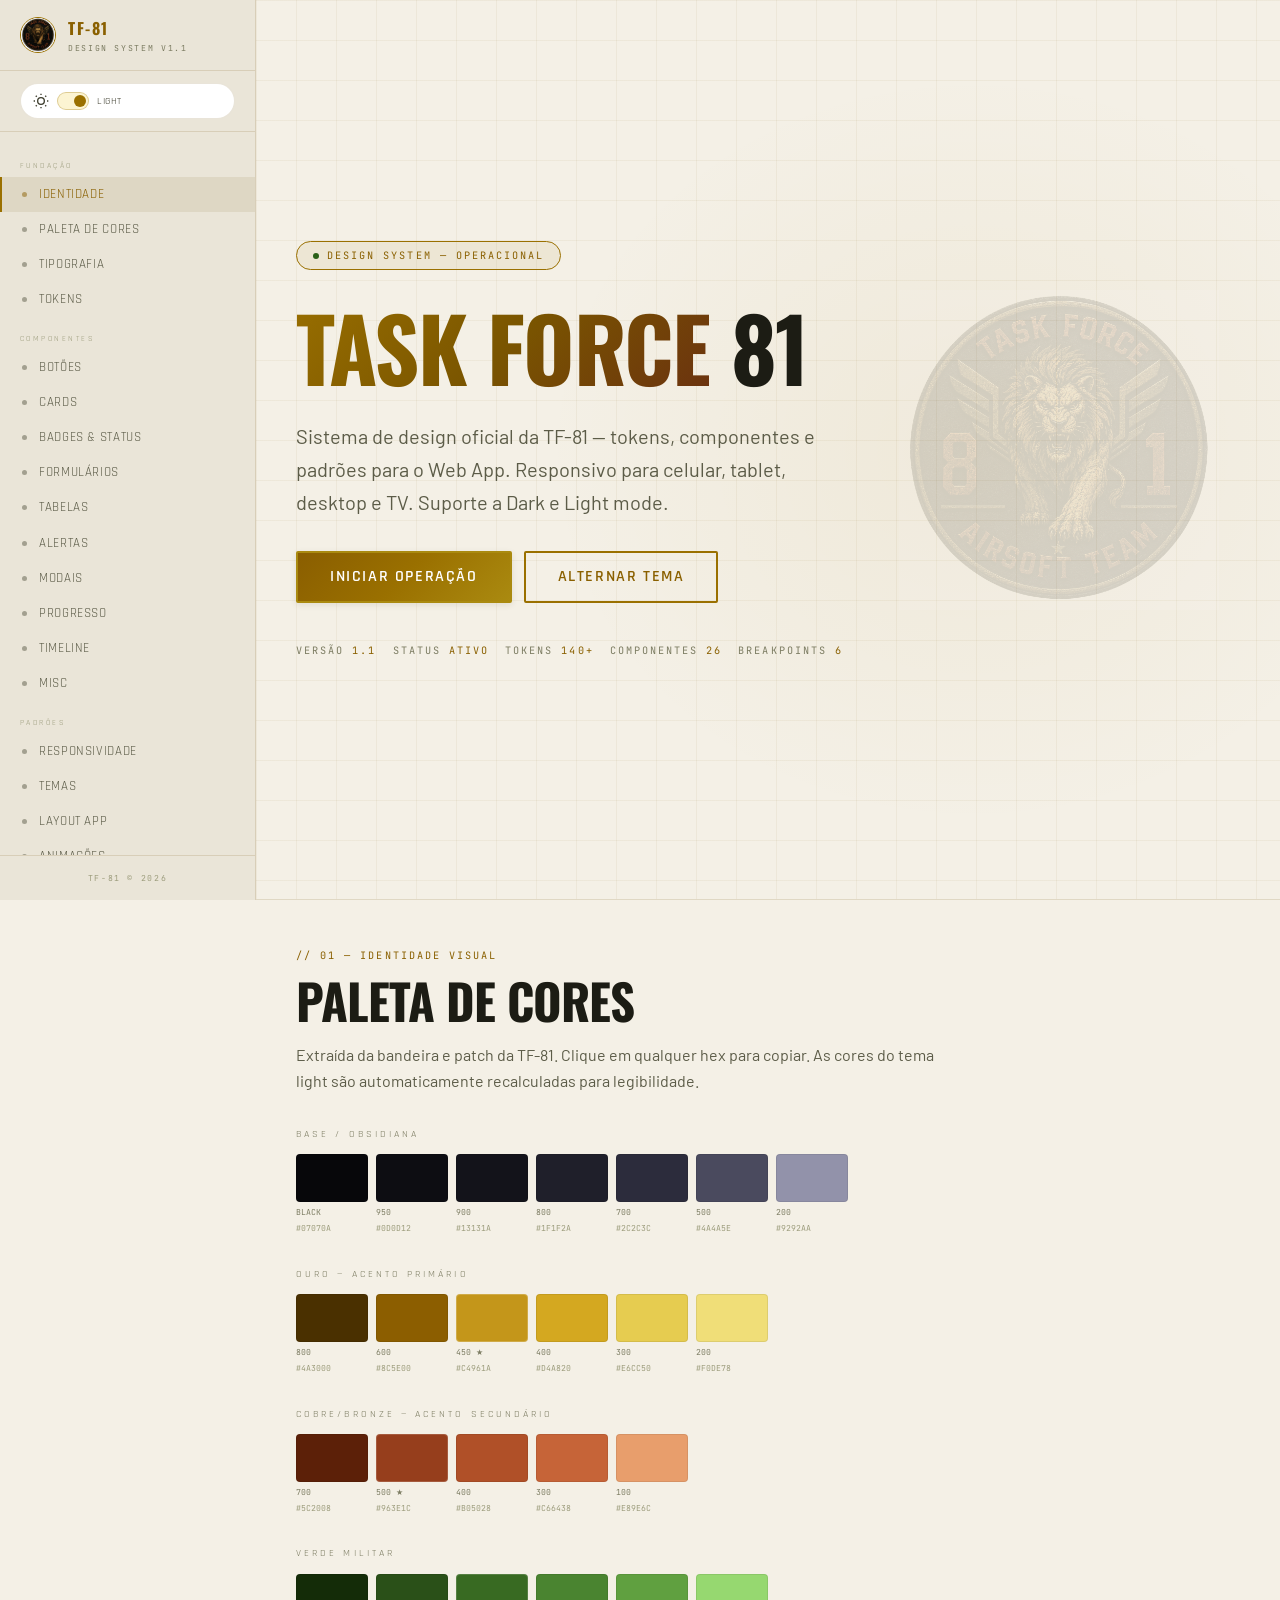
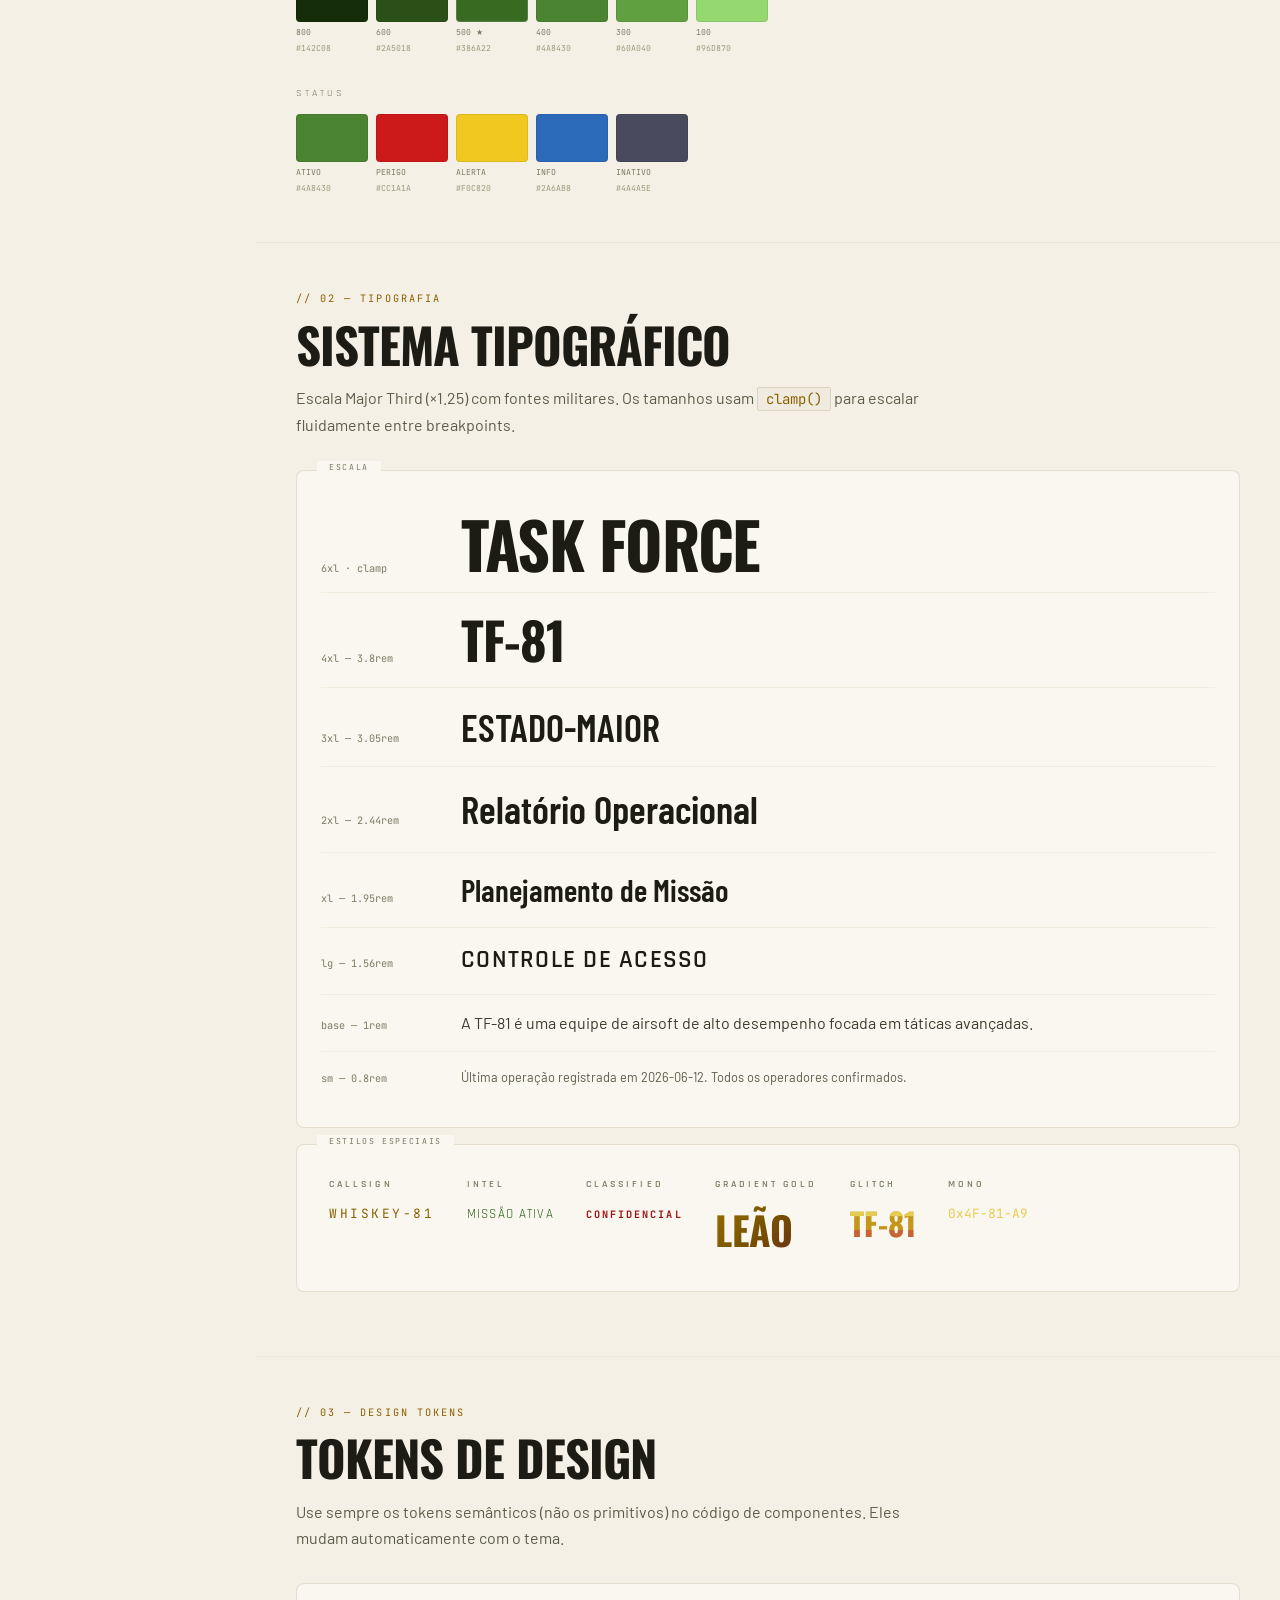
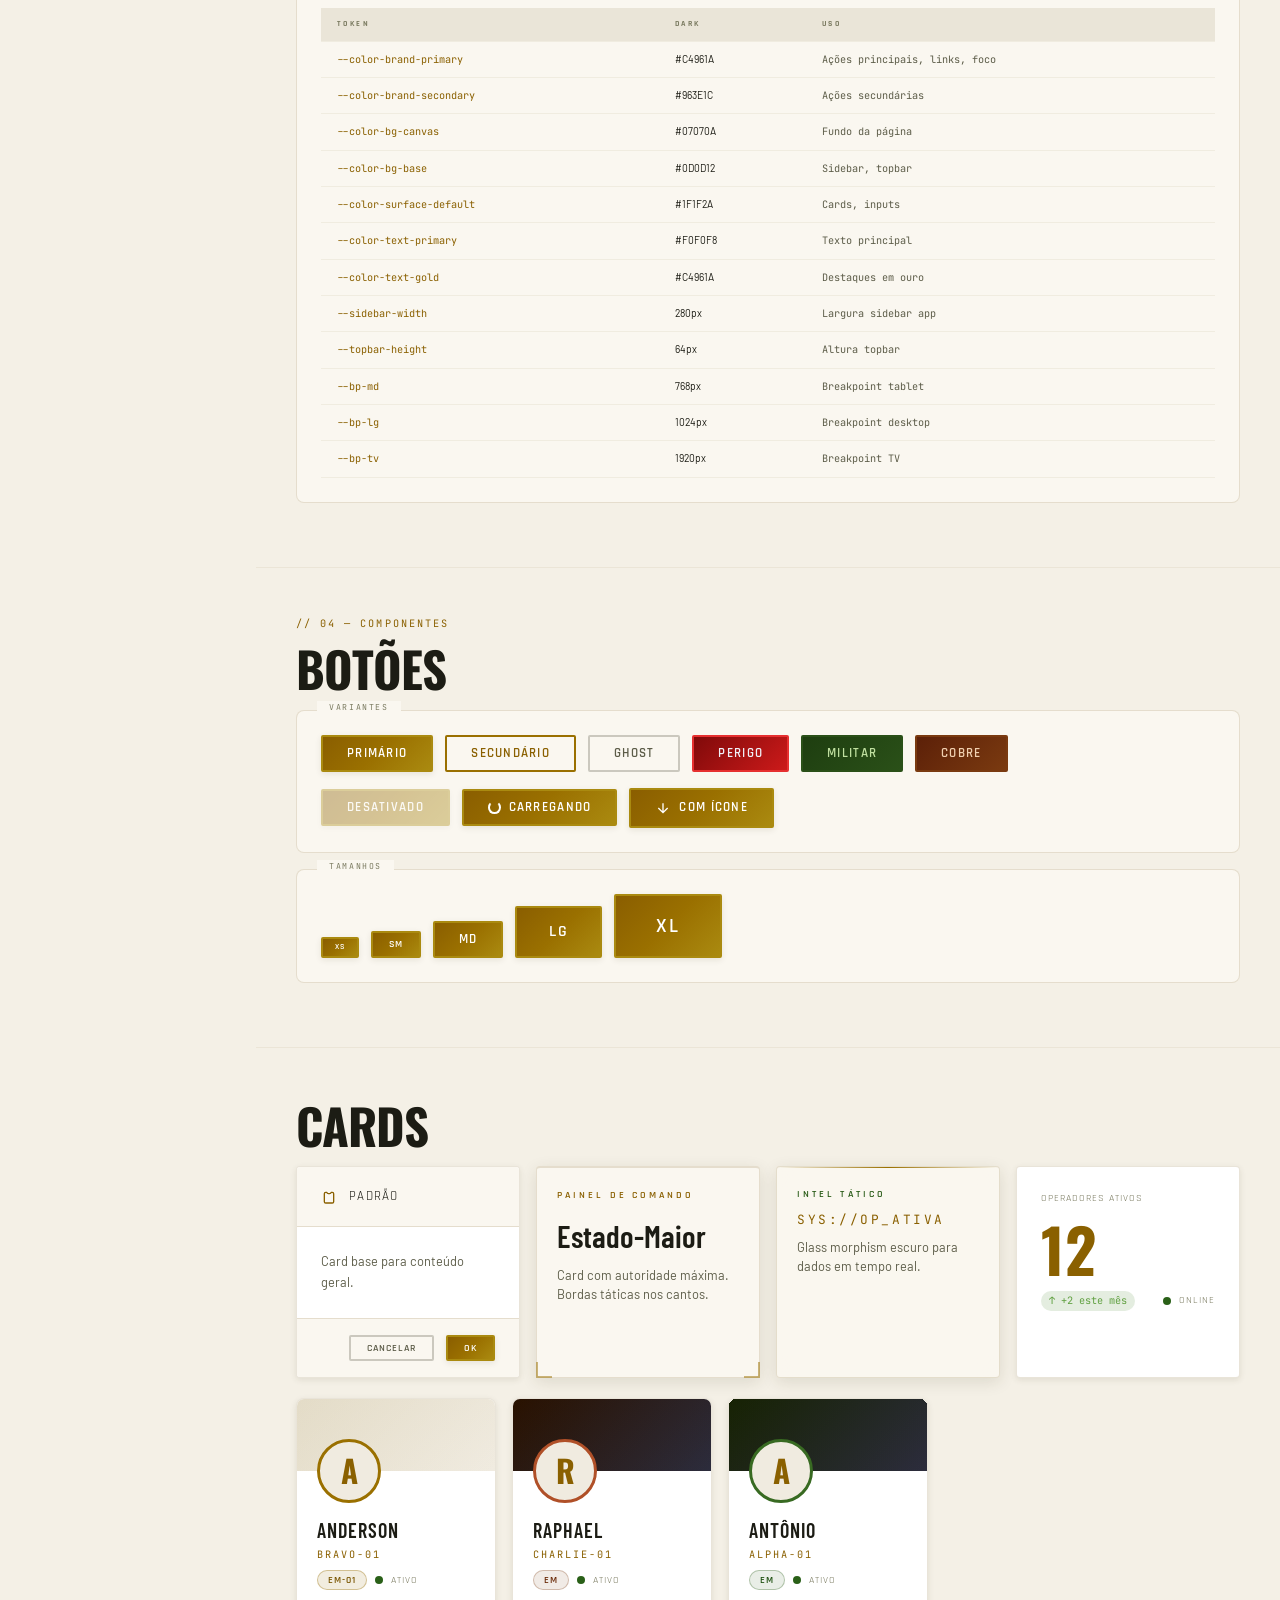
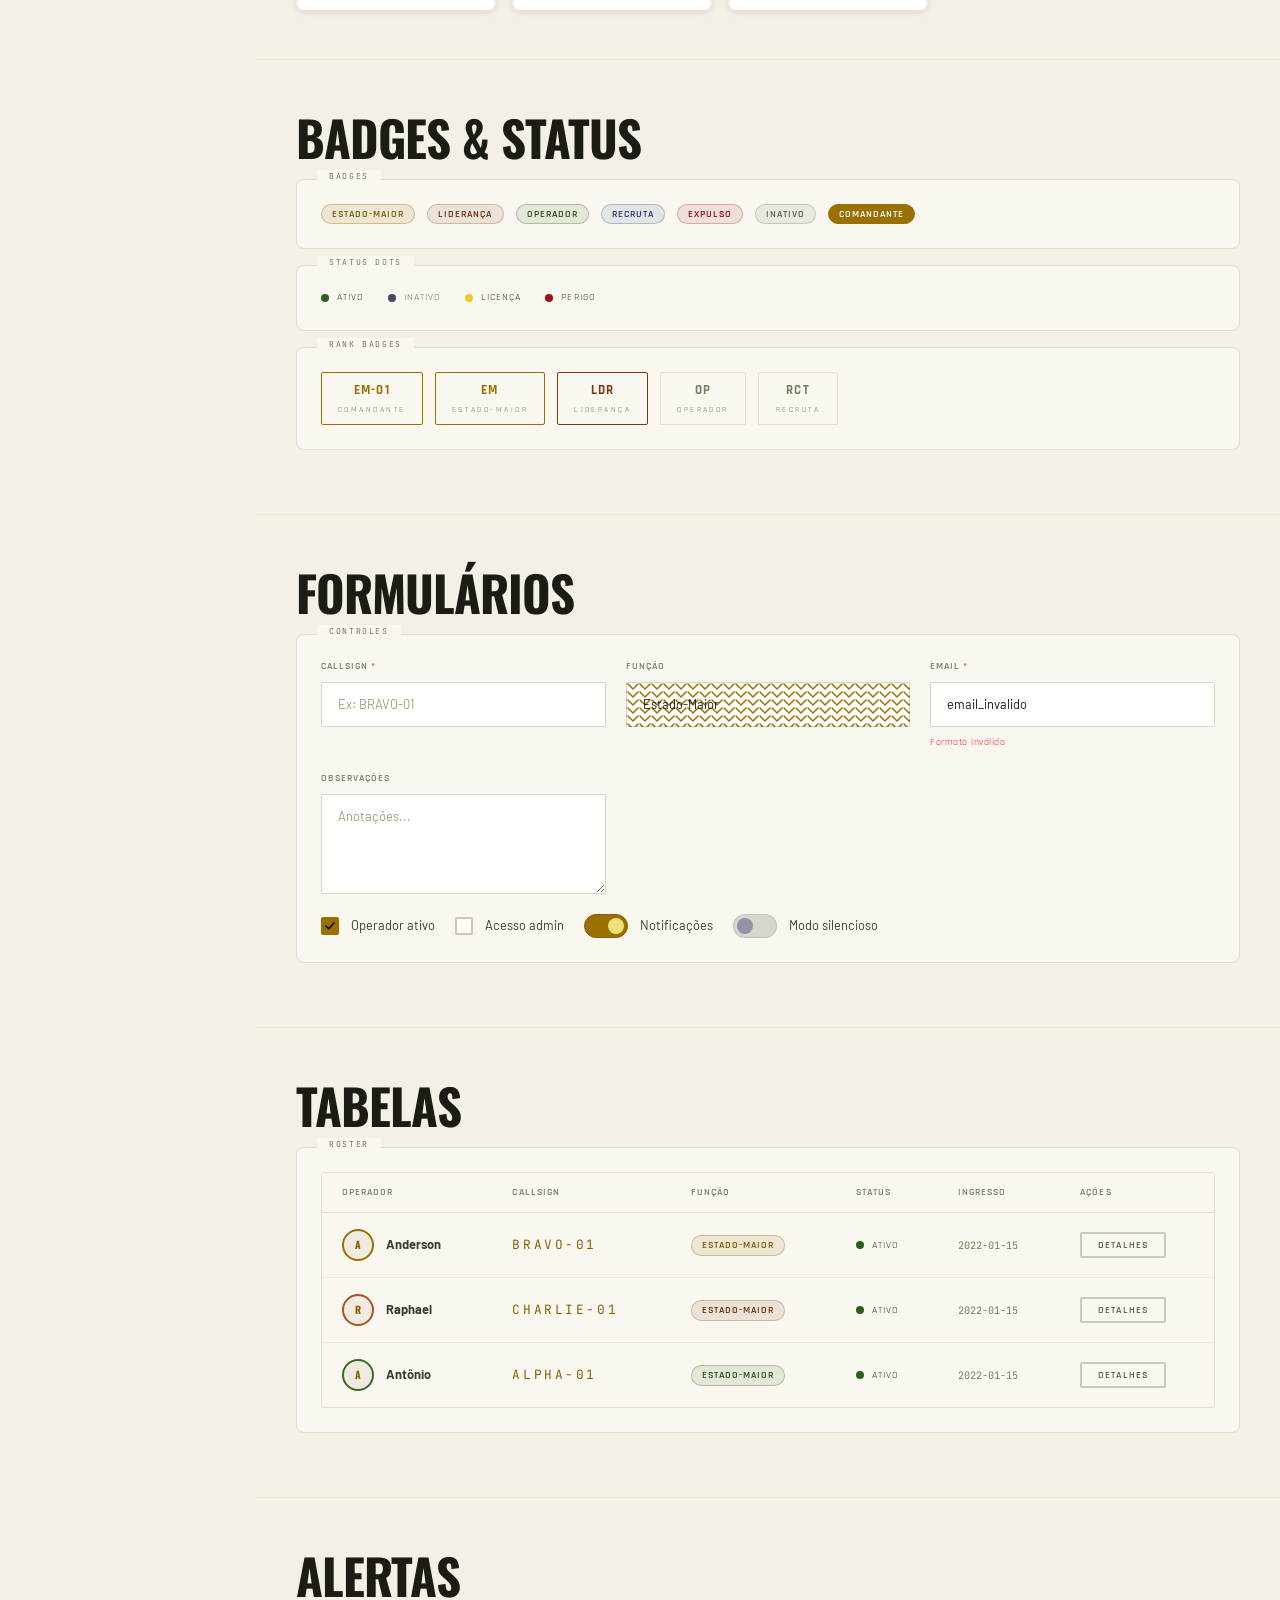
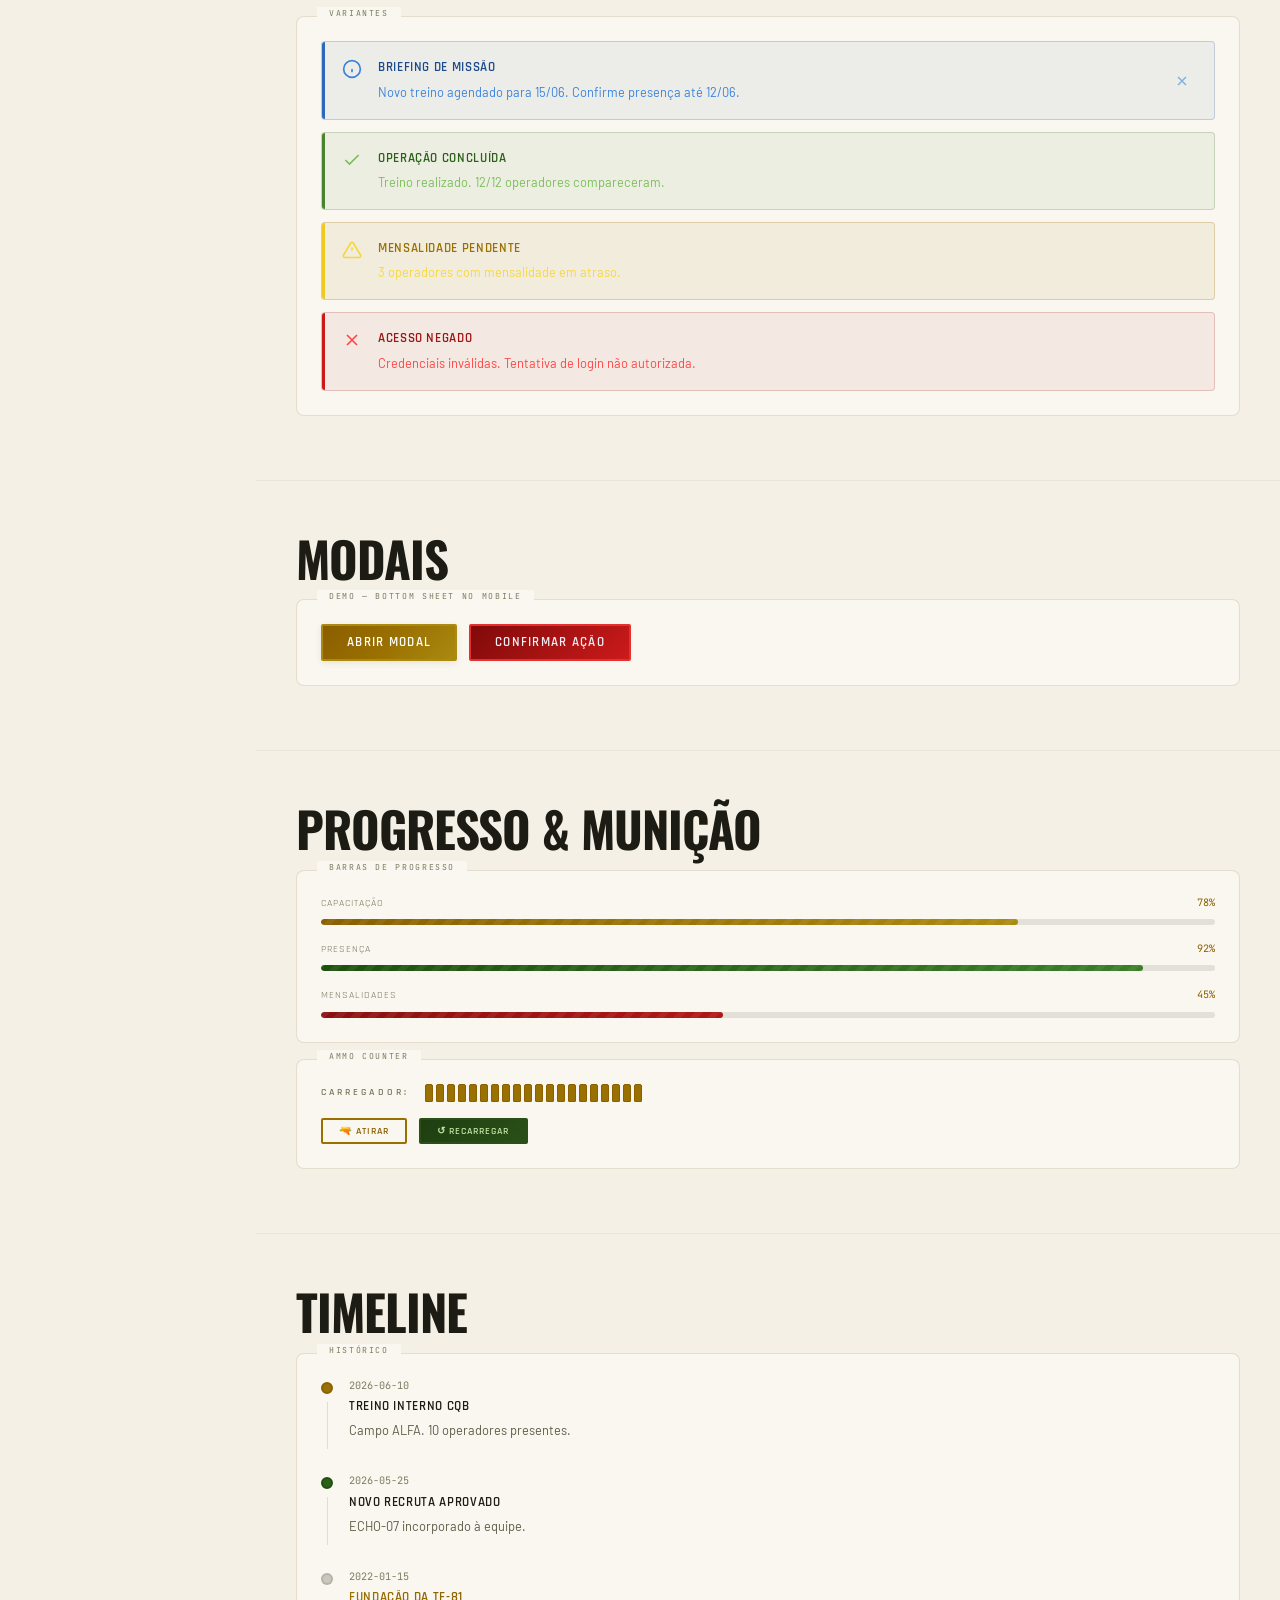
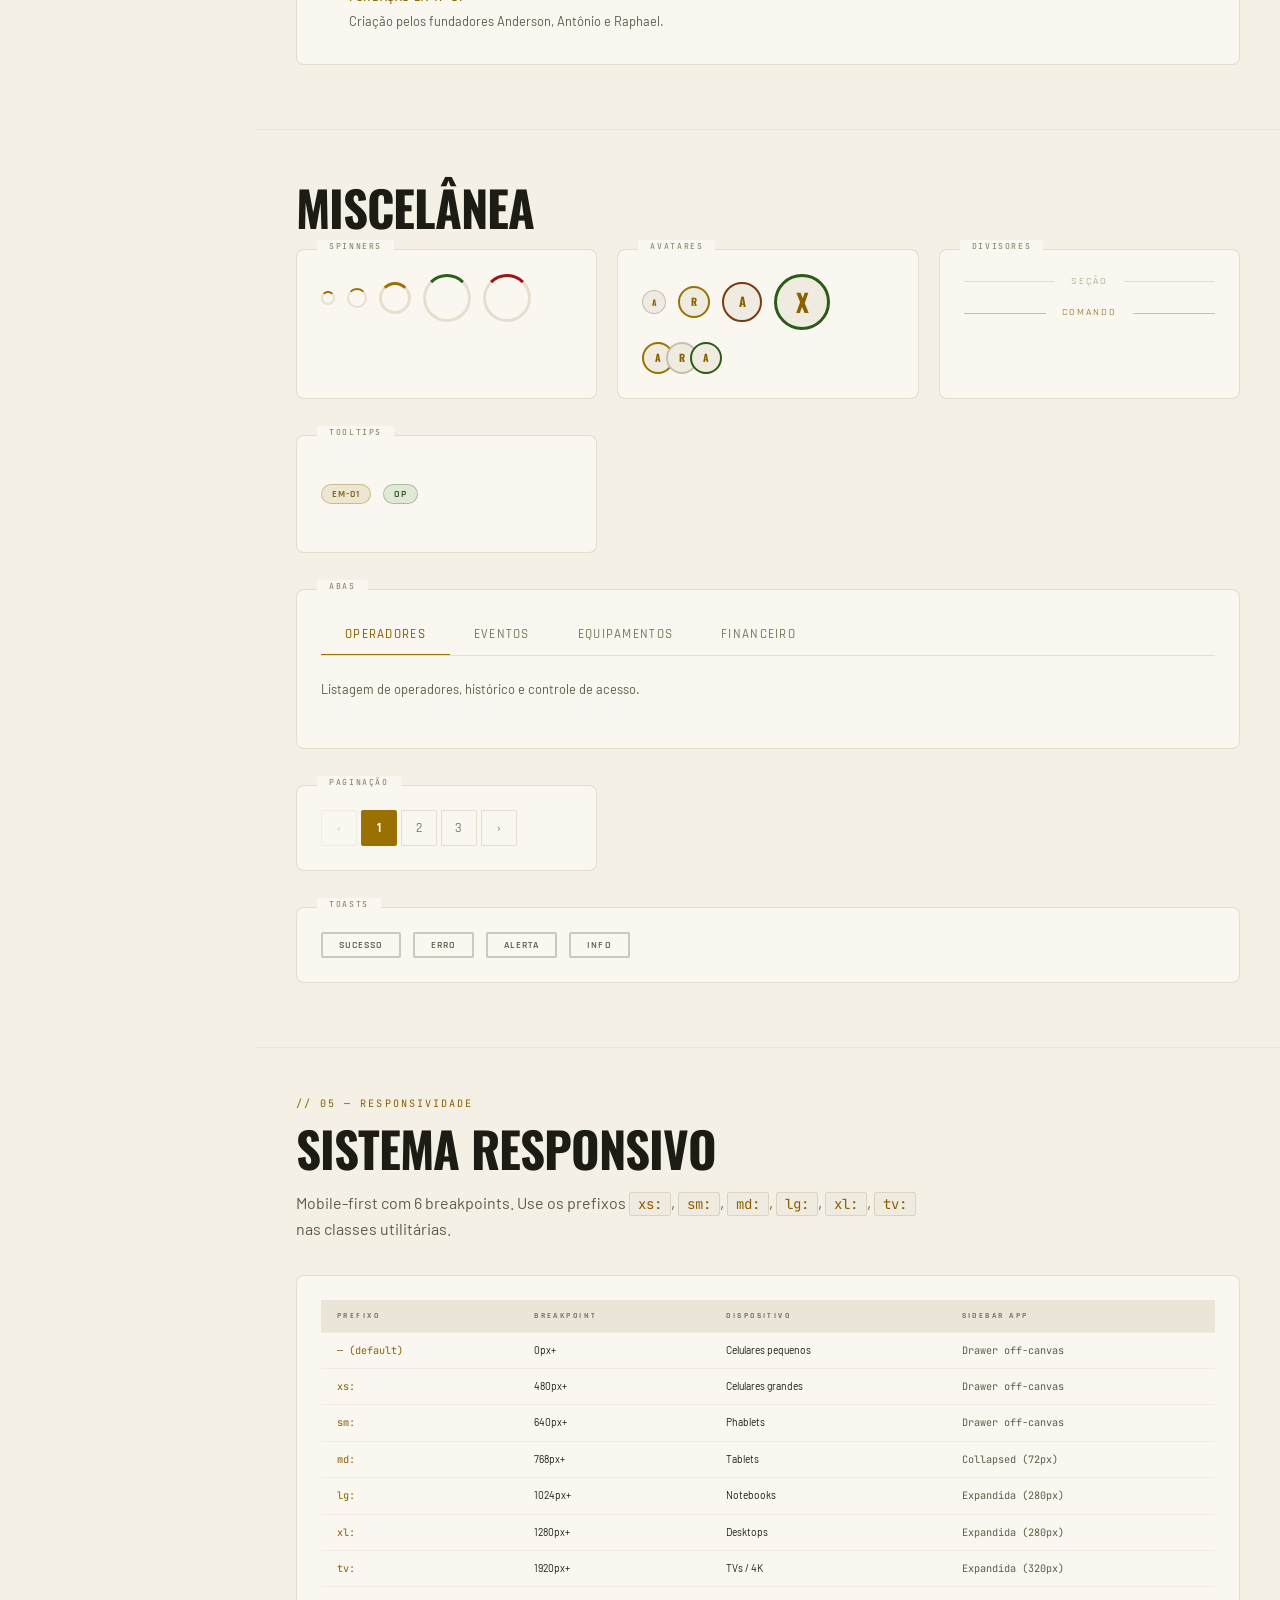
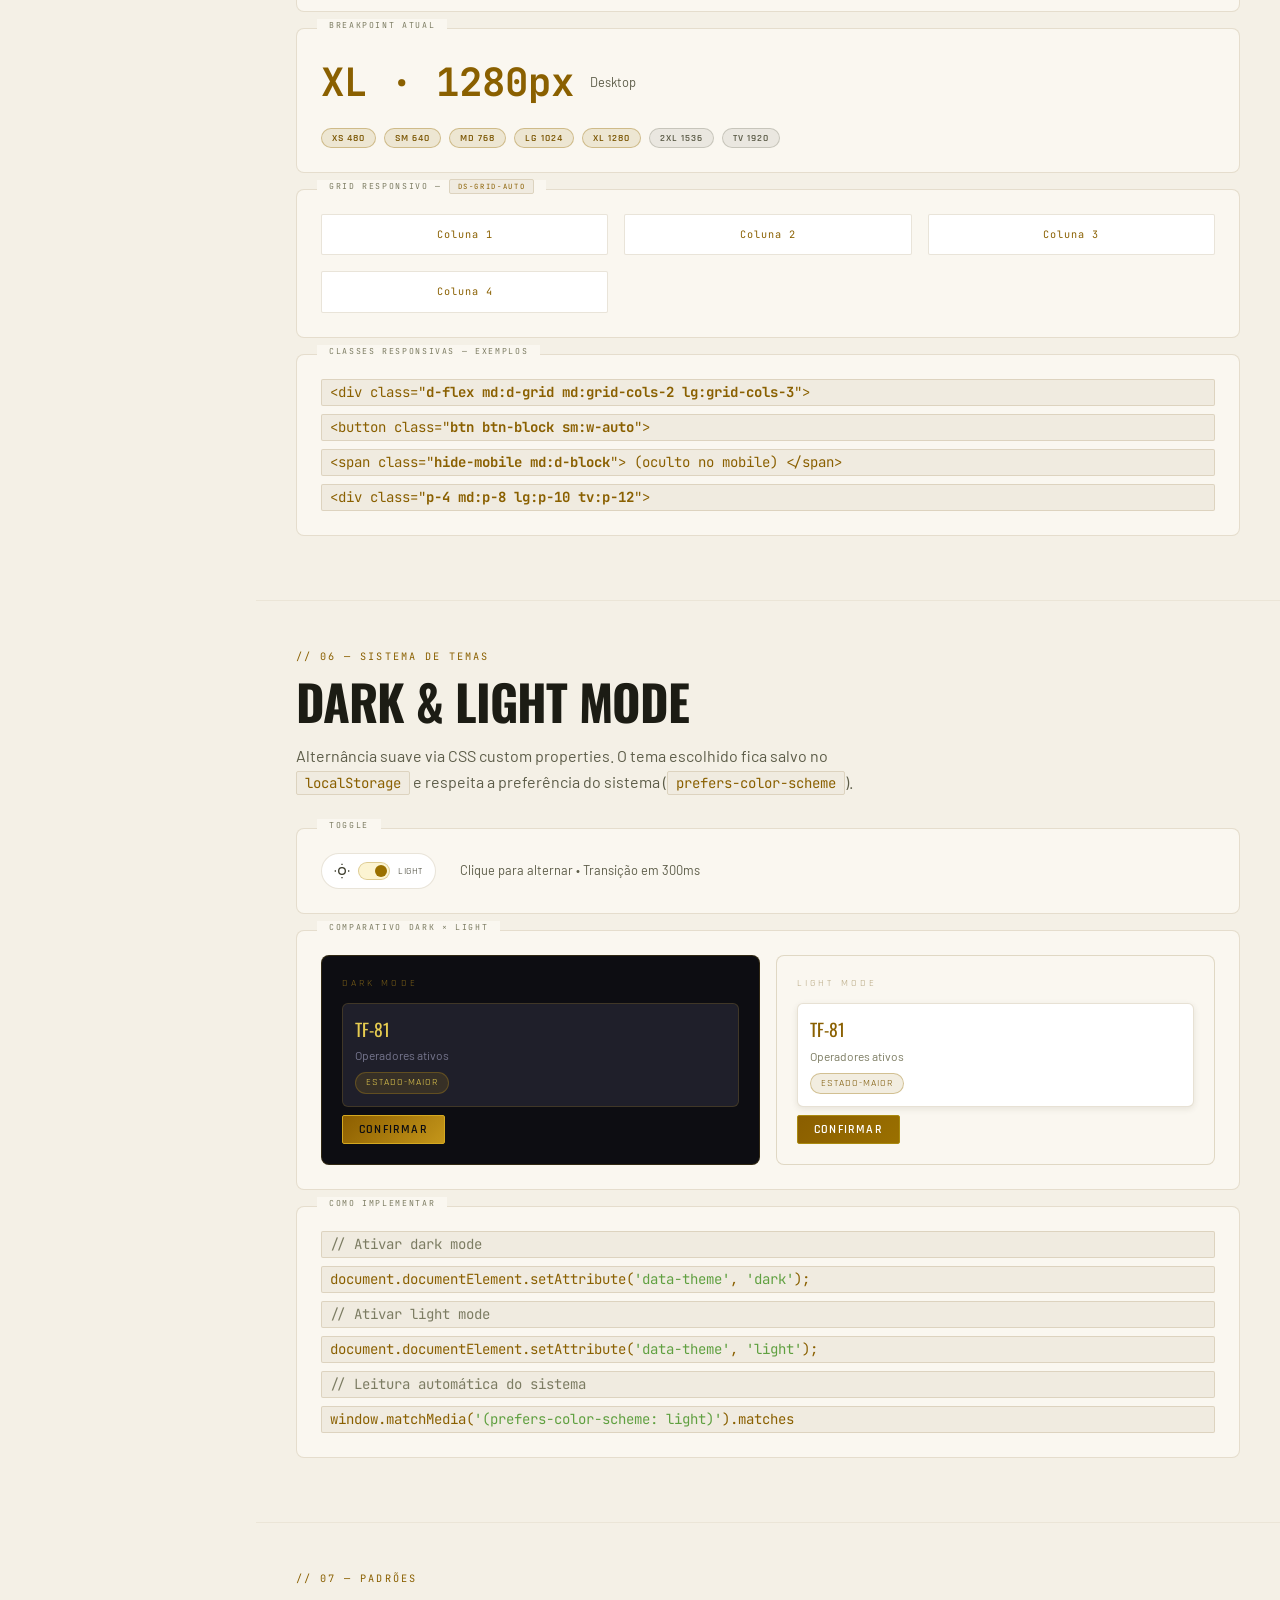
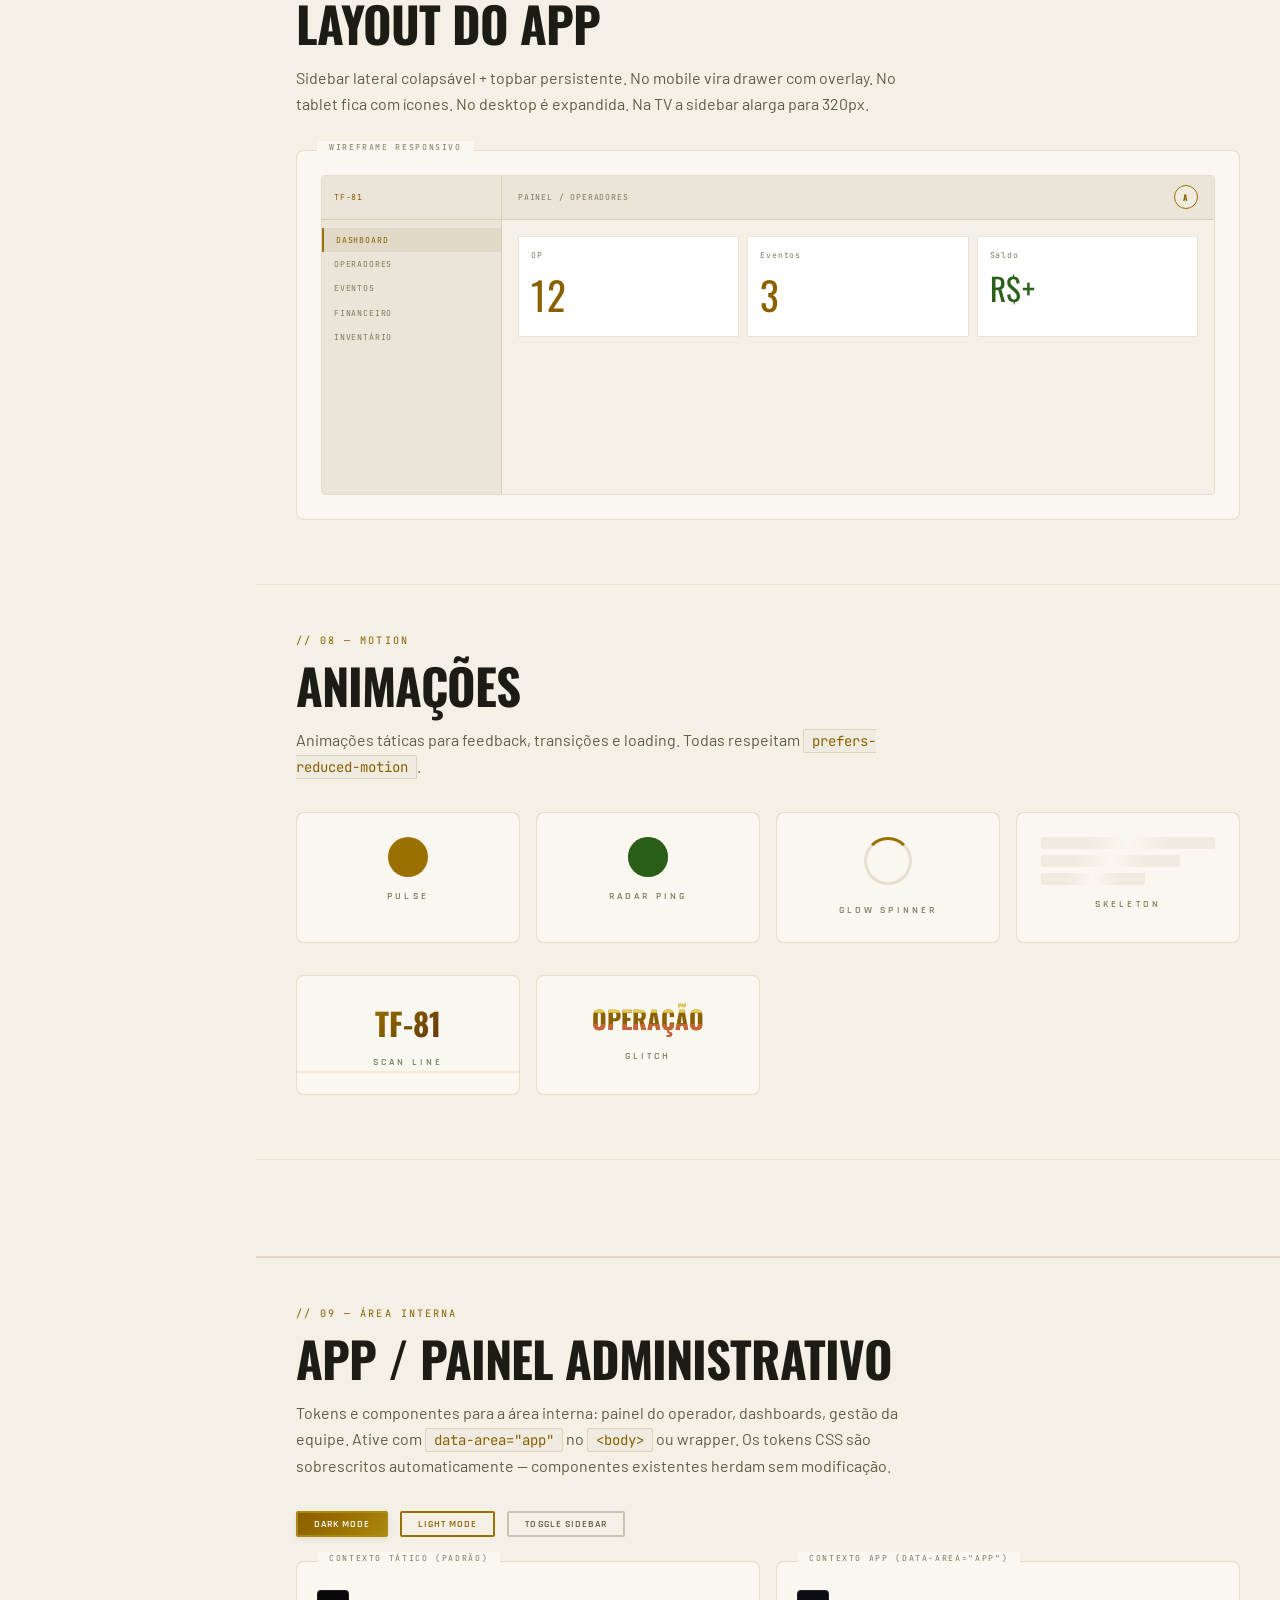
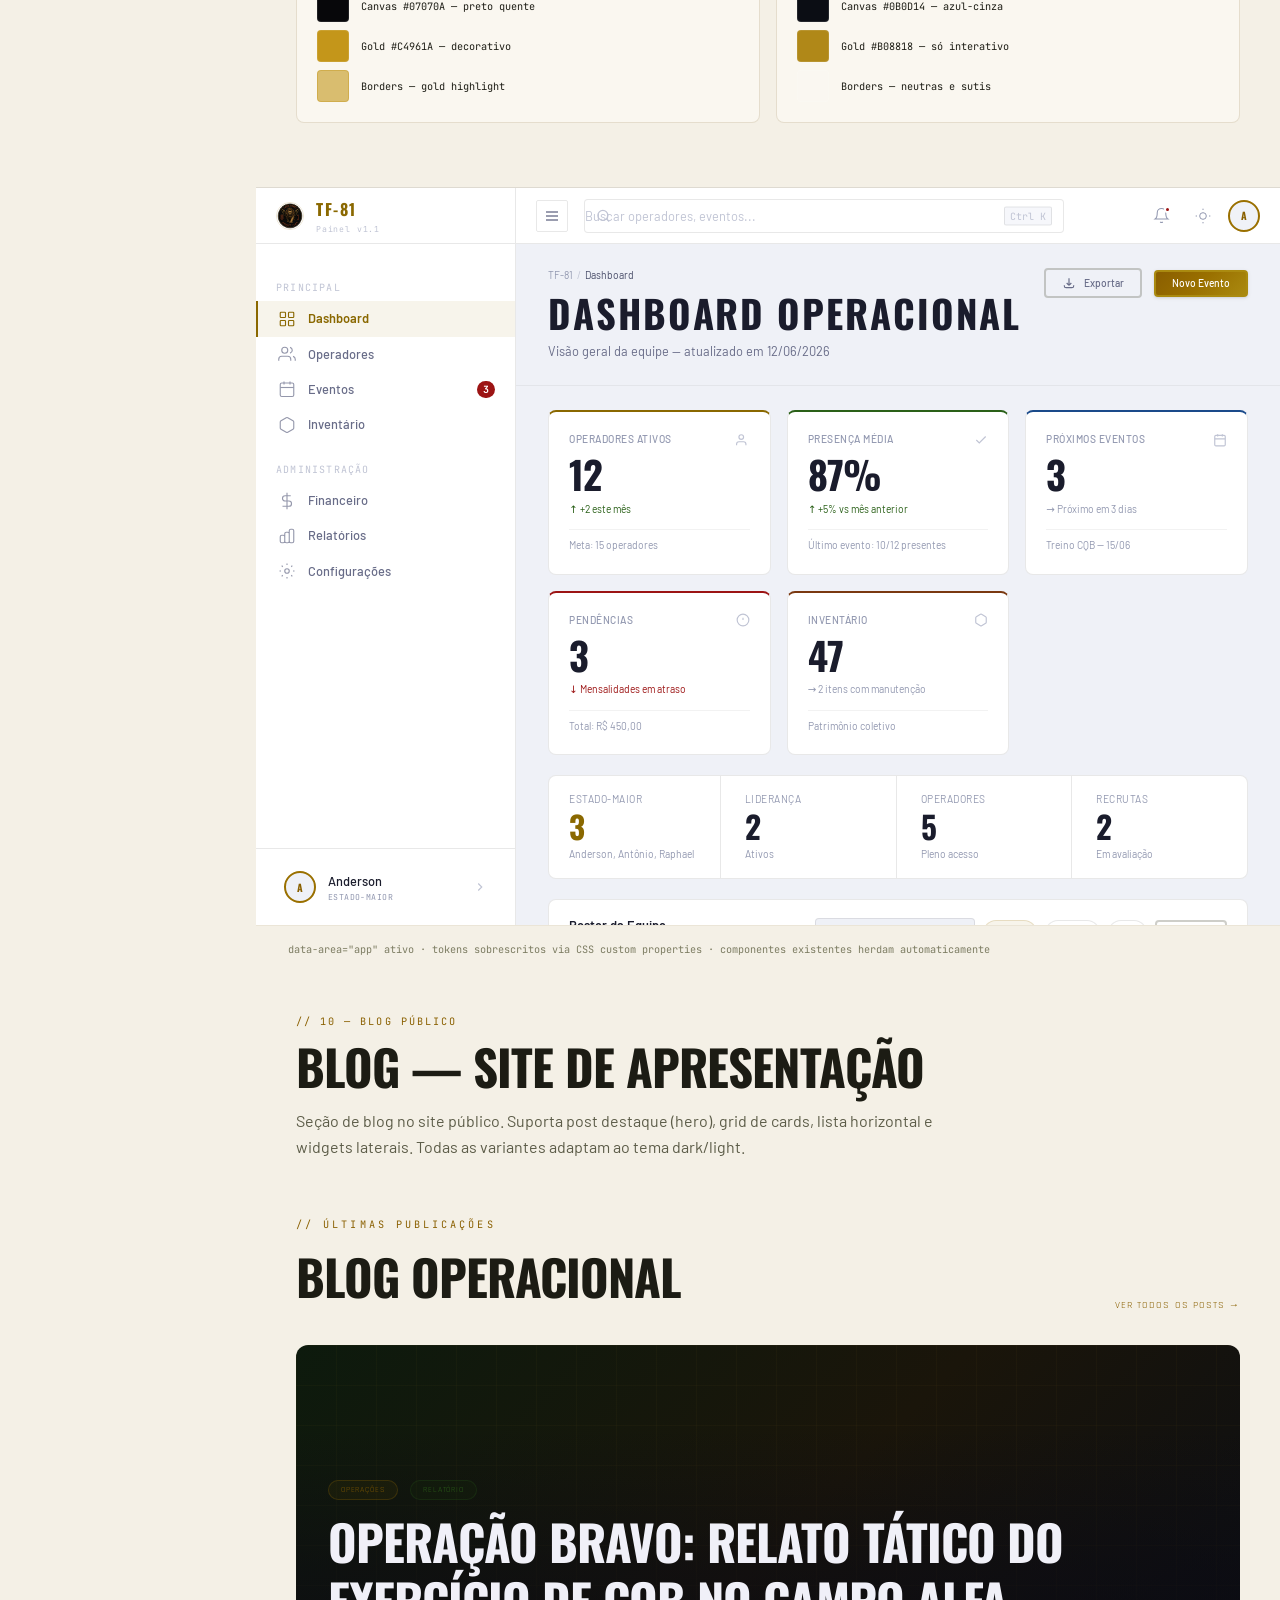
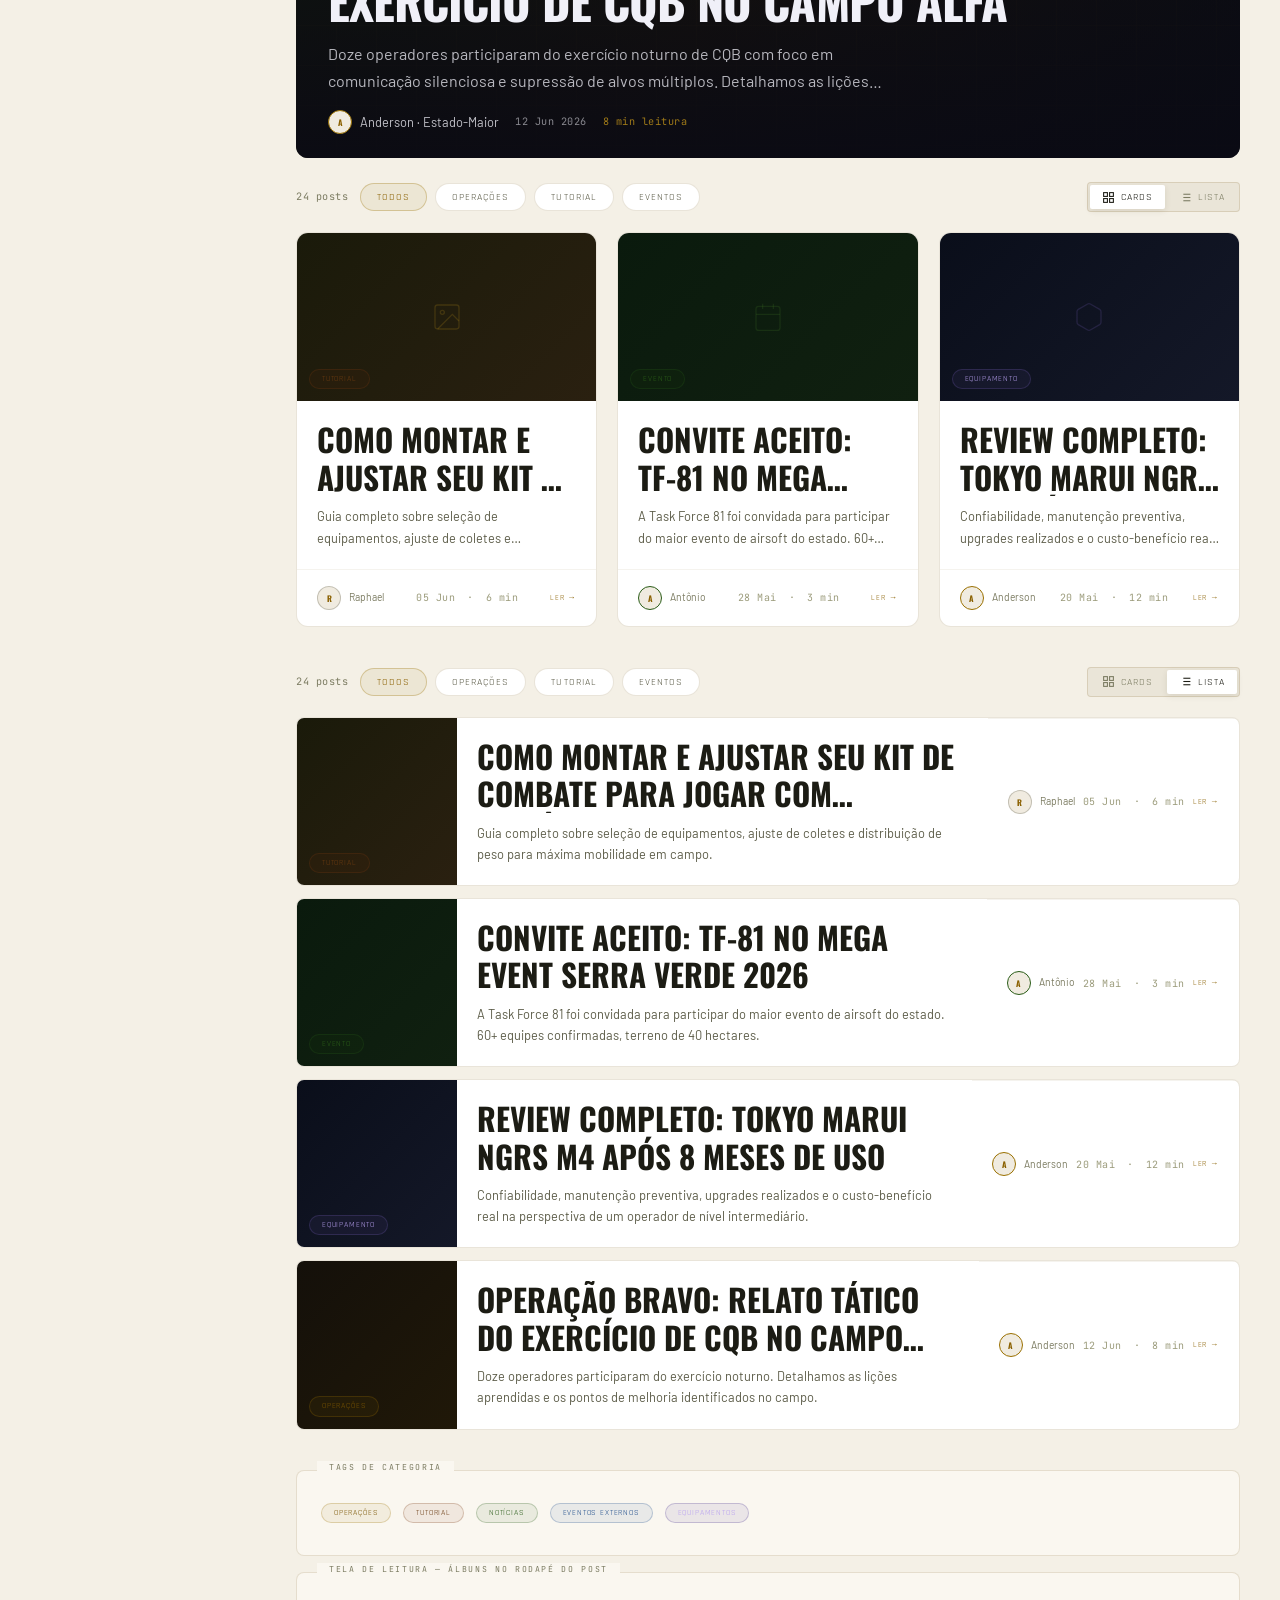
==== commit ee33484c: "feat: Adding new definitions for album and blog post listing and edition." ====
--- a/design-system/index.html
+++ b/design-system/index.html
@@ -17,6 +17,8 @@
   <link rel="stylesheet" href="css/utilities.css">
   <link rel="stylesheet" href="css/animations.css">
   <link rel="stylesheet" href="css/app.css">
+  <link rel="stylesheet" href="css/blog.css">
+  <link rel="stylesheet" href="css/gallery.css">
 
   <style>
     /* ── DS PAGE LAYOUT ──────────────────────────────────────── */
@@ -581,7 +583,15 @@
     <a href="#ds-animations"   class="ds-nav-link"><span class="ds-nav-dot"></span><span class="ds-nav-label">Animações</span></a>
 
     <div class="ds-nav-section">App Interno</div>
-    <a href="#ds-app"          class="ds-nav-link"><span class="ds-nav-dot"></span><span class="ds-nav-label">Área Interna</span></a>
+    <a href="#ds-app"              class="ds-nav-link"><span class="ds-nav-dot"></span><span class="ds-nav-label">Área Interna</span></a>
+
+    <div class="ds-nav-section">Blog</div>
+    <a href="#ds-blog-public"      class="ds-nav-link"><span class="ds-nav-dot"></span><span class="ds-nav-label">Blog — Público</span></a>
+    <a href="#ds-blog-admin"       class="ds-nav-link"><span class="ds-nav-dot"></span><span class="ds-nav-label">Blog — Admin</span></a>
+
+    <div class="ds-nav-section">Galeria</div>
+    <a href="#ds-gallery-public"   class="ds-nav-link"><span class="ds-nav-dot"></span><span class="ds-nav-label">Galeria — Pública</span></a>
+    <a href="#ds-gallery-admin"    class="ds-nav-link"><span class="ds-nav-dot"></span><span class="ds-nav-label">Galeria — Admin</span></a>
   </nav>
 
   <div class="ds-sidebar-footer">TF-81 © 2026</div>
@@ -1752,6 +1762,1061 @@
   });
 </script>
 
+<!-- ══════════════════════════════════════════════════════════
+     BLOG — SEÇÃO PÚBLICA
+     ══════════════════════════════════════════════════════════ -->
+<section id="ds-blog-public" class="ds-section" data-section style="max-width:none;padding:0;border-bottom:none;">
+
+  <div style="padding:var(--space-10) var(--space-10) 0;max-width:1200px">
+    <div class="ds-label">// 10 — BLOG PÚBLICO</div>
+    <h2 class="ds-title">Blog — Site de Apresentação</h2>
+    <p class="ds-desc">Seção de blog no site público. Suporta post destaque (hero), grid de cards, lista horizontal e widgets laterais. Todas as variantes adaptam ao tema dark/light.</p>
+  </div>
+
+  <!-- Blog section preview -->
+  <div style="padding:var(--space-6) var(--space-10) var(--space-10);max-width:1200px">
+
+    <!-- Section header -->
+    <div class="blog-section-hd">
+      <div class="blog-section-hd__left">
+        <div class="blog-section-hd__label">// Últimas Publicações</div>
+        <div class="blog-section-hd__title">Blog Operacional</div>
+      </div>
+      <a href="#" class="blog-section-hd__link">Ver todos os posts →</a>
+    </div>
+
+    <!-- Hero post -->
+    <a href="#" class="blog-hero blog-hero--no-img" style="background:linear-gradient(135deg,#0D1A0D 0%,#1A150A 50%,#0A0D14 100%);margin-bottom:var(--space-6)">
+      <div style="position:absolute;inset:0;background-image:linear-gradient(rgba(196,150,26,0.04) 1px,transparent 1px),linear-gradient(90deg,rgba(196,150,26,0.04) 1px,transparent 1px);background-size:40px 40px;pointer-events:none"></div>
+      <div class="blog-hero__body">
+        <div class="blog-hero__top">
+          <span class="blog-tag blog-tag--ops">Operações</span>
+          <span class="blog-tag blog-tag--news">Relatório</span>
+        </div>
+        <div class="blog-hero__title">Operação Bravo: Relato Tático do Exercício de CQB no Campo ALFA</div>
+        <div class="blog-hero__excerpt">Doze operadores participaram do exercício noturno de CQB com foco em comunicação silenciosa e supressão de alvos múltiplos. Detalhamos as lições aprendidas e pontos de melhoria identificados.</div>
+        <div class="blog-hero__meta">
+          <div class="blog-hero__author">
+            <div class="avatar avatar--xs avatar--gold">A</div>
+            Anderson · Estado-Maior
+          </div>
+          <div class="blog-hero__date">12 Jun 2026</div>
+          <div class="blog-hero__read-time">8 min leitura</div>
+        </div>
+      </div>
+    </a>
+
+    <!-- Toolbar de listagem: filtros + toggle de visualização -->
+    <div style="display:flex;align-items:center;justify-content:space-between;gap:var(--space-4);margin-bottom:var(--space-5);flex-wrap:wrap">
+      <div style="display:flex;align-items:center;gap:var(--space-3);flex-wrap:wrap">
+        <span style="font-family:var(--font-mono);font-size:var(--text-xs);color:var(--color-text-muted);letter-spacing:var(--tracking-wide)">24 posts</span>
+        <div style="display:flex;gap:var(--space-2);flex-wrap:wrap">
+          <button class="gallery-filter__btn active" style="border-radius:var(--radius-full)">Todos</button>
+          <button class="gallery-filter__btn" style="border-radius:var(--radius-full)">Operações</button>
+          <button class="gallery-filter__btn" style="border-radius:var(--radius-full)">Tutorial</button>
+          <button class="gallery-filter__btn" style="border-radius:var(--radius-full)">Eventos</button>
+        </div>
+      </div>
+      <div class="blog-view-toggle">
+        <button class="blog-view-toggle__btn active" title="Cards">
+          <svg width="13" height="13" fill="none" stroke="currentColor" stroke-width="2" viewBox="0 0 24 24"><rect x="3" y="3" width="7" height="7"/><rect x="14" y="3" width="7" height="7"/><rect x="3" y="14" width="7" height="7"/><rect x="14" y="14" width="7" height="7"/></svg>
+          Cards
+        </button>
+        <button class="blog-view-toggle__btn" title="Lista">
+          <svg width="13" height="13" fill="none" stroke="currentColor" stroke-width="2" viewBox="0 0 24 24"><line x1="8" y1="6" x2="21" y2="6"/><line x1="8" y1="12" x2="21" y2="12"/><line x1="8" y1="18" x2="21" y2="18"/><line x1="3" y1="6" x2="3.01" y2="6"/><line x1="3" y1="12" x2="3.01" y2="12"/><line x1="3" y1="18" x2="3.01" y2="18"/></svg>
+          Lista
+        </button>
+      </div>
+    </div>
+
+    <!-- ESTADO: CARDS (toggle ativo em "Cards") -->
+    <div class="blog-grid" style="margin-bottom:var(--space-10)">
+
+      <a href="#" class="blog-card">
+        <div class="blog-card__img blog-card__img--placeholder" style="background:linear-gradient(135deg,#1A1A0A,#2A2010)">
+          <div class="blog-card__cat-overlay"><span class="blog-tag blog-tag--tut">Tutorial</span></div>
+          <svg width="32" height="32" fill="none" stroke="currentColor" stroke-width="1" viewBox="0 0 24 24" style="color:rgba(196,150,26,0.2)"><rect x="3" y="3" width="18" height="18" rx="2"/><circle cx="8.5" cy="8.5" r="1.5"/><polyline points="21 15 16 10 5 21"/></svg>
+        </div>
+        <div class="blog-card__body">
+          <div class="blog-card__title">Como Montar e Ajustar seu Kit de Combate para Jogar com Eficiência</div>
+          <div class="blog-card__excerpt">Guia completo sobre seleção de equipamentos, ajuste de coletes e distribuição de peso para máxima mobilidade em campo.</div>
+        </div>
+        <div class="blog-card__footer">
+          <div class="blog-card__author"><div class="avatar avatar--xs">R</div>Raphael</div>
+          <div class="blog-card__meta"><span>05 Jun</span><span>·</span><span>6 min</span></div>
+          <div class="blog-card__read-more">Ler →</div>
+        </div>
+      </a>
+
+      <a href="#" class="blog-card">
+        <div class="blog-card__img blog-card__img--placeholder" style="background:linear-gradient(135deg,#0A1A0D,#102010)">
+          <div class="blog-card__cat-overlay"><span class="blog-tag blog-tag--news">Evento</span></div>
+          <svg width="32" height="32" fill="none" stroke="currentColor" stroke-width="1" viewBox="0 0 24 24" style="color:rgba(56,106,34,0.25)"><rect x="3" y="4" width="18" height="18" rx="2"/><line x1="16" y1="2" x2="16" y2="6"/><line x1="8" y1="2" x2="8" y2="6"/><line x1="3" y1="10" x2="21" y2="10"/></svg>
+        </div>
+        <div class="blog-card__body">
+          <div class="blog-card__title">Convite Aceito: TF-81 no Mega Event Serra Verde 2026</div>
+          <div class="blog-card__excerpt">A Task Force 81 foi convidada para participar do maior evento de airsoft do estado. 60+ equipes confirmadas, terreno de 40 hectares.</div>
+        </div>
+        <div class="blog-card__footer">
+          <div class="blog-card__author"><div class="avatar avatar--xs avatar--green">A</div>Antônio</div>
+          <div class="blog-card__meta"><span>28 Mai</span><span>·</span><span>3 min</span></div>
+          <div class="blog-card__read-more">Ler →</div>
+        </div>
+      </a>
+
+      <a href="#" class="blog-card">
+        <div class="blog-card__img blog-card__img--placeholder" style="background:linear-gradient(135deg,#0A0E1A,#141828)">
+          <div class="blog-card__cat-overlay"><span class="blog-tag blog-tag--equip">Equipamento</span></div>
+          <svg width="32" height="32" fill="none" stroke="currentColor" stroke-width="1" viewBox="0 0 24 24" style="color:rgba(100,80,160,0.25)"><path d="M21 16V8a2 2 0 00-1-1.73l-7-4a2 2 0 00-2 0l-7 4A2 2 0 003 8v8a2 2 0 001 1.73l7 4a2 2 0 002 0l7-4A2 2 0 0021 16z"/></svg>
+        </div>
+        <div class="blog-card__body">
+          <div class="blog-card__title">Review Completo: Tokyo Marui NGRS M4 após 8 meses de uso</div>
+          <div class="blog-card__excerpt">Confiabilidade, manutenção preventiva, upgrades realizados e o custo-benefício real na perspectiva de um operador de nível intermediário.</div>
+        </div>
+        <div class="blog-card__footer">
+          <div class="blog-card__author"><div class="avatar avatar--xs avatar--gold">A</div>Anderson</div>
+          <div class="blog-card__meta"><span>20 Mai</span><span>·</span><span>12 min</span></div>
+          <div class="blog-card__read-more">Ler →</div>
+        </div>
+      </a>
+    </div>
+
+    <!-- ESTADO: LISTA (toggle ativo em "Lista") — mesmos posts em variante horizontal -->
+    <div style="display:flex;align-items:center;justify-content:space-between;gap:var(--space-4);margin-bottom:var(--space-5);flex-wrap:wrap">
+      <div style="display:flex;align-items:center;gap:var(--space-3);flex-wrap:wrap">
+        <span style="font-family:var(--font-mono);font-size:var(--text-xs);color:var(--color-text-muted);letter-spacing:var(--tracking-wide)">24 posts</span>
+        <div style="display:flex;gap:var(--space-2);flex-wrap:wrap">
+          <button class="gallery-filter__btn active" style="border-radius:var(--radius-full)">Todos</button>
+          <button class="gallery-filter__btn" style="border-radius:var(--radius-full)">Operações</button>
+          <button class="gallery-filter__btn" style="border-radius:var(--radius-full)">Tutorial</button>
+          <button class="gallery-filter__btn" style="border-radius:var(--radius-full)">Eventos</button>
+        </div>
+      </div>
+      <div class="blog-view-toggle">
+        <button class="blog-view-toggle__btn" title="Cards">
+          <svg width="13" height="13" fill="none" stroke="currentColor" stroke-width="2" viewBox="0 0 24 24"><rect x="3" y="3" width="7" height="7"/><rect x="14" y="3" width="7" height="7"/><rect x="3" y="14" width="7" height="7"/><rect x="14" y="14" width="7" height="7"/></svg>
+          Cards
+        </button>
+        <button class="blog-view-toggle__btn active" title="Lista">
+          <svg width="13" height="13" fill="none" stroke="currentColor" stroke-width="2" viewBox="0 0 24 24"><line x1="8" y1="6" x2="21" y2="6"/><line x1="8" y1="12" x2="21" y2="12"/><line x1="8" y1="18" x2="21" y2="18"/><line x1="3" y1="6" x2="3.01" y2="6"/><line x1="3" y1="12" x2="3.01" y2="12"/><line x1="3" y1="18" x2="3.01" y2="18"/></svg>
+          Lista
+        </button>
+      </div>
+    </div>
+
+    <div style="display:flex;flex-direction:column;gap:var(--space-3);margin-bottom:var(--space-10)">
+
+      <a href="#" class="blog-card blog-card--h">
+        <div class="blog-card__img" style="background:linear-gradient(135deg,#1A1A0A,#2A2010)">
+          <div class="blog-card__cat-overlay"><span class="blog-tag blog-tag--tut">Tutorial</span></div>
+        </div>
+        <div class="blog-card__body">
+          <div class="blog-card__title">Como Montar e Ajustar seu Kit de Combate para Jogar com Eficiência</div>
+          <div class="blog-card__excerpt">Guia completo sobre seleção de equipamentos, ajuste de coletes e distribuição de peso para máxima mobilidade em campo.</div>
+        </div>
+        <div class="blog-card__footer">
+          <div class="blog-card__author"><div class="avatar avatar--xs">R</div>Raphael</div>
+          <div class="blog-card__meta"><span>05 Jun</span><span>·</span><span>6 min</span></div>
+          <div class="blog-card__read-more">Ler →</div>
+        </div>
+      </a>
+
+      <a href="#" class="blog-card blog-card--h">
+        <div class="blog-card__img" style="background:linear-gradient(135deg,#0A1A0D,#102010)">
+          <div class="blog-card__cat-overlay"><span class="blog-tag blog-tag--news">Evento</span></div>
+        </div>
+        <div class="blog-card__body">
+          <div class="blog-card__title">Convite Aceito: TF-81 no Mega Event Serra Verde 2026</div>
+          <div class="blog-card__excerpt">A Task Force 81 foi convidada para participar do maior evento de airsoft do estado. 60+ equipes confirmadas, terreno de 40 hectares.</div>
+        </div>
+        <div class="blog-card__footer">
+          <div class="blog-card__author"><div class="avatar avatar--xs avatar--green">A</div>Antônio</div>
+          <div class="blog-card__meta"><span>28 Mai</span><span>·</span><span>3 min</span></div>
+          <div class="blog-card__read-more">Ler →</div>
+        </div>
+      </a>
+
+      <a href="#" class="blog-card blog-card--h">
+        <div class="blog-card__img" style="background:linear-gradient(135deg,#0A0E1A,#141828)">
+          <div class="blog-card__cat-overlay"><span class="blog-tag blog-tag--equip">Equipamento</span></div>
+        </div>
+        <div class="blog-card__body">
+          <div class="blog-card__title">Review Completo: Tokyo Marui NGRS M4 após 8 meses de uso</div>
+          <div class="blog-card__excerpt">Confiabilidade, manutenção preventiva, upgrades realizados e o custo-benefício real na perspectiva de um operador de nível intermediário.</div>
+        </div>
+        <div class="blog-card__footer">
+          <div class="blog-card__author"><div class="avatar avatar--xs avatar--gold">A</div>Anderson</div>
+          <div class="blog-card__meta"><span>20 Mai</span><span>·</span><span>12 min</span></div>
+          <div class="blog-card__read-more">Ler →</div>
+        </div>
+      </a>
+
+      <a href="#" class="blog-card blog-card--h">
+        <div class="blog-card__img" style="background:linear-gradient(135deg,#14100A,#201808)">
+          <div class="blog-card__cat-overlay"><span class="blog-tag blog-tag--ops">Operações</span></div>
+        </div>
+        <div class="blog-card__body">
+          <div class="blog-card__title">Operação Bravo: Relato Tático do Exercício de CQB no Campo ALFA</div>
+          <div class="blog-card__excerpt">Doze operadores participaram do exercício noturno. Detalhamos as lições aprendidas e os pontos de melhoria identificados no campo.</div>
+        </div>
+        <div class="blog-card__footer">
+          <div class="blog-card__author"><div class="avatar avatar--xs avatar--gold">A</div>Anderson</div>
+          <div class="blog-card__meta"><span>12 Jun</span><span>·</span><span>8 min</span></div>
+          <div class="blog-card__read-more">Ler →</div>
+        </div>
+      </a>
+
+    </div>
+
+    <!-- Tags demo -->
+    <div class="ds-preview" style="margin-top:var(--space-4)">
+      <span class="ds-preview-label">TAGS DE CATEGORIA</span>
+      <div class="ds-row" style="padding:var(--space-2) 0">
+        <span class="blog-tag blog-tag--ops">Operações</span>
+        <span class="blog-tag blog-tag--tut">Tutorial</span>
+        <span class="blog-tag blog-tag--news">Notícias</span>
+        <span class="blog-tag blog-tag--ext">Eventos Externos</span>
+        <span class="blog-tag blog-tag--equip">Equipamentos</span>
+      </div>
+    </div>
+
+    <!-- POST READING — álbuns associados no rodapé -->
+    <div class="ds-preview" style="margin-top:var(--space-4);padding:var(--space-6) var(--space-6) var(--space-5)">
+      <span class="ds-preview-label">TELA DE LEITURA — ÁLBUNS NO RODAPÉ DO POST</span>
+
+      <!-- Simula o final de um post publicado -->
+      <div style="max-width:760px;margin-top:var(--space-5)">
+        <!-- Trecho final do post (simulado) -->
+        <div style="font-size:var(--text-base);color:var(--color-text-tertiary);line-height:var(--leading-relaxed);padding-bottom:var(--space-6);border-bottom:1px solid var(--color-border-subtle)">
+          <p>...O exercício encerrou com êxito. A equipe demonstrou alta capacidade de adaptação e execução tática em condições adversas. O próximo ciclo de treinamento está programado para julho de 2026.</p>
+          <div style="display:flex;align-items:center;gap:var(--space-4);margin-top:var(--space-5);flex-wrap:wrap">
+            <div style="display:flex;align-items:center;gap:var(--space-2)">
+              <div class="avatar avatar--sm avatar--gold">A</div>
+              <div>
+                <div style="font-weight:var(--weight-medium);font-size:var(--text-sm);color:var(--color-text-primary)">Anderson · Estado-Maior</div>
+                <div style="font-family:var(--font-mono);font-size:10px;color:var(--color-text-muted)">12 Jun 2026 · 8 min leitura</div>
+              </div>
+            </div>
+            <div style="display:flex;gap:var(--space-2);flex-wrap:wrap">
+              <span class="blog-tag blog-tag--ops">Operações</span>
+              <span class="blog-tag blog-tag--ops">CQB</span>
+              <span class="blog-tag blog-tag--ops">Treino</span>
+            </div>
+          </div>
+        </div>
+
+        <!-- Álbuns de fotos associados ao post -->
+        <div class="post-albums-section">
+          <div class="post-albums-section__label">// Registro Fotográfico</div>
+          <div class="post-albums-section__title">Álbuns do Evento</div>
+          <div class="post-albums-grid">
+
+            <!-- Álbum 1 com slides rotativos na capa -->
+            <a href="#" class="post-album-card">
+              <div class="post-album-card__cover">
+                <div class="album-card__slides" style="position:absolute;inset:0">
+                  <div class="album-card__slide" style="background:linear-gradient(135deg,#1A1A0A,#2A2010)"></div>
+                  <div class="album-card__slide" style="background:linear-gradient(135deg,#0A1A0D,#102010)"></div>
+                  <div class="album-card__slide" style="background:linear-gradient(135deg,#14100A,#201808)"></div>
+                </div>
+              </div>
+              <div class="post-album-card__info">
+                <div class="post-album-card__name">Operação Bravo</div>
+                <div class="post-album-card__count">📷 24 fotos · Jun 2026</div>
+              </div>
+            </a>
+
+            <!-- Álbum 2 -->
+            <a href="#" class="post-album-card">
+              <div class="post-album-card__cover">
+                <div class="album-card__slides" style="position:absolute;inset:0">
+                  <div class="album-card__slide" style="background:linear-gradient(135deg,#0A0E1A,#10141E)"></div>
+                  <div class="album-card__slide" style="background:linear-gradient(135deg,#140A0A,#201414)"></div>
+                </div>
+              </div>
+              <div class="post-album-card__info">
+                <div class="post-album-card__name">Bastidores — Campo ALFA</div>
+                <div class="post-album-card__count">📷 12 fotos · Jun 2026</div>
+              </div>
+            </a>
+
+          </div>
+        </div>
+      </div>
+    </div>
+
+  </div>
+</section>
+
+<!-- ══════════════════════════════════════════════════════════
+     BLOG — ADMIN PANEL
+     ══════════════════════════════════════════════════════════ -->
+<section id="ds-blog-admin" class="ds-section" data-section style="max-width:none;padding:0;border-bottom:none;border-top:1px solid var(--color-border-subtle)">
+
+  <div style="padding:var(--space-10) var(--space-10) 0;max-width:1200px">
+    <div class="ds-label">// 11 — BLOG ADMIN</div>
+    <h2 class="ds-title">Blog — Painel de Gerenciamento</h2>
+    <p class="ds-desc">Painel interno (data-area="app") para operadores designados como criativos. Cadastro, edição e gerenciamento de posts com controle de status.</p>
+  </div>
+
+  <div data-area="app" style="padding:var(--space-6) var(--space-10) var(--space-10)">
+
+    <!-- Blog stats -->
+    <div class="blog-stats" style="margin-bottom:var(--space-5)">
+      <div class="blog-stat blog-stat">
+        <div class="blog-stat__value" data-count="24">0</div>
+        <div class="blog-stat__label">Total de Posts</div>
+        <div class="blog-stat__delta blog-stat__delta--up">↑ +3 este mês</div>
+      </div>
+      <div class="blog-stat">
+        <div class="blog-stat__value" data-count="18">0</div>
+        <div class="blog-stat__label">Publicados</div>
+        <div class="blog-stat__delta blog-stat__delta--up">↑ ativos</div>
+      </div>
+      <div class="blog-stat">
+        <div class="blog-stat__value" data-count="4">0</div>
+        <div class="blog-stat__label">Rascunhos</div>
+        <div class="blog-stat__delta" style="color:var(--color-text-muted)">Em edição</div>
+      </div>
+      <div class="blog-stat">
+        <div class="blog-stat__value" data-count="2">0</div>
+        <div class="blog-stat__label">Agendados</div>
+        <div class="blog-stat__delta" style="color:var(--color-status-info)">→ Esta semana</div>
+      </div>
+      <div class="blog-stat">
+        <div class="blog-stat__value" data-count="3842">0</div>
+        <div class="blog-stat__label">Visualizações</div>
+        <div class="blog-stat__delta blog-stat__delta--up">↑ +12% 30d</div>
+      </div>
+    </div>
+
+    <!-- Status badges demo + posts table -->
+    <div class="data-table-wrap" style="margin-bottom:var(--space-5)">
+      <div class="data-table-header">
+        <div>
+          <div class="data-table-title">Gerenciar Posts</div>
+          <div class="data-table-count">24 posts</div>
+        </div>
+        <div style="display:flex;align-items:center;gap:var(--space-2);flex-wrap:wrap">
+          <span class="chip active">Todos</span>
+          <span class="chip">Publicados</span>
+          <span class="chip">Rascunhos</span>
+          <span class="chip">Agendados</span>
+          <!-- View toggle -->
+          <div class="blog-view-toggle">
+            <button class="blog-view-toggle__btn" title="Visualização em cards">
+              <svg width="12" height="12" fill="none" stroke="currentColor" stroke-width="2" viewBox="0 0 24 24"><rect x="3" y="3" width="7" height="7"/><rect x="14" y="3" width="7" height="7"/><rect x="3" y="14" width="7" height="7"/><rect x="14" y="14" width="7" height="7"/></svg>
+              Cards
+            </button>
+            <button class="blog-view-toggle__btn active" title="Visualização em lista">
+              <svg width="12" height="12" fill="none" stroke="currentColor" stroke-width="2" viewBox="0 0 24 24"><line x1="8" y1="6" x2="21" y2="6"/><line x1="8" y1="12" x2="21" y2="12"/><line x1="8" y1="18" x2="21" y2="18"/><line x1="3" y1="6" x2="3.01" y2="6"/><line x1="3" y1="12" x2="3.01" y2="12"/><line x1="3" y1="18" x2="3.01" y2="18"/></svg>
+              Lista
+            </button>
+          </div>
+          <button class="btn btn-primary btn-sm">+ Novo Post</button>
+        </div>
+      </div>
+      <div class="data-table-scroll">
+        <table class="data-table">
+          <thead>
+            <tr>
+              <th class="col-check"><input type="checkbox"></th>
+              <th style="min-width:52px"></th>
+              <th class="sortable sort-asc" style="min-width:220px">Título</th>
+              <th>Autor</th>
+              <th>Categoria</th>
+              <th>Status</th>
+              <th class="sortable">Data</th>
+              <th style="text-align:right">Views</th>
+              <th></th>
+            </tr>
+          </thead>
+          <tbody>
+            <tr>
+              <td class="col-check"><input type="checkbox"></td>
+              <td><div class="post-thumb--placeholder"><svg width="16" height="16" fill="none" stroke="currentColor" stroke-width="1.5" viewBox="0 0 24 24" style="color:var(--color-text-disabled)"><rect x="3" y="3" width="18" height="18" rx="2"/><circle cx="8.5" cy="8.5" r="1.5"/><polyline points="21 15 16 10 5 21"/></svg></div></td>
+              <td>
+                <div class="blog-post-info">
+                  <div class="blog-post-info__title">Operação Bravo: Relato Tático do Exercício de CQB</div>
+                  <div class="blog-post-info__excerpt">Doze operadores participaram do exercício noturno...</div>
+                </div>
+              </td>
+              <td><div style="display:flex;align-items:center;gap:var(--space-2)"><div class="avatar avatar--xs avatar--gold">A</div><span style="font-size:var(--text-xs)">Anderson</span></div></td>
+              <td><span class="blog-tag blog-tag--ops" style="font-size:10px">Operações</span></td>
+              <td><span class="post-status post-status--published">Publicado</span></td>
+              <td><span style="font-family:var(--font-mono);font-size:10px;color:var(--color-text-muted)">12/06/26</span></td>
+              <td style="text-align:right;font-family:var(--font-mono);font-size:var(--text-xs);color:var(--color-text-secondary)">842</td>
+              <td><button class="app-bar__icon-btn" style="width:28px;height:28px"><svg width="14" height="14" fill="currentColor" viewBox="0 0 24 24"><circle cx="12" cy="5" r="1.5"/><circle cx="12" cy="12" r="1.5"/><circle cx="12" cy="19" r="1.5"/></svg></button></td>
+            </tr>
+            <tr>
+              <td class="col-check"><input type="checkbox"></td>
+              <td><div class="post-thumb--placeholder"><svg width="16" height="16" fill="none" stroke="currentColor" stroke-width="1.5" viewBox="0 0 24 24" style="color:var(--color-text-disabled)"><rect x="3" y="3" width="18" height="18" rx="2"/><circle cx="8.5" cy="8.5" r="1.5"/><polyline points="21 15 16 10 5 21"/></svg></div></td>
+              <td>
+                <div class="blog-post-info">
+                  <div class="blog-post-info__title">Como Montar seu Kit de Combate para Jogar com Eficiência</div>
+                  <div class="blog-post-info__excerpt">Guia completo sobre seleção de equipamentos...</div>
+                </div>
+              </td>
+              <td><div style="display:flex;align-items:center;gap:var(--space-2)"><div class="avatar avatar--xs" style="border-color:var(--color-text-copper)">R</div><span style="font-size:var(--text-xs)">Raphael</span></div></td>
+              <td><span class="blog-tag blog-tag--tut" style="font-size:10px">Tutorial</span></td>
+              <td><span class="post-status post-status--published">Publicado</span></td>
+              <td><span style="font-family:var(--font-mono);font-size:10px;color:var(--color-text-muted)">05/06/26</span></td>
+              <td style="text-align:right;font-family:var(--font-mono);font-size:var(--text-xs);color:var(--color-text-secondary)">621</td>
+              <td><button class="app-bar__icon-btn" style="width:28px;height:28px"><svg width="14" height="14" fill="currentColor" viewBox="0 0 24 24"><circle cx="12" cy="5" r="1.5"/><circle cx="12" cy="12" r="1.5"/><circle cx="12" cy="19" r="1.5"/></svg></button></td>
+            </tr>
+            <tr>
+              <td class="col-check"><input type="checkbox"></td>
+              <td><div class="post-thumb--placeholder"><svg width="16" height="16" fill="none" stroke="currentColor" stroke-width="1.5" viewBox="0 0 24 24" style="color:var(--color-text-disabled)"><rect x="3" y="3" width="18" height="18" rx="2"/><circle cx="8.5" cy="8.5" r="1.5"/><polyline points="21 15 16 10 5 21"/></svg></div></td>
+              <td>
+                <div class="blog-post-info">
+                  <div class="blog-post-info__title">Fotografia de Airsoft: Como Registrar a Ação em Campo</div>
+                  <div class="blog-post-info__excerpt">Rascunho em andamento — aguardando revisão...</div>
+                </div>
+              </td>
+              <td><div style="display:flex;align-items:center;gap:var(--space-2)"><div class="avatar avatar--xs avatar--green">A</div><span style="font-size:var(--text-xs)">Antônio</span></div></td>
+              <td><span class="blog-tag blog-tag--news" style="font-size:10px">Conteúdo</span></td>
+              <td><span class="post-status post-status--draft">Rascunho</span></td>
+              <td><span style="font-family:var(--font-mono);font-size:10px;color:var(--color-text-muted)">—</span></td>
+              <td style="text-align:right;font-family:var(--font-mono);font-size:var(--text-xs);color:var(--color-text-muted)">—</td>
+              <td><button class="app-bar__icon-btn" style="width:28px;height:28px"><svg width="14" height="14" fill="currentColor" viewBox="0 0 24 24"><circle cx="12" cy="5" r="1.5"/><circle cx="12" cy="12" r="1.5"/><circle cx="12" cy="19" r="1.5"/></svg></button></td>
+            </tr>
+            <tr>
+              <td class="col-check"><input type="checkbox"></td>
+              <td><div class="post-thumb--placeholder"><svg width="16" height="16" fill="none" stroke="currentColor" stroke-width="1.5" viewBox="0 0 24 24" style="color:var(--color-text-disabled)"><rect x="3" y="3" width="18" height="18" rx="2"/><circle cx="8.5" cy="8.5" r="1.5"/><polyline points="21 15 16 10 5 21"/></svg></div></td>
+              <td>
+                <div class="blog-post-info">
+                  <div class="blog-post-info__title">TF-81 no Mega Event Serra Verde 2026 — Resultados</div>
+                  <div class="blog-post-info__excerpt">Agendado para publicação automática na sexta-feira...</div>
+                </div>
+              </td>
+              <td><div style="display:flex;align-items:center;gap:var(--space-2)"><div class="avatar avatar--xs avatar--gold">A</div><span style="font-size:var(--text-xs)">Anderson</span></div></td>
+              <td><span class="blog-tag blog-tag--news" style="font-size:10px">Evento</span></td>
+              <td><span class="post-status post-status--scheduled">Agendado</span></td>
+              <td><span style="font-family:var(--font-mono);font-size:10px;color:var(--color-text-muted)">20/06/26</span></td>
+              <td style="text-align:right;font-family:var(--font-mono);font-size:var(--text-xs);color:var(--color-text-muted)">—</td>
+              <td><button class="app-bar__icon-btn" style="width:28px;height:28px"><svg width="14" height="14" fill="currentColor" viewBox="0 0 24 24"><circle cx="12" cy="5" r="1.5"/><circle cx="12" cy="12" r="1.5"/><circle cx="12" cy="19" r="1.5"/></svg></button></td>
+            </tr>
+          </tbody>
+        </table>
+      </div>
+      <div class="data-table-footer">
+        <span>Mostrando 4 de 24 posts</span>
+        <div class="data-table-pager">
+          <button disabled>‹</button><button class="active">1</button><button>2</button><button>3</button><button>›</button>
+        </div>
+      </div>
+    </div>
+
+    <!-- CARDS VIEW — modo alternativo de exibição dos posts -->
+    <div class="data-table-wrap" style="margin-bottom:var(--space-5)">
+      <div class="data-table-header">
+        <div>
+          <div class="data-table-title">Gerenciar Posts</div>
+          <div class="data-table-count">24 posts</div>
+        </div>
+        <div style="display:flex;align-items:center;gap:var(--space-2);flex-wrap:wrap">
+          <span class="chip active">Todos</span>
+          <span class="chip">Publicados</span>
+          <span class="chip">Rascunhos</span>
+          <div class="blog-view-toggle">
+            <button class="blog-view-toggle__btn active" title="Cards">
+              <svg width="12" height="12" fill="none" stroke="currentColor" stroke-width="2" viewBox="0 0 24 24"><rect x="3" y="3" width="7" height="7"/><rect x="14" y="3" width="7" height="7"/><rect x="3" y="14" width="7" height="7"/><rect x="14" y="14" width="7" height="7"/></svg>
+              Cards
+            </button>
+            <button class="blog-view-toggle__btn" title="Lista">
+              <svg width="12" height="12" fill="none" stroke="currentColor" stroke-width="2" viewBox="0 0 24 24"><line x1="8" y1="6" x2="21" y2="6"/><line x1="8" y1="12" x2="21" y2="12"/><line x1="8" y1="18" x2="21" y2="18"/><line x1="3" y1="6" x2="3.01" y2="6"/><line x1="3" y1="12" x2="3.01" y2="12"/><line x1="3" y1="18" x2="3.01" y2="18"/></svg>
+              Lista
+            </button>
+          </div>
+          <button class="btn btn-primary btn-sm">+ Novo Post</button>
+        </div>
+      </div>
+      <div class="blog-posts-cards">
+
+        <!-- Card: publicado -->
+        <div class="blog-post-card">
+          <div class="blog-post-card__cover" style="background:linear-gradient(135deg,#1A1A0A,#2A2010)">
+            <div class="blog-post-card__status"><span class="post-status post-status--published">Publicado</span></div>
+          </div>
+          <div class="blog-post-card__body">
+            <div class="blog-post-card__title">Operação Bravo: Relato Tático do Exercício de CQB no Campo ALFA</div>
+            <div class="blog-post-card__meta">
+              <div style="display:flex;align-items:center;gap:var(--space-1-5)"><div class="avatar avatar--xs avatar--gold">A</div>Anderson</div>
+              <span>·</span><span>12/06/26</span><span>·</span><span>842 views</span>
+            </div>
+          </div>
+          <div class="blog-post-card__footer">
+            <span class="blog-tag blog-tag--ops" style="font-size:9px">Operações</span>
+            <button class="app-bar__icon-btn" style="width:26px;height:26px"><svg width="13" height="13" fill="currentColor" viewBox="0 0 24 24"><circle cx="12" cy="5" r="1.5"/><circle cx="12" cy="12" r="1.5"/><circle cx="12" cy="19" r="1.5"/></svg></button>
+          </div>
+        </div>
+
+        <!-- Card: publicado -->
+        <div class="blog-post-card">
+          <div class="blog-post-card__cover" style="background:linear-gradient(135deg,#0A1A0D,#102010)">
+            <div class="blog-post-card__status"><span class="post-status post-status--published">Publicado</span></div>
+          </div>
+          <div class="blog-post-card__body">
+            <div class="blog-post-card__title">Como Montar seu Kit de Combate para Jogar com Eficiência</div>
+            <div class="blog-post-card__meta">
+              <div style="display:flex;align-items:center;gap:var(--space-1-5)"><div class="avatar avatar--xs" style="border-color:var(--color-text-copper)">R</div>Raphael</div>
+              <span>·</span><span>05/06/26</span><span>·</span><span>621 views</span>
+            </div>
+          </div>
+          <div class="blog-post-card__footer">
+            <span class="blog-tag blog-tag--tut" style="font-size:9px">Tutorial</span>
+            <button class="app-bar__icon-btn" style="width:26px;height:26px"><svg width="13" height="13" fill="currentColor" viewBox="0 0 24 24"><circle cx="12" cy="5" r="1.5"/><circle cx="12" cy="12" r="1.5"/><circle cx="12" cy="19" r="1.5"/></svg></button>
+          </div>
+        </div>
+
+        <!-- Card: rascunho -->
+        <div class="blog-post-card">
+          <div class="blog-post-card__cover" style="background:linear-gradient(135deg,#0E0E12,#18181E)">
+            <div class="blog-post-card__status"><span class="post-status post-status--draft">Rascunho</span></div>
+          </div>
+          <div class="blog-post-card__body">
+            <div class="blog-post-card__title">Fotografia de Airsoft: Como Registrar a Ação em Campo</div>
+            <div class="blog-post-card__meta">
+              <div style="display:flex;align-items:center;gap:var(--space-1-5)"><div class="avatar avatar--xs avatar--green">A</div>Antônio</div>
+              <span>·</span><span>Em edição</span>
+            </div>
+          </div>
+          <div class="blog-post-card__footer">
+            <span class="blog-tag blog-tag--news" style="font-size:9px">Conteúdo</span>
+            <button class="app-bar__icon-btn" style="width:26px;height:26px"><svg width="13" height="13" fill="currentColor" viewBox="0 0 24 24"><circle cx="12" cy="5" r="1.5"/><circle cx="12" cy="12" r="1.5"/><circle cx="12" cy="19" r="1.5"/></svg></button>
+          </div>
+        </div>
+
+        <!-- Card: agendado -->
+        <div class="blog-post-card">
+          <div class="blog-post-card__cover" style="background:linear-gradient(135deg,#0A0E1A,#10141E)">
+            <div class="blog-post-card__status"><span class="post-status post-status--scheduled">Agendado</span></div>
+          </div>
+          <div class="blog-post-card__body">
+            <div class="blog-post-card__title">TF-81 no Mega Event Serra Verde 2026 — Resultados</div>
+            <div class="blog-post-card__meta">
+              <div style="display:flex;align-items:center;gap:var(--space-1-5)"><div class="avatar avatar--xs avatar--gold">A</div>Anderson</div>
+              <span>·</span><span>20/06/26</span>
+            </div>
+          </div>
+          <div class="blog-post-card__footer">
+            <span class="blog-tag blog-tag--news" style="font-size:9px">Evento</span>
+            <button class="app-bar__icon-btn" style="width:26px;height:26px"><svg width="13" height="13" fill="currentColor" viewBox="0 0 24 24"><circle cx="12" cy="5" r="1.5"/><circle cx="12" cy="12" r="1.5"/><circle cx="12" cy="19" r="1.5"/></svg></button>
+          </div>
+        </div>
+
+      </div>
+    </div>
+
+    <!-- Editor layout -->
+    <div class="ds-preview" style="padding:var(--space-5)">
+      <span class="ds-preview-label">EDITOR DE POST</span>
+      <div class="blog-editor" style="margin-top:var(--space-4)">
+        <!-- Main -->
+        <div class="blog-editor__main">
+          <div>
+            <div class="editor-field-label">// Título do Post</div>
+            <textarea class="editor-title-input" rows="2" placeholder="TÍTULO DO POST EM MAIÚSCULAS AQUI">RELATO TÁTICO: OPERAÇÃO BRAVO NO CAMPO ALFA</textarea>
+          </div>
+          <div class="editor-slug">
+            <span>tf81.com/blog/</span>
+            <input type="text" value="relato-tatico-operacao-bravo-campo-alfa">
+          </div>
+          <div>
+            <div class="editor-toolbar">
+              <button class="editor-toolbar__btn active" title="Negrito"><strong>B</strong></button>
+              <button class="editor-toolbar__btn" title="Itálico"><em>I</em></button>
+              <button class="editor-toolbar__btn" title="Sublinhado"><u>U</u></button>
+              <div class="editor-toolbar__sep"></div>
+              <button class="editor-toolbar__btn" title="H1">H1</button>
+              <button class="editor-toolbar__btn" title="H2">H2</button>
+              <button class="editor-toolbar__btn" title="H3">H3</button>
+              <div class="editor-toolbar__sep"></div>
+              <button class="editor-toolbar__btn" title="Lista">
+                <svg width="12" height="12" fill="none" stroke="currentColor" stroke-width="2" viewBox="0 0 24 24"><line x1="8" y1="6" x2="21" y2="6"/><line x1="8" y1="12" x2="21" y2="12"/><line x1="8" y1="18" x2="21" y2="18"/><line x1="3" y1="6" x2="3.01" y2="6"/><line x1="3" y1="12" x2="3.01" y2="12"/><line x1="3" y1="18" x2="3.01" y2="18"/></svg>
+              </button>
+              <button class="editor-toolbar__btn" title="Link">
+                <svg width="12" height="12" fill="none" stroke="currentColor" stroke-width="2" viewBox="0 0 24 24"><path d="M10 13a5 5 0 007.54.54l3-3a5 5 0 00-7.07-7.07l-1.72 1.71"/><path d="M14 11a5 5 0 00-7.54-.54l-3 3a5 5 0 007.07 7.07l1.71-1.71"/></svg>
+              </button>
+              <button class="editor-toolbar__btn" title="Imagem">
+                <svg width="12" height="12" fill="none" stroke="currentColor" stroke-width="2" viewBox="0 0 24 24"><rect x="3" y="3" width="18" height="18" rx="2"/><circle cx="8.5" cy="8.5" r="1.5"/><polyline points="21 15 16 10 5 21"/></svg>
+              </button>
+              <div class="editor-toolbar__sep"></div>
+              <button class="editor-toolbar__btn" title="Código">
+                <svg width="12" height="12" fill="none" stroke="currentColor" stroke-width="2" viewBox="0 0 24 24"><polyline points="16 18 22 12 16 6"/><polyline points="8 6 2 12 8 18"/></svg>
+              </button>
+            </div>
+            <textarea class="editor-content" rows="6" placeholder="Escreva o conteúdo do post aqui...">Doze operadores da Task Force 81 participaram do exercício noturno de CQB realizado no Campo ALFA no dia 10 de junho de 2026.
+
+O objetivo principal era treinar comunicação silenciosa e supressão de alvos múltiplos em ambiente de baixa visibilidade, simulando condições reais de infiltração noturna...</textarea>
+          </div>
+        </div>
+
+        <!-- Sidebar -->
+        <div class="blog-editor__sidebar">
+          <!-- Cover -->
+          <div class="editor-panel">
+            <div class="editor-panel__header">Capa do Post</div>
+            <div class="editor-panel__body">
+              <div class="cover-dropzone">
+                <svg class="cover-dropzone__icon" width="20" height="20" fill="none" stroke="currentColor" stroke-width="1.5" viewBox="0 0 24 24"><rect x="3" y="3" width="18" height="18" rx="2"/><circle cx="8.5" cy="8.5" r="1.5"/><polyline points="21 15 16 10 5 21"/></svg>
+                <span class="cover-dropzone__label">Clique ou arraste a foto de capa</span>
+                <span class="cover-dropzone__sub">JPG · PNG · WEBP · 2MB</span>
+                <input type="file" accept="image/*" tabindex="-1">
+              </div>
+            </div>
+          </div>
+
+          <!-- Publish -->
+          <div class="editor-panel">
+            <div class="editor-panel__header">Publicação</div>
+            <div class="editor-panel__body">
+              <div class="editor-publish">
+                <div class="editor-publish__row">
+                  <span>Status</span>
+                  <span class="post-status post-status--draft">Rascunho</span>
+                </div>
+                <div class="editor-publish__row">
+                  <span>Visibilidade</span>
+                  <strong>Pública</strong>
+                </div>
+                <div class="editor-publish__row">
+                  <span>Publicar</span>
+                  <strong>Imediatamente</strong>
+                </div>
+              </div>
+              <div style="display:flex;gap:var(--space-2);margin-top:var(--space-3)">
+                <button class="btn btn-ghost btn-sm" style="flex:1">Salvar</button>
+                <button class="btn btn-primary btn-sm" style="flex:1">Publicar</button>
+              </div>
+            </div>
+          </div>
+
+          <!-- Category & Tags -->
+          <div class="editor-panel">
+            <div class="editor-panel__header">Categorias e Tags</div>
+            <div class="editor-panel__body">
+              <div class="form-group">
+                <label class="form-label">Categoria</label>
+                <select class="form-select"><option>Operações</option><option>Tutorial</option><option>Notícias</option><option>Eventos</option><option>Equipamentos</option></select>
+              </div>
+              <div class="form-group">
+                <label class="form-label">Tags</label>
+                <div class="tag-input-wrap">
+                  <span class="blog-tag blog-tag--ops">CQB</span>
+                  <span class="blog-tag blog-tag--ops">Treino</span>
+                  <input type="text" placeholder="Adicionar tag...">
+                </div>
+              </div>
+            </div>
+          </div>
+
+          <!-- Álbuns de Galeria (múltiplos) -->
+          <div class="editor-panel">
+            <div class="editor-panel__header">
+              Álbuns de Galeria
+              <button class="btn btn-ghost btn-xs" style="margin-left:auto;font-size:10px">+ Vincular</button>
+            </div>
+            <div class="editor-panel__body" style="padding:0">
+              <!-- Lista de álbuns vinculados -->
+              <div class="editor-albums-list">
+                <div class="editor-album-linked">
+                  <div class="editor-album-linked__thumb" style="background:linear-gradient(135deg,#1A1A0A,#2A2010)"></div>
+                  <div class="editor-album-linked__info">
+                    <div class="editor-album-linked__name">Operação Bravo</div>
+                    <div class="editor-album-linked__count">📷 24 fotos</div>
+                  </div>
+                  <button class="editor-album-linked__unlink" title="Desvincular">
+                    <svg width="11" height="11" fill="none" stroke="currentColor" stroke-width="2.5" viewBox="0 0 24 24"><line x1="18" y1="6" x2="6" y2="18"/><line x1="6" y1="6" x2="18" y2="18"/></svg>
+                  </button>
+                </div>
+                <div class="editor-album-linked">
+                  <div class="editor-album-linked__thumb" style="background:linear-gradient(135deg,#0A1A0D,#102010)"></div>
+                  <div class="editor-album-linked__info">
+                    <div class="editor-album-linked__name">Serra Verde 2026</div>
+                    <div class="editor-album-linked__count">📷 67 fotos</div>
+                  </div>
+                  <button class="editor-album-linked__unlink" title="Desvincular">
+                    <svg width="11" height="11" fill="none" stroke="currentColor" stroke-width="2.5" viewBox="0 0 24 24"><line x1="18" y1="6" x2="6" y2="18"/><line x1="6" y1="6" x2="18" y2="18"/></svg>
+                  </button>
+                </div>
+              </div>
+              <!-- Ações de vínculo -->
+              <div style="padding:var(--space-3) var(--space-4);display:flex;flex-direction:column;gap:var(--space-2)">
+                <button class="btn btn-ghost btn-sm" style="justify-content:center">+ Vincular álbum existente</button>
+                <button class="btn btn-ghost btn-sm" style="justify-content:center">+ Criar novo álbum</button>
+              </div>
+              <!-- Estado vazio (referência) -->
+              <details style="border-top:1px solid var(--color-border-subtle)">
+                <summary style="font-family:var(--font-tactical);font-size:var(--text-2xs);letter-spacing:var(--tracking-wider);text-transform:uppercase;color:var(--color-text-muted);cursor:pointer;list-style:none;padding:var(--space-2-5) var(--space-4)">▸ Estado sem álbuns</summary>
+                <div class="editor-album-empty">
+                  <svg class="editor-album-empty__icon" width="28" height="28" fill="none" stroke="currentColor" stroke-width="1" viewBox="0 0 24 24"><rect x="3" y="3" width="18" height="18" rx="2"/><circle cx="8.5" cy="8.5" r="1.5"/><polyline points="21 15 16 10 5 21"/></svg>
+                  <div class="editor-album-empty__hint">Nenhum álbum vinculado. Use os botões acima para associar.</div>
+                </div>
+              </details>
+            </div>
+          </div>
+        </div>
+      </div>
+    </div>
+
+  </div>
+</section>
+
+<!-- ══════════════════════════════════════════════════════════
+     GALERIA — SEÇÃO PÚBLICA
+     ══════════════════════════════════════════════════════════ -->
+<section id="ds-gallery-public" class="ds-section" data-section style="max-width:none;padding:0;border-bottom:none;border-top:1px solid var(--color-border-subtle)">
+
+  <div style="padding:var(--space-10) var(--space-10) 0;max-width:1200px">
+    <div class="ds-label">// 12 — GALERIA PÚBLICA</div>
+    <h2 class="ds-title">Galeria — Site de Apresentação</h2>
+    <p class="ds-desc">Galeria organizada por álbuns. Cards com rotação automática das fotos de capa. Ao clicar, abre o visualizador carrossel com navegação e tira de miniaturas.</p>
+  </div>
+
+  <div style="padding:var(--space-6) var(--space-10) var(--space-10);max-width:1400px">
+
+    <!-- Gallery section header -->
+    <div class="gallery-section-hd">
+      <div>
+        <div class="gallery-section-hd__label">// Momentos em Campo</div>
+        <div class="gallery-section-hd__title">Galeria de Eventos</div>
+        <div class="gallery-section-hd__desc">Registros fotográficos de treinos, operações externas e eventos do time.</div>
+      </div>
+      <a href="#" class="gallery-section-hd__link">Ver todas as fotos →</a>
+    </div>
+
+    <!-- Filters -->
+    <div class="gallery-filter">
+      <button class="gallery-filter__btn active">Todos <span class="gallery-filter__count">48</span></button>
+      <button class="gallery-filter__btn">Treinos <span class="gallery-filter__count">22</span></button>
+      <button class="gallery-filter__btn">Operações <span class="gallery-filter__count">12</span></button>
+      <button class="gallery-filter__btn">Eventos Externos <span class="gallery-filter__count">10</span></button>
+      <button class="gallery-filter__btn">Bastidores <span class="gallery-filter__count">4</span></button>
+    </div>
+
+    <!-- Album grid — fotos da capa rotacionando automaticamente -->
+    <div class="album-grid" style="margin-bottom:var(--space-6)">
+
+      <!-- Álbum com 3 fotos: slides rotativos -->
+      <a href="#" class="album-card album-card--stack">
+        <div class="album-card__slides">
+          <div class="album-card__slide" style="background:linear-gradient(135deg,#1A1A0A,#2A2010)"></div>
+          <div class="album-card__slide" style="background:linear-gradient(135deg,#0A1A0D,#1A2010)"></div>
+          <div class="album-card__slide" style="background:linear-gradient(135deg,#0A0E1A,#1A1A0A)"></div>
+        </div>
+        <div class="album-card__overlay"></div>
+        <div class="album-card__body">
+          <div class="album-card__name">Operação Bravo</div>
+          <div class="album-card__meta">Jun 2026 <span class="album-card__count">📷 24</span></div>
+        </div>
+      </a>
+
+      <!-- Álbum com 3 fotos -->
+      <a href="#" class="album-card">
+        <div class="album-card__slides">
+          <div class="album-card__slide" style="background:linear-gradient(135deg,#0A1A0D,#102010)"></div>
+          <div class="album-card__slide" style="background:linear-gradient(135deg,#14100A,#201808)"></div>
+          <div class="album-card__slide" style="background:linear-gradient(135deg,#1A1A0A,#202008)"></div>
+        </div>
+        <div class="album-card__overlay"></div>
+        <div class="album-card__body">
+          <div class="album-card__name">Serra Verde 2026</div>
+          <div class="album-card__meta">Mai 2026 <span class="album-card__count">📷 67</span></div>
+        </div>
+      </a>
+
+      <!-- Álbum com 2 fotos -->
+      <a href="#" class="album-card album-card--stack album-card--two">
+        <div class="album-card__slides">
+          <div class="album-card__slide" style="background:linear-gradient(135deg,#14100A,#201808)"></div>
+          <div class="album-card__slide" style="background:linear-gradient(135deg,#1A1400,#24180A)"></div>
+        </div>
+        <div class="album-card__overlay"></div>
+        <div class="album-card__body">
+          <div class="album-card__name">Treino CQB Campo ALFA</div>
+          <div class="album-card__meta">Abr 2026 <span class="album-card__count">📷 18</span></div>
+        </div>
+      </a>
+
+      <!-- Álbum com 1 foto (sem animação) -->
+      <a href="#" class="album-card album-card--single">
+        <div class="album-card__slides">
+          <div class="album-card__slide" style="background:linear-gradient(135deg,#0A0E1A,#141828)"></div>
+        </div>
+        <div class="album-card__overlay"></div>
+        <div class="album-card__body">
+          <div class="album-card__name">Aniversário TF-81</div>
+          <div class="album-card__meta">Jan 2026 <span class="album-card__count">📷 31</span></div>
+        </div>
+      </a>
+    </div>
+
+    <!-- Album viewer — modal carrossel (demo inline) -->
+    <div style="margin-bottom:var(--space-6)">
+      <div style="font-family:var(--font-mono);font-size:var(--text-xs);color:var(--color-text-muted);letter-spacing:var(--tracking-military);text-transform:uppercase;margin-bottom:var(--space-3)">// Visualizador de álbum — abre ao clicar no álbum</div>
+      <div class="album-viewer album-viewer--inline">
+        <!-- Header -->
+        <div class="album-viewer__header">
+          <div class="album-viewer__title">Operação Bravo</div>
+          <div class="album-viewer__counter">5 / 24</div>
+          <button class="album-viewer__close" title="Fechar">
+            <svg width="14" height="14" fill="none" stroke="currentColor" stroke-width="2" viewBox="0 0 24 24"><line x1="18" y1="6" x2="6" y2="18"/><line x1="6" y1="6" x2="18" y2="18"/></svg>
+          </button>
+        </div>
+
+        <!-- Stage -->
+        <div class="album-viewer__stage">
+          <!-- Prev nav -->
+          <button class="album-viewer__nav album-viewer__nav--prev">
+            <svg width="18" height="18" fill="none" stroke="currentColor" stroke-width="2" viewBox="0 0 24 24"><polyline points="15 18 9 12 15 6"/></svg>
+          </button>
+
+          <!-- Current photo placeholder -->
+          <div class="album-viewer__slide-bg" style="background:linear-gradient(135deg,#1A1A0A 0%,#2A2010 35%,#14100A 65%,#0A0E14 100%)"></div>
+
+          <!-- Caption -->
+          <div class="album-viewer__caption">Assalto ao Objetivo · Campo ALFA · 10 Jun 2026</div>
+
+          <!-- Next nav -->
+          <button class="album-viewer__nav album-viewer__nav--next">
+            <svg width="18" height="18" fill="none" stroke="currentColor" stroke-width="2" viewBox="0 0 24 24"><polyline points="9 18 15 12 9 6"/></svg>
+          </button>
+        </div>
+
+        <!-- Thumbnail strip -->
+        <div class="album-viewer__strip">
+          <div class="album-viewer__thumb"><div class="album-viewer__thumb-bg" style="background:linear-gradient(135deg,#1A1A0A,#2A2010)"></div></div>
+          <div class="album-viewer__thumb"><div class="album-viewer__thumb-bg" style="background:linear-gradient(135deg,#0A1A0D,#102010)"></div></div>
+          <div class="album-viewer__thumb"><div class="album-viewer__thumb-bg" style="background:linear-gradient(135deg,#0A0E1A,#141820)"></div></div>
+          <div class="album-viewer__thumb"><div class="album-viewer__thumb-bg" style="background:linear-gradient(135deg,#14100A,#201808)"></div></div>
+          <div class="album-viewer__thumb active"><div class="album-viewer__thumb-bg" style="background:linear-gradient(135deg,#1A1A0A,#2A2010)"></div></div>
+          <div class="album-viewer__thumb"><div class="album-viewer__thumb-bg" style="background:linear-gradient(135deg,#0D1A0D,#101E10)"></div></div>
+          <div class="album-viewer__thumb"><div class="album-viewer__thumb-bg" style="background:linear-gradient(135deg,#1A1408,#24180A)"></div></div>
+          <div class="album-viewer__thumb"><div class="album-viewer__thumb-bg" style="background:linear-gradient(135deg,#0A1414,#0E1A1A)"></div></div>
+          <div class="album-viewer__thumb"><div class="album-viewer__thumb-bg" style="background:linear-gradient(135deg,#140A0A,#201414)"></div></div>
+        </div>
+      </div>
+    </div>
+
+  </div>
+</section>
+
+<!-- ══════════════════════════════════════════════════════════
+     GALERIA — ADMIN PANEL
+     ══════════════════════════════════════════════════════════ -->
+<section id="ds-gallery-admin" class="ds-section" data-section style="max-width:none;padding:0;border-top:1px solid var(--color-border-subtle)">
+
+  <div style="padding:var(--space-10) var(--space-10) 0;max-width:1200px">
+    <div class="ds-label">// 13 — GALERIA ADMIN</div>
+    <h2 class="ds-title">Galeria — Painel de Gerenciamento</h2>
+    <p class="ds-desc">Painel interno para upload, organização em álbuns, edição de metadados e publicação de fotos dos eventos.</p>
+  </div>
+
+  <div data-area="app" style="padding:var(--space-6) var(--space-10) var(--space-10)">
+
+    <!-- ① ÁLBUNS — lista com preview rotativo -->
+    <div class="ds-preview" style="padding:var(--space-5);margin-bottom:var(--space-5)">
+      <span class="ds-preview-label">ÁLBUNS DA GALERIA</span>
+      <div style="display:grid;grid-template-columns:repeat(auto-fill,minmax(200px,1fr));gap:var(--space-4);margin-top:var(--space-3)">
+
+        <!-- Álbum com slides (3 fotos) -->
+        <div class="album-manager-card">
+          <div class="album-manager-card__cover" style="position:relative;overflow:hidden">
+            <div class="album-card__slides" style="position:absolute;inset:0">
+              <div class="album-card__slide" style="background:linear-gradient(135deg,#1A1A0A,#2A2010)"></div>
+              <div class="album-card__slide" style="background:linear-gradient(135deg,#0A1A0D,#102010)"></div>
+              <div class="album-card__slide" style="background:linear-gradient(135deg,#14100A,#201808)"></div>
+            </div>
+          </div>
+          <div class="album-manager-card__body">
+            <div class="album-manager-card__name">Operação Bravo</div>
+            <div class="album-manager-card__count">24 fotos · Jun 2026</div>
+          </div>
+          <div class="album-manager-card__footer">
+            <button class="btn btn-ghost btn-xs">Editar álbum</button>
+            <button class="btn btn-primary btn-xs">Abrir</button>
+          </div>
+        </div>
+
+        <!-- Álbum com slides (3 fotos) -->
+        <div class="album-manager-card">
+          <div class="album-manager-card__cover" style="position:relative;overflow:hidden">
+            <div class="album-card__slides" style="position:absolute;inset:0">
+              <div class="album-card__slide" style="background:linear-gradient(135deg,#0A1A0D,#0D1E10);animation-delay:0s;opacity:1"></div>
+              <div class="album-card__slide" style="background:linear-gradient(135deg,#14100A,#1E1808);animation-delay:5s"></div>
+              <div class="album-card__slide" style="background:linear-gradient(135deg,#0A0E1A,#14141E);animation-delay:10s"></div>
+            </div>
+          </div>
+          <div class="album-manager-card__body">
+            <div class="album-manager-card__name">Serra Verde 2026</div>
+            <div class="album-manager-card__count">67 fotos · Mai 2026</div>
+          </div>
+          <div class="album-manager-card__footer">
+            <button class="btn btn-ghost btn-xs">Editar álbum</button>
+            <button class="btn btn-primary btn-xs">Abrir</button>
+          </div>
+        </div>
+
+        <!-- Álbum com 2 fotos -->
+        <div class="album-manager-card">
+          <div class="album-manager-card__cover" style="position:relative;overflow:hidden">
+            <div class="album-card__slides" style="position:absolute;inset:0">
+              <div class="album-card__slide album-card--two" style="background:linear-gradient(135deg,#14100A,#201808);animation-delay:0s;opacity:1"></div>
+              <div class="album-card__slide album-card--two" style="background:linear-gradient(135deg,#1A1400,#241808);animation-delay:5s"></div>
+            </div>
+          </div>
+          <div class="album-manager-card__body">
+            <div class="album-manager-card__name">Treino CQB Campo ALFA</div>
+            <div class="album-manager-card__count">18 fotos · Abr 2026</div>
+          </div>
+          <div class="album-manager-card__footer">
+            <button class="btn btn-ghost btn-xs">Editar álbum</button>
+            <button class="btn btn-primary btn-xs">Abrir</button>
+          </div>
+        </div>
+
+        <!-- Novo álbum -->
+        <div class="album-manager-card album-manager-card--new">
+          <svg width="24" height="24" fill="none" stroke="currentColor" stroke-width="1.5" viewBox="0 0 24 24" style="color:var(--color-text-disabled)"><line x1="12" y1="5" x2="12" y2="19"/><line x1="5" y1="12" x2="19" y2="12"/></svg>
+          <span>Novo Álbum</span>
+        </div>
+      </div>
+    </div>
+
+    <!-- ② EDITOR DE ÁLBUM — título + reordenação de fotos -->
+    <div class="ds-preview" style="padding:0;margin-bottom:var(--space-5);overflow:hidden">
+      <div style="padding:var(--space-3) var(--space-4) 0"><span class="ds-preview-label">EDITAR ÁLBUM</span></div>
+      <div class="album-editor" style="border:none;border-radius:0">
+
+        <!-- Topbar do editor -->
+        <div class="album-editor__topbar">
+          <button class="album-editor__back">
+            <svg width="12" height="12" fill="none" stroke="currentColor" stroke-width="2" viewBox="0 0 24 24"><polyline points="15 18 9 12 15 6"/></svg>
+            Todos os álbuns
+          </button>
+          <div class="album-editor__title-wrap">
+            <input class="album-editor__title-input" value="Operação Bravo" type="text">
+            <button class="btn btn-primary btn-xs">Salvar título</button>
+          </div>
+          <div style="display:flex;gap:var(--space-2);flex-shrink:0">
+            <button class="btn btn-ghost btn-xs">Publicar álbum</button>
+            <button class="btn btn-ghost btn-xs" style="color:var(--color-status-danger);border-color:rgba(184,26,26,0.25)">Excluir</button>
+          </div>
+        </div>
+
+        <!-- Grade de fotos do álbum -->
+        <div class="album-editor__body">
+          <div style="display:flex;align-items:center;justify-content:space-between;margin-bottom:var(--space-3)">
+            <div style="font-family:var(--font-mono);font-size:var(--text-xs);color:var(--color-text-muted)">24 fotos · Arraste para reordenar</div>
+            <div style="display:flex;gap:var(--space-2)">
+              <span class="chip active">Todas</span>
+              <span class="chip">Publicadas</span>
+              <span class="chip">Ocultas</span>
+            </div>
+          </div>
+          <div class="album-editor__grid">
+
+            <!-- Foto 1 — capa do álbum -->
+            <div class="album-editor__item">
+              <div class="album-editor__item-bg" style="background:linear-gradient(135deg,#1A1A0A,#2A2010)"></div>
+              <div class="album-editor__drag-handle"><svg width="10" height="10" fill="currentColor" viewBox="0 0 24 24"><circle cx="8" cy="6" r="2"/><circle cx="16" cy="6" r="2"/><circle cx="8" cy="12" r="2"/><circle cx="16" cy="12" r="2"/><circle cx="8" cy="18" r="2"/><circle cx="16" cy="18" r="2"/></svg></div>
+              <div class="album-editor__item-overlay">
+                <button class="album-editor__item-btn album-editor__item-btn--remove" title="Remover do álbum"><svg width="10" height="10" fill="none" stroke="currentColor" stroke-width="2.5" viewBox="0 0 24 24"><line x1="18" y1="6" x2="6" y2="18"/><line x1="6" y1="6" x2="18" y2="18"/></svg></button>
+              </div>
+              <div class="album-editor__cover-badge">Capa</div>
+            </div>
+
+            <!-- Foto 2 -->
+            <div class="album-editor__item">
+              <div class="album-editor__item-bg" style="background:linear-gradient(135deg,#0A1A0D,#102010)"></div>
+              <div class="album-editor__drag-handle"><svg width="10" height="10" fill="currentColor" viewBox="0 0 24 24"><circle cx="8" cy="6" r="2"/><circle cx="16" cy="6" r="2"/><circle cx="8" cy="12" r="2"/><circle cx="16" cy="12" r="2"/><circle cx="8" cy="18" r="2"/><circle cx="16" cy="18" r="2"/></svg></div>
+              <div class="album-editor__item-overlay">
+                <button class="album-editor__item-btn album-editor__item-btn--remove" title="Remover do álbum"><svg width="10" height="10" fill="none" stroke="currentColor" stroke-width="2.5" viewBox="0 0 24 24"><line x1="18" y1="6" x2="6" y2="18"/><line x1="6" y1="6" x2="18" y2="18"/></svg></button>
+              </div>
+            </div>
+
+            <!-- Foto 3 (dragging state) -->
+            <div class="album-editor__item dragging">
+              <div class="album-editor__item-bg" style="background:linear-gradient(135deg,#14100A,#201808)"></div>
+            </div>
+
+            <!-- Foto 4 (drag-over target) -->
+            <div class="album-editor__item drag-over">
+              <div class="album-editor__item-bg" style="background:linear-gradient(135deg,#0A0E1A,#10141E)"></div>
+              <div class="album-editor__drag-handle"><svg width="10" height="10" fill="currentColor" viewBox="0 0 24 24"><circle cx="8" cy="6" r="2"/><circle cx="16" cy="6" r="2"/><circle cx="8" cy="12" r="2"/><circle cx="16" cy="12" r="2"/><circle cx="8" cy="18" r="2"/><circle cx="16" cy="18" r="2"/></svg></div>
+              <div class="album-editor__item-overlay">
+                <button class="album-editor__item-btn album-editor__item-btn--remove" title="Remover"><svg width="10" height="10" fill="none" stroke="currentColor" stroke-width="2.5" viewBox="0 0 24 24"><line x1="18" y1="6" x2="6" y2="18"/><line x1="6" y1="6" x2="18" y2="18"/></svg></button>
+              </div>
+            </div>
+
+            <!-- Fotos normais -->
+            <div class="album-editor__item"><div class="album-editor__item-bg" style="background:linear-gradient(135deg,#1A1408,#24180A)"></div><div class="album-editor__drag-handle"><svg width="10" height="10" fill="currentColor" viewBox="0 0 24 24"><circle cx="8" cy="6" r="2"/><circle cx="16" cy="6" r="2"/><circle cx="8" cy="12" r="2"/><circle cx="16" cy="12" r="2"/><circle cx="8" cy="18" r="2"/><circle cx="16" cy="18" r="2"/></svg></div><div class="album-editor__item-overlay"><button class="album-editor__item-btn album-editor__item-btn--remove" title="Remover"><svg width="10" height="10" fill="none" stroke="currentColor" stroke-width="2.5" viewBox="0 0 24 24"><line x1="18" y1="6" x2="6" y2="18"/><line x1="6" y1="6" x2="18" y2="18"/></svg></button></div></div>
+            <div class="album-editor__item"><div class="album-editor__item-bg" style="background:linear-gradient(135deg,#0D1A0D,#101E10)"></div><div class="album-editor__drag-handle"><svg width="10" height="10" fill="currentColor" viewBox="0 0 24 24"><circle cx="8" cy="6" r="2"/><circle cx="16" cy="6" r="2"/><circle cx="8" cy="12" r="2"/><circle cx="16" cy="12" r="2"/><circle cx="8" cy="18" r="2"/><circle cx="16" cy="18" r="2"/></svg></div><div class="album-editor__item-overlay"><button class="album-editor__item-btn album-editor__item-btn--remove" title="Remover"><svg width="10" height="10" fill="none" stroke="currentColor" stroke-width="2.5" viewBox="0 0 24 24"><line x1="18" y1="6" x2="6" y2="18"/><line x1="6" y1="6" x2="18" y2="18"/></svg></button></div></div>
+            <div class="album-editor__item"><div class="album-editor__item-bg" style="background:linear-gradient(135deg,#140A0A,#201414)"></div><div class="album-editor__drag-handle"><svg width="10" height="10" fill="currentColor" viewBox="0 0 24 24"><circle cx="8" cy="6" r="2"/><circle cx="16" cy="6" r="2"/><circle cx="8" cy="12" r="2"/><circle cx="16" cy="12" r="2"/><circle cx="8" cy="18" r="2"/><circle cx="16" cy="18" r="2"/></svg></div><div class="album-editor__item-overlay"><button class="album-editor__item-btn album-editor__item-btn--remove" title="Remover"><svg width="10" height="10" fill="none" stroke="currentColor" stroke-width="2.5" viewBox="0 0 24 24"><line x1="18" y1="6" x2="6" y2="18"/><line x1="6" y1="6" x2="18" y2="18"/></svg></button></div></div>
+            <div class="album-editor__item"><div class="album-editor__item-bg" style="background:linear-gradient(135deg,#0A1414,#0E1A1A)"></div><div class="album-editor__drag-handle"><svg width="10" height="10" fill="currentColor" viewBox="0 0 24 24"><circle cx="8" cy="6" r="2"/><circle cx="16" cy="6" r="2"/><circle cx="8" cy="12" r="2"/><circle cx="16" cy="12" r="2"/><circle cx="8" cy="18" r="2"/><circle cx="16" cy="18" r="2"/></svg></div><div class="album-editor__item-overlay"><button class="album-editor__item-btn album-editor__item-btn--remove" title="Remover"><svg width="10" height="10" fill="none" stroke="currentColor" stroke-width="2.5" viewBox="0 0 24 24"><line x1="18" y1="6" x2="6" y2="18"/><line x1="6" y1="6" x2="18" y2="18"/></svg></button></div></div>
+
+            <!-- Adicionar fotos -->
+            <div class="album-editor__add">
+              <svg width="20" height="20" fill="none" stroke="currentColor" stroke-width="1.5" viewBox="0 0 24 24"><rect x="3" y="3" width="18" height="18" rx="2"/><line x1="12" y1="8" x2="12" y2="16"/><line x1="8" y1="12" x2="16" y2="12"/></svg>
+              <span>Adicionar fotos</span>
+            </div>
+          </div>
+
+          <!-- Bulk actions (3 fotos selecionadas) -->
+          <div class="bulk-actions-bar visible" style="position:relative;transform:none;left:auto;bottom:auto;margin-top:var(--space-4);border-radius:var(--radius-full);width:auto;max-width:none">
+            <span class="bulk-actions-bar__count">3 fotos selecionadas</span>
+            <div class="bulk-actions-bar__sep"></div>
+            <button class="btn btn-ghost btn-sm">Definir como capa</button>
+            <button class="btn btn-ghost btn-sm">Mover para álbum</button>
+            <button class="btn btn-ghost btn-sm">Ocultar</button>
+            <div class="bulk-actions-bar__sep"></div>
+            <button class="btn btn-danger btn-sm">Remover do álbum</button>
+          </div>
+        </div>
+      </div>
+    </div>
+
+    <!-- ③ ALBUM VIEWER — visualizador carrossel (inline demo) -->
+    <div class="ds-preview" style="padding:0;margin-bottom:var(--space-5);overflow:hidden">
+      <div style="padding:var(--space-3) var(--space-4) 0"><span class="ds-preview-label">VISUALIZADOR DO ÁLBUM (MODAL CARROSSEL)</span></div>
+      <div class="album-viewer album-viewer--inline" style="border-radius:0;border-left:none;border-right:none">
+        <div class="album-viewer__header">
+          <div class="album-viewer__title">Operação Bravo</div>
+          <div class="album-viewer__counter">7 / 24</div>
+          <button class="album-viewer__close" title="Fechar">
+            <svg width="14" height="14" fill="none" stroke="currentColor" stroke-width="2" viewBox="0 0 24 24"><line x1="18" y1="6" x2="6" y2="18"/><line x1="6" y1="6" x2="18" y2="18"/></svg>
+          </button>
+        </div>
+        <div class="album-viewer__stage">
+          <button class="album-viewer__nav album-viewer__nav--prev">
+            <svg width="18" height="18" fill="none" stroke="currentColor" stroke-width="2" viewBox="0 0 24 24"><polyline points="15 18 9 12 15 6"/></svg>
+          </button>
+          <div class="album-viewer__slide-bg" style="background:linear-gradient(135deg,#0A1A0D 0%,#102010 40%,#0A1A08 100%)"></div>
+          <div class="album-viewer__caption">Posicionamento em cobertura · 10 Jun 2026</div>
+          <button class="album-viewer__nav album-viewer__nav--next">
+            <svg width="18" height="18" fill="none" stroke="currentColor" stroke-width="2" viewBox="0 0 24 24"><polyline points="9 18 15 12 9 6"/></svg>
+          </button>
+        </div>
+        <div class="album-viewer__strip">
+          <div class="album-viewer__thumb"><div class="album-viewer__thumb-bg" style="background:linear-gradient(135deg,#1A1A0A,#2A2010)"></div></div>
+          <div class="album-viewer__thumb"><div class="album-viewer__thumb-bg" style="background:linear-gradient(135deg,#14100A,#201808)"></div></div>
+          <div class="album-viewer__thumb"><div class="album-viewer__thumb-bg" style="background:linear-gradient(135deg,#0A0E1A,#10141E)"></div></div>
+          <div class="album-viewer__thumb"><div class="album-viewer__thumb-bg" style="background:linear-gradient(135deg,#1A1408,#24180A)"></div></div>
+          <div class="album-viewer__thumb"><div class="album-viewer__thumb-bg" style="background:linear-gradient(135deg,#140A0A,#201414)"></div></div>
+          <div class="album-viewer__thumb"><div class="album-viewer__thumb-bg" style="background:linear-gradient(135deg,#0A1414,#0E1A1A)"></div></div>
+          <div class="album-viewer__thumb active"><div class="album-viewer__thumb-bg" style="background:linear-gradient(135deg,#0A1A0D,#102010)"></div></div>
+          <div class="album-viewer__thumb"><div class="album-viewer__thumb-bg" style="background:linear-gradient(135deg,#1A1A0A,#2A2010)"></div></div>
+          <div class="album-viewer__thumb"><div class="album-viewer__thumb-bg" style="background:linear-gradient(135deg,#14100A,#201808)"></div></div>
+          <div class="album-viewer__thumb"><div class="album-viewer__thumb-bg" style="background:linear-gradient(135deg,#0D1A0D,#101E10)"></div></div>
+        </div>
+      </div>
+    </div>
+
+
+  </div>
+</section>
+
 </main><!-- /ds-main -->
 
 <!-- ══ MODALS ════════════════════════════════════════════════ -->
--- a/design-system/css/blog.css
+++ b/design-system/css/blog.css
@@ -0,0 +1,1198 @@
+/* ================================================================
+   TF-81 DESIGN SYSTEM — BLOG COMPONENTS
+   Contexto público: seção de blog no site de apresentação
+   Contexto admin:  painel interno de gerenciamento de posts
+   ================================================================ */
+
+/* ══════════════════════════════════════════════════════════════
+   TAGS & CATEGORIAS — BASE
+   ══════════════════════════════════════════════════════════════ */
+
+.blog-tag {
+  display: inline-flex;
+  align-items: center;
+  gap: var(--space-1);
+  padding: 3px var(--space-3);
+  border-radius: var(--radius-full);
+  font-family: var(--font-tactical);
+  font-size: var(--text-2xs);
+  letter-spacing: var(--tracking-wider);
+  text-transform: uppercase;
+  border: 1px solid;
+  transition: all var(--transition-fast);
+  cursor: default;
+  white-space: nowrap;
+}
+
+.blog-tag--ops    { background: rgba(196,150,26,.10); border-color: rgba(196,150,26,.30); color: var(--primitive-gold-300); }
+.blog-tag--tut    { background: rgba(150,62,28,.10);  border-color: rgba(150,62,28,.30);  color: var(--primitive-copper-200); }
+.blog-tag--news   { background: rgba(56,106,34,.10);  border-color: rgba(56,106,34,.30);  color: var(--primitive-green-300); }
+.blog-tag--ext    { background: rgba(42,106,184,.10); border-color: rgba(42,106,184,.30); color: #7EB8F0; }
+.blog-tag--equip  { background: rgba(100,80,160,.10); border-color: rgba(100,80,160,.30); color: #B8A0F0; }
+
+[data-theme="light"] .blog-tag--ops  { background: rgba(154,112,0,.08);  border-color: rgba(154,112,0,.25);  color: #7A5500; }
+[data-theme="light"] .blog-tag--tut  { background: rgba(122,58,16,.08);  border-color: rgba(122,58,16,.25);  color: #6A3A10; }
+[data-theme="light"] .blog-tag--news { background: rgba(42,92,24,.08);   border-color: rgba(42,92,24,.25);   color: #2A5C18; }
+[data-theme="light"] .blog-tag--ext  { background: rgba(26,74,138,.08);  border-color: rgba(26,74,138,.25);  color: #1A4A8A; }
+
+/* ══════════════════════════════════════════════════════════════
+   SEÇÃO PÚBLICA — WRAPPER E CABEÇALHO
+   ══════════════════════════════════════════════════════════════ */
+
+.blog-section {
+  padding: var(--space-16) var(--space-10);
+  max-width: 1200px;
+  transition: background-color 300ms ease;
+}
+
+@media (max-width: 767px) { .blog-section { padding: var(--space-10) var(--space-4); } }
+@media (min-width: 1920px) { .blog-section { max-width: 1480px; padding: var(--space-20) var(--space-16); } }
+
+.blog-section-hd {
+  display: flex;
+  align-items: flex-end;
+  justify-content: space-between;
+  gap: var(--space-4);
+  margin-bottom: var(--space-8);
+  flex-wrap: wrap;
+}
+
+.blog-section-hd__left { display: flex; flex-direction: column; gap: var(--space-2); }
+
+.blog-section-hd__label {
+  font-family: var(--font-mono);
+  font-size: var(--text-xs);
+  color: var(--color-text-gold);
+  letter-spacing: var(--tracking-military);
+  text-transform: uppercase;
+}
+
+.blog-section-hd__title {
+  font-family: var(--font-display);
+  font-size: clamp(1.6rem, 4vw, var(--text-3xl));
+  font-weight: var(--weight-bold);
+  text-transform: uppercase;
+  letter-spacing: var(--tracking-tight);
+}
+
+.blog-section-hd__link {
+  display: inline-flex;
+  align-items: center;
+  gap: var(--space-2);
+  font-family: var(--font-tactical);
+  font-size: var(--text-xs);
+  letter-spacing: var(--tracking-wider);
+  text-transform: uppercase;
+  color: var(--color-text-gold);
+  text-decoration: none;
+  transition: gap var(--transition-fast);
+  flex-shrink: 0;
+}
+.blog-section-hd__link:hover { gap: var(--space-3); }
+[data-theme="light"] .blog-section-hd__link { color: #8A6000; }
+
+/* ══════════════════════════════════════════════════════════════
+   POST HERO — DESTAQUE PRINCIPAL
+   ══════════════════════════════════════════════════════════════ */
+
+.blog-hero {
+  position: relative;
+  border-radius: var(--radius-xl);
+  overflow: hidden;
+  aspect-ratio: 16 / 7;
+  min-height: 280px;
+  margin-bottom: var(--space-8);
+  cursor: pointer;
+  display: block;
+  text-decoration: none;
+}
+
+@media (max-width: 640px) { .blog-hero { aspect-ratio: 4 / 3; border-radius: var(--radius-lg); } }
+
+.blog-hero__img {
+  position: absolute; inset: 0;
+  width: 100%; height: 100%;
+  object-fit: cover;
+  transition: transform 600ms ease;
+}
+.blog-hero:hover .blog-hero__img { transform: scale(1.03); }
+
+/* Gradient overlay */
+.blog-hero::after {
+  content: '';
+  position: absolute; inset: 0;
+  background: linear-gradient(
+    to top,
+    rgba(7,7,10,0.95) 0%,
+    rgba(7,7,10,0.60) 40%,
+    rgba(7,7,10,0.15) 75%,
+    transparent 100%
+  );
+  pointer-events: none;
+}
+[data-theme="light"] .blog-hero::after {
+  background: linear-gradient(
+    to top,
+    rgba(10,10,20,0.90) 0%,
+    rgba(10,10,20,0.50) 45%,
+    transparent 80%
+  );
+}
+
+/* Placeholder when no image */
+.blog-hero--no-img {
+  background:
+    linear-gradient(135deg, var(--primitive-base-900) 0%, var(--primitive-base-800) 100%),
+    repeating-linear-gradient(45deg, transparent, transparent 10px, rgba(196,150,26,0.03) 10px, rgba(196,150,26,0.03) 20px);
+  background-blend-mode: overlay;
+}
+.blog-hero--no-img::after { background: none; }
+
+.blog-hero__body {
+  position: absolute;
+  bottom: 0; left: 0; right: 0;
+  padding: var(--space-8) var(--space-8) var(--space-6);
+  z-index: 1;
+}
+
+@media (max-width: 640px) { .blog-hero__body { padding: var(--space-5) var(--space-4); } }
+
+.blog-hero__top {
+  display: flex;
+  align-items: center;
+  gap: var(--space-3);
+  margin-bottom: var(--space-3);
+  flex-wrap: wrap;
+}
+
+.blog-hero__title {
+  font-family: var(--font-display);
+  font-size: clamp(1.4rem, 4vw, var(--text-3xl));
+  font-weight: var(--weight-bold);
+  text-transform: uppercase;
+  letter-spacing: var(--tracking-tight);
+  color: #F0F0F8;
+  margin-bottom: var(--space-3);
+  line-height: var(--leading-tight);
+}
+
+.blog-hero__excerpt {
+  font-size: var(--text-base);
+  color: rgba(240,240,248,0.75);
+  line-height: var(--leading-relaxed);
+  max-width: 600px;
+  margin-bottom: var(--space-4);
+  display: -webkit-box;
+  -webkit-line-clamp: 2;
+  -webkit-box-orient: vertical;
+  overflow: hidden;
+}
+
+@media (max-width: 640px) { .blog-hero__excerpt { display: none; } }
+
+.blog-hero__meta {
+  display: flex;
+  align-items: center;
+  gap: var(--space-4);
+  flex-wrap: wrap;
+}
+
+.blog-hero__author {
+  display: flex;
+  align-items: center;
+  gap: var(--space-2);
+  font-size: var(--text-sm);
+  color: rgba(240,240,248,0.80);
+}
+
+.blog-hero__date {
+  font-family: var(--font-mono);
+  font-size: var(--text-xs);
+  color: rgba(240,240,248,0.55);
+  letter-spacing: var(--tracking-wide);
+}
+
+.blog-hero__read-time {
+  font-family: var(--font-mono);
+  font-size: var(--text-xs);
+  color: rgba(196,150,26,0.80);
+  letter-spacing: var(--tracking-wide);
+}
+
+/* ══════════════════════════════════════════════════════════════
+   BLOG GRID
+   ══════════════════════════════════════════════════════════════ */
+
+.blog-grid {
+  display: grid;
+  grid-template-columns: repeat(3, 1fr);
+  gap: var(--space-5);
+}
+
+@media (max-width: 1023px) { .blog-grid { grid-template-columns: repeat(2, 1fr); } }
+@media (max-width: 639px)  { .blog-grid { grid-template-columns: 1fr; } }
+@media (min-width: 1920px) { .blog-grid { grid-template-columns: repeat(4, 1fr); } }
+
+.blog-grid--2col { grid-template-columns: repeat(2, 1fr); }
+@media (max-width: 639px) { .blog-grid--2col { grid-template-columns: 1fr; } }
+
+/* ══════════════════════════════════════════════════════════════
+   BLOG CARD — POST CARD PADRÃO
+   ══════════════════════════════════════════════════════════════ */
+
+.blog-card {
+  background: var(--color-bg-raised);
+  border: 1px solid var(--color-border-default);
+  border-radius: var(--radius-xl);
+  overflow: hidden;
+  display: flex;
+  flex-direction: column;
+  text-decoration: none;
+  color: inherit;
+  transition: all var(--transition-base);
+  cursor: pointer;
+}
+
+.blog-card:hover {
+  border-color: var(--color-border-gold);
+  box-shadow: var(--shadow-lg), var(--glow-gold-xs);
+  transform: translateY(-3px);
+}
+
+[data-theme="light"] .blog-card { background: var(--color-bg-elevated); }
+[data-theme="light"] .blog-card:hover { box-shadow: var(--shadow-md); }
+
+/* Card image */
+.blog-card__img {
+  position: relative;
+  aspect-ratio: 16 / 9;
+  overflow: hidden;
+  flex-shrink: 0;
+  background: var(--color-bg-base);
+}
+
+.blog-card__img img {
+  width: 100%; height: 100%;
+  object-fit: cover;
+  transition: transform 500ms ease;
+}
+.blog-card:hover .blog-card__img img { transform: scale(1.05); }
+
+/* Placeholder */
+.blog-card__img--placeholder {
+  display: flex;
+  align-items: center;
+  justify-content: center;
+  background: linear-gradient(135deg, var(--color-bg-base), var(--color-surface-default));
+}
+.blog-card__img--placeholder svg { color: var(--color-text-disabled); }
+
+/* Category on image */
+.blog-card__cat-overlay {
+  position: absolute;
+  bottom: var(--space-3);
+  left: var(--space-3);
+  z-index: 1;
+}
+
+/* Card body */
+.blog-card__body {
+  padding: var(--space-5);
+  display: flex;
+  flex-direction: column;
+  gap: var(--space-2-5);
+  flex: 1;
+}
+
+.blog-card__title {
+  font-family: var(--font-display);
+  font-size: clamp(1rem, 2.5vw, var(--text-xl));
+  font-weight: var(--weight-bold);
+  text-transform: uppercase;
+  letter-spacing: var(--tracking-normal);
+  color: var(--color-text-primary);
+  line-height: var(--leading-tight);
+  display: -webkit-box;
+  -webkit-line-clamp: 2;
+  -webkit-box-orient: vertical;
+  overflow: hidden;
+  transition: color var(--transition-fast);
+}
+.blog-card:hover .blog-card__title { color: var(--color-text-gold); }
+[data-theme="light"] .blog-card:hover .blog-card__title { color: #8A6000; }
+
+.blog-card__excerpt {
+  font-size: var(--text-sm);
+  color: var(--color-text-tertiary);
+  line-height: var(--leading-relaxed);
+  display: -webkit-box;
+  -webkit-line-clamp: 2;
+  -webkit-box-orient: vertical;
+  overflow: hidden;
+  flex: 1;
+}
+
+/* Card footer */
+.blog-card__footer {
+  display: flex;
+  align-items: center;
+  justify-content: space-between;
+  gap: var(--space-2);
+  padding: var(--space-4) var(--space-5);
+  border-top: 1px solid var(--color-border-subtle);
+  flex-wrap: wrap;
+}
+
+.blog-card__author {
+  display: flex;
+  align-items: center;
+  gap: var(--space-2);
+  font-size: var(--text-xs);
+  color: var(--color-text-muted);
+}
+
+.blog-card__meta {
+  display: flex;
+  align-items: center;
+  gap: var(--space-3);
+  font-family: var(--font-mono);
+  font-size: 10px;
+  color: var(--color-text-disabled);
+  letter-spacing: var(--tracking-wide);
+  flex-wrap: wrap;
+}
+
+.blog-card__read-more {
+  font-family: var(--font-tactical);
+  font-size: var(--text-2xs);
+  letter-spacing: var(--tracking-wider);
+  text-transform: uppercase;
+  color: var(--color-text-gold);
+  text-decoration: none;
+  display: flex;
+  align-items: center;
+  gap: var(--space-1);
+  transition: gap var(--transition-fast);
+  white-space: nowrap;
+}
+.blog-card:hover .blog-card__read-more { gap: var(--space-2); }
+[data-theme="light"] .blog-card__read-more { color: #8A6000; }
+
+/* ── CARD HORIZONTAL / LIST ──────────────────────────────────── */
+
+.blog-card--h {
+  flex-direction: row;
+  border-radius: var(--radius-lg);
+}
+.blog-card--h .blog-card__img {
+  width: 160px;
+  min-width: 160px;
+  aspect-ratio: auto;
+  flex-shrink: 0;
+  border-radius: 0;
+}
+@media (max-width: 480px) {
+  .blog-card--h { flex-direction: column; }
+  .blog-card--h .blog-card__img { width: 100%; aspect-ratio: 16/9; }
+}
+
+/* ── CARD COMPACTO ───────────────────────────────────────────── */
+
+.blog-card--compact {
+  flex-direction: row;
+  gap: var(--space-3);
+  padding: var(--space-3);
+  border-radius: var(--radius-md);
+  align-items: flex-start;
+  background: transparent;
+  border: none;
+  border-bottom: 1px solid var(--color-border-subtle);
+}
+.blog-card--compact:last-child { border-bottom: none; }
+.blog-card--compact .blog-card__img {
+  width: 64px; min-width: 64px;
+  aspect-ratio: 1;
+  border-radius: var(--radius-sm);
+}
+.blog-card--compact .blog-card__body { padding: 0; gap: var(--space-1); }
+.blog-card--compact .blog-card__title {
+  font-size: var(--text-sm);
+  -webkit-line-clamp: 2;
+  text-transform: none;
+  letter-spacing: normal;
+}
+.blog-card--compact .blog-card__footer { display: none; }
+
+/* ══════════════════════════════════════════════════════════════
+   BLOG SIDEBAR / WIDGETS
+   ══════════════════════════════════════════════════════════════ */
+
+.blog-sidebar {
+  display: flex;
+  flex-direction: column;
+  gap: var(--space-6);
+}
+
+.blog-widget {
+  background: var(--color-bg-raised);
+  border: 1px solid var(--color-border-default);
+  border-radius: var(--radius-lg);
+  overflow: hidden;
+  transition: background-color 300ms ease, border-color 300ms ease;
+}
+[data-theme="light"] .blog-widget { background: var(--color-bg-elevated); }
+
+.blog-widget__header {
+  padding: var(--space-4) var(--space-5);
+  border-bottom: 1px solid var(--color-border-default);
+  font-family: var(--font-tactical);
+  font-size: var(--text-xs);
+  letter-spacing: var(--tracking-military);
+  text-transform: uppercase;
+  color: var(--color-text-gold);
+  display: flex;
+  align-items: center;
+  gap: var(--space-2);
+}
+[data-theme="light"] .blog-widget__header { color: #8A6000; }
+
+.blog-widget__body { padding: var(--space-4) var(--space-5); }
+
+/* Category list in widget */
+.blog-widget-cat {
+  display: flex;
+  flex-direction: column;
+  gap: var(--space-0-5);
+}
+.blog-widget-cat__item {
+  display: flex;
+  align-items: center;
+  justify-content: space-between;
+  padding: var(--space-2) var(--space-3);
+  border-radius: var(--radius-sm);
+  font-size: var(--text-sm);
+  color: var(--color-text-secondary);
+  cursor: pointer;
+  transition: all var(--transition-fast);
+  text-decoration: none;
+}
+.blog-widget-cat__item:hover { background: rgba(255,255,255,0.05); color: var(--color-text-primary); }
+[data-theme="light"] .blog-widget-cat__item:hover { background: rgba(0,0,0,0.04); }
+.blog-widget-cat__count {
+  font-family: var(--font-mono);
+  font-size: var(--text-xs);
+  color: var(--color-text-disabled);
+  background: var(--color-surface-default);
+  border-radius: var(--radius-full);
+  padding: 1px var(--space-2);
+}
+
+/* ══════════════════════════════════════════════════════════════
+   BLOG ADMIN — STATUS BADGES
+   ══════════════════════════════════════════════════════════════ */
+
+.post-status {
+  display: inline-flex;
+  align-items: center;
+  gap: var(--space-1-5);
+  padding: 3px var(--space-3);
+  border-radius: var(--radius-full);
+  font-family: var(--font-tactical);
+  font-size: var(--text-2xs);
+  letter-spacing: var(--tracking-wider);
+  text-transform: uppercase;
+  white-space: nowrap;
+}
+.post-status::before {
+  content: '';
+  width: 5px; height: 5px;
+  border-radius: 50%;
+  background: currentColor;
+  flex-shrink: 0;
+}
+
+.post-status--published { background: rgba(74,132,48,.12); color: var(--color-status-active); border: 1px solid rgba(74,132,48,.25); }
+.post-status--draft     { background: rgba(100,106,130,.12); color: var(--color-text-muted);  border: 1px solid rgba(100,106,130,.20); }
+.post-status--scheduled { background: rgba(42,98,176,.12); color: #7EB8F0; border: 1px solid rgba(42,98,176,.25); }
+.post-status--archived  { background: rgba(184,26,26,.10); color: var(--color-status-danger); border: 1px solid rgba(184,26,26,.20); }
+
+[data-theme="light"] .post-status--scheduled { color: #1A4A8A; background: rgba(26,74,138,.08); border-color: rgba(26,74,138,.20); }
+
+/* ══════════════════════════════════════════════════════════════
+   BLOG ADMIN — TABELA DE POSTS
+   ══════════════════════════════════════════════════════════════ */
+
+.post-thumb {
+  width: 52px;
+  height: 38px;
+  border-radius: var(--radius-sm);
+  object-fit: cover;
+  background: var(--color-surface-default);
+  flex-shrink: 0;
+  display: block;
+  border: 1px solid var(--color-border-default);
+}
+
+.post-thumb--placeholder {
+  width: 52px; height: 38px;
+  border-radius: var(--radius-sm);
+  background: var(--color-surface-default);
+  border: 1px solid var(--color-border-default);
+  display: flex;
+  align-items: center;
+  justify-content: center;
+  flex-shrink: 0;
+}
+
+.blog-post-info { display: flex; flex-direction: column; gap: 3px; }
+.blog-post-info__title {
+  font-weight: var(--weight-medium);
+  color: var(--color-text-primary);
+  white-space: nowrap;
+  overflow: hidden;
+  text-overflow: ellipsis;
+  max-width: 260px;
+  font-size: var(--text-sm);
+}
+.blog-post-info__excerpt {
+  font-size: var(--text-xs);
+  color: var(--color-text-muted);
+  white-space: nowrap;
+  overflow: hidden;
+  text-overflow: ellipsis;
+  max-width: 260px;
+}
+
+/* ══════════════════════════════════════════════════════════════
+   BLOG EDITOR — LAYOUT DO EDITOR DE POSTS
+   ══════════════════════════════════════════════════════════════ */
+
+.blog-editor {
+  display: grid;
+  grid-template-columns: 1fr 300px;
+  gap: var(--space-5);
+  align-items: start;
+}
+
+@media (max-width: 1023px) { .blog-editor { grid-template-columns: 1fr; } }
+
+.blog-editor__main {
+  display: flex;
+  flex-direction: column;
+  gap: var(--space-4);
+  min-width: 0;
+}
+
+.blog-editor__sidebar {
+  display: flex;
+  flex-direction: column;
+  gap: var(--space-4);
+  position: sticky;
+  top: var(--space-4);
+}
+
+/* Editor title */
+.editor-title-input {
+  width: 100%;
+  background: transparent;
+  border: none;
+  border-bottom: 2px solid var(--color-border-default);
+  padding: var(--space-3) 0;
+  font-family: var(--font-display);
+  font-size: var(--text-xl);
+  font-weight: var(--weight-bold);
+  text-transform: uppercase;
+  letter-spacing: var(--tracking-tight);
+  color: var(--color-text-primary);
+  outline: none;
+  line-height: var(--leading-tight);
+  transition: border-color var(--transition-fast);
+  resize: none;
+}
+.editor-title-input::placeholder { color: var(--color-text-disabled); }
+.editor-title-input:focus { border-bottom-color: var(--color-border-focus); }
+
+/* Slug */
+.editor-slug {
+  display: flex;
+  align-items: center;
+  gap: var(--space-2);
+  font-family: var(--font-mono);
+  font-size: var(--text-xs);
+  color: var(--color-text-muted);
+}
+.editor-slug input {
+  flex: 1;
+  background: transparent;
+  border: none;
+  border-bottom: 1px solid var(--color-border-subtle);
+  font-family: var(--font-mono);
+  font-size: var(--text-xs);
+  color: var(--color-text-secondary);
+  outline: none;
+  padding: 2px 0;
+  transition: border-color var(--transition-fast);
+}
+.editor-slug input:focus { border-bottom-color: var(--color-border-focus); }
+
+/* Editor toolbar */
+.editor-toolbar {
+  display: flex;
+  align-items: center;
+  gap: 2px;
+  padding: var(--space-2) var(--space-3);
+  background: var(--color-bg-base);
+  border: 1px solid var(--color-border-default);
+  border-bottom: none;
+  border-radius: var(--radius-md) var(--radius-md) 0 0;
+  flex-wrap: wrap;
+  transition: background-color 300ms ease, border-color 300ms ease;
+}
+
+.editor-toolbar__btn {
+  display: flex;
+  align-items: center;
+  justify-content: center;
+  width: 30px; height: 28px;
+  border-radius: var(--radius-sm);
+  background: transparent;
+  border: none;
+  color: var(--color-text-tertiary);
+  cursor: pointer;
+  font-family: var(--font-mono);
+  font-size: var(--text-xs);
+  font-weight: var(--weight-bold);
+  transition: all var(--transition-fast);
+}
+.editor-toolbar__btn:hover { background: rgba(255,255,255,0.08); color: var(--color-text-primary); }
+[data-theme="light"] .editor-toolbar__btn:hover { background: rgba(0,0,0,0.06); }
+.editor-toolbar__btn.active { background: rgba(196,150,26,0.12); color: var(--color-text-gold); }
+[data-theme="light"] .editor-toolbar__btn.active { background: rgba(154,112,0,0.10); color: #8A6000; }
+
+.editor-toolbar__sep {
+  width: 1px; height: 18px;
+  background: var(--color-border-default);
+  margin: 0 var(--space-1);
+  flex-shrink: 0;
+}
+
+/* Content area */
+.editor-content {
+  width: 100%;
+  min-height: 280px;
+  background: var(--color-surface-default);
+  border: 1px solid var(--color-border-default);
+  border-radius: 0 0 var(--radius-md) var(--radius-md);
+  padding: var(--space-5);
+  font-family: var(--font-body);
+  font-size: var(--text-base);
+  color: var(--color-text-secondary);
+  line-height: var(--leading-relaxed);
+  outline: none;
+  resize: vertical;
+  transition: border-color var(--transition-fast), background-color 300ms ease;
+}
+.editor-content:focus { border-color: var(--color-border-focus); }
+.editor-content::placeholder { color: var(--color-text-disabled); }
+
+/* Sidebar panel */
+.editor-panel {
+  background: var(--color-surface-default);
+  border: 1px solid var(--color-border-default);
+  border-radius: var(--radius-lg);
+  overflow: hidden;
+  transition: background-color 300ms ease, border-color 300ms ease;
+}
+
+.editor-panel__header {
+  padding: var(--space-3) var(--space-4);
+  border-bottom: 1px solid var(--color-border-default);
+  font-family: var(--font-tactical);
+  font-size: var(--text-xs);
+  letter-spacing: var(--tracking-military);
+  text-transform: uppercase;
+  color: var(--color-text-muted);
+  display: flex;
+  align-items: center;
+  justify-content: space-between;
+}
+
+.editor-panel__body {
+  padding: var(--space-4);
+  display: flex;
+  flex-direction: column;
+  gap: var(--space-3);
+}
+
+/* Cover image upload */
+.cover-dropzone {
+  border: 2px dashed var(--color-border-default);
+  border-radius: var(--radius-md);
+  min-height: 88px;
+  padding: var(--space-4) var(--space-3);
+  display: flex;
+  flex-direction: column;
+  align-items: center;
+  justify-content: center;
+  gap: var(--space-1-5);
+  cursor: pointer;
+  transition: all var(--transition-fast);
+  background: var(--color-bg-raised);
+  position: relative;
+  overflow: hidden;
+}
+.cover-dropzone:hover {
+  border-color: var(--color-border-gold);
+  background: rgba(196,150,26,0.04);
+}
+.cover-dropzone.drag-over {
+  border-color: var(--color-text-gold);
+  background: rgba(196,150,26,0.08);
+  transform: scale(1.01);
+}
+.cover-dropzone__icon { color: var(--color-text-disabled); }
+.cover-dropzone__label {
+  font-size: 11px;
+  color: var(--color-text-muted);
+  text-align: center;
+  line-height: 1.4;
+  max-width: 160px;
+}
+.cover-dropzone__sub {
+  font-family: var(--font-mono);
+  font-size: 9px;
+  color: var(--color-text-disabled);
+  letter-spacing: 0.04em;
+}
+.cover-dropzone__preview {
+  position: absolute; inset: 0;
+  width: 100%; height: 100%;
+  object-fit: cover;
+}
+.cover-dropzone__remove {
+  position: absolute;
+  top: var(--space-2); right: var(--space-2);
+  width: 28px; height: 28px;
+  display: flex; align-items: center; justify-content: center;
+  background: rgba(7,7,10,0.75);
+  border-radius: var(--radius-full);
+  border: none; cursor: pointer;
+  color: #fff;
+  opacity: 0;
+  transition: opacity var(--transition-fast);
+}
+.cover-dropzone:hover .cover-dropzone__remove { opacity: 1; }
+
+/* Tag input */
+.tag-input-wrap {
+  display: flex;
+  flex-wrap: wrap;
+  gap: var(--space-2);
+  padding: var(--space-2);
+  background: var(--color-bg-raised);
+  border: 1px solid var(--color-border-default);
+  border-radius: var(--radius-md);
+  min-height: 40px;
+  cursor: text;
+  transition: border-color var(--transition-fast);
+}
+.tag-input-wrap:focus-within { border-color: var(--color-border-focus); }
+
+.tag-input-wrap .blog-tag { cursor: pointer; }
+.tag-input-wrap .blog-tag:hover { opacity: 0.7; }
+
+.tag-input-wrap input {
+  border: none;
+  background: transparent;
+  outline: none;
+  font-size: var(--text-xs);
+  color: var(--color-text-primary);
+  min-width: 80px;
+  flex: 1;
+  padding: 2px var(--space-1);
+}
+.tag-input-wrap input::placeholder { color: var(--color-text-disabled); }
+
+/* Publish actions */
+.editor-publish {
+  display: flex;
+  flex-direction: column;
+  gap: var(--space-2);
+}
+
+.editor-publish__row {
+  display: flex;
+  align-items: center;
+  justify-content: space-between;
+  font-size: var(--text-xs);
+  color: var(--color-text-tertiary);
+}
+.editor-publish__row strong { color: var(--color-text-secondary); }
+
+/* ══════════════════════════════════════════════════════════════
+   BLOG ADMIN — STATS MINI CARDS
+   ══════════════════════════════════════════════════════════════ */
+
+.blog-stats {
+  display: grid;
+  grid-template-columns: repeat(auto-fit, minmax(120px, 1fr));
+  gap: var(--space-3);
+}
+
+.blog-stat {
+  background: var(--color-surface-default);
+  border: 1px solid var(--color-border-default);
+  border-radius: var(--radius-lg);
+  padding: var(--space-4);
+  display: flex;
+  flex-direction: column;
+  gap: var(--space-1);
+  transition: background-color 300ms ease, border-color 300ms ease;
+}
+
+.blog-stat__value {
+  font-family: var(--font-display);
+  font-size: var(--text-2xl);
+  font-weight: var(--weight-bold);
+  color: var(--color-text-primary);
+  line-height: var(--leading-none);
+}
+.blog-stat__label {
+  font-size: var(--text-xs);
+  color: var(--color-text-muted);
+  letter-spacing: var(--tracking-wide);
+  text-transform: uppercase;
+}
+.blog-stat__delta {
+  font-size: 10px;
+  font-family: var(--font-mono);
+}
+.blog-stat__delta--up { color: var(--color-status-active); }
+.blog-stat__delta--dn { color: var(--color-status-danger); }
+
+/* ══════════════════════════════════════════════════════════════
+   EDITOR — LABEL DE CAMPO
+   ══════════════════════════════════════════════════════════════ */
+
+.editor-field-label {
+  font-family: var(--font-tactical);
+  font-size: var(--text-2xs);
+  letter-spacing: var(--tracking-military);
+  text-transform: uppercase;
+  color: var(--color-text-muted);
+  margin-bottom: var(--space-2);
+}
+
+/* ══════════════════════════════════════════════════════════════
+   EDITOR — ASSOCIAÇÃO COM ÁLBUM DE GALERIA
+   ══════════════════════════════════════════════════════════════ */
+
+/* Empty / unlinked state */
+.editor-album-empty {
+  display: flex;
+  flex-direction: column;
+  align-items: center;
+  justify-content: center;
+  gap: var(--space-3);
+  padding: var(--space-5) var(--space-4);
+  text-align: center;
+}
+
+.editor-album-empty__icon { color: var(--color-text-disabled); }
+
+.editor-album-empty__hint {
+  font-size: var(--text-xs);
+  color: var(--color-text-muted);
+  line-height: var(--leading-relaxed);
+  max-width: 220px;
+}
+
+.editor-album-empty__actions {
+  display: flex;
+  flex-direction: column;
+  gap: var(--space-2);
+  width: 100%;
+}
+
+/* Linked album preview */
+.editor-album-linked {
+  display: flex;
+  align-items: center;
+  gap: var(--space-3);
+  padding: var(--space-3);
+  background: rgba(196,150,26,0.06);
+  border: 1px solid rgba(196,150,26,0.18);
+  border-radius: var(--radius-md);
+  margin-bottom: var(--space-3);
+}
+
+.editor-album-linked__thumb {
+  width: 60px; height: 44px;
+  border-radius: var(--radius-sm);
+  overflow: hidden;
+  flex-shrink: 0;
+  background: var(--color-bg-base);
+}
+
+.editor-album-linked__info {
+  flex: 1;
+  min-width: 0;
+}
+
+.editor-album-linked__name {
+  font-weight: var(--weight-medium);
+  font-size: var(--text-xs);
+  color: var(--color-text-primary);
+  overflow: hidden;
+  text-overflow: ellipsis;
+  white-space: nowrap;
+}
+
+.editor-album-linked__count {
+  font-family: var(--font-mono);
+  font-size: 10px;
+  color: var(--color-text-gold);
+  margin-top: 3px;
+}
+[data-theme="light"] .editor-album-linked__count { color: #8A6000; }
+
+.editor-album-linked__unlink {
+  width: 26px; height: 26px;
+  display: flex; align-items: center; justify-content: center;
+  background: transparent;
+  border: 1px solid rgba(184,26,26,0.20);
+  border-radius: var(--radius-sm);
+  color: var(--color-text-muted);
+  cursor: pointer;
+  flex-shrink: 0;
+  transition: all var(--transition-fast);
+}
+.editor-album-linked__unlink:hover {
+  background: rgba(184,26,26,0.14);
+  border-color: rgba(184,26,26,0.38);
+  color: var(--color-status-danger);
+}
+
+/* ══════════════════════════════════════════════════════════════
+   EDITOR — LISTA DE MÚLTIPLOS ÁLBUNS
+   ══════════════════════════════════════════════════════════════ */
+
+.editor-albums-list {
+  display: flex;
+  flex-direction: column;
+}
+
+.editor-albums-list .editor-album-linked {
+  margin-bottom: 0;
+  border: none;
+  border-bottom: 1px solid var(--color-border-subtle);
+  border-radius: 0;
+  background: transparent;
+  padding: var(--space-2-5) var(--space-4);
+  transition: background var(--transition-fast);
+}
+.editor-albums-list .editor-album-linked:last-child { border-bottom: none; }
+.editor-albums-list .editor-album-linked:hover { background: rgba(255,255,255,0.02); }
+[data-theme="light"] .editor-albums-list .editor-album-linked:hover { background: rgba(0,0,0,0.02); }
+
+/* ══════════════════════════════════════════════════════════════
+   VIEW TOGGLE — alternar entre cards e lista
+   ══════════════════════════════════════════════════════════════ */
+
+.blog-view-toggle {
+  display: inline-flex;
+  align-items: center;
+  background: var(--color-bg-base);
+  border: 1px solid var(--color-border-default);
+  border-radius: var(--radius-md);
+  padding: 2px;
+  gap: 2px;
+}
+
+.blog-view-toggle__btn {
+  display: flex;
+  align-items: center;
+  gap: var(--space-1-5);
+  padding: 5px var(--space-3);
+  border-radius: calc(var(--radius-md) - 2px);
+  font-family: var(--font-tactical);
+  font-size: var(--text-xs);
+  letter-spacing: var(--tracking-wider);
+  text-transform: uppercase;
+  background: transparent;
+  border: none;
+  color: var(--color-text-muted);
+  cursor: pointer;
+  transition: all var(--transition-fast);
+  white-space: nowrap;
+}
+.blog-view-toggle__btn:hover { color: var(--color-text-secondary); }
+.blog-view-toggle__btn.active {
+  background: var(--color-surface-default);
+  color: var(--color-text-primary);
+  box-shadow: var(--shadow-sm);
+}
+
+/* ══════════════════════════════════════════════════════════════
+   POSTS CARD VIEW — modo de exibição em cards
+   ══════════════════════════════════════════════════════════════ */
+
+.blog-posts-cards {
+  display: grid;
+  grid-template-columns: repeat(auto-fill, minmax(220px, 1fr));
+  gap: var(--space-4);
+  padding: var(--space-4);
+}
+
+.blog-post-card {
+  background: var(--color-bg-raised);
+  border: 1px solid var(--color-border-default);
+  border-radius: var(--radius-lg);
+  overflow: hidden;
+  cursor: pointer;
+  transition: all var(--transition-fast);
+  display: flex;
+  flex-direction: column;
+}
+.blog-post-card:hover {
+  border-color: var(--color-border-strong);
+  box-shadow: var(--shadow-sm);
+  transform: translateY(-2px);
+}
+
+.blog-post-card__cover {
+  position: relative;
+  aspect-ratio: 16 / 9;
+  background: var(--color-bg-base);
+  overflow: hidden;
+  flex-shrink: 0;
+}
+
+.blog-post-card__status {
+  position: absolute;
+  top: var(--space-2); left: var(--space-2);
+  z-index: 1;
+}
+
+.blog-post-card__body {
+  padding: var(--space-3) var(--space-4);
+  display: flex;
+  flex-direction: column;
+  gap: var(--space-1-5);
+  flex: 1;
+}
+
+.blog-post-card__title {
+  font-weight: var(--weight-medium);
+  font-size: var(--text-sm);
+  color: var(--color-text-primary);
+  line-height: var(--leading-tight);
+  display: -webkit-box;
+  -webkit-line-clamp: 2;
+  -webkit-box-orient: vertical;
+  overflow: hidden;
+}
+
+.blog-post-card__meta {
+  display: flex;
+  align-items: center;
+  gap: var(--space-2);
+  font-family: var(--font-mono);
+  font-size: 10px;
+  color: var(--color-text-disabled);
+  flex-wrap: wrap;
+  margin-top: auto;
+}
+
+.blog-post-card__footer {
+  padding: var(--space-2-5) var(--space-4);
+  border-top: 1px solid var(--color-border-subtle);
+  display: flex;
+  align-items: center;
+  justify-content: space-between;
+  gap: var(--space-2);
+}
+
+/* ══════════════════════════════════════════════════════════════
+   POST READING — ÁLBUNS ASSOCIADOS (rodapé)
+   ══════════════════════════════════════════════════════════════ */
+
+.post-albums-section {
+  margin-top: var(--space-10);
+  padding-top: var(--space-8);
+  border-top: 1px solid var(--color-border-subtle);
+}
+
+.post-albums-section__label {
+  font-family: var(--font-mono);
+  font-size: var(--text-xs);
+  color: var(--color-text-gold);
+  letter-spacing: var(--tracking-military);
+  text-transform: uppercase;
+  margin-bottom: var(--space-2);
+}
+[data-theme="light"] .post-albums-section__label { color: #8A6000; }
+
+.post-albums-section__title {
+  font-family: var(--font-display);
+  font-size: var(--text-2xl);
+  font-weight: var(--weight-bold);
+  text-transform: uppercase;
+  letter-spacing: var(--tracking-tight);
+  margin-bottom: var(--space-5);
+}
+
+.post-albums-grid {
+  display: grid;
+  grid-template-columns: repeat(auto-fill, minmax(200px, 1fr));
+  gap: var(--space-4);
+}
+@media (max-width: 640px) { .post-albums-grid { grid-template-columns: repeat(2, 1fr); } }
+
+.post-album-card {
+  border-radius: var(--radius-lg);
+  overflow: hidden;
+  cursor: pointer;
+  display: block;
+  text-decoration: none;
+  border: 1px solid var(--color-border-default);
+  transition: all var(--transition-fast);
+  background: var(--color-bg-raised);
+}
+.post-album-card:hover {
+  border-color: var(--color-border-gold);
+  box-shadow: var(--shadow-md), var(--glow-gold-xs);
+  transform: translateY(-2px);
+}
+
+.post-album-card__cover {
+  position: relative;
+  aspect-ratio: 16 / 9;
+  overflow: hidden;
+}
+
+.post-album-card__info {
+  padding: var(--space-3) var(--space-4);
+  border-top: 1px solid var(--color-border-subtle);
+}
+
+.post-album-card__name {
+  font-family: var(--font-display);
+  font-size: var(--text-sm);
+  font-weight: var(--weight-bold);
+  text-transform: uppercase;
+  letter-spacing: var(--tracking-wide);
+  color: var(--color-text-primary);
+  margin-bottom: 3px;
+  transition: color var(--transition-fast);
+}
+.post-album-card:hover .post-album-card__name { color: var(--color-text-gold); }
+[data-theme="light"] .post-album-card:hover .post-album-card__name { color: #8A6000; }
+
+.post-album-card__count {
+  font-family: var(--font-mono);
+  font-size: 10px;
+  color: var(--color-text-gold);
+  letter-spacing: var(--tracking-wide);
+}
+[data-theme="light"] .post-album-card__count { color: #8A6000; }
--- a/design-system/css/gallery.css
+++ b/design-system/css/gallery.css
@@ -0,0 +1,1207 @@
+/* ================================================================
+   TF-81 DESIGN SYSTEM — GALLERY COMPONENTS
+   Contexto público: galeria de fotos no site de apresentação
+   Contexto admin:  painel interno de gerenciamento da galeria
+   ================================================================ */
+
+/* ══════════════════════════════════════════════════════════════
+   GALERIA PÚBLICA — WRAPPER E CABEÇALHO
+   ══════════════════════════════════════════════════════════════ */
+
+.gallery-section {
+  padding: var(--space-16) var(--space-10);
+  transition: background-color 300ms ease;
+}
+
+@media (max-width: 767px)  { .gallery-section { padding: var(--space-10) var(--space-4); } }
+@media (min-width: 1920px) { .gallery-section { padding: var(--space-20) var(--space-16); } }
+
+.gallery-section-hd {
+  display: flex;
+  align-items: flex-end;
+  justify-content: space-between;
+  gap: var(--space-4);
+  margin-bottom: var(--space-8);
+  flex-wrap: wrap;
+}
+
+.gallery-section-hd__label {
+  font-family: var(--font-mono);
+  font-size: var(--text-xs);
+  color: var(--color-text-gold);
+  letter-spacing: var(--tracking-military);
+  text-transform: uppercase;
+  margin-bottom: var(--space-2);
+}
+[data-theme="light"] .gallery-section-hd__label { color: #8A6000; }
+
+.gallery-section-hd__title {
+  font-family: var(--font-display);
+  font-size: clamp(1.6rem, 4vw, var(--text-3xl));
+  font-weight: var(--weight-bold);
+  text-transform: uppercase;
+  letter-spacing: var(--tracking-tight);
+}
+
+.gallery-section-hd__desc {
+  font-size: var(--text-sm);
+  color: var(--color-text-tertiary);
+  margin-top: var(--space-2);
+  max-width: 480px;
+}
+
+.gallery-section-hd__link {
+  display: inline-flex;
+  align-items: center;
+  gap: var(--space-2);
+  font-family: var(--font-tactical);
+  font-size: var(--text-xs);
+  letter-spacing: var(--tracking-wider);
+  text-transform: uppercase;
+  color: var(--color-text-gold);
+  text-decoration: none;
+  transition: gap var(--transition-fast);
+  flex-shrink: 0;
+}
+.gallery-section-hd__link:hover { gap: var(--space-3); }
+[data-theme="light"] .gallery-section-hd__link { color: #8A6000; }
+
+/* ══════════════════════════════════════════════════════════════
+   FILTROS DE TIPO DE EVENTO
+   ══════════════════════════════════════════════════════════════ */
+
+.gallery-filter {
+  display: flex;
+  align-items: center;
+  gap: var(--space-2);
+  flex-wrap: wrap;
+  margin-bottom: var(--space-6);
+}
+
+.gallery-filter__btn {
+  display: inline-flex;
+  align-items: center;
+  gap: var(--space-1-5);
+  padding: var(--space-1-5) var(--space-4);
+  border-radius: var(--radius-full);
+  font-family: var(--font-tactical);
+  font-size: var(--text-xs);
+  letter-spacing: var(--tracking-wider);
+  text-transform: uppercase;
+  background: var(--color-surface-default);
+  border: 1px solid var(--color-border-default);
+  color: var(--color-text-tertiary);
+  cursor: pointer;
+  transition: all var(--transition-fast);
+  user-select: none;
+}
+.gallery-filter__btn:hover { color: var(--color-text-primary); border-color: var(--color-border-strong); }
+.gallery-filter__btn.active {
+  background: rgba(196,150,26,0.10);
+  border-color: var(--color-border-gold);
+  color: var(--color-text-gold);
+}
+[data-theme="light"] .gallery-filter__btn.active { background: rgba(154,112,0,0.08); color: #8A6000; border-color: rgba(154,112,0,0.30); }
+
+.gallery-filter__count {
+  font-family: var(--font-mono);
+  font-size: 10px;
+  opacity: 0.6;
+}
+
+/* ══════════════════════════════════════════════════════════════
+   ÁLBUNS — CARDS DE ÁLBUM
+   ══════════════════════════════════════════════════════════════ */
+
+.album-grid {
+  display: grid;
+  grid-template-columns: repeat(auto-fill, minmax(200px, 1fr));
+  gap: var(--space-4);
+  margin-bottom: var(--space-10);
+}
+@media (max-width: 480px) { .album-grid { grid-template-columns: repeat(2, 1fr); gap: var(--space-3); } }
+
+.album-card {
+  position: relative;
+  border-radius: var(--radius-lg);
+  overflow: hidden;
+  aspect-ratio: 4 / 3;
+  cursor: pointer;
+  display: block;
+  text-decoration: none;
+  background: var(--color-bg-base);
+}
+
+.album-card__img {
+  position: absolute; inset: 0;
+  width: 100%; height: 100%;
+  object-fit: cover;
+  transition: transform 500ms ease;
+}
+.album-card:hover .album-card__img { transform: scale(1.06); }
+
+/* Tactical corner brackets on album */
+.album-card::before,
+.album-card::after {
+  content: '';
+  position: absolute;
+  width: 12px; height: 12px;
+  border-color: var(--primitive-gold-450);
+  border-style: solid;
+  opacity: 0;
+  transition: opacity var(--transition-base), width var(--transition-fast), height var(--transition-fast);
+  z-index: 2;
+  pointer-events: none;
+}
+.album-card::before { top: var(--space-2); left: var(--space-2); border-width: 2px 0 0 2px; }
+.album-card::after  { bottom: var(--space-2); right: var(--space-2); border-width: 0 2px 2px 0; }
+.album-card:hover::before,
+.album-card:hover::after { opacity: 1; width: 16px; height: 16px; }
+
+.album-card__overlay {
+  position: absolute; inset: 0;
+  background: linear-gradient(to top, rgba(7,7,10,0.90) 0%, rgba(7,7,10,0.30) 50%, transparent 100%);
+  transition: opacity var(--transition-base);
+}
+
+.album-card__body {
+  position: absolute;
+  bottom: 0; left: 0; right: 0;
+  padding: var(--space-4) var(--space-3) var(--space-3);
+  z-index: 1;
+}
+
+.album-card__name {
+  font-family: var(--font-display);
+  font-size: var(--text-sm);
+  font-weight: var(--weight-bold);
+  text-transform: uppercase;
+  letter-spacing: var(--tracking-wide);
+  color: #F0F0F8;
+  margin-bottom: 3px;
+  line-height: var(--leading-tight);
+}
+
+.album-card__meta {
+  display: flex;
+  align-items: center;
+  gap: var(--space-2);
+  font-family: var(--font-mono);
+  font-size: 10px;
+  color: rgba(240,240,248,0.55);
+  letter-spacing: var(--tracking-wide);
+}
+
+.album-card__count {
+  display: inline-flex;
+  align-items: center;
+  gap: var(--space-1);
+  background: rgba(196,150,26,0.20);
+  border: 1px solid rgba(196,150,26,0.30);
+  border-radius: var(--radius-full);
+  padding: 1px var(--space-2);
+  font-family: var(--font-mono);
+  font-size: 10px;
+  color: var(--primitive-gold-300);
+}
+
+/* Stack de fotos (efeito de profundidade) */
+.album-card--stack::before {
+  content: '';
+  position: absolute;
+  inset: 4px -4px -4px 4px;
+  background: var(--color-bg-raised);
+  border: 1px solid var(--color-border-default);
+  border-radius: var(--radius-lg);
+  z-index: -1;
+  transition: border-color 300ms ease;
+}
+.album-card--stack::after { display: none; }
+
+/* ══════════════════════════════════════════════════════════════
+   GALERIA GRID — LAYOUT ESTRUTURADO
+   ══════════════════════════════════════════════════════════════ */
+
+.gallery-grid {
+  display: grid;
+  grid-template-columns: repeat(4, 1fr);
+  grid-auto-rows: 200px;
+  gap: var(--space-3);
+}
+
+@media (max-width: 1023px) { .gallery-grid { grid-template-columns: repeat(3, 1fr); grid-auto-rows: 180px; } }
+@media (max-width: 767px)  { .gallery-grid { grid-template-columns: repeat(2, 1fr); grid-auto-rows: 160px; gap: var(--space-2); } }
+@media (max-width: 480px)  { .gallery-grid { grid-template-columns: repeat(2, 1fr); grid-auto-rows: 140px; gap: var(--space-1-5); } }
+@media (min-width: 1920px) { .gallery-grid { grid-template-columns: repeat(5, 1fr); grid-auto-rows: 220px; } }
+
+/* Item variants */
+.gallery-item        { grid-column: span 1; grid-row: span 1; }
+.gallery-item--wide  { grid-column: span 2; }
+.gallery-item--tall  { grid-row: span 2; }
+.gallery-item--hero  { grid-column: span 2; grid-row: span 2; }
+
+@media (max-width: 480px) {
+  .gallery-item--wide,
+  .gallery-item--hero  { grid-column: span 2; }
+  .gallery-item--tall  { grid-row: span 1; }
+}
+
+/* Individual photo item */
+.gallery-item {
+  position: relative;
+  border-radius: var(--radius-md);
+  overflow: hidden;
+  cursor: pointer;
+  background: var(--color-bg-base);
+}
+
+.gallery-item__img {
+  position: absolute; inset: 0;
+  width: 100%; height: 100%;
+  object-fit: cover;
+  transition: transform 500ms ease;
+  display: block;
+}
+.gallery-item:hover .gallery-item__img { transform: scale(1.06); }
+
+/* Hover overlay */
+.gallery-item__overlay {
+  position: absolute; inset: 0;
+  background: linear-gradient(
+    to top,
+    rgba(7,7,10,0.90) 0%,
+    rgba(7,7,10,0.50) 35%,
+    rgba(7,7,10,0.10) 70%,
+    transparent 100%
+  );
+  opacity: 0;
+  transition: opacity var(--transition-base);
+  display: flex;
+  flex-direction: column;
+  justify-content: flex-end;
+  padding: var(--space-4);
+}
+.gallery-item:hover .gallery-item__overlay { opacity: 1; }
+
+/* Always-visible overlay on featured items */
+.gallery-item--hero .gallery-item__overlay,
+.gallery-item--always-visible .gallery-item__overlay { opacity: 1; }
+
+.gallery-item__title {
+  font-family: var(--font-display);
+  font-size: var(--text-sm);
+  font-weight: var(--weight-bold);
+  text-transform: uppercase;
+  letter-spacing: var(--tracking-wide);
+  color: #F0F0F8;
+  margin-bottom: 3px;
+  line-height: var(--leading-tight);
+}
+
+.gallery-item--hero .gallery-item__title { font-size: var(--text-xl); }
+
+.gallery-item__meta {
+  font-family: var(--font-mono);
+  font-size: 10px;
+  color: rgba(240,240,248,0.55);
+  letter-spacing: var(--tracking-wide);
+}
+
+/* Photo actions (visible on hover) */
+.gallery-item__actions {
+  position: absolute;
+  top: var(--space-2-5);
+  right: var(--space-2-5);
+  display: flex;
+  gap: var(--space-1-5);
+  opacity: 0;
+  transition: opacity var(--transition-fast);
+  z-index: 2;
+}
+.gallery-item:hover .gallery-item__actions { opacity: 1; }
+
+.gallery-item__action-btn {
+  width: 30px; height: 30px;
+  display: flex; align-items: center; justify-content: center;
+  background: rgba(7,7,10,0.65);
+  backdrop-filter: blur(4px);
+  border: 1px solid rgba(255,255,255,0.15);
+  border-radius: var(--radius-sm);
+  color: #F0F0F8;
+  cursor: pointer;
+  transition: background var(--transition-fast);
+}
+.gallery-item__action-btn:hover { background: rgba(196,150,26,0.40); border-color: rgba(196,150,26,0.50); }
+
+/* Event type indicator */
+.gallery-item__type {
+  position: absolute;
+  top: var(--space-2-5);
+  left: var(--space-2-5);
+  z-index: 2;
+}
+
+/* ══════════════════════════════════════════════════════════════
+   LIGHTBOX — VISUALIZADOR FULLSCREEN
+   ══════════════════════════════════════════════════════════════ */
+
+.lightbox {
+  position: fixed;
+  inset: 0;
+  background: rgba(4,4,8,0.97);
+  z-index: var(--z-modal);
+  display: flex;
+  align-items: center;
+  justify-content: center;
+  opacity: 0;
+  pointer-events: none;
+  transition: opacity 250ms ease;
+  backdrop-filter: blur(8px);
+}
+.lightbox.open { opacity: 1; pointer-events: auto; }
+
+.lightbox__img-wrap {
+  position: relative;
+  max-width: 90vw;
+  max-height: 85vh;
+  display: flex;
+  align-items: center;
+  justify-content: center;
+}
+
+.lightbox__img {
+  max-width: 100%;
+  max-height: 85vh;
+  object-fit: contain;
+  border-radius: var(--radius-sm);
+  box-shadow: var(--shadow-2xl);
+}
+
+/* Navigation arrows */
+.lightbox__nav {
+  position: absolute;
+  top: 50%;
+  transform: translateY(-50%);
+  width: 44px; height: 44px;
+  display: flex; align-items: center; justify-content: center;
+  background: rgba(255,255,255,0.08);
+  border: 1px solid rgba(255,255,255,0.12);
+  border-radius: var(--radius-full);
+  color: rgba(255,255,255,0.80);
+  cursor: pointer;
+  transition: all var(--transition-fast);
+}
+.lightbox__nav:hover { background: rgba(196,150,26,0.25); border-color: rgba(196,150,26,0.40); color: #fff; }
+.lightbox__nav--prev { left: calc(-44px - var(--space-4)); }
+.lightbox__nav--next { right: calc(-44px - var(--space-4)); }
+
+@media (max-width: 640px) {
+  .lightbox__nav--prev { left: var(--space-2); }
+  .lightbox__nav--next { right: var(--space-2); }
+}
+
+/* Close + caption */
+.lightbox__close {
+  position: absolute;
+  top: var(--space-4); right: var(--space-4);
+  width: 40px; height: 40px;
+  display: flex; align-items: center; justify-content: center;
+  background: rgba(255,255,255,0.08);
+  border: 1px solid rgba(255,255,255,0.12);
+  border-radius: var(--radius-full);
+  color: rgba(255,255,255,0.70);
+  cursor: pointer;
+  transition: all var(--transition-fast);
+  z-index: 1;
+}
+.lightbox__close:hover { background: rgba(184,26,26,0.30); border-color: rgba(184,26,26,0.40); color: #fff; }
+
+.lightbox__caption {
+  position: absolute;
+  bottom: var(--space-5); left: 50%;
+  transform: translateX(-50%);
+  background: rgba(7,7,10,0.80);
+  backdrop-filter: blur(8px);
+  border: 1px solid rgba(255,255,255,0.10);
+  border-radius: var(--radius-full);
+  padding: var(--space-2-5) var(--space-6);
+  text-align: center;
+  white-space: nowrap;
+}
+.lightbox__caption-title {
+  font-family: var(--font-display);
+  font-size: var(--text-sm);
+  font-weight: var(--weight-bold);
+  text-transform: uppercase;
+  letter-spacing: var(--tracking-wide);
+  color: #F0F0F8;
+}
+.lightbox__caption-meta {
+  font-family: var(--font-mono);
+  font-size: 10px;
+  color: rgba(240,240,248,0.50);
+  letter-spacing: var(--tracking-wide);
+  margin-top: 2px;
+}
+
+.lightbox__counter {
+  position: absolute;
+  top: var(--space-5); left: 50%;
+  transform: translateX(-50%);
+  font-family: var(--font-mono);
+  font-size: var(--text-xs);
+  color: rgba(255,255,255,0.40);
+  letter-spacing: var(--tracking-wider);
+  white-space: nowrap;
+}
+
+/* ══════════════════════════════════════════════════════════════
+   GALERIA ADMIN — UPLOAD ZONE
+   ══════════════════════════════════════════════════════════════ */
+
+.gallery-upload-zone {
+  border: 2px dashed var(--color-border-default);
+  border-radius: var(--radius-xl);
+  padding: var(--space-12) var(--space-8);
+  display: flex;
+  flex-direction: column;
+  align-items: center;
+  justify-content: center;
+  gap: var(--space-3);
+  text-align: center;
+  cursor: pointer;
+  transition: all var(--transition-fast);
+  background: var(--color-bg-raised);
+  position: relative;
+}
+
+.gallery-upload-zone:hover {
+  border-color: var(--color-border-gold);
+  background: rgba(196,150,26,0.03);
+}
+
+.gallery-upload-zone.drag-over {
+  border-color: var(--color-text-gold);
+  background: rgba(196,150,26,0.07);
+  transform: scale(1.01);
+  box-shadow: 0 0 0 4px rgba(196,150,26,0.10);
+}
+
+.gallery-upload-zone__icon {
+  width: 48px; height: 48px;
+  color: var(--color-text-disabled);
+  transition: color var(--transition-fast);
+}
+.gallery-upload-zone:hover .gallery-upload-zone__icon { color: var(--color-text-gold); }
+[data-theme="light"] .gallery-upload-zone:hover .gallery-upload-zone__icon { color: #8A6000; }
+
+.gallery-upload-zone__title {
+  font-family: var(--font-display);
+  font-size: var(--text-lg);
+  font-weight: var(--weight-bold);
+  text-transform: uppercase;
+  letter-spacing: var(--tracking-wide);
+  color: var(--color-text-secondary);
+}
+
+.gallery-upload-zone__desc {
+  font-size: var(--text-sm);
+  color: var(--color-text-muted);
+  line-height: var(--leading-relaxed);
+  max-width: 320px;
+}
+
+.gallery-upload-zone__formats {
+  font-family: var(--font-mono);
+  font-size: 10px;
+  color: var(--color-text-disabled);
+  letter-spacing: var(--tracking-widest);
+  text-transform: uppercase;
+}
+
+.gallery-upload-zone input[type="file"] {
+  position: absolute; inset: 0;
+  opacity: 0; cursor: pointer;
+  font-size: 0;
+}
+
+/* Upload progress bar */
+.upload-progress {
+  width: 100%;
+  max-width: 320px;
+  display: flex;
+  flex-direction: column;
+  gap: var(--space-2);
+}
+.upload-progress__label {
+  display: flex;
+  justify-content: space-between;
+  font-family: var(--font-mono);
+  font-size: var(--text-xs);
+  color: var(--color-text-muted);
+}
+.upload-progress__bar {
+  height: 3px;
+  background: var(--color-border-default);
+  border-radius: var(--radius-full);
+  overflow: hidden;
+}
+.upload-progress__fill {
+  height: 100%;
+  background: linear-gradient(90deg, var(--primitive-gold-600), var(--primitive-gold-400));
+  border-radius: var(--radius-full);
+  transition: width 300ms ease;
+}
+
+/* ══════════════════════════════════════════════════════════════
+   GALERIA ADMIN — GRID DE GERENCIAMENTO
+   ══════════════════════════════════════════════════════════════ */
+
+.gallery-admin-grid {
+  display: grid;
+  grid-template-columns: repeat(auto-fill, minmax(160px, 1fr));
+  gap: var(--space-3);
+}
+@media (max-width: 640px) { .gallery-admin-grid { grid-template-columns: repeat(3, 1fr); gap: var(--space-2); } }
+@media (max-width: 400px) { .gallery-admin-grid { grid-template-columns: repeat(2, 1fr); } }
+@media (min-width: 1920px) { .gallery-admin-grid { grid-template-columns: repeat(auto-fill, minmax(200px, 1fr)); } }
+
+.gallery-admin-item {
+  position: relative;
+  border-radius: var(--radius-md);
+  overflow: hidden;
+  aspect-ratio: 4 / 3;
+  background: var(--color-bg-base);
+  border: 2px solid transparent;
+  cursor: pointer;
+  transition: border-color var(--transition-fast), box-shadow var(--transition-fast);
+}
+
+.gallery-admin-item.selected {
+  border-color: var(--color-text-gold);
+  box-shadow: 0 0 0 2px rgba(196,150,26,0.25);
+}
+[data-theme="light"] .gallery-admin-item.selected { border-color: #9A7000; box-shadow: 0 0 0 2px rgba(154,112,0,0.20); }
+
+.gallery-admin-item__img {
+  position: absolute; inset: 0;
+  width: 100%; height: 100%;
+  object-fit: cover;
+  transition: filter var(--transition-fast);
+}
+.gallery-admin-item.selected .gallery-admin-item__img { filter: brightness(0.7); }
+
+/* Checkbox */
+.gallery-admin-item__check {
+  position: absolute;
+  top: var(--space-2); left: var(--space-2);
+  width: 20px; height: 20px;
+  border-radius: var(--radius-sm);
+  background: rgba(7,7,10,0.65);
+  border: 1.5px solid rgba(255,255,255,0.35);
+  display: flex; align-items: center; justify-content: center;
+  opacity: 0;
+  transition: opacity var(--transition-fast), background var(--transition-fast);
+  z-index: 2;
+}
+.gallery-admin-item:hover .gallery-admin-item__check { opacity: 1; }
+.gallery-admin-item.selected .gallery-admin-item__check {
+  opacity: 1;
+  background: var(--color-text-gold);
+  border-color: var(--color-text-gold);
+}
+[data-theme="light"] .gallery-admin-item.selected .gallery-admin-item__check { background: #9A7000; border-color: #9A7000; }
+
+/* Actions on hover */
+.gallery-admin-item__actions {
+  position: absolute;
+  bottom: 0; left: 0; right: 0;
+  padding: var(--space-2);
+  background: linear-gradient(to top, rgba(7,7,10,0.90) 0%, transparent 100%);
+  display: flex;
+  align-items: center;
+  gap: var(--space-1);
+  justify-content: flex-end;
+  opacity: 0;
+  transition: opacity var(--transition-fast);
+  z-index: 2;
+}
+.gallery-admin-item:hover .gallery-admin-item__actions { opacity: 1; }
+.gallery-admin-item.selected .gallery-admin-item__actions { opacity: 0; }
+
+.gallery-admin-item__btn {
+  width: 26px; height: 26px;
+  display: flex; align-items: center; justify-content: center;
+  background: rgba(255,255,255,0.12);
+  border: 1px solid rgba(255,255,255,0.15);
+  border-radius: var(--radius-sm);
+  color: #fff;
+  cursor: pointer;
+  transition: background var(--transition-fast);
+}
+.gallery-admin-item__btn:hover { background: rgba(255,255,255,0.25); }
+.gallery-admin-item__btn--danger:hover { background: rgba(184,26,26,0.50); }
+
+/* ══════════════════════════════════════════════════════════════
+   BULK ACTIONS BAR
+   ══════════════════════════════════════════════════════════════ */
+
+.bulk-actions-bar {
+  position: sticky;
+  bottom: var(--space-5);
+  left: 50%;
+  transform: translateX(-50%) translateY(20px);
+  width: fit-content;
+  max-width: calc(100% - var(--space-8));
+  background: var(--color-bg-elevated);
+  border: 1px solid var(--color-border-default);
+  border-radius: var(--radius-full);
+  padding: var(--space-2-5) var(--space-4);
+  display: flex;
+  align-items: center;
+  gap: var(--space-3);
+  box-shadow: var(--shadow-xl);
+  z-index: var(--z-sticky);
+  opacity: 0;
+  pointer-events: none;
+  transition: all var(--transition-base);
+}
+.bulk-actions-bar.visible {
+  transform: translateX(-50%) translateY(0);
+  opacity: 1;
+  pointer-events: auto;
+}
+[data-theme="light"] .bulk-actions-bar { background: var(--color-bg-elevated); border-color: var(--color-border-default); }
+
+.bulk-actions-bar__count {
+  font-family: var(--font-mono);
+  font-size: var(--text-xs);
+  color: var(--color-text-gold);
+  letter-spacing: var(--tracking-wide);
+  white-space: nowrap;
+}
+[data-theme="light"] .bulk-actions-bar__count { color: #8A6000; }
+
+.bulk-actions-bar__sep {
+  width: 1px; height: 16px;
+  background: var(--color-border-default);
+  flex-shrink: 0;
+}
+
+/* ══════════════════════════════════════════════════════════════
+   ÁLBUM MANAGER — CRIAÇÃO / EDIÇÃO
+   ══════════════════════════════════════════════════════════════ */
+
+.album-manager-grid {
+  display: grid;
+  grid-template-columns: repeat(auto-fill, minmax(180px, 1fr));
+  gap: var(--space-4);
+}
+
+.album-manager-card {
+  background: var(--color-surface-default);
+  border: 1px solid var(--color-border-default);
+  border-radius: var(--radius-lg);
+  overflow: hidden;
+  cursor: pointer;
+  transition: all var(--transition-fast);
+}
+.album-manager-card:hover { border-color: var(--color-border-strong); box-shadow: var(--shadow-sm); }
+
+.album-manager-card__cover {
+  position: relative;
+  aspect-ratio: 16 / 9;
+  background: var(--color-bg-base);
+  overflow: hidden;
+}
+.album-manager-card__cover img {
+  width: 100%; height: 100%;
+  object-fit: cover;
+  transition: transform 400ms ease;
+}
+.album-manager-card:hover .album-manager-card__cover img { transform: scale(1.05); }
+
+.album-manager-card__body {
+  padding: var(--space-3) var(--space-4);
+  display: flex;
+  flex-direction: column;
+  gap: var(--space-1);
+}
+.album-manager-card__name {
+  font-weight: var(--weight-medium);
+  font-size: var(--text-sm);
+  color: var(--color-text-primary);
+}
+.album-manager-card__count {
+  font-family: var(--font-mono);
+  font-size: var(--text-xs);
+  color: var(--color-text-muted);
+}
+
+.album-manager-card__footer {
+  padding: var(--space-2-5) var(--space-4);
+  border-top: 1px solid var(--color-border-subtle);
+  display: flex;
+  align-items: center;
+  gap: var(--space-2);
+  flex-wrap: wrap;
+}
+
+/* New album card */
+.album-manager-card--new {
+  border: 2px dashed var(--color-border-default);
+  background: transparent;
+  display: flex;
+  flex-direction: column;
+  align-items: center;
+  justify-content: center;
+  gap: var(--space-2);
+  padding: var(--space-6);
+  min-height: 160px;
+  text-align: center;
+}
+.album-manager-card--new:hover {
+  border-color: var(--color-border-gold);
+  background: rgba(196,150,26,0.04);
+}
+.album-manager-card--new span {
+  font-family: var(--font-tactical);
+  font-size: var(--text-xs);
+  letter-spacing: var(--tracking-wider);
+  text-transform: uppercase;
+  color: var(--color-text-muted);
+}
+.album-manager-card--new:hover span { color: var(--color-text-gold); }
+[data-theme="light"] .album-manager-card--new:hover span { color: #8A6000; }
+
+/* ══════════════════════════════════════════════════════════════
+   METADATA PANEL — INFORMAÇÕES DA FOTO
+   ══════════════════════════════════════════════════════════════ */
+
+.photo-meta-panel {
+  display: flex;
+  flex-direction: column;
+  gap: var(--space-3);
+}
+.photo-meta-panel__img {
+  width: 100%;
+  aspect-ratio: 4 / 3;
+  object-fit: cover;
+  border-radius: var(--radius-md);
+  background: var(--color-bg-base);
+}
+.photo-meta-row {
+  display: flex;
+  justify-content: space-between;
+  align-items: center;
+  font-size: var(--text-xs);
+  padding: var(--space-2) 0;
+  border-bottom: 1px solid var(--color-border-subtle);
+}
+.photo-meta-row:last-child { border-bottom: none; }
+.photo-meta-row__label { color: var(--color-text-muted); }
+.photo-meta-row__value { font-family: var(--font-mono); color: var(--color-text-secondary); }
+
+/* ══════════════════════════════════════════════════════════════
+   ALBUM COVER — ROTAÇÃO AUTOMÁTICA DE FOTOS
+   ══════════════════════════════════════════════════════════════ */
+
+.album-card__slides {
+  position: absolute;
+  inset: 0;
+  overflow: hidden;
+  border-radius: inherit;
+}
+
+.album-card__slide {
+  position: absolute;
+  inset: 0;
+  background-size: cover;
+  background-position: center;
+  opacity: 0;
+  animation: album-cf 15s ease-in-out infinite;
+}
+
+/* Stagger each slide by 1/3 of total duration */
+.album-card__slide:nth-child(1) { animation-delay: 0s;   opacity: 1; }
+.album-card__slide:nth-child(2) { animation-delay: 5s;   }
+.album-card__slide:nth-child(3) { animation-delay: 10s;  }
+
+/* Slide is visible for ~33% of cycle, then fades out over ~7% */
+@keyframes album-cf {
+  0%      { opacity: 1; }
+  33%     { opacity: 1; }
+  40%     { opacity: 0; }
+  100%    { opacity: 0; }
+}
+
+/* Two-photo variant: 10s cycle, 5s each */
+.album-card--two .album-card__slide { animation-duration: 10s; }
+.album-card--two .album-card__slide:nth-child(2) { animation-delay: 5s; }
+
+/* Single photo: no animation */
+.album-card--single .album-card__slide { animation: none !important; opacity: 1 !important; }
+
+/* Pause on hover */
+.album-card:hover .album-card__slide { animation-play-state: paused; }
+
+/* ══════════════════════════════════════════════════════════════
+   ALBUM VIEWER — MODAL CARROSSEL
+   ══════════════════════════════════════════════════════════════ */
+
+.album-viewer {
+  position: fixed;
+  inset: 0;
+  background: rgba(4,4,8,0.97);
+  backdrop-filter: blur(8px);
+  z-index: var(--z-modal);
+  display: flex;
+  flex-direction: column;
+  opacity: 0;
+  pointer-events: none;
+  transition: opacity 250ms ease;
+}
+.album-viewer.open { opacity: 1; pointer-events: auto; }
+
+/* Inline variant for DS demo — contained, not fullscreen */
+.album-viewer--inline {
+  position: relative;
+  opacity: 1;
+  pointer-events: auto;
+  border-radius: var(--radius-xl);
+  overflow: hidden;
+  border: 1px solid rgba(255,255,255,0.07);
+  height: 540px;
+  background: rgba(5,5,10,0.96);
+}
+
+/* Header */
+.album-viewer__header {
+  display: flex;
+  align-items: center;
+  gap: var(--space-4);
+  padding: var(--space-3-5) var(--space-6);
+  border-bottom: 1px solid rgba(255,255,255,0.07);
+  flex-shrink: 0;
+}
+
+.album-viewer__title {
+  font-family: var(--font-display);
+  font-size: var(--text-xl);
+  font-weight: var(--weight-bold);
+  text-transform: uppercase;
+  letter-spacing: var(--tracking-tight);
+  color: #F0F0F8;
+  flex: 1;
+  white-space: nowrap;
+  overflow: hidden;
+  text-overflow: ellipsis;
+}
+
+.album-viewer__counter {
+  font-family: var(--font-mono);
+  font-size: var(--text-xs);
+  color: rgba(240,240,248,0.42);
+  letter-spacing: var(--tracking-wider);
+  white-space: nowrap;
+}
+
+.album-viewer__close {
+  width: 36px; height: 36px;
+  display: flex; align-items: center; justify-content: center;
+  background: rgba(255,255,255,0.07);
+  border: 1px solid rgba(255,255,255,0.10);
+  border-radius: var(--radius-full);
+  color: rgba(255,255,255,0.60);
+  cursor: pointer;
+  transition: all var(--transition-fast);
+  flex-shrink: 0;
+}
+.album-viewer__close:hover { background: rgba(184,26,26,0.28); border-color: rgba(184,26,26,0.40); color: #fff; }
+
+/* Stage */
+.album-viewer__stage {
+  flex: 1;
+  position: relative;
+  display: flex;
+  align-items: center;
+  justify-content: center;
+  padding: var(--space-4) calc(56px + var(--space-5));
+  min-height: 0;
+  overflow: hidden;
+}
+
+@media (max-width: 640px) {
+  .album-viewer__stage { padding: var(--space-3) calc(48px + var(--space-3)); }
+}
+
+.album-viewer__slide-img {
+  max-width: 100%;
+  max-height: 100%;
+  object-fit: contain;
+  border-radius: var(--radius-sm);
+  display: block;
+}
+
+.album-viewer__slide-bg {
+  width: 100%;
+  height: 100%;
+  border-radius: var(--radius-md);
+}
+
+/* Navigation arrows */
+.album-viewer__nav {
+  position: absolute;
+  top: 50%; transform: translateY(-50%);
+  width: 48px; height: 48px;
+  display: flex; align-items: center; justify-content: center;
+  background: rgba(255,255,255,0.07);
+  backdrop-filter: blur(6px);
+  border: 1px solid rgba(255,255,255,0.12);
+  border-radius: var(--radius-full);
+  color: rgba(255,255,255,0.72);
+  cursor: pointer;
+  transition: all var(--transition-fast);
+  z-index: 2;
+}
+.album-viewer__nav:hover { background: rgba(196,150,26,0.22); border-color: rgba(196,150,26,0.38); color: #fff; }
+.album-viewer__nav--prev { left: var(--space-4); }
+.album-viewer__nav--next { right: var(--space-4); }
+.album-viewer__nav:disabled { opacity: 0.28; pointer-events: none; }
+
+/* Caption on stage */
+.album-viewer__caption {
+  position: absolute;
+  bottom: var(--space-2-5); left: 50%;
+  transform: translateX(-50%);
+  background: rgba(7,7,10,0.72);
+  backdrop-filter: blur(6px);
+  border: 1px solid rgba(255,255,255,0.07);
+  border-radius: var(--radius-full);
+  padding: var(--space-1-5) var(--space-5);
+  font-family: var(--font-mono);
+  font-size: 10px;
+  color: rgba(240,240,248,0.48);
+  letter-spacing: var(--tracking-wide);
+  white-space: nowrap;
+  pointer-events: none;
+}
+
+/* Thumbnail strip */
+.album-viewer__strip {
+  display: flex;
+  align-items: center;
+  gap: var(--space-2);
+  padding: var(--space-3) var(--space-6);
+  border-top: 1px solid rgba(255,255,255,0.07);
+  overflow-x: auto;
+  flex-shrink: 0;
+  scrollbar-width: thin;
+  scrollbar-color: rgba(196,150,26,0.22) transparent;
+}
+.album-viewer__strip::-webkit-scrollbar { height: 3px; }
+.album-viewer__strip::-webkit-scrollbar-thumb { background: rgba(196,150,26,0.22); border-radius: 3px; }
+
+.album-viewer__thumb {
+  width: 72px; height: 50px;
+  flex-shrink: 0;
+  border-radius: var(--radius-sm);
+  overflow: hidden;
+  cursor: pointer;
+  border: 2px solid transparent;
+  opacity: 0.46;
+  transition: all var(--transition-fast);
+}
+.album-viewer__thumb:hover { opacity: 0.75; }
+.album-viewer__thumb.active { border-color: var(--color-text-gold); opacity: 1; }
+[data-theme="light"] .album-viewer__thumb.active { border-color: #9A7000; }
+
+.album-viewer__thumb-bg {
+  width: 100%; height: 100%;
+  background-size: cover;
+  background-position: center;
+}
+
+/* ══════════════════════════════════════════════════════════════
+   ALBUM EDITOR — PAINEL DE EDIÇÃO DE ÁLBUM
+   ══════════════════════════════════════════════════════════════ */
+
+.album-editor {
+  background: var(--color-surface-default);
+  border: 1px solid var(--color-border-default);
+  border-radius: var(--radius-xl);
+  overflow: hidden;
+  transition: background-color 300ms ease, border-color 300ms ease;
+}
+
+.album-editor__topbar {
+  display: flex;
+  align-items: center;
+  gap: var(--space-3);
+  padding: var(--space-3-5) var(--space-5);
+  border-bottom: 1px solid var(--color-border-default);
+  flex-wrap: wrap;
+}
+
+.album-editor__back {
+  display: inline-flex;
+  align-items: center;
+  gap: var(--space-2);
+  font-family: var(--font-tactical);
+  font-size: var(--text-xs);
+  letter-spacing: var(--tracking-wider);
+  text-transform: uppercase;
+  color: var(--color-text-muted);
+  cursor: pointer;
+  background: none;
+  border: none;
+  padding: 0;
+  transition: color var(--transition-fast);
+  flex-shrink: 0;
+}
+.album-editor__back:hover { color: var(--color-text-gold); }
+
+.album-editor__title-wrap {
+  flex: 1;
+  display: flex;
+  align-items: center;
+  gap: var(--space-3);
+  min-width: 0;
+}
+
+.album-editor__title-input {
+  flex: 1;
+  min-width: 120px;
+  background: transparent;
+  border: none;
+  border-bottom: 2px solid var(--color-border-default);
+  padding: var(--space-1-5) 0;
+  font-family: var(--font-display);
+  font-size: var(--text-lg);
+  font-weight: var(--weight-bold);
+  text-transform: uppercase;
+  letter-spacing: var(--tracking-tight);
+  color: var(--color-text-primary);
+  outline: none;
+  transition: border-color var(--transition-fast);
+}
+.album-editor__title-input:focus { border-bottom-color: var(--color-border-focus); }
+
+.album-editor__body { padding: var(--space-5); }
+
+.album-editor__grid {
+  display: grid;
+  grid-template-columns: repeat(auto-fill, minmax(120px, 1fr));
+  gap: var(--space-3);
+}
+@media (max-width: 640px) { .album-editor__grid { grid-template-columns: repeat(3, 1fr); } }
+@media (min-width: 1440px) { .album-editor__grid { grid-template-columns: repeat(auto-fill, minmax(140px, 1fr)); } }
+
+/* Individual photo item in editor */
+.album-editor__item {
+  position: relative;
+  aspect-ratio: 4 / 3;
+  border-radius: var(--radius-md);
+  overflow: hidden;
+  border: 2px solid transparent;
+  cursor: grab;
+  transition: all var(--transition-fast);
+  background: var(--color-bg-base);
+}
+.album-editor__item:active { cursor: grabbing; }
+.album-editor__item.dragging { opacity: 0.38; transform: scale(0.93); }
+.album-editor__item.drag-over { border-color: var(--color-border-gold); box-shadow: 0 0 0 2px rgba(196,150,26,0.16); }
+
+.album-editor__item-bg {
+  position: absolute; inset: 0;
+  background-size: cover;
+  background-position: center;
+  transition: transform var(--transition-base);
+}
+.album-editor__item:hover .album-editor__item-bg { transform: scale(1.05); }
+
+/* Hover action overlay */
+.album-editor__item-overlay {
+  position: absolute; inset: 0;
+  display: flex;
+  align-items: flex-start;
+  justify-content: flex-end;
+  padding: var(--space-1-5);
+  gap: var(--space-1);
+  opacity: 0;
+  transition: opacity var(--transition-fast);
+  background: linear-gradient(135deg, transparent 50%, rgba(7,7,10,0.70) 100%);
+}
+.album-editor__item:hover .album-editor__item-overlay { opacity: 1; }
+
+/* Drag handle — shown on hover top-left */
+.album-editor__drag-handle {
+  position: absolute;
+  top: var(--space-1-5); left: var(--space-1-5);
+  width: 20px; height: 20px;
+  display: flex; align-items: center; justify-content: center;
+  background: rgba(7,7,10,0.65);
+  border-radius: var(--radius-xs);
+  color: rgba(255,255,255,0.55);
+  opacity: 0;
+  transition: opacity var(--transition-fast);
+  cursor: grab;
+}
+.album-editor__item:hover .album-editor__drag-handle { opacity: 1; }
+
+/* Cover badge on first photo */
+.album-editor__cover-badge {
+  position: absolute;
+  bottom: var(--space-1-5); left: var(--space-1-5);
+  font-family: var(--font-tactical);
+  font-size: 9px;
+  font-weight: var(--weight-bold);
+  letter-spacing: var(--tracking-wider);
+  text-transform: uppercase;
+  background: rgba(196,150,26,0.90);
+  color: #07070A;
+  border-radius: 3px;
+  padding: 1px 5px;
+}
+
+/* Action buttons (edit / remove) */
+.album-editor__item-btn {
+  width: 24px; height: 24px;
+  display: flex; align-items: center; justify-content: center;
+  background: rgba(7,7,10,0.72);
+  border: 1px solid rgba(255,255,255,0.12);
+  border-radius: var(--radius-xs);
+  color: rgba(255,255,255,0.80);
+  cursor: pointer;
+  transition: all var(--transition-fast);
+}
+.album-editor__item-btn:hover { background: rgba(255,255,255,0.16); }
+.album-editor__item-btn--remove:hover { background: rgba(184,26,26,0.55); border-color: rgba(184,26,26,0.40); }
+
+/* Add photo placeholder tile */
+.album-editor__add {
+  aspect-ratio: 4 / 3;
+  border-radius: var(--radius-md);
+  border: 2px dashed var(--color-border-default);
+  display: flex;
+  flex-direction: column;
+  align-items: center;
+  justify-content: center;
+  gap: var(--space-2);
+  cursor: pointer;
+  transition: all var(--transition-fast);
+  background: transparent;
+  color: var(--color-text-muted);
+}
+.album-editor__add:hover {
+  border-color: var(--color-border-gold);
+  background: rgba(196,150,26,0.04);
+  color: var(--color-text-gold);
+}
+[data-theme="light"] .album-editor__add:hover { color: #8A6000; border-color: rgba(154,112,0,0.35); }
+.album-editor__add span {
+  font-family: var(--font-tactical);
+  font-size: var(--text-2xs);
+  letter-spacing: var(--tracking-wider);
+  text-transform: uppercase;
+}
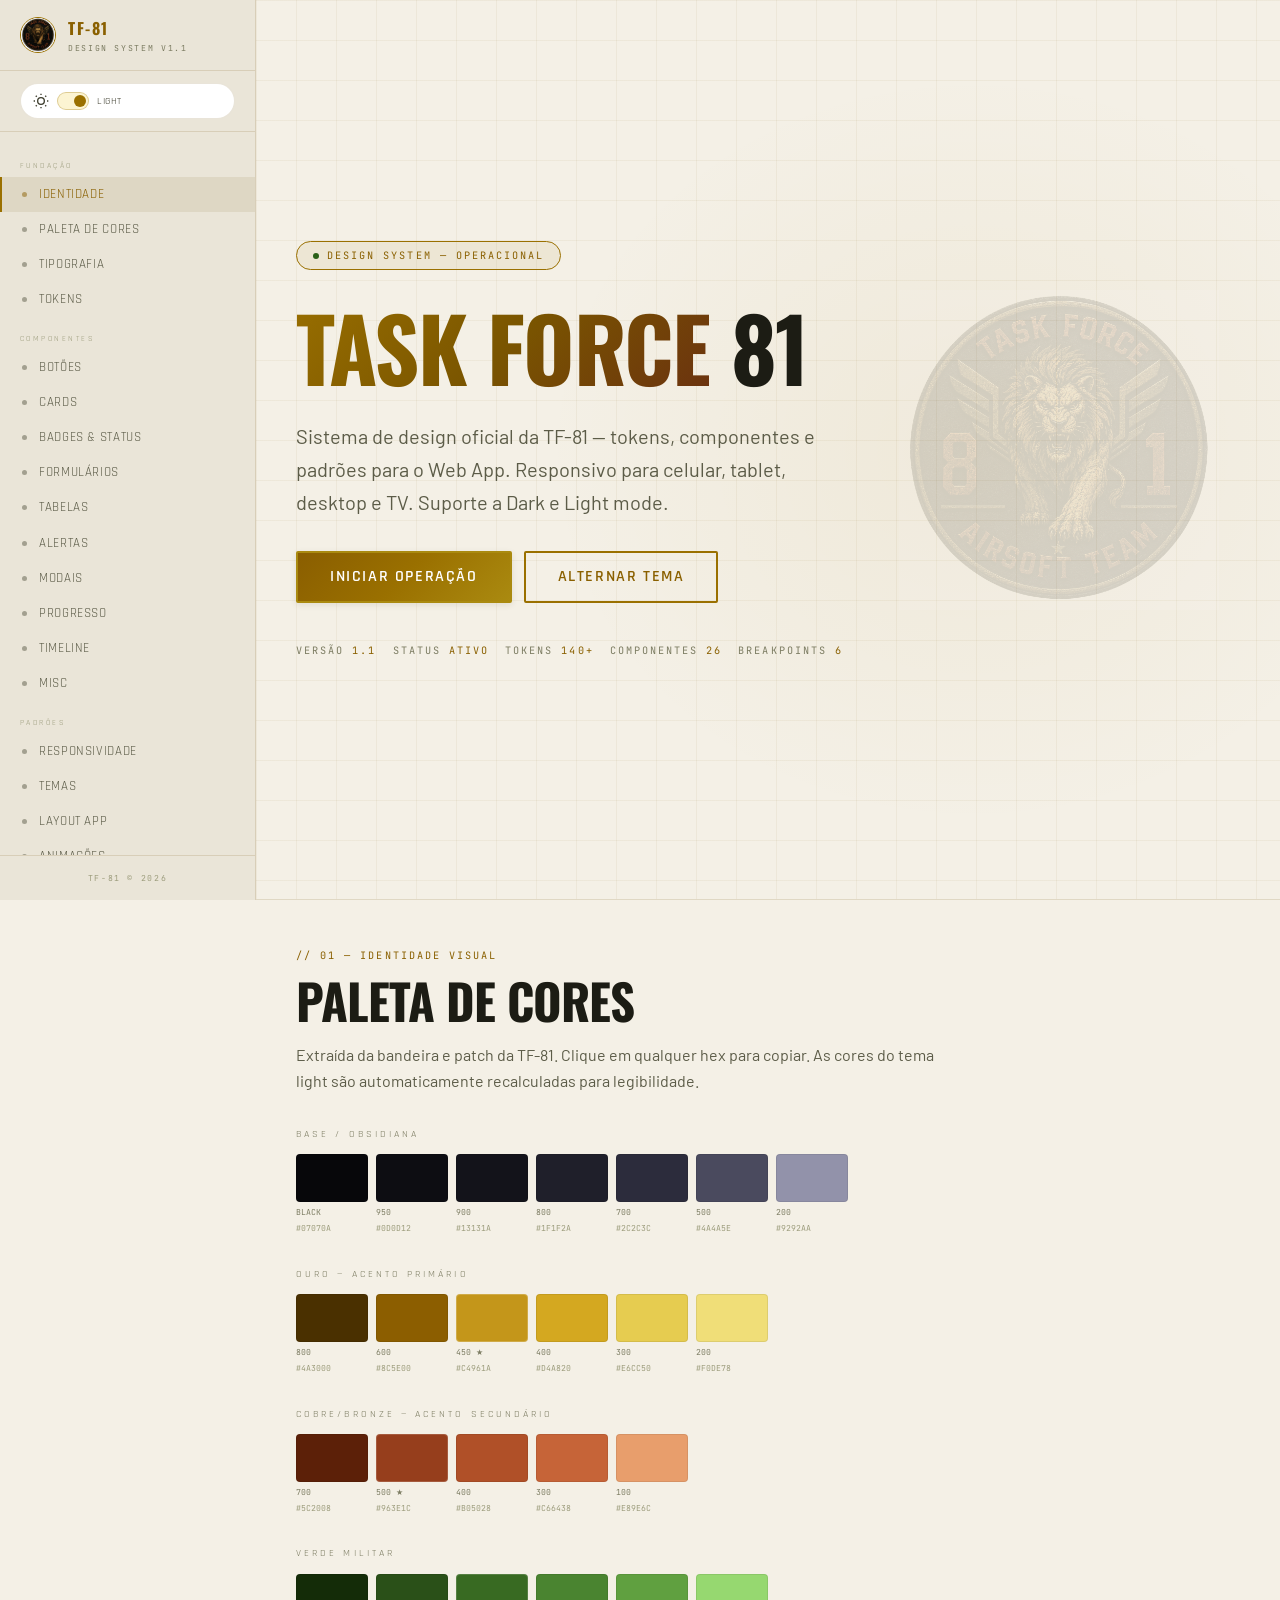
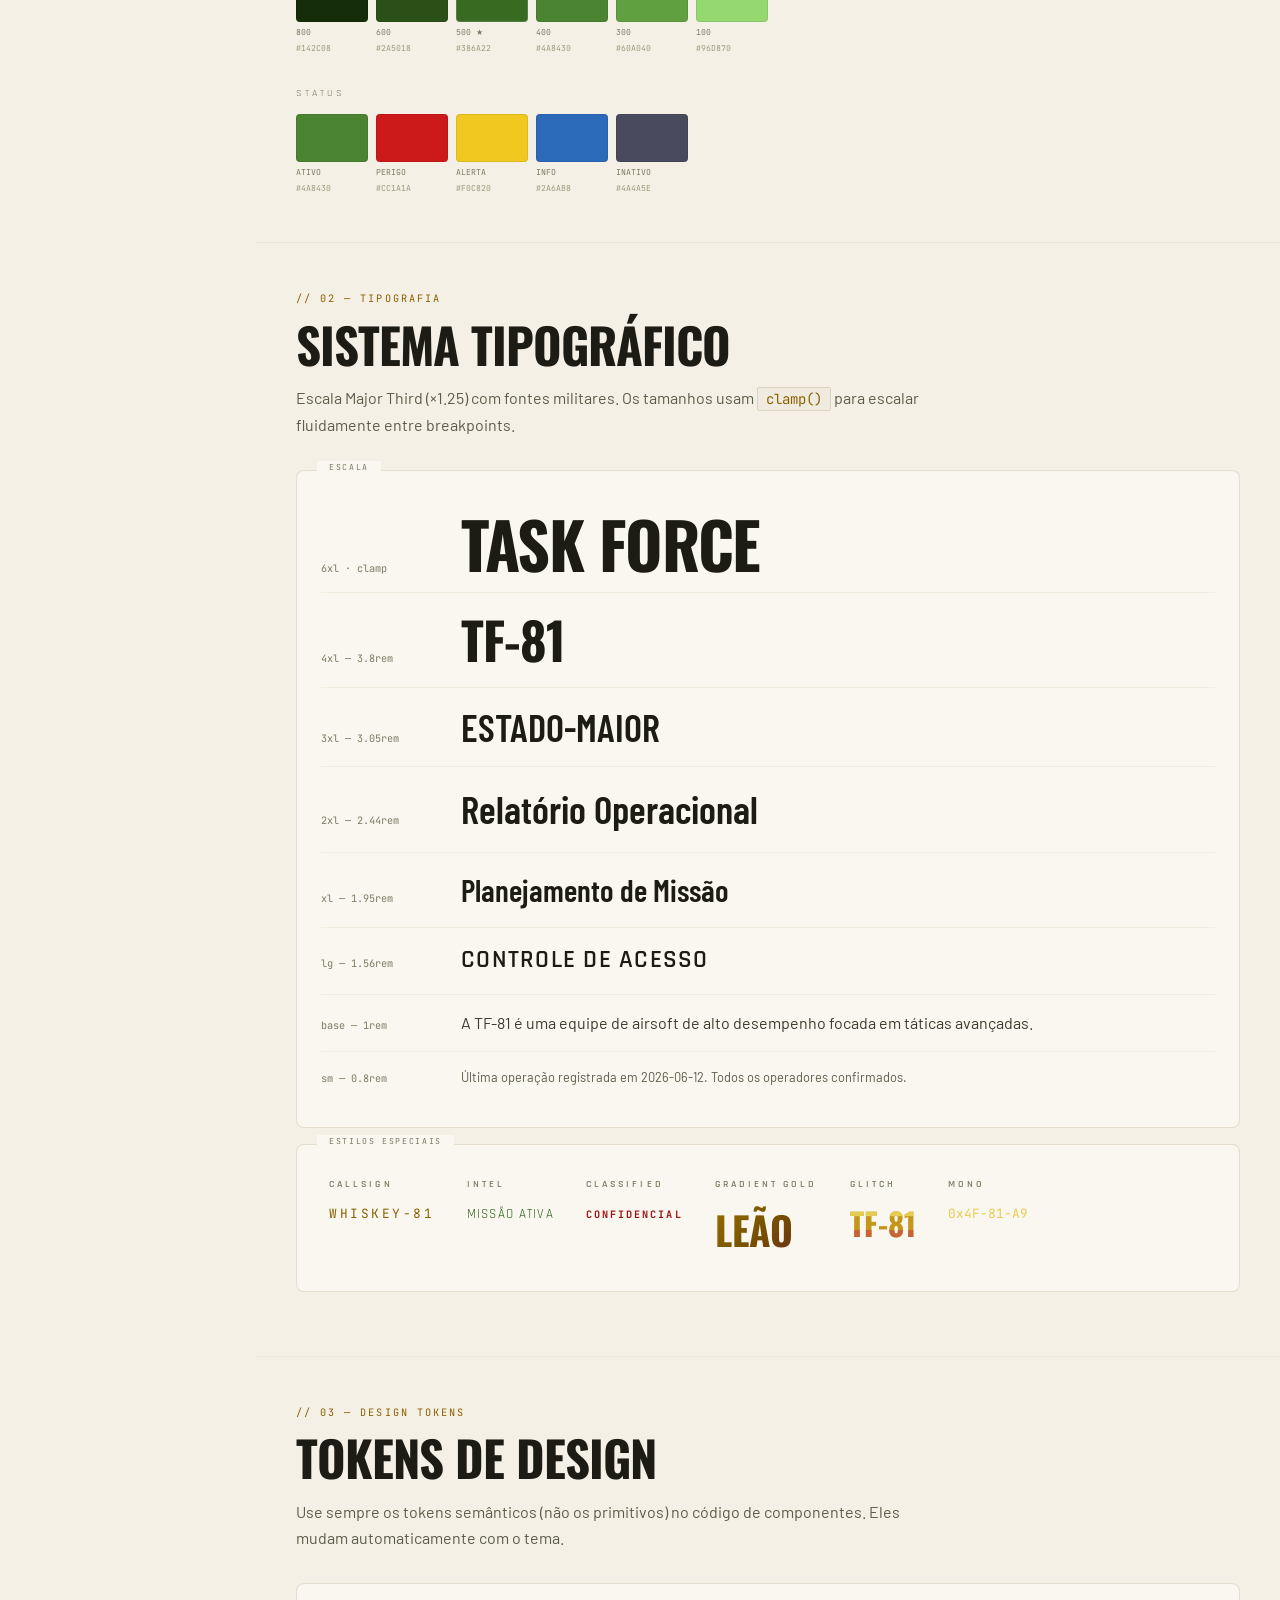
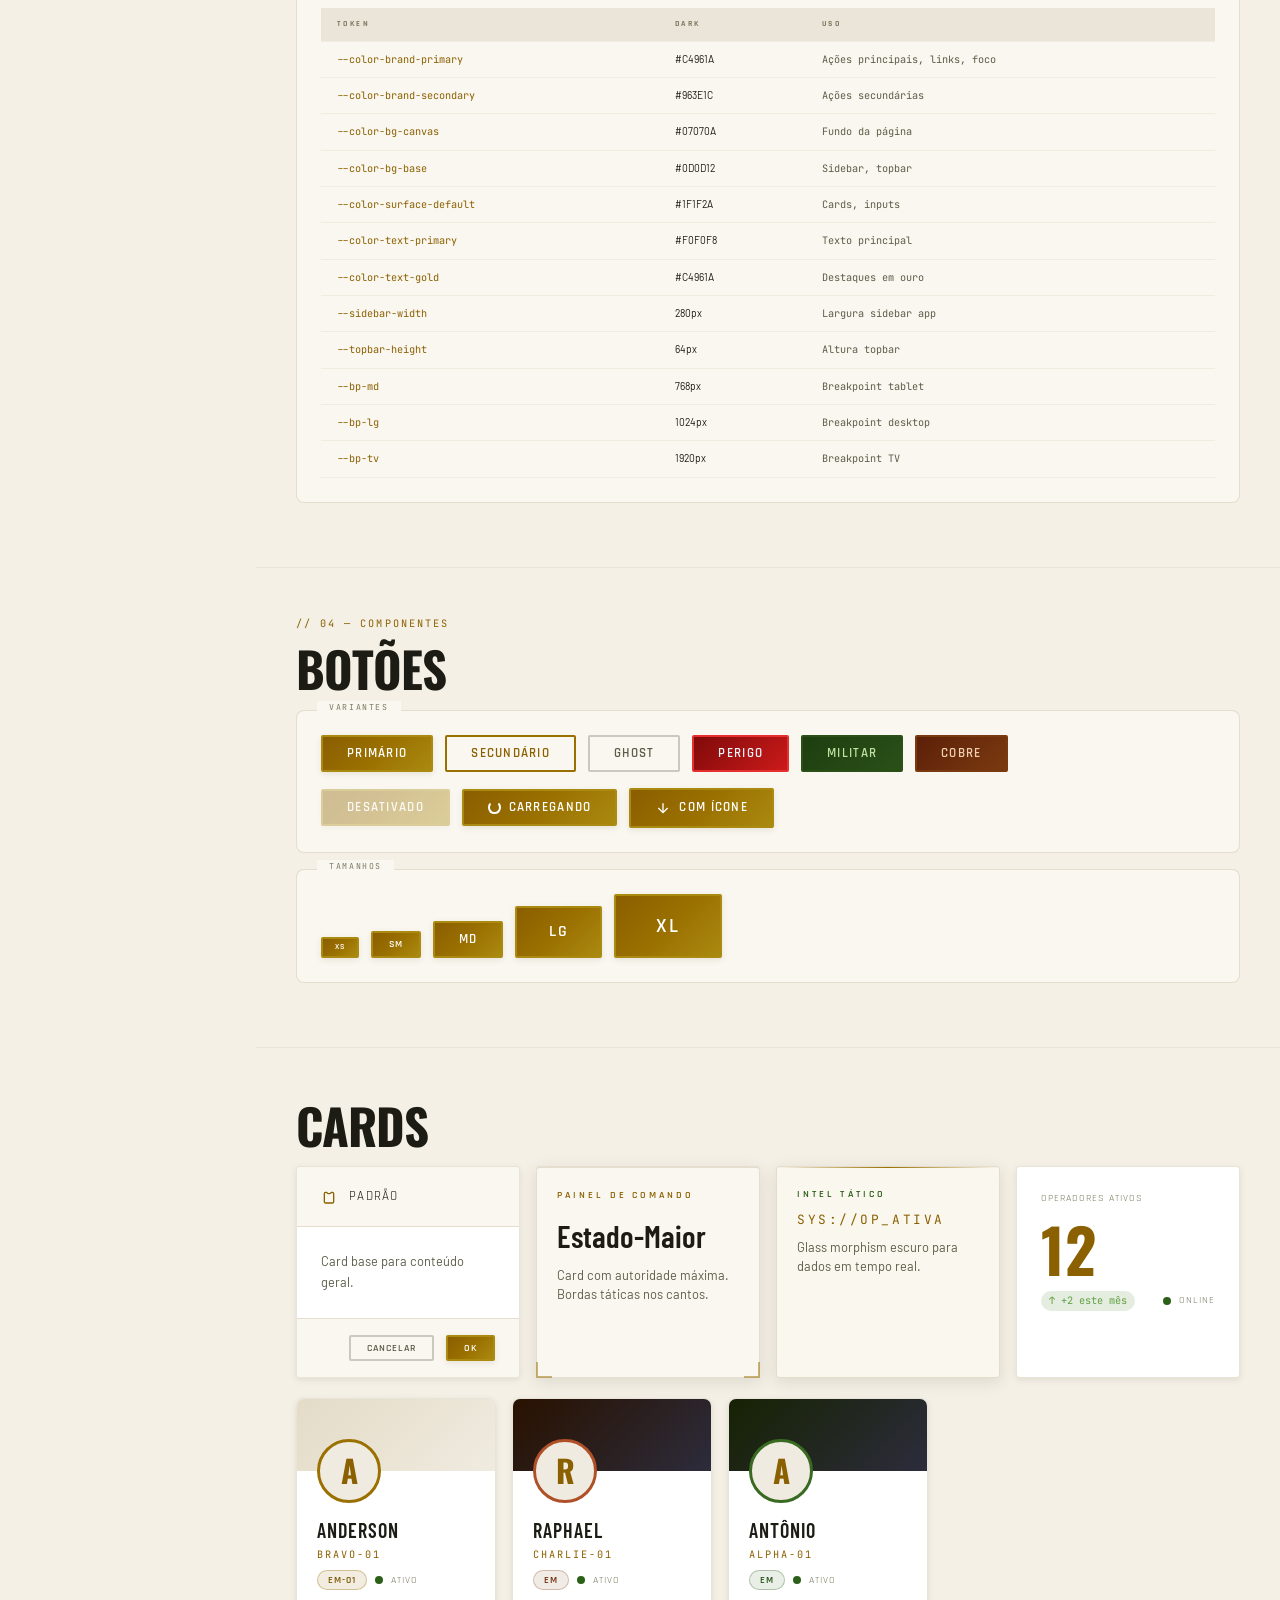
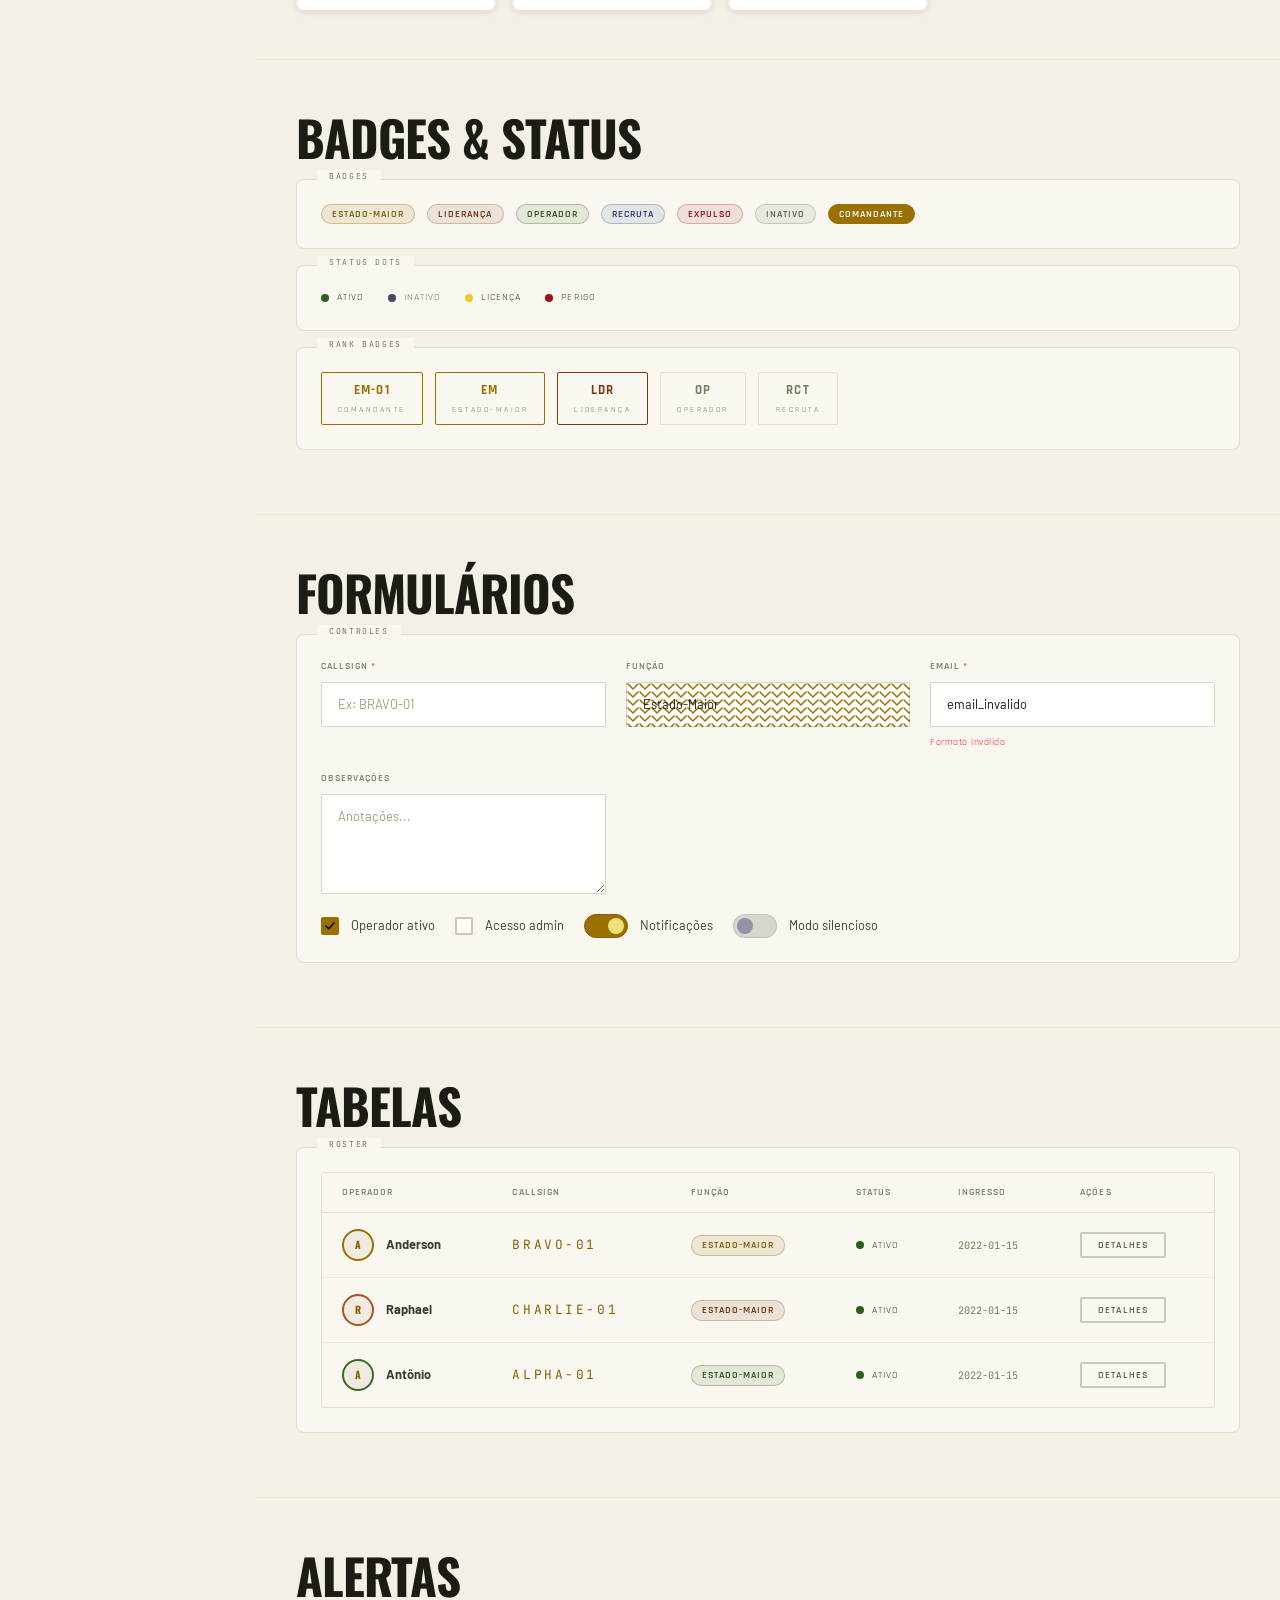
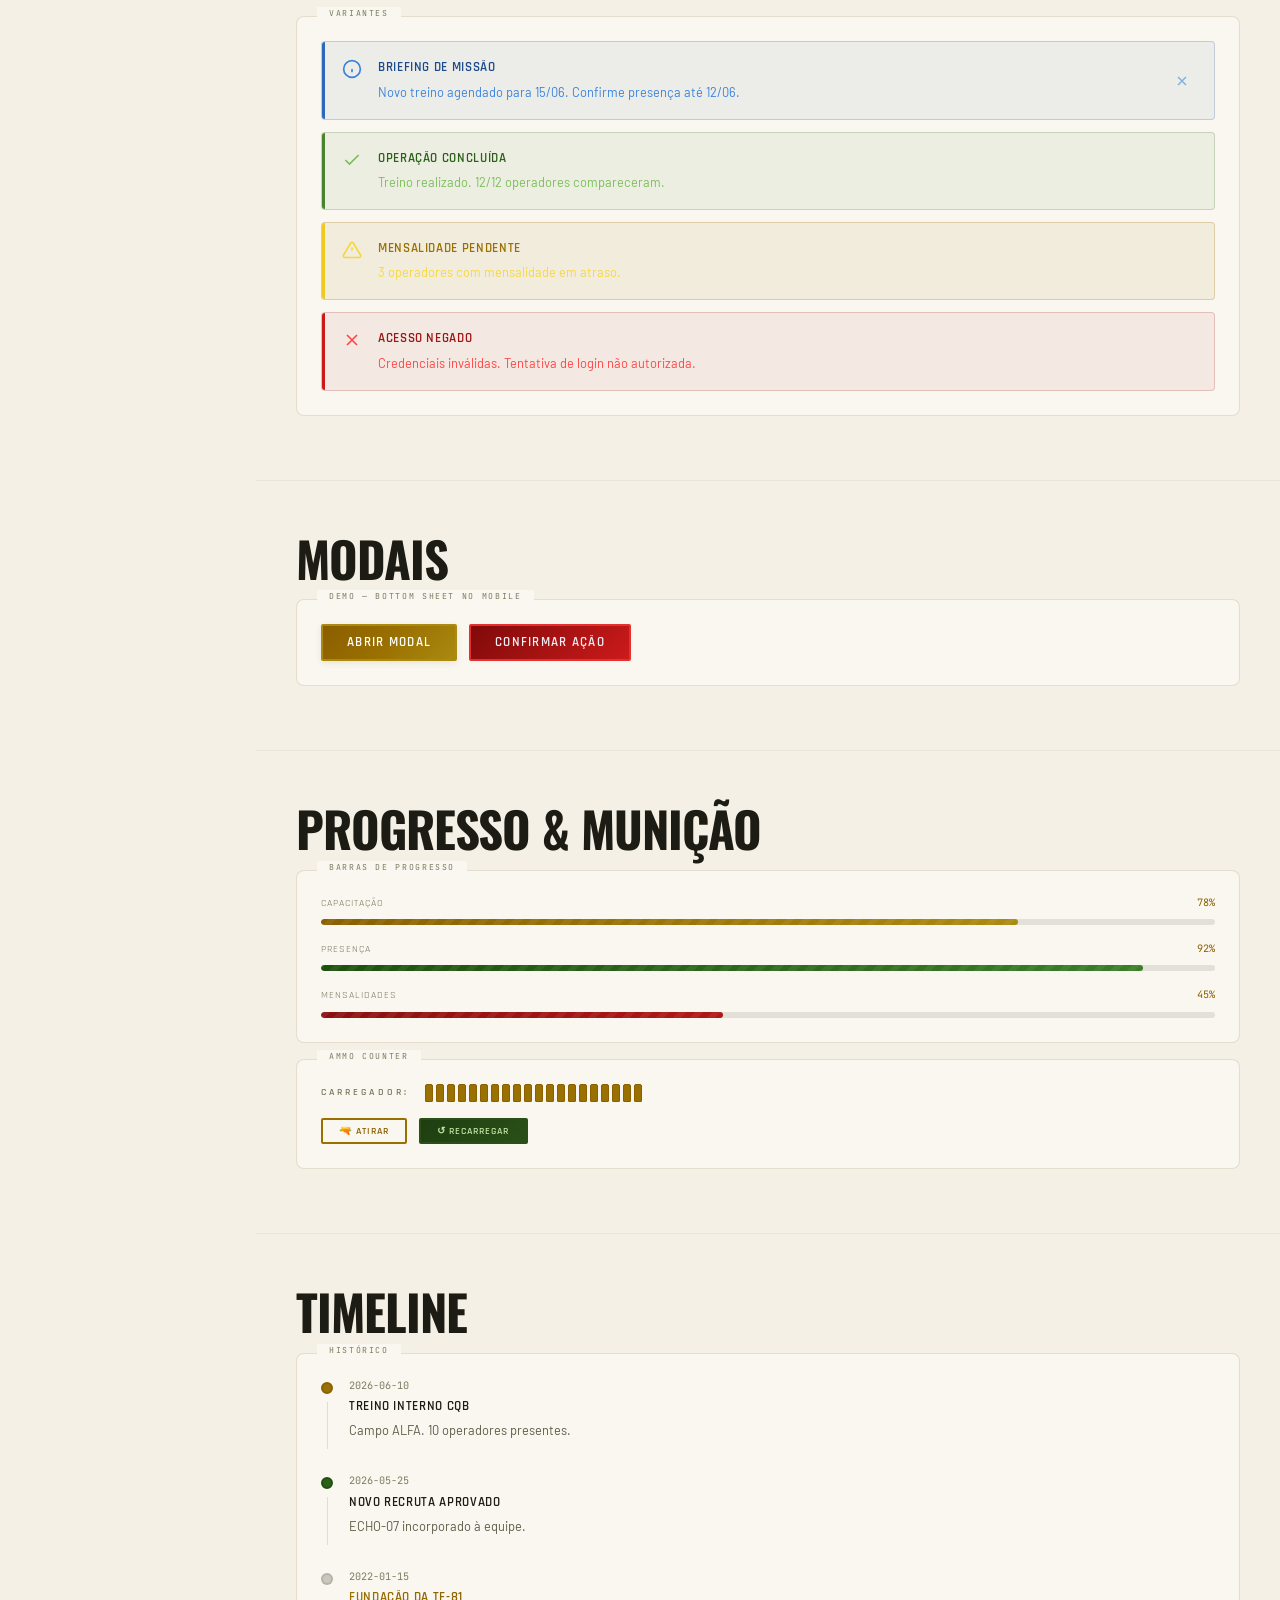
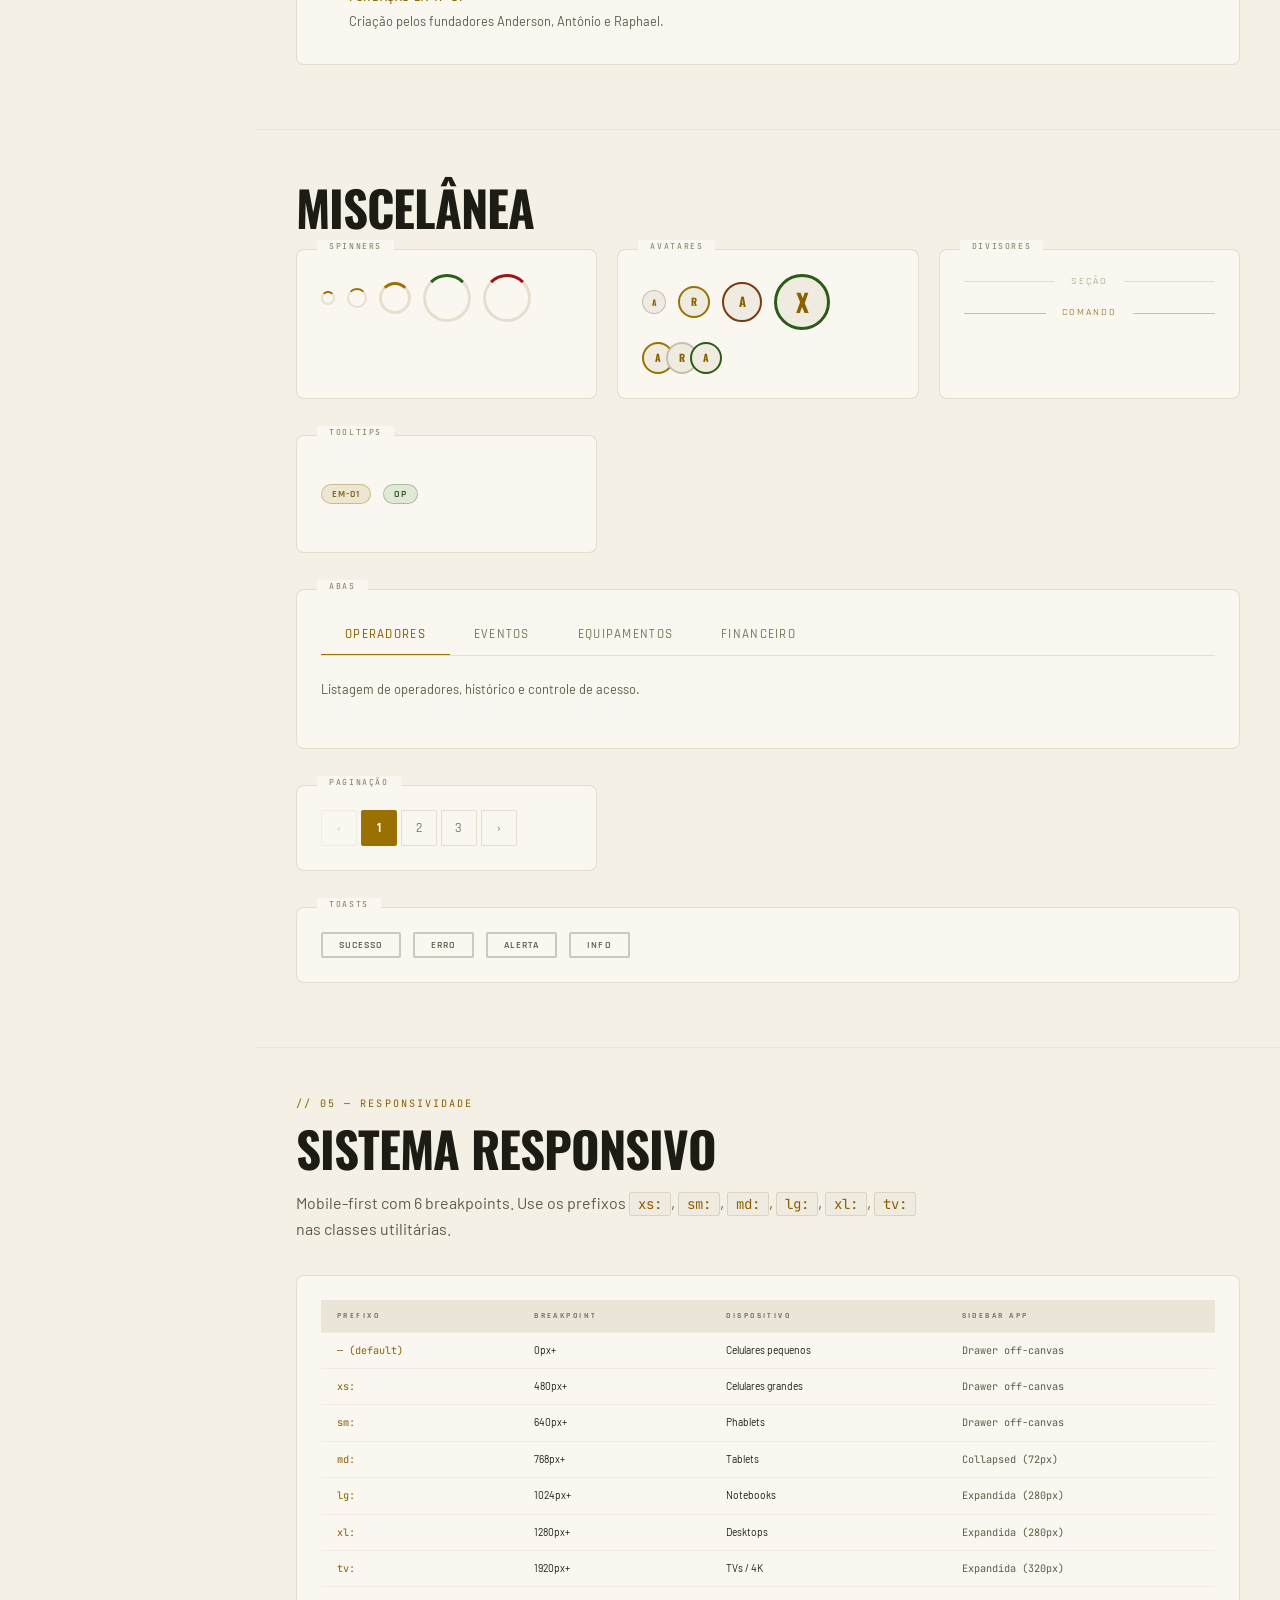
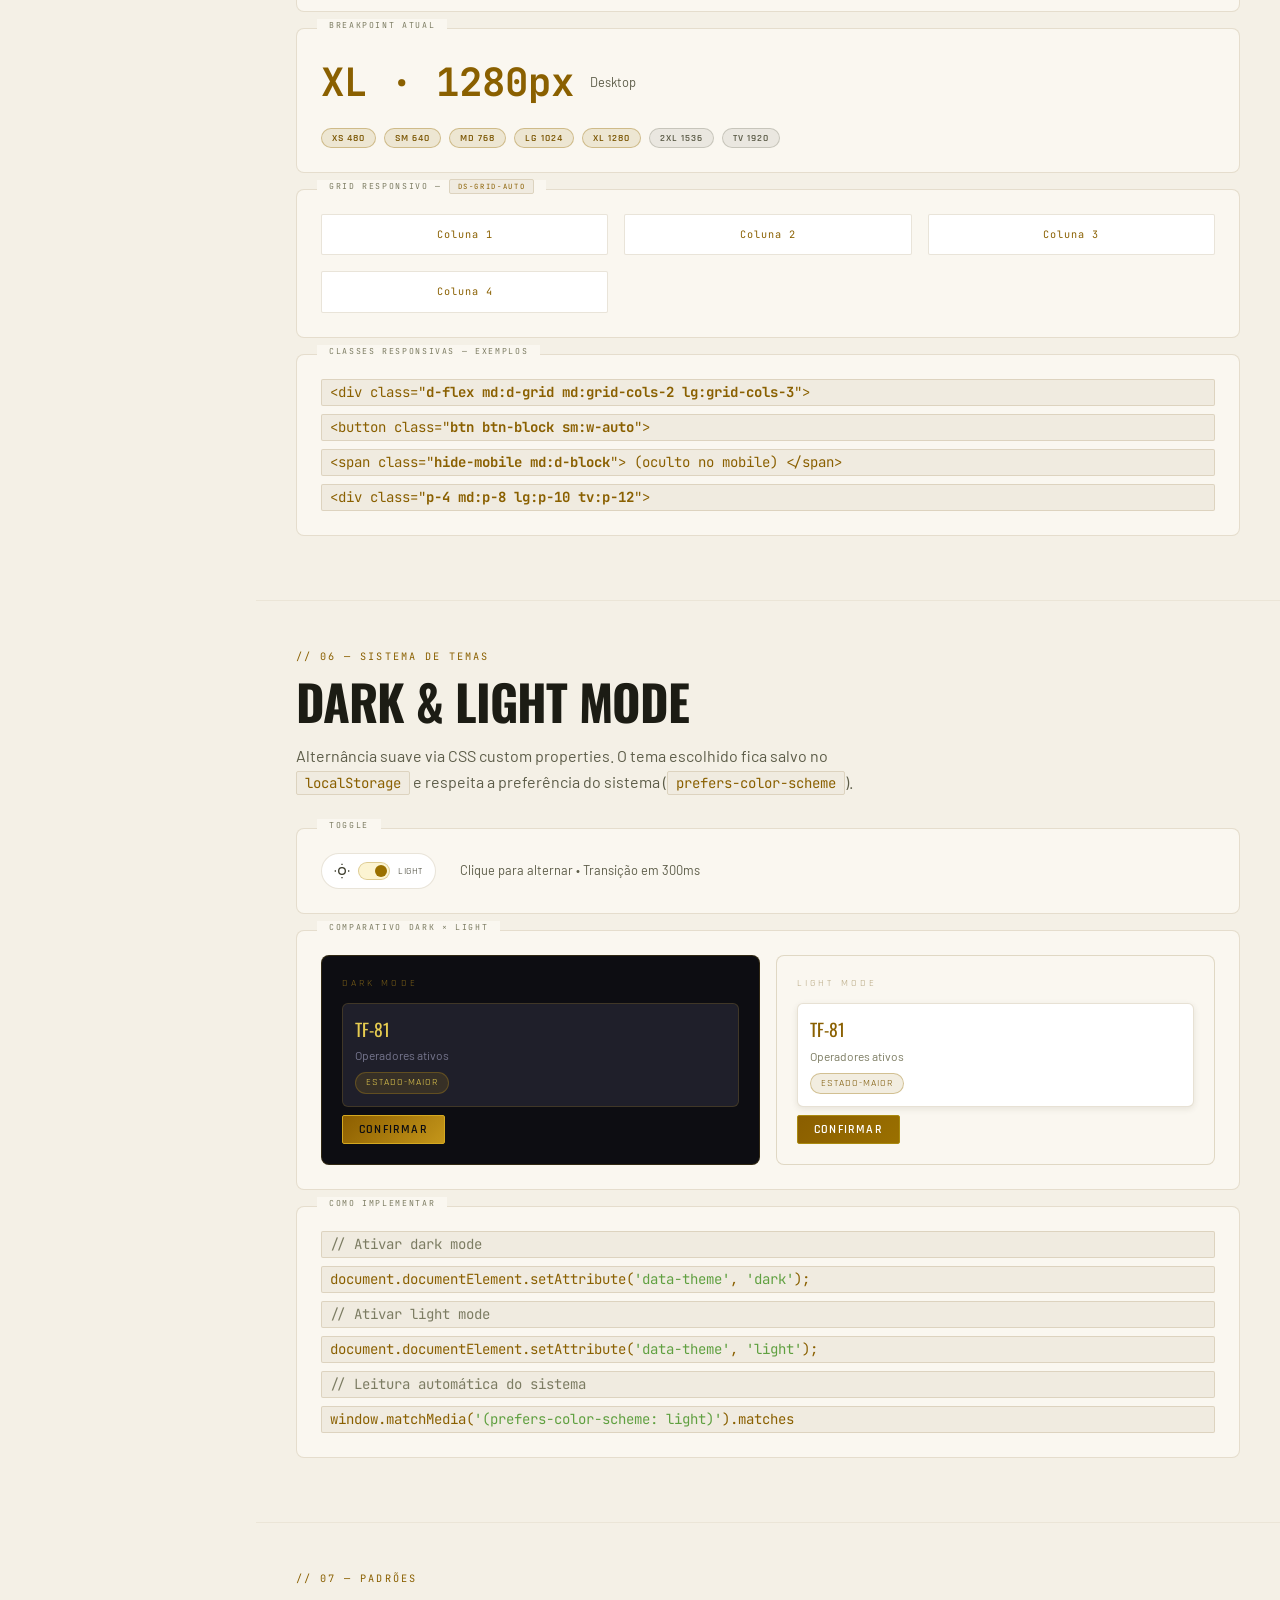
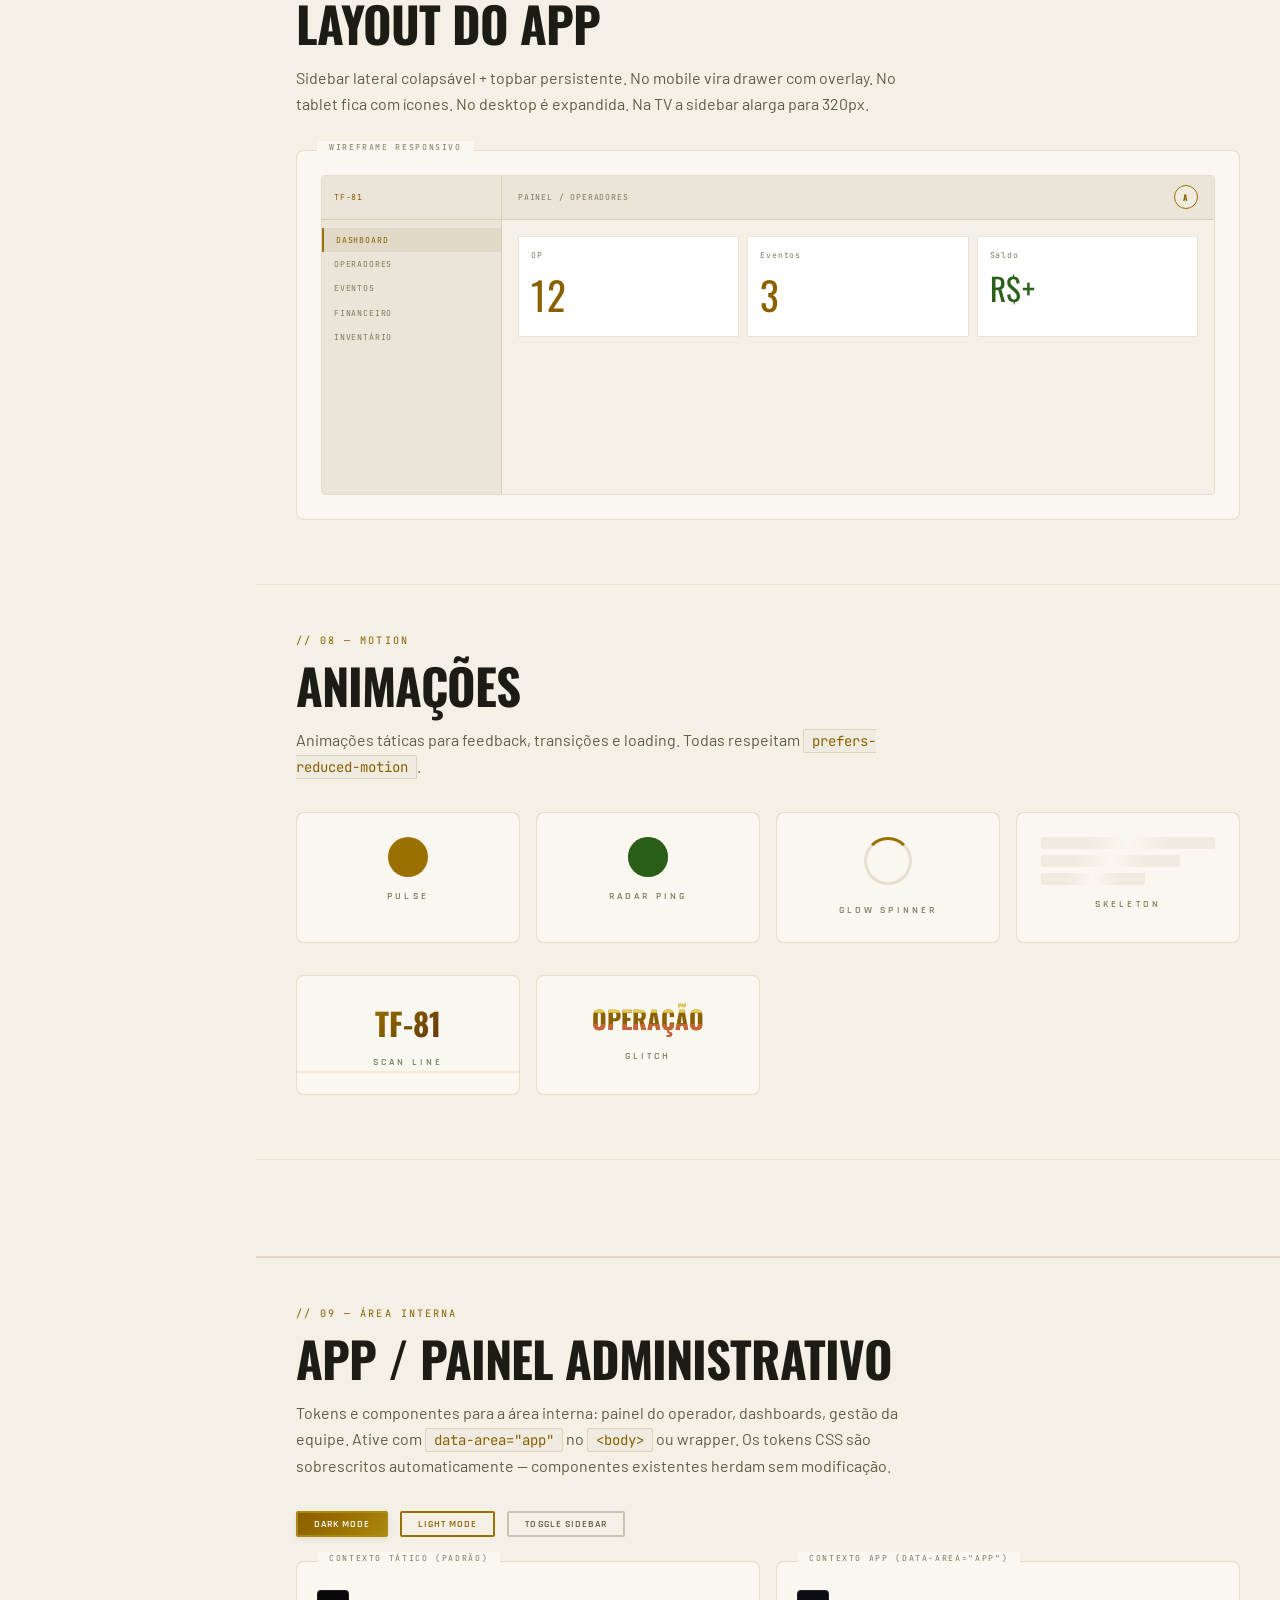
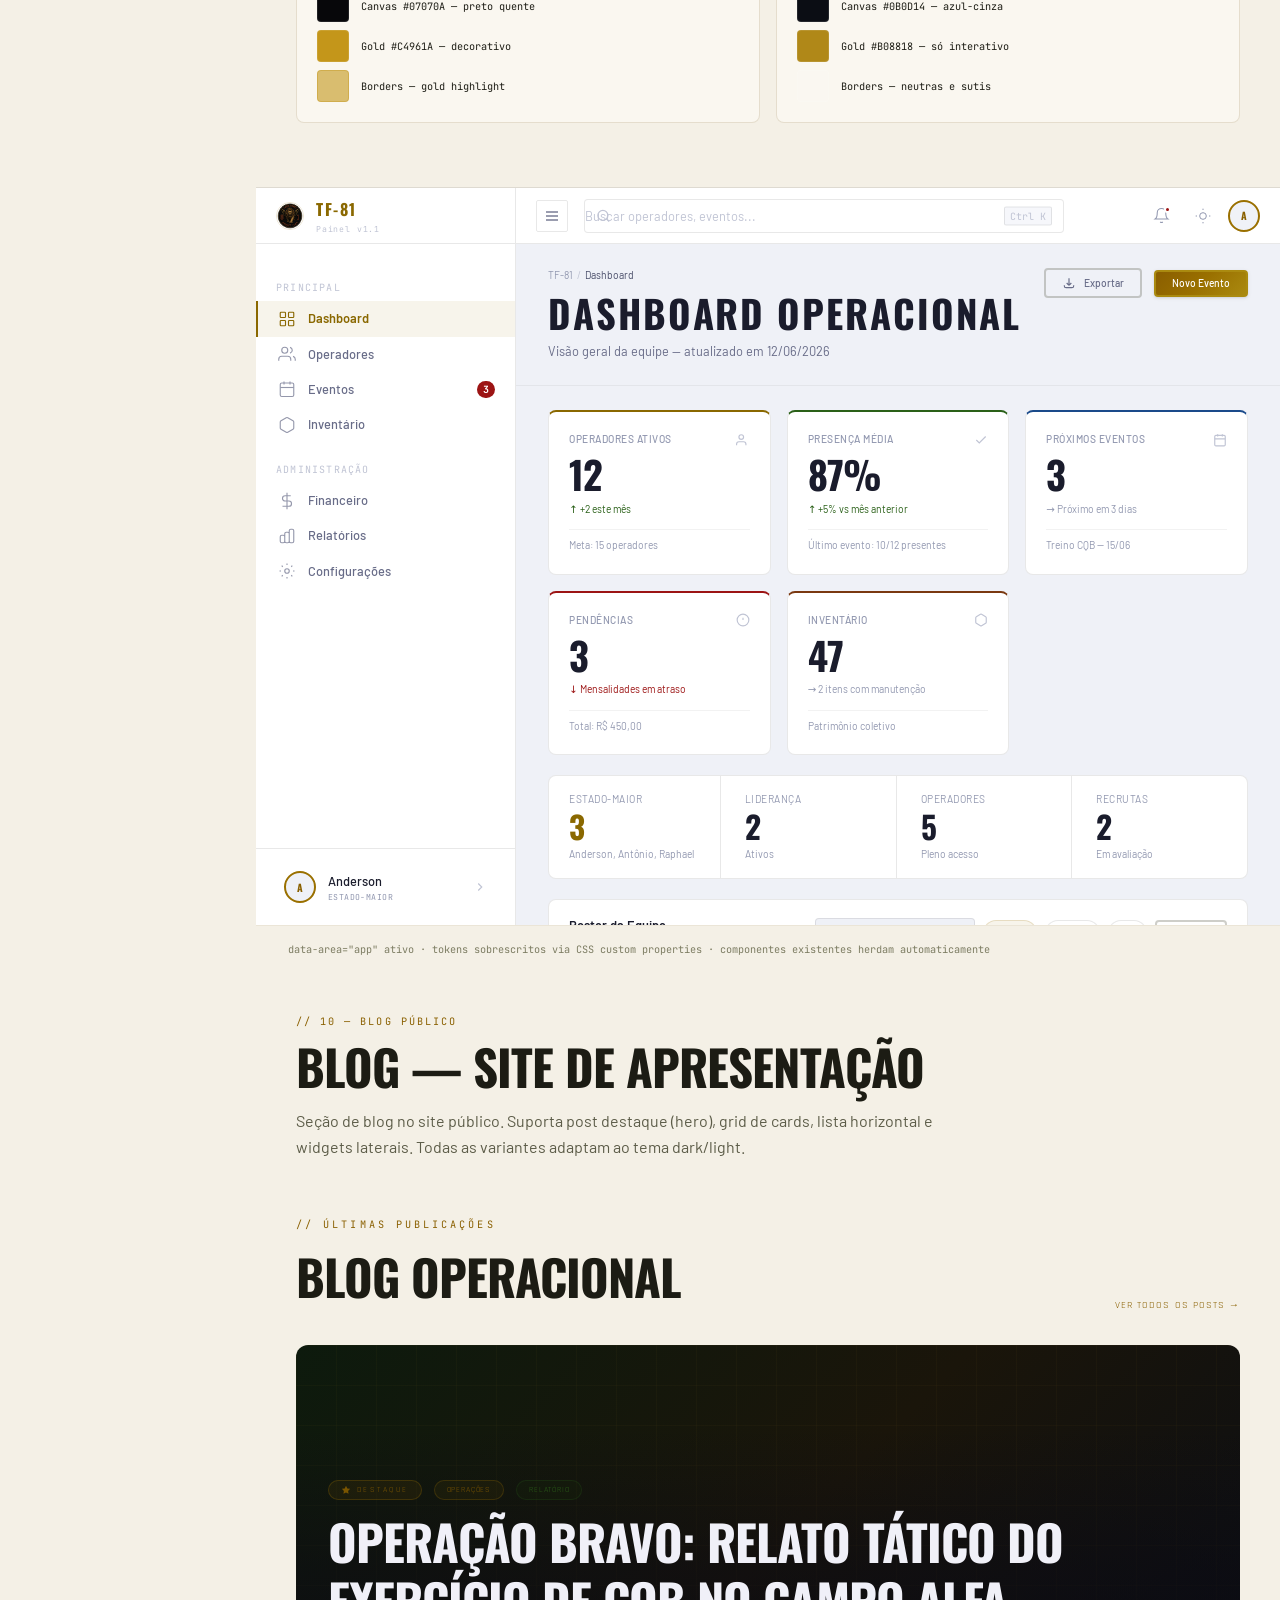
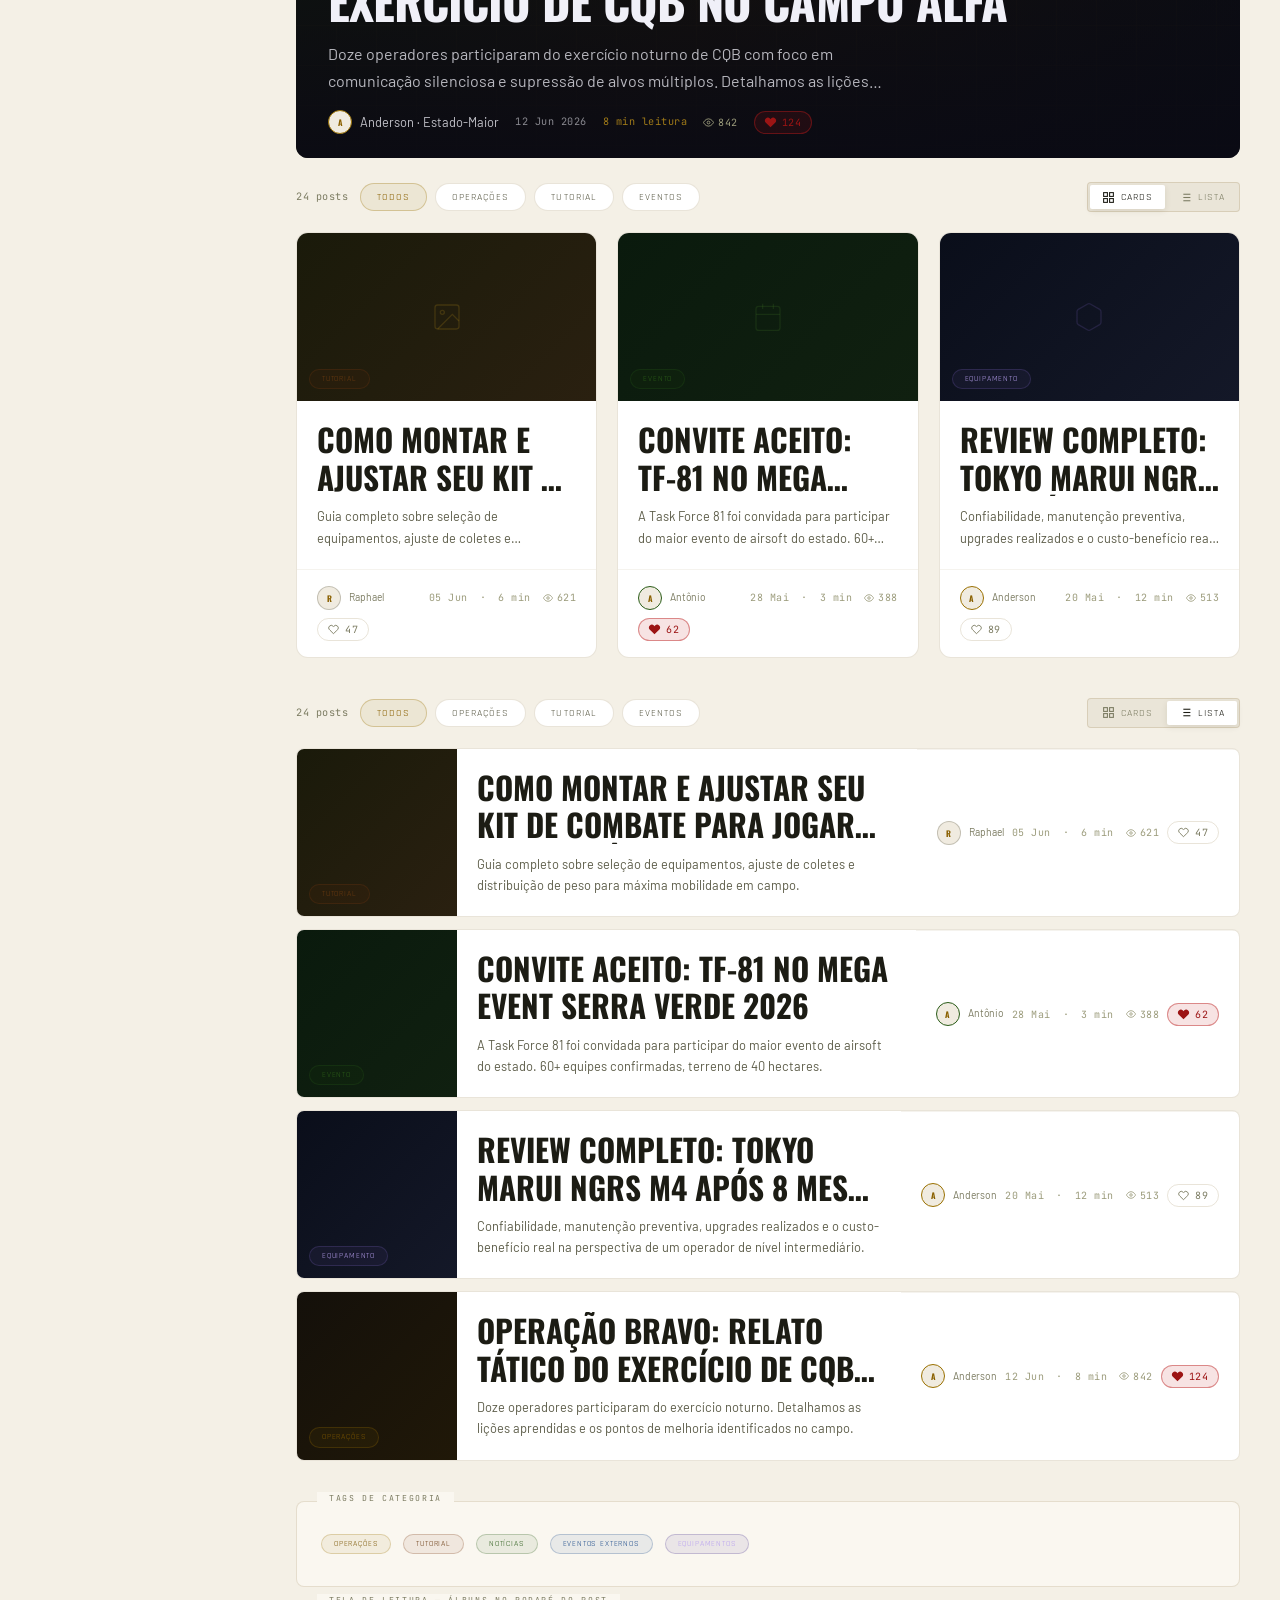
==== commit 7024ee08: "feat: Adding enhancement to post views and gallery visualization." ====
--- a/design-system/index.html
+++ b/design-system/index.html
@@ -1790,6 +1790,10 @@
       <div style="position:absolute;inset:0;background-image:linear-gradient(rgba(196,150,26,0.04) 1px,transparent 1px),linear-gradient(90deg,rgba(196,150,26,0.04) 1px,transparent 1px);background-size:40px 40px;pointer-events:none"></div>
       <div class="blog-hero__body">
         <div class="blog-hero__top">
+          <span class="blog-featured-badge">
+            <svg width="10" height="10" fill="currentColor" viewBox="0 0 24 24"><path d="M12 2l3.09 6.26L22 9.27l-5 4.87 1.18 6.88L12 17.77l-6.18 3.25L7 14.14 2 9.27l6.91-1.01L12 2z"/></svg>
+            Destaque
+          </span>
           <span class="blog-tag blog-tag--ops">Operações</span>
           <span class="blog-tag blog-tag--news">Relatório</span>
         </div>
@@ -1802,6 +1806,14 @@
           </div>
           <div class="blog-hero__date">12 Jun 2026</div>
           <div class="blog-hero__read-time">8 min leitura</div>
+          <div class="blog-view-count">
+            <svg width="11" height="11" fill="none" stroke="currentColor" stroke-width="2" viewBox="0 0 24 24"><path d="M1 12s4-8 11-8 11 8 11 8-4 8-11 8-11-8-11-8z"/><circle cx="12" cy="12" r="3"/></svg>
+            842
+          </div>
+          <button class="blog-like-btn liked">
+            <svg class="blog-like-btn__icon" width="11" height="11" fill="currentColor" viewBox="0 0 24 24"><path d="M20.84 4.61a5.5 5.5 0 00-7.78 0L12 5.67l-1.06-1.06a5.5 5.5 0 00-7.78 7.78l1.06 1.06L12 21.23l7.78-7.78 1.06-1.06a5.5 5.5 0 000-7.78z"/></svg>
+            124
+          </button>
         </div>
       </div>
     </a>
@@ -1843,8 +1855,14 @@
         </div>
         <div class="blog-card__footer">
           <div class="blog-card__author"><div class="avatar avatar--xs">R</div>Raphael</div>
-          <div class="blog-card__meta"><span>05 Jun</span><span>·</span><span>6 min</span></div>
-          <div class="blog-card__read-more">Ler →</div>
+          <div class="blog-card__meta">
+            <span>05 Jun</span><span>·</span><span>6 min</span>
+            <span class="blog-view-count"><svg width="10" height="10" fill="none" stroke="currentColor" stroke-width="2" viewBox="0 0 24 24"><path d="M1 12s4-8 11-8 11 8 11 8-4 8-11 8-11-8-11-8z"/><circle cx="12" cy="12" r="3"/></svg>621</span>
+          </div>
+          <button class="blog-like-btn">
+            <svg class="blog-like-btn__icon" width="11" height="11" fill="none" stroke="currentColor" stroke-width="2" viewBox="0 0 24 24"><path d="M20.84 4.61a5.5 5.5 0 00-7.78 0L12 5.67l-1.06-1.06a5.5 5.5 0 00-7.78 7.78l1.06 1.06L12 21.23l7.78-7.78 1.06-1.06a5.5 5.5 0 000-7.78z"/></svg>
+            47
+          </button>
         </div>
       </a>
 
@@ -1859,8 +1877,14 @@
         </div>
         <div class="blog-card__footer">
           <div class="blog-card__author"><div class="avatar avatar--xs avatar--green">A</div>Antônio</div>
-          <div class="blog-card__meta"><span>28 Mai</span><span>·</span><span>3 min</span></div>
-          <div class="blog-card__read-more">Ler →</div>
+          <div class="blog-card__meta">
+            <span>28 Mai</span><span>·</span><span>3 min</span>
+            <span class="blog-view-count"><svg width="10" height="10" fill="none" stroke="currentColor" stroke-width="2" viewBox="0 0 24 24"><path d="M1 12s4-8 11-8 11 8 11 8-4 8-11 8-11-8-11-8z"/><circle cx="12" cy="12" r="3"/></svg>388</span>
+          </div>
+          <button class="blog-like-btn liked">
+            <svg class="blog-like-btn__icon" width="11" height="11" fill="currentColor" viewBox="0 0 24 24"><path d="M20.84 4.61a5.5 5.5 0 00-7.78 0L12 5.67l-1.06-1.06a5.5 5.5 0 00-7.78 7.78l1.06 1.06L12 21.23l7.78-7.78 1.06-1.06a5.5 5.5 0 000-7.78z"/></svg>
+            62
+          </button>
         </div>
       </a>
 
@@ -1875,8 +1899,14 @@
         </div>
         <div class="blog-card__footer">
           <div class="blog-card__author"><div class="avatar avatar--xs avatar--gold">A</div>Anderson</div>
-          <div class="blog-card__meta"><span>20 Mai</span><span>·</span><span>12 min</span></div>
-          <div class="blog-card__read-more">Ler →</div>
+          <div class="blog-card__meta">
+            <span>20 Mai</span><span>·</span><span>12 min</span>
+            <span class="blog-view-count"><svg width="10" height="10" fill="none" stroke="currentColor" stroke-width="2" viewBox="0 0 24 24"><path d="M1 12s4-8 11-8 11 8 11 8-4 8-11 8-11-8-11-8z"/><circle cx="12" cy="12" r="3"/></svg>513</span>
+          </div>
+          <button class="blog-like-btn">
+            <svg class="blog-like-btn__icon" width="11" height="11" fill="none" stroke="currentColor" stroke-width="2" viewBox="0 0 24 24"><path d="M20.84 4.61a5.5 5.5 0 00-7.78 0L12 5.67l-1.06-1.06a5.5 5.5 0 00-7.78 7.78l1.06 1.06L12 21.23l7.78-7.78 1.06-1.06a5.5 5.5 0 000-7.78z"/></svg>
+            89
+          </button>
         </div>
       </a>
     </div>
@@ -1916,8 +1946,11 @@
         </div>
         <div class="blog-card__footer">
           <div class="blog-card__author"><div class="avatar avatar--xs">R</div>Raphael</div>
-          <div class="blog-card__meta"><span>05 Jun</span><span>·</span><span>6 min</span></div>
-          <div class="blog-card__read-more">Ler →</div>
+          <div class="blog-card__meta">
+            <span>05 Jun</span><span>·</span><span>6 min</span>
+            <span class="blog-view-count"><svg width="10" height="10" fill="none" stroke="currentColor" stroke-width="2" viewBox="0 0 24 24"><path d="M1 12s4-8 11-8 11 8 11 8-4 8-11 8-11-8-11-8z"/><circle cx="12" cy="12" r="3"/></svg>621</span>
+          </div>
+          <button class="blog-like-btn"><svg class="blog-like-btn__icon" width="11" height="11" fill="none" stroke="currentColor" stroke-width="2" viewBox="0 0 24 24"><path d="M20.84 4.61a5.5 5.5 0 00-7.78 0L12 5.67l-1.06-1.06a5.5 5.5 0 00-7.78 7.78l1.06 1.06L12 21.23l7.78-7.78 1.06-1.06a5.5 5.5 0 000-7.78z"/></svg>47</button>
         </div>
       </a>
 
@@ -1931,8 +1964,11 @@
         </div>
         <div class="blog-card__footer">
           <div class="blog-card__author"><div class="avatar avatar--xs avatar--green">A</div>Antônio</div>
-          <div class="blog-card__meta"><span>28 Mai</span><span>·</span><span>3 min</span></div>
-          <div class="blog-card__read-more">Ler →</div>
+          <div class="blog-card__meta">
+            <span>28 Mai</span><span>·</span><span>3 min</span>
+            <span class="blog-view-count"><svg width="10" height="10" fill="none" stroke="currentColor" stroke-width="2" viewBox="0 0 24 24"><path d="M1 12s4-8 11-8 11 8 11 8-4 8-11 8-11-8-11-8z"/><circle cx="12" cy="12" r="3"/></svg>388</span>
+          </div>
+          <button class="blog-like-btn liked"><svg class="blog-like-btn__icon" width="11" height="11" fill="currentColor" viewBox="0 0 24 24"><path d="M20.84 4.61a5.5 5.5 0 00-7.78 0L12 5.67l-1.06-1.06a5.5 5.5 0 00-7.78 7.78l1.06 1.06L12 21.23l7.78-7.78 1.06-1.06a5.5 5.5 0 000-7.78z"/></svg>62</button>
         </div>
       </a>
 
@@ -1946,8 +1982,11 @@
         </div>
         <div class="blog-card__footer">
           <div class="blog-card__author"><div class="avatar avatar--xs avatar--gold">A</div>Anderson</div>
-          <div class="blog-card__meta"><span>20 Mai</span><span>·</span><span>12 min</span></div>
-          <div class="blog-card__read-more">Ler →</div>
+          <div class="blog-card__meta">
+            <span>20 Mai</span><span>·</span><span>12 min</span>
+            <span class="blog-view-count"><svg width="10" height="10" fill="none" stroke="currentColor" stroke-width="2" viewBox="0 0 24 24"><path d="M1 12s4-8 11-8 11 8 11 8-4 8-11 8-11-8-11-8z"/><circle cx="12" cy="12" r="3"/></svg>513</span>
+          </div>
+          <button class="blog-like-btn"><svg class="blog-like-btn__icon" width="11" height="11" fill="none" stroke="currentColor" stroke-width="2" viewBox="0 0 24 24"><path d="M20.84 4.61a5.5 5.5 0 00-7.78 0L12 5.67l-1.06-1.06a5.5 5.5 0 00-7.78 7.78l1.06 1.06L12 21.23l7.78-7.78 1.06-1.06a5.5 5.5 0 000-7.78z"/></svg>89</button>
         </div>
       </a>
 
@@ -1961,8 +2000,11 @@
         </div>
         <div class="blog-card__footer">
           <div class="blog-card__author"><div class="avatar avatar--xs avatar--gold">A</div>Anderson</div>
-          <div class="blog-card__meta"><span>12 Jun</span><span>·</span><span>8 min</span></div>
-          <div class="blog-card__read-more">Ler →</div>
+          <div class="blog-card__meta">
+            <span>12 Jun</span><span>·</span><span>8 min</span>
+            <span class="blog-view-count"><svg width="10" height="10" fill="none" stroke="currentColor" stroke-width="2" viewBox="0 0 24 24"><path d="M1 12s4-8 11-8 11 8 11 8-4 8-11 8-11-8-11-8z"/><circle cx="12" cy="12" r="3"/></svg>842</span>
+          </div>
+          <button class="blog-like-btn liked"><svg class="blog-like-btn__icon" width="11" height="11" fill="currentColor" viewBox="0 0 24 24"><path d="M20.84 4.61a5.5 5.5 0 00-7.78 0L12 5.67l-1.06-1.06a5.5 5.5 0 00-7.78 7.78l1.06 1.06L12 21.23l7.78-7.78 1.06-1.06a5.5 5.5 0 000-7.78z"/></svg>124</button>
         </div>
       </a>
 
@@ -2079,14 +2121,57 @@
         <div class="blog-stat__delta" style="color:var(--color-text-muted)">Em edição</div>
       </div>
       <div class="blog-stat">
-        <div class="blog-stat__value" data-count="2">0</div>
-        <div class="blog-stat__label">Agendados</div>
-        <div class="blog-stat__delta" style="color:var(--color-status-info)">→ Esta semana</div>
-      </div>
-      <div class="blog-stat">
         <div class="blog-stat__value" data-count="3842">0</div>
         <div class="blog-stat__label">Visualizações</div>
         <div class="blog-stat__delta blog-stat__delta--up">↑ +12% 30d</div>
+      </div>
+      <div class="blog-stat">
+        <div class="blog-stat__value" data-count="322">0</div>
+        <div class="blog-stat__label">Curtidas</div>
+        <div class="blog-stat__delta blog-stat__delta--up">↑ +28 este mês</div>
+      </div>
+      <div class="blog-stat" style="border-color:rgba(196,150,26,.22);background:rgba(196,150,26,.05)">
+        <div style="display:flex;align-items:center;gap:var(--space-1-5);margin-bottom:var(--space-1)">
+          <svg width="12" height="12" fill="var(--color-text-gold)" viewBox="0 0 24 24"><path d="M12 2l3.09 6.26L22 9.27l-5 4.87 1.18 6.88L12 17.77l-6.18 3.25L7 14.14 2 9.27l6.91-1.01L12 2z"/></svg>
+          <div class="blog-stat__label" style="color:var(--color-text-gold)">Post Destaque</div>
+        </div>
+        <div style="font-size:var(--text-xs);font-weight:var(--weight-medium);color:var(--color-text-primary);line-height:1.3;margin-bottom:3px">Operação Bravo: CQB no Campo ALFA</div>
+        <div class="blog-stat__delta" style="color:var(--color-text-muted)">842 views · 124 likes</div>
+      </div>
+    </div>
+
+    <!-- Configuração do Post Destaque -->
+    <div class="blog-featured-config" style="margin-bottom:var(--space-5)">
+      <div class="blog-featured-config__header">
+        <div class="blog-featured-config__title">
+          <svg width="11" height="11" fill="currentColor" viewBox="0 0 24 24" style="margin-right:var(--space-1-5);vertical-align:middle"><path d="M12 2l3.09 6.26L22 9.27l-5 4.87 1.18 6.88L12 17.77l-6.18 3.25L7 14.14 2 9.27l6.91-1.01L12 2z"/></svg>
+          Configuração — Post Destaque
+        </div>
+        <span style="font-family:var(--font-mono);font-size:9px;color:var(--color-text-gold);letter-spacing:var(--tracking-wide);text-transform:uppercase">Auto por visualizações</span>
+      </div>
+      <div class="blog-featured-config__body">
+        <div>
+          <div style="font-family:var(--font-tactical);font-size:var(--text-2xs);letter-spacing:var(--tracking-wider);text-transform:uppercase;color:var(--color-text-muted);margin-bottom:var(--space-2)">Modo de seleção do destaque</div>
+          <div class="featured-mode-toggle">
+            <button class="featured-mode-toggle__btn active">
+              <svg width="10" height="10" fill="none" stroke="currentColor" stroke-width="2" viewBox="0 0 24 24" style="margin-right:4px;vertical-align:middle"><path d="M1 12s4-8 11-8 11 8 11 8-4 8-11 8-11-8-11-8z"/><circle cx="12" cy="12" r="3"/></svg>
+              Auto — Mais Visto
+            </button>
+            <button class="featured-mode-toggle__btn">
+              <svg width="10" height="10" fill="currentColor" viewBox="0 0 24 24" style="margin-right:4px;vertical-align:middle"><path d="M12 2l3.09 6.26L22 9.27l-5 4.87 1.18 6.88L12 17.77l-6.18 3.25L7 14.14 2 9.27l6.91-1.01L12 2z"/></svg>
+              Manual — Admin
+            </button>
+          </div>
+          <div style="font-size:var(--text-xs);color:var(--color-text-muted);margin-top:var(--space-2);line-height:1.5">O post com mais visualizações nos últimos 30 dias é exibido automaticamente como destaque na página inicial do blog.</div>
+        </div>
+        <div class="featured-current">
+          <div class="featured-current__thumb" style="background:linear-gradient(135deg,#14100A,#201808)"></div>
+          <div class="featured-current__info">
+            <div class="featured-current__label">// Destaque atual</div>
+            <div class="featured-current__title">Operação Bravo: Relato Tático do Exercício de CQB</div>
+            <div class="featured-current__meta">842 visualizações · 124 curtidas · 12 Jun 2026</div>
+          </div>
+        </div>
       </div>
     </div>
 
@@ -2127,7 +2212,9 @@
               <th>Categoria</th>
               <th>Status</th>
               <th class="sortable">Data</th>
-              <th style="text-align:right">Views</th>
+              <th class="sortable" style="text-align:right">Views</th>
+              <th style="text-align:right">Likes</th>
+              <th title="Post Destaque"><svg width="12" height="12" fill="currentColor" viewBox="0 0 24 24" style="color:var(--color-text-muted)"><path d="M12 2l3.09 6.26L22 9.27l-5 4.87 1.18 6.88L12 17.77l-6.18 3.25L7 14.14 2 9.27l6.91-1.01L12 2z"/></svg></th>
               <th></th>
             </tr>
           </thead>
@@ -2146,6 +2233,8 @@
               <td><span class="post-status post-status--published">Publicado</span></td>
               <td><span style="font-family:var(--font-mono);font-size:10px;color:var(--color-text-muted)">12/06/26</span></td>
               <td style="text-align:right;font-family:var(--font-mono);font-size:var(--text-xs);color:var(--color-text-secondary)">842</td>
+              <td style="text-align:right;font-family:var(--font-mono);font-size:var(--text-xs);color:var(--color-text-secondary)">124</td>
+              <td><button class="post-featured-star featured" title="Post Destaque"><svg width="11" height="11" fill="currentColor" viewBox="0 0 24 24"><path d="M12 2l3.09 6.26L22 9.27l-5 4.87 1.18 6.88L12 17.77l-6.18 3.25L7 14.14 2 9.27l6.91-1.01L12 2z"/></svg></button></td>
               <td><button class="app-bar__icon-btn" style="width:28px;height:28px"><svg width="14" height="14" fill="currentColor" viewBox="0 0 24 24"><circle cx="12" cy="5" r="1.5"/><circle cx="12" cy="12" r="1.5"/><circle cx="12" cy="19" r="1.5"/></svg></button></td>
             </tr>
             <tr>
@@ -2162,6 +2251,8 @@
               <td><span class="post-status post-status--published">Publicado</span></td>
               <td><span style="font-family:var(--font-mono);font-size:10px;color:var(--color-text-muted)">05/06/26</span></td>
               <td style="text-align:right;font-family:var(--font-mono);font-size:var(--text-xs);color:var(--color-text-secondary)">621</td>
+              <td style="text-align:right;font-family:var(--font-mono);font-size:var(--text-xs);color:var(--color-text-secondary)">47</td>
+              <td><button class="post-featured-star" title="Definir como destaque"><svg width="11" height="11" fill="none" stroke="currentColor" stroke-width="2" viewBox="0 0 24 24"><path d="M12 2l3.09 6.26L22 9.27l-5 4.87 1.18 6.88L12 17.77l-6.18 3.25L7 14.14 2 9.27l6.91-1.01L12 2z"/></svg></button></td>
               <td><button class="app-bar__icon-btn" style="width:28px;height:28px"><svg width="14" height="14" fill="currentColor" viewBox="0 0 24 24"><circle cx="12" cy="5" r="1.5"/><circle cx="12" cy="12" r="1.5"/><circle cx="12" cy="19" r="1.5"/></svg></button></td>
             </tr>
             <tr>
@@ -2178,6 +2269,8 @@
               <td><span class="post-status post-status--draft">Rascunho</span></td>
               <td><span style="font-family:var(--font-mono);font-size:10px;color:var(--color-text-muted)">—</span></td>
               <td style="text-align:right;font-family:var(--font-mono);font-size:var(--text-xs);color:var(--color-text-muted)">—</td>
+              <td style="text-align:right;font-family:var(--font-mono);font-size:var(--text-xs);color:var(--color-text-muted)">—</td>
+              <td><button class="post-featured-star" title="Definir como destaque" disabled style="opacity:.35;cursor:not-allowed"><svg width="11" height="11" fill="none" stroke="currentColor" stroke-width="2" viewBox="0 0 24 24"><path d="M12 2l3.09 6.26L22 9.27l-5 4.87 1.18 6.88L12 17.77l-6.18 3.25L7 14.14 2 9.27l6.91-1.01L12 2z"/></svg></button></td>
               <td><button class="app-bar__icon-btn" style="width:28px;height:28px"><svg width="14" height="14" fill="currentColor" viewBox="0 0 24 24"><circle cx="12" cy="5" r="1.5"/><circle cx="12" cy="12" r="1.5"/><circle cx="12" cy="19" r="1.5"/></svg></button></td>
             </tr>
             <tr>
@@ -2194,6 +2287,8 @@
               <td><span class="post-status post-status--scheduled">Agendado</span></td>
               <td><span style="font-family:var(--font-mono);font-size:10px;color:var(--color-text-muted)">20/06/26</span></td>
               <td style="text-align:right;font-family:var(--font-mono);font-size:var(--text-xs);color:var(--color-text-muted)">—</td>
+              <td style="text-align:right;font-family:var(--font-mono);font-size:var(--text-xs);color:var(--color-text-muted)">—</td>
+              <td><button class="post-featured-star" title="Definir como destaque"><svg width="11" height="11" fill="none" stroke="currentColor" stroke-width="2" viewBox="0 0 24 24"><path d="M12 2l3.09 6.26L22 9.27l-5 4.87 1.18 6.88L12 17.77l-6.18 3.25L7 14.14 2 9.27l6.91-1.01L12 2z"/></svg></button></td>
               <td><button class="app-bar__icon-btn" style="width:28px;height:28px"><svg width="14" height="14" fill="currentColor" viewBox="0 0 24 24"><circle cx="12" cy="5" r="1.5"/><circle cx="12" cy="12" r="1.5"/><circle cx="12" cy="19" r="1.5"/></svg></button></td>
             </tr>
           </tbody>
@@ -2233,21 +2328,32 @@
       </div>
       <div class="blog-posts-cards">
 
-        <!-- Card: publicado -->
-        <div class="blog-post-card">
+        <!-- Card: publicado + destaque -->
+        <div class="blog-post-card" style="border-color:rgba(196,150,26,.28)">
           <div class="blog-post-card__cover" style="background:linear-gradient(135deg,#1A1A0A,#2A2010)">
             <div class="blog-post-card__status"><span class="post-status post-status--published">Publicado</span></div>
+            <div style="position:absolute;top:var(--space-2);right:var(--space-2);z-index:1">
+              <span class="blog-featured-badge" style="font-size:9px;padding:2px var(--space-2)">
+                <svg width="9" height="9" fill="currentColor" viewBox="0 0 24 24"><path d="M12 2l3.09 6.26L22 9.27l-5 4.87 1.18 6.88L12 17.77l-6.18 3.25L7 14.14 2 9.27l6.91-1.01L12 2z"/></svg>
+                Destaque
+              </span>
+            </div>
           </div>
           <div class="blog-post-card__body">
             <div class="blog-post-card__title">Operação Bravo: Relato Tático do Exercício de CQB no Campo ALFA</div>
             <div class="blog-post-card__meta">
               <div style="display:flex;align-items:center;gap:var(--space-1-5)"><div class="avatar avatar--xs avatar--gold">A</div>Anderson</div>
-              <span>·</span><span>12/06/26</span><span>·</span><span>842 views</span>
+              <span>·</span>
+              <span class="blog-view-count"><svg width="9" height="9" fill="none" stroke="currentColor" stroke-width="2" viewBox="0 0 24 24"><path d="M1 12s4-8 11-8 11 8 11 8-4 8-11 8-11-8-11-8z"/><circle cx="12" cy="12" r="3"/></svg>842</span>
+              <span class="blog-view-count" style="color:var(--color-status-danger)"><svg width="9" height="9" fill="currentColor" viewBox="0 0 24 24"><path d="M20.84 4.61a5.5 5.5 0 00-7.78 0L12 5.67l-1.06-1.06a5.5 5.5 0 00-7.78 7.78l1.06 1.06L12 21.23l7.78-7.78 1.06-1.06a5.5 5.5 0 000-7.78z"/></svg>124</span>
             </div>
           </div>
           <div class="blog-post-card__footer">
             <span class="blog-tag blog-tag--ops" style="font-size:9px">Operações</span>
-            <button class="app-bar__icon-btn" style="width:26px;height:26px"><svg width="13" height="13" fill="currentColor" viewBox="0 0 24 24"><circle cx="12" cy="5" r="1.5"/><circle cx="12" cy="12" r="1.5"/><circle cx="12" cy="19" r="1.5"/></svg></button>
+            <div style="display:flex;align-items:center;gap:var(--space-1-5)">
+              <button class="post-featured-star featured" title="Destaque ativo"><svg width="10" height="10" fill="currentColor" viewBox="0 0 24 24"><path d="M12 2l3.09 6.26L22 9.27l-5 4.87 1.18 6.88L12 17.77l-6.18 3.25L7 14.14 2 9.27l6.91-1.01L12 2z"/></svg></button>
+              <button class="app-bar__icon-btn" style="width:26px;height:26px"><svg width="13" height="13" fill="currentColor" viewBox="0 0 24 24"><circle cx="12" cy="5" r="1.5"/><circle cx="12" cy="12" r="1.5"/><circle cx="12" cy="19" r="1.5"/></svg></button>
+            </div>
           </div>
         </div>
 
@@ -2260,12 +2366,17 @@
             <div class="blog-post-card__title">Como Montar seu Kit de Combate para Jogar com Eficiência</div>
             <div class="blog-post-card__meta">
               <div style="display:flex;align-items:center;gap:var(--space-1-5)"><div class="avatar avatar--xs" style="border-color:var(--color-text-copper)">R</div>Raphael</div>
-              <span>·</span><span>05/06/26</span><span>·</span><span>621 views</span>
+              <span>·</span>
+              <span class="blog-view-count"><svg width="9" height="9" fill="none" stroke="currentColor" stroke-width="2" viewBox="0 0 24 24"><path d="M1 12s4-8 11-8 11 8 11 8-4 8-11 8-11-8-11-8z"/><circle cx="12" cy="12" r="3"/></svg>621</span>
+              <span class="blog-view-count" style="color:var(--color-text-muted)"><svg width="9" height="9" fill="none" stroke="currentColor" stroke-width="2" viewBox="0 0 24 24"><path d="M20.84 4.61a5.5 5.5 0 00-7.78 0L12 5.67l-1.06-1.06a5.5 5.5 0 00-7.78 7.78l1.06 1.06L12 21.23l7.78-7.78 1.06-1.06a5.5 5.5 0 000-7.78z"/></svg>47</span>
             </div>
           </div>
           <div class="blog-post-card__footer">
             <span class="blog-tag blog-tag--tut" style="font-size:9px">Tutorial</span>
-            <button class="app-bar__icon-btn" style="width:26px;height:26px"><svg width="13" height="13" fill="currentColor" viewBox="0 0 24 24"><circle cx="12" cy="5" r="1.5"/><circle cx="12" cy="12" r="1.5"/><circle cx="12" cy="19" r="1.5"/></svg></button>
+            <div style="display:flex;align-items:center;gap:var(--space-1-5)">
+              <button class="post-featured-star" title="Definir como destaque"><svg width="10" height="10" fill="none" stroke="currentColor" stroke-width="2" viewBox="0 0 24 24"><path d="M12 2l3.09 6.26L22 9.27l-5 4.87 1.18 6.88L12 17.77l-6.18 3.25L7 14.14 2 9.27l6.91-1.01L12 2z"/></svg></button>
+              <button class="app-bar__icon-btn" style="width:26px;height:26px"><svg width="13" height="13" fill="currentColor" viewBox="0 0 24 24"><circle cx="12" cy="5" r="1.5"/><circle cx="12" cy="12" r="1.5"/><circle cx="12" cy="19" r="1.5"/></svg></button>
+            </div>
           </div>
         </div>
 
@@ -2278,7 +2389,7 @@
             <div class="blog-post-card__title">Fotografia de Airsoft: Como Registrar a Ação em Campo</div>
             <div class="blog-post-card__meta">
               <div style="display:flex;align-items:center;gap:var(--space-1-5)"><div class="avatar avatar--xs avatar--green">A</div>Antônio</div>
-              <span>·</span><span>Em edição</span>
+              <span>·</span><span style="color:var(--color-text-muted)">Em edição</span>
             </div>
           </div>
           <div class="blog-post-card__footer">
@@ -2301,10 +2412,48 @@
           </div>
           <div class="blog-post-card__footer">
             <span class="blog-tag blog-tag--news" style="font-size:9px">Evento</span>
-            <button class="app-bar__icon-btn" style="width:26px;height:26px"><svg width="13" height="13" fill="currentColor" viewBox="0 0 24 24"><circle cx="12" cy="5" r="1.5"/><circle cx="12" cy="12" r="1.5"/><circle cx="12" cy="19" r="1.5"/></svg></button>
-          </div>
-        </div>
-
+            <div style="display:flex;align-items:center;gap:var(--space-1-5)">
+              <button class="post-featured-star" title="Definir como destaque"><svg width="10" height="10" fill="none" stroke="currentColor" stroke-width="2" viewBox="0 0 24 24"><path d="M12 2l3.09 6.26L22 9.27l-5 4.87 1.18 6.88L12 17.77l-6.18 3.25L7 14.14 2 9.27l6.91-1.01L12 2z"/></svg></button>
+              <button class="app-bar__icon-btn" style="width:26px;height:26px"><svg width="13" height="13" fill="currentColor" viewBox="0 0 24 24"><circle cx="12" cy="5" r="1.5"/><circle cx="12" cy="12" r="1.5"/><circle cx="12" cy="19" r="1.5"/></svg></button>
+            </div>
+          </div>
+        </div>
+
+      </div>
+    </div>
+
+    <!-- Modal: conflito de post destaque -->
+    <div class="ds-preview" style="padding:0;min-height:360px;position:relative;overflow:hidden;margin-bottom:var(--space-5)">
+      <span class="ds-preview-label" style="z-index:20;position:relative">MODAL — CONFLITO DE POST DESTAQUE</span>
+
+      <!-- Fundo simulando o editor atrás do modal -->
+      <div style="padding:var(--space-6);opacity:0.35;pointer-events:none;user-select:none">
+        <div style="height:40px;background:var(--color-surface-default);border-radius:var(--radius-md);margin-bottom:var(--space-3)"></div>
+        <div style="height:20px;background:var(--color-surface-default);border-radius:var(--radius-sm);width:60%;margin-bottom:var(--space-3)"></div>
+        <div style="height:80px;background:var(--color-surface-default);border-radius:var(--radius-md)"></div>
+      </div>
+
+      <!-- Modal -->
+      <div class="blog-featured-modal">
+        <div class="blog-featured-modal__box">
+          <div class="blog-featured-modal__icon">
+            <svg width="20" height="20" fill="currentColor" viewBox="0 0 24 24"><path d="M12 2l3.09 6.26L22 9.27l-5 4.87 1.18 6.88L12 17.77l-6.18 3.25L7 14.14 2 9.27l6.91-1.01L12 2z"/></svg>
+          </div>
+          <div class="blog-featured-modal__title">Substituir Post Destaque?</div>
+          <div class="blog-featured-modal__desc">Já existe um post configurado manualmente como destaque. Ao confirmar, o post atual deixará de ser destaque e será substituído pelo novo.</div>
+          <div class="blog-featured-modal__current">
+            <div class="blog-featured-modal__current-thumb"></div>
+            <div>
+              <div class="blog-featured-modal__current-label">// Destaque atual</div>
+              <div class="blog-featured-modal__current-title">Operação Bravo: Relato Tático do Exercício de CQB no Campo ALFA</div>
+              <div class="blog-featured-modal__current-meta">842 visualizações · 124 curtidas · Publicado em 12/06/26</div>
+            </div>
+          </div>
+          <div class="blog-featured-modal__actions">
+            <button class="btn btn-ghost" style="flex:1">Cancelar</button>
+            <button class="btn btn-primary" style="flex:1">Sim, substituir</button>
+          </div>
+        </div>
       </div>
     </div>
 
@@ -2392,6 +2541,32 @@
             </div>
           </div>
 
+          <!-- Post Destaque -->
+          <div class="editor-panel">
+            <div class="editor-panel__header">
+              <span style="display:flex;align-items:center;gap:var(--space-1-5)">
+                <svg width="11" height="11" fill="currentColor" viewBox="0 0 24 24" style="color:var(--color-text-gold)"><path d="M12 2l3.09 6.26L22 9.27l-5 4.87 1.18 6.88L12 17.77l-6.18 3.25L7 14.14 2 9.27l6.91-1.01L12 2z"/></svg>
+                Post Destaque
+              </span>
+            </div>
+            <div class="editor-panel__body">
+              <label class="post-featured-toggle active">
+                <div class="post-featured-toggle__info">
+                  <div class="post-featured-toggle__label">Definir como Destaque</div>
+                  <div class="post-featured-toggle__hint">Exibe este post em destaque na listagem do blog</div>
+                </div>
+                <label class="toggle-switch">
+                  <input type="checkbox" checked>
+                  <span class="toggle-switch__track"></span>
+                </label>
+              </label>
+              <div style="font-size:var(--text-xs);color:var(--color-text-gold);background:rgba(196,150,26,.07);border:1px solid rgba(196,150,26,.20);border-radius:var(--radius-md);padding:var(--space-2-5) var(--space-3);line-height:1.5;display:flex;gap:var(--space-2);align-items:flex-start">
+                <svg width="12" height="12" fill="none" stroke="currentColor" stroke-width="2" viewBox="0 0 24 24" style="flex-shrink:0;margin-top:1px"><circle cx="12" cy="12" r="10"/><line x1="12" y1="8" x2="12" y2="12"/><line x1="12" y1="16" x2="12.01" y2="16"/></svg>
+                <span style="color:var(--color-text-muted)">Este post está definido como destaque manualmente. O modo automático está desativado enquanto há um destaque manual ativo.</span>
+              </div>
+            </div>
+          </div>
+
           <!-- Category & Tags -->
           <div class="editor-panel">
             <div class="editor-panel__header">Categorias e Tags</div>
--- a/design-system/css/blog.css
+++ b/design-system/css/blog.css
@@ -1196,3 +1196,361 @@
   letter-spacing: var(--tracking-wide);
 }
 [data-theme="light"] .post-album-card__count { color: #8A6000; }
+
+/* ══════════════════════════════════════════════════════════════
+   ENGAJAMENTO — LIKES E VISUALIZAÇÕES
+   ══════════════════════════════════════════════════════════════ */
+
+.blog-like-btn {
+  display: inline-flex;
+  align-items: center;
+  gap: var(--space-1-5);
+  padding: 4px var(--space-2-5);
+  border-radius: var(--radius-full);
+  border: 1px solid var(--color-border-default);
+  background: transparent;
+  color: var(--color-text-muted);
+  font-family: var(--font-mono);
+  font-size: 10px;
+  letter-spacing: var(--tracking-wide);
+  cursor: pointer;
+  transition: all var(--transition-fast);
+  text-decoration: none;
+  white-space: nowrap;
+  flex-shrink: 0;
+}
+.blog-like-btn:hover {
+  border-color: rgba(184,26,26,.35);
+  color: var(--color-status-danger);
+  background: rgba(184,26,26,.07);
+}
+.blog-like-btn.liked {
+  border-color: rgba(184,26,26,.45);
+  color: var(--color-status-danger);
+  background: rgba(184,26,26,.12);
+}
+.blog-like-btn__icon { flex-shrink: 0; transition: transform var(--transition-fast); }
+.blog-like-btn.liked .blog-like-btn__icon { transform: scale(1.15); }
+
+.blog-view-count {
+  display: inline-flex;
+  align-items: center;
+  gap: var(--space-1);
+  font-family: var(--font-mono);
+  font-size: 10px;
+  color: var(--color-text-disabled);
+  letter-spacing: var(--tracking-wide);
+  white-space: nowrap;
+}
+
+/* ══════════════════════════════════════════════════════════════
+   POST DESTAQUE — BADGE E CONFIGURAÇÃO ADMIN
+   ══════════════════════════════════════════════════════════════ */
+
+.blog-featured-badge {
+  display: inline-flex;
+  align-items: center;
+  gap: var(--space-1-5);
+  padding: 3px var(--space-3);
+  border-radius: var(--radius-full);
+  background: rgba(196,150,26,0.15);
+  border: 1px solid rgba(196,150,26,0.38);
+  color: var(--color-text-gold);
+  font-family: var(--font-tactical);
+  font-size: var(--text-2xs);
+  letter-spacing: var(--tracking-military);
+  text-transform: uppercase;
+  white-space: nowrap;
+}
+[data-theme="light"] .blog-featured-badge { background: rgba(154,112,0,.10); border-color: rgba(154,112,0,.28); color: #7A5500; }
+
+/* Config panel — modo de destaque */
+.blog-featured-config {
+  background: var(--color-surface-default);
+  border: 1px solid var(--color-border-default);
+  border-radius: var(--radius-lg);
+  overflow: hidden;
+  transition: background-color 300ms ease, border-color 300ms ease;
+}
+.blog-featured-config__header {
+  padding: var(--space-3-5) var(--space-5);
+  border-bottom: 1px solid var(--color-border-default);
+  display: flex;
+  align-items: center;
+  justify-content: space-between;
+  gap: var(--space-3);
+}
+.blog-featured-config__title {
+  font-family: var(--font-tactical);
+  font-size: var(--text-xs);
+  letter-spacing: var(--tracking-military);
+  text-transform: uppercase;
+  color: var(--color-text-muted);
+}
+.blog-featured-config__body {
+  padding: var(--space-4) var(--space-5);
+  display: flex;
+  flex-direction: column;
+  gap: var(--space-3);
+}
+
+/* Toggle auto/manual */
+.featured-mode-toggle {
+  display: flex;
+  background: var(--color-bg-base);
+  border: 1px solid var(--color-border-default);
+  border-radius: var(--radius-md);
+  padding: 2px;
+  gap: 2px;
+}
+.featured-mode-toggle__btn {
+  flex: 1;
+  padding: var(--space-2) var(--space-3);
+  border-radius: calc(var(--radius-md) - 2px);
+  font-family: var(--font-tactical);
+  font-size: var(--text-xs);
+  letter-spacing: var(--tracking-wider);
+  text-transform: uppercase;
+  background: transparent;
+  border: none;
+  color: var(--color-text-muted);
+  cursor: pointer;
+  transition: all var(--transition-fast);
+  text-align: center;
+}
+.featured-mode-toggle__btn:hover { color: var(--color-text-secondary); }
+.featured-mode-toggle__btn.active {
+  background: var(--color-surface-default);
+  color: var(--color-text-primary);
+  box-shadow: var(--shadow-sm);
+}
+
+/* Post destaque atual (preview no painel) */
+.featured-current {
+  display: flex;
+  align-items: center;
+  gap: var(--space-3);
+  padding: var(--space-3);
+  background: rgba(196,150,26,.06);
+  border: 1px solid rgba(196,150,26,.20);
+  border-radius: var(--radius-md);
+}
+.featured-current__thumb {
+  width: 56px; height: 40px;
+  border-radius: var(--radius-sm);
+  background: var(--color-bg-base);
+  overflow: hidden;
+  flex-shrink: 0;
+}
+.featured-current__info { flex: 1; min-width: 0; }
+.featured-current__label {
+  font-family: var(--font-mono);
+  font-size: 9px;
+  color: var(--color-text-gold);
+  letter-spacing: var(--tracking-wide);
+  text-transform: uppercase;
+  margin-bottom: 3px;
+}
+[data-theme="light"] .featured-current__label { color: #8A6000; }
+.featured-current__title {
+  font-size: var(--text-xs);
+  font-weight: var(--weight-medium);
+  color: var(--color-text-primary);
+  overflow: hidden;
+  text-overflow: ellipsis;
+  white-space: nowrap;
+}
+.featured-current__meta {
+  font-family: var(--font-mono);
+  font-size: 9px;
+  color: var(--color-text-muted);
+  margin-top: 2px;
+}
+
+/* Toggle de destaque no editor */
+.post-featured-toggle {
+  display: flex;
+  align-items: center;
+  justify-content: space-between;
+  gap: var(--space-3);
+  padding: var(--space-3) var(--space-4);
+  background: rgba(196,150,26,.05);
+  border: 1px solid rgba(196,150,26,.20);
+  border-radius: var(--radius-md);
+  cursor: pointer;
+  transition: all var(--transition-fast);
+}
+.post-featured-toggle:hover { background: rgba(196,150,26,.09); border-color: rgba(196,150,26,.32); }
+.post-featured-toggle.active { background: rgba(196,150,26,.12); border-color: rgba(196,150,26,.42); }
+
+.post-featured-toggle__info { display: flex; flex-direction: column; gap: 3px; }
+.post-featured-toggle__label {
+  font-family: var(--font-tactical);
+  font-size: var(--text-xs);
+  letter-spacing: var(--tracking-wider);
+  text-transform: uppercase;
+  color: var(--color-text-secondary);
+}
+.post-featured-toggle.active .post-featured-toggle__label { color: var(--color-text-gold); }
+[data-theme="light"] .post-featured-toggle.active .post-featured-toggle__label { color: #8A6000; }
+.post-featured-toggle__hint { font-size: 10px; color: var(--color-text-muted); line-height: 1.4; max-width: 160px; }
+
+/* Toggle switch genérico */
+.toggle-switch {
+  position: relative;
+  width: 36px; height: 20px;
+  flex-shrink: 0;
+}
+.toggle-switch input { opacity: 0; width: 0; height: 0; position: absolute; }
+.toggle-switch__track {
+  position: absolute; inset: 0;
+  background: rgba(255,255,255,.08);
+  border-radius: var(--radius-full);
+  border: 1px solid var(--color-border-default);
+  transition: all var(--transition-fast);
+  cursor: pointer;
+}
+.toggle-switch input:checked + .toggle-switch__track {
+  background: rgba(196,150,26,.22);
+  border-color: rgba(196,150,26,.48);
+}
+[data-theme="light"] .toggle-switch__track { background: rgba(0,0,0,.06); }
+[data-theme="light"] .toggle-switch input:checked + .toggle-switch__track {
+  background: rgba(154,112,0,.16);
+  border-color: rgba(154,112,0,.38);
+}
+.toggle-switch__track::after {
+  content: '';
+  position: absolute;
+  top: 2px; left: 2px;
+  width: 14px; height: 14px;
+  border-radius: 50%;
+  background: var(--color-text-muted);
+  transition: transform var(--transition-fast), background var(--transition-fast);
+}
+.toggle-switch input:checked + .toggle-switch__track::after {
+  transform: translateX(16px);
+  background: var(--color-text-gold);
+}
+[data-theme="light"] .toggle-switch input:checked + .toggle-switch__track::after { background: #8A6000; }
+
+/* Estrela de destaque em tabelas/cards admin */
+.post-featured-star {
+  width: 26px; height: 26px;
+  display: flex; align-items: center; justify-content: center;
+  border-radius: var(--radius-sm);
+  background: transparent;
+  border: 1px solid var(--color-border-subtle);
+  color: var(--color-text-disabled);
+  cursor: pointer;
+  transition: all var(--transition-fast);
+  flex-shrink: 0;
+}
+.post-featured-star:hover {
+  border-color: rgba(196,150,26,.38);
+  color: rgba(196,150,26,.75);
+  background: rgba(196,150,26,.07);
+}
+.post-featured-star.featured {
+  border-color: rgba(196,150,26,.48);
+  color: var(--color-text-gold);
+  background: rgba(196,150,26,.13);
+}
+[data-theme="light"] .post-featured-star.featured { color: #8A6000; }
+
+/* ══════════════════════════════════════════════════════════════
+   MODAL — CONFLITO DE POST DESTAQUE
+   ══════════════════════════════════════════════════════════════ */
+
+.blog-featured-modal {
+  position: absolute;
+  inset: 0;
+  display: flex;
+  align-items: center;
+  justify-content: center;
+  background: rgba(4,4,8,.82);
+  backdrop-filter: blur(4px);
+  z-index: 10;
+  border-radius: inherit;
+  padding: var(--space-4);
+}
+
+.blog-featured-modal__box {
+  background: var(--color-bg-raised);
+  border: 1px solid var(--color-border-default);
+  border-radius: var(--radius-xl);
+  padding: var(--space-6);
+  max-width: 440px;
+  width: 100%;
+  box-shadow: var(--shadow-xl);
+}
+
+.blog-featured-modal__icon {
+  width: 44px; height: 44px;
+  border-radius: var(--radius-lg);
+  background: rgba(196,150,26,.12);
+  border: 1px solid rgba(196,150,26,.25);
+  display: flex; align-items: center; justify-content: center;
+  color: var(--color-text-gold);
+  margin-bottom: var(--space-4);
+}
+
+.blog-featured-modal__title {
+  font-family: var(--font-display);
+  font-size: var(--text-lg);
+  font-weight: var(--weight-bold);
+  text-transform: uppercase;
+  letter-spacing: var(--tracking-tight);
+  color: var(--color-text-primary);
+  margin-bottom: var(--space-2);
+}
+
+.blog-featured-modal__desc {
+  font-size: var(--text-sm);
+  color: var(--color-text-tertiary);
+  line-height: var(--leading-relaxed);
+  margin-bottom: var(--space-5);
+}
+
+.blog-featured-modal__current {
+  display: flex;
+  align-items: center;
+  gap: var(--space-3);
+  padding: var(--space-3);
+  background: var(--color-surface-default);
+  border: 1px solid var(--color-border-default);
+  border-radius: var(--radius-md);
+  margin-bottom: var(--space-5);
+}
+.blog-featured-modal__current-thumb {
+  width: 52px; height: 38px;
+  border-radius: var(--radius-sm);
+  background: linear-gradient(135deg,#1A1A0A,#2A2010);
+  flex-shrink: 0;
+}
+.blog-featured-modal__current-label {
+  font-family: var(--font-mono);
+  font-size: 9px;
+  color: var(--color-text-gold);
+  letter-spacing: var(--tracking-wide);
+  text-transform: uppercase;
+  margin-bottom: 3px;
+}
+[data-theme="light"] .blog-featured-modal__current-label { color: #8A6000; }
+.blog-featured-modal__current-title {
+  font-size: var(--text-xs);
+  font-weight: var(--weight-medium);
+  color: var(--color-text-primary);
+  line-height: 1.4;
+}
+.blog-featured-modal__current-meta {
+  font-family: var(--font-mono);
+  font-size: 9px;
+  color: var(--color-text-muted);
+  margin-top: 2px;
+}
+
+.blog-featured-modal__actions {
+  display: flex;
+  gap: var(--space-3);
+}
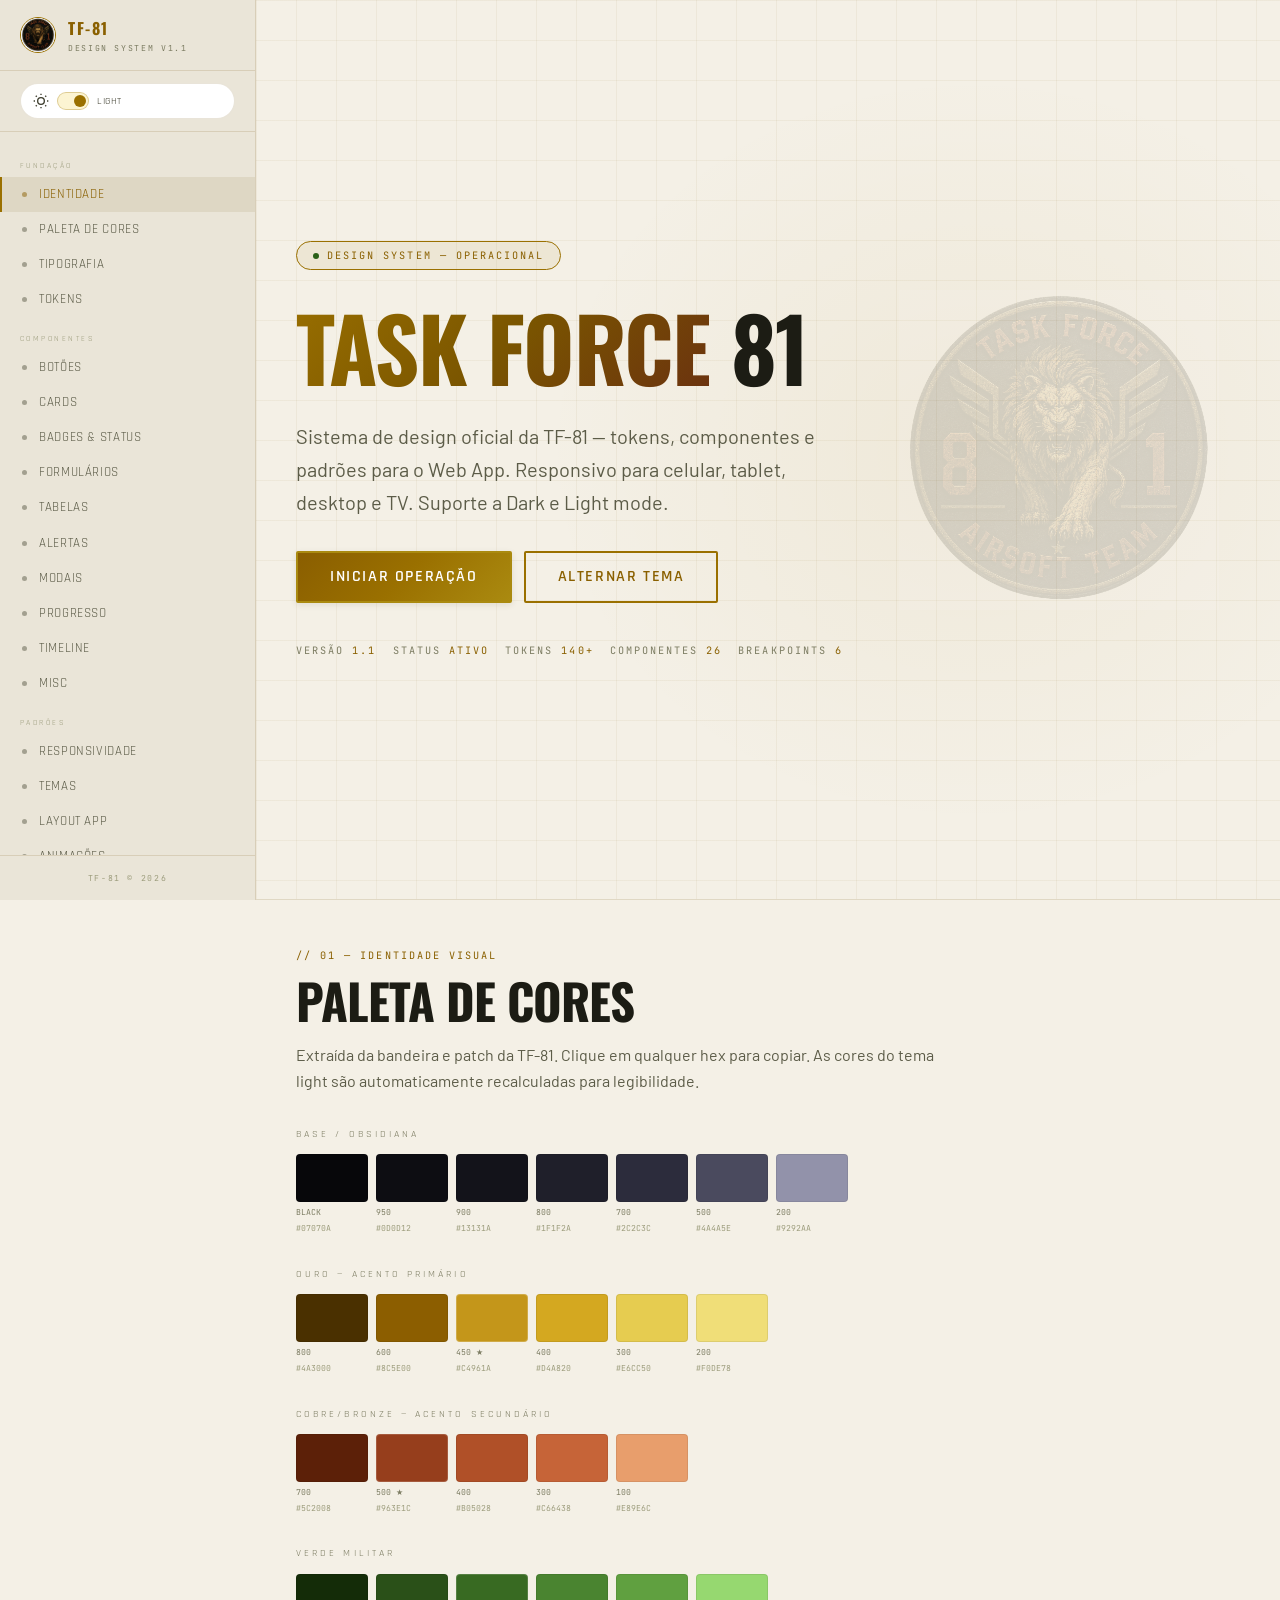
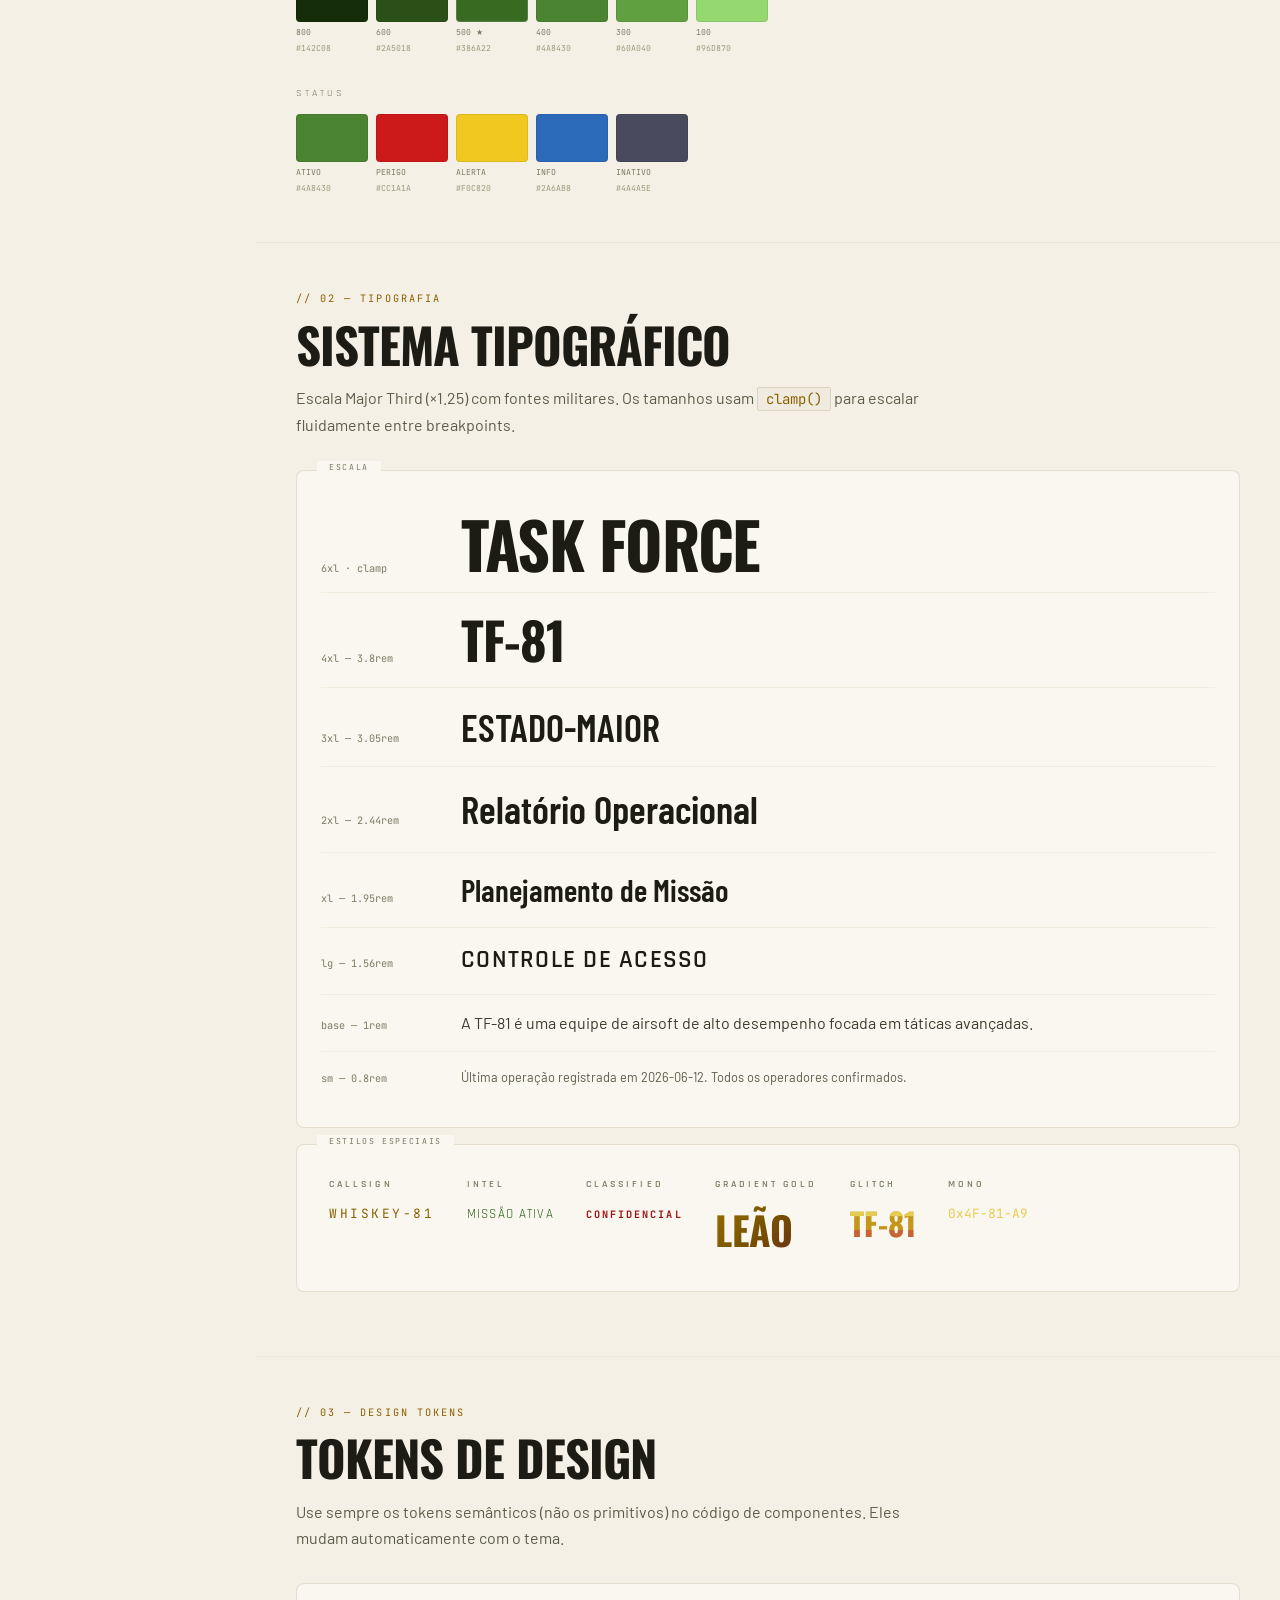
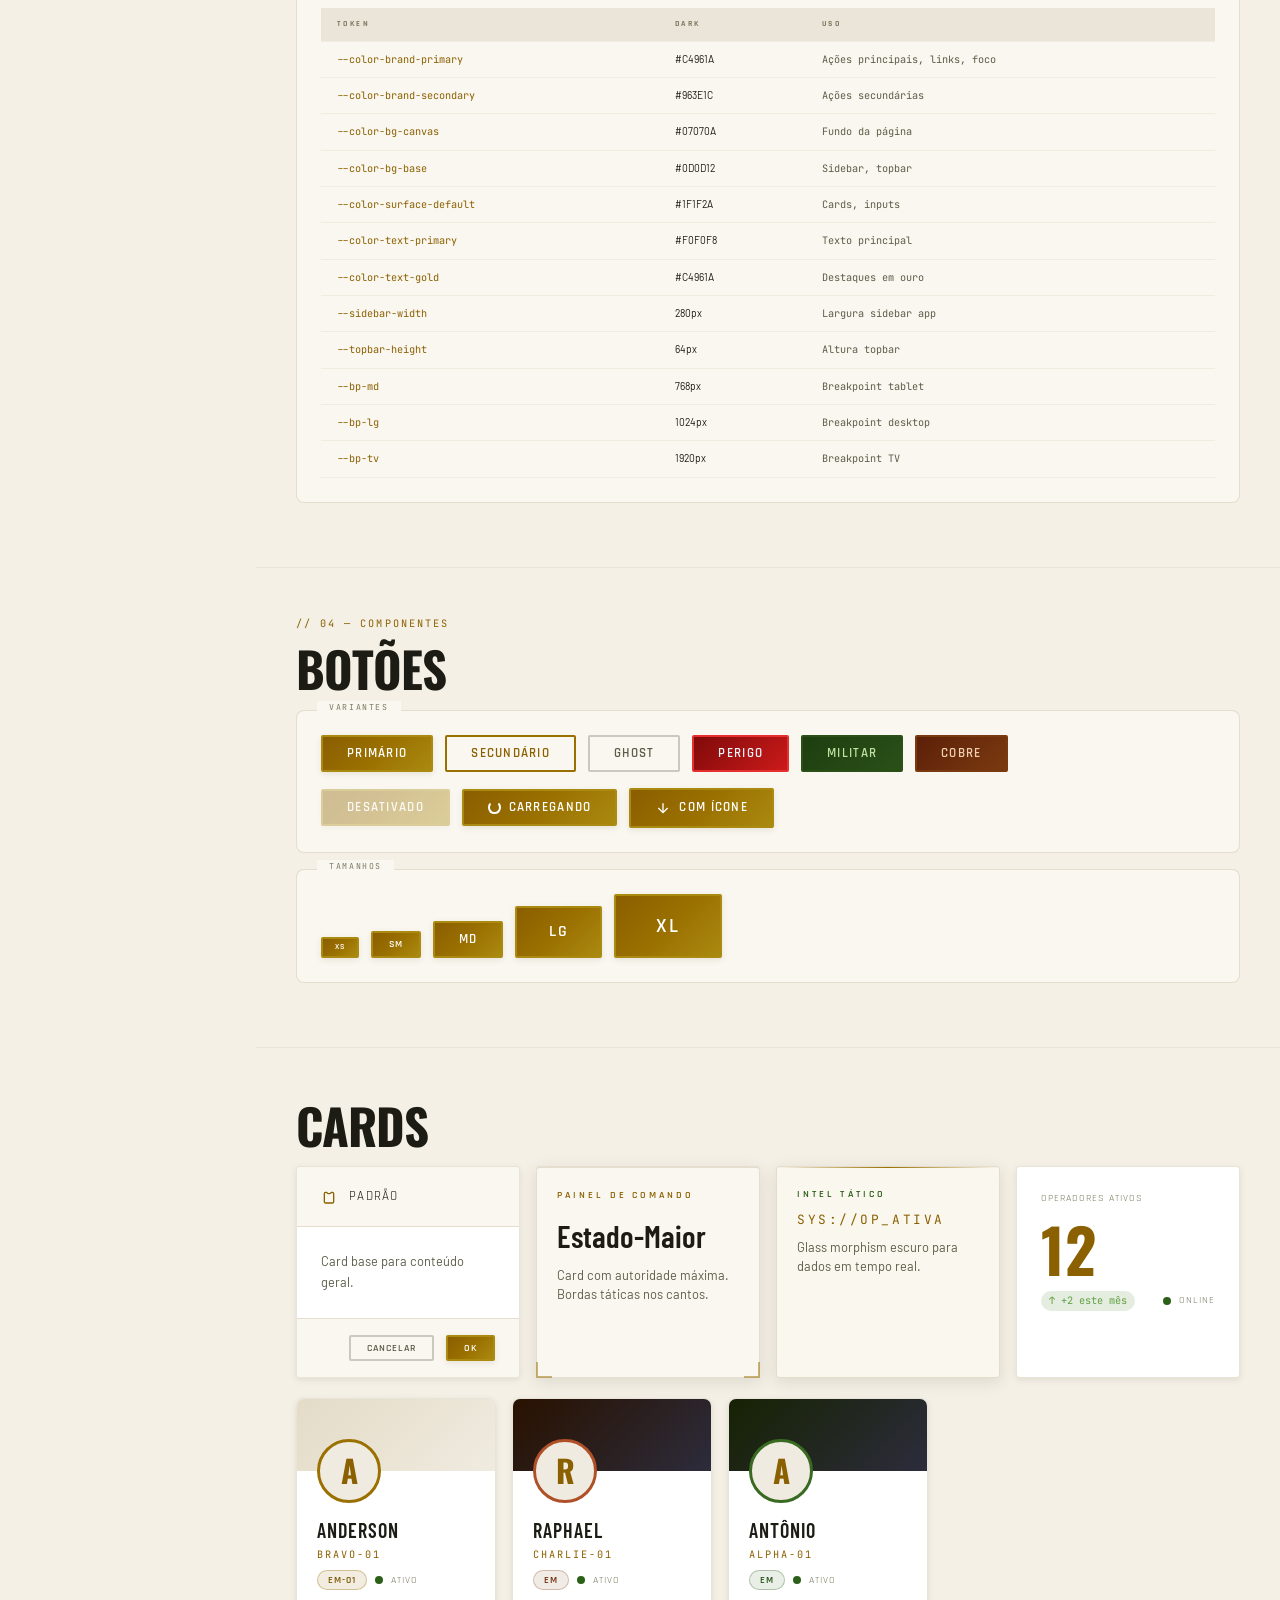
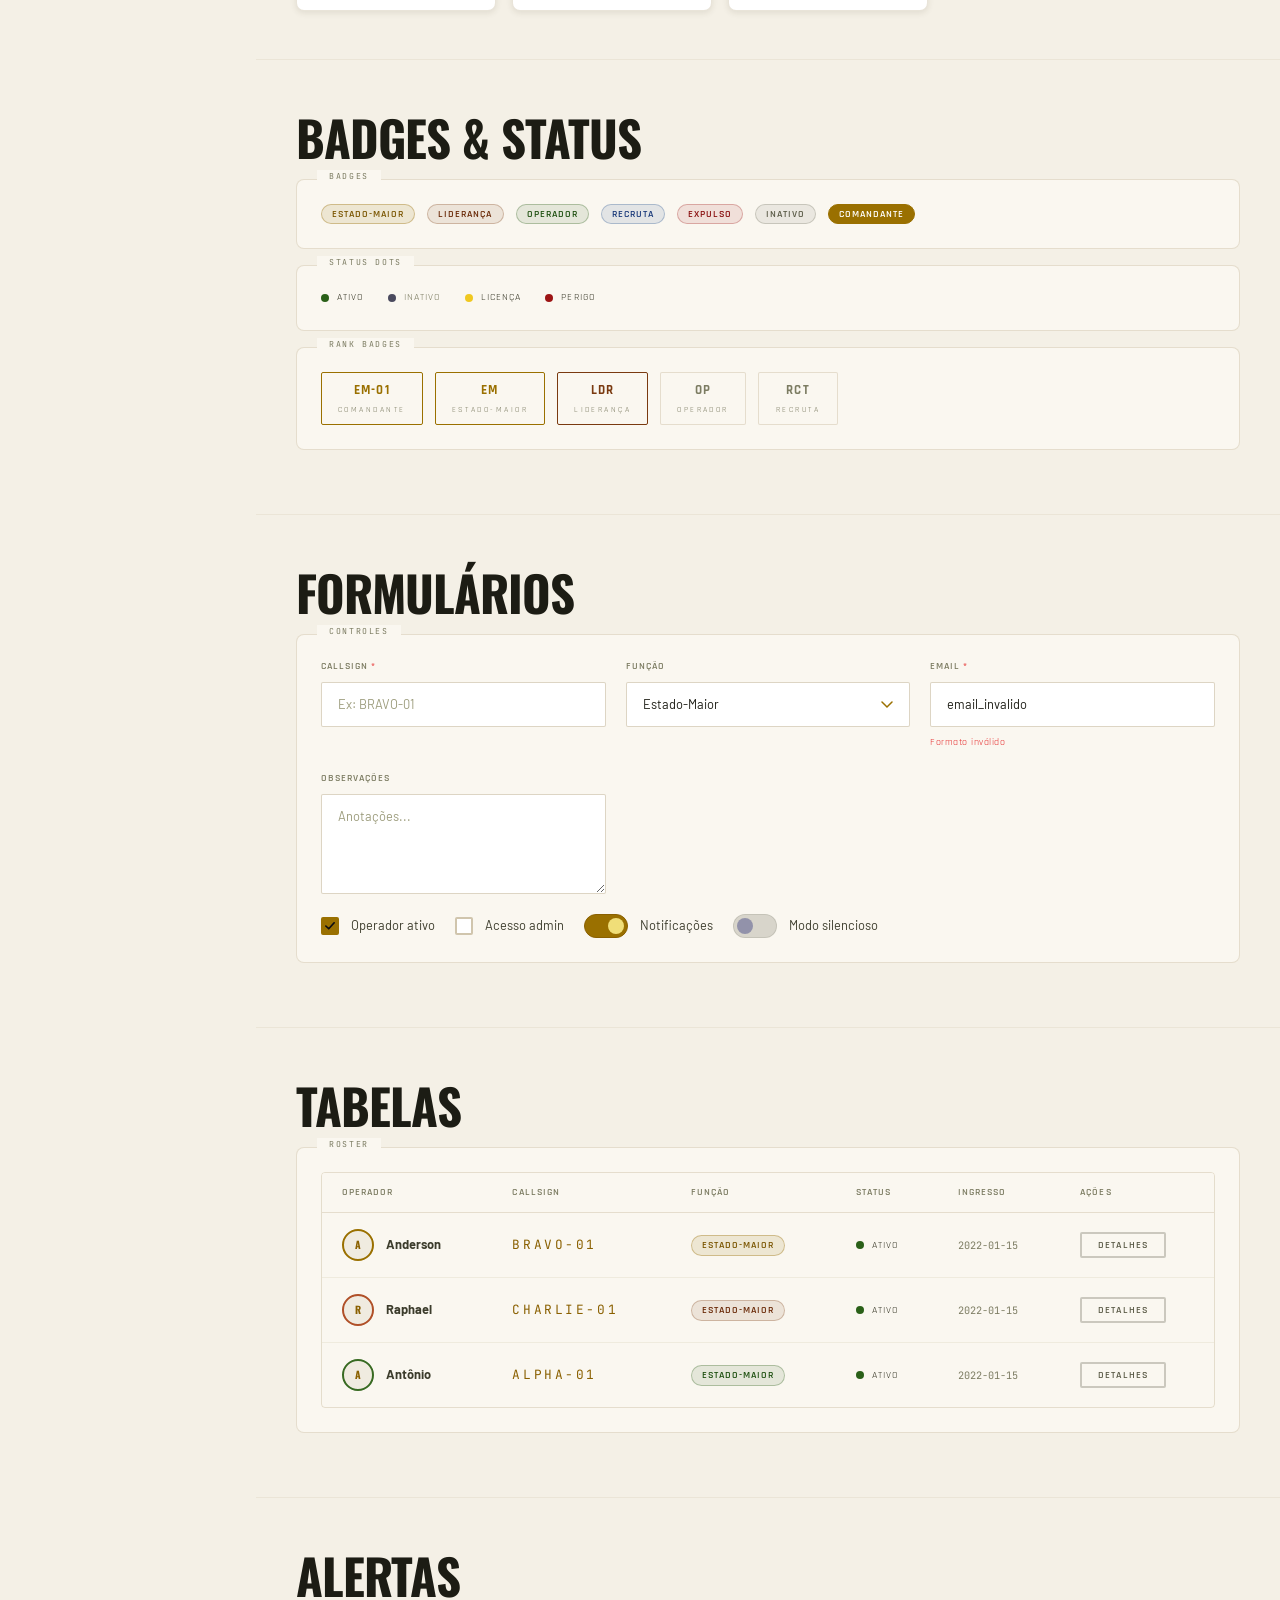
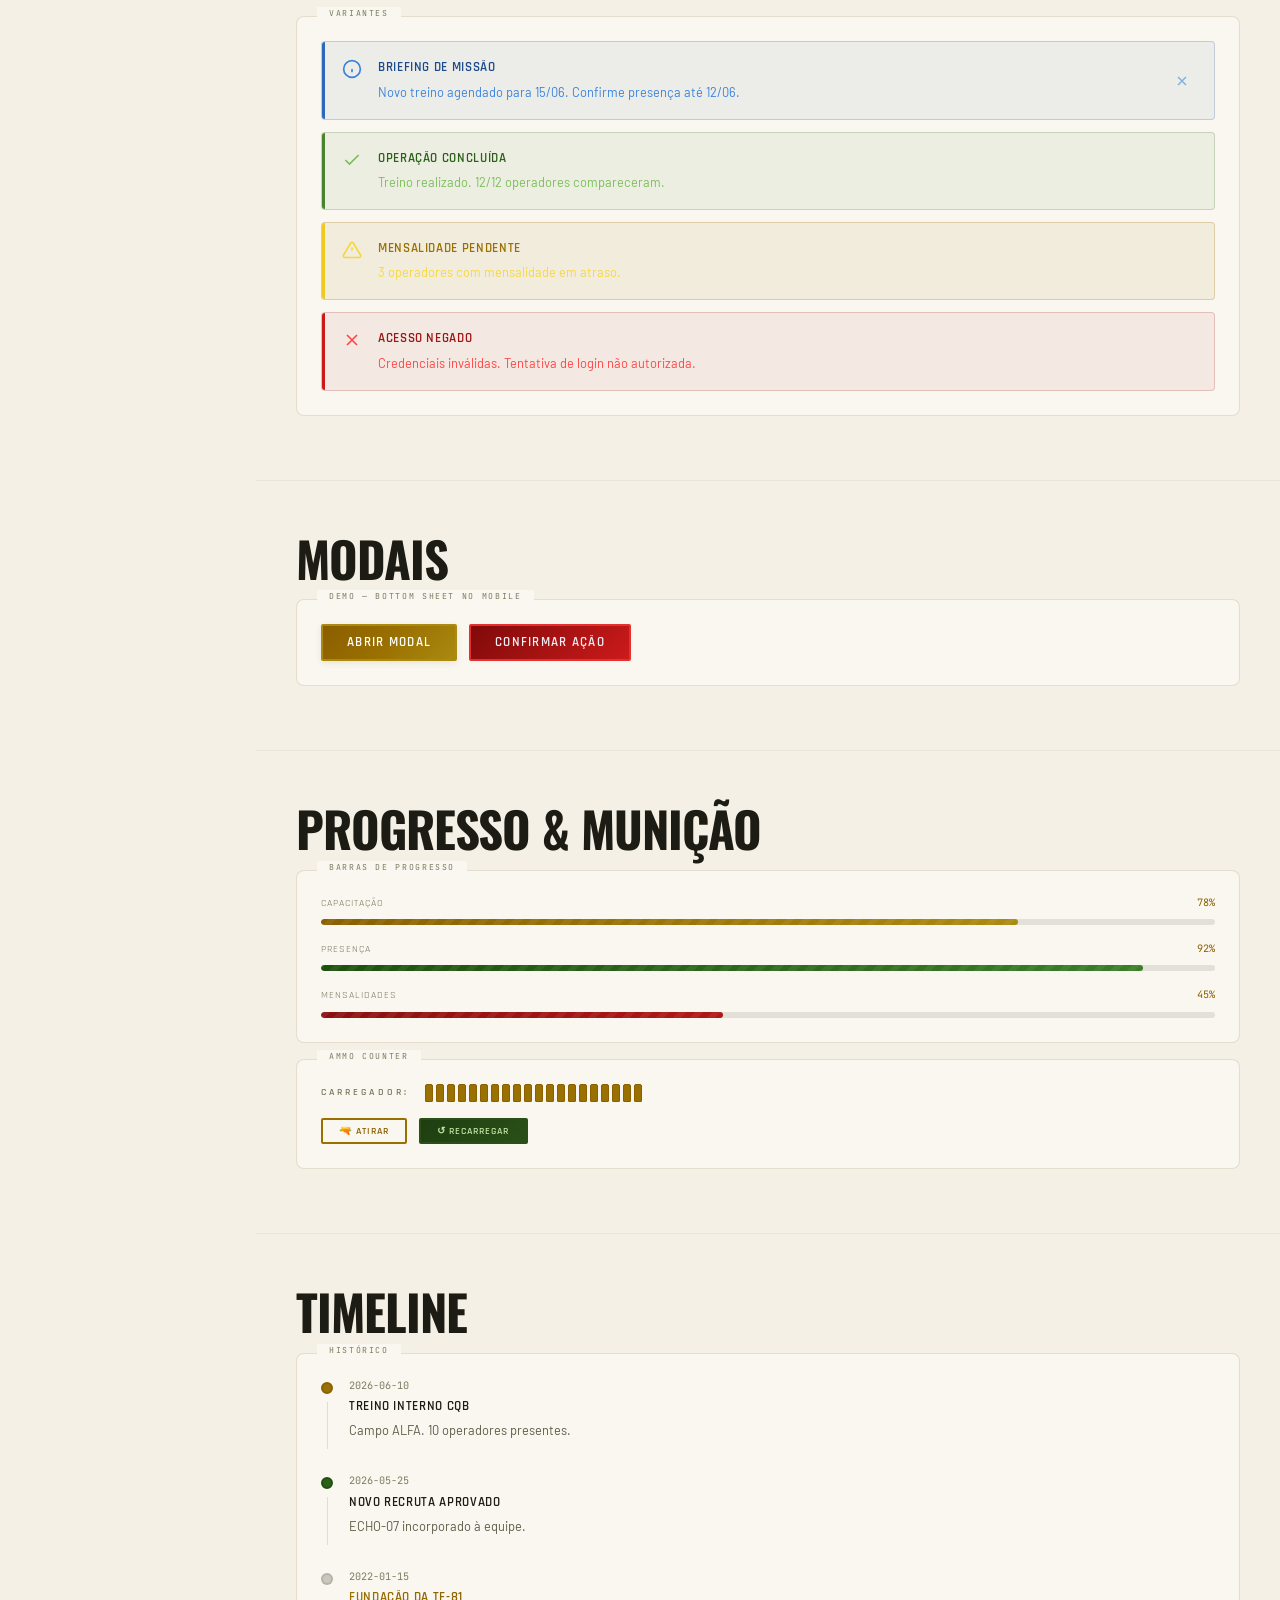
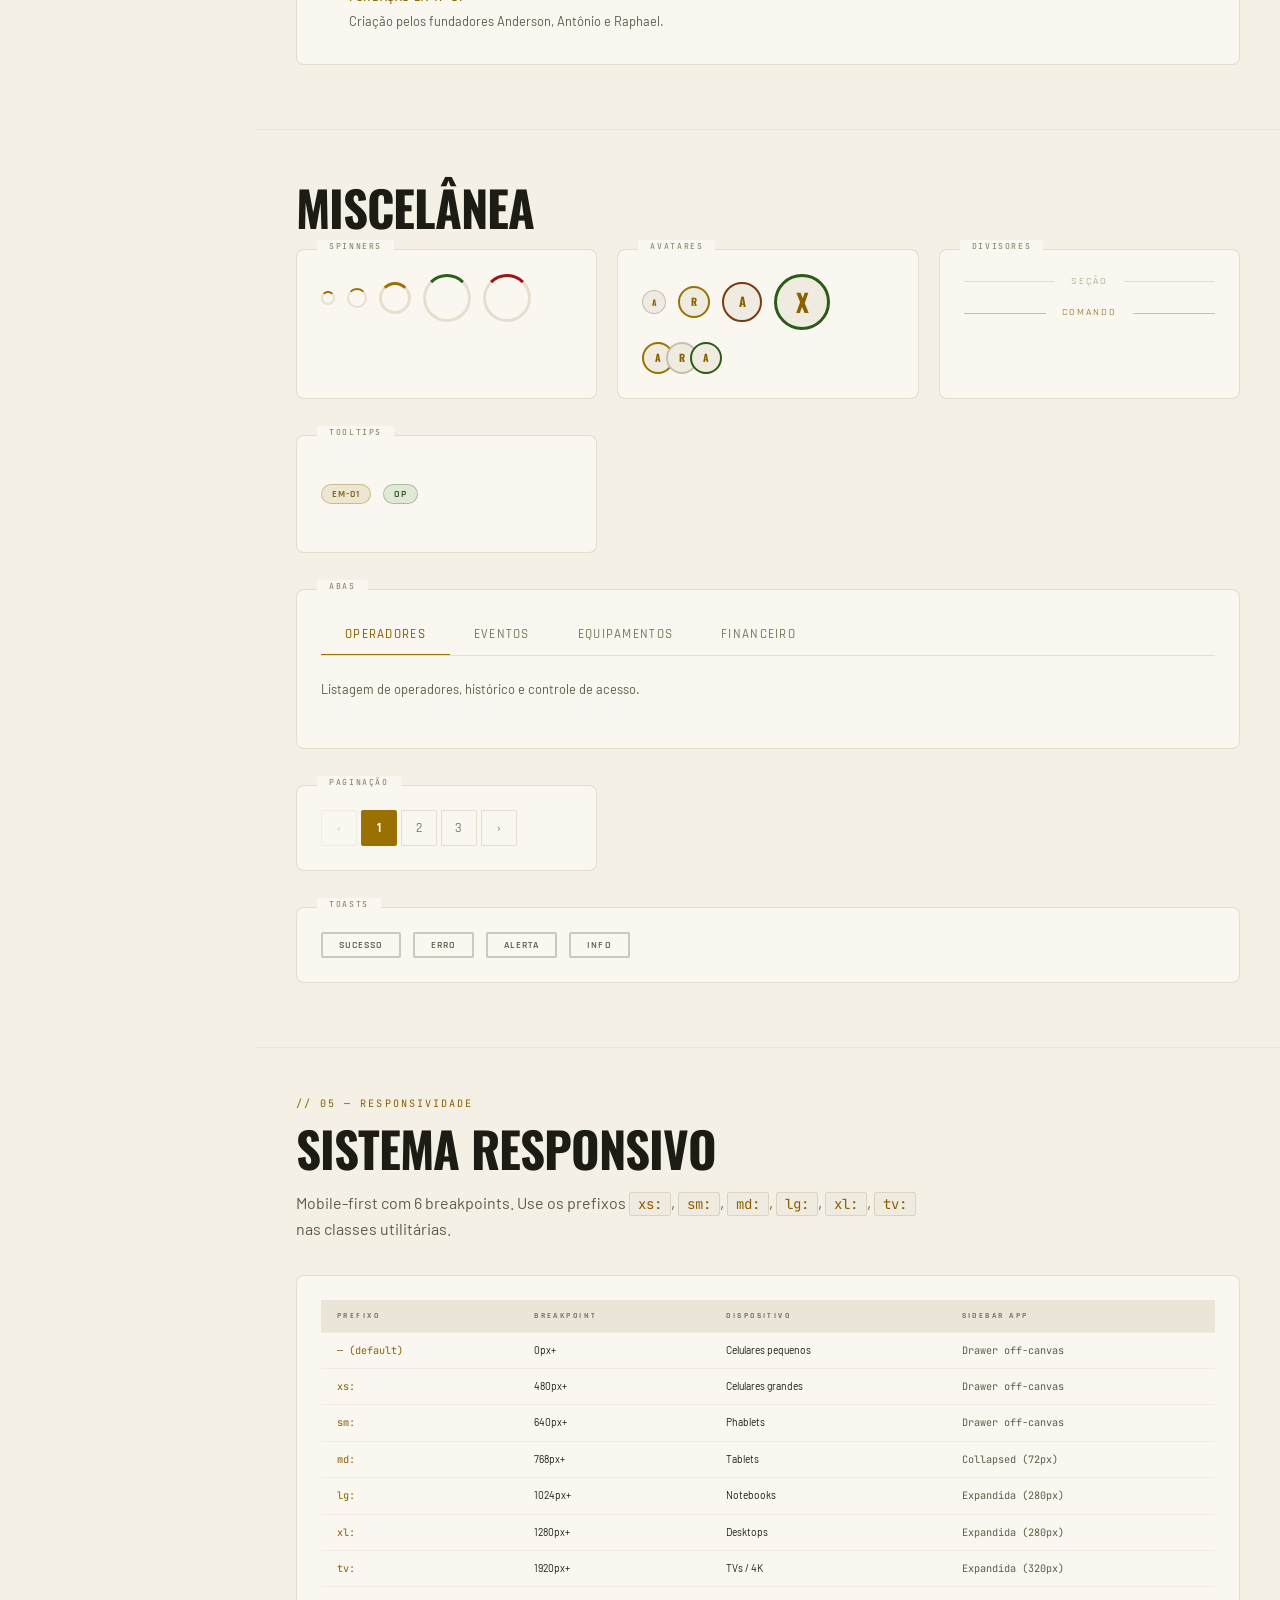
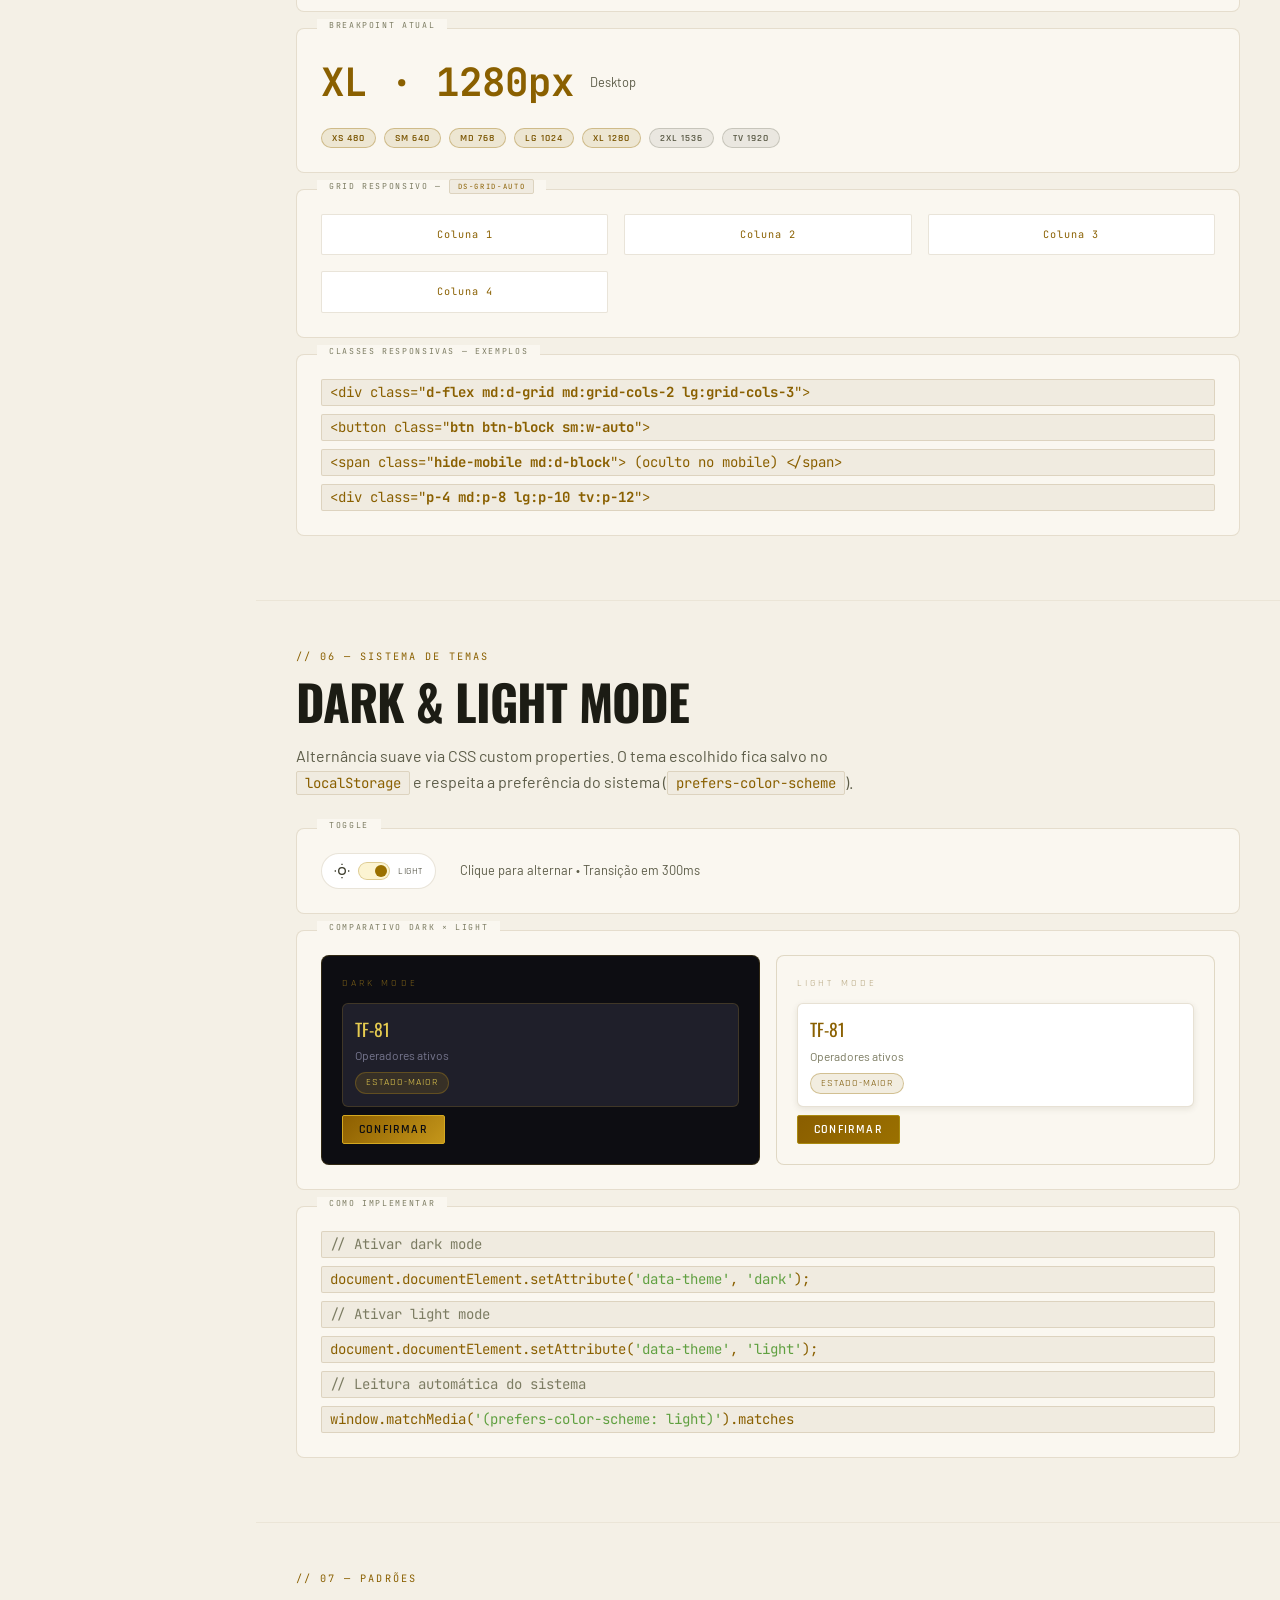
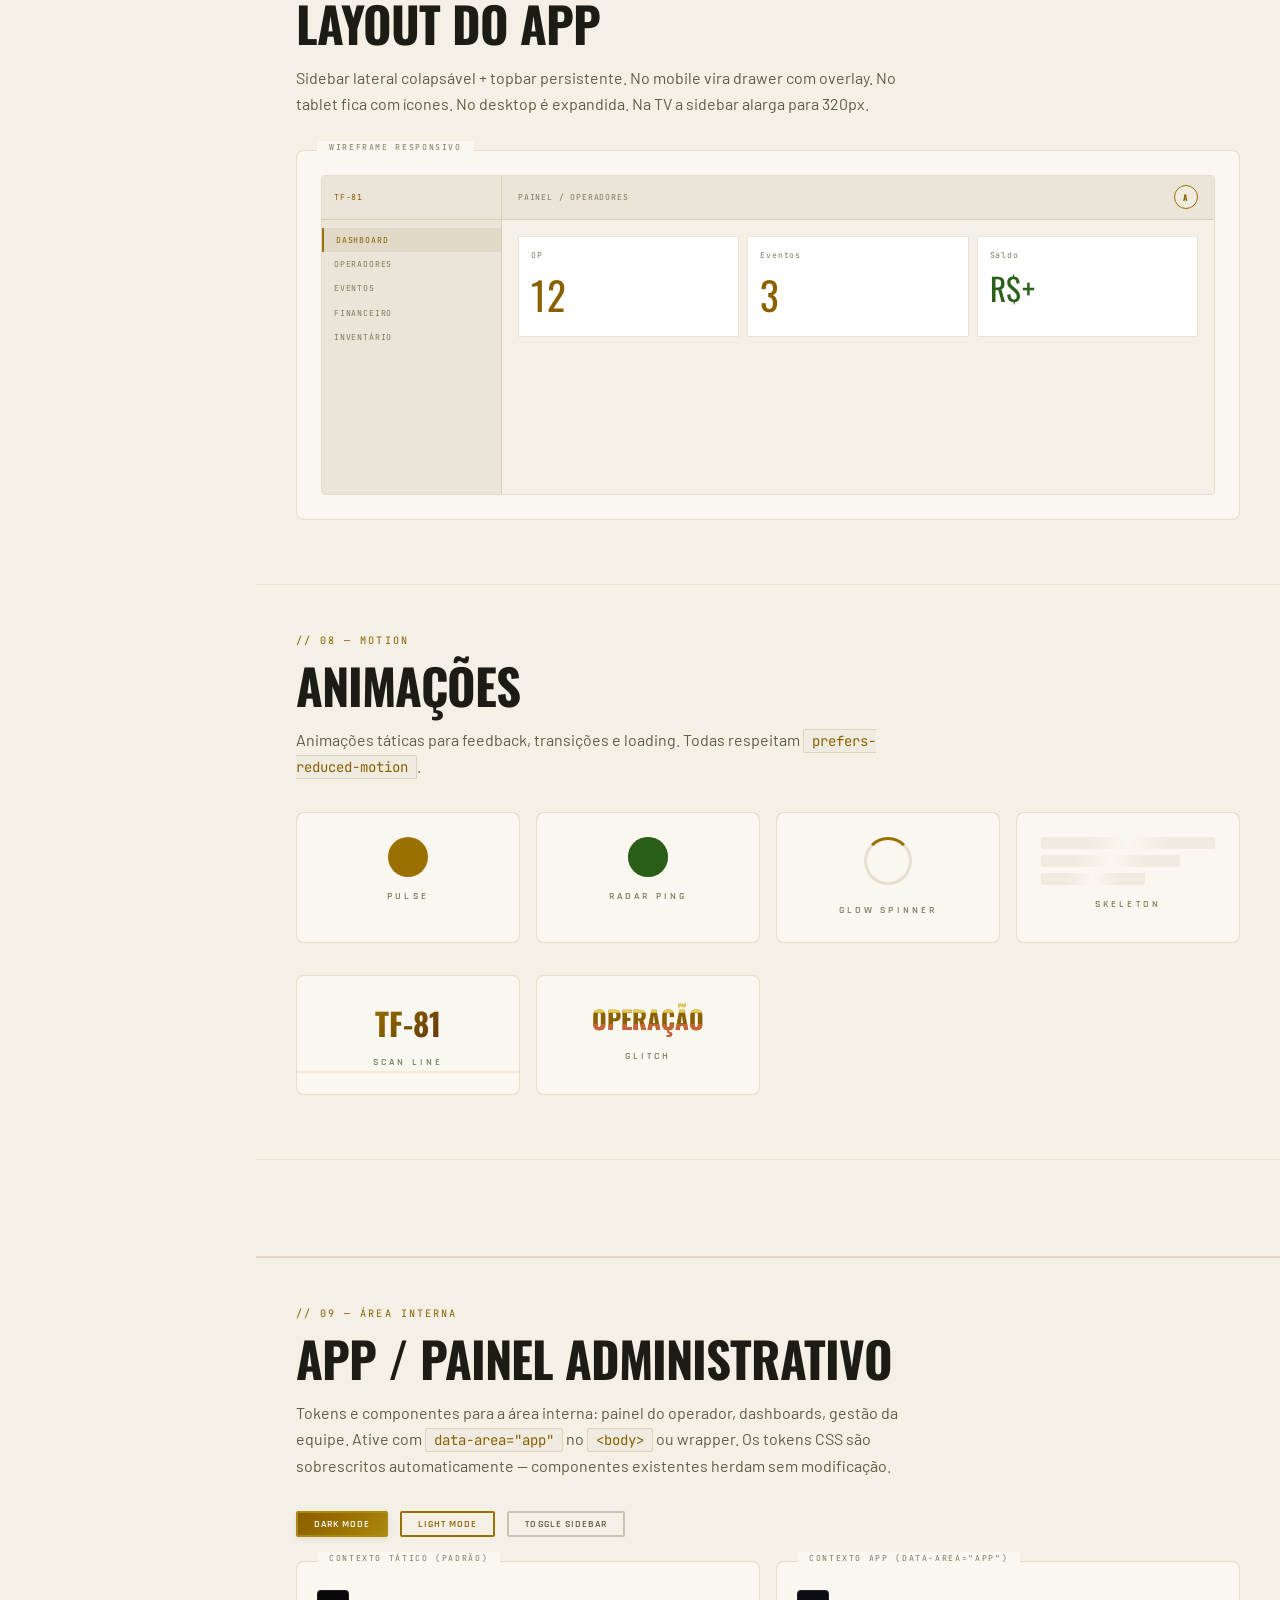
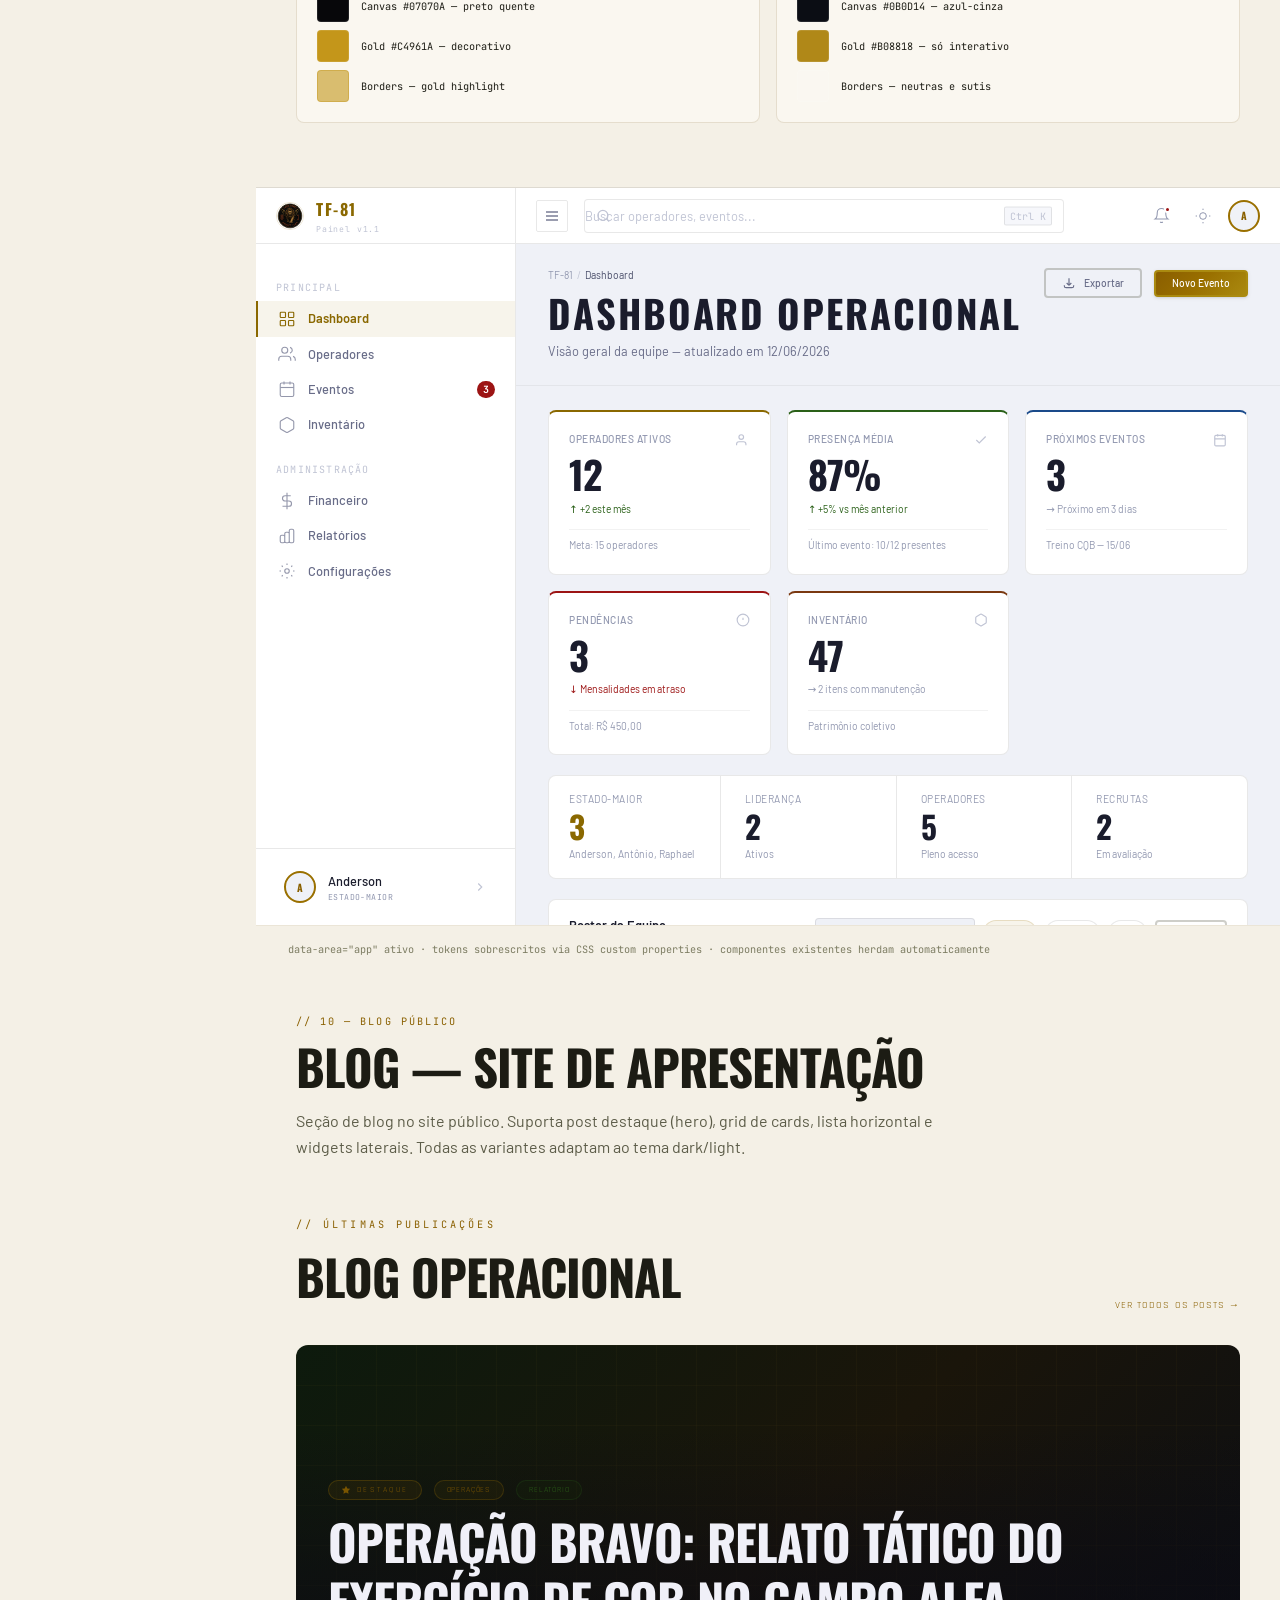
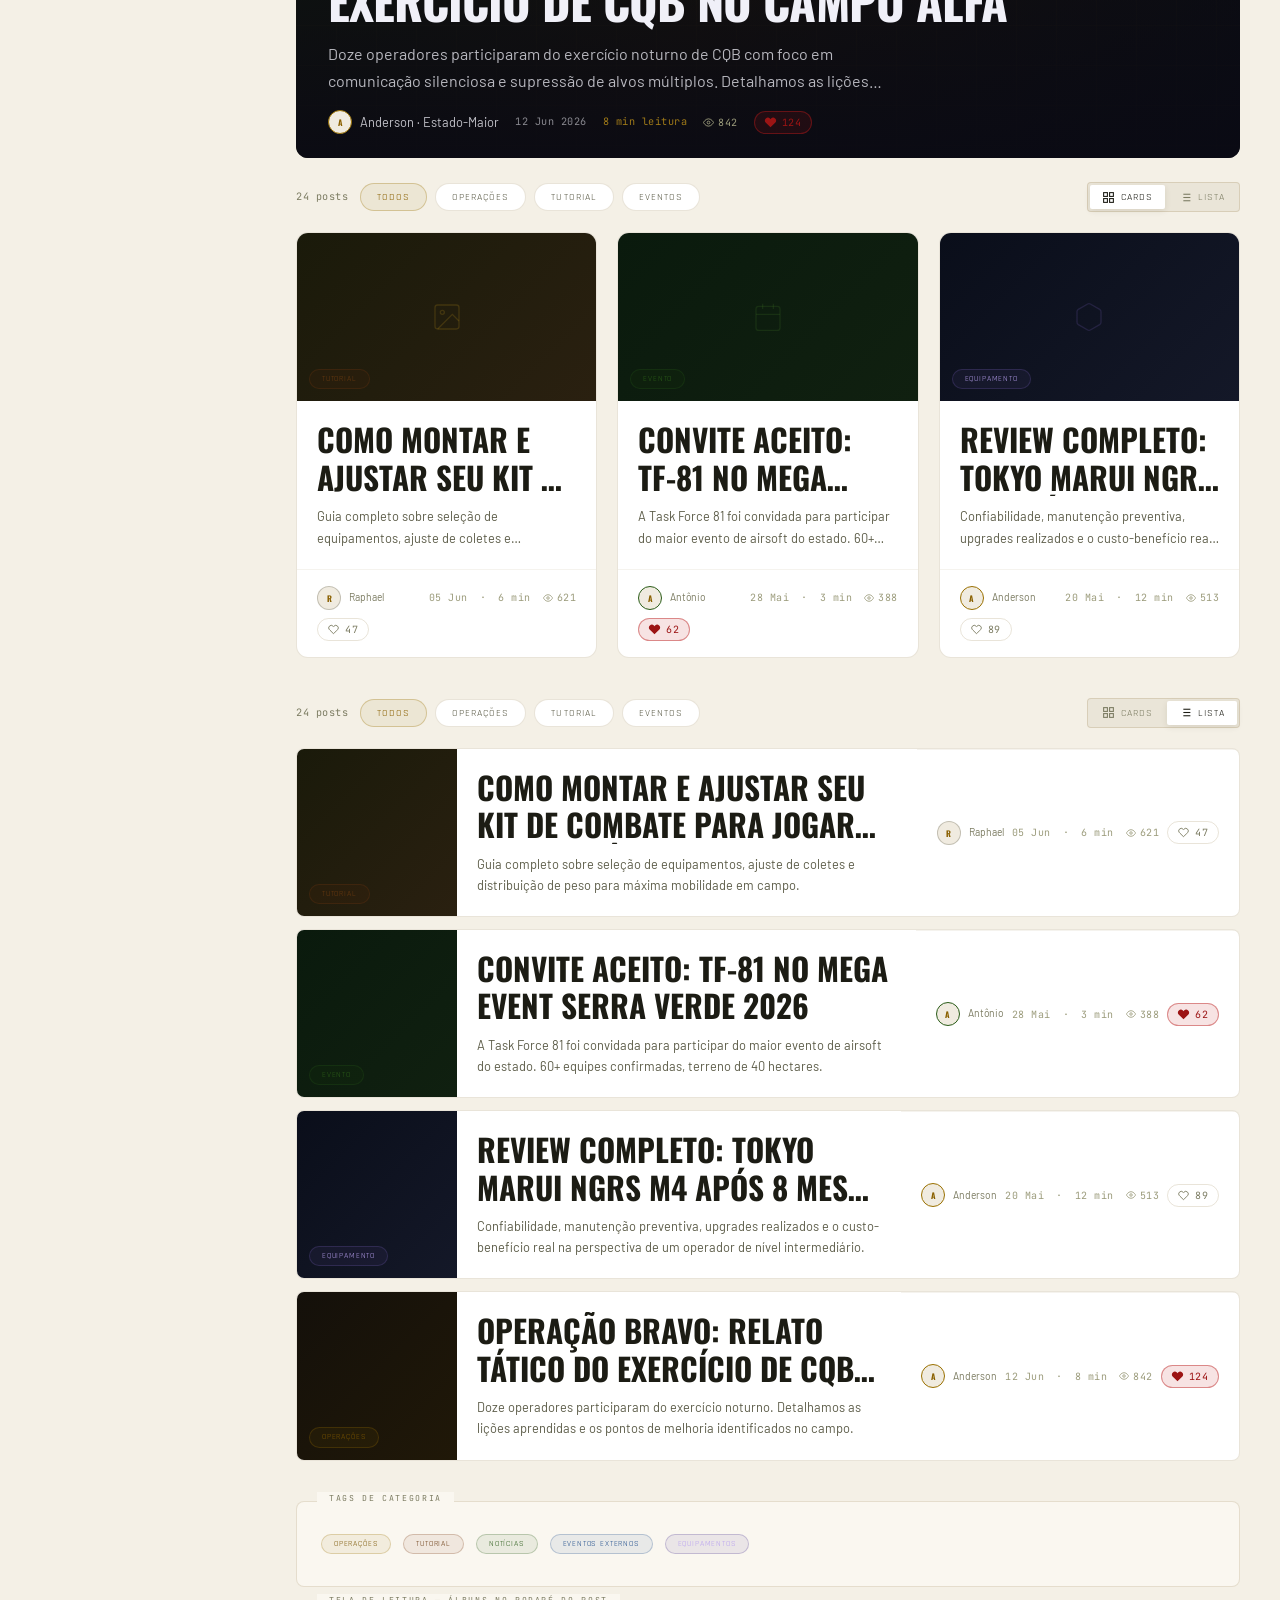
==== commit 68ac6e62: "fix: Fixing the area to textarea on posts editor to fit the full area not used before" ====
--- a/design-system/index.html
+++ b/design-system/index.html
@@ -2471,7 +2471,7 @@
             <span>tf81.com/blog/</span>
             <input type="text" value="relato-tatico-operacao-bravo-campo-alfa">
           </div>
-          <div>
+          <div style="flex:1;display:flex;flex-direction:column;min-height:0">
             <div class="editor-toolbar">
               <button class="editor-toolbar__btn active" title="Negrito"><strong>B</strong></button>
               <button class="editor-toolbar__btn" title="Itálico"><em>I</em></button>
@@ -2499,7 +2499,7 @@
 
 O objetivo principal era treinar comunicação silenciosa e supressão de alvos múltiplos em ambiente de baixa visibilidade, simulando condições reais de infiltração noturna...</textarea>
           </div>
-        </div>
+        </div><!-- /blog-editor__main -->
 
         <!-- Sidebar -->
         <div class="blog-editor__sidebar">
@@ -2512,31 +2512,6 @@
                 <span class="cover-dropzone__label">Clique ou arraste a foto de capa</span>
                 <span class="cover-dropzone__sub">JPG · PNG · WEBP · 2MB</span>
                 <input type="file" accept="image/*" tabindex="-1">
-              </div>
-            </div>
-          </div>
-
-          <!-- Publish -->
-          <div class="editor-panel">
-            <div class="editor-panel__header">Publicação</div>
-            <div class="editor-panel__body">
-              <div class="editor-publish">
-                <div class="editor-publish__row">
-                  <span>Status</span>
-                  <span class="post-status post-status--draft">Rascunho</span>
-                </div>
-                <div class="editor-publish__row">
-                  <span>Visibilidade</span>
-                  <strong>Pública</strong>
-                </div>
-                <div class="editor-publish__row">
-                  <span>Publicar</span>
-                  <strong>Imediatamente</strong>
-                </div>
-              </div>
-              <div style="display:flex;gap:var(--space-2);margin-top:var(--space-3)">
-                <button class="btn btn-ghost btn-sm" style="flex:1">Salvar</button>
-                <button class="btn btn-primary btn-sm" style="flex:1">Publicar</button>
               </div>
             </div>
           </div>
@@ -2631,9 +2606,121 @@
               </details>
             </div>
           </div>
-        </div>
-      </div>
-    </div>
+        </div><!-- /blog-editor__sidebar -->
+
+        <!-- ─── PAINEL DE PUBLICAÇÃO — abaixo do editor, full-width ─── -->
+        <div class="publish-panel" style="grid-column:1/-1">
+
+          <div class="publish-panel__header">
+            <span class="publish-panel__title">
+              <svg width="12" height="12" fill="none" stroke="currentColor" stroke-width="2" viewBox="0 0 24 24"><circle cx="12" cy="12" r="10"/><polyline points="12 6 12 12 16 14"/></svg>
+              Publicação
+            </span>
+            <span class="post-status post-status--draft">Rascunho</span>
+          </div>
+
+          <div class="publish-panel__body">
+
+            <!-- SEÇÃO 1: PRIVACIDADE -->
+            <div class="publish-section">
+              <div class="publish-section__label">Visibilidade do post</div>
+              <div class="publish-options">
+
+                <!-- Opção: Público -->
+                <label class="publish-option active">
+                  <input type="radio" name="demo-privacy" value="public" checked>
+                  <span class="publish-option__radio"></span>
+                  <svg class="publish-option__icon" width="15" height="15" fill="none" stroke="currentColor" stroke-width="1.8" viewBox="0 0 24 24"><circle cx="12" cy="12" r="10"/><line x1="2" y1="12" x2="22" y2="12"/><path d="M12 2a15.3 15.3 0 014 10 15.3 15.3 0 01-4 10 15.3 15.3 0 01-4-10 15.3 15.3 0 014-10z"/></svg>
+                  <div class="publish-option__body">
+                    <div class="publish-option__name">Público</div>
+                    <div class="publish-option__desc">Visível para qualquer visitante do site</div>
+                  </div>
+                </label>
+
+                <!-- Opção: Privado -->
+                <label class="publish-option">
+                  <input type="radio" name="demo-privacy" value="private">
+                  <span class="publish-option__radio"></span>
+                  <svg class="publish-option__icon" width="15" height="15" fill="none" stroke="currentColor" stroke-width="1.8" viewBox="0 0 24 24"><rect x="3" y="11" width="18" height="11" rx="2"/><path d="M7 11V7a5 5 0 0110 0v4"/></svg>
+                  <div class="publish-option__body">
+                    <div class="publish-option__name">Privado</div>
+                    <div class="publish-option__desc">Somente membros autenticados</div>
+                  </div>
+                </label>
+
+              </div>
+            </div>
+
+            <!-- SEÇÃO 2: QUANDO PUBLICAR -->
+            <div class="publish-section">
+              <div class="publish-section__label">Quando publicar</div>
+              <div class="publish-options">
+
+                <!-- Opção: Imediatamente -->
+                <label class="publish-option">
+                  <input type="radio" name="demo-when" value="now">
+                  <span class="publish-option__radio"></span>
+                  <svg class="publish-option__icon" width="15" height="15" fill="none" stroke="currentColor" stroke-width="1.8" viewBox="0 0 24 24"><polygon points="5 3 19 12 5 21 5 3"/></svg>
+                  <div class="publish-option__body">
+                    <div class="publish-option__name">Imediatamente</div>
+                    <div class="publish-option__desc">Publica ao confirmar</div>
+                  </div>
+                </label>
+
+                <!-- Opção: Agendado (ativo para mostrar o datepicker) -->
+                <label class="publish-option active">
+                  <input type="radio" name="demo-when" value="scheduled" checked>
+                  <span class="publish-option__radio"></span>
+                  <svg class="publish-option__icon" width="15" height="15" fill="none" stroke="currentColor" stroke-width="1.8" viewBox="0 0 24 24"><rect x="3" y="4" width="18" height="18" rx="2"/><line x1="16" y1="2" x2="16" y2="6"/><line x1="8" y1="2" x2="8" y2="6"/><line x1="3" y1="10" x2="21" y2="10"/></svg>
+                  <div class="publish-option__body">
+                    <div class="publish-option__name">Agendado</div>
+                    <div class="publish-option__desc">Define data e hora de publicação</div>
+                  </div>
+                </label>
+
+              </div>
+
+              <!-- Configuração de agendamento (visível quando "Agendado" está ativo) -->
+              <div class="publish-schedule">
+                <div class="publish-schedule__label">// Agendamento da publicação</div>
+                <div class="publish-schedule__row">
+                  <div class="publish-schedule__field publish-schedule__field--date">
+                    <span class="publish-schedule__field-label">Data</span>
+                    <input class="publish-schedule__input" type="date" value="2026-06-20">
+                  </div>
+                  <div class="publish-schedule__field publish-schedule__field--time">
+                    <span class="publish-schedule__field-label">Hora</span>
+                    <input class="publish-schedule__input" type="time" value="09:00">
+                  </div>
+                </div>
+                <div class="publish-schedule__preview">
+                  <svg width="11" height="11" fill="none" stroke="currentColor" stroke-width="2" viewBox="0 0 24 24"><circle cx="12" cy="12" r="10"/><polyline points="12 6 12 12 16 14"/></svg>
+                  Publicação agendada para Sáb, 20 Jun 2026 às 09:00
+                </div>
+              </div>
+
+            </div>
+          </div><!-- /publish-panel__body -->
+
+          <div class="publish-panel__footer">
+            <div class="publish-panel__status-row">
+              <span class="post-status post-status--draft">Rascunho</span>
+              <span class="publish-panel__status-info">Última modificação: hoje às 14:32</span>
+            </div>
+            <div class="publish-panel__actions">
+              <button class="btn btn-ghost btn-sm">Salvar rascunho</button>
+              <button class="btn btn-ghost btn-sm">Pré-visualizar</button>
+              <button class="btn btn-primary btn-sm" style="gap:var(--space-2)">
+                <svg width="13" height="13" fill="none" stroke="currentColor" stroke-width="2" viewBox="0 0 24 24"><rect x="3" y="4" width="18" height="18" rx="2"/><line x1="16" y1="2" x2="16" y2="6"/><line x1="8" y1="2" x2="8" y2="6"/><line x1="3" y1="10" x2="21" y2="10"/></svg>
+                Agendar publicação
+              </button>
+            </div>
+          </div>
+
+        </div><!-- /publish-panel -->
+
+      </div><!-- /blog-editor -->
+    </div><!-- /ds-preview -->
 
   </div>
 </section>
--- a/design-system/css/components.css
+++ b/design-system/css/components.css
@@ -498,14 +498,17 @@
 .form-hint--error { color: var(--primitive-red-400); }
 
 .form-select {
+  background-color: var(--color-bg-raised);
   background-image: url("data:image/svg+xml,%3Csvg xmlns='http://www.w3.org/2000/svg' width='12' height='8' viewBox='0 0 12 8'%3E%3Cpath d='M1 1l5 5 5-5' stroke='%23C4961A' stroke-width='1.5' fill='none' stroke-linecap='round'/%3E%3C/svg%3E");
   background-repeat: no-repeat;
   background-position: right var(--space-4) center;
+  background-size: 12px 8px;
   padding-right: var(--space-10);
   cursor: pointer;
 }
 .form-select option {
-  background: var(--primitive-base-900);
+  background-color: var(--primitive-base-900);
+  background-image: none;
   color: var(--color-text-primary);
 }
 
@@ -1627,10 +1630,13 @@
   box-shadow: 0 0 0 3px rgba(154,112,0,0.14);
 }
 [data-theme="light"] .form-select {
+  background-color: #FFFFFF;
   background-image: url("data:image/svg+xml,%3Csvg xmlns='http://www.w3.org/2000/svg' width='12' height='8' viewBox='0 0 12 8'%3E%3Cpath d='M1 1l5 5 5-5' stroke='%239A7000' stroke-width='1.5' fill='none' stroke-linecap='round'/%3E%3C/svg%3E");
-  background-color: #FFFFFF;
-}
-[data-theme="light"] .form-select option { background: #FFFFFF; color: var(--color-text-primary); }
+  background-repeat: no-repeat;
+  background-position: right var(--space-4) center;
+  background-size: 12px 8px;
+}
+[data-theme="light"] .form-select option { background-color: #FFFFFF; background-image: none; color: var(--color-text-primary); }
 [data-theme="light"] .form-check__input { background: #FFFFFF; border-color: rgba(120,90,20,0.35); }
 [data-theme="light"] .form-check__input:checked { background: #9A7000; border-color: #9A7000; }
 [data-theme="light"] .toggle__track { background: rgba(60,60,40,0.18); border-color: rgba(60,60,40,0.12); }
--- a/design-system/css/blog.css
+++ b/design-system/css/blog.css
@@ -571,7 +571,6 @@
   display: grid;
   grid-template-columns: 1fr 300px;
   gap: var(--space-5);
-  align-items: start;
 }
 
 @media (max-width: 1023px) { .blog-editor { grid-template-columns: 1fr; } }
@@ -589,6 +588,7 @@
   gap: var(--space-4);
   position: sticky;
   top: var(--space-4);
+  align-self: start;
 }
 
 /* Editor title */
@@ -679,7 +679,8 @@
 /* Content area */
 .editor-content {
   width: 100%;
-  min-height: 280px;
+  flex: 1;
+  min-height: 180px;
   background: var(--color-surface-default);
   border: 1px solid var(--color-border-default);
   border-radius: 0 0 var(--radius-md) var(--radius-md);
@@ -689,7 +690,7 @@
   color: var(--color-text-secondary);
   line-height: var(--leading-relaxed);
   outline: none;
-  resize: vertical;
+  resize: none;
   transition: border-color var(--transition-fast), background-color 300ms ease;
 }
 .editor-content:focus { border-color: var(--color-border-focus); }
@@ -813,21 +814,261 @@
 }
 .tag-input-wrap input::placeholder { color: var(--color-text-disabled); }
 
-/* Publish actions */
-.editor-publish {
+/* ══════════════════════════════════════════════════════════════
+   EDITOR — PAINEL DE PUBLICAÇÃO (abaixo do editor)
+   ══════════════════════════════════════════════════════════════ */
+
+.publish-panel {
+  background: var(--color-surface-default);
+  border: 1px solid var(--color-border-default);
+  border-radius: var(--radius-lg);
+  overflow: hidden;
+  transition: background-color 300ms ease, border-color 300ms ease;
+}
+
+.publish-panel__header {
+  padding: var(--space-3-5) var(--space-5);
+  border-bottom: 1px solid var(--color-border-default);
+  display: flex;
+  align-items: center;
+  justify-content: space-between;
+  gap: var(--space-3);
+  flex-wrap: wrap;
+}
+
+.publish-panel__title {
+  font-family: var(--font-tactical);
+  font-size: var(--text-xs);
+  letter-spacing: var(--tracking-military);
+  text-transform: uppercase;
+  color: var(--color-text-muted);
+  display: flex;
+  align-items: center;
+  gap: var(--space-2);
+}
+
+.publish-panel__body {
+  padding: var(--space-5);
+  display: grid;
+  grid-template-columns: 1fr 1fr;
+  gap: var(--space-6);
+}
+@media (max-width: 768px) { .publish-panel__body { grid-template-columns: 1fr; } }
+
+/* Agrupamento de seção dentro do painel */
+.publish-section {
   display: flex;
   flex-direction: column;
+  gap: var(--space-3);
+}
+.publish-section__label {
+  font-family: var(--font-tactical);
+  font-size: var(--text-2xs);
+  letter-spacing: var(--tracking-wider);
+  text-transform: uppercase;
+  color: var(--color-text-muted);
+}
+
+/* Opções em card radio */
+.publish-options {
+  display: flex;
+  gap: var(--space-2-5);
+}
+
+.publish-option {
+  flex: 1;
+  position: relative;
+  display: flex;
+  align-items: flex-start;
+  gap: var(--space-2-5);
+  padding: var(--space-3);
+  border: 1px solid var(--color-border-default);
+  border-radius: var(--radius-md);
+  cursor: pointer;
+  transition: all var(--transition-fast);
+  background: var(--color-bg-raised);
+  min-width: 0;
+  user-select: none;
+}
+.publish-option:hover { border-color: var(--color-border-strong); }
+.publish-option.active {
+  border-color: rgba(196,150,26,.45);
+  background: rgba(196,150,26,.06);
+}
+
+.publish-option input[type="radio"] {
+  position: absolute; opacity: 0; width: 0; height: 0;
+}
+
+.publish-option__radio {
+  width: 16px; height: 16px;
+  border-radius: 50%;
+  border: 2px solid var(--color-border-default);
+  flex-shrink: 0;
+  margin-top: 1px;
+  transition: all var(--transition-fast);
+  display: flex;
+  align-items: center;
+  justify-content: center;
+}
+.publish-option.active .publish-option__radio {
+  border-color: var(--color-text-gold);
+  background: rgba(196,150,26,.10);
+}
+.publish-option.active .publish-option__radio::after {
+  content: '';
+  width: 6px; height: 6px;
+  border-radius: 50%;
+  background: var(--color-text-gold);
+}
+[data-theme="light"] .publish-option.active .publish-option__radio { border-color: #8A6000; }
+[data-theme="light"] .publish-option.active .publish-option__radio::after { background: #8A6000; }
+
+.publish-option__icon {
+  color: var(--color-text-disabled);
+  flex-shrink: 0;
+  transition: color var(--transition-fast);
+  margin-top: 1px;
+}
+.publish-option.active .publish-option__icon { color: var(--color-text-gold); }
+[data-theme="light"] .publish-option.active .publish-option__icon { color: #8A6000; }
+
+.publish-option__body { min-width: 0; flex: 1; }
+.publish-option__name {
+  font-family: var(--font-tactical);
+  font-size: var(--text-xs);
+  letter-spacing: var(--tracking-wider);
+  text-transform: uppercase;
+  color: var(--color-text-secondary);
+  transition: color var(--transition-fast);
+  line-height: 1.4;
+}
+.publish-option.active .publish-option__name { color: var(--color-text-primary); }
+.publish-option__desc {
+  font-size: 10px;
+  color: var(--color-text-muted);
+  margin-top: 3px;
+  line-height: 1.4;
+}
+
+/* Agendamento — caixa de data/hora */
+.publish-schedule {
+  display: flex;
+  flex-direction: column;
+  gap: var(--space-3);
+  padding: var(--space-3-5) var(--space-4);
+  background: rgba(196,150,26,.04);
+  border: 1px solid rgba(196,150,26,.20);
+  border-radius: var(--radius-md);
+  transition: all var(--transition-base);
+}
+.publish-schedule--hidden { display: none; }
+
+.publish-schedule__label {
+  font-family: var(--font-mono);
+  font-size: 9px;
+  color: var(--color-text-gold);
+  letter-spacing: var(--tracking-wide);
+  text-transform: uppercase;
+}
+[data-theme="light"] .publish-schedule__label { color: #8A6000; }
+
+.publish-schedule__row {
+  display: flex;
+  gap: var(--space-2-5);
+}
+
+.publish-schedule__field {
+  display: flex;
+  flex-direction: column;
+  gap: var(--space-1-5);
+}
+.publish-schedule__field--date { flex: 1; }
+.publish-schedule__field--time { flex: 0 0 120px; }
+
+.publish-schedule__field-label {
+  font-family: var(--font-tactical);
+  font-size: var(--text-2xs);
+  letter-spacing: var(--tracking-wider);
+  text-transform: uppercase;
+  color: var(--color-text-muted);
+}
+
+.publish-schedule__input {
+  width: 100%;
+  padding: var(--space-2) var(--space-3);
+  background: var(--color-surface-default);
+  border: 1px solid var(--color-border-default);
+  border-radius: var(--radius-md);
+  color: var(--color-text-primary);
+  font-family: var(--font-mono);
+  font-size: var(--text-xs);
+  letter-spacing: var(--tracking-wide);
+  outline: none;
+  appearance: none;
+  -webkit-appearance: none;
+  transition: border-color var(--transition-fast), box-shadow var(--transition-fast);
+  cursor: pointer;
+}
+.publish-schedule__input:focus {
+  border-color: rgba(196,150,26,.48);
+  box-shadow: 0 0 0 2px rgba(196,150,26,.12);
+}
+.publish-schedule__input::-webkit-calendar-picker-indicator {
+  filter: invert(0.65) sepia(1) saturate(1.5) hue-rotate(5deg);
+  cursor: pointer;
+  opacity: 0.7;
+}
+.publish-schedule__input:hover::-webkit-calendar-picker-indicator { opacity: 1; }
+[data-theme="light"] .publish-schedule__input { background: #FFFFFF; border-color: rgba(120,90,20,.22); }
+[data-theme="light"] .publish-schedule__input::-webkit-calendar-picker-indicator { filter: none; opacity: 0.6; }
+
+.publish-schedule__preview {
+  font-family: var(--font-mono);
+  font-size: 10px;
+  color: var(--color-text-gold);
+  letter-spacing: var(--tracking-wide);
+  padding: var(--space-2) var(--space-3);
+  background: rgba(196,150,26,.08);
+  border-radius: var(--radius-sm);
+  display: flex;
+  align-items: center;
   gap: var(--space-2);
 }
-
-.editor-publish__row {
-  display: flex;
-  align-items: center;
-  justify-content: space-between;
-  font-size: var(--text-xs);
-  color: var(--color-text-tertiary);
-}
-.editor-publish__row strong { color: var(--color-text-secondary); }
+[data-theme="light"] .publish-schedule__preview { color: #8A6000; }
+
+/* Footer de ações */
+.publish-panel__footer {
+  padding: var(--space-4) var(--space-5);
+  border-top: 1px solid var(--color-border-default);
+  display: flex;
+  align-items: center;
+  gap: var(--space-3);
+  flex-wrap: wrap;
+}
+
+.publish-panel__status-row {
+  display: flex;
+  align-items: center;
+  gap: var(--space-2-5);
+  flex: 1;
+  min-width: 0;
+  flex-wrap: wrap;
+}
+
+.publish-panel__status-info {
+  font-family: var(--font-mono);
+  font-size: 10px;
+  color: var(--color-text-muted);
+  letter-spacing: var(--tracking-wide);
+}
+
+.publish-panel__actions {
+  display: flex;
+  align-items: center;
+  gap: var(--space-2-5);
+  flex-shrink: 0;
+}
 
 /* ══════════════════════════════════════════════════════════════
    BLOG ADMIN — STATS MINI CARDS
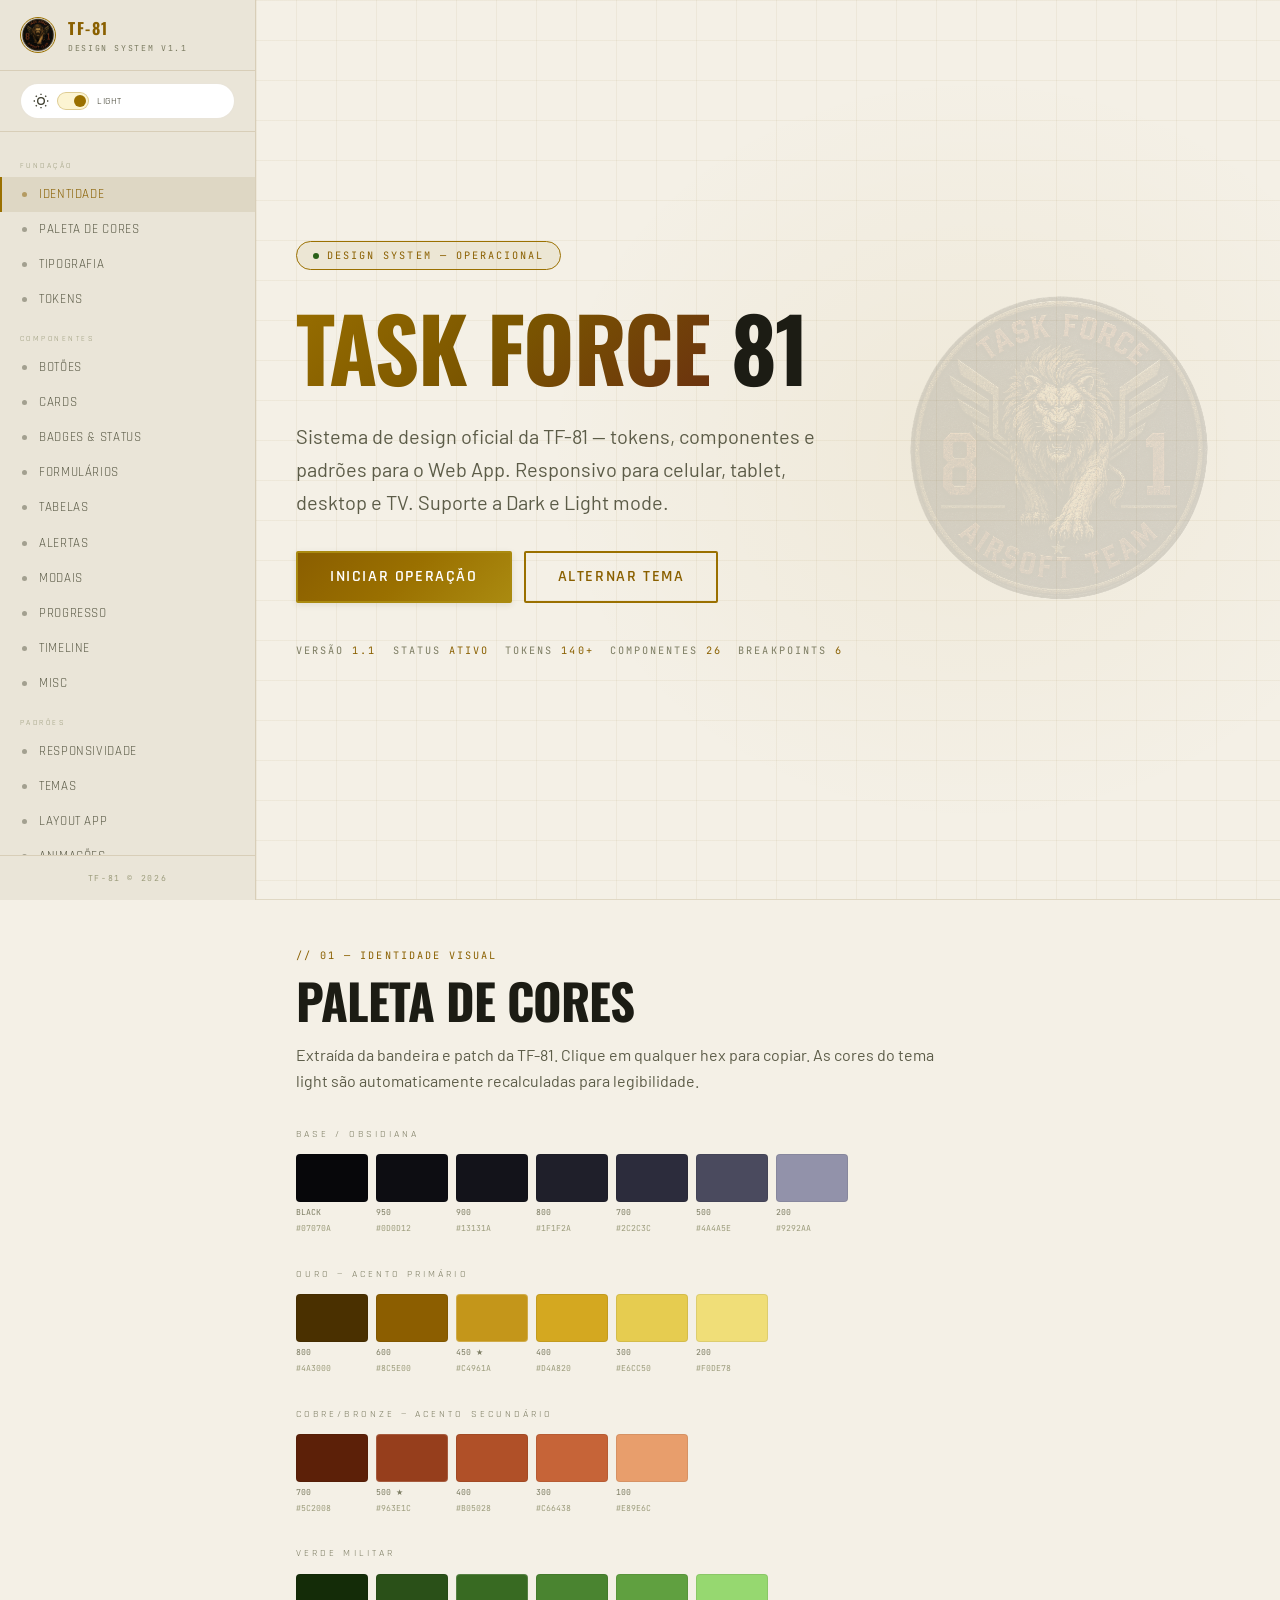
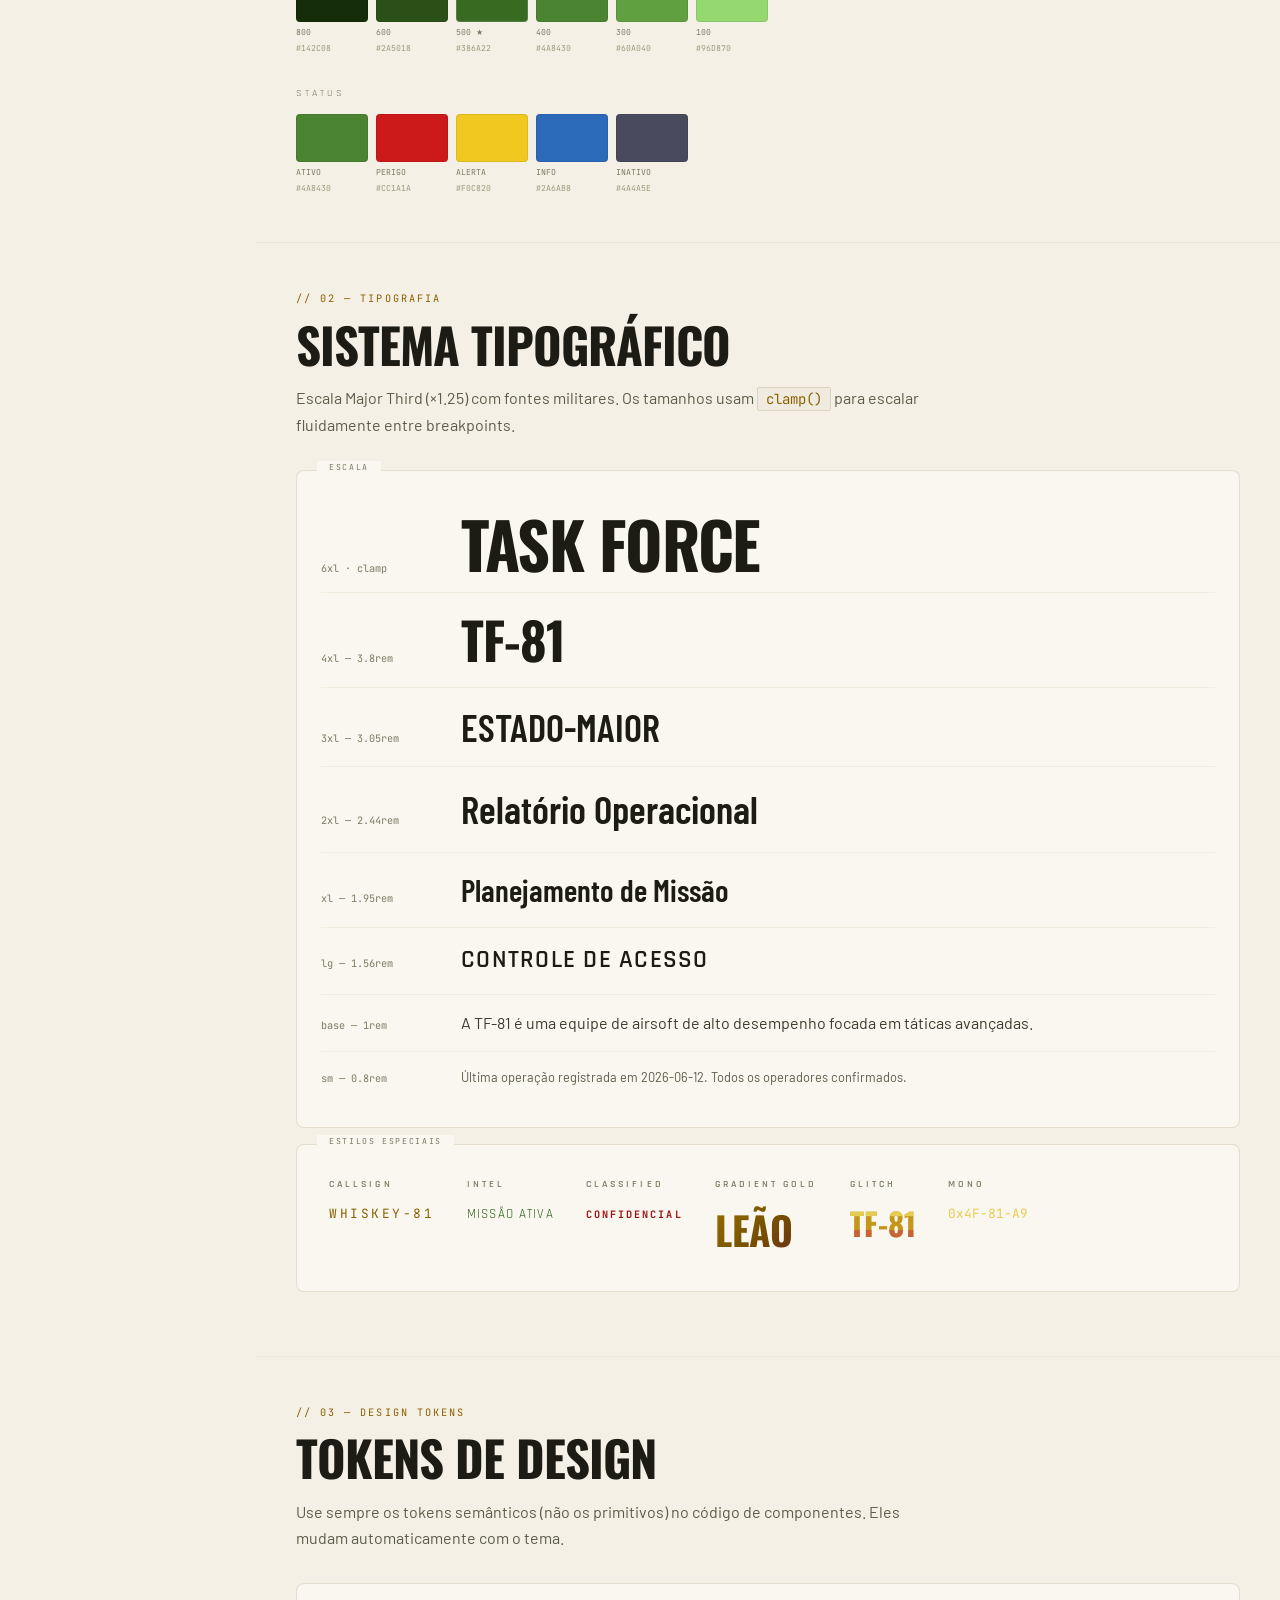
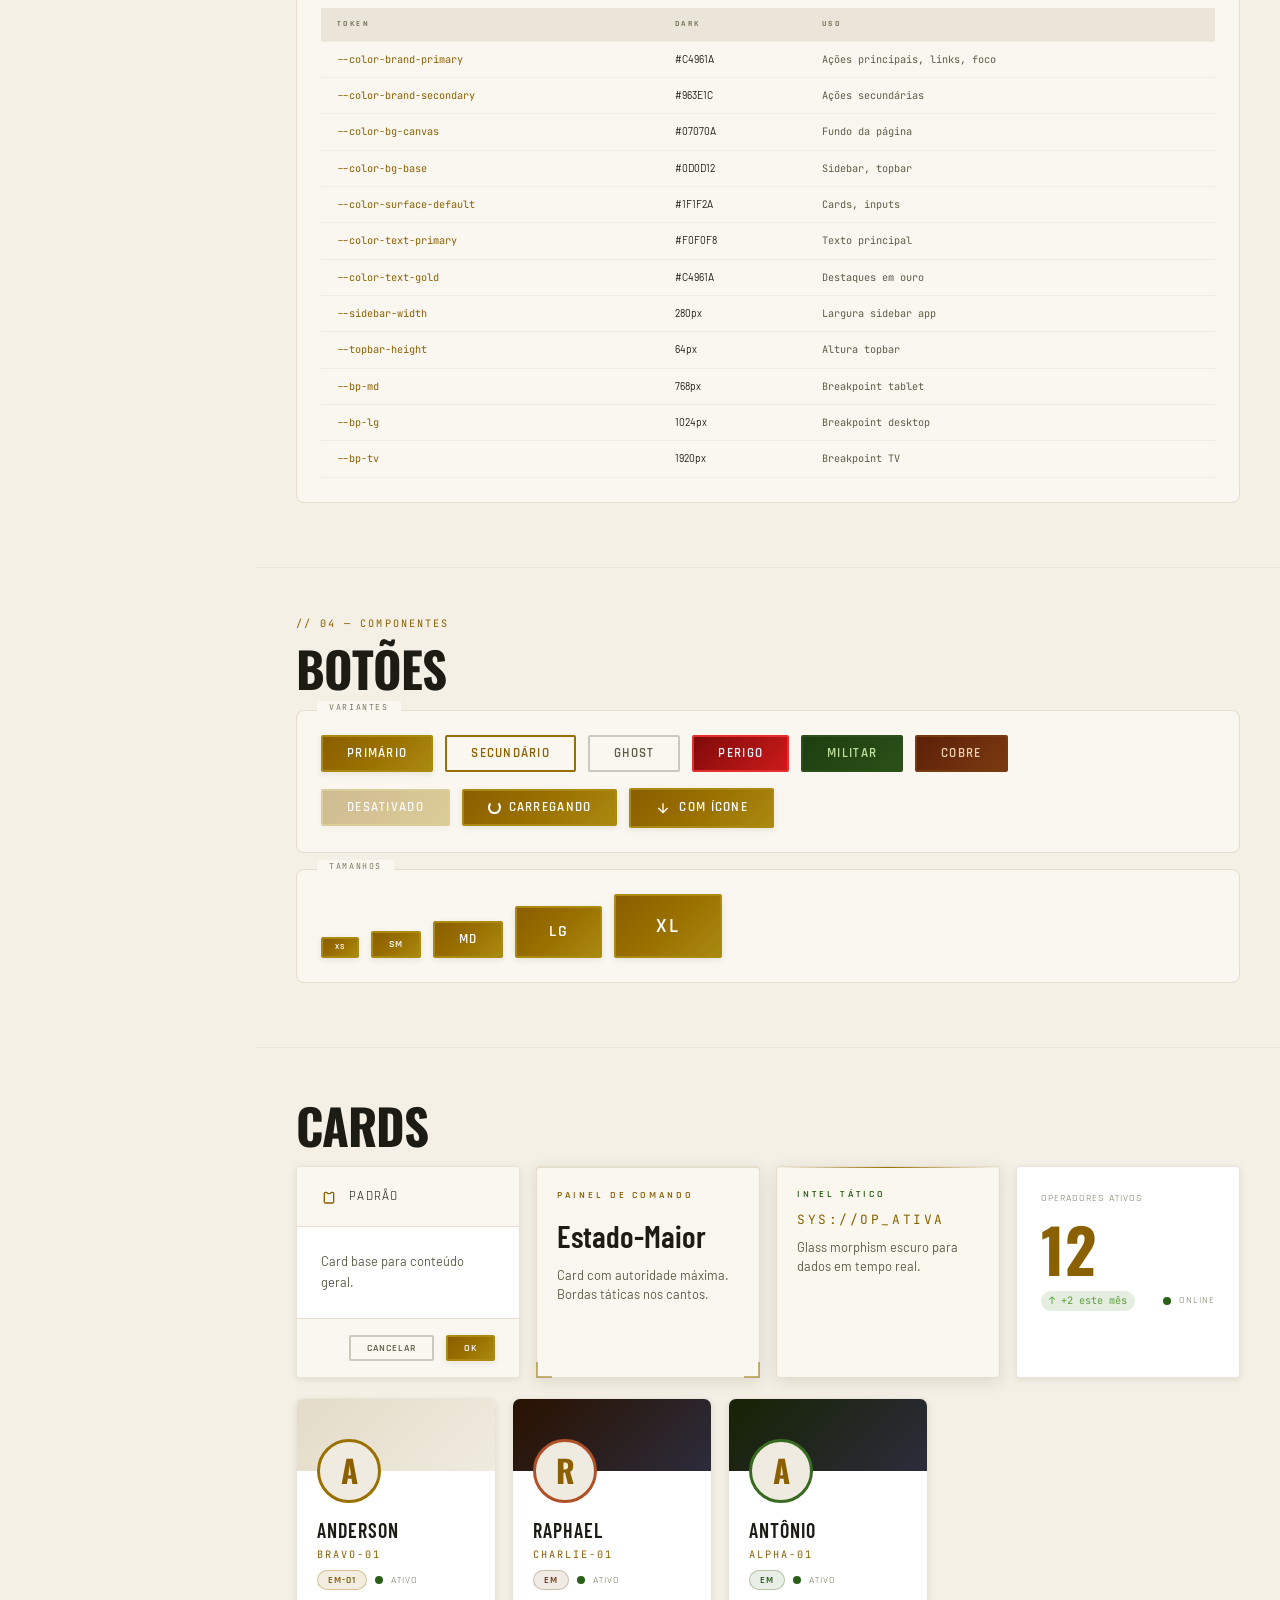
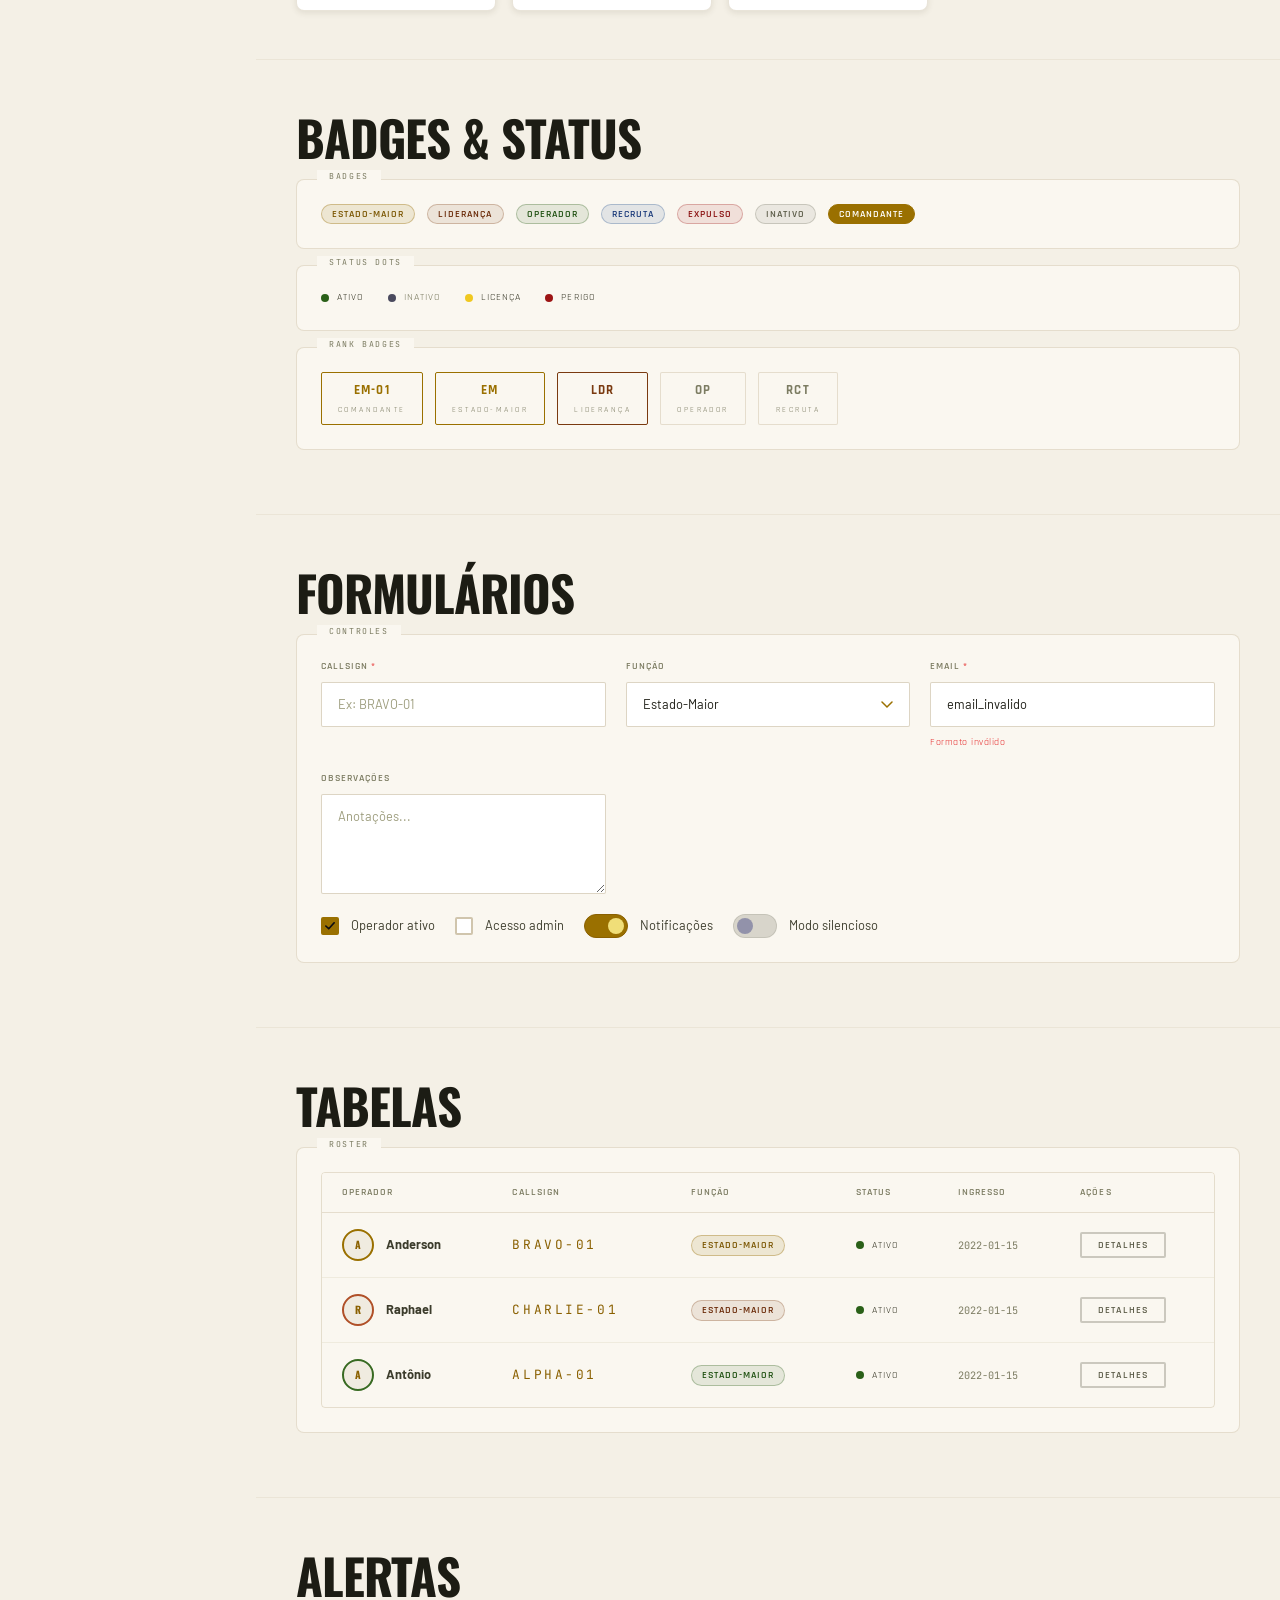
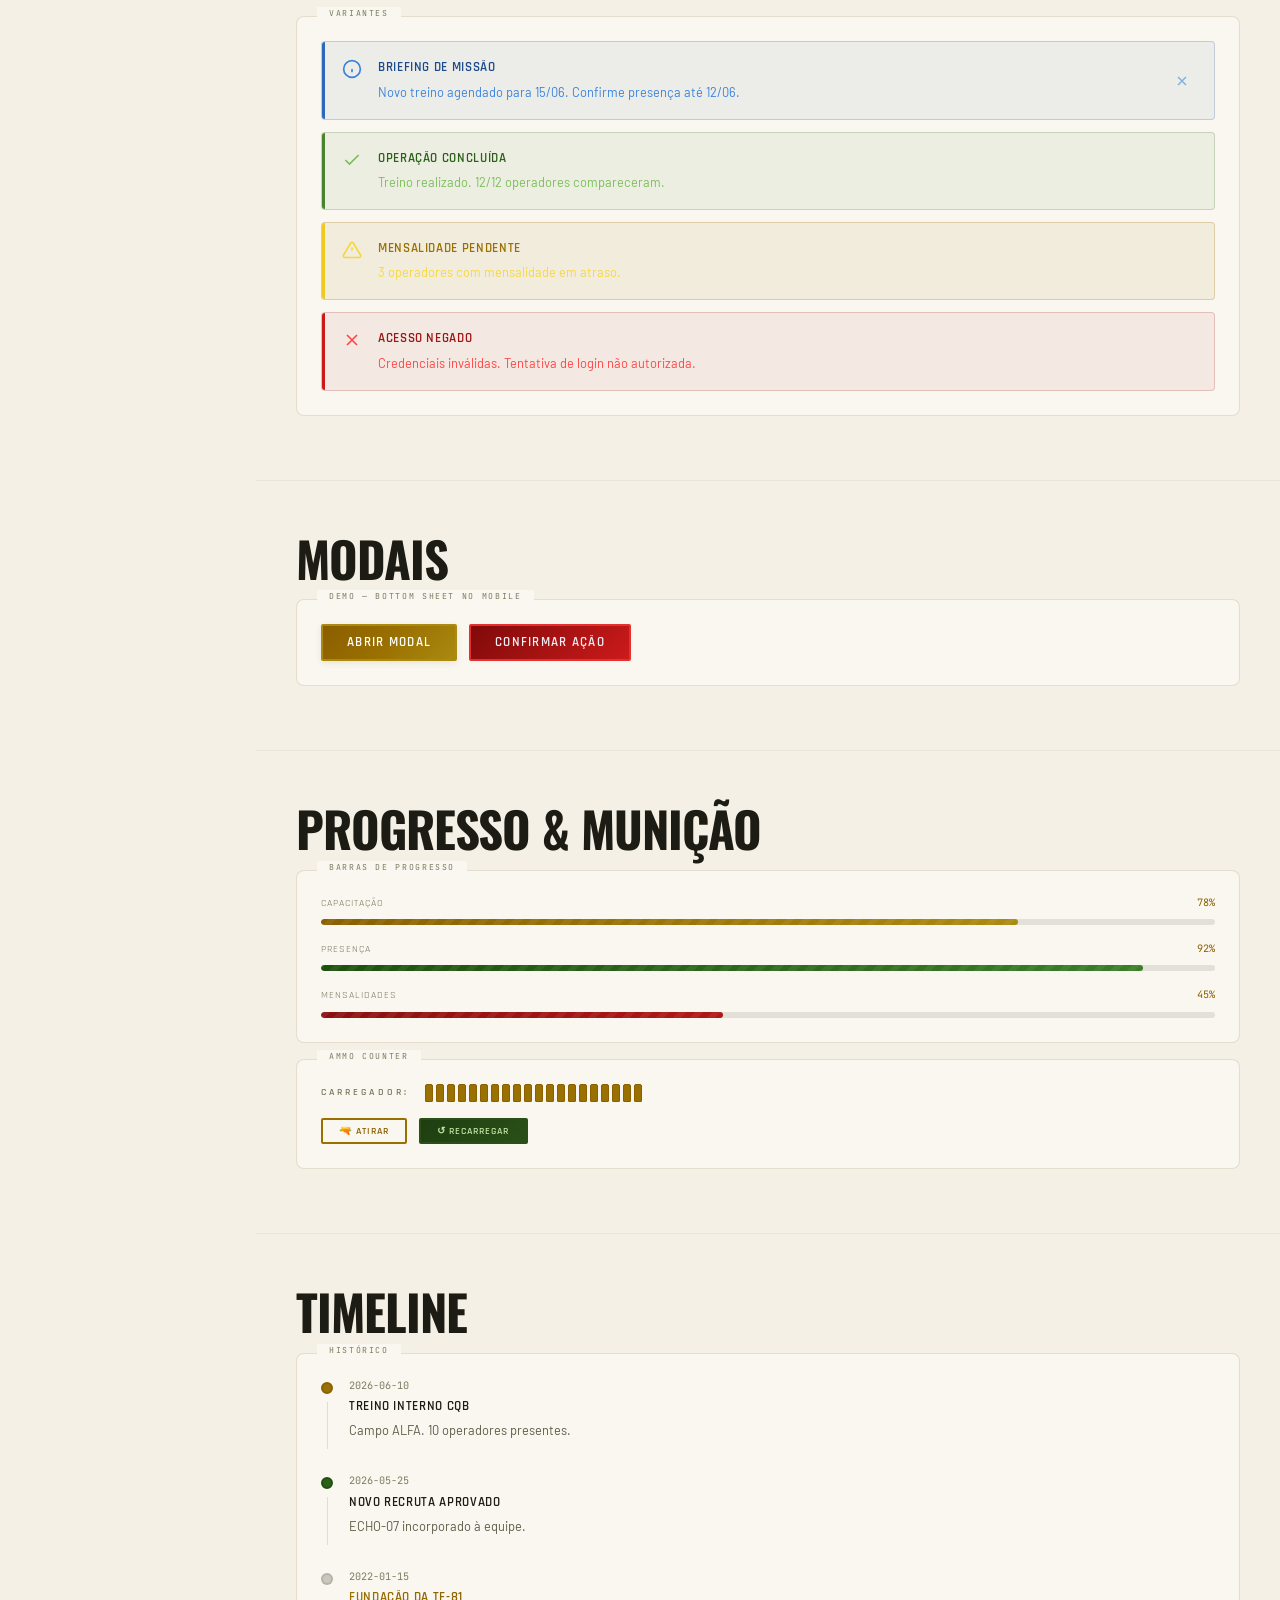
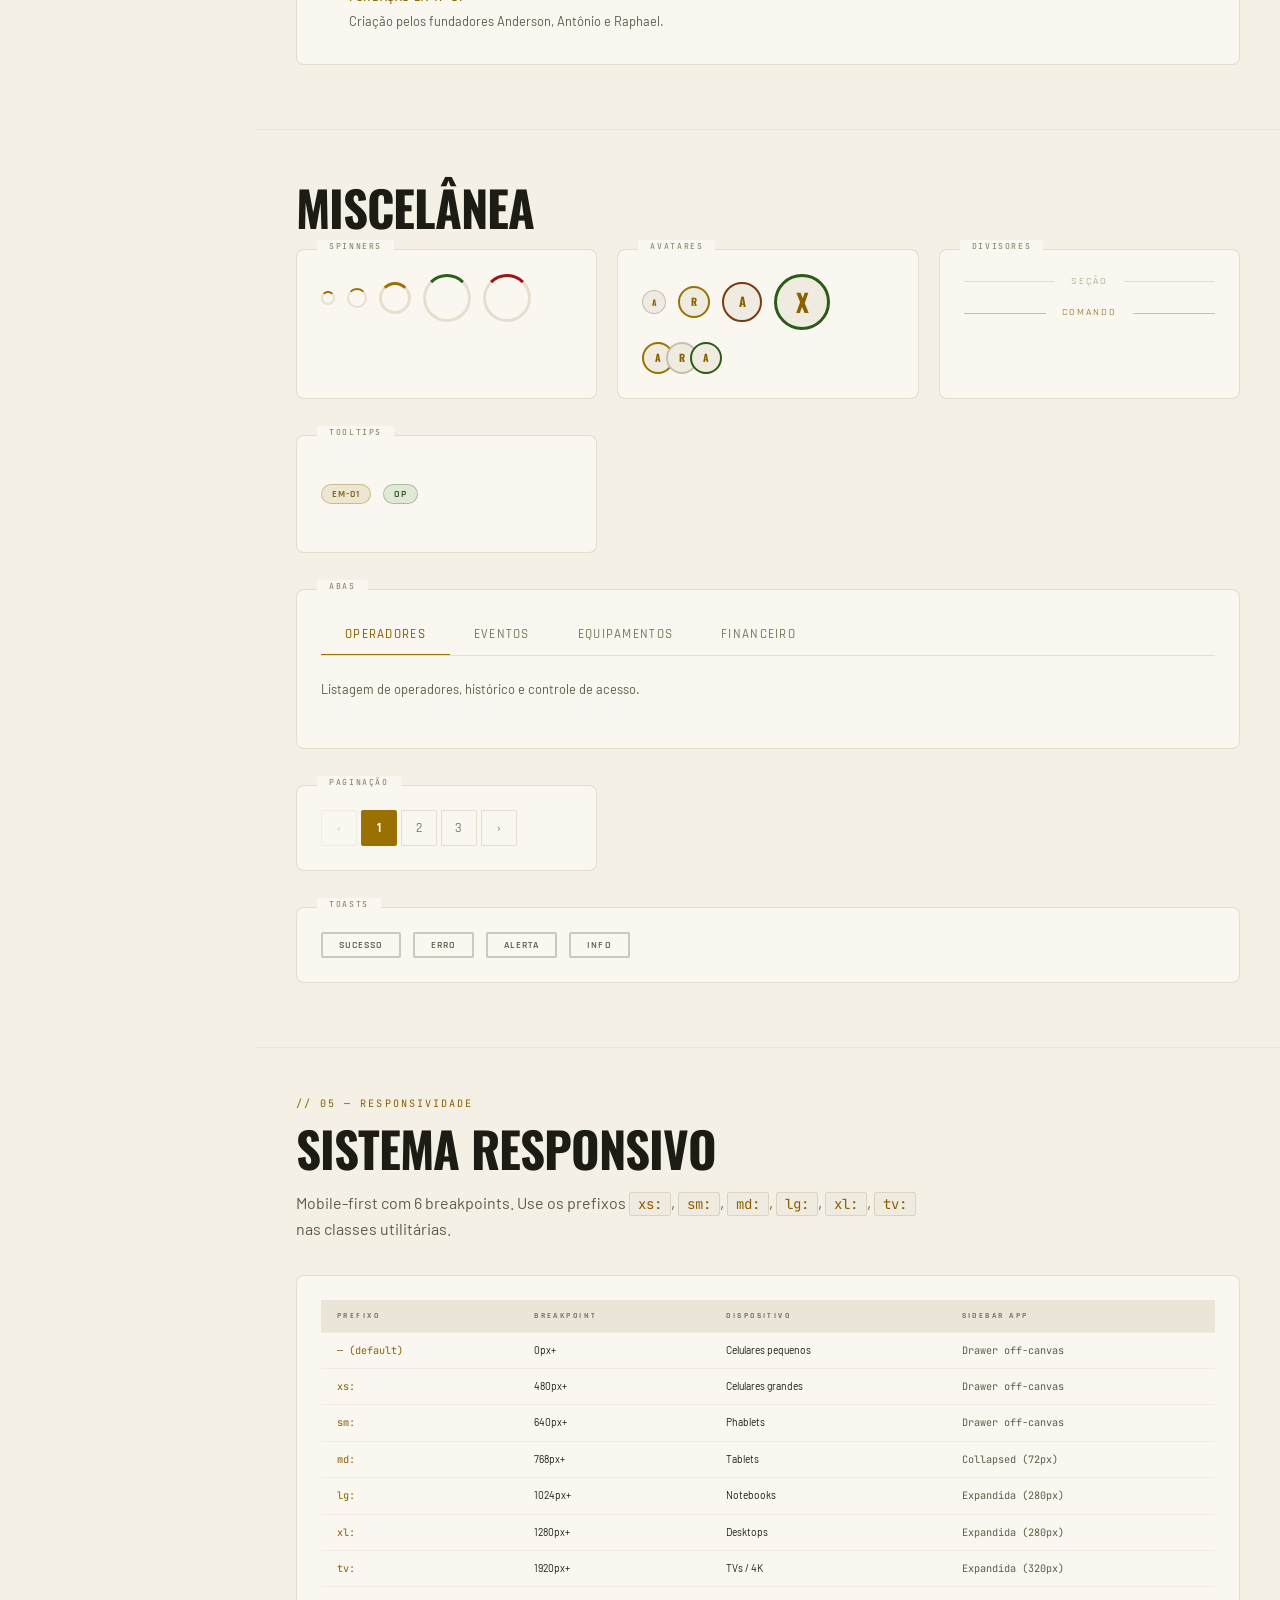
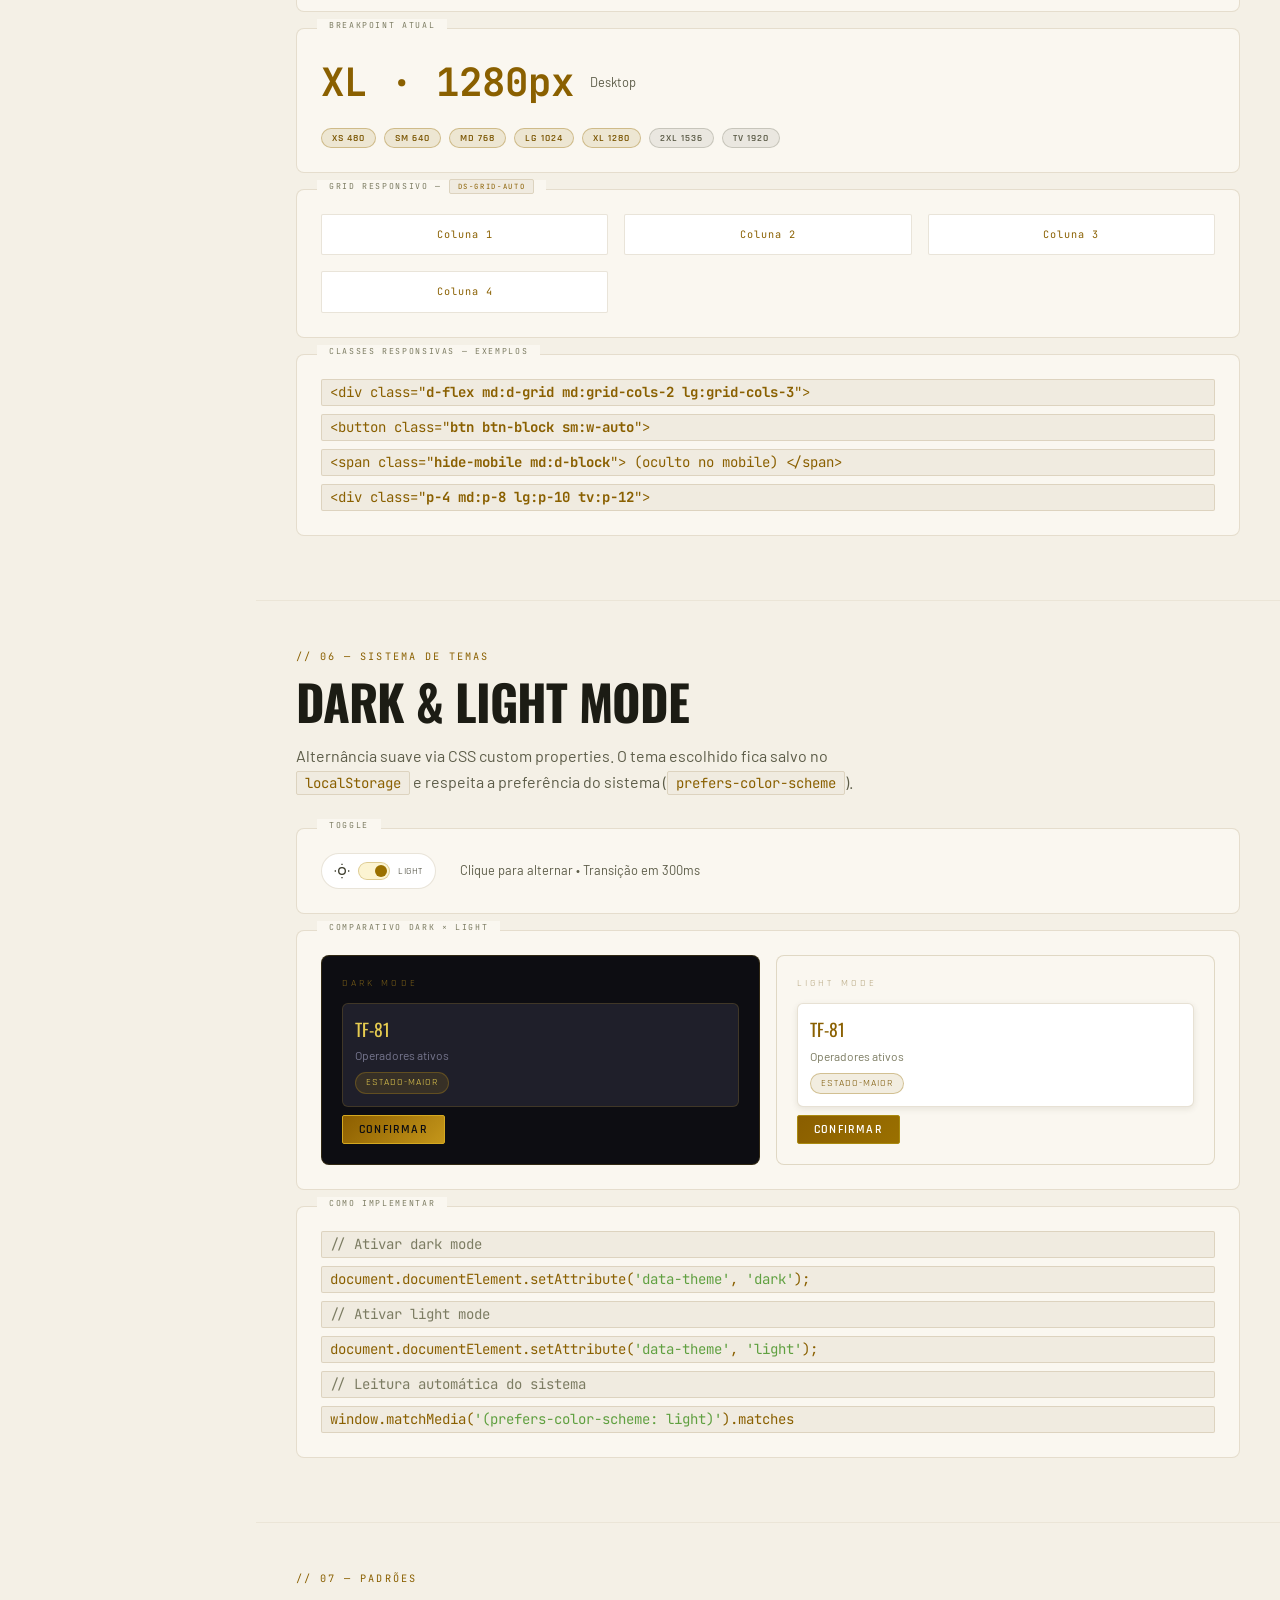
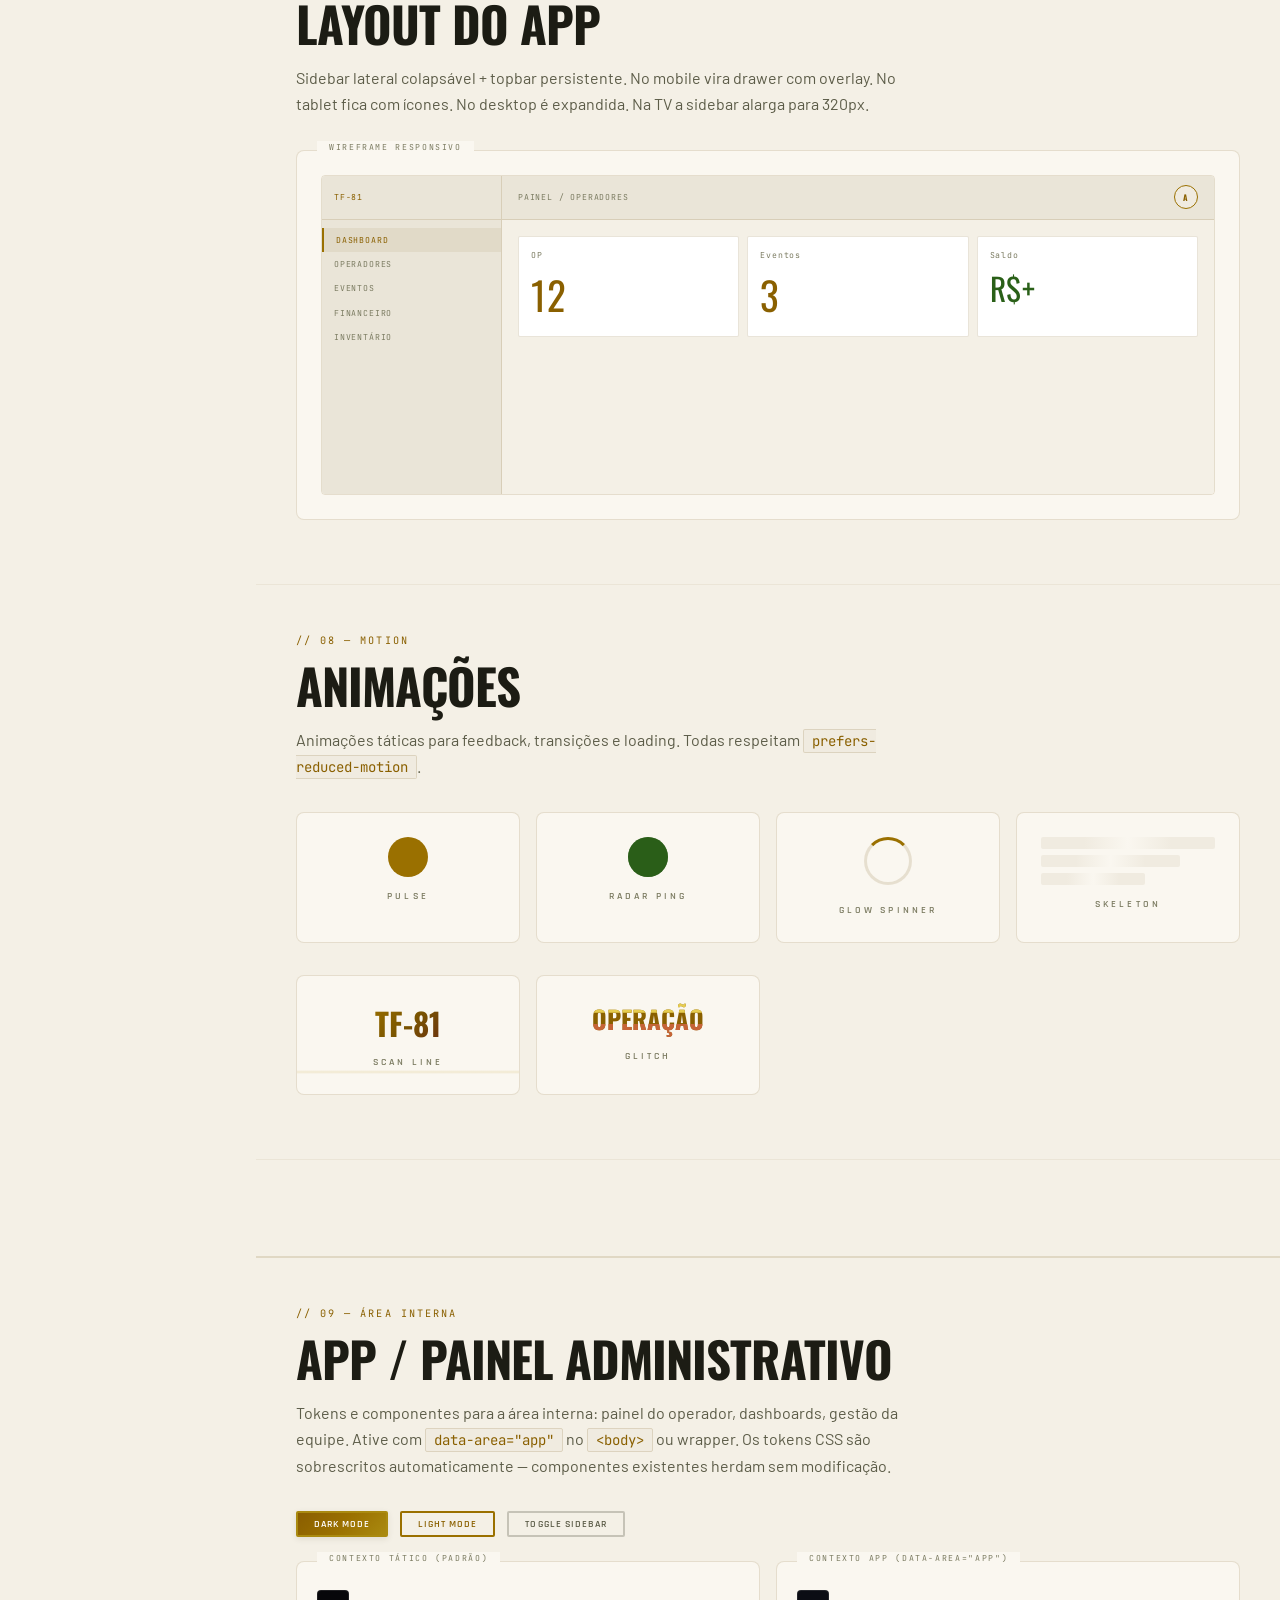
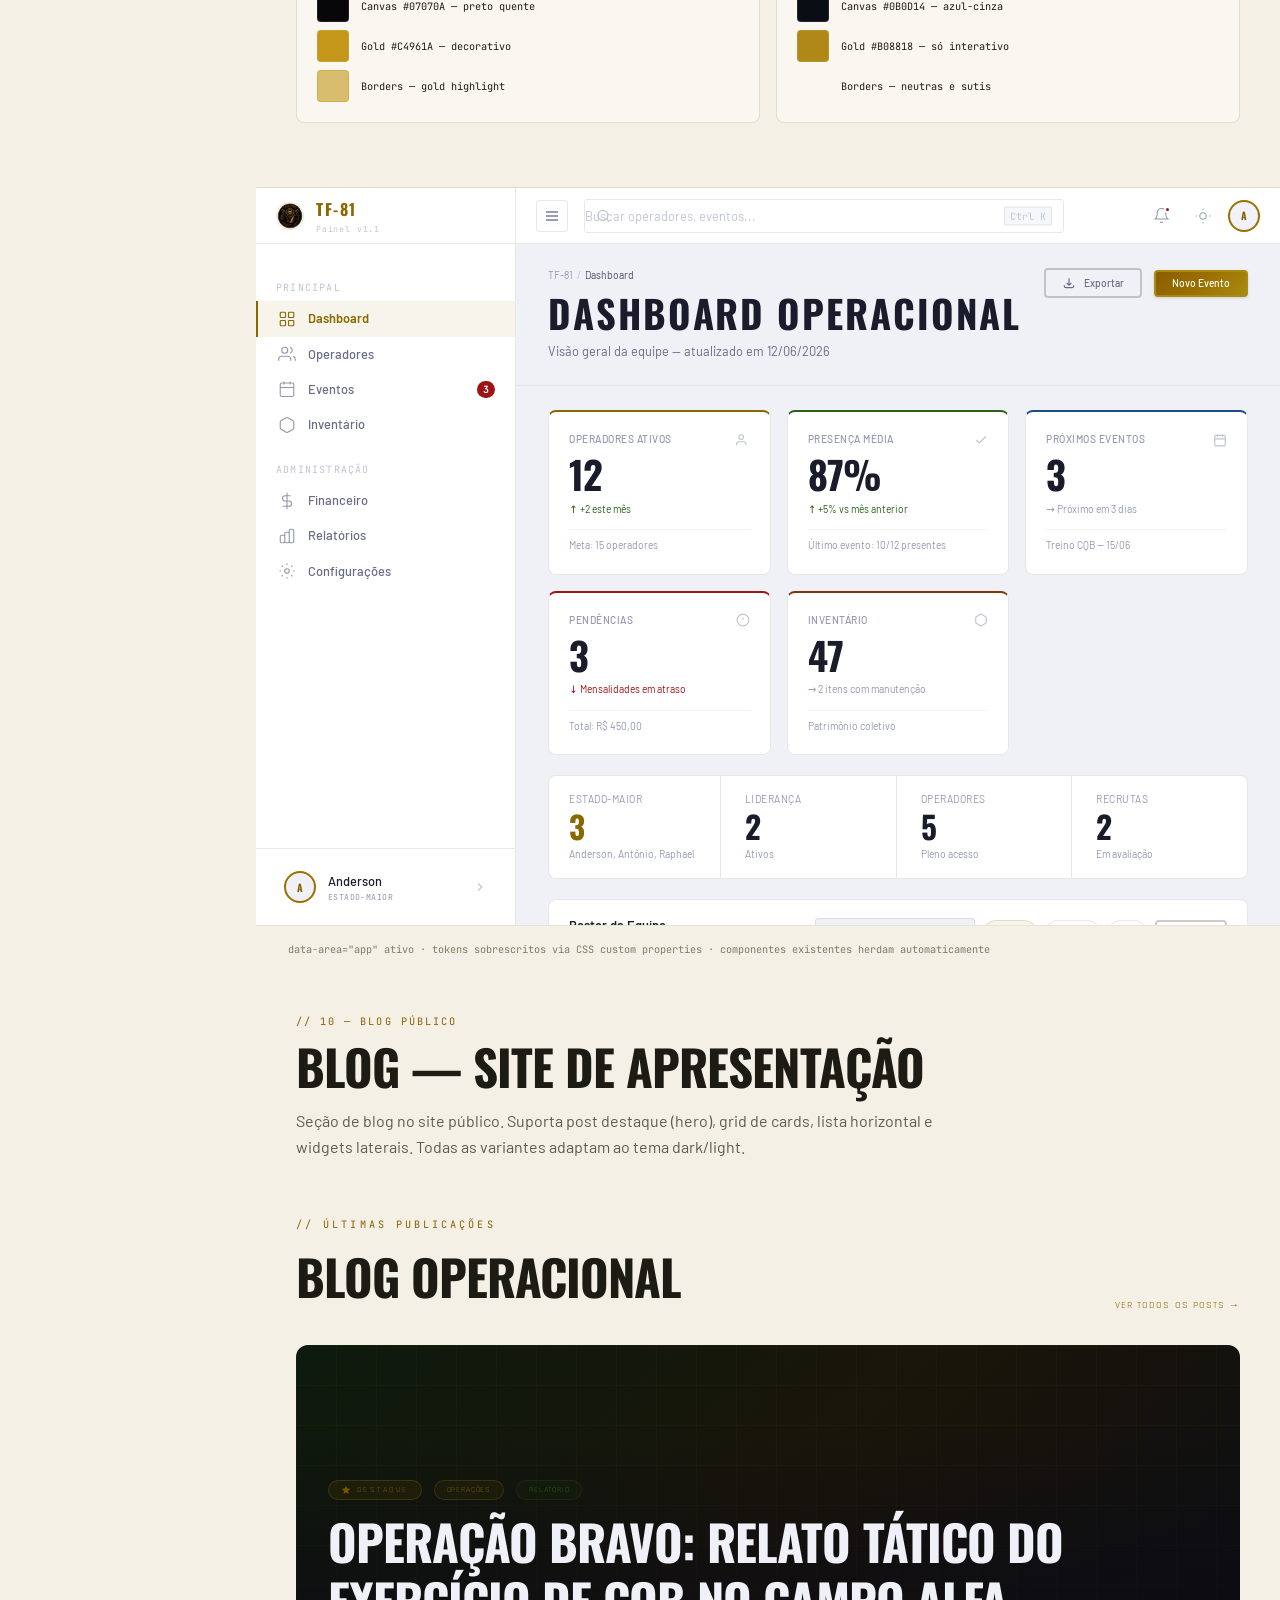
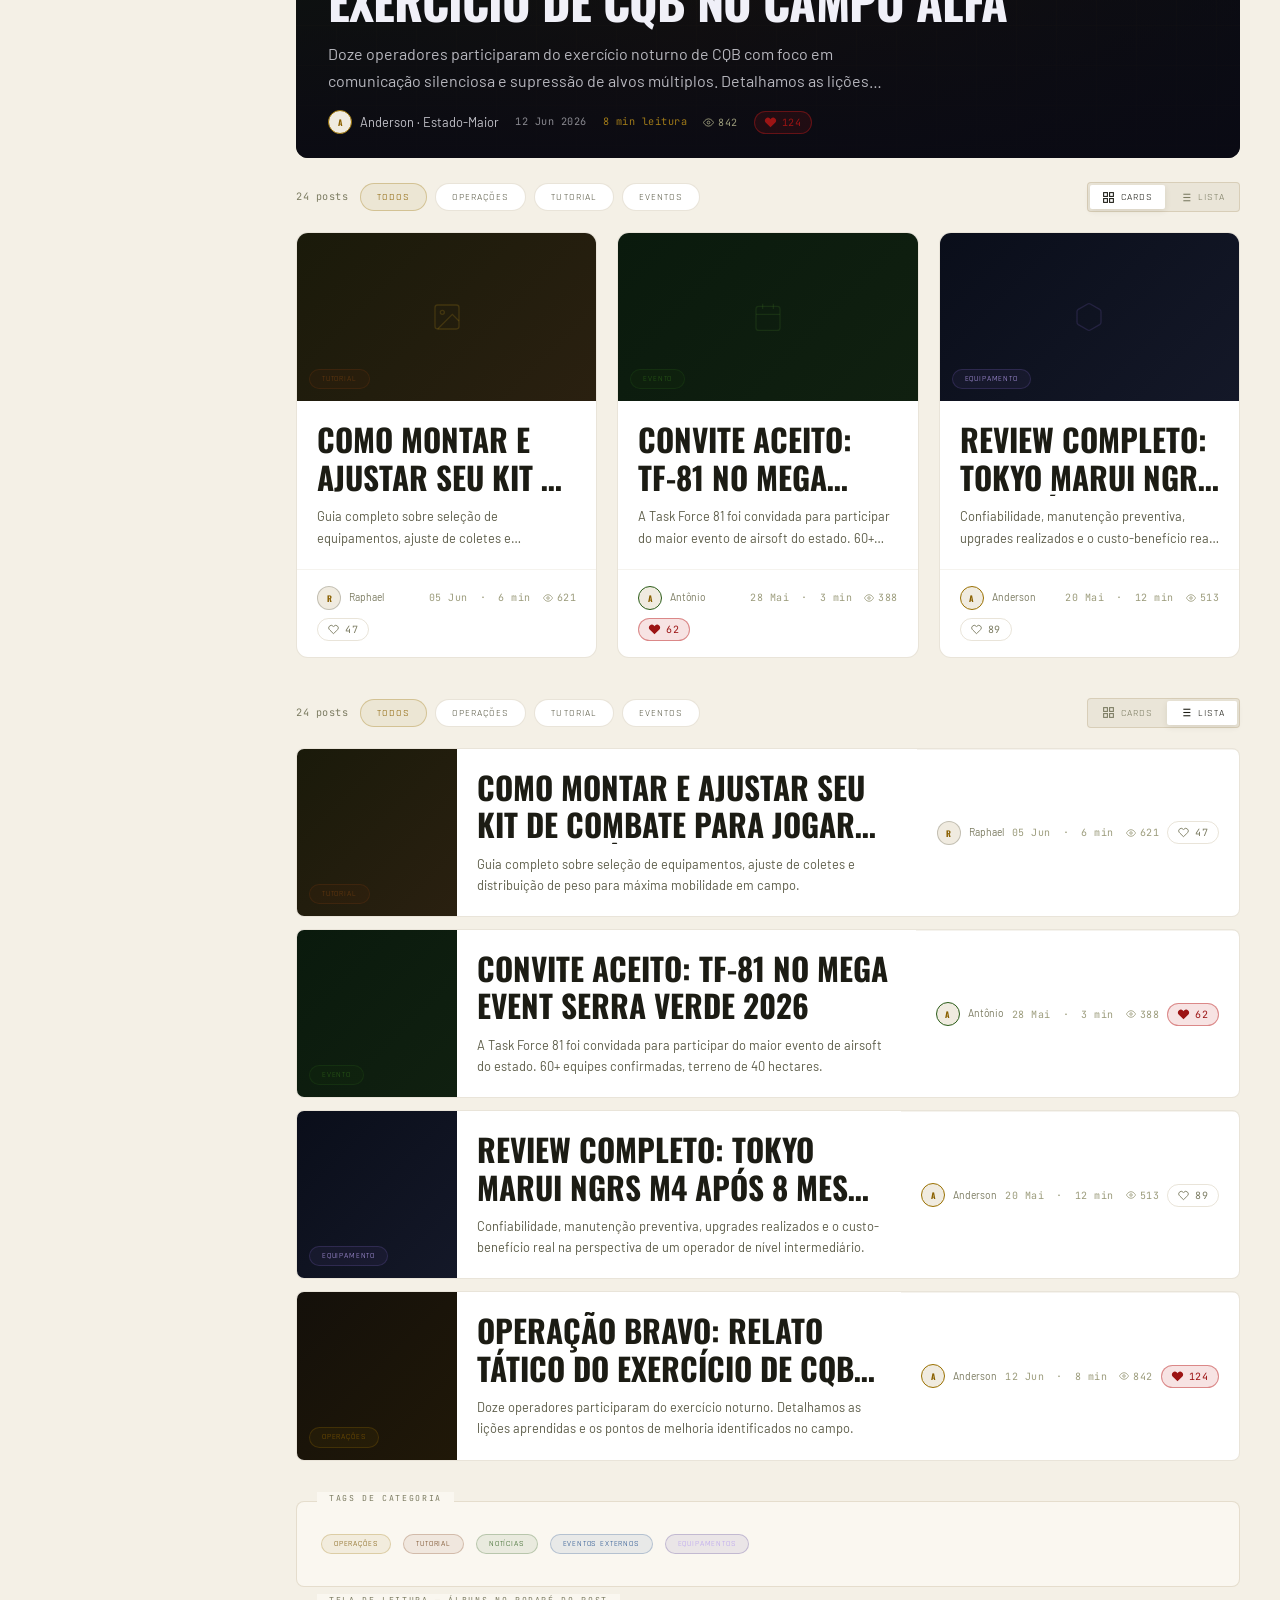
==== commit eb0dd0f5: "feat: adding the website and files structure." ====
--- a/design-system/index.html
+++ b/design-system/index.html
@@ -19,6 +19,13 @@
   <link rel="stylesheet" href="css/app.css">
   <link rel="stylesheet" href="css/blog.css">
   <link rel="stylesheet" href="css/gallery.css">
+  <link rel="stylesheet" href="css/crew.css">
+  <link rel="stylesheet" href="css/media.css">
+  <link rel="stylesheet" href="css/navbar.css">
+  <link rel="stylesheet" href="css/footer.css">
+  <link rel="stylesheet" href="css/hero.css">
+  <link rel="stylesheet" href="css/about.css">
+  <link rel="stylesheet" href="css/recruit.css">
 
   <style>
     /* ── DS PAGE LAYOUT ──────────────────────────────────────── */
@@ -592,6 +599,25 @@
     <div class="ds-nav-section">Galeria</div>
     <a href="#ds-gallery-public"   class="ds-nav-link"><span class="ds-nav-dot"></span><span class="ds-nav-label">Galeria — Pública</span></a>
     <a href="#ds-gallery-admin"    class="ds-nav-link"><span class="ds-nav-dot"></span><span class="ds-nav-label">Galeria — Admin</span></a>
+
+    <div class="ds-nav-section">Efetivo</div>
+    <a href="#ds-crew-admin"       class="ds-nav-link"><span class="ds-nav-dot"></span><span class="ds-nav-label">Perfil — Admin</span></a>
+    <a href="#ds-crew-public"      class="ds-nav-link"><span class="ds-nav-dot"></span><span class="ds-nav-label">Efetivo — Público</span></a>
+
+    <div class="ds-nav-section">Mídia YouTube</div>
+    <a href="#ds-youtube-admin"    class="ds-nav-link"><span class="ds-nav-dot"></span><span class="ds-nav-label">YouTube — Admin</span></a>
+    <a href="#ds-youtube-public"   class="ds-nav-link"><span class="ds-nav-dot"></span><span class="ds-nav-label">YouTube — Público</span></a>
+
+    <div class="ds-nav-section">Redes Sociais</div>
+    <a href="#ds-social-admin"     class="ds-nav-link"><span class="ds-nav-dot"></span><span class="ds-nav-label">Sociais — Admin</span></a>
+    <a href="#ds-social-public"    class="ds-nav-link"><span class="ds-nav-dot"></span><span class="ds-nav-label">Sociais — Público</span></a>
+
+    <div class="ds-nav-section">Site Público</div>
+    <a href="#ds-navbar"           class="ds-nav-link"><span class="ds-nav-dot"></span><span class="ds-nav-label">Navbar</span></a>
+    <a href="#ds-hero-public"      class="ds-nav-link"><span class="ds-nav-dot"></span><span class="ds-nav-label">Hero / Landing</span></a>
+    <a href="#ds-about"            class="ds-nav-link"><span class="ds-nav-dot"></span><span class="ds-nav-label">Sobre a TF-81</span></a>
+    <a href="#ds-recruit"          class="ds-nav-link"><span class="ds-nav-dot"></span><span class="ds-nav-label">Recrutamento</span></a>
+    <a href="#ds-footer"           class="ds-nav-link"><span class="ds-nav-dot"></span><span class="ds-nav-label">Footer</span></a>
   </nav>
 
   <div class="ds-sidebar-footer">TF-81 © 2026</div>
@@ -3079,6 +3105,1895 @@
   </div>
 </section>
 
+<!-- ══════════════════════════════════════════════════════════
+     TAREFA 1 — EFETIVO: PERFIL DO OPERADOR (ADMIN)
+     ══════════════════════════════════════════════════════════ -->
+<section id="ds-crew-admin" class="ds-section" data-section style="max-width:none;padding:0;border-top:1px solid var(--color-border-subtle)">
+
+  <div style="padding:var(--space-10) var(--space-10) 0;max-width:1200px">
+    <div class="ds-label">// 14 — EFETIVO ADMIN</div>
+    <h2 class="ds-title">Perfil do Operador — Gerenciamento</h2>
+    <p class="ds-desc">Painel interno para que cada operador configure seu perfil público: foto, especialidades, loadouts e redes sociais. A hierarquia (posto) é definida exclusivamente pelo Estado-Maior.</p>
+  </div>
+
+  <div data-area="app" style="padding:var(--space-6) var(--space-10) var(--space-10)">
+
+    <div class="ds-preview" style="padding:var(--space-6);margin-bottom:var(--space-5)">
+      <span class="ds-preview-label">EDITOR DE PERFIL — OPERADOR</span>
+
+      <div class="profile-editor">
+
+        <!-- ── COLUNA PRINCIPAL ─────────────────────────────── -->
+        <div class="profile-editor__main">
+
+          <!-- Cover + Avatar -->
+          <div style="position:relative;margin-bottom:var(--space-8)">
+            <div class="profile-cover">
+              <div class="profile-cover__img" style="background:linear-gradient(135deg,#0A1A0D 0%,#14280F 40%,#1C3010 70%,#0A1208 100%)"></div>
+              <div class="profile-cover__overlay">
+                <span class="profile-cover__overlay-text">Alterar foto de capa</span>
+              </div>
+              <button class="profile-cover__change">Alterar capa</button>
+            </div>
+            <div class="profile-avatar-wrap">
+              <div class="profile-avatar">
+                <div class="profile-avatar__img" style="background:linear-gradient(135deg,#1E2A14,#2A3A1A);display:flex;align-items:center;justify-content:center;font-family:var(--font-display);font-size:var(--text-2xl);font-weight:var(--weight-bold);color:var(--color-text-gold)">AD</div>
+                <div class="profile-avatar__upload">
+                  <svg width="18" height="18" fill="none" stroke="currentColor" stroke-width="2" viewBox="0 0 24 24"><path d="M23 19a2 2 0 01-2 2H3a2 2 0 01-2-2V8a2 2 0 012-2h4l2-3h6l2 3h4a2 2 0 012 2z"/><circle cx="12" cy="13" r="4"/></svg>
+                </div>
+              </div>
+            </div>
+          </div>
+
+          <!-- Nome + Callsign -->
+          <div class="profile-info-area">
+            <div class="profile-name-row">
+              <input class="profile-name-input" type="text" value="ANDERSON DIEGO" placeholder="NOME COMPLETO">
+              <input class="profile-callsign-input" type="text" value="// Ghost" placeholder="// callsign">
+            </div>
+
+            <!-- Informações Públicas -->
+            <div class="profile-section">
+              <div class="profile-section__header">
+                <span>Informações Públicas</span>
+                <span style="font-family:var(--font-mono);font-size:9px;color:var(--color-text-disabled);letter-spacing:var(--tracking-wide)">visível no site</span>
+              </div>
+              <div class="profile-section__body">
+                <div class="form-group" style="margin:0">
+                  <label class="form-label">Bio / Apresentação</label>
+                  <textarea class="form-textarea" rows="3" placeholder="Escreva uma breve apresentação pública...">Fundador e comandante do TF-81. Especialista em CQB e táticas de infiltração. Ativo desde 2018 com mais de 80 operações.</textarea>
+                </div>
+                <div style="display:grid;grid-template-columns:1fr 1fr;gap:var(--space-3)">
+                  <div class="form-group" style="margin:0">
+                    <label class="form-label">Cidade</label>
+                    <input type="text" class="form-input" value="São Paulo, SP">
+                  </div>
+                  <div class="form-group" style="margin:0">
+                    <label class="form-label">Desde</label>
+                    <input type="text" class="form-input" value="2018">
+                  </div>
+                </div>
+              </div>
+            </div>
+
+            <!-- Especialidades -->
+            <div class="profile-section">
+              <div class="profile-section__header">
+                <span>Especialidades</span>
+                <span style="font-family:var(--font-mono);font-size:9px;color:var(--color-text-disabled);letter-spacing:var(--tracking-wide)">máx. 5 selecionadas</span>
+              </div>
+              <div class="profile-section__body">
+                <div class="specialty-picker">
+                  <div class="specialty-chip selected">CQB</div>
+                  <div class="specialty-chip selected">Infiltração</div>
+                  <div class="specialty-chip selected">Comando</div>
+                  <div class="specialty-chip">Sniper</div>
+                  <div class="specialty-chip">Suporte</div>
+                  <div class="specialty-chip">Médico</div>
+                  <div class="specialty-chip">Demolições</div>
+                  <div class="specialty-chip">Reconhecimento</div>
+                  <div class="specialty-chip">Comunicações</div>
+                  <div class="specialty-chip selected">Instrução</div>
+                  <div class="specialty-chip">Assalto</div>
+                  <div class="specialty-chip selected">Liderança</div>
+                </div>
+              </div>
+            </div>
+
+            <!-- Links Sociais -->
+            <div class="profile-section">
+              <div class="profile-section__header"><span>Redes Sociais</span></div>
+              <div class="profile-section__body">
+                <div class="profile-social-row">
+                  <div class="profile-social-row__icon">
+                    <svg width="16" height="16" viewBox="0 0 24 24" fill="#FF0000"><path d="M23.5 6.2a3 3 0 00-2.1-2.1C19.5 3.6 12 3.6 12 3.6s-7.5 0-9.4.5A3 3 0 00.5 6.2C0 8.1 0 12 0 12s0 3.9.5 5.8a3 3 0 002.1 2.1C4.5 20.4 12 20.4 12 20.4s7.5 0 9.4-.5a3 3 0 002.1-2.1C24 15.9 24 12 24 12s0-3.9-.5-5.8z"/><polygon fill="white" points="9.6,15.6 15.8,12 9.6,8.4"/></svg>
+                  </div>
+                  <input class="profile-social-row__input" type="text" placeholder="youtube.com/@seucanal" value="youtube.com/@tf81airsoft">
+                </div>
+                <div class="profile-social-row">
+                  <div class="profile-social-row__icon">
+                    <svg width="16" height="16" viewBox="0 0 24 24" fill="url(#ig-grad)"><defs><linearGradient id="ig-grad" x1="0%" y1="100%" x2="100%" y2="0%"><stop offset="0%" style="stop-color:#f09433"/><stop offset="25%" style="stop-color:#e6683c"/><stop offset="50%" style="stop-color:#dc2743"/><stop offset="75%" style="stop-color:#cc2366"/><stop offset="100%" style="stop-color:#bc1888"/></linearGradient></defs><path d="M12 2.163c3.204 0 3.584.012 4.85.07 3.252.148 4.771 1.691 4.919 4.919.058 1.265.069 1.645.069 4.849 0 3.205-.012 3.584-.069 4.849-.149 3.225-1.664 4.771-4.919 4.919-1.266.058-1.644.07-4.85.07-3.204 0-3.584-.012-4.849-.07-3.26-.149-4.771-1.699-4.919-4.92-.058-1.265-.07-1.644-.07-4.849 0-3.204.013-3.583.07-4.849.149-3.227 1.664-4.771 4.919-4.919 1.266-.057 1.645-.069 4.849-.069zm0-2.163c-3.259 0-3.667.014-4.947.072-4.358.2-6.78 2.618-6.98 6.98-.059 1.281-.073 1.689-.073 4.948 0 3.259.014 3.668.072 4.948.2 4.358 2.618 6.78 6.98 6.98 1.281.058 1.689.072 4.948.072 3.259 0 3.668-.014 4.948-.072 4.354-.2 6.782-2.618 6.979-6.98.059-1.28.073-1.689.073-4.948 0-3.259-.014-3.667-.072-4.947-.196-4.354-2.617-6.78-6.979-6.98-1.281-.059-1.69-.073-4.949-.073zm0 5.838c-3.403 0-6.162 2.759-6.162 6.162s2.759 6.163 6.162 6.163 6.162-2.759 6.162-6.163c0-3.403-2.759-6.162-6.162-6.162zm0 10.162c-2.209 0-4-1.79-4-4 0-2.209 1.791-4 4-4s4 1.791 4 4c0 2.21-1.791 4-4 4zm6.406-11.845c-.796 0-1.441.645-1.441 1.44s.645 1.44 1.441 1.44c.795 0 1.439-.645 1.439-1.44s-.644-1.44-1.439-1.44z"/></svg>
+                  </div>
+                  <input class="profile-social-row__input" type="text" placeholder="instagram.com/seuperfil">
+                </div>
+                <div class="profile-social-row">
+                  <div class="profile-social-row__icon">
+                    <svg width="16" height="16" viewBox="0 0 24 24" fill="#1877F2"><path d="M24 12.073c0-6.627-5.373-12-12-12s-12 5.373-12 12c0 5.99 4.388 10.954 10.125 11.854v-8.385H7.078v-3.47h3.047V9.43c0-3.007 1.792-4.669 4.533-4.669 1.312 0 2.686.235 2.686.235v2.953H15.83c-1.491 0-1.956.925-1.956 1.874v2.25h3.328l-.532 3.47h-2.796v8.385C19.612 23.027 24 18.062 24 12.073z"/></svg>
+                  </div>
+                  <input class="profile-social-row__input" type="text" placeholder="facebook.com/suapagina">
+                </div>
+              </div>
+            </div>
+
+            <!-- Loadouts -->
+            <div class="profile-section">
+              <div class="profile-section__header">
+                <span>Loadouts</span>
+                <button class="btn btn-ghost btn-xs">+ Adicionar</button>
+              </div>
+              <div class="profile-section__body">
+                <div class="loadout-grid">
+
+                  <div class="loadout-card">
+                    <div class="loadout-card__header">
+                      <span class="loadout-card__name">Loadout CQB</span>
+                      <button class="btn btn-ghost btn-xs">Editar</button>
+                    </div>
+                    <div class="loadout-card__body">
+                      <div class="loadout-item-row">
+                        <div class="loadout-item-row__icon">
+                          <svg width="14" height="14" fill="none" stroke="var(--color-text-muted)" stroke-width="1.5" viewBox="0 0 24 24"><path d="M18.5 14.5L22 11l-3.5-3.5M5.5 14.5L2 11l3.5-3.5M11 2v20"/></svg>
+                        </div>
+                        <div class="loadout-item-row__info">
+                          <div class="loadout-item-row__name">Tokyo Marui AKM</div>
+                          <div class="loadout-item-row__cat">// rifle principal</div>
+                        </div>
+                      </div>
+                      <div class="loadout-item-row">
+                        <div class="loadout-item-row__icon">
+                          <svg width="14" height="14" fill="none" stroke="var(--color-text-muted)" stroke-width="1.5" viewBox="0 0 24 24"><circle cx="12" cy="12" r="3"/><path d="M12 1v4M12 19v4M4.22 4.22l2.83 2.83M16.95 16.95l2.83 2.83M1 12h4M19 12h4M4.22 19.78l2.83-2.83M16.95 7.05l2.83-2.83"/></svg>
+                        </div>
+                        <div class="loadout-item-row__info">
+                          <div class="loadout-item-row__name">Colete Tático Multicam</div>
+                          <div class="loadout-item-row__cat">// proteção / porte</div>
+                        </div>
+                      </div>
+                      <div class="loadout-item-row">
+                        <div class="loadout-item-row__icon">
+                          <svg width="14" height="14" fill="none" stroke="var(--color-text-muted)" stroke-width="1.5" viewBox="0 0 24 24"><path d="M1 12s4-8 11-8 11 8 11 8-4 8-11 8-11-8-11-8z"/><circle cx="12" cy="12" r="3"/></svg>
+                        </div>
+                        <div class="loadout-item-row__info">
+                          <div class="loadout-item-row__name">Óculos ESS Crossbow</div>
+                          <div class="loadout-item-row__cat">// proteção ocular</div>
+                        </div>
+                      </div>
+                      <div class="loadout-card__add">+ Adicionar item</div>
+                    </div>
+                  </div>
+
+                  <div class="loadout-card">
+                    <div class="loadout-card__header">
+                      <span class="loadout-card__name">Loadout Campo</span>
+                      <button class="btn btn-ghost btn-xs">Editar</button>
+                    </div>
+                    <div class="loadout-card__body">
+                      <div class="loadout-item-row">
+                        <div class="loadout-item-row__icon">
+                          <svg width="14" height="14" fill="none" stroke="var(--color-text-muted)" stroke-width="1.5" viewBox="0 0 24 24"><path d="M18.5 14.5L22 11l-3.5-3.5M5.5 14.5L2 11l3.5-3.5M11 2v20"/></svg>
+                        </div>
+                        <div class="loadout-item-row__info">
+                          <div class="loadout-item-row__name">Classic Army M4 LVOA-C</div>
+                          <div class="loadout-item-row__cat">// rifle principal</div>
+                        </div>
+                      </div>
+                      <div class="loadout-item-row">
+                        <div class="loadout-item-row__icon">
+                          <svg width="14" height="14" fill="none" stroke="var(--color-text-muted)" stroke-width="1.5" viewBox="0 0 24 24"><rect x="2" y="7" width="20" height="14" rx="2"/><path d="M16 7V5a2 2 0 00-2-2h-4a2 2 0 00-2 2v2"/></svg>
+                        </div>
+                        <div class="loadout-item-row__info">
+                          <div class="loadout-item-row__name">Mochila Assault 25L</div>
+                          <div class="loadout-item-row__cat">// transporte</div>
+                        </div>
+                      </div>
+                      <div class="loadout-card__add">+ Adicionar item</div>
+                    </div>
+                  </div>
+
+                </div>
+              </div>
+            </div>
+          </div>
+        </div>
+
+        <!-- ── SIDEBAR ──────────────────────────────────────── -->
+        <div class="profile-editor__sidebar">
+
+          <!-- Visibilidade -->
+          <div class="editor-panel">
+            <div class="editor-panel__header">Visibilidade do Perfil</div>
+            <div class="editor-panel__body">
+              <div class="profile-visibility-list">
+                <div class="profile-visibility-item">
+                  <div class="profile-visibility-item__label">
+                    <div class="profile-visibility-item__name">Foto de perfil</div>
+                    <div class="profile-visibility-item__desc">Exibir avatar publicamente</div>
+                  </div>
+                  <label class="toggle-switch"><input type="checkbox" checked><span class="toggle-switch__track"></span></label>
+                </div>
+                <div class="profile-visibility-item">
+                  <div class="profile-visibility-item__label">
+                    <div class="profile-visibility-item__name">Bio / Apresentação</div>
+                    <div class="profile-visibility-item__desc">Texto visível no site</div>
+                  </div>
+                  <label class="toggle-switch"><input type="checkbox" checked><span class="toggle-switch__track"></span></label>
+                </div>
+                <div class="profile-visibility-item">
+                  <div class="profile-visibility-item__label">
+                    <div class="profile-visibility-item__name">Especialidades</div>
+                    <div class="profile-visibility-item__desc">Tags de especialidade</div>
+                  </div>
+                  <label class="toggle-switch"><input type="checkbox" checked><span class="toggle-switch__track"></span></label>
+                </div>
+                <div class="profile-visibility-item">
+                  <div class="profile-visibility-item__label">
+                    <div class="profile-visibility-item__name">Redes Sociais</div>
+                    <div class="profile-visibility-item__desc">Links de perfil</div>
+                  </div>
+                  <label class="toggle-switch"><input type="checkbox"><span class="toggle-switch__track"></span></label>
+                </div>
+                <div class="profile-visibility-item">
+                  <div class="profile-visibility-item__label">
+                    <div class="profile-visibility-item__name">Loadouts</div>
+                    <div class="profile-visibility-item__desc">Equipamentos públicos</div>
+                  </div>
+                  <label class="toggle-switch"><input type="checkbox"><span class="toggle-switch__track"></span></label>
+                </div>
+              </div>
+            </div>
+          </div>
+
+          <!-- Hierarquia (somente leitura) -->
+          <div class="editor-panel">
+            <div class="editor-panel__header">Hierarquia</div>
+            <div class="editor-panel__body">
+              <div style="background:rgba(196,150,26,0.07);border:1px solid rgba(196,150,26,0.22);border-radius:var(--radius-md);padding:var(--space-3) var(--space-3-5)">
+                <div style="font-family:var(--font-mono);font-size:9px;letter-spacing:var(--tracking-military);text-transform:uppercase;color:var(--color-text-disabled);margin-bottom:var(--space-1)">// Posto atual</div>
+                <div style="font-family:var(--font-display);font-size:var(--text-base);font-weight:var(--weight-bold);text-transform:uppercase;letter-spacing:var(--tracking-tight);color:var(--color-text-gold)">Estado-Maior</div>
+                <div style="font-family:var(--font-mono);font-size:9px;color:var(--color-text-disabled);margin-top:var(--space-1)">Definido pelo Estado-Maior</div>
+              </div>
+              <div style="font-family:var(--font-mono);font-size:10px;color:var(--color-text-disabled);line-height:var(--leading-relaxed);padding:var(--space-2) 0">O posto hierárquico é gerenciado exclusivamente pelo Estado-Maior e não pode ser alterado pelo próprio operador.</div>
+            </div>
+          </div>
+
+          <!-- Status -->
+          <div class="editor-panel">
+            <div class="editor-panel__header">Status do Operador</div>
+            <div class="editor-panel__body">
+              <label class="post-featured-toggle active" style="margin-bottom:0">
+                <div class="post-featured-toggle__info">
+                  <div class="post-featured-toggle__label">Perfil Ativo</div>
+                  <div class="post-featured-toggle__hint">Visível na listagem de efetivo</div>
+                </div>
+                <label class="toggle-switch"><input type="checkbox" checked><span class="toggle-switch__track"></span></label>
+              </label>
+            </div>
+          </div>
+
+          <!-- Ações -->
+          <div style="display:flex;flex-direction:column;gap:var(--space-2)">
+            <button class="btn btn-ghost btn-sm" style="width:100%">Pré-visualizar perfil</button>
+            <button class="btn btn-primary btn-sm" style="width:100%">Salvar alterações</button>
+          </div>
+
+        </div>
+      </div>
+    </div>
+
+  </div>
+</section>
+
+<!-- ══════════════════════════════════════════════════════════
+     TAREFA 2 — EFETIVO: SEÇÃO PÚBLICA
+     ══════════════════════════════════════════════════════════ -->
+<section id="ds-crew-public" class="ds-section" data-section style="max-width:none;padding:0;border-top:1px solid var(--color-border-subtle)">
+
+  <div style="padding:var(--space-10) var(--space-10) 0;max-width:1200px">
+    <div class="ds-label">// 15 — EFETIVO PÚBLICO</div>
+    <h2 class="ds-title">Efetivo — Site de Apresentação</h2>
+    <p class="ds-desc">Seção pública que exibe os membros ativos em hierarquia: Estado-Maior, Operadores e Recrutas. Suporta visualização em Cards ou Lista.</p>
+  </div>
+
+  <div style="padding:var(--space-6) var(--space-10) var(--space-10)">
+
+    <!-- ── VIEW: CARDS ────────────────────────────────── -->
+    <div class="ds-preview" style="padding:var(--space-6);margin-bottom:var(--space-5)">
+      <span class="ds-preview-label">EFETIVO — MODO CARDS</span>
+
+      <div class="crew-section">
+        <div class="crew-section-hd">
+          <div class="crew-section-hd__left">
+            <div class="crew-section-hd__label">// TF-81 · Airsoft Team</div>
+            <h2 class="crew-section-hd__title">Nosso Efetivo</h2>
+          </div>
+          <div class="crew-section-hd__right">
+            <div class="blog-view-toggle">
+              <button class="blog-view-toggle__btn active" title="Cards">
+                <svg width="14" height="14" fill="none" stroke="currentColor" stroke-width="2" viewBox="0 0 24 24"><rect x="3" y="3" width="7" height="7"/><rect x="14" y="3" width="7" height="7"/><rect x="3" y="14" width="7" height="7"/><rect x="14" y="14" width="7" height="7"/></svg>
+              </button>
+              <button class="blog-view-toggle__btn" title="Lista">
+                <svg width="14" height="14" fill="none" stroke="currentColor" stroke-width="2" viewBox="0 0 24 24"><line x1="8" y1="6" x2="21" y2="6"/><line x1="8" y1="12" x2="21" y2="12"/><line x1="8" y1="18" x2="21" y2="18"/><line x1="3" y1="6" x2="3.01" y2="6"/><line x1="3" y1="12" x2="3.01" y2="12"/><line x1="3" y1="18" x2="3.01" y2="18"/></svg>
+              </button>
+            </div>
+            <span style="font-family:var(--font-mono);font-size:10px;color:var(--color-text-disabled);letter-spacing:var(--tracking-wide)">13 operadores ativos</span>
+          </div>
+        </div>
+
+        <!-- Tier: Estado-Maior -->
+        <div class="crew-tier">
+          <div class="crew-tier__hd">
+            <span class="crew-tier__badge crew-tier__badge--em">★ Estado-Maior</span>
+            <span class="crew-tier__count">3 membros</span>
+            <div class="crew-tier__line"></div>
+          </div>
+          <div class="crew-grid crew-grid--em">
+
+            <div class="crew-card">
+              <div class="crew-card__cover" style="background:linear-gradient(135deg,#0A1A0D,#183018)">
+                <div class="crew-card__avatar-wrap">
+                  <div class="crew-card__avatar crew-card__avatar--em">
+                    <div class="crew-card__avatar-placeholder">AD</div>
+                  </div>
+                </div>
+              </div>
+              <div class="crew-card__body">
+                <div class="crew-card__rank crew-card__rank--em">Comandante</div>
+                <div class="crew-card__name">Anderson Diego</div>
+                <div class="crew-card__callsign">// Ghost</div>
+                <div class="crew-card__specialties">
+                  <span class="crew-card__specialty">CQB</span>
+                  <span class="crew-card__specialty">Comando</span>
+                  <span class="crew-card__specialty">Instrução</span>
+                </div>
+                <div class="crew-card__stats">
+                  <div class="crew-card__stat">
+                    <span class="crew-card__stat-value">84</span>
+                    <span class="crew-card__stat-label">Operações</span>
+                  </div>
+                  <div class="crew-card__stat">
+                    <span class="crew-card__stat-value">2018</span>
+                    <span class="crew-card__stat-label">Desde</span>
+                  </div>
+                </div>
+                <div class="crew-card__socials">
+                  <a href="#" class="crew-card__social-link" title="YouTube">
+                    <svg width="12" height="12" viewBox="0 0 24 24" fill="currentColor"><path d="M23.5 6.2a3 3 0 00-2.1-2.1C19.5 3.6 12 3.6 12 3.6s-7.5 0-9.4.5A3 3 0 00.5 6.2C0 8.1 0 12 0 12s0 3.9.5 5.8a3 3 0 002.1 2.1C4.5 20.4 12 20.4 12 20.4s7.5 0 9.4-.5a3 3 0 002.1-2.1C24 15.9 24 12 24 12s0-3.9-.5-5.8z"/><polygon fill="var(--color-bg-base)" points="9.6,15.6 15.8,12 9.6,8.4"/></svg>
+                  </a>
+                  <a href="#" class="crew-card__social-link" title="Instagram">
+                    <svg width="12" height="12" viewBox="0 0 24 24" fill="currentColor"><path d="M12 2.163c3.204 0 3.584.012 4.85.07 3.252.148 4.771 1.691 4.919 4.919.058 1.265.069 1.645.069 4.849 0 3.205-.012 3.584-.069 4.849-.149 3.225-1.664 4.771-4.919 4.919-1.266.058-1.644.07-4.85.07-3.204 0-3.584-.012-4.849-.07-3.26-.149-4.771-1.699-4.919-4.92-.058-1.265-.07-1.644-.07-4.849 0-3.204.013-3.583.07-4.849.149-3.227 1.664-4.771 4.919-4.919 1.266-.057 1.645-.069 4.849-.069zm0-2.163c-3.259 0-3.667.014-4.947.072-4.358.2-6.78 2.618-6.98 6.98-.059 1.281-.073 1.689-.073 4.948 0 3.259.014 3.668.072 4.948.2 4.358 2.618 6.78 6.98 6.98 1.281.058 1.689.072 4.948.072 3.259 0 3.668-.014 4.948-.072 4.354-.2 6.782-2.618 6.979-6.98.059-1.28.073-1.689.073-4.948 0-3.259-.014-3.667-.072-4.947-.196-4.354-2.617-6.78-6.979-6.98-1.281-.059-1.69-.073-4.949-.073zm0 5.838c-3.403 0-6.162 2.759-6.162 6.162s2.759 6.163 6.162 6.163 6.162-2.759 6.162-6.163c0-3.403-2.759-6.162-6.162-6.162zm0 10.162c-2.209 0-4-1.79-4-4 0-2.209 1.791-4 4-4s4 1.791 4 4c0 2.21-1.791 4-4 4zm6.406-11.845c-.796 0-1.441.645-1.441 1.44s.645 1.44 1.441 1.44c.795 0 1.439-.645 1.439-1.44s-.644-1.44-1.439-1.44z"/></svg>
+                  </a>
+                </div>
+                <div class="crew-card__cta">Ver perfil completo →</div>
+              </div>
+            </div>
+
+            <div class="crew-card">
+              <div class="crew-card__cover" style="background:linear-gradient(135deg,#1A1A0A,#2A2810)">
+                <div class="crew-card__avatar-wrap">
+                  <div class="crew-card__avatar crew-card__avatar--em">
+                    <div class="crew-card__avatar-placeholder">RS</div>
+                  </div>
+                </div>
+              </div>
+              <div class="crew-card__body">
+                <div class="crew-card__rank crew-card__rank--em">Sub-Comandante</div>
+                <div class="crew-card__name">Rafael Silva</div>
+                <div class="crew-card__callsign">// Titan</div>
+                <div class="crew-card__specialties">
+                  <span class="crew-card__specialty">Sniper</span>
+                  <span class="crew-card__specialty">Reconhecimento</span>
+                </div>
+                <div class="crew-card__stats">
+                  <div class="crew-card__stat">
+                    <span class="crew-card__stat-value">67</span>
+                    <span class="crew-card__stat-label">Operações</span>
+                  </div>
+                  <div class="crew-card__stat">
+                    <span class="crew-card__stat-value">2019</span>
+                    <span class="crew-card__stat-label">Desde</span>
+                  </div>
+                </div>
+                <div class="crew-card__socials">
+                  <a href="#" class="crew-card__social-link" title="Instagram"><svg width="12" height="12" viewBox="0 0 24 24" fill="currentColor"><path d="M12 2.163c3.204 0 3.584.012 4.85.07 3.252.148 4.771 1.691 4.919 4.919.058 1.265.069 1.645.069 4.849 0 3.205-.012 3.584-.069 4.849-.149 3.225-1.664 4.771-4.919 4.919-1.266.058-1.644.07-4.85.07-3.204 0-3.584-.012-4.849-.07-3.26-.149-4.771-1.699-4.919-4.92-.058-1.265-.07-1.644-.07-4.849 0-3.204.013-3.583.07-4.849.149-3.227 1.664-4.771 4.919-4.919 1.266-.057 1.645-.069 4.849-.069zm0-2.163c-3.259 0-3.667.014-4.947.072-4.358.2-6.78 2.618-6.98 6.98-.059 1.281-.073 1.689-.073 4.948 0 3.259.014 3.668.072 4.948.2 4.358 2.618 6.78 6.98 6.98 1.281.058 1.689.072 4.948.072 3.259 0 3.668-.014 4.948-.072 4.354-.2 6.782-2.618 6.979-6.98.059-1.28.073-1.689.073-4.948 0-3.259-.014-3.667-.072-4.947-.196-4.354-2.617-6.78-6.979-6.98-1.281-.059-1.69-.073-4.949-.073zm0 5.838c-3.403 0-6.162 2.759-6.162 6.162s2.759 6.163 6.162 6.163 6.162-2.759 6.162-6.163c0-3.403-2.759-6.162-6.162-6.162zm0 10.162c-2.209 0-4-1.79-4-4 0-2.209 1.791-4 4-4s4 1.791 4 4c0 2.21-1.791 4-4 4zm6.406-11.845c-.796 0-1.441.645-1.441 1.44s.645 1.44 1.441 1.44c.795 0 1.439-.645 1.439-1.44s-.644-1.44-1.439-1.44z"/></svg></a>
+                </div>
+                <div class="crew-card__cta">Ver perfil completo →</div>
+              </div>
+            </div>
+
+            <div class="crew-card">
+              <div class="crew-card__cover" style="background:linear-gradient(135deg,#0A0E1A,#121828)">
+                <div class="crew-card__avatar-wrap">
+                  <div class="crew-card__avatar crew-card__avatar--em">
+                    <div class="crew-card__avatar-placeholder">MF</div>
+                  </div>
+                </div>
+              </div>
+              <div class="crew-card__body">
+                <div class="crew-card__rank crew-card__rank--em">Sargento-Mor</div>
+                <div class="crew-card__name">Mateus Ferreira</div>
+                <div class="crew-card__callsign">// Cobra</div>
+                <div class="crew-card__specialties">
+                  <span class="crew-card__specialty">Médico</span>
+                  <span class="crew-card__specialty">Suporte</span>
+                </div>
+                <div class="crew-card__stats">
+                  <div class="crew-card__stat">
+                    <span class="crew-card__stat-value">52</span>
+                    <span class="crew-card__stat-label">Operações</span>
+                  </div>
+                  <div class="crew-card__stat">
+                    <span class="crew-card__stat-value">2020</span>
+                    <span class="crew-card__stat-label">Desde</span>
+                  </div>
+                </div>
+                <div class="crew-card__socials">
+                  <a href="#" class="crew-card__social-link" title="YouTube"><svg width="12" height="12" viewBox="0 0 24 24" fill="currentColor"><path d="M23.5 6.2a3 3 0 00-2.1-2.1C19.5 3.6 12 3.6 12 3.6s-7.5 0-9.4.5A3 3 0 00.5 6.2C0 8.1 0 12 0 12s0 3.9.5 5.8a3 3 0 002.1 2.1C4.5 20.4 12 20.4 12 20.4s7.5 0 9.4-.5a3 3 0 002.1-2.1C24 15.9 24 12 24 12s0-3.9-.5-5.8z"/><polygon fill="var(--color-bg-base)" points="9.6,15.6 15.8,12 9.6,8.4"/></svg></a>
+                </div>
+                <div class="crew-card__cta">Ver perfil completo →</div>
+              </div>
+            </div>
+
+          </div>
+        </div>
+
+        <!-- Tier: Operadores -->
+        <div class="crew-tier">
+          <div class="crew-tier__hd">
+            <span class="crew-tier__badge crew-tier__badge--op">◆ Operadores</span>
+            <span class="crew-tier__count">6 membros</span>
+            <div class="crew-tier__line"></div>
+          </div>
+          <div class="crew-grid">
+
+            <a href="#" class="crew-card">
+              <div class="crew-card__cover" style="background:linear-gradient(135deg,#1A0A0A,#280E0E)">
+                <div class="crew-card__avatar-wrap"><div class="crew-card__avatar crew-card__avatar--op"><div class="crew-card__avatar-placeholder">LC</div></div></div>
+              </div>
+              <div class="crew-card__body">
+                <div class="crew-card__rank crew-card__rank--op">Operador</div>
+                <div class="crew-card__name">Lucas Castro</div>
+                <div class="crew-card__callsign">// Viper</div>
+                <div class="crew-card__specialties"><span class="crew-card__specialty">Assalto</span><span class="crew-card__specialty">CQB</span></div>
+                <div class="crew-card__stats">
+                  <div class="crew-card__stat"><span class="crew-card__stat-value">38</span><span class="crew-card__stat-label">Operações</span></div>
+                  <div class="crew-card__stat"><span class="crew-card__stat-value">2021</span><span class="crew-card__stat-label">Desde</span></div>
+                </div>
+                <div class="crew-card__cta">Ver perfil completo →</div>
+              </div>
+            </a>
+
+            <a href="#" class="crew-card">
+              <div class="crew-card__cover" style="background:linear-gradient(135deg,#0A1214,#101C1F)">
+                <div class="crew-card__avatar-wrap"><div class="crew-card__avatar crew-card__avatar--op"><div class="crew-card__avatar-placeholder">PM</div></div></div>
+              </div>
+              <div class="crew-card__body">
+                <div class="crew-card__rank crew-card__rank--op">Operador</div>
+                <div class="crew-card__name">Pedro Moraes</div>
+                <div class="crew-card__callsign">// Shadow</div>
+                <div class="crew-card__specialties"><span class="crew-card__specialty">Reconhecimento</span><span class="crew-card__specialty">Sniper</span></div>
+                <div class="crew-card__stats">
+                  <div class="crew-card__stat"><span class="crew-card__stat-value">29</span><span class="crew-card__stat-label">Operações</span></div>
+                  <div class="crew-card__stat"><span class="crew-card__stat-value">2022</span><span class="crew-card__stat-label">Desde</span></div>
+                </div>
+                <div class="crew-card__cta">Ver perfil completo →</div>
+              </div>
+            </a>
+
+            <a href="#" class="crew-card">
+              <div class="crew-card__cover" style="background:linear-gradient(135deg,#140A1A,#1E1028)">
+                <div class="crew-card__avatar-wrap"><div class="crew-card__avatar crew-card__avatar--op"><div class="crew-card__avatar-placeholder">GB</div></div></div>
+              </div>
+              <div class="crew-card__body">
+                <div class="crew-card__rank crew-card__rank--op">Operador</div>
+                <div class="crew-card__name">Gabriel Braga</div>
+                <div class="crew-card__callsign">// Wolf</div>
+                <div class="crew-card__specialties"><span class="crew-card__specialty">Comunicações</span><span class="crew-card__specialty">Suporte</span></div>
+                <div class="crew-card__stats">
+                  <div class="crew-card__stat"><span class="crew-card__stat-value">24</span><span class="crew-card__stat-label">Operações</span></div>
+                  <div class="crew-card__stat"><span class="crew-card__stat-value">2022</span><span class="crew-card__stat-label">Desde</span></div>
+                </div>
+                <div class="crew-card__cta">Ver perfil completo →</div>
+              </div>
+            </a>
+
+            <a href="#" class="crew-card">
+              <div class="crew-card__cover" style="background:linear-gradient(135deg,#0A1A0A,#102010)">
+                <div class="crew-card__avatar-wrap"><div class="crew-card__avatar crew-card__avatar--op"><div class="crew-card__avatar-placeholder">FN</div></div></div>
+              </div>
+              <div class="crew-card__body">
+                <div class="crew-card__rank crew-card__rank--op">Operador</div>
+                <div class="crew-card__name">Felipe Nunes</div>
+                <div class="crew-card__callsign">// Hawk</div>
+                <div class="crew-card__specialties"><span class="crew-card__specialty">Assalto</span><span class="crew-card__specialty">Demolições</span></div>
+                <div class="crew-card__stats">
+                  <div class="crew-card__stat"><span class="crew-card__stat-value">18</span><span class="crew-card__stat-label">Operações</span></div>
+                  <div class="crew-card__stat"><span class="crew-card__stat-value">2023</span><span class="crew-card__stat-label">Desde</span></div>
+                </div>
+                <div class="crew-card__cta">Ver perfil completo →</div>
+              </div>
+            </a>
+
+            <a href="#" class="crew-card">
+              <div class="crew-card__cover" style="background:linear-gradient(135deg,#1A1408,#241C0A)">
+                <div class="crew-card__avatar-wrap"><div class="crew-card__avatar crew-card__avatar--op"><div class="crew-card__avatar-placeholder">CA</div></div></div>
+              </div>
+              <div class="crew-card__body">
+                <div class="crew-card__rank crew-card__rank--op">Operador</div>
+                <div class="crew-card__name">Carlos Azevedo</div>
+                <div class="crew-card__callsign">// Reaper</div>
+                <div class="crew-card__specialties"><span class="crew-card__specialty">Médico</span><span class="crew-card__specialty">CQB</span></div>
+                <div class="crew-card__stats">
+                  <div class="crew-card__stat"><span class="crew-card__stat-value">15</span><span class="crew-card__stat-label">Operações</span></div>
+                  <div class="crew-card__stat"><span class="crew-card__stat-value">2023</span><span class="crew-card__stat-label">Desde</span></div>
+                </div>
+                <div class="crew-card__cta">Ver perfil completo →</div>
+              </div>
+            </a>
+
+            <a href="#" class="crew-card">
+              <div class="crew-card__cover" style="background:linear-gradient(135deg,#1A0A14,#28101E)">
+                <div class="crew-card__avatar-wrap"><div class="crew-card__avatar crew-card__avatar--op"><div class="crew-card__avatar-placeholder">TS</div></div></div>
+              </div>
+              <div class="crew-card__body">
+                <div class="crew-card__rank crew-card__rank--op">Operador</div>
+                <div class="crew-card__name">Thiago Santos</div>
+                <div class="crew-card__callsign">// Phantom</div>
+                <div class="crew-card__specialties"><span class="crew-card__specialty">Infiltração</span><span class="crew-card__specialty">Reconhecimento</span></div>
+                <div class="crew-card__stats">
+                  <div class="crew-card__stat"><span class="crew-card__stat-value">12</span><span class="crew-card__stat-label">Operações</span></div>
+                  <div class="crew-card__stat"><span class="crew-card__stat-value">2024</span><span class="crew-card__stat-label">Desde</span></div>
+                </div>
+                <div class="crew-card__cta">Ver perfil completo →</div>
+              </div>
+            </a>
+
+          </div>
+        </div>
+
+        <!-- Tier: Recrutas -->
+        <div class="crew-tier">
+          <div class="crew-tier__hd">
+            <span class="crew-tier__badge crew-tier__badge--rec">▸ Recrutas</span>
+            <span class="crew-tier__count">4 membros</span>
+            <div class="crew-tier__line"></div>
+          </div>
+          <div class="crew-grid">
+
+            <a href="#" class="crew-card">
+              <div class="crew-card__cover" style="background:linear-gradient(135deg,#111318,#181C22)">
+                <div class="crew-card__avatar-wrap"><div class="crew-card__avatar crew-card__avatar--rec"><div class="crew-card__avatar-placeholder" style="font-size:var(--text-lg)">JO</div></div></div>
+              </div>
+              <div class="crew-card__body">
+                <div class="crew-card__rank crew-card__rank--rec">Recruta</div>
+                <div class="crew-card__name">Jonas Oliveira</div>
+                <div class="crew-card__callsign">// Rookie</div>
+                <div class="crew-card__stats">
+                  <div class="crew-card__stat"><span class="crew-card__stat-value">4</span><span class="crew-card__stat-label">Operações</span></div>
+                  <div class="crew-card__stat"><span class="crew-card__stat-value">2025</span><span class="crew-card__stat-label">Desde</span></div>
+                </div>
+                <div class="crew-card__cta">Ver perfil →</div>
+              </div>
+            </a>
+
+            <a href="#" class="crew-card">
+              <div class="crew-card__cover" style="background:linear-gradient(135deg,#131110,#1C1814)">
+                <div class="crew-card__avatar-wrap"><div class="crew-card__avatar crew-card__avatar--rec"><div class="crew-card__avatar-placeholder" style="font-size:var(--text-lg)">BL</div></div></div>
+              </div>
+              <div class="crew-card__body">
+                <div class="crew-card__rank crew-card__rank--rec">Recruta</div>
+                <div class="crew-card__name">Bruno Lima</div>
+                <div class="crew-card__callsign">// Newt</div>
+                <div class="crew-card__stats">
+                  <div class="crew-card__stat"><span class="crew-card__stat-value">3</span><span class="crew-card__stat-label">Operações</span></div>
+                  <div class="crew-card__stat"><span class="crew-card__stat-value">2025</span><span class="crew-card__stat-label">Desde</span></div>
+                </div>
+                <div class="crew-card__cta">Ver perfil →</div>
+              </div>
+            </a>
+
+            <a href="#" class="crew-card">
+              <div class="crew-card__cover" style="background:linear-gradient(135deg,#101318,#141820)">
+                <div class="crew-card__avatar-wrap"><div class="crew-card__avatar crew-card__avatar--rec"><div class="crew-card__avatar-placeholder" style="font-size:var(--text-lg)">RG</div></div></div>
+              </div>
+              <div class="crew-card__body">
+                <div class="crew-card__rank crew-card__rank--rec">Recruta</div>
+                <div class="crew-card__name">Rodrigo Gomes</div>
+                <div class="crew-card__callsign">// Zero</div>
+                <div class="crew-card__stats">
+                  <div class="crew-card__stat"><span class="crew-card__stat-value">2</span><span class="crew-card__stat-label">Operações</span></div>
+                  <div class="crew-card__stat"><span class="crew-card__stat-value">2026</span><span class="crew-card__stat-label">Desde</span></div>
+                </div>
+                <div class="crew-card__cta">Ver perfil →</div>
+              </div>
+            </a>
+
+            <a href="#" class="crew-card">
+              <div class="crew-card__cover" style="background:linear-gradient(135deg,#0E1018,#14161E)">
+                <div class="crew-card__avatar-wrap"><div class="crew-card__avatar crew-card__avatar--rec"><div class="crew-card__avatar-placeholder" style="font-size:var(--text-lg)">DN</div></div></div>
+              </div>
+              <div class="crew-card__body">
+                <div class="crew-card__rank crew-card__rank--rec">Recruta</div>
+                <div class="crew-card__name">Diego Neves</div>
+                <div class="crew-card__callsign">// Echo</div>
+                <div class="crew-card__stats">
+                  <div class="crew-card__stat"><span class="crew-card__stat-value">1</span><span class="crew-card__stat-label">Operações</span></div>
+                  <div class="crew-card__stat"><span class="crew-card__stat-value">2026</span><span class="crew-card__stat-label">Desde</span></div>
+                </div>
+                <div class="crew-card__cta">Ver perfil →</div>
+              </div>
+            </a>
+
+          </div>
+        </div>
+
+      </div>
+    </div>
+
+    <!-- ── VIEW: LISTA ─────────────────────────────────── -->
+    <div class="ds-preview" style="padding:var(--space-6)">
+      <span class="ds-preview-label">EFETIVO — MODO LISTA</span>
+
+      <div class="crew-section">
+        <div class="crew-section-hd">
+          <div class="crew-section-hd__left">
+            <div class="crew-section-hd__label">// TF-81 · Airsoft Team</div>
+            <h2 class="crew-section-hd__title">Nosso Efetivo</h2>
+          </div>
+          <div class="crew-section-hd__right">
+            <div class="blog-view-toggle">
+              <button class="blog-view-toggle__btn" title="Cards">
+                <svg width="14" height="14" fill="none" stroke="currentColor" stroke-width="2" viewBox="0 0 24 24"><rect x="3" y="3" width="7" height="7"/><rect x="14" y="3" width="7" height="7"/><rect x="3" y="14" width="7" height="7"/><rect x="14" y="14" width="7" height="7"/></svg>
+              </button>
+              <button class="blog-view-toggle__btn active" title="Lista">
+                <svg width="14" height="14" fill="none" stroke="currentColor" stroke-width="2" viewBox="0 0 24 24"><line x1="8" y1="6" x2="21" y2="6"/><line x1="8" y1="12" x2="21" y2="12"/><line x1="8" y1="18" x2="21" y2="18"/><line x1="3" y1="6" x2="3.01" y2="6"/><line x1="3" y1="12" x2="3.01" y2="12"/><line x1="3" y1="18" x2="3.01" y2="18"/></svg>
+              </button>
+            </div>
+            <span style="font-family:var(--font-mono);font-size:10px;color:var(--color-text-disabled);letter-spacing:var(--tracking-wide)">13 operadores ativos</span>
+          </div>
+        </div>
+
+        <!-- Estado-Maior lista -->
+        <div class="crew-tier">
+          <div class="crew-tier__hd">
+            <span class="crew-tier__badge crew-tier__badge--em">★ Estado-Maior</span>
+            <span class="crew-tier__count">3 membros</span>
+            <div class="crew-tier__line"></div>
+          </div>
+          <div class="crew-list">
+            <a href="#" class="crew-list-item">
+              <div class="crew-list-item__avatar crew-list-item__avatar--em"><div class="crew-list-item__placeholder">AD</div></div>
+              <div class="crew-list-item__info">
+                <div class="crew-list-item__name">Anderson Diego</div>
+                <div class="crew-list-item__meta">
+                  <span class="crew-list-item__rank crew-list-item__rank--em">Comandante</span>
+                  <span class="crew-list-item__callsign">// Ghost</span>
+                  <div class="crew-list-item__specialties"><span class="crew-card__specialty">CQB</span><span class="crew-card__specialty">Comando</span></div>
+                </div>
+              </div>
+              <div class="crew-list-item__right">
+                <span class="crew-list-item__stat">84 ops</span>
+                <span class="crew-list-item__stat">desde 2018</span>
+              </div>
+            </a>
+            <a href="#" class="crew-list-item">
+              <div class="crew-list-item__avatar crew-list-item__avatar--em"><div class="crew-list-item__placeholder">RS</div></div>
+              <div class="crew-list-item__info">
+                <div class="crew-list-item__name">Rafael Silva</div>
+                <div class="crew-list-item__meta">
+                  <span class="crew-list-item__rank crew-list-item__rank--em">Sub-Comandante</span>
+                  <span class="crew-list-item__callsign">// Titan</span>
+                  <div class="crew-list-item__specialties"><span class="crew-card__specialty">Sniper</span></div>
+                </div>
+              </div>
+              <div class="crew-list-item__right">
+                <span class="crew-list-item__stat">67 ops</span>
+                <span class="crew-list-item__stat">desde 2019</span>
+              </div>
+            </a>
+            <a href="#" class="crew-list-item">
+              <div class="crew-list-item__avatar crew-list-item__avatar--em"><div class="crew-list-item__placeholder">MF</div></div>
+              <div class="crew-list-item__info">
+                <div class="crew-list-item__name">Mateus Ferreira</div>
+                <div class="crew-list-item__meta">
+                  <span class="crew-list-item__rank crew-list-item__rank--em">Sargento-Mor</span>
+                  <span class="crew-list-item__callsign">// Cobra</span>
+                  <div class="crew-list-item__specialties"><span class="crew-card__specialty">Médico</span></div>
+                </div>
+              </div>
+              <div class="crew-list-item__right">
+                <span class="crew-list-item__stat">52 ops</span>
+                <span class="crew-list-item__stat">desde 2020</span>
+              </div>
+            </a>
+          </div>
+        </div>
+
+        <!-- Operadores lista -->
+        <div class="crew-tier">
+          <div class="crew-tier__hd">
+            <span class="crew-tier__badge crew-tier__badge--op">◆ Operadores</span>
+            <span class="crew-tier__count">6 membros</span>
+            <div class="crew-tier__line"></div>
+          </div>
+          <div class="crew-list">
+            <a href="#" class="crew-list-item">
+              <div class="crew-list-item__avatar crew-list-item__avatar--op"><div class="crew-list-item__placeholder">LC</div></div>
+              <div class="crew-list-item__info">
+                <div class="crew-list-item__name">Lucas Castro</div>
+                <div class="crew-list-item__meta"><span class="crew-list-item__rank crew-list-item__rank--op">Operador</span><span class="crew-list-item__callsign">// Viper</span><div class="crew-list-item__specialties"><span class="crew-card__specialty">Assalto</span><span class="crew-card__specialty">CQB</span></div></div>
+              </div>
+              <div class="crew-list-item__right"><span class="crew-list-item__stat">38 ops</span><span class="crew-list-item__stat">desde 2021</span></div>
+            </a>
+            <a href="#" class="crew-list-item">
+              <div class="crew-list-item__avatar crew-list-item__avatar--op"><div class="crew-list-item__placeholder">PM</div></div>
+              <div class="crew-list-item__info">
+                <div class="crew-list-item__name">Pedro Moraes</div>
+                <div class="crew-list-item__meta"><span class="crew-list-item__rank crew-list-item__rank--op">Operador</span><span class="crew-list-item__callsign">// Shadow</span><div class="crew-list-item__specialties"><span class="crew-card__specialty">Sniper</span></div></div>
+              </div>
+              <div class="crew-list-item__right"><span class="crew-list-item__stat">29 ops</span><span class="crew-list-item__stat">desde 2022</span></div>
+            </a>
+            <a href="#" class="crew-list-item">
+              <div class="crew-list-item__avatar crew-list-item__avatar--op"><div class="crew-list-item__placeholder">GB</div></div>
+              <div class="crew-list-item__info">
+                <div class="crew-list-item__name">Gabriel Braga</div>
+                <div class="crew-list-item__meta"><span class="crew-list-item__rank crew-list-item__rank--op">Operador</span><span class="crew-list-item__callsign">// Wolf</span></div>
+              </div>
+              <div class="crew-list-item__right"><span class="crew-list-item__stat">24 ops</span><span class="crew-list-item__stat">desde 2022</span></div>
+            </a>
+            <a href="#" class="crew-list-item">
+              <div class="crew-list-item__avatar crew-list-item__avatar--op"><div class="crew-list-item__placeholder">FN</div></div>
+              <div class="crew-list-item__info">
+                <div class="crew-list-item__name">Felipe Nunes</div>
+                <div class="crew-list-item__meta"><span class="crew-list-item__rank crew-list-item__rank--op">Operador</span><span class="crew-list-item__callsign">// Hawk</span></div>
+              </div>
+              <div class="crew-list-item__right"><span class="crew-list-item__stat">18 ops</span><span class="crew-list-item__stat">desde 2023</span></div>
+            </a>
+            <a href="#" class="crew-list-item">
+              <div class="crew-list-item__avatar crew-list-item__avatar--op"><div class="crew-list-item__placeholder">CA</div></div>
+              <div class="crew-list-item__info">
+                <div class="crew-list-item__name">Carlos Azevedo</div>
+                <div class="crew-list-item__meta"><span class="crew-list-item__rank crew-list-item__rank--op">Operador</span><span class="crew-list-item__callsign">// Reaper</span></div>
+              </div>
+              <div class="crew-list-item__right"><span class="crew-list-item__stat">15 ops</span><span class="crew-list-item__stat">desde 2023</span></div>
+            </a>
+            <a href="#" class="crew-list-item">
+              <div class="crew-list-item__avatar crew-list-item__avatar--op"><div class="crew-list-item__placeholder">TS</div></div>
+              <div class="crew-list-item__info">
+                <div class="crew-list-item__name">Thiago Santos</div>
+                <div class="crew-list-item__meta"><span class="crew-list-item__rank crew-list-item__rank--op">Operador</span><span class="crew-list-item__callsign">// Phantom</span></div>
+              </div>
+              <div class="crew-list-item__right"><span class="crew-list-item__stat">12 ops</span><span class="crew-list-item__stat">desde 2024</span></div>
+            </a>
+          </div>
+        </div>
+
+        <!-- Recrutas lista -->
+        <div class="crew-tier">
+          <div class="crew-tier__hd">
+            <span class="crew-tier__badge crew-tier__badge--rec">▸ Recrutas</span>
+            <span class="crew-tier__count">4 membros</span>
+            <div class="crew-tier__line"></div>
+          </div>
+          <div class="crew-list">
+            <a href="#" class="crew-list-item">
+              <div class="crew-list-item__avatar crew-list-item__avatar--rec"><div class="crew-list-item__placeholder">JO</div></div>
+              <div class="crew-list-item__info">
+                <div class="crew-list-item__name">Jonas Oliveira</div>
+                <div class="crew-list-item__meta"><span class="crew-list-item__rank crew-list-item__rank--rec">Recruta</span><span class="crew-list-item__callsign">// Rookie</span></div>
+              </div>
+              <div class="crew-list-item__right"><span class="crew-list-item__stat">4 ops</span><span class="crew-list-item__stat">desde 2025</span></div>
+            </a>
+            <a href="#" class="crew-list-item">
+              <div class="crew-list-item__avatar crew-list-item__avatar--rec"><div class="crew-list-item__placeholder">BL</div></div>
+              <div class="crew-list-item__info">
+                <div class="crew-list-item__name">Bruno Lima</div>
+                <div class="crew-list-item__meta"><span class="crew-list-item__rank crew-list-item__rank--rec">Recruta</span><span class="crew-list-item__callsign">// Newt</span></div>
+              </div>
+              <div class="crew-list-item__right"><span class="crew-list-item__stat">3 ops</span><span class="crew-list-item__stat">desde 2025</span></div>
+            </a>
+            <a href="#" class="crew-list-item">
+              <div class="crew-list-item__avatar crew-list-item__avatar--rec"><div class="crew-list-item__placeholder">RG</div></div>
+              <div class="crew-list-item__info">
+                <div class="crew-list-item__name">Rodrigo Gomes</div>
+                <div class="crew-list-item__meta"><span class="crew-list-item__rank crew-list-item__rank--rec">Recruta</span><span class="crew-list-item__callsign">// Zero</span></div>
+              </div>
+              <div class="crew-list-item__right"><span class="crew-list-item__stat">2 ops</span><span class="crew-list-item__stat">desde 2026</span></div>
+            </a>
+            <a href="#" class="crew-list-item">
+              <div class="crew-list-item__avatar crew-list-item__avatar--rec"><div class="crew-list-item__placeholder">DN</div></div>
+              <div class="crew-list-item__info">
+                <div class="crew-list-item__name">Diego Neves</div>
+                <div class="crew-list-item__meta"><span class="crew-list-item__rank crew-list-item__rank--rec">Recruta</span><span class="crew-list-item__callsign">// Echo</span></div>
+              </div>
+              <div class="crew-list-item__right"><span class="crew-list-item__stat">1 op</span><span class="crew-list-item__stat">desde 2026</span></div>
+            </a>
+          </div>
+        </div>
+
+      </div>
+    </div>
+
+  </div>
+</section>
+
+<!-- ══════════════════════════════════════════════════════════
+     TAREFA 3 — YOUTUBE: PAINEL ADMIN
+     ══════════════════════════════════════════════════════════ -->
+<section id="ds-youtube-admin" class="ds-section" data-section style="max-width:none;padding:0;border-top:1px solid var(--color-border-subtle)">
+
+  <div style="padding:var(--space-10) var(--space-10) 0;max-width:1200px">
+    <div class="ds-label">// 16 — YOUTUBE ADMIN</div>
+    <h2 class="ds-title">Mídia YouTube — Gerenciamento</h2>
+    <p class="ds-desc">Painel exclusivo do Estado-Maior para configurar quais canais e vídeos do YouTube são exibidos no site público de apresentação.</p>
+  </div>
+
+  <div data-area="app" style="padding:var(--space-6) var(--space-10) var(--space-10)">
+
+    <div class="ds-preview" style="padding:var(--space-6)">
+      <span class="ds-preview-label">PAINEL YOUTUBE — ESTADO-MAIOR</span>
+
+      <div class="yt-admin">
+
+        <!-- Canais configurados -->
+        <div>
+          <div class="yt-admin-hd" style="margin-bottom:var(--space-3)">
+            <span class="yt-admin-hd__title">Canais Configurados</span>
+            <button class="btn btn-ghost btn-xs">+ Adicionar canal</button>
+          </div>
+          <div class="yt-channel-list">
+
+            <div class="yt-channel-item">
+              <div class="yt-channel-item__thumb" style="background:linear-gradient(135deg,#1A0A0A,#240808);display:flex;align-items:center;justify-content:center">
+                <svg width="20" height="14" viewBox="0 0 24 17" fill="#FF0000"><path d="M23.5 2.6A3 3 0 0021.4.5C19.5 0 12 0 12 0S4.5 0 2.6.5A3 3 0 00.5 2.6C0 4.5 0 8.5 0 8.5s0 4 .5 5.9a3 3 0 002.1 2.1C4.5 17 12 17 12 17s7.5 0 9.4-.5a3 3 0 002.1-2.1C24 12.5 24 8.5 24 8.5s0-4-.5-5.9z"/><polygon fill="white" points="9.6,12.3 15.8,8.5 9.6,4.7"/></svg>
+              </div>
+              <div class="yt-channel-item__info">
+                <div class="yt-channel-item__name">TF-81 Airsoft Oficial</div>
+                <div class="yt-channel-item__url">youtube.com/@tf81airsoft</div>
+              </div>
+              <div class="yt-channel-item__stats">
+                <div class="yt-channel-item__stat">
+                  <div class="yt-channel-item__stat-value">48</div>
+                  <div class="yt-channel-item__stat-label">Vídeos</div>
+                </div>
+                <div class="yt-channel-item__stat">
+                  <div class="yt-channel-item__stat-value">2.4K</div>
+                  <div class="yt-channel-item__stat-label">Inscritos</div>
+                </div>
+              </div>
+              <div class="yt-channel-item__actions">
+                <div class="yt-channel-item__drag" title="Reordenar">
+                  <svg width="12" height="12" fill="none" stroke="currentColor" stroke-width="2" viewBox="0 0 24 24"><line x1="8" y1="6" x2="21" y2="6"/><line x1="8" y1="12" x2="21" y2="12"/><line x1="8" y1="18" x2="21" y2="18"/><line x1="3" y1="6" x2="3.01" y2="6"/><line x1="3" y1="12" x2="3.01" y2="12"/><line x1="3" y1="18" x2="3.01" y2="18"/></svg>
+                </div>
+                <label class="toggle-switch"><input type="checkbox" checked><span class="toggle-switch__track"></span></label>
+                <button class="btn btn-ghost btn-xs">Editar</button>
+                <button class="btn btn-danger btn-xs">Remover</button>
+              </div>
+            </div>
+
+            <div class="yt-channel-item">
+              <div class="yt-channel-item__thumb" style="background:linear-gradient(135deg,#0A1A0D,#0E2410);display:flex;align-items:center;justify-content:center">
+                <svg width="20" height="14" viewBox="0 0 24 17" fill="#FF0000"><path d="M23.5 2.6A3 3 0 0021.4.5C19.5 0 12 0 12 0S4.5 0 2.6.5A3 3 0 00.5 2.6C0 4.5 0 8.5 0 8.5s0 4 .5 5.9a3 3 0 002.1 2.1C4.5 17 12 17 12 17s7.5 0 9.4-.5a3 3 0 002.1-2.1C24 12.5 24 8.5 24 8.5s0-4-.5-5.9z"/><polygon fill="white" points="9.6,12.3 15.8,8.5 9.6,4.7"/></svg>
+              </div>
+              <div class="yt-channel-item__info">
+                <div class="yt-channel-item__name">Ghost · Anderson Diego</div>
+                <div class="yt-channel-item__url">youtube.com/@ghosttf81</div>
+              </div>
+              <div class="yt-channel-item__stats">
+                <div class="yt-channel-item__stat">
+                  <div class="yt-channel-item__stat-value">12</div>
+                  <div class="yt-channel-item__stat-label">Vídeos</div>
+                </div>
+                <div class="yt-channel-item__stat">
+                  <div class="yt-channel-item__stat-value">380</div>
+                  <div class="yt-channel-item__stat-label">Inscritos</div>
+                </div>
+              </div>
+              <div class="yt-channel-item__actions">
+                <div class="yt-channel-item__drag" title="Reordenar">
+                  <svg width="12" height="12" fill="none" stroke="currentColor" stroke-width="2" viewBox="0 0 24 24"><line x1="8" y1="6" x2="21" y2="6"/><line x1="8" y1="12" x2="21" y2="12"/><line x1="8" y1="18" x2="21" y2="18"/><line x1="3" y1="6" x2="3.01" y2="6"/><line x1="3" y1="12" x2="3.01" y2="12"/><line x1="3" y1="18" x2="3.01" y2="18"/></svg>
+                </div>
+                <label class="toggle-switch"><input type="checkbox" checked><span class="toggle-switch__track"></span></label>
+                <button class="btn btn-ghost btn-xs">Editar</button>
+                <button class="btn btn-danger btn-xs">Remover</button>
+              </div>
+            </div>
+
+          </div>
+        </div>
+
+        <!-- Formulário adicionar canal -->
+        <div class="yt-add-channel">
+          <div class="yt-add-channel__hd">+ Configurar novo canal</div>
+          <div class="yt-add-channel__row">
+            <div class="yt-add-channel__field">
+              <label class="yt-add-channel__label">// URL do canal</label>
+              <input class="yt-add-channel__input" type="text" placeholder="https://youtube.com/@seucanal">
+            </div>
+            <div class="yt-add-channel__field" style="max-width:180px">
+              <label class="yt-add-channel__label">// Tipo</label>
+              <select class="form-select" style="font-size:var(--text-xs)">
+                <option>Canal da equipe</option>
+                <option>Canal de operador</option>
+              </select>
+            </div>
+            <button class="btn btn-primary btn-sm" style="align-self:flex-end;flex-shrink:0">Adicionar</button>
+          </div>
+        </div>
+
+        <!-- Seleção de vídeos em destaque -->
+        <div>
+          <div class="yt-picker-hd">
+            <span class="yt-picker-hd__title">Vídeos em Destaque — TF-81 Airsoft Oficial</span>
+            <span class="yt-picker-hd__count">3 de 6 selecionados</span>
+          </div>
+          <div class="yt-picker-grid">
+
+            <div class="yt-picker-item selected">
+              <div class="yt-picker-item__thumb" style="background:linear-gradient(135deg,#0A1A0D,#183018);aspect-ratio:16/9"></div>
+              <div class="yt-picker-item__overlay">
+                <div class="yt-picker-item__title">Operação Bravo — CQB Intenso</div>
+              </div>
+              <div class="yt-picker-item__check">
+                <svg width="12" height="12" fill="none" stroke="rgba(7,7,10,0.9)" stroke-width="2.5" viewBox="0 0 24 24"><polyline points="20 6 9 17 4 12"/></svg>
+              </div>
+            </div>
+
+            <div class="yt-picker-item selected">
+              <div class="yt-picker-item__thumb" style="background:linear-gradient(135deg,#1A1A0A,#2A2810);aspect-ratio:16/9"></div>
+              <div class="yt-picker-item__overlay">
+                <div class="yt-picker-item__title">Treino de Reconhecimento Noturno</div>
+              </div>
+              <div class="yt-picker-item__check">
+                <svg width="12" height="12" fill="none" stroke="rgba(7,7,10,0.9)" stroke-width="2.5" viewBox="0 0 24 24"><polyline points="20 6 9 17 4 12"/></svg>
+              </div>
+            </div>
+
+            <div class="yt-picker-item selected">
+              <div class="yt-picker-item__thumb" style="background:linear-gradient(135deg,#0A0E1A,#101428);aspect-ratio:16/9"></div>
+              <div class="yt-picker-item__overlay">
+                <div class="yt-picker-item__title">Unboxing — Novo Equipamento Tático</div>
+              </div>
+              <div class="yt-picker-item__check">
+                <svg width="12" height="12" fill="none" stroke="rgba(7,7,10,0.9)" stroke-width="2.5" viewBox="0 0 24 24"><polyline points="20 6 9 17 4 12"/></svg>
+              </div>
+            </div>
+
+            <div class="yt-picker-item">
+              <div class="yt-picker-item__thumb" style="background:linear-gradient(135deg,#1A0A0A,#280E0E);aspect-ratio:16/9"></div>
+              <div class="yt-picker-item__overlay">
+                <div class="yt-picker-item__title">Operação Alfa — Retrato do Campo</div>
+              </div>
+              <div class="yt-picker-item__check">
+                <svg width="12" height="12" fill="none" stroke="rgba(7,7,10,0.9)" stroke-width="2.5" viewBox="0 0 24 24"><polyline points="20 6 9 17 4 12"/></svg>
+              </div>
+            </div>
+
+            <div class="yt-picker-item">
+              <div class="yt-picker-item__thumb" style="background:linear-gradient(135deg,#0A1414,#0E1C1C);aspect-ratio:16/9"></div>
+              <div class="yt-picker-item__overlay">
+                <div class="yt-picker-item__title">Análise: Carregadores Hi-Cap vs Mid-Cap</div>
+              </div>
+              <div class="yt-picker-item__check">
+                <svg width="12" height="12" fill="none" stroke="rgba(7,7,10,0.9)" stroke-width="2.5" viewBox="0 0 24 24"><polyline points="20 6 9 17 4 12"/></svg>
+              </div>
+            </div>
+
+            <div class="yt-picker-item">
+              <div class="yt-picker-item__thumb" style="background:linear-gradient(135deg,#14100A,#201808);aspect-ratio:16/9"></div>
+              <div class="yt-picker-item__overlay">
+                <div class="yt-picker-item__title">Manutenção: Como Limpar sua AEG</div>
+              </div>
+              <div class="yt-picker-item__check">
+                <svg width="12" height="12" fill="none" stroke="rgba(7,7,10,0.9)" stroke-width="2.5" viewBox="0 0 24 24"><polyline points="20 6 9 17 4 12"/></svg>
+              </div>
+            </div>
+
+          </div>
+        </div>
+
+        <!-- Ações salvar -->
+        <div style="display:flex;justify-content:flex-end;gap:var(--space-3)">
+          <button class="btn btn-ghost btn-sm">Descartar alterações</button>
+          <button class="btn btn-primary btn-sm">Salvar configuração</button>
+        </div>
+
+      </div>
+    </div>
+  </div>
+</section>
+
+<!-- ══════════════════════════════════════════════════════════
+     TAREFA 4 — YOUTUBE: SEÇÃO PÚBLICA
+     ══════════════════════════════════════════════════════════ -->
+<section id="ds-youtube-public" class="ds-section" data-section style="max-width:none;padding:0;border-top:1px solid var(--color-border-subtle)">
+
+  <div style="padding:var(--space-10) var(--space-10) 0;max-width:1200px">
+    <div class="ds-label">// 17 — YOUTUBE PÚBLICO</div>
+    <h2 class="ds-title">Mídia YouTube — Site Público</h2>
+    <p class="ds-desc">Seção de vídeos do YouTube no site de apresentação: canal da equipe + canais individuais dos operadores, com vídeo destaque e grade.</p>
+  </div>
+
+  <div style="padding:var(--space-6) var(--space-10) var(--space-10)">
+
+    <div class="ds-preview" style="padding:0;overflow:hidden">
+      <span class="ds-preview-label" style="position:relative;z-index:2">SEÇÃO YOUTUBE — SITE PÚBLICO</span>
+
+      <div class="yt-section">
+        <div class="yt-section-hd">
+          <div>
+            <div class="yt-section-hd__label">// Conteúdo em vídeo</div>
+            <h2 class="yt-section-hd__title">Nossa Mídia</h2>
+            <p class="yt-section-hd__desc">Operações, treinos, análises de equipamentos e muito mais nos nossos canais do YouTube.</p>
+          </div>
+          <div class="yt-section-hd__right">
+            <div class="yt-channel-tabs">
+              <button class="yt-tab active">
+                <div class="yt-tab__avatar" style="background:linear-gradient(135deg,#1A0A0A,#240808);display:flex;align-items:center;justify-content:center">
+                  <svg width="8" height="6" viewBox="0 0 24 17" fill="#FF0000"><path d="M23.5 2.6A3 3 0 0021.4.5C19.5 0 12 0 12 0S4.5 0 2.6.5A3 3 0 00.5 2.6C0 4.5 0 8.5 0 8.5s0 4 .5 5.9a3 3 0 002.1 2.1C4.5 17 12 17 12 17s7.5 0 9.4-.5a3 3 0 002.1-2.1C24 12.5 24 8.5 24 8.5s0-4-.5-5.9z"/><polygon fill="white" points="9.6,12.3 15.8,8.5 9.6,4.7"/></svg>
+                </div>
+                <span class="yt-tab__name">TF-81 Oficial</span>
+              </button>
+              <button class="yt-tab">
+                <div class="yt-tab__avatar" style="background:linear-gradient(135deg,#0A1A0D,#143014);display:flex;align-items:center;justify-content:center;font-family:var(--font-display);font-size:8px;font-weight:700;color:var(--color-text-gold)">GH</div>
+                <span class="yt-tab__name">Ghost</span>
+              </button>
+              <button class="yt-tab">
+                <div class="yt-tab__avatar" style="background:linear-gradient(135deg,#1A1A0A,#282810);display:flex;align-items:center;justify-content:center;font-family:var(--font-display);font-size:8px;font-weight:700;color:var(--color-text-gold)">TT</div>
+                <span class="yt-tab__name">Titan</span>
+              </button>
+            </div>
+          </div>
+        </div>
+
+        <!-- Vídeo destaque -->
+        <div class="yt-featured">
+          <div class="yt-featured__thumb" style="background:linear-gradient(135deg,#0A1A0D 0%,#183018 30%,#101A10 60%,#080E08 100%)"></div>
+          <div class="yt-featured__play">
+            <svg width="20" height="20" fill="rgba(7,7,10,0.9)" viewBox="0 0 24 24"><polygon points="5 3 19 12 5 21"/></svg>
+          </div>
+          <div class="yt-featured__badge">★ Destaque</div>
+          <div class="yt-featured__body">
+            <div class="yt-featured__channel">
+              <div class="yt-featured__channel-avatar" style="background:linear-gradient(135deg,#1A0A0A,#240808);width:24px;height:24px;border-radius:50%;border:1px solid rgba(255,255,255,0.2)"></div>
+              <span class="yt-featured__channel-name">TF-81 Airsoft Oficial</span>
+            </div>
+            <h3 class="yt-featured__title">Operação Bravo — Exercício Tático de CQB em Ambiente Urbano</h3>
+            <div class="yt-featured__meta">
+              <span class="yt-featured__meta-item">24K visualizações</span>
+              <span class="yt-featured__meta-item">·</span>
+              <span class="yt-featured__meta-item">Jun 2026</span>
+              <span class="yt-featured__meta-item">·</span>
+              <span class="yt-featured__meta-item">18:42</span>
+            </div>
+          </div>
+        </div>
+
+        <!-- Grid de vídeos -->
+        <div class="yt-grid">
+
+          <a href="#" class="yt-card">
+            <div class="yt-card__thumb">
+              <div style="width:100%;height:100%;background:linear-gradient(135deg,#1A1A0A,#2A2810)"></div>
+              <div class="yt-card__play">
+                <svg width="14" height="14" fill="rgba(7,7,10,0.9)" viewBox="0 0 24 24"><polygon points="5 3 19 12 5 21"/></svg>
+              </div>
+              <span class="yt-card__duration">12:34</span>
+            </div>
+            <div class="yt-card__body">
+              <div class="yt-card__channel">
+                <div class="yt-card__channel-avatar" style="background:linear-gradient(135deg,#1A0A0A,#240808)"></div>
+                <span class="yt-card__channel-name">TF-81 Airsoft Oficial</span>
+              </div>
+              <div class="yt-card__title">Treino de Reconhecimento Noturno — Metodologia e Resultados</div>
+              <div class="yt-card__meta">
+                <span class="yt-card__meta-item">8.2K views</span>
+                <span class="yt-card__meta-item">·</span>
+                <span class="yt-card__meta-item">Mai 2026</span>
+              </div>
+            </div>
+          </a>
+
+          <a href="#" class="yt-card">
+            <div class="yt-card__thumb">
+              <div style="width:100%;height:100%;background:linear-gradient(135deg,#0A0E1A,#101428)"></div>
+              <div class="yt-card__play">
+                <svg width="14" height="14" fill="rgba(7,7,10,0.9)" viewBox="0 0 24 24"><polygon points="5 3 19 12 5 21"/></svg>
+              </div>
+              <span class="yt-card__duration">8:17</span>
+            </div>
+            <div class="yt-card__body">
+              <div class="yt-card__channel">
+                <div class="yt-card__channel-avatar" style="background:linear-gradient(135deg,#1A0A0A,#240808)"></div>
+                <span class="yt-card__channel-name">TF-81 Airsoft Oficial</span>
+              </div>
+              <div class="yt-card__title">Unboxing — Novo Colete Tático Multicam e Setup Completo</div>
+              <div class="yt-card__meta">
+                <span class="yt-card__meta-item">5.7K views</span>
+                <span class="yt-card__meta-item">·</span>
+                <span class="yt-card__meta-item">Abr 2026</span>
+              </div>
+            </div>
+          </a>
+
+          <a href="#" class="yt-card">
+            <div class="yt-card__thumb">
+              <div style="width:100%;height:100%;background:linear-gradient(135deg,#1A0A0A,#280E0E)"></div>
+              <div class="yt-card__play">
+                <svg width="14" height="14" fill="rgba(7,7,10,0.9)" viewBox="0 0 24 24"><polygon points="5 3 19 12 5 21"/></svg>
+              </div>
+              <span class="yt-card__duration">22:08</span>
+            </div>
+            <div class="yt-card__body">
+              <div class="yt-card__channel">
+                <div class="yt-card__channel-avatar" style="background:linear-gradient(135deg,#0A1A0D,#143014)"></div>
+                <span class="yt-card__channel-name">Ghost · Operador</span>
+              </div>
+              <div class="yt-card__title">Meu Loadout CQB 2026 — Review Completo e POV da Operação</div>
+              <div class="yt-card__meta">
+                <span class="yt-card__meta-item">3.1K views</span>
+                <span class="yt-card__meta-item">·</span>
+                <span class="yt-card__meta-item">Mar 2026</span>
+              </div>
+            </div>
+          </a>
+
+        </div>
+      </div>
+    </div>
+  </div>
+</section>
+
+<!-- ══════════════════════════════════════════════════════════
+     TAREFA 5 — REDES SOCIAIS: PAINEL ADMIN
+     ══════════════════════════════════════════════════════════ -->
+<section id="ds-social-admin" class="ds-section" data-section style="max-width:none;padding:0;border-top:1px solid var(--color-border-subtle)">
+
+  <div style="padding:var(--space-10) var(--space-10) 0;max-width:1200px">
+    <div class="ds-label">// 18 — REDES SOCIAIS ADMIN</div>
+    <h2 class="ds-title">Redes Sociais — Gerenciamento</h2>
+    <p class="ds-desc">Painel exclusivo do Estado-Maior para configurar os links e visibilidade das redes sociais da equipe TF-81 no site público.</p>
+  </div>
+
+  <div data-area="app" style="padding:var(--space-6) var(--space-10) var(--space-10)">
+
+    <div class="ds-preview" style="padding:var(--space-6)">
+      <span class="ds-preview-label">REDES SOCIAIS — ESTADO-MAIOR</span>
+
+      <div class="social-admin">
+
+        <div class="social-admin-hd">
+          <span class="social-admin-hd__title">Configurar plataformas da equipe</span>
+          <span class="social-admin-hd__note">Apenas Estado-Maior pode editar</span>
+        </div>
+
+        <div class="social-platform-list">
+
+          <!-- YouTube -->
+          <div class="social-platform-row">
+            <div class="social-platform-row__icon" style="border-color:rgba(255,0,0,0.25);background:rgba(255,0,0,0.08)">
+              <svg width="16" height="11" viewBox="0 0 24 17" fill="#FF0000"><path d="M23.5 2.6A3 3 0 0021.4.5C19.5 0 12 0 12 0S4.5 0 2.6.5A3 3 0 00.5 2.6C0 4.5 0 8.5 0 8.5s0 4 .5 5.9a3 3 0 002.1 2.1C4.5 17 12 17 12 17s7.5 0 9.4-.5a3 3 0 002.1-2.1C24 12.5 24 8.5 24 8.5s0-4-.5-5.9z"/><polygon fill="white" points="9.6,12.3 15.8,8.5 9.6,4.7"/></svg>
+            </div>
+            <div class="social-platform-row__info">
+              <div class="social-platform-row__name">YouTube</div>
+              <div class="social-platform-row__type">Canal de vídeos</div>
+            </div>
+            <div class="social-platform-row__input-wrap">
+              <input class="social-platform-row__input" type="text" placeholder="https://youtube.com/@seucanal" value="https://youtube.com/@tf81airsoft">
+            </div>
+            <div class="social-platform-row__right">
+              <span class="social-platform-row__status social-platform-row__status--active">● Ativo</span>
+              <label class="toggle-switch"><input type="checkbox" checked><span class="toggle-switch__track"></span></label>
+            </div>
+          </div>
+
+          <!-- Instagram -->
+          <div class="social-platform-row">
+            <div class="social-platform-row__icon" style="border-color:rgba(225,48,108,0.25);background:rgba(225,48,108,0.08)">
+              <svg width="16" height="16" viewBox="0 0 24 24" fill="#E1306C"><path d="M12 2.163c3.204 0 3.584.012 4.85.07 3.252.148 4.771 1.691 4.919 4.919.058 1.265.069 1.645.069 4.849 0 3.205-.012 3.584-.069 4.849-.149 3.225-1.664 4.771-4.919 4.919-1.266.058-1.644.07-4.85.07-3.204 0-3.584-.012-4.849-.07-3.26-.149-4.771-1.699-4.919-4.92-.058-1.265-.07-1.644-.07-4.849 0-3.204.013-3.583.07-4.849.149-3.227 1.664-4.771 4.919-4.919 1.266-.057 1.645-.069 4.849-.069zm0-2.163c-3.259 0-3.667.014-4.947.072-4.358.2-6.78 2.618-6.98 6.98-.059 1.281-.073 1.689-.073 4.948 0 3.259.014 3.668.072 4.948.2 4.358 2.618 6.78 6.98 6.98 1.281.058 1.689.072 4.948.072 3.259 0 3.668-.014 4.948-.072 4.354-.2 6.782-2.618 6.979-6.98.059-1.28.073-1.689.073-4.948 0-3.259-.014-3.667-.072-4.947-.196-4.354-2.617-6.78-6.979-6.98-1.281-.059-1.69-.073-4.949-.073zm0 5.838c-3.403 0-6.162 2.759-6.162 6.162s2.759 6.163 6.162 6.163 6.162-2.759 6.162-6.163c0-3.403-2.759-6.162-6.162-6.162zm0 10.162c-2.209 0-4-1.79-4-4 0-2.209 1.791-4 4-4s4 1.791 4 4c0 2.21-1.791 4-4 4zm6.406-11.845c-.796 0-1.441.645-1.441 1.44s.645 1.44 1.441 1.44c.795 0 1.439-.645 1.439-1.44s-.644-1.44-1.439-1.44z"/></svg>
+            </div>
+            <div class="social-platform-row__info">
+              <div class="social-platform-row__name">Instagram</div>
+              <div class="social-platform-row__type">Fotos e stories</div>
+            </div>
+            <div class="social-platform-row__input-wrap">
+              <input class="social-platform-row__input" type="text" placeholder="https://instagram.com/suapagina" value="https://instagram.com/tf81airsoft">
+            </div>
+            <div class="social-platform-row__right">
+              <span class="social-platform-row__status social-platform-row__status--active">● Ativo</span>
+              <label class="toggle-switch"><input type="checkbox" checked><span class="toggle-switch__track"></span></label>
+            </div>
+          </div>
+
+          <!-- Facebook -->
+          <div class="social-platform-row">
+            <div class="social-platform-row__icon" style="border-color:rgba(24,119,242,0.25);background:rgba(24,119,242,0.08)">
+              <svg width="16" height="16" viewBox="0 0 24 24" fill="#1877F2"><path d="M24 12.073c0-6.627-5.373-12-12-12s-12 5.373-12 12c0 5.99 4.388 10.954 10.125 11.854v-8.385H7.078v-3.47h3.047V9.43c0-3.007 1.792-4.669 4.533-4.669 1.312 0 2.686.235 2.686.235v2.953H15.83c-1.491 0-1.956.925-1.956 1.874v2.25h3.328l-.532 3.47h-2.796v8.385C19.612 23.027 24 18.062 24 12.073z"/></svg>
+            </div>
+            <div class="social-platform-row__info">
+              <div class="social-platform-row__name">Facebook</div>
+              <div class="social-platform-row__type">Página da equipe</div>
+            </div>
+            <div class="social-platform-row__input-wrap">
+              <input class="social-platform-row__input" type="text" placeholder="https://facebook.com/suapagina" value="https://facebook.com/tf81airsoft">
+            </div>
+            <div class="social-platform-row__right">
+              <span class="social-platform-row__status social-platform-row__status--active">● Ativo</span>
+              <label class="toggle-switch"><input type="checkbox" checked><span class="toggle-switch__track"></span></label>
+            </div>
+          </div>
+
+          <!-- WhatsApp -->
+          <div class="social-platform-row">
+            <div class="social-platform-row__icon" style="border-color:rgba(37,211,102,0.25);background:rgba(37,211,102,0.08)">
+              <svg width="16" height="16" viewBox="0 0 24 24" fill="#25D366"><path d="M17.472 14.382c-.297-.149-1.758-.867-2.03-.967-.273-.099-.471-.148-.67.15-.197.297-.767.966-.94 1.164-.173.199-.347.223-.644.075-.297-.15-1.255-.463-2.39-1.475-.883-.788-1.48-1.761-1.653-2.059-.173-.297-.018-.458.13-.606.134-.133.298-.347.446-.52.149-.174.198-.298.298-.497.099-.198.05-.371-.025-.52-.075-.149-.669-1.612-.916-2.207-.242-.579-.487-.5-.669-.51-.173-.008-.371-.01-.57-.01-.198 0-.52.074-.792.372-.272.297-1.04 1.016-1.04 2.479 0 1.462 1.065 2.875 1.213 3.074.149.198 2.096 3.2 5.077 4.487.709.306 1.262.489 1.694.625.712.227 1.36.195 1.871.118.571-.085 1.758-.719 2.006-1.413.248-.694.248-1.289.173-1.413-.074-.124-.272-.198-.57-.347m-5.421 7.403h-.004a9.87 9.87 0 01-5.031-1.378l-.361-.214-3.741.982.998-3.648-.235-.374a9.86 9.86 0 01-1.51-5.26c.001-5.45 4.436-9.884 9.888-9.884 2.64 0 5.122 1.03 6.988 2.898a9.825 9.825 0 012.893 6.994c-.003 5.45-4.437 9.884-9.885 9.884m8.413-18.297A11.815 11.815 0 0012.05 0C5.495 0 .16 5.335.157 11.892c0 2.096.547 4.142 1.588 5.945L.057 24l6.305-1.654a11.882 11.882 0 005.683 1.448h.005c6.554 0 11.89-5.335 11.893-11.893a11.821 11.821 0 00-3.48-8.413z"/></svg>
+            </div>
+            <div class="social-platform-row__info">
+              <div class="social-platform-row__name">WhatsApp</div>
+              <div class="social-platform-row__type">Grupo / contato</div>
+            </div>
+            <div class="social-platform-row__input-wrap">
+              <input class="social-platform-row__input" type="text" placeholder="https://wa.me/grupo...">
+            </div>
+            <div class="social-platform-row__right">
+              <span class="social-platform-row__status social-platform-row__status--inactive">○ Inativo</span>
+              <label class="toggle-switch"><input type="checkbox"><span class="toggle-switch__track"></span></label>
+            </div>
+          </div>
+
+          <!-- TikTok -->
+          <div class="social-platform-row">
+            <div class="social-platform-row__icon" style="border-color:rgba(254,44,85,0.25);background:rgba(254,44,85,0.08)">
+              <svg width="14" height="16" viewBox="0 0 448 512" fill="#FE2C55"><path d="M448 209.91a210.06 210.06 0 01-122.77-39.25v178.72A162.55 162.55 0 11185 188.31v89.89a74.62 74.62 0 1052.23 71.18V0h88a121.18 121.18 0 001.86 22.17A122.18 122.18 0 00381 102.39a121.43 121.43 0 0067 20.14z"/></svg>
+            </div>
+            <div class="social-platform-row__info">
+              <div class="social-platform-row__name">TikTok</div>
+              <div class="social-platform-row__type">Vídeos curtos</div>
+            </div>
+            <div class="social-platform-row__input-wrap">
+              <input class="social-platform-row__input" type="text" placeholder="https://tiktok.com/@seucanal">
+            </div>
+            <div class="social-platform-row__right">
+              <span class="social-platform-row__status social-platform-row__status--inactive">○ Inativo</span>
+              <label class="toggle-switch"><input type="checkbox"><span class="toggle-switch__track"></span></label>
+            </div>
+          </div>
+
+        </div>
+
+        <!-- Ações salvar -->
+        <div style="display:flex;justify-content:flex-end;gap:var(--space-3)">
+          <button class="btn btn-ghost btn-sm">Descartar</button>
+          <button class="btn btn-primary btn-sm">Salvar redes sociais</button>
+        </div>
+
+      </div>
+    </div>
+  </div>
+</section>
+
+<!-- ══════════════════════════════════════════════════════════
+     TAREFA 6 — REDES SOCIAIS: SEÇÃO PÚBLICA
+     ══════════════════════════════════════════════════════════ -->
+<section id="ds-social-public" class="ds-section" data-section style="max-width:none;padding:0;border-top:1px solid var(--color-border-subtle)">
+
+  <div style="padding:var(--space-10) var(--space-10) 0;max-width:1200px">
+    <div class="ds-label">// 19 — REDES SOCIAIS PÚBLICO</div>
+    <h2 class="ds-title">Redes Sociais — Site Público</h2>
+    <p class="ds-desc">Seção do site de apresentação com links para as redes sociais ativas da equipe TF-81.</p>
+  </div>
+
+  <div style="padding:var(--space-6) var(--space-10) var(--space-10)">
+
+    <div class="ds-preview" style="padding:0;overflow:hidden">
+      <span class="ds-preview-label" style="position:relative;z-index:2">REDES SOCIAIS — SITE PÚBLICO</span>
+
+      <div class="social-section">
+        <div class="social-section-hd">
+          <div>
+            <div class="social-section-hd__label">// Siga a equipe</div>
+            <h2 class="social-section-hd__title">Nossas Redes</h2>
+          </div>
+        </div>
+
+        <div class="social-grid">
+
+          <a href="#" class="social-card social-card--yt">
+            <div class="social-card__icon-wrap">
+              <svg width="28" height="20" viewBox="0 0 24 17" fill="#FF0000"><path d="M23.5 2.6A3 3 0 0021.4.5C19.5 0 12 0 12 0S4.5 0 2.6.5A3 3 0 00.5 2.6C0 4.5 0 8.5 0 8.5s0 4 .5 5.9a3 3 0 002.1 2.1C4.5 17 12 17 12 17s7.5 0 9.4-.5a3 3 0 002.1-2.1C24 12.5 24 8.5 24 8.5s0-4-.5-5.9z"/><polygon fill="white" points="9.6,12.3 15.8,8.5 9.6,4.7"/></svg>
+            </div>
+            <div class="social-card__platform-name">YouTube</div>
+            <div class="social-card__handle">@tf81airsoft</div>
+            <div class="social-card__followers">2.400 inscritos</div>
+            <div class="social-card__cta">Inscrever-se</div>
+          </a>
+
+          <a href="#" class="social-card social-card--ig">
+            <div class="social-card__icon-wrap">
+              <svg width="24" height="24" viewBox="0 0 24 24" fill="#E1306C"><path d="M12 2.163c3.204 0 3.584.012 4.85.07 3.252.148 4.771 1.691 4.919 4.919.058 1.265.069 1.645.069 4.849 0 3.205-.012 3.584-.069 4.849-.149 3.225-1.664 4.771-4.919 4.919-1.266.058-1.644.07-4.85.07-3.204 0-3.584-.012-4.849-.07-3.26-.149-4.771-1.699-4.919-4.92-.058-1.265-.07-1.644-.07-4.849 0-3.204.013-3.583.07-4.849.149-3.227 1.664-4.771 4.919-4.919 1.266-.057 1.645-.069 4.849-.069zm0-2.163c-3.259 0-3.667.014-4.947.072-4.358.2-6.78 2.618-6.98 6.98-.059 1.281-.073 1.689-.073 4.948 0 3.259.014 3.668.072 4.948.2 4.358 2.618 6.78 6.98 6.98 1.281.058 1.689.072 4.948.072 3.259 0 3.668-.014 4.948-.072 4.354-.2 6.782-2.618 6.979-6.98.059-1.28.073-1.689.073-4.948 0-3.259-.014-3.667-.072-4.947-.196-4.354-2.617-6.78-6.979-6.98-1.281-.059-1.69-.073-4.949-.073zm0 5.838c-3.403 0-6.162 2.759-6.162 6.162s2.759 6.163 6.162 6.163 6.162-2.759 6.162-6.163c0-3.403-2.759-6.162-6.162-6.162zm0 10.162c-2.209 0-4-1.79-4-4 0-2.209 1.791-4 4-4s4 1.791 4 4c0 2.21-1.791 4-4 4zm6.406-11.845c-.796 0-1.441.645-1.441 1.44s.645 1.44 1.441 1.44c.795 0 1.439-.645 1.439-1.44s-.644-1.44-1.439-1.44z"/></svg>
+            </div>
+            <div class="social-card__platform-name">Instagram</div>
+            <div class="social-card__handle">@tf81airsoft</div>
+            <div class="social-card__followers">1.850 seguidores</div>
+            <div class="social-card__cta">Seguir</div>
+          </a>
+
+          <a href="#" class="social-card social-card--fb">
+            <div class="social-card__icon-wrap">
+              <svg width="24" height="24" viewBox="0 0 24 24" fill="#1877F2"><path d="M24 12.073c0-6.627-5.373-12-12-12s-12 5.373-12 12c0 5.99 4.388 10.954 10.125 11.854v-8.385H7.078v-3.47h3.047V9.43c0-3.007 1.792-4.669 4.533-4.669 1.312 0 2.686.235 2.686.235v2.953H15.83c-1.491 0-1.956.925-1.956 1.874v2.25h3.328l-.532 3.47h-2.796v8.385C19.612 23.027 24 18.062 24 12.073z"/></svg>
+            </div>
+            <div class="social-card__platform-name">Facebook</div>
+            <div class="social-card__handle">TF-81 Airsoft</div>
+            <div class="social-card__followers">620 curtidas</div>
+            <div class="social-card__cta">Curtir página</div>
+          </a>
+
+        </div>
+      </div>
+    </div>
+
+  </div>
+</section>
+
+
+<!-- ══════════════════════════════════════════════════════════════
+     TAREFA 7 — NAVBAR / HEADER DO SITE PÚBLICO
+     ══════════════════════════════════════════════════════════════ -->
+<section id="ds-navbar" class="ds-section" data-section style="max-width:none;padding:0;border-top:1px solid var(--color-border-subtle)">
+  <div style="padding:var(--space-8) var(--space-10) var(--space-6);max-width:1200px;">
+    <p class="ds-section-label">Site Público — T7</p>
+    <h2 class="ds-section-title">Navbar / Header</h2>
+    <p class="ds-section-desc">Header horizontal sticky do site público. Três estados: padrão, scrolled e mobile (drawer).</p>
+  </div>
+
+  <!-- Estado 1: Normal -->
+  <div style="border-top:1px solid var(--color-border-subtle);background:var(--color-bg-canvas);">
+    <div style="padding:var(--space-3) var(--space-10);background:var(--color-bg-raised);border-bottom:1px solid var(--color-border-subtle);">
+      <span style="font-family:var(--font-mono);font-size:var(--text-xs);color:var(--color-text-muted);letter-spacing:.1em;text-transform:uppercase;">Estado: Normal (desktop)</span>
+    </div>
+    <nav class="site-nav" style="position:relative;top:auto;">
+      <div class="site-nav__inner">
+        <a href="#" class="site-nav__brand">
+          <img src="../assets/img/Patch de Apresentação TF81 - vFinal.png" alt="TF-81" class="site-nav__brand-logo">
+          <div class="site-nav__brand-text">
+            <span class="site-nav__brand-name">Task Force 81</span>
+            <span class="site-nav__brand-tagline">// Operações Táticas</span>
+          </div>
+        </a>
+        <div class="site-nav__links">
+          <a href="#" class="site-nav__link site-nav__link--active">Início</a>
+          <a href="#" class="site-nav__link">Efetivo</a>
+          <a href="#" class="site-nav__link">Blog</a>
+          <a href="#" class="site-nav__link">Galeria</a>
+          <a href="#" class="site-nav__link">Mídia</a>
+          <a href="#" class="site-nav__link">Redes Sociais</a>
+          <a href="#" class="site-nav__link">Recrutamento</a>
+        </div>
+        <div class="site-nav__actions">
+          <a href="#" class="btn btn-ghost btn-sm">Área do Operador</a>
+          <a href="#" class="btn btn-primary btn-sm">Quero me alistar</a>
+        </div>
+      </div>
+    </nav>
+  </div>
+
+  <!-- Estado 2: Scrolled -->
+  <div style="border-top:1px solid var(--color-border-subtle);background:var(--color-bg-canvas);">
+    <div style="padding:var(--space-3) var(--space-10);background:var(--color-bg-raised);border-bottom:1px solid var(--color-border-subtle);">
+      <span style="font-family:var(--font-mono);font-size:var(--text-xs);color:var(--color-text-muted);letter-spacing:.1em;text-transform:uppercase;">Estado: Scrolled (borda dourada ativa)</span>
+    </div>
+    <nav class="site-nav site-nav--scrolled" style="position:relative;top:auto;">
+      <div class="site-nav__inner">
+        <a href="#" class="site-nav__brand">
+          <img src="../assets/img/Patch de Apresentação TF81 - vFinal.png" alt="TF-81" class="site-nav__brand-logo">
+          <div class="site-nav__brand-text">
+            <span class="site-nav__brand-name">Task Force 81</span>
+            <span class="site-nav__brand-tagline">// Operações Táticas</span>
+          </div>
+        </a>
+        <div class="site-nav__links">
+          <a href="#" class="site-nav__link">Início</a>
+          <a href="#" class="site-nav__link site-nav__link--active">Efetivo</a>
+          <a href="#" class="site-nav__link">Blog</a>
+          <a href="#" class="site-nav__link">Galeria</a>
+          <a href="#" class="site-nav__link">Mídia</a>
+          <a href="#" class="site-nav__link">Redes Sociais</a>
+          <a href="#" class="site-nav__link">Recrutamento</a>
+        </div>
+        <div class="site-nav__actions">
+          <a href="#" class="btn btn-ghost btn-sm">Área do Operador</a>
+          <a href="#" class="btn btn-primary btn-sm">Quero me alistar</a>
+        </div>
+      </div>
+    </nav>
+  </div>
+
+  <!-- Estado 3: Mobile simulation -->
+  <div style="border-top:1px solid var(--color-border-subtle);background:var(--color-bg-canvas);padding-bottom:var(--space-8);">
+    <div style="padding:var(--space-3) var(--space-10);background:var(--color-bg-raised);border-bottom:1px solid var(--color-border-subtle);margin-bottom:var(--space-6);">
+      <span style="font-family:var(--font-mono);font-size:var(--text-xs);color:var(--color-text-muted);letter-spacing:.1em;text-transform:uppercase;">Estado: Mobile (320px — drawer fechado/aberto)</span>
+    </div>
+    <div style="display:flex;gap:var(--space-6);align-items:flex-start;flex-wrap:wrap;padding:0 var(--space-10);">
+
+      <!-- Mobile navbar apenas -->
+      <div style="border:1px solid var(--color-border-default);border-radius:var(--radius-lg);overflow:hidden;width:320px;flex-shrink:0;">
+        <nav class="site-nav" style="position:relative;top:auto;height:56px;">
+          <div class="site-nav__inner" style="padding:0 var(--space-4);">
+            <a href="#" class="site-nav__brand">
+              <img src="../assets/img/Patch de Apresentação TF81 - vFinal.png" alt="TF-81" class="site-nav__brand-logo" style="width:28px;height:28px;">
+              <div class="site-nav__brand-text">
+                <span class="site-nav__brand-name" style="font-size:var(--text-sm);">Task Force 81</span>
+              </div>
+            </a>
+            <button class="site-nav__hamburger" style="display:flex;" aria-label="Menu">
+              <svg width="18" height="18" fill="none" stroke="currentColor" stroke-width="2" viewBox="0 0 24 24"><line x1="3" y1="6" x2="21" y2="6"/><line x1="3" y1="12" x2="21" y2="12"/><line x1="3" y1="18" x2="21" y2="18"/></svg>
+            </button>
+          </div>
+        </nav>
+      </div>
+
+      <!-- Drawer simulado -->
+      <div style="border:1px solid var(--color-border-default);border-radius:var(--radius-lg);overflow:hidden;width:280px;flex-shrink:0;">
+        <div class="site-nav__drawer" style="position:relative;transform:none;box-shadow:none;border:none;">
+          <div class="site-nav__drawer-header">
+            <a href="#" class="site-nav__brand">
+              <img src="../assets/img/Patch de Apresentação TF81 - vFinal.png" alt="TF-81" class="site-nav__brand-logo" style="width:28px;height:28px;">
+              <span class="site-nav__brand-name" style="font-size:var(--text-sm);">TF-81</span>
+            </a>
+            <button class="site-nav__drawer-close" aria-label="Fechar">
+              <svg width="14" height="14" fill="none" stroke="currentColor" stroke-width="2" viewBox="0 0 24 24"><path d="M18 6L6 18M6 6l12 12"/></svg>
+            </button>
+          </div>
+          <div class="site-nav__drawer-links">
+            <a href="#" class="site-nav__drawer-link site-nav__drawer-link--active">Início</a>
+            <a href="#" class="site-nav__drawer-link">Efetivo</a>
+            <a href="#" class="site-nav__drawer-link">Blog</a>
+            <a href="#" class="site-nav__drawer-link">Galeria</a>
+            <a href="#" class="site-nav__drawer-link">Mídia</a>
+            <a href="#" class="site-nav__drawer-link">Redes Sociais</a>
+            <a href="#" class="site-nav__drawer-link">Recrutamento</a>
+          </div>
+          <div class="site-nav__drawer-footer">
+            <a href="#" class="btn btn-ghost btn-sm" style="width:100%;justify-content:center;">Área do Operador</a>
+            <a href="#" class="btn btn-primary btn-sm" style="width:100%;justify-content:center;">Quero me alistar</a>
+          </div>
+        </div>
+      </div>
+
+    </div>
+  </div>
+</section>
+
+<!-- ══════════════════════════════════════════════════════════════
+     TAREFA 9 — HERO / LANDING SECTION
+     ══════════════════════════════════════════════════════════════ -->
+<section id="ds-hero-public" class="ds-section" data-section style="max-width:none;padding:0;border-top:1px solid var(--color-border-subtle)">
+  <div style="padding:var(--space-8) var(--space-10) var(--space-4);max-width:1200px;">
+    <p class="ds-section-label">Site Público — T9</p>
+    <h2 class="ds-section-title">Hero / Landing Section</h2>
+    <p class="ds-section-desc">Seção inicial do site com impacto visual máximo. Variante padrão (fullscreen) e minimal (páginas internas).</p>
+  </div>
+
+  <!-- Hero padrão -->
+  <div style="border-top:1px solid var(--color-border-subtle);">
+    <div style="padding:var(--space-3) var(--space-10);background:var(--color-bg-raised);border-bottom:1px solid var(--color-border-subtle);">
+      <span style="font-family:var(--font-mono);font-size:var(--text-xs);color:var(--color-text-muted);letter-spacing:.1em;text-transform:uppercase;">Variante: hero (fullscreen)</span>
+    </div>
+    <div class="hero" style="min-height:85vh;">
+      <div class="hero__bg"></div>
+      <div class="hero__overlay"></div>
+      <img src="../assets/img/Patch de Apresentação TF81 - vFinal.png" alt="" class="hero__watermark" aria-hidden="true">
+      <div class="hero__content">
+        <div class="hero__eyebrow">// TASK FORCE 81 // OPERAÇÕES TÁTICAS //</div>
+        <h1 class="hero__title">
+          <span class="hero__title-line">FORÇA</span>
+          <span class="hero__title-line">DISCIPLINA</span>
+          <span class="hero__title-line hero__title-highlight">COMBATE</span>
+        </h1>
+        <p class="hero__subtitle">Equipe de airsoft profissional dedicada a táticas realistas, treinamento contínuo e operações de alto nível.</p>
+        <div class="hero__actions">
+          <a href="#" class="btn btn-primary btn-lg">Ver o Efetivo</a>
+          <a href="#" class="btn btn-outline btn-lg">Últimas Operações</a>
+        </div>
+        <div class="hero__badge">
+          <span class="hero__badge-dot"></span>
+          FUNDADO EM 2018 · ATIVO
+        </div>
+        <div class="hero__stats">
+          <div class="hero__stat">
+            <span class="hero__stat-value">84</span>
+            <span class="hero__stat-label">Operações</span>
+          </div>
+          <div class="hero__stat-divider"></div>
+          <div class="hero__stat">
+            <span class="hero__stat-value">13</span>
+            <span class="hero__stat-label">Membros</span>
+          </div>
+          <div class="hero__stat-divider"></div>
+          <div class="hero__stat">
+            <span class="hero__stat-value">8</span>
+            <span class="hero__stat-label">Anos</span>
+          </div>
+        </div>
+      </div>
+      <div class="hero__scroll-hint">
+        <span>Scroll</span>
+        <svg class="hero__scroll-arrow" width="16" height="16" fill="none" stroke="currentColor" stroke-width="2" viewBox="0 0 24 24"><path d="M12 5v14M5 12l7 7 7-7"/></svg>
+      </div>
+    </div>
+  </div>
+
+  <!-- Hero minimal -->
+  <div style="border-top:1px solid var(--color-border-subtle);">
+    <div style="padding:var(--space-3) var(--space-10);background:var(--color-bg-raised);border-bottom:1px solid var(--color-border-subtle);">
+      <span style="font-family:var(--font-mono);font-size:var(--text-xs);color:var(--color-text-muted);letter-spacing:.1em;text-transform:uppercase;">Variante: hero--minimal (páginas internas)</span>
+    </div>
+    <div class="hero hero--minimal">
+      <div class="hero__bg"></div>
+      <div class="hero__overlay"></div>
+      <div class="hero__content">
+        <div class="hero__eyebrow">// BLOG DA UNIDADE</div>
+        <h1 class="hero__title" style="font-size:clamp(2rem,5vw,var(--text-3xl));">
+          <span class="hero__title-line">OPERAÇÕES &</span>
+          <span class="hero__title-line hero__title-highlight">NOTÍCIAS</span>
+        </h1>
+        <p class="hero__subtitle" style="font-size:var(--text-base);">Relatórios de campo, análises táticas e atualizações da equipe.</p>
+      </div>
+    </div>
+  </div>
+</section>
+
+<!-- ══════════════════════════════════════════════════════════════
+     TAREFA 10 — SOBRE A TF-81
+     ══════════════════════════════════════════════════════════════ -->
+<section id="ds-about" class="ds-section" data-section style="max-width:none;padding:0;border-top:1px solid var(--color-border-subtle)">
+  <div style="padding:var(--space-8) var(--space-10) var(--space-4);max-width:1200px;">
+    <p class="ds-section-label">Site Público — T10</p>
+    <h2 class="ds-section-title">Sobre a TF-81</h2>
+    <p class="ds-section-desc">Seção "Quem somos" — identidade, missão, valores e história da unidade.</p>
+  </div>
+
+  <div style="border-top:1px solid var(--color-border-subtle);display:flex;justify-content:center;background:var(--color-bg-canvas);">
+    <div class="about-section">
+
+      <div class="about-section-hd">
+        <span class="about-section-hd__label">// SOBRE A UNIDADE</span>
+        <h2 class="about-section-hd__title">A Task Force 81</h2>
+      </div>
+
+      <p class="about-lead">Somos uma equipe de airsoft profissional fundada em 2018, dedicada à simulação tática realista, ao desenvolvimento dos operadores e ao espírito de equipe. Operamos com hierarquia, disciplina e comprometimento.</p>
+
+      <!-- Grid 2 colunas -->
+      <div class="about-grid">
+        <div class="about-grid__text">
+          <p>A Task Force 81 nasceu da vontade de criar um ambiente de airsoft profissional, onde cada membro é tratado como parte de uma estrutura real de operações táticas. Não somos um grupo casual — somos uma equipe.</p>
+          <p>Nossos treinos são planejados, nossas operações são executadas com briefing, e nosso desenvolvimento é contínuo. Cada operador passa por um processo seletivo e integra a unidade com propósito.</p>
+          <p>Sob a liderança do Estado-Maior, a TF-81 opera com hierarquia definida, rotatividade de comando anual e foco permanente em evolução tática coletiva.</p>
+        </div>
+        <div class="about-grid__visual">
+          <div class="about-patch-wrap">
+            <div class="about-patch-ring about-patch-ring--1"></div>
+            <div class="about-patch-ring about-patch-ring--2"></div>
+            <img src="../assets/img/Patch de Apresentação TF81 - vFinal.png" alt="Patch TF-81" class="about-patch">
+          </div>
+        </div>
+      </div>
+
+      <!-- Valores -->
+      <div style="margin-bottom:var(--space-4);">
+        <span style="font-family:var(--font-mono);font-size:var(--text-xs);color:var(--color-text-gold);letter-spacing:var(--tracking-military);text-transform:uppercase;">// Nossos Valores</span>
+      </div>
+      <div class="about-values">
+        <div class="about-value-card">
+          <div class="about-value-card__icon">
+            <svg width="18" height="18" fill="none" stroke="currentColor" stroke-width="2" viewBox="0 0 24 24"><path d="M12 22s8-4 8-10V5l-8-3-8 3v7c0 6 8 10 8 10z"/></svg>
+          </div>
+          <div class="about-value-card__title">Disciplina</div>
+          <div class="about-value-card__desc">Regras, horários e hierarquia respeitados por todos os membros.</div>
+        </div>
+        <div class="about-value-card">
+          <div class="about-value-card__icon">
+            <svg width="18" height="18" fill="none" stroke="currentColor" stroke-width="2" viewBox="0 0 24 24"><path d="M17 21v-2a4 4 0 00-4-4H5a4 4 0 00-4 4v2"/><circle cx="9" cy="7" r="4"/><path d="M23 21v-2a4 4 0 00-3-3.87M16 3.13a4 4 0 010 7.75"/></svg>
+          </div>
+          <div class="about-value-card__title">Lealdade</div>
+          <div class="about-value-card__desc">Comprometimento com a equipe acima dos interesses individuais.</div>
+        </div>
+        <div class="about-value-card">
+          <div class="about-value-card__icon">
+            <svg width="18" height="18" fill="none" stroke="currentColor" stroke-width="2" viewBox="0 0 24 24"><polygon points="3 11 22 2 13 21 11 13 3 11"/></svg>
+          </div>
+          <div class="about-value-card__title">Tática</div>
+          <div class="about-value-card__desc">Planejamento, execução e análise pós-operação em cada missão.</div>
+        </div>
+        <div class="about-value-card">
+          <div class="about-value-card__icon">
+            <svg width="18" height="18" fill="none" stroke="currentColor" stroke-width="2" viewBox="0 0 24 24"><polyline points="23 6 13.5 15.5 8.5 10.5 1 18"/><polyline points="17 6 23 6 23 12"/></svg>
+          </div>
+          <div class="about-value-card__title">Evolução</div>
+          <div class="about-value-card__desc">Treinamento constante e busca permanente de melhoria técnica.</div>
+        </div>
+      </div>
+
+      <!-- Timeline -->
+      <div style="margin-bottom:var(--space-4);">
+        <span style="font-family:var(--font-mono);font-size:var(--text-xs);color:var(--color-text-gold);letter-spacing:var(--tracking-military);text-transform:uppercase;">// História</span>
+      </div>
+      <div class="about-timeline-mini">
+        <div class="about-timeline-mini__item">
+          <span class="about-timeline-mini__year">2018</span>
+          <div class="about-timeline-mini__connector">
+            <div class="about-timeline-mini__dot"></div>
+            <div class="about-timeline-mini__line"></div>
+          </div>
+          <span class="about-timeline-mini__event">Fundação da Task Force 81 pelos membros do Estado-Maior.</span>
+        </div>
+        <div class="about-timeline-mini__item">
+          <span class="about-timeline-mini__year">2020</span>
+          <div class="about-timeline-mini__connector">
+            <div class="about-timeline-mini__dot"></div>
+            <div class="about-timeline-mini__line"></div>
+          </div>
+          <span class="about-timeline-mini__event">Primeiras operações externas e parcerias com outras equipes regionais.</span>
+        </div>
+        <div class="about-timeline-mini__item">
+          <span class="about-timeline-mini__year">2022</span>
+          <div class="about-timeline-mini__connector">
+            <div class="about-timeline-mini__dot"></div>
+            <div class="about-timeline-mini__line"></div>
+          </div>
+          <span class="about-timeline-mini__event">Estruturação formal do Estado-Maior com rotatividade anual de comando.</span>
+        </div>
+        <div class="about-timeline-mini__item">
+          <span class="about-timeline-mini__year">2024</span>
+          <div class="about-timeline-mini__connector">
+            <div class="about-timeline-mini__dot"></div>
+            <div class="about-timeline-mini__line"></div>
+          </div>
+          <span class="about-timeline-mini__event">Expansão do efetivo e lançamento do programa de recrutamento estruturado.</span>
+        </div>
+      </div>
+
+      <!-- Quote -->
+      <blockquote class="about-quote">
+        <p class="about-quote__text">"Não somos apenas jogadores. Somos uma equipe."</p>
+        <cite class="about-quote__author">— Estado-Maior TF-81</cite>
+      </blockquote>
+
+    </div>
+  </div>
+</section>
+
+<!-- ══════════════════════════════════════════════════════════════
+     TAREFA 11 — RECRUTAMENTO PÚBLICO
+     ══════════════════════════════════════════════════════════════ -->
+<section id="ds-recruit" class="ds-section" data-section style="max-width:none;padding:0;border-top:1px solid var(--color-border-subtle)">
+  <div style="padding:var(--space-8) var(--space-10) var(--space-4);max-width:1200px;">
+    <p class="ds-section-label">Site Público — T11</p>
+    <h2 class="ds-section-title">Recrutamento Público</h2>
+    <p class="ds-section-desc">Seção de CTA pública — convite, requisitos, processo seletivo e formulário de candidatura.</p>
+  </div>
+
+  <div style="border-top:1px solid var(--color-border-subtle);display:flex;justify-content:center;background:var(--color-bg-canvas);">
+    <div class="recruit-section">
+
+      <div class="recruit-section-hd">
+        <span class="recruit-section-hd__label">// RECRUTAMENTO</span>
+        <h2 class="recruit-section-hd__title">Quer Fazer Parte?</h2>
+      </div>
+
+      <!-- Hero bloco -->
+      <div class="recruit-hero">
+        <div class="recruit-hero__label">// ALISTE-SE</div>
+        <h3 class="recruit-hero__title">Faça parte da força.</h3>
+        <p class="recruit-hero__sub">Buscamos operadores comprometidos, disciplinados e com vontade de evoluir. A seleção é exigente, porque a equipe é séria.</p>
+      </div>
+
+      <!-- Layout 2 colunas -->
+      <div class="recruit-layout">
+
+        <!-- Requisitos -->
+        <div>
+          <div class="recruit-req-title">Requisitos Mínimos</div>
+          <div class="recruit-requirements">
+            <div class="recruit-req-item">
+              <svg class="recruit-req-item__icon" fill="none" stroke="currentColor" stroke-width="2.5" viewBox="0 0 24 24"><polyline points="20 6 9 17 4 12"/></svg>
+              <span class="recruit-req-item__text">Maior de 18 anos</span>
+            </div>
+            <div class="recruit-req-item">
+              <svg class="recruit-req-item__icon" fill="none" stroke="currentColor" stroke-width="2.5" viewBox="0 0 24 24"><polyline points="20 6 9 17 4 12"/></svg>
+              <span class="recruit-req-item__text">Disponibilidade para treinos regulares</span>
+            </div>
+            <div class="recruit-req-item">
+              <svg class="recruit-req-item__icon" fill="none" stroke="currentColor" stroke-width="2.5" viewBox="0 0 24 24"><polyline points="20 6 9 17 4 12"/></svg>
+              <span class="recruit-req-item__text">Equipamento próprio (mínimo básico)</span>
+            </div>
+            <div class="recruit-req-item">
+              <svg class="recruit-req-item__icon" fill="none" stroke="currentColor" stroke-width="2.5" viewBox="0 0 24 24"><polyline points="20 6 9 17 4 12"/></svg>
+              <span class="recruit-req-item__text">Comprometimento com a equipe e as regras</span>
+            </div>
+            <div class="recruit-req-item">
+              <svg class="recruit-req-item__icon" fill="none" stroke="currentColor" stroke-width="2.5" viewBox="0 0 24 24"><polyline points="20 6 9 17 4 12"/></svg>
+              <span class="recruit-req-item__text">Sem histórico de comportamento antiético em campo</span>
+            </div>
+          </div>
+        </div>
+
+        <!-- Formulário -->
+        <div class="recruit-form">
+          <div class="recruit-form__title">Candidatura</div>
+          <div class="recruit-form__group">
+            <label class="form-label form-label--required">Nome completo</label>
+            <input type="text" class="form-input" placeholder="Ex: João da Silva">
+          </div>
+          <div class="recruit-form__row">
+            <div class="recruit-form__group">
+              <label class="form-label">Callsign desejado</label>
+              <input type="text" class="form-input" placeholder="Ex: Viper">
+            </div>
+            <div class="recruit-form__group">
+              <label class="form-label">Idade</label>
+              <input type="number" class="form-input" placeholder="Ex: 24" min="18">
+            </div>
+          </div>
+          <div class="recruit-form__group">
+            <label class="form-label form-label--required">Cidade / Estado</label>
+            <input type="text" class="form-input" placeholder="Ex: São Paulo, SP">
+          </div>
+          <div class="recruit-form__group">
+            <label class="form-label form-label--required">Instagram</label>
+            <input type="text" class="form-input" placeholder="@seuperfil">
+          </div>
+          <button class="btn btn-primary" style="width:100%;justify-content:center;">Enviar Candidatura</button>
+          <p class="recruit-disclaimer">O processo pode levar até 30 dias. Você será contatado via Instagram pelo Estado-Maior.</p>
+        </div>
+
+      </div>
+
+      <!-- Etapas do processo -->
+      <div class="recruit-steps-label">// Processo Seletivo</div>
+      <div class="recruit-steps">
+        <div class="recruit-step">
+          <span class="recruit-step__number">01</span>
+          <div class="recruit-step__title">Candidatura</div>
+          <div class="recruit-step__desc">Preencha o formulário com seus dados e aguarde o contato.</div>
+        </div>
+        <div class="recruit-step">
+          <span class="recruit-step__number">02</span>
+          <div class="recruit-step__title">Avaliação</div>
+          <div class="recruit-step__desc">O Estado-Maior analisa o perfil e histórico do candidato.</div>
+        </div>
+        <div class="recruit-step">
+          <span class="recruit-step__number">03</span>
+          <div class="recruit-step__title">Treino Obs.</div>
+          <div class="recruit-step__desc">Participação em treino de observação para avaliação em campo.</div>
+        </div>
+        <div class="recruit-step">
+          <span class="recruit-step__number">04</span>
+          <div class="recruit-step__title">Incorporação</div>
+          <div class="recruit-step__desc">Incorporação como Recruta e início do período de adaptação.</div>
+        </div>
+      </div>
+
+      <!-- CTA Bar -->
+      <div class="recruit-cta-bar">
+        <div class="recruit-cta-bar__text">
+          <div class="recruit-cta-bar__title">Pronto para o desafio?</div>
+          <div class="recruit-cta-bar__sub">Candidate-se agora e faça parte de algo maior.</div>
+        </div>
+        <a href="#" class="btn btn-primary btn-lg">Quero me alistar</a>
+      </div>
+
+    </div>
+  </div>
+</section>
+
+<!-- ══════════════════════════════════════════════════════════════
+     TAREFA 8 — FOOTER DO SITE PÚBLICO
+     ══════════════════════════════════════════════════════════════ -->
+<section id="ds-footer" class="ds-section" data-section style="max-width:none;padding:0;border-top:1px solid var(--color-border-subtle)">
+  <div style="padding:var(--space-8) var(--space-10) var(--space-4);max-width:1200px;">
+    <p class="ds-section-label">Site Público — T8</p>
+    <h2 class="ds-section-title">Footer</h2>
+    <p class="ds-section-desc">Rodapé do site público com colunas de brand, navegação, contato e redes sociais.</p>
+  </div>
+
+  <div style="border-top:1px solid var(--color-border-subtle);">
+    <footer class="site-footer">
+      <div class="site-footer__inner">
+        <div class="site-footer__top">
+
+          <!-- Brand -->
+          <div class="site-footer__col">
+            <div class="site-footer__brand">
+              <div class="site-footer__brand-identity">
+                <img src="../assets/img/Patch de Apresentação TF81 - vFinal.png" alt="TF-81" class="site-footer__brand-logo">
+                <div>
+                  <div class="site-footer__brand-name">Task Force 81</div>
+                  <div class="site-footer__brand-sub">// Operações Táticas</div>
+                </div>
+              </div>
+              <p class="site-footer__brand-desc">Task Force 81 é uma equipe de airsoft profissional sediada no Brasil, com foco em táticas realistas, treinamento contínuo e espírito de equipe.</p>
+              <div class="site-footer__socials">
+                <a href="#" class="site-footer__social-btn" title="YouTube">
+                  <svg width="16" height="16" fill="currentColor" viewBox="0 0 24 24"><path d="M23.5 6.5a3 3 0 00-2.1-2.1C19.5 4 12 4 12 4s-7.5 0-9.4.4A3 3 0 00.5 6.5C0 8.4 0 12 0 12s0 3.6.5 5.5a3 3 0 002.1 2.1C4.5 20 12 20 12 20s7.5 0 9.4-.4a3 3 0 002.1-2.1C24 15.6 24 12 24 12s0-3.6-.5-5.5zM9.75 15.5v-7l6.5 3.5-6.5 3.5z"/></svg>
+                </a>
+                <a href="#" class="site-footer__social-btn" title="Instagram">
+                  <svg width="16" height="16" fill="none" stroke="currentColor" stroke-width="1.8" viewBox="0 0 24 24"><rect x="2" y="2" width="20" height="20" rx="5"/><circle cx="12" cy="12" r="5"/><circle cx="17.5" cy="6.5" r="1" fill="currentColor" stroke="none"/></svg>
+                </a>
+                <a href="#" class="site-footer__social-btn" title="Facebook">
+                  <svg width="16" height="16" fill="currentColor" viewBox="0 0 24 24"><path d="M18 2h-3a5 5 0 00-5 5v3H7v4h3v8h4v-8h3l1-4h-4V7a1 1 0 011-1h3z"/></svg>
+                </a>
+              </div>
+            </div>
+          </div>
+
+          <!-- Navegação -->
+          <div class="site-footer__col">
+            <div class="site-footer__heading">Navegação</div>
+            <div class="site-footer__links">
+              <a href="#" class="site-footer__link">Início</a>
+              <a href="#" class="site-footer__link">Efetivo</a>
+              <a href="#" class="site-footer__link">Blog</a>
+              <a href="#" class="site-footer__link">Galeria</a>
+              <a href="#" class="site-footer__link">Mídia</a>
+              <a href="#" class="site-footer__link">Recrutamento</a>
+            </div>
+          </div>
+
+          <!-- Contato -->
+          <div class="site-footer__col">
+            <div class="site-footer__heading">Contato</div>
+            <p class="site-footer__info-text">Dúvidas, parcerias e solicitações de contato são respondidas exclusivamente via redes sociais.</p>
+            <div class="site-footer__links" style="margin-top:var(--space-2);">
+              <a href="#" class="site-footer__link">
+                <svg width="14" height="14" fill="none" stroke="currentColor" stroke-width="2" viewBox="0 0 24 24"><path d="M21 2H3v20l4-4h14V2z"/><line x1="9" y1="10" x2="15" y2="10"/><line x1="9" y1="14" x2="13" y2="14"/></svg>
+                Instagram DM
+              </a>
+              <a href="#" class="site-footer__link">
+                <svg width="14" height="14" fill="none" stroke="currentColor" stroke-width="2" viewBox="0 0 24 24"><circle cx="12" cy="12" r="10"/><polyline points="12 6 12 12 16 14"/></svg>
+                Resposta em até 48h
+              </a>
+            </div>
+          </div>
+
+          <!-- Siga-nos -->
+          <div class="site-footer__col">
+            <div class="site-footer__heading">Siga-nos</div>
+            <div class="site-footer__links">
+              <a href="#" class="site-footer__social-row">
+                <svg width="14" height="14" fill="currentColor" viewBox="0 0 24 24"><path d="M23.5 6.5a3 3 0 00-2.1-2.1C19.5 4 12 4 12 4s-7.5 0-9.4.4A3 3 0 00.5 6.5C0 8.4 0 12 0 12s0 3.6.5 5.5a3 3 0 002.1 2.1C4.5 20 12 20 12 20s7.5 0 9.4-.4a3 3 0 002.1-2.1C24 15.6 24 12 24 12s0-3.6-.5-5.5zM9.75 15.5v-7l6.5 3.5-6.5 3.5z"/></svg>
+                YouTube
+              </a>
+              <a href="#" class="site-footer__social-row">
+                <svg width="14" height="14" fill="none" stroke="currentColor" stroke-width="1.8" viewBox="0 0 24 24"><rect x="2" y="2" width="20" height="20" rx="5"/><circle cx="12" cy="12" r="5"/><circle cx="17.5" cy="6.5" r="1" fill="currentColor" stroke="none"/></svg>
+                Instagram
+              </a>
+              <a href="#" class="site-footer__social-row">
+                <svg width="14" height="14" fill="currentColor" viewBox="0 0 24 24"><path d="M18 2h-3a5 5 0 00-5 5v3H7v4h3v8h4v-8h3l1-4h-4V7a1 1 0 011-1h3z"/></svg>
+                Facebook
+              </a>
+            </div>
+          </div>
+
+        </div>
+        <hr class="site-footer__divider">
+        <div class="site-footer__bottom">
+          <span class="site-footer__copyright">© 2026 Task Force 81 — Todos os direitos reservados</span>
+          <span class="site-footer__disclaimer">Site fictício para fins recreativos de airsoft</span>
+        </div>
+      </div>
+    </footer>
+  </div>
+</section>
+
 </main><!-- /ds-main -->
 
 <!-- ══ MODALS ════════════════════════════════════════════════ -->
--- a/design-system/css/blog.css
+++ b/design-system/css/blog.css
@@ -1795,3 +1795,170 @@
   display: flex;
   gap: var(--space-3);
 }
+
+/* ══════════════════════════════════════════════════════════════
+   BLOG POST — CORPO DO POST INDIVIDUAL (blog-post.html — público)
+   ══════════════════════════════════════════════════════════════ */
+
+.blog-post {
+  width: 100%;
+  max-width: 720px;
+  margin: 0 auto;
+  display: flex;
+  flex-direction: column;
+  gap: var(--space-6);
+}
+
+.blog-post__meta {
+  display: flex;
+  align-items: center;
+  justify-content: space-between;
+  gap: var(--space-4);
+  flex-wrap: wrap;
+}
+
+.blog-post__author {
+  display: flex;
+  align-items: center;
+  gap: var(--space-3);
+}
+
+.blog-post__author-name {
+  font-weight: var(--weight-medium);
+  font-size: var(--text-sm);
+  color: var(--color-text-primary);
+}
+
+.blog-post__author-date {
+  font-family: var(--font-mono);
+  font-size: var(--text-2xs);
+  color: var(--color-text-muted);
+  margin-top: 2px;
+}
+
+.blog-post__cover {
+  position: relative;
+  aspect-ratio: 21 / 9;
+  border-radius: var(--radius-lg);
+  border: 1px solid var(--color-border-default);
+  overflow: hidden;
+  display: flex;
+  align-items: center;
+  justify-content: center;
+}
+
+.blog-post__body {
+  font-family: var(--font-body);
+  font-size: var(--text-base);
+  color: var(--color-text-secondary);
+  line-height: var(--leading-relaxed);
+  display: flex;
+  flex-direction: column;
+  gap: var(--space-4);
+}
+
+.blog-post__body h2 {
+  font-family: var(--font-display);
+  font-size: var(--text-xl);
+  font-weight: var(--weight-bold);
+  text-transform: uppercase;
+  letter-spacing: var(--tracking-wide);
+  color: var(--color-text-primary);
+  margin-top: var(--space-4);
+  padding-left: var(--space-3);
+  border-left: 3px solid var(--color-border-gold);
+}
+
+.blog-post__body h3 {
+  font-family: var(--font-tactical);
+  font-size: var(--text-md);
+  font-weight: var(--weight-semibold);
+  text-transform: uppercase;
+  letter-spacing: var(--tracking-wide);
+  color: var(--color-text-gold);
+  margin-top: var(--space-2);
+}
+
+.blog-post__body blockquote {
+  margin: var(--space-2) 0;
+  padding: var(--space-4) var(--space-5);
+  border-left: 3px solid var(--color-border-gold);
+  background: rgba(196, 150, 26, 0.05);
+  border-radius: 0 var(--radius-md) var(--radius-md) 0;
+  font-family: var(--font-tactical);
+  font-size: var(--text-md);
+  font-style: italic;
+  color: var(--color-text-primary);
+  letter-spacing: var(--tracking-wide);
+}
+
+.blog-post__body img {
+  width: 100%;
+  border-radius: var(--radius-md);
+  border: 1px solid var(--color-border-default);
+}
+
+.blog-post__figure {
+  margin: var(--space-2) 0;
+}
+
+.blog-post__figure-img {
+  aspect-ratio: 16 / 9;
+  border-radius: var(--radius-md);
+  border: 1px solid var(--color-border-default);
+  display: flex;
+  align-items: center;
+  justify-content: center;
+}
+
+.blog-post__figure figcaption {
+  margin-top: var(--space-2);
+  font-family: var(--font-mono);
+  font-size: var(--text-2xs);
+  color: var(--color-text-muted);
+  letter-spacing: var(--tracking-wide);
+  text-align: center;
+}
+
+.blog-post__tags {
+  display: flex;
+  flex-wrap: wrap;
+  gap: var(--space-2);
+  padding-top: var(--space-4);
+  border-top: 1px solid var(--color-border-subtle);
+}
+
+.blog-post__author-card {
+  display: flex;
+  align-items: center;
+  gap: var(--space-4);
+  padding: var(--space-5);
+  background: var(--color-bg-raised);
+  border: 1px solid var(--color-border-default);
+  border-radius: var(--radius-lg);
+}
+
+.blog-post__author-card-label {
+  font-family: var(--font-mono);
+  font-size: var(--text-2xs);
+  color: var(--color-text-gold);
+  letter-spacing: var(--tracking-military);
+  text-transform: uppercase;
+  margin-bottom: var(--space-1);
+}
+
+.blog-post__author-card-name {
+  font-family: var(--font-display);
+  font-size: var(--text-md);
+  font-weight: var(--weight-bold);
+  text-transform: uppercase;
+  letter-spacing: var(--tracking-wide);
+  color: var(--color-text-primary);
+}
+
+.blog-post__author-card-role {
+  font-family: var(--font-mono);
+  font-size: var(--text-xs);
+  color: var(--color-text-muted);
+  margin-top: 2px;
+}
--- a/design-system/css/gallery.css
+++ b/design-system/css/gallery.css
@@ -1205,3 +1205,38 @@
   letter-spacing: var(--tracking-wider);
   text-transform: uppercase;
 }
+
+/* ══════════════════════════════════════════════════════════════
+   GALLERY LIGHTBOX — MODAL DE FOTO AMPLIADA (site público)
+   Reaproveita o .album-viewer dentro de um backdrop fixo.
+   ══════════════════════════════════════════════════════════════ */
+
+.gallery-lightbox {
+  position: fixed;
+  inset: 0;
+  z-index: var(--z-modal);
+  display: none;
+  align-items: center;
+  justify-content: center;
+  padding: var(--space-4);
+  background: rgba(7, 7, 10, 0.88);
+  backdrop-filter: blur(6px);
+  -webkit-backdrop-filter: blur(6px);
+}
+
+.gallery-lightbox.open {
+  display: flex;
+  animation: fadeIn 200ms ease-out both;
+}
+
+.gallery-lightbox .album-viewer {
+  width: 100%;
+  max-width: 960px;
+  max-height: calc(100svh - var(--space-8));
+  display: flex;
+  flex-direction: column;
+}
+
+@media (max-width: 767px) {
+  .gallery-lightbox { padding: var(--space-2); }
+}
--- a/design-system/css/crew.css
+++ b/design-system/css/crew.css
@@ -0,0 +1,1165 @@
+/* ================================================================
+   TF-81 DESIGN SYSTEM — CREW COMPONENTS
+   Contexto público: seção de efetivo no site de apresentação
+   Contexto admin:  editor de perfil do operador no painel interno
+   ================================================================ */
+
+/* ══════════════════════════════════════════════════════════════
+   SEÇÃO PÚBLICA — WRAPPER E CABEÇALHO
+   ══════════════════════════════════════════════════════════════ */
+
+.crew-section {
+  padding: var(--space-16) var(--space-10);
+  max-width: 1200px;
+  transition: background-color 300ms ease;
+}
+
+@media (max-width: 767px) { .crew-section { padding: var(--space-10) var(--space-4); } }
+@media (min-width: 1920px) { .crew-section { max-width: 1480px; padding: var(--space-20) var(--space-16); } }
+
+.crew-section-hd {
+  display: flex;
+  align-items: flex-end;
+  justify-content: space-between;
+  gap: var(--space-4);
+  margin-bottom: var(--space-8);
+  flex-wrap: wrap;
+}
+
+.crew-section-hd__left {
+  display: flex;
+  flex-direction: column;
+  gap: var(--space-2);
+}
+
+.crew-section-hd__label {
+  font-family: var(--font-mono);
+  font-size: var(--text-xs);
+  color: var(--color-text-gold);
+  letter-spacing: var(--tracking-military);
+  text-transform: uppercase;
+}
+
+.crew-section-hd__title {
+  font-family: var(--font-display);
+  font-size: clamp(1.6rem, 4vw, var(--text-3xl));
+  font-weight: var(--weight-bold);
+  text-transform: uppercase;
+  letter-spacing: var(--tracking-tight);
+}
+
+.crew-section-hd__right {
+  display: flex;
+  align-items: center;
+  gap: var(--space-3);
+  flex-shrink: 0;
+}
+
+[data-theme="light"] .crew-section-hd__label { color: #8A6000; }
+
+/* ══════════════════════════════════════════════════════════════
+   HIERARQUIA — TIERS
+   ══════════════════════════════════════════════════════════════ */
+
+.crew-tier {
+  margin-bottom: var(--space-12);
+}
+
+.crew-tier__hd {
+  display: flex;
+  flex-direction: row;
+  align-items: center;
+  gap: var(--space-4);
+  margin-bottom: var(--space-6);
+}
+
+.crew-tier__badge {
+  font-family: var(--font-tactical);
+  font-size: var(--text-2xs);
+  letter-spacing: var(--tracking-military);
+  text-transform: uppercase;
+  padding: 4px var(--space-3);
+  border-radius: var(--radius-full);
+  border: 1px solid;
+  white-space: nowrap;
+  flex-shrink: 0;
+}
+
+/* Estado-Maior — gold */
+.crew-tier__badge--em {
+  background: rgba(196, 150, 26, 0.12);
+  border-color: rgba(196, 150, 26, 0.35);
+  color: var(--color-text-gold);
+}
+
+/* Operadores — copper */
+.crew-tier__badge--op {
+  background: rgba(150, 62, 28, 0.10);
+  border-color: rgba(150, 62, 28, 0.30);
+  color: var(--primitive-copper-200, #E8A87C);
+}
+
+/* Recrutas — muted */
+.crew-tier__badge--rec {
+  background: rgba(100, 106, 130, 0.10);
+  border-color: rgba(100, 106, 130, 0.25);
+  color: var(--color-text-muted);
+}
+
+.crew-tier__count {
+  font-family: var(--font-mono);
+  font-size: var(--text-xs);
+  color: var(--color-text-disabled);
+  white-space: nowrap;
+}
+
+.crew-tier__line {
+  flex: 1;
+  height: 1px;
+  background: var(--color-border-subtle);
+  margin-left: var(--space-3);
+}
+
+[data-theme="light"] .crew-tier__badge--em {
+  background: rgba(154, 112, 0, 0.10);
+  border-color: rgba(154, 112, 0, 0.30);
+  color: #8A6000;
+}
+
+[data-theme="light"] .crew-tier__badge--op {
+  background: rgba(122, 58, 16, 0.10);
+  border-color: rgba(122, 58, 16, 0.28);
+  color: #7A3A10;
+}
+
+/* ══════════════════════════════════════════════════════════════
+   GRID DE CARDS
+   ══════════════════════════════════════════════════════════════ */
+
+.crew-grid {
+  display: grid;
+  grid-template-columns: repeat(auto-fill, minmax(200px, 260px));
+  justify-content: center;
+  gap: var(--space-5);
+}
+
+.crew-grid--em {
+  grid-template-columns: repeat(3, minmax(0, 1fr));
+  justify-content: center;
+}
+
+@media (max-width: 767px) {
+  .crew-grid--em {
+    grid-template-columns: repeat(2, minmax(0, 1fr));
+  }
+}
+
+@media (max-width: 639px) {
+  .crew-grid {
+    grid-template-columns: repeat(2, minmax(0, 1fr));
+    gap: var(--space-3);
+  }
+  .crew-grid--em {
+    grid-template-columns: repeat(2, minmax(0, 1fr));
+    gap: var(--space-3);
+  }
+}
+
+@media (max-width: 399px) {
+  .crew-grid,
+  .crew-grid--em { grid-template-columns: 1fr; }
+}
+
+/* ══════════════════════════════════════════════════════════════
+   CREW CARD
+   ══════════════════════════════════════════════════════════════ */
+
+.crew-card {
+  background: var(--color-bg-raised);
+  border: 1px solid var(--color-border-default);
+  border-radius: var(--radius-xl);
+  overflow: hidden;
+  display: flex;
+  flex-direction: column;
+  text-decoration: none;
+  color: inherit;
+  transition: all var(--transition-fast);
+  cursor: pointer;
+}
+
+.crew-card:hover {
+  border-color: var(--color-border-gold);
+  box-shadow: var(--shadow-lg), var(--glow-gold-xs);
+  transform: translateY(-3px);
+}
+
+[data-theme="light"] .crew-card { background: var(--color-bg-elevated); }
+[data-theme="light"] .crew-card:hover { box-shadow: var(--shadow-md), var(--glow-gold-xs); }
+
+/* Cover */
+.crew-card__cover {
+  height: 80px;
+  background: linear-gradient(135deg, var(--color-bg-base) 0%, var(--color-surface-default) 100%);
+  position: relative;
+  flex-shrink: 0;
+}
+
+/* Dark overlay from bottom */
+.crew-card__cover::after {
+  content: '';
+  position: absolute;
+  inset: 0;
+  background: linear-gradient(to top, rgba(7, 7, 10, 0.55) 0%, transparent 60%);
+  pointer-events: none;
+}
+
+/* Avatar */
+.crew-card__avatar-wrap {
+  position: absolute;
+  bottom: -32px;
+  left: 50%;
+  transform: translateX(-50%);
+  z-index: 1;
+}
+
+.crew-card__avatar {
+  width: 64px;
+  height: 64px;
+  border-radius: var(--radius-full);
+  border: 3px solid var(--color-border-default);
+  background: var(--color-bg-base);
+  overflow: hidden;
+  object-fit: cover;
+  display: block;
+  flex-shrink: 0;
+}
+
+.crew-card__avatar--em { border-color: var(--primitive-gold-450, #C4961A); }
+.crew-card__avatar--op { border-color: #8A5030; }
+.crew-card__avatar--rec { border-color: var(--color-border-default); }
+
+[data-theme="light"] .crew-card__avatar--em { border-color: #9A7000; }
+
+.crew-card__avatar-placeholder {
+  width: 100%;
+  height: 100%;
+  background: var(--color-surface-default);
+  display: flex;
+  align-items: center;
+  justify-content: center;
+  font-family: var(--font-display);
+  font-size: var(--text-xl);
+  font-weight: var(--weight-bold);
+  color: var(--color-text-disabled);
+}
+
+/* Body */
+.crew-card__body {
+  padding: calc(32px + var(--space-3)) var(--space-4) var(--space-4);
+  text-align: center;
+  flex: 1;
+  display: flex;
+  flex-direction: column;
+  gap: var(--space-1-5);
+}
+
+.crew-card__rank {
+  font-family: var(--font-mono);
+  font-size: var(--text-2xs);
+  letter-spacing: var(--tracking-military);
+  text-transform: uppercase;
+  color: var(--color-text-muted);
+}
+
+.crew-card__rank--em { color: var(--color-text-gold); }
+.crew-card__rank--op { color: var(--primitive-copper-200, #E8A87C); }
+.crew-card__rank--rec { color: var(--color-text-muted); }
+
+[data-theme="light"] .crew-card__rank--em { color: #8A6000; }
+[data-theme="light"] .crew-card__rank--op { color: #7A3A10; }
+
+.crew-card__name {
+  font-family: var(--font-display);
+  font-size: var(--text-lg);
+  font-weight: var(--weight-bold);
+  text-transform: uppercase;
+  letter-spacing: var(--tracking-tight);
+  color: var(--color-text-primary);
+  line-height: var(--leading-tight);
+  transition: color var(--transition-fast);
+}
+
+.crew-card:hover .crew-card__name { color: var(--color-text-gold); }
+[data-theme="light"] .crew-card:hover .crew-card__name { color: #8A6000; }
+
+.crew-card__callsign {
+  font-family: var(--font-mono);
+  font-size: var(--text-xs);
+  color: var(--color-text-muted);
+  letter-spacing: var(--tracking-wide);
+}
+
+/* Specialties */
+.crew-card__specialties {
+  display: flex;
+  flex-wrap: wrap;
+  justify-content: center;
+  gap: var(--space-1-5);
+  margin-top: var(--space-2);
+}
+
+.crew-card__specialty {
+  display: inline-flex;
+  font-family: var(--font-tactical);
+  font-size: var(--text-2xs);
+  letter-spacing: var(--tracking-wider);
+  text-transform: uppercase;
+  padding: 2px var(--space-2);
+  border-radius: var(--radius-full);
+  background: rgba(255, 255, 255, 0.05);
+  border: 1px solid var(--color-border-subtle);
+  color: var(--color-text-muted);
+}
+
+[data-theme="light"] .crew-card__specialty {
+  background: rgba(0, 0, 0, 0.04);
+  border-color: rgba(120, 90, 20, 0.12);
+}
+
+/* Stats */
+.crew-card__stats {
+  display: flex;
+  justify-content: center;
+  gap: var(--space-4);
+  margin-top: var(--space-2);
+}
+
+.crew-card__stat {
+  display: flex;
+  flex-direction: column;
+  align-items: center;
+  gap: 0;
+}
+
+.crew-card__stat-value {
+  font-family: var(--font-mono);
+  font-size: var(--text-sm);
+  font-weight: var(--weight-bold);
+  color: var(--color-text-secondary);
+}
+
+.crew-card__stat-label {
+  font-family: var(--font-tactical);
+  font-size: 9px;
+  letter-spacing: var(--tracking-military);
+  text-transform: uppercase;
+  color: var(--color-text-disabled);
+}
+
+/* Socials */
+.crew-card__socials {
+  display: flex;
+  justify-content: center;
+  gap: var(--space-2-5);
+  margin-top: var(--space-3);
+  padding-top: var(--space-3);
+  border-top: 1px solid var(--color-border-subtle);
+}
+
+.crew-card__social-link {
+  width: 28px;
+  height: 28px;
+  border-radius: var(--radius-full);
+  border: 1px solid var(--color-border-default);
+  display: flex;
+  align-items: center;
+  justify-content: center;
+  color: var(--color-text-muted);
+  text-decoration: none;
+  transition: all var(--transition-fast);
+  flex-shrink: 0;
+}
+
+.crew-card__social-link:hover {
+  border-color: var(--color-border-gold);
+  color: var(--color-text-gold);
+  background: rgba(196, 150, 26, 0.07);
+}
+
+[data-theme="light"] .crew-card__social-link:hover {
+  border-color: #9A7000;
+  color: #8A6000;
+  background: rgba(154, 112, 0, 0.06);
+}
+
+/* CTA footer */
+.crew-card__cta {
+  margin-top: auto;
+  padding: var(--space-3) var(--space-4);
+  border-top: 1px solid var(--color-border-subtle);
+  font-family: var(--font-tactical);
+  font-size: var(--text-xs);
+  letter-spacing: var(--tracking-wider);
+  text-transform: uppercase;
+  color: var(--color-text-gold);
+  text-align: center;
+  transition: gap var(--transition-fast);
+}
+
+[data-theme="light"] .crew-card__cta { color: #8A6000; }
+
+/* ══════════════════════════════════════════════════════════════
+   VARIANTE LISTA
+   ══════════════════════════════════════════════════════════════ */
+
+.crew-list {
+  display: flex;
+  flex-direction: column;
+  gap: 0;
+}
+
+.crew-list-item {
+  display: flex;
+  flex-direction: row;
+  align-items: center;
+  gap: var(--space-4);
+  padding: var(--space-3) var(--space-4);
+  border-bottom: 1px solid var(--color-border-subtle);
+  text-decoration: none;
+  color: inherit;
+  transition: background var(--transition-fast);
+}
+
+.crew-list-item:hover { background: rgba(255, 255, 255, 0.03); }
+.crew-list-item:last-child { border-bottom: none; }
+
+[data-theme="light"] .crew-list-item:hover { background: rgba(0, 0, 0, 0.03); }
+
+.crew-list-item__avatar {
+  width: 44px;
+  height: 44px;
+  border-radius: var(--radius-full);
+  border: 2px solid var(--color-border-default);
+  flex-shrink: 0;
+  overflow: hidden;
+  display: block;
+  object-fit: cover;
+}
+
+.crew-list-item__avatar--em { border-color: var(--primitive-gold-450, #C4961A); }
+.crew-list-item__avatar--op { border-color: #8A5030; }
+.crew-list-item__avatar--rec { border-color: var(--color-border-default); }
+
+[data-theme="light"] .crew-list-item__avatar--em { border-color: #9A7000; }
+
+.crew-list-item__placeholder {
+  width: 100%;
+  height: 100%;
+  font-family: var(--font-display);
+  font-size: var(--text-base);
+  font-weight: var(--weight-bold);
+  color: var(--color-text-disabled);
+  display: flex;
+  align-items: center;
+  justify-content: center;
+  background: var(--color-surface-default);
+}
+
+.crew-list-item__info {
+  flex: 1;
+  min-width: 0;
+  display: flex;
+  flex-direction: column;
+  gap: 2px;
+}
+
+.crew-list-item__name {
+  font-family: var(--font-display);
+  font-size: var(--text-base);
+  font-weight: var(--weight-bold);
+  text-transform: uppercase;
+  letter-spacing: var(--tracking-tight);
+  color: var(--color-text-primary);
+  white-space: nowrap;
+  overflow: hidden;
+  text-overflow: ellipsis;
+}
+
+.crew-list-item__meta {
+  display: flex;
+  flex-direction: row;
+  align-items: center;
+  gap: var(--space-3);
+  flex-wrap: wrap;
+}
+
+.crew-list-item__rank {
+  font-family: var(--font-mono);
+  font-size: var(--text-2xs);
+  letter-spacing: var(--tracking-military);
+  text-transform: uppercase;
+  color: var(--color-text-muted);
+  white-space: nowrap;
+}
+
+.crew-list-item__rank--em { color: var(--color-text-gold); }
+.crew-list-item__rank--op { color: var(--primitive-copper-200, #E8A87C); }
+.crew-list-item__rank--rec { color: var(--color-text-muted); }
+
+[data-theme="light"] .crew-list-item__rank--em { color: #8A6000; }
+[data-theme="light"] .crew-list-item__rank--op { color: #7A3A10; }
+
+.crew-list-item__callsign {
+  font-family: var(--font-mono);
+  font-size: var(--text-xs);
+  color: var(--color-text-disabled);
+  white-space: nowrap;
+}
+
+.crew-list-item__specialties {
+  display: flex;
+  gap: var(--space-1);
+  flex-wrap: wrap;
+}
+
+.crew-list-item__right {
+  display: flex;
+  flex-direction: row;
+  align-items: center;
+  gap: var(--space-2-5);
+  flex-shrink: 0;
+}
+
+.crew-list-item__stat {
+  font-family: var(--font-mono);
+  font-size: var(--text-xs);
+  color: var(--color-text-disabled);
+  white-space: nowrap;
+}
+
+/* ══════════════════════════════════════════════════════════════
+   ADMIN — EDITOR DE PERFIL DO OPERADOR
+   ══════════════════════════════════════════════════════════════ */
+
+.profile-editor {
+  display: grid;
+  grid-template-columns: 1fr 300px;
+  gap: var(--space-6);
+  align-items: start;
+}
+
+@media (max-width: 1023px) { .profile-editor { grid-template-columns: 1fr; } }
+
+.profile-editor__main {
+  display: flex;
+  flex-direction: column;
+  gap: var(--space-5);
+  min-width: 0;
+}
+
+.profile-editor__sidebar {
+  display: flex;
+  flex-direction: column;
+  gap: var(--space-4);
+  position: sticky;
+  top: var(--space-4);
+  align-self: start;
+}
+
+/* ══════════════════════════════════════════════════════════════
+   COVER + AVATAR UPLOAD
+   ══════════════════════════════════════════════════════════════ */
+
+.profile-cover {
+  position: relative;
+  height: 160px;
+  border-radius: var(--radius-xl);
+  overflow: hidden;
+  background: var(--color-surface-default);
+  border: 1px solid var(--color-border-default);
+  cursor: pointer;
+  transition: border-color var(--transition-fast);
+}
+
+.profile-cover:hover { border-color: var(--color-border-gold); }
+
+.profile-cover__img {
+  position: absolute;
+  inset: 0;
+  width: 100%;
+  height: 100%;
+  object-fit: cover;
+}
+
+.profile-cover__overlay {
+  position: absolute;
+  inset: 0;
+  background: rgba(7, 7, 10, 0.55);
+  display: flex;
+  align-items: center;
+  justify-content: center;
+  opacity: 0;
+  transition: opacity var(--transition-fast);
+}
+
+.profile-cover:hover .profile-cover__overlay { opacity: 1; }
+
+.profile-cover__overlay-text {
+  font-family: var(--font-tactical);
+  font-size: var(--text-xs);
+  letter-spacing: var(--tracking-wider);
+  text-transform: uppercase;
+  color: rgba(240, 240, 248, 0.85);
+}
+
+.profile-cover__change {
+  position: absolute;
+  top: var(--space-3);
+  right: var(--space-3);
+  background: rgba(7, 7, 10, 0.70);
+  border: 1px solid var(--color-border-default);
+  border-radius: var(--radius-md);
+  padding: var(--space-2) var(--space-3);
+  font-family: var(--font-tactical);
+  font-size: var(--text-2xs);
+  letter-spacing: var(--tracking-wider);
+  text-transform: uppercase;
+  color: var(--color-text-muted);
+  cursor: pointer;
+  transition: all var(--transition-fast);
+}
+
+.profile-cover__change:hover {
+  border-color: var(--color-border-gold);
+  color: var(--color-text-gold);
+}
+
+/* Avatar positioned over cover bottom edge */
+.profile-avatar-wrap {
+  position: absolute;
+  bottom: -32px;
+  left: var(--space-6);
+}
+
+.profile-avatar {
+  width: 72px;
+  height: 72px;
+  border-radius: var(--radius-full);
+  border: 3px solid var(--primitive-gold-450, #C4961A);
+  background: var(--color-bg-raised);
+  overflow: hidden;
+  position: relative;
+  cursor: pointer;
+}
+
+[data-theme="light"] .profile-avatar { border-color: #9A7000; }
+
+.profile-avatar__img {
+  width: 100%;
+  height: 100%;
+  object-fit: cover;
+  display: block;
+}
+
+.profile-avatar__upload {
+  position: absolute;
+  inset: 0;
+  border-radius: var(--radius-full);
+  background: rgba(7, 7, 10, 0.65);
+  display: flex;
+  align-items: center;
+  justify-content: center;
+  opacity: 0;
+  transition: opacity var(--transition-fast);
+}
+
+.profile-avatar:hover .profile-avatar__upload { opacity: 1; }
+
+.profile-avatar__upload svg { color: rgba(240, 240, 248, 0.90); }
+
+/* ══════════════════════════════════════════════════════════════
+   ÁREA DE INFORMAÇÕES DO PERFIL
+   ══════════════════════════════════════════════════════════════ */
+
+.profile-info-area {
+  padding-top: var(--space-10);
+  display: flex;
+  flex-direction: column;
+  gap: var(--space-5);
+}
+
+.profile-name-row {
+  display: flex;
+  align-items: center;
+  gap: var(--space-4);
+  flex-wrap: wrap;
+}
+
+.profile-name-input {
+  font-family: var(--font-display);
+  font-size: var(--text-2xl);
+  font-weight: var(--weight-bold);
+  text-transform: uppercase;
+  letter-spacing: var(--tracking-tight);
+  background: transparent;
+  border: none;
+  border-bottom: 2px solid var(--color-border-default);
+  padding: var(--space-2) 0;
+  color: var(--color-text-primary);
+  outline: none;
+  flex: 1;
+  min-width: 180px;
+  transition: border-color var(--transition-fast);
+}
+
+.profile-name-input::placeholder { color: var(--color-text-disabled); }
+.profile-name-input:focus { border-bottom-color: var(--color-border-gold); }
+
+[data-theme="light"] .profile-name-input:focus { border-bottom-color: #9A7000; }
+
+.profile-callsign-input {
+  font-family: var(--font-mono);
+  font-size: var(--text-sm);
+  background: transparent;
+  border: none;
+  border-bottom: 1px solid var(--color-border-subtle);
+  padding: var(--space-1-5) 0;
+  color: var(--color-text-muted);
+  outline: none;
+  width: 160px;
+  transition: border-color var(--transition-fast);
+}
+
+.profile-callsign-input::placeholder { color: var(--color-text-disabled); }
+.profile-callsign-input:focus { border-bottom-color: var(--color-border-gold); }
+
+[data-theme="light"] .profile-callsign-input:focus { border-bottom-color: #9A7000; }
+
+/* ══════════════════════════════════════════════════════════════
+   SEÇÕES DO FORMULÁRIO
+   ══════════════════════════════════════════════════════════════ */
+
+.profile-section {
+  background: var(--color-surface-default);
+  border: 1px solid var(--color-border-default);
+  border-radius: var(--radius-lg);
+  overflow: hidden;
+  transition: background-color 300ms ease, border-color 300ms ease;
+}
+
+.profile-section__header {
+  display: flex;
+  flex-direction: row;
+  align-items: center;
+  justify-content: space-between;
+  padding: var(--space-3-5) var(--space-5);
+  border-bottom: 1px solid var(--color-border-default);
+  font-family: var(--font-tactical);
+  font-size: var(--text-xs);
+  letter-spacing: var(--tracking-military);
+  text-transform: uppercase;
+  color: var(--color-text-muted);
+}
+
+.profile-section__body {
+  padding: var(--space-4) var(--space-5);
+  display: flex;
+  flex-direction: column;
+  gap: var(--space-3);
+}
+
+/* ══════════════════════════════════════════════════════════════
+   SPECIALTY PICKER
+   ══════════════════════════════════════════════════════════════ */
+
+.specialty-picker {
+  display: flex;
+  flex-wrap: wrap;
+  gap: var(--space-2);
+}
+
+.specialty-chip {
+  display: inline-flex;
+  align-items: center;
+  gap: var(--space-1-5);
+  padding: 4px var(--space-3);
+  border-radius: var(--radius-full);
+  border: 1px solid var(--color-border-default);
+  font-family: var(--font-tactical);
+  font-size: var(--text-2xs);
+  letter-spacing: var(--tracking-wider);
+  text-transform: uppercase;
+  background: transparent;
+  color: var(--color-text-muted);
+  cursor: pointer;
+  transition: all var(--transition-fast);
+  user-select: none;
+}
+
+.specialty-chip:hover {
+  border-color: var(--color-border-strong);
+  color: var(--color-text-secondary);
+}
+
+.specialty-chip.selected {
+  border-color: rgba(196, 150, 26, 0.45);
+  background: rgba(196, 150, 26, 0.10);
+  color: var(--color-text-gold);
+}
+
+[data-theme="light"] .specialty-chip.selected {
+  border-color: rgba(154, 112, 0, 0.40);
+  background: rgba(154, 112, 0, 0.08);
+  color: #8A6000;
+}
+
+/* ══════════════════════════════════════════════════════════════
+   SOCIAL LINKS NO FORMULÁRIO
+   ══════════════════════════════════════════════════════════════ */
+
+.profile-social-row {
+  display: flex;
+  flex-direction: row;
+  align-items: center;
+  gap: var(--space-3);
+  padding: var(--space-2-5) var(--space-3);
+  border-radius: var(--radius-md);
+  border: 1px solid var(--color-border-subtle);
+  background: var(--color-bg-raised);
+  transition: border-color var(--transition-fast);
+}
+
+.profile-social-row:focus-within { border-color: var(--color-border-default); }
+
+.profile-social-row__icon {
+  width: 28px;
+  height: 28px;
+  border-radius: var(--radius-sm);
+  display: flex;
+  align-items: center;
+  justify-content: center;
+  color: var(--color-text-muted);
+  flex-shrink: 0;
+}
+
+.profile-social-row__input {
+  flex: 1;
+  background: transparent;
+  border: none;
+  outline: none;
+  font-family: var(--font-mono);
+  font-size: var(--text-xs);
+  color: var(--color-text-primary);
+  min-width: 0;
+}
+
+.profile-social-row__input::placeholder { color: var(--color-text-disabled); }
+
+/* ══════════════════════════════════════════════════════════════
+   SEÇÃO DE LOADOUT
+   ══════════════════════════════════════════════════════════════ */
+
+.loadout-grid {
+  display: grid;
+  grid-template-columns: repeat(auto-fill, minmax(260px, 1fr));
+  gap: var(--space-4);
+}
+
+.loadout-card {
+  background: var(--color-bg-raised);
+  border: 1px solid var(--color-border-default);
+  border-radius: var(--radius-lg);
+  overflow: hidden;
+  transition: all var(--transition-fast);
+}
+
+.loadout-card:hover { border-color: var(--color-border-strong); }
+
+.loadout-card__header {
+  padding: var(--space-3) var(--space-4);
+  border-bottom: 1px solid var(--color-border-subtle);
+  display: flex;
+  flex-direction: row;
+  align-items: center;
+  justify-content: space-between;
+}
+
+.loadout-card__name {
+  font-family: var(--font-display);
+  font-size: var(--text-sm);
+  font-weight: var(--weight-bold);
+  text-transform: uppercase;
+  letter-spacing: var(--tracking-tight);
+  color: var(--color-text-primary);
+}
+
+.loadout-card__body {
+  padding: var(--space-3) var(--space-4);
+  display: flex;
+  flex-direction: column;
+  gap: var(--space-2);
+}
+
+.loadout-item-row {
+  display: flex;
+  flex-direction: row;
+  align-items: center;
+  gap: var(--space-3);
+  padding: var(--space-2);
+  border-radius: var(--radius-sm);
+  background: var(--color-surface-default);
+}
+
+.loadout-item-row__icon {
+  width: 32px;
+  height: 32px;
+  border-radius: var(--radius-sm);
+  background: var(--color-bg-base);
+  border: 1px solid var(--color-border-subtle);
+  display: flex;
+  align-items: center;
+  justify-content: center;
+  flex-shrink: 0;
+}
+
+.loadout-item-row__info {
+  flex: 1;
+  min-width: 0;
+}
+
+.loadout-item-row__name {
+  font-size: var(--text-xs);
+  font-weight: var(--weight-medium);
+  color: var(--color-text-primary);
+  overflow: hidden;
+  text-overflow: ellipsis;
+  white-space: nowrap;
+}
+
+.loadout-item-row__cat {
+  font-family: var(--font-mono);
+  font-size: 9px;
+  color: var(--color-text-disabled);
+  letter-spacing: var(--tracking-wide);
+  margin-top: 1px;
+}
+
+.loadout-card__add {
+  display: block;
+  border: 1px dashed var(--color-border-default);
+  border-radius: var(--radius-sm);
+  padding: var(--space-2);
+  font-family: var(--font-tactical);
+  font-size: var(--text-2xs);
+  letter-spacing: var(--tracking-wider);
+  text-transform: uppercase;
+  color: var(--color-text-muted);
+  text-align: center;
+  cursor: pointer;
+  background: transparent;
+  width: 100%;
+  transition: all var(--transition-fast);
+}
+
+.loadout-card__add:hover {
+  border-color: var(--color-border-gold);
+  color: var(--color-text-gold);
+  background: rgba(196, 150, 26, 0.05);
+}
+
+[data-theme="light"] .loadout-card__add:hover {
+  border-color: #9A7000;
+  color: #8A6000;
+  background: rgba(154, 112, 0, 0.04);
+}
+
+/* ══════════════════════════════════════════════════════════════
+   SIDEBAR — VISIBILIDADE DO PERFIL
+   ══════════════════════════════════════════════════════════════ */
+
+.profile-visibility-list {
+  display: flex;
+  flex-direction: column;
+  gap: var(--space-2);
+}
+
+.profile-visibility-item {
+  display: flex;
+  flex-direction: row;
+  align-items: center;
+  justify-content: space-between;
+  gap: var(--space-3);
+  padding: var(--space-2-5) var(--space-3);
+  border-radius: var(--radius-md);
+  border: 1px solid var(--color-border-subtle);
+  background: var(--color-bg-raised);
+  transition: all var(--transition-fast);
+}
+
+.profile-visibility-item:hover { border-color: var(--color-border-default); }
+
+.profile-visibility-item__label {
+  display: flex;
+  flex-direction: column;
+  gap: 2px;
+  flex: 1;
+  min-width: 0;
+}
+
+.profile-visibility-item__name {
+  font-size: var(--text-xs);
+  font-weight: var(--weight-medium);
+  color: var(--color-text-secondary);
+}
+
+.profile-visibility-item__desc {
+  font-size: 10px;
+  color: var(--color-text-muted);
+  line-height: var(--leading-normal);
+}
+
+/* ══════════════════════════════════════════════════════════════
+   CREW PROFILE — PERFIL EXPANDIDO (operador.html — site público)
+   ══════════════════════════════════════════════════════════════ */
+
+.crew-profile {
+  display: grid;
+  grid-template-columns: 300px 1fr;
+  background: var(--color-bg-raised);
+  border: 1px solid var(--color-border-default);
+  border-radius: var(--radius-xl);
+  overflow: hidden;
+}
+
+@media (max-width: 767px) {
+  .crew-profile { grid-template-columns: 1fr; }
+}
+
+.crew-profile__visual {
+  position: relative;
+  display: flex;
+  flex-direction: column;
+  align-items: center;
+  padding-bottom: var(--space-6);
+  border-right: 1px solid var(--color-border-subtle);
+  background: var(--color-bg-base);
+}
+
+@media (max-width: 767px) {
+  .crew-profile__visual {
+    border-right: none;
+    border-bottom: 1px solid var(--color-border-subtle);
+  }
+}
+
+.crew-profile__cover {
+  width: 100%;
+  height: 120px;
+  position: relative;
+}
+
+.crew-profile__cover::after {
+  content: '';
+  position: absolute;
+  inset: 0;
+  background:
+    linear-gradient(rgba(196, 150, 26, 0.05) 1px, transparent 1px),
+    linear-gradient(90deg, rgba(196, 150, 26, 0.05) 1px, transparent 1px);
+  background-size: 24px 24px;
+}
+
+.crew-profile__avatar {
+  width: 96px;
+  height: 96px;
+  margin-top: -48px;
+  position: relative;
+  z-index: 1;
+  border-radius: 50%;
+  background: var(--color-bg-base);
+  display: flex;
+  align-items: center;
+  justify-content: center;
+  border: 2px solid var(--color-border-gold);
+  box-shadow: var(--shadow-lg);
+}
+
+.crew-profile__avatar-placeholder {
+  font-family: var(--font-display);
+  font-size: var(--text-2xl);
+  font-weight: var(--weight-bold);
+  color: var(--color-text-gold);
+  letter-spacing: var(--tracking-wider);
+}
+
+.crew-profile__code {
+  margin-top: var(--space-4);
+  font-family: var(--font-mono);
+  font-size: var(--text-xs);
+  color: var(--color-text-muted);
+  letter-spacing: var(--tracking-widest);
+  text-transform: uppercase;
+  padding: var(--space-1) var(--space-3);
+  border: 1px solid var(--color-border-default);
+  border-radius: var(--radius-full);
+}
+
+.crew-profile__body {
+  padding: var(--space-8);
+  display: flex;
+  flex-direction: column;
+  align-items: flex-start;
+  gap: var(--space-3);
+  min-width: 0;
+}
+
+@media (max-width: 767px) {
+  .crew-profile__body { padding: var(--space-5); }
+}
+
+.crew-profile__name {
+  font-family: var(--font-display);
+  font-size: clamp(var(--text-xl), 4vw, var(--text-3xl));
+  font-weight: var(--weight-bold);
+  text-transform: uppercase;
+  letter-spacing: var(--tracking-tight);
+  color: var(--color-text-primary);
+  line-height: var(--leading-tight);
+}
+
+.crew-profile__callsign {
+  font-family: var(--font-mono);
+  font-size: var(--text-base);
+  color: var(--color-text-gold);
+  letter-spacing: var(--tracking-widest);
+  text-transform: uppercase;
+}
+
+.crew-profile__bio {
+  font-size: var(--text-base);
+  color: var(--color-text-tertiary);
+  line-height: var(--leading-relaxed);
+  max-width: 640px;
+}
+
+.crew-profile__specialties {
+  display: flex;
+  flex-wrap: wrap;
+  gap: var(--space-2);
+}
+
+.crew-profile__stats-row {
+  display: flex;
+  gap: var(--space-8);
+  flex-wrap: wrap;
+  padding: var(--space-4) 0;
+  border-top: 1px solid var(--color-border-subtle);
+  border-bottom: 1px solid var(--color-border-subtle);
+  width: 100%;
+  margin-top: var(--space-2);
+}
+
+.crew-profile__socials {
+  display: flex;
+  gap: var(--space-2);
+  margin-top: var(--space-2);
+}
--- a/design-system/css/media.css
+++ b/design-system/css/media.css
@@ -0,0 +1,1242 @@
+/* ================================================================
+   TF-81 DESIGN SYSTEM — MEDIA COMPONENTS
+   Contexto público:  seção YouTube e redes sociais do site
+   Contexto admin:    gerenciamento de canais, vídeos e redes
+   ================================================================ */
+
+/* ══════════════════════════════════════════════════════════════
+   GROUP A — PUBLIC: SEÇÃO YOUTUBE
+   ══════════════════════════════════════════════════════════════ */
+
+#ds-youtube-public { padding-block: var(--space-12); }
+
+.yt-section {
+  padding-block: var(--space-12) var(--space-10);
+  padding-inline: clamp(var(--space-4), 5vw, var(--space-16));
+  max-width: 1200px;
+  margin-inline: auto;
+}
+
+@media (max-width: 767px) {
+  .yt-section { padding-block: var(--space-8) var(--space-6); padding-inline: var(--space-4); }
+}
+@media (min-width: 1920px) {
+  .yt-section { max-width: 1480px; padding-block: var(--space-16) var(--space-12); }
+}
+
+/* ── Section header ──────────────────────────────────────────── */
+
+.yt-section-hd {
+  display: flex;
+  flex-direction: row;
+  justify-content: space-between;
+  align-items: flex-start;
+  gap: var(--space-6);
+  margin-bottom: var(--space-8);
+  flex-wrap: wrap;
+}
+
+.yt-section-hd__left {
+  display: flex;
+  flex-direction: column;
+  gap: var(--space-1-5);
+}
+
+.yt-section-hd__label {
+  font-family: var(--font-mono);
+  font-size: var(--text-2xs);
+  letter-spacing: var(--tracking-military);
+  text-transform: uppercase;
+  color: var(--color-text-gold);
+}
+
+.yt-section-hd__title {
+  font-family: var(--font-display);
+  font-size: clamp(1.6rem, 3vw, var(--text-3xl));
+  font-weight: var(--weight-bold);
+  text-transform: uppercase;
+  letter-spacing: var(--tracking-tight);
+  color: var(--color-text-primary);
+  line-height: var(--leading-tight);
+}
+
+.yt-section-hd__desc {
+  font-family: var(--font-body);
+  font-size: var(--text-sm);
+  color: var(--color-text-muted);
+  max-width: 420px;
+  line-height: var(--leading-relaxed);
+}
+
+.yt-section-hd__right {
+  display: flex;
+  flex-direction: column;
+  gap: var(--space-2);
+  align-items: flex-end;
+}
+
+[data-theme="light"] .yt-section-hd__label  { color: #8A6000; }
+[data-theme="light"] .yt-section-hd__title  { color: var(--color-text-primary); }
+
+/* ── Channel tabs ────────────────────────────────────────────── */
+
+.yt-channel-tabs {
+  display: flex;
+  flex-direction: row;
+  gap: var(--space-2);
+  flex-wrap: wrap;
+}
+
+.yt-tab {
+  display: inline-flex;
+  flex-direction: row;
+  align-items: center;
+  gap: var(--space-2);
+  padding: var(--space-2) var(--space-4);
+  border-radius: var(--radius-full);
+  border: 1px solid var(--color-border-default);
+  background: transparent;
+  font-family: var(--font-tactical);
+  font-size: var(--text-xs);
+  letter-spacing: var(--tracking-wider);
+  text-transform: uppercase;
+  color: var(--color-text-muted);
+  cursor: pointer;
+  transition: all var(--transition-fast);
+  white-space: nowrap;
+}
+
+.yt-tab:hover {
+  border-color: var(--color-border-gold);
+  color: var(--color-text-gold);
+}
+
+.yt-tab.active {
+  border-color: rgba(196,150,26,0.45);
+  background: rgba(196,150,26,0.08);
+  color: var(--color-text-gold);
+  box-shadow: var(--glow-gold-xs);
+}
+
+[data-theme="light"] .yt-tab:hover   { color: #8A6000; border-color: #9A7000; }
+[data-theme="light"] .yt-tab.active  { color: #8A6000; border-color: rgba(154,112,0,0.45); background: rgba(154,112,0,0.08); }
+
+.yt-tab__avatar {
+  width: 20px;
+  height: 20px;
+  border-radius: var(--radius-full);
+  background: var(--color-bg-base);
+  border: 1px solid var(--color-border-default);
+  overflow: hidden;
+  flex-shrink: 0;
+  object-fit: cover;
+}
+
+/* ── Featured video hero ─────────────────────────────────────── */
+
+.yt-featured {
+  position: relative;
+  border-radius: var(--radius-xl);
+  overflow: hidden;
+  background: var(--color-bg-raised);
+  border: 1px solid var(--color-border-default);
+  margin-bottom: var(--space-6);
+  cursor: pointer;
+  transition: all var(--transition-fast);
+}
+
+.yt-featured:hover {
+  border-color: var(--color-border-gold);
+  box-shadow: var(--shadow-xl);
+}
+
+[data-theme="light"] .yt-featured:hover { box-shadow: var(--shadow-lg); }
+
+.yt-featured__thumb {
+  width: 100%;
+  aspect-ratio: 16 / 9;
+  object-fit: cover;
+  display: block;
+  background: var(--color-bg-base);
+  position: relative;
+}
+
+.yt-featured__thumb::after {
+  content: '';
+  position: absolute;
+  inset: 0;
+  background: linear-gradient(to top, rgba(7,7,10,0.92) 0%, rgba(7,7,10,0) 40%);
+  pointer-events: none;
+}
+
+[data-theme="light"] .yt-featured__thumb::after {
+  background: linear-gradient(to top, rgba(10,10,20,0.88) 0%, rgba(10,10,20,0) 40%);
+}
+
+.yt-featured__play {
+  position: absolute;
+  top: 50%;
+  left: 50%;
+  transform: translate(-50%, -50%);
+  width: 64px;
+  height: 64px;
+  border-radius: var(--radius-full);
+  background: rgba(196,150,26,0.85);
+  display: flex;
+  align-items: center;
+  justify-content: center;
+  transition: all var(--transition-fast);
+  box-shadow: 0 4px 24px rgba(196,150,26,0.35);
+  flex-shrink: 0;
+}
+
+.yt-featured:hover .yt-featured__play {
+  width: 72px;
+  height: 72px;
+  background: rgba(196,150,26,1);
+}
+
+.yt-featured__play svg { color: rgba(7,7,10,0.9); }
+
+.yt-featured__body {
+  position: absolute;
+  bottom: 0;
+  left: 0;
+  right: 0;
+  padding: var(--space-6);
+  display: flex;
+  flex-direction: column;
+  gap: var(--space-2);
+}
+
+@media (max-width: 639px) { .yt-featured__body { padding: var(--space-4); } }
+
+.yt-featured__channel {
+  display: flex;
+  flex-direction: row;
+  align-items: center;
+  gap: var(--space-2);
+  margin-bottom: var(--space-1);
+}
+
+.yt-featured__channel-avatar {
+  width: 24px;
+  height: 24px;
+  border-radius: var(--radius-full);
+  border: 1px solid rgba(255,255,255,0.2);
+  object-fit: cover;
+  flex-shrink: 0;
+}
+
+.yt-featured__channel-name {
+  font-family: var(--font-mono);
+  font-size: var(--text-xs);
+  color: rgba(240,240,248,0.7);
+  letter-spacing: var(--tracking-wide);
+}
+
+.yt-featured__title {
+  font-family: var(--font-display);
+  font-size: var(--text-xl);
+  font-weight: var(--weight-bold);
+  text-transform: uppercase;
+  letter-spacing: var(--tracking-tight);
+  color: rgba(240,240,248,0.95);
+  line-height: var(--leading-tight);
+}
+
+@media (max-width: 639px) { .yt-featured__title { font-size: var(--text-lg); } }
+
+.yt-featured__meta {
+  display: flex;
+  flex-direction: row;
+  gap: var(--space-4);
+  align-items: center;
+}
+
+.yt-featured__meta-item {
+  font-family: var(--font-mono);
+  font-size: var(--text-xs);
+  color: rgba(240,240,248,0.5);
+  letter-spacing: var(--tracking-wide);
+}
+
+.yt-featured__badge {
+  position: absolute;
+  top: var(--space-4);
+  left: var(--space-4);
+  padding: 3px var(--space-3);
+  border-radius: var(--radius-full);
+  background: rgba(196,150,26,0.85);
+  font-family: var(--font-tactical);
+  font-size: var(--text-2xs);
+  letter-spacing: var(--tracking-military);
+  text-transform: uppercase;
+  color: rgba(7,7,10,0.95);
+}
+
+/* ── Video grid ──────────────────────────────────────────────── */
+
+.yt-grid {
+  display: grid;
+  grid-template-columns: repeat(auto-fill, minmax(280px, 1fr));
+  gap: var(--space-4);
+}
+
+@media (max-width: 639px) { .yt-grid { grid-template-columns: repeat(auto-fill, minmax(240px, 1fr)); } }
+@media (max-width: 479px) { .yt-grid { grid-template-columns: 1fr; } }
+
+.yt-card {
+  background: var(--color-bg-raised);
+  border: 1px solid var(--color-border-default);
+  border-radius: var(--radius-lg);
+  overflow: hidden;
+  cursor: pointer;
+  transition: all var(--transition-fast);
+  text-decoration: none;
+  color: inherit;
+  display: flex;
+  flex-direction: column;
+}
+
+.yt-card:hover {
+  border-color: var(--color-border-gold);
+  box-shadow: var(--shadow-lg);
+  transform: translateY(-2px);
+}
+
+[data-theme="light"] .yt-card { background: var(--color-bg-elevated); }
+[data-theme="light"] .yt-card:hover { box-shadow: var(--shadow-md); }
+
+.yt-card__thumb {
+  width: 100%;
+  aspect-ratio: 16 / 9;
+  position: relative;
+  overflow: hidden;
+  background: var(--color-bg-base);
+  flex-shrink: 0;
+}
+
+.yt-card__thumb img {
+  width: 100%;
+  height: 100%;
+  object-fit: cover;
+  transition: transform 400ms ease;
+  display: block;
+}
+
+.yt-card:hover .yt-card__thumb img { transform: scale(1.04); }
+
+.yt-card__play {
+  position: absolute;
+  top: 50%;
+  left: 50%;
+  transform: translate(-50%, -50%);
+  width: 40px;
+  height: 40px;
+  border-radius: var(--radius-full);
+  background: rgba(196,150,26,0.80);
+  display: flex;
+  align-items: center;
+  justify-content: center;
+  opacity: 0;
+  transition: opacity var(--transition-fast);
+  flex-shrink: 0;
+}
+
+.yt-card:hover .yt-card__play { opacity: 1; }
+
+.yt-card__play svg { color: rgba(7,7,10,0.9); }
+
+.yt-card__duration {
+  position: absolute;
+  bottom: var(--space-2);
+  right: var(--space-2);
+  padding: 2px var(--space-2);
+  border-radius: var(--radius-sm);
+  background: rgba(7,7,10,0.82);
+  font-family: var(--font-mono);
+  font-size: var(--text-2xs);
+  color: rgba(240,240,248,0.9);
+  letter-spacing: var(--tracking-wide);
+}
+
+.yt-card__body {
+  padding: var(--space-3) var(--space-4);
+  flex: 1;
+  display: flex;
+  flex-direction: column;
+  gap: var(--space-2);
+}
+
+.yt-card__channel {
+  display: flex;
+  flex-direction: row;
+  align-items: center;
+  gap: var(--space-1-5);
+}
+
+.yt-card__channel-avatar {
+  width: 18px;
+  height: 18px;
+  border-radius: var(--radius-full);
+  background: var(--color-bg-base);
+  border: 1px solid var(--color-border-default);
+  flex-shrink: 0;
+  object-fit: cover;
+}
+
+.yt-card__channel-name {
+  font-family: var(--font-mono);
+  font-size: var(--text-2xs);
+  color: var(--color-text-muted);
+  letter-spacing: var(--tracking-wide);
+  overflow: hidden;
+  text-overflow: ellipsis;
+  white-space: nowrap;
+}
+
+.yt-card__title {
+  font-family: var(--font-tactical);
+  font-size: var(--text-sm);
+  font-weight: var(--weight-semibold);
+  color: var(--color-text-primary);
+  line-height: var(--leading-tight);
+  display: -webkit-box;
+  -webkit-line-clamp: 2;
+  -webkit-box-orient: vertical;
+  overflow: hidden;
+}
+
+.yt-card__meta {
+  display: flex;
+  flex-direction: row;
+  gap: var(--space-3);
+  align-items: center;
+  margin-top: auto;
+}
+
+.yt-card__meta-item {
+  font-family: var(--font-mono);
+  font-size: var(--text-2xs);
+  color: var(--color-text-disabled);
+  letter-spacing: var(--tracking-wide);
+  white-space: nowrap;
+}
+
+/* ══════════════════════════════════════════════════════════════
+   GROUP B — ADMIN: YOUTUBE MANAGEMENT
+   ══════════════════════════════════════════════════════════════ */
+
+#ds-youtube-admin { padding-block: var(--space-6); }
+
+.yt-admin {
+  display: flex;
+  flex-direction: column;
+  gap: var(--space-6);
+}
+
+.yt-admin-hd {
+  display: flex;
+  flex-direction: row;
+  align-items: center;
+  justify-content: space-between;
+  gap: var(--space-3);
+}
+
+.yt-admin-hd__title {
+  font-family: var(--font-tactical);
+  font-size: var(--text-xs);
+  letter-spacing: var(--tracking-military);
+  text-transform: uppercase;
+  color: var(--color-text-muted);
+}
+
+/* ── Configured channels list ────────────────────────────────── */
+
+.yt-channel-list {
+  display: flex;
+  flex-direction: column;
+  gap: var(--space-3);
+}
+
+.yt-channel-item {
+  display: flex;
+  flex-direction: row;
+  align-items: center;
+  gap: var(--space-4);
+  padding: var(--space-4);
+  background: var(--color-bg-raised);
+  border: 1px solid var(--color-border-default);
+  border-radius: var(--radius-lg);
+  transition: all var(--transition-fast);
+  flex-wrap: wrap;
+}
+
+.yt-channel-item:hover { border-color: var(--color-border-strong); }
+
+[data-theme="light"] .yt-channel-item { background: var(--color-bg-elevated); }
+
+.yt-channel-item__thumb {
+  width: 56px;
+  height: 56px;
+  border-radius: var(--radius-md);
+  background: var(--color-bg-base);
+  border: 1px solid var(--color-border-default);
+  overflow: hidden;
+  flex-shrink: 0;
+}
+
+.yt-channel-item__thumb img {
+  width: 100%;
+  height: 100%;
+  object-fit: cover;
+  display: block;
+}
+
+.yt-channel-item__info {
+  flex: 1;
+  min-width: 0;
+  display: flex;
+  flex-direction: column;
+  gap: var(--space-1);
+}
+
+.yt-channel-item__name {
+  font-family: var(--font-tactical);
+  font-size: var(--text-sm);
+  font-weight: var(--weight-semibold);
+  color: var(--color-text-primary);
+  overflow: hidden;
+  text-overflow: ellipsis;
+  white-space: nowrap;
+}
+
+.yt-channel-item__url {
+  font-family: var(--font-mono);
+  font-size: var(--text-xs);
+  color: var(--color-text-muted);
+  overflow: hidden;
+  text-overflow: ellipsis;
+  white-space: nowrap;
+}
+
+.yt-channel-item__stats {
+  display: flex;
+  flex-direction: row;
+  gap: var(--space-4);
+  flex-shrink: 0;
+}
+
+@media (max-width: 639px) { .yt-channel-item__stats { display: none; } }
+
+.yt-channel-item__stat {
+  display: flex;
+  flex-direction: column;
+  align-items: center;
+  gap: 2px;
+}
+
+.yt-channel-item__stat-value {
+  font-family: var(--font-mono);
+  font-size: var(--text-sm);
+  font-weight: var(--weight-bold);
+  color: var(--color-text-secondary);
+  line-height: var(--leading-none);
+}
+
+.yt-channel-item__stat-label {
+  font-family: var(--font-tactical);
+  font-size: 9px;
+  letter-spacing: var(--tracking-military);
+  text-transform: uppercase;
+  color: var(--color-text-disabled);
+}
+
+.yt-channel-item__actions {
+  display: flex;
+  flex-direction: row;
+  gap: var(--space-2);
+  flex-shrink: 0;
+  align-items: center;
+}
+
+/* Toggle switch scoped to youtube admin — mirrors .toggle-switch from blog.css */
+.yt-toggle-switch {
+  position: relative;
+  width: 36px;
+  height: 20px;
+  flex-shrink: 0;
+}
+
+.yt-toggle-switch input { opacity: 0; width: 0; height: 0; position: absolute; }
+
+.yt-toggle-switch__track {
+  position: absolute;
+  inset: 0;
+  background: rgba(255,255,255,0.08);
+  border-radius: var(--radius-full);
+  border: 1px solid var(--color-border-default);
+  transition: all var(--transition-fast);
+  cursor: pointer;
+}
+
+.yt-toggle-switch input:checked + .yt-toggle-switch__track {
+  background: rgba(196,150,26,0.22);
+  border-color: rgba(196,150,26,0.48);
+}
+
+[data-theme="light"] .yt-toggle-switch__track { background: rgba(0,0,0,0.06); }
+[data-theme="light"] .yt-toggle-switch input:checked + .yt-toggle-switch__track {
+  background: rgba(154,112,0,0.16);
+  border-color: rgba(154,112,0,0.38);
+}
+
+.yt-toggle-switch__track::after {
+  content: '';
+  position: absolute;
+  top: 2px;
+  left: 2px;
+  width: 14px;
+  height: 14px;
+  border-radius: 50%;
+  background: var(--color-text-muted);
+  transition: transform var(--transition-fast), background var(--transition-fast);
+}
+
+.yt-toggle-switch input:checked + .yt-toggle-switch__track::after {
+  transform: translateX(16px);
+  background: var(--color-text-gold);
+}
+
+[data-theme="light"] .yt-toggle-switch input:checked + .yt-toggle-switch__track::after { background: #8A6000; }
+
+.yt-channel-item__drag {
+  width: 28px;
+  height: 28px;
+  border-radius: var(--radius-sm);
+  display: flex;
+  align-items: center;
+  justify-content: center;
+  border: 1px solid var(--color-border-subtle);
+  color: var(--color-text-disabled);
+  cursor: grab;
+  background: transparent;
+  flex-shrink: 0;
+  transition: all var(--transition-fast);
+}
+
+.yt-channel-item__drag:hover {
+  border-color: var(--color-border-default);
+  color: var(--color-text-muted);
+}
+
+.yt-channel-item__drag:active { cursor: grabbing; }
+
+/* ── Video picker / selection grid ──────────────────────────── */
+
+.yt-picker-hd {
+  display: flex;
+  flex-direction: row;
+  justify-content: space-between;
+  align-items: center;
+  margin-bottom: var(--space-4);
+}
+
+.yt-picker-hd__title {
+  font-family: var(--font-tactical);
+  font-size: var(--text-xs);
+  letter-spacing: var(--tracking-military);
+  text-transform: uppercase;
+  color: var(--color-text-muted);
+}
+
+.yt-picker-hd__count {
+  font-family: var(--font-mono);
+  font-size: var(--text-xs);
+  color: var(--color-text-gold);
+}
+
+[data-theme="light"] .yt-picker-hd__count { color: #8A6000; }
+
+.yt-picker-grid {
+  display: grid;
+  grid-template-columns: repeat(auto-fill, minmax(200px, 1fr));
+  gap: var(--space-3);
+}
+
+@media (max-width: 479px) { .yt-picker-grid { grid-template-columns: 1fr 1fr; } }
+
+.yt-picker-item {
+  position: relative;
+  border-radius: var(--radius-md);
+  overflow: hidden;
+  border: 2px solid transparent;
+  cursor: pointer;
+  transition: all var(--transition-fast);
+}
+
+.yt-picker-item:hover { border-color: rgba(196,150,26,0.35); }
+
+.yt-picker-item.selected {
+  border-color: rgba(196,150,26,0.7);
+  box-shadow: var(--glow-gold-xs);
+}
+
+.yt-picker-item__thumb {
+  width: 100%;
+  aspect-ratio: 16 / 9;
+  object-fit: cover;
+  display: block;
+  background: var(--color-bg-base);
+}
+
+.yt-picker-item__overlay {
+  position: absolute;
+  inset: 0;
+  display: flex;
+  flex-direction: column;
+  justify-content: flex-end;
+  padding: var(--space-2);
+  background: linear-gradient(to bottom, transparent 30%, rgba(7,7,10,0.85) 100%);
+}
+
+.yt-picker-item__title {
+  font-family: var(--font-tactical);
+  font-size: var(--text-2xs);
+  color: rgba(240,240,248,0.9);
+  line-height: var(--leading-tight);
+  display: -webkit-box;
+  -webkit-line-clamp: 2;
+  -webkit-box-orient: vertical;
+  overflow: hidden;
+}
+
+.yt-picker-item__check {
+  position: absolute;
+  top: var(--space-2);
+  right: var(--space-2);
+  width: 22px;
+  height: 22px;
+  border-radius: var(--radius-full);
+  background: rgba(196,150,26,0.9);
+  display: flex;
+  align-items: center;
+  justify-content: center;
+  opacity: 0;
+  transform: scale(0.7);
+  transition: opacity var(--transition-fast), transform var(--transition-fast);
+}
+
+.yt-picker-item.selected .yt-picker-item__check {
+  opacity: 1;
+  transform: scale(1);
+}
+
+/* ── Add channel form ────────────────────────────────────────── */
+
+.yt-add-channel {
+  background: var(--color-surface-default);
+  border: 1px solid var(--color-border-default);
+  border-radius: var(--radius-lg);
+  padding: var(--space-4) var(--space-5);
+  display: flex;
+  flex-direction: column;
+  gap: var(--space-3);
+  transition: background-color 300ms ease, border-color 300ms ease;
+}
+
+.yt-add-channel__hd {
+  font-family: var(--font-tactical);
+  font-size: var(--text-xs);
+  letter-spacing: var(--tracking-military);
+  text-transform: uppercase;
+  color: var(--color-text-muted);
+}
+
+.yt-add-channel__row {
+  display: flex;
+  flex-direction: row;
+  gap: var(--space-3);
+  align-items: flex-end;
+  flex-wrap: wrap;
+}
+
+.yt-add-channel__field {
+  flex: 1;
+  min-width: 0;
+  display: flex;
+  flex-direction: column;
+  gap: var(--space-1-5);
+}
+
+.yt-add-channel__label {
+  font-family: var(--font-mono);
+  font-size: 9px;
+  letter-spacing: var(--tracking-wide);
+  text-transform: uppercase;
+  color: var(--color-text-disabled);
+}
+
+.yt-add-channel__input {
+  width: 100%;
+  background: var(--color-bg-raised);
+  border: 1px solid var(--color-border-default);
+  border-radius: var(--radius-md);
+  padding: var(--space-2-5) var(--space-3);
+  font-family: var(--font-mono);
+  font-size: var(--text-xs);
+  color: var(--color-text-primary);
+  outline: none;
+  transition: border-color var(--transition-fast), box-shadow var(--transition-fast);
+}
+
+.yt-add-channel__input::placeholder { color: var(--color-text-disabled); }
+
+.yt-add-channel__input:focus {
+  border-color: rgba(196,150,26,0.48);
+  box-shadow: 0 0 0 2px rgba(196,150,26,0.12);
+}
+
+[data-theme="light"] .yt-add-channel__input {
+  background: var(--color-bg-base);
+  border-color: rgba(120,90,20,0.18);
+}
+[data-theme="light"] .yt-add-channel__input:focus {
+  border-color: rgba(154,112,0,0.48);
+  box-shadow: 0 0 0 2px rgba(154,112,0,0.10);
+}
+
+/* ══════════════════════════════════════════════════════════════
+   GROUP C — PUBLIC: REDES SOCIAIS
+   ══════════════════════════════════════════════════════════════ */
+
+#ds-social-public { padding-block: var(--space-12); }
+
+.social-section {
+  padding-block: var(--space-12) var(--space-10);
+  padding-inline: clamp(var(--space-4), 5vw, var(--space-16));
+  max-width: 1200px;
+  margin-inline: auto;
+}
+
+@media (max-width: 767px) {
+  .social-section { padding-block: var(--space-8) var(--space-6); padding-inline: var(--space-4); }
+}
+@media (min-width: 1920px) {
+  .social-section { max-width: 1480px; padding-block: var(--space-16) var(--space-12); }
+}
+
+/* ── Social section header ───────────────────────────────────── */
+
+.social-section-hd {
+  display: flex;
+  flex-direction: row;
+  justify-content: space-between;
+  align-items: flex-start;
+  gap: var(--space-6);
+  margin-bottom: var(--space-8);
+  flex-wrap: wrap;
+}
+
+.social-section-hd__label {
+  font-family: var(--font-mono);
+  font-size: var(--text-2xs);
+  letter-spacing: var(--tracking-military);
+  text-transform: uppercase;
+  color: var(--color-text-gold);
+}
+
+.social-section-hd__title {
+  font-family: var(--font-display);
+  font-size: clamp(1.6rem, 3vw, var(--text-3xl));
+  font-weight: var(--weight-bold);
+  text-transform: uppercase;
+  letter-spacing: var(--tracking-tight);
+  color: var(--color-text-primary);
+  line-height: var(--leading-tight);
+}
+
+[data-theme="light"] .social-section-hd__label { color: #8A6000; }
+[data-theme="light"] .social-section-hd__title { color: var(--color-text-primary); }
+
+/* ── Platform cards grid ─────────────────────────────────────── */
+
+.social-grid {
+  display: grid;
+  grid-template-columns: repeat(auto-fill, minmax(180px, 1fr));
+  gap: var(--space-4);
+}
+
+@media (max-width: 479px) { .social-grid { grid-template-columns: 1fr 1fr; } }
+
+.social-card {
+  display: flex;
+  flex-direction: column;
+  align-items: center;
+  text-align: center;
+  padding: var(--space-5) var(--space-4);
+  background: var(--color-bg-raised);
+  border: 1px solid var(--color-border-default);
+  border-radius: var(--radius-xl);
+  text-decoration: none;
+  color: inherit;
+  cursor: pointer;
+  transition: all var(--transition-fast);
+  position: relative;
+  overflow: hidden;
+}
+
+.social-card:hover {
+  border-color: var(--color-border-gold);
+  box-shadow: var(--shadow-lg);
+  transform: translateY(-2px);
+}
+
+[data-theme="light"] .social-card { background: var(--color-bg-elevated); }
+[data-theme="light"] .social-card:hover { box-shadow: var(--shadow-md); }
+
+/* Colored top accent bar — color driven by --social-card-color set inline per card */
+.social-card::before {
+  content: '';
+  position: absolute;
+  top: 0;
+  left: 0;
+  right: 0;
+  height: 3px;
+  background: var(--social-card-color, transparent);
+  border-radius: var(--radius-xl) var(--radius-xl) 0 0;
+}
+
+/* --social-card-rgb must be set inline as "R,G,B" on the element */
+.social-card__icon-wrap {
+  width: 56px;
+  height: 56px;
+  border-radius: var(--radius-xl);
+  display: flex;
+  align-items: center;
+  justify-content: center;
+  background: rgba(var(--social-card-rgb, 255,255,255), 0.12);
+  border: 1px solid rgba(var(--social-card-rgb, 255,255,255), 0.25);
+  margin-bottom: var(--space-3);
+  flex-shrink: 0;
+}
+
+.social-card__platform-name {
+  font-family: var(--font-mono);
+  font-size: var(--text-2xs);
+  letter-spacing: var(--tracking-military);
+  text-transform: uppercase;
+  color: var(--color-text-disabled);
+  margin-bottom: var(--space-1);
+}
+
+.social-card__handle {
+  font-family: var(--font-tactical);
+  font-size: var(--text-base);
+  font-weight: var(--weight-semibold);
+  color: var(--color-text-primary);
+  line-height: var(--leading-tight);
+}
+
+.social-card__followers {
+  font-family: var(--font-mono);
+  font-size: var(--text-xs);
+  color: var(--color-text-muted);
+  margin-top: var(--space-1-5);
+}
+
+.social-card__cta {
+  margin-top: var(--space-4);
+  padding: var(--space-2) var(--space-4);
+  border-radius: var(--radius-full);
+  border: 1px solid var(--color-border-default);
+  font-family: var(--font-tactical);
+  font-size: var(--text-2xs);
+  letter-spacing: var(--tracking-wider);
+  text-transform: uppercase;
+  color: var(--color-text-muted);
+  transition: all var(--transition-fast);
+  background: transparent;
+  cursor: pointer;
+}
+
+.social-card:hover .social-card__cta {
+  border-color: rgba(var(--social-card-rgb, 196,150,26), 0.4);
+  color: var(--color-text-secondary);
+}
+
+/* ── Platform color variants ─────────────────────────────────── */
+
+.social-card--yt { --social-card-color: #FF0000; --social-card-rgb: 255,0,0; }
+.social-card--ig { --social-card-color: #E1306C; --social-card-rgb: 225,48,108; }
+.social-card--fb { --social-card-color: #1877F2; --social-card-rgb: 24,119,242; }
+.social-card--wa { --social-card-color: #25D366; --social-card-rgb: 37,211,102; }
+.social-card--tt { --social-card-color: #FE2C55; --social-card-rgb: 254,44,85; }
+.social-card--tw { --social-card-color: #1DA1F2; --social-card-rgb: 29,161,242; }
+
+/* ══════════════════════════════════════════════════════════════
+   GROUP D — ADMIN: REDES SOCIAIS MANAGEMENT
+   ══════════════════════════════════════════════════════════════ */
+
+#ds-social-admin { padding-block: var(--space-6); }
+
+.social-admin {
+  display: flex;
+  flex-direction: column;
+  gap: var(--space-5);
+}
+
+/* ── Admin header ────────────────────────────────────────────── */
+
+.social-admin-hd {
+  display: flex;
+  flex-direction: row;
+  justify-content: space-between;
+  align-items: center;
+  margin-bottom: var(--space-4);
+  flex-wrap: wrap;
+  gap: var(--space-3);
+}
+
+.social-admin-hd__title {
+  font-family: var(--font-tactical);
+  font-size: var(--text-xs);
+  letter-spacing: var(--tracking-military);
+  text-transform: uppercase;
+  color: var(--color-text-muted);
+}
+
+.social-admin-hd__note {
+  font-family: var(--font-mono);
+  font-size: var(--text-xs);
+  color: var(--color-text-disabled);
+}
+
+/* ── Platform management list ────────────────────────────────── */
+
+.social-platform-list {
+  display: flex;
+  flex-direction: column;
+  gap: 0;
+  background: var(--color-surface-default);
+  border: 1px solid var(--color-border-default);
+  border-radius: var(--radius-lg);
+  overflow: hidden;
+  transition: background-color 300ms ease, border-color 300ms ease;
+}
+
+.social-platform-row {
+  display: flex;
+  flex-direction: row;
+  align-items: center;
+  gap: var(--space-3);
+  padding: var(--space-3-5) var(--space-5);
+  border-bottom: 1px solid var(--color-border-subtle);
+  transition: background var(--transition-fast);
+  flex-wrap: wrap;
+}
+
+.social-platform-row:last-child { border-bottom: none; }
+
+.social-platform-row:hover { background: rgba(255,255,255,0.02); }
+[data-theme="light"] .social-platform-row:hover { background: rgba(0,0,0,0.02); }
+
+.social-platform-row__icon {
+  width: 36px;
+  height: 36px;
+  border-radius: var(--radius-md);
+  display: flex;
+  align-items: center;
+  justify-content: center;
+  flex-shrink: 0;
+  border: 1px solid var(--color-border-default);
+  background: transparent;
+}
+
+.social-platform-row__info {
+  display: flex;
+  flex-direction: column;
+  gap: 2px;
+  width: 120px;
+  flex-shrink: 0;
+}
+
+.social-platform-row__name {
+  font-family: var(--font-tactical);
+  font-size: var(--text-xs);
+  font-weight: var(--weight-semibold);
+  color: var(--color-text-secondary);
+}
+
+.social-platform-row__type {
+  font-family: var(--font-mono);
+  font-size: var(--text-2xs);
+  color: var(--color-text-disabled);
+  letter-spacing: var(--tracking-wide);
+}
+
+.social-platform-row__input-wrap {
+  flex: 1;
+  min-width: 0;
+}
+
+.social-platform-row__input {
+  width: 100%;
+  background: var(--color-bg-raised);
+  border: 1px solid var(--color-border-default);
+  border-radius: var(--radius-md);
+  padding: var(--space-2) var(--space-3);
+  font-family: var(--font-mono);
+  font-size: var(--text-xs);
+  color: var(--color-text-primary);
+  outline: none;
+  transition: border-color var(--transition-fast), box-shadow var(--transition-fast);
+}
+
+.social-platform-row__input::placeholder { color: var(--color-text-disabled); }
+
+.social-platform-row__input:focus {
+  border-color: rgba(196,150,26,0.48);
+  box-shadow: 0 0 0 2px rgba(196,150,26,0.12);
+}
+
+[data-theme="light"] .social-platform-row__input {
+  background: var(--color-bg-base);
+  border-color: rgba(120,90,20,0.18);
+}
+[data-theme="light"] .social-platform-row__input:focus {
+  border-color: rgba(154,112,0,0.48);
+  box-shadow: 0 0 0 2px rgba(154,112,0,0.10);
+}
+
+.social-platform-row__right {
+  display: flex;
+  flex-direction: row;
+  align-items: center;
+  gap: var(--space-2-5);
+  flex-shrink: 0;
+}
+
+.social-platform-row__status {
+  font-family: var(--font-mono);
+  font-size: var(--text-2xs);
+  letter-spacing: var(--tracking-wide);
+}
+
+.social-platform-row__status--active   { color: var(--color-status-active); }
+.social-platform-row__status--inactive { color: var(--color-text-disabled); }
+
+/* ── Toggle wrap (reuses .toggle-switch from blog.css in HTML) ── */
+
+.social-toggle-wrap {
+  display: flex;
+  align-items: center;
+  gap: var(--space-2);
+}
+
+.social-toggle-label {
+  font-family: var(--font-mono);
+  font-size: var(--text-2xs);
+  color: var(--color-text-muted);
+}
+
+/* ── Preview card (inline mini preview) ─────────────────────── */
+
+.social-preview-mini {
+  display: flex;
+  flex-direction: row;
+  align-items: center;
+  gap: var(--space-3);
+  padding: var(--space-2-5);
+  background: var(--color-bg-raised);
+  border: 1px solid var(--color-border-subtle);
+  border-radius: var(--radius-md);
+  margin-top: var(--space-2);
+  transition: background-color 300ms ease;
+}
+
+[data-theme="light"] .social-preview-mini { background: var(--color-bg-elevated); }
+
+.social-preview-mini__icon {
+  width: 28px;
+  height: 28px;
+  border-radius: var(--radius-sm);
+  display: flex;
+  align-items: center;
+  justify-content: center;
+  flex-shrink: 0;
+  background: transparent;
+}
+
+.social-preview-mini__text {
+  display: flex;
+  flex-direction: column;
+  gap: 1px;
+  min-width: 0;
+}
+
+.social-preview-mini__handle {
+  font-family: var(--font-mono);
+  font-size: var(--text-xs);
+  color: var(--color-text-primary);
+  overflow: hidden;
+  text-overflow: ellipsis;
+  white-space: nowrap;
+}
+
+.social-preview-mini__followers {
+  font-family: var(--font-mono);
+  font-size: 9px;
+  color: var(--color-text-disabled);
+  letter-spacing: var(--tracking-wide);
+}
+
+/* ══════════════════════════════════════════════════════════════
+   RESPONSIVE — breakpoints: 479, 639, 767, 1023, 1279, 1919
+   ══════════════════════════════════════════════════════════════ */
+
+@media (max-width: 1279px) {
+  .yt-channel-item__stats { gap: var(--space-3); }
+}
+
+@media (max-width: 1023px) {
+  .yt-section-hd { flex-direction: column; gap: var(--space-4); }
+  .yt-section-hd__right { align-items: flex-start; }
+  .social-section-hd { flex-direction: column; gap: var(--space-3); }
+  .social-platform-row { flex-wrap: wrap; }
+  .social-platform-row__input-wrap { min-width: 100%; order: 4; }
+}
+
+@media (max-width: 767px) {
+  .yt-featured__play { width: 52px; height: 52px; }
+  .yt-featured:hover .yt-featured__play { width: 60px; height: 60px; }
+  .social-platform-row { padding-inline: var(--space-4); }
+  .social-platform-row__info { width: 100px; }
+  .yt-admin { gap: var(--space-4); }
+  .social-admin { gap: var(--space-4); }
+}
+
+@media (max-width: 639px) {
+  .yt-channel-item { flex-wrap: wrap; gap: var(--space-3); }
+  .yt-channel-item__stats { display: none; }
+  .yt-channel-tabs { gap: var(--space-1-5); }
+  .yt-tab { padding: var(--space-1-5) var(--space-3); }
+  .social-admin-hd { flex-direction: column; align-items: flex-start; }
+}
+
+@media (max-width: 479px) {
+  .yt-section-hd__desc { max-width: 100%; }
+  .yt-add-channel__row { flex-direction: column; align-items: stretch; }
+  .social-card { padding: var(--space-4) var(--space-3); }
+  .social-card__icon-wrap { width: 44px; height: 44px; }
+  .social-platform-row { padding-inline: var(--space-3); gap: var(--space-2); }
+  .social-platform-row__info { width: 90px; }
+}
+
+@media (min-width: 1920px) {
+  .yt-grid { grid-template-columns: repeat(auto-fill, minmax(320px, 1fr)); }
+  .social-grid { grid-template-columns: repeat(auto-fill, minmax(200px, 1fr)); }
+  .yt-picker-grid { grid-template-columns: repeat(auto-fill, minmax(240px, 1fr)); }
+  .yt-featured__title { font-size: var(--text-2xl); }
+}
--- a/design-system/css/navbar.css
+++ b/design-system/css/navbar.css
@@ -0,0 +1,328 @@
+/* ================================================================
+   TF-81 DESIGN SYSTEM — NAVBAR / HEADER DO SITE PÚBLICO
+   ================================================================ */
+
+/* ══════════════════════════════════════════════════════════════
+   SITE NAV — WRAPPER
+   ══════════════════════════════════════════════════════════════ */
+
+.site-nav {
+  position: sticky;
+  top: 0;
+  z-index: var(--z-sticky);
+  width: 100%;
+  height: 64px;
+  background: rgba(13, 13, 18, 0.90);
+  backdrop-filter: blur(12px);
+  -webkit-backdrop-filter: blur(12px);
+  border-bottom: 1px solid var(--color-border-default);
+  transition:
+    border-color var(--transition-base),
+    box-shadow var(--transition-base);
+}
+
+.site-nav--scrolled {
+  border-bottom-color: var(--color-border-gold);
+  box-shadow: var(--glow-gold-xs), var(--shadow-md);
+}
+
+.site-nav__inner {
+  max-width: 1200px;
+  margin: 0 auto;
+  height: 100%;
+  padding: 0 var(--space-8);
+  display: flex;
+  align-items: center;
+  gap: var(--space-8);
+}
+
+@media (min-width: 1920px) {
+  .site-nav__inner { max-width: 1480px; padding: 0 var(--space-16); }
+}
+
+@media (max-width: 767px) {
+  .site-nav         { height: 56px; }
+  .site-nav__inner  { padding: 0 var(--space-4); gap: var(--space-4); }
+}
+
+/* ══════════════════════════════════════════════════════════════
+   BRAND
+   ══════════════════════════════════════════════════════════════ */
+
+.site-nav__brand {
+  display: flex;
+  align-items: center;
+  gap: var(--space-3);
+  text-decoration: none;
+  flex-shrink: 0;
+}
+
+.site-nav__brand-logo {
+  width: 36px;
+  height: 36px;
+  border-radius: 50%;
+  border: 1px solid var(--color-border-gold);
+  object-fit: cover;
+  flex-shrink: 0;
+  transition: box-shadow var(--transition-fast);
+}
+
+.site-nav__brand:hover .site-nav__brand-logo {
+  box-shadow: var(--glow-gold-sm);
+}
+
+.site-nav__brand-text {
+  display: flex;
+  flex-direction: column;
+  gap: 0;
+  min-width: 0;
+}
+
+.site-nav__brand-name {
+  font-family: var(--font-display);
+  font-size: var(--text-base);
+  font-weight: var(--weight-bold);
+  letter-spacing: var(--tracking-wider);
+  text-transform: uppercase;
+  color: var(--color-text-gold);
+  line-height: var(--leading-none);
+}
+
+.site-nav__brand-tagline {
+  font-family: var(--font-mono);
+  font-size: var(--text-2xs);
+  color: var(--color-text-disabled);
+  letter-spacing: var(--tracking-wide);
+  margin-top: 3px;
+}
+
+/* ══════════════════════════════════════════════════════════════
+   LINKS — DESKTOP
+   ══════════════════════════════════════════════════════════════ */
+
+.site-nav__links {
+  display: flex;
+  align-items: center;
+  gap: var(--space-1);
+  flex: 1;
+}
+
+.site-nav__link {
+  position: relative;
+  padding: var(--space-2) var(--space-3);
+  font-family: var(--font-tactical);
+  font-size: var(--text-sm);
+  font-weight: var(--weight-semibold);
+  letter-spacing: var(--tracking-wide);
+  text-transform: uppercase;
+  color: var(--color-text-muted);
+  text-decoration: none;
+  border-radius: var(--radius-sm);
+  transition: color var(--transition-fast);
+  white-space: nowrap;
+}
+
+.site-nav__link::after {
+  content: '';
+  position: absolute;
+  bottom: 0;
+  left: var(--space-3);
+  right: var(--space-3);
+  height: 1px;
+  background: var(--color-text-gold);
+  transform: scaleX(0);
+  transform-origin: left;
+  transition: transform 200ms var(--ease-out);
+}
+
+.site-nav__link:hover {
+  color: var(--color-text-primary);
+}
+
+.site-nav__link:hover::after {
+  transform: scaleX(1);
+}
+
+.site-nav__link--active {
+  color: var(--color-text-gold);
+}
+
+.site-nav__link--active::after {
+  transform: scaleX(1);
+}
+
+/* ══════════════════════════════════════════════════════════════
+   ACTIONS — CTA BUTTONS
+   ══════════════════════════════════════════════════════════════ */
+
+.site-nav__actions {
+  display: flex;
+  align-items: center;
+  gap: var(--space-2);
+  margin-left: auto;
+  flex-shrink: 0;
+}
+
+/* ══════════════════════════════════════════════════════════════
+   HAMBURGER — MOBILE ONLY
+   ══════════════════════════════════════════════════════════════ */
+
+.site-nav__hamburger {
+  display: none;
+  align-items: center;
+  justify-content: center;
+  width: 36px;
+  height: 36px;
+  background: transparent;
+  border: 1px solid var(--color-border-default);
+  border-radius: var(--radius-sm);
+  color: var(--color-text-secondary);
+  cursor: pointer;
+  flex-shrink: 0;
+  margin-left: auto;
+  transition: all var(--transition-fast);
+}
+
+.site-nav__hamburger:hover {
+  border-color: var(--color-border-gold);
+  color: var(--color-text-gold);
+}
+
+/* ══════════════════════════════════════════════════════════════
+   DRAWER — MOBILE OFF-CANVAS
+   ══════════════════════════════════════════════════════════════ */
+
+.site-nav__drawer-overlay {
+  position: fixed;
+  inset: 0;
+  background: rgba(7, 7, 10, 0.75);
+  z-index: calc(var(--z-drawer) - 1);
+  opacity: 0;
+  pointer-events: none;
+  transition: opacity var(--transition-base);
+}
+
+.site-nav__drawer-overlay.open {
+  opacity: 1;
+  pointer-events: auto;
+}
+
+.site-nav__drawer {
+  position: fixed;
+  top: 0;
+  left: 0;
+  bottom: 0;
+  width: 280px;
+  background: var(--color-bg-base);
+  border-right: 1px solid var(--color-border-default);
+  z-index: var(--z-drawer);
+  display: flex;
+  flex-direction: column;
+  transform: translateX(-100%);
+  transition: transform var(--transition-base);
+  box-shadow: var(--shadow-xl);
+}
+
+.site-nav__drawer.open {
+  transform: translateX(0);
+}
+
+.site-nav__drawer-header {
+  height: 56px;
+  display: flex;
+  align-items: center;
+  justify-content: space-between;
+  padding: 0 var(--space-4);
+  border-bottom: 1px solid var(--color-border-default);
+  flex-shrink: 0;
+}
+
+.site-nav__drawer-close {
+  width: 32px;
+  height: 32px;
+  display: flex;
+  align-items: center;
+  justify-content: center;
+  background: transparent;
+  border: 1px solid var(--color-border-default);
+  border-radius: var(--radius-sm);
+  color: var(--color-text-tertiary);
+  cursor: pointer;
+  transition: all var(--transition-fast);
+}
+
+.site-nav__drawer-close:hover {
+  border-color: var(--color-border-gold);
+  color: var(--color-text-gold);
+}
+
+.site-nav__drawer-links {
+  flex: 1;
+  overflow-y: auto;
+  padding: var(--space-4) 0;
+}
+
+.site-nav__drawer-link {
+  display: flex;
+  align-items: center;
+  padding: var(--space-3) var(--space-5);
+  font-family: var(--font-tactical);
+  font-size: var(--text-base);
+  font-weight: var(--weight-semibold);
+  letter-spacing: var(--tracking-wide);
+  text-transform: uppercase;
+  color: var(--color-text-secondary);
+  text-decoration: none;
+  border-left: 2px solid transparent;
+  transition: all var(--transition-fast);
+}
+
+.site-nav__drawer-link:hover {
+  color: var(--color-text-gold);
+  background: rgba(196, 150, 26, 0.06);
+  border-left-color: var(--color-border-gold);
+}
+
+.site-nav__drawer-link--active {
+  color: var(--color-text-gold);
+  border-left-color: var(--color-text-gold);
+  background: rgba(196, 150, 26, 0.08);
+}
+
+.site-nav__drawer-footer {
+  padding: var(--space-4) var(--space-5);
+  border-top: 1px solid var(--color-border-default);
+  display: flex;
+  flex-direction: column;
+  gap: var(--space-2);
+}
+
+/* ══════════════════════════════════════════════════════════════
+   RESPONSIVE
+   ══════════════════════════════════════════════════════════════ */
+
+@media (max-width: 767px) {
+  .site-nav__links,
+  .site-nav__actions { display: none; }
+  .site-nav__hamburger { display: flex; }
+}
+
+@media (min-width: 768px) {
+  .site-nav__drawer,
+  .site-nav__drawer-overlay { display: none !important; }
+}
+
+/* ══════════════════════════════════════════════════════════════
+   LIGHT THEME
+   ══════════════════════════════════════════════════════════════ */
+
+[data-theme="light"] .site-nav {
+  background: rgba(234, 229, 216, 0.92);
+}
+
+[data-theme="light"] .site-nav__link         { color: var(--color-text-muted); }
+[data-theme="light"] .site-nav__link:hover   { color: var(--color-text-primary); }
+[data-theme="light"] .site-nav__link--active { color: var(--color-text-gold); }
+
+[data-theme="light"] .site-nav__brand-name   { color: var(--color-text-gold); }
+[data-theme="light"] .site-nav__drawer       { background: var(--color-bg-base); }
--- a/design-system/css/footer.css
+++ b/design-system/css/footer.css
@@ -0,0 +1,265 @@
+/* ================================================================
+   TF-81 DESIGN SYSTEM — FOOTER DO SITE PÚBLICO
+   ================================================================ */
+
+/* ══════════════════════════════════════════════════════════════
+   SITE FOOTER — WRAPPER
+   ══════════════════════════════════════════════════════════════ */
+
+.site-footer {
+  background: var(--color-bg-base);
+  border-top: 1px solid var(--color-border-default);
+  transition: background-color 300ms ease, border-color 300ms ease;
+}
+
+.site-footer__inner {
+  max-width: 1200px;
+  margin: 0 auto;
+  padding: 0 var(--space-8);
+}
+
+@media (min-width: 1920px) {
+  .site-footer__inner { max-width: 1480px; padding: 0 var(--space-16); }
+}
+
+@media (max-width: 767px) {
+  .site-footer__inner { padding: 0 var(--space-4); }
+}
+
+/* ══════════════════════════════════════════════════════════════
+   TOP — COLUMNS GRID
+   ══════════════════════════════════════════════════════════════ */
+
+.site-footer__top {
+  display: grid;
+  grid-template-columns: 2fr 1fr 1fr 1fr;
+  gap: var(--space-12);
+  padding: var(--space-16) 0 var(--space-12);
+}
+
+@media (max-width: 1023px) {
+  .site-footer__top {
+    grid-template-columns: 1fr 1fr;
+    gap: var(--space-8);
+  }
+}
+
+@media (max-width: 639px) {
+  .site-footer__top {
+    grid-template-columns: 1fr;
+    gap: var(--space-8);
+    padding: var(--space-10) 0 var(--space-8);
+  }
+}
+
+.site-footer__col {
+  display: flex;
+  flex-direction: column;
+  gap: var(--space-4);
+}
+
+/* ══════════════════════════════════════════════════════════════
+   BRAND COLUMN
+   ══════════════════════════════════════════════════════════════ */
+
+.site-footer__brand {
+  display: flex;
+  flex-direction: column;
+  gap: var(--space-4);
+}
+
+.site-footer__brand-identity {
+  display: flex;
+  align-items: center;
+  gap: var(--space-3);
+}
+
+.site-footer__brand-logo {
+  width: 48px;
+  height: 48px;
+  border-radius: 50%;
+  border: 1px solid var(--color-border-gold);
+  object-fit: cover;
+  flex-shrink: 0;
+  transition: box-shadow var(--transition-fast);
+}
+
+.site-footer__brand-logo:hover {
+  box-shadow: var(--glow-gold-sm);
+}
+
+.site-footer__brand-name {
+  font-family: var(--font-display);
+  font-size: var(--text-lg);
+  font-weight: var(--weight-bold);
+  letter-spacing: var(--tracking-wide);
+  text-transform: uppercase;
+  color: var(--color-text-gold);
+  line-height: var(--leading-tight);
+}
+
+.site-footer__brand-sub {
+  font-family: var(--font-mono);
+  font-size: var(--text-2xs);
+  color: var(--color-text-disabled);
+  letter-spacing: var(--tracking-military);
+  text-transform: uppercase;
+  margin-top: 2px;
+}
+
+.site-footer__brand-desc {
+  font-size: var(--text-sm);
+  color: var(--color-text-muted);
+  line-height: var(--leading-relaxed);
+  max-width: 320px;
+}
+
+/* Social icon buttons inside brand column */
+.site-footer__socials {
+  display: flex;
+  align-items: center;
+  gap: var(--space-2);
+  margin-top: var(--space-1);
+}
+
+.site-footer__social-btn {
+  display: flex;
+  align-items: center;
+  justify-content: center;
+  width: 36px;
+  height: 36px;
+  border-radius: 50%;
+  border: 1px solid var(--color-border-default);
+  background: transparent;
+  color: var(--color-text-muted);
+  text-decoration: none;
+  cursor: pointer;
+  transition: all var(--transition-fast);
+}
+
+.site-footer__social-btn:hover {
+  border-color: var(--color-border-gold);
+  color: var(--color-text-gold);
+  background: rgba(196, 150, 26, 0.08);
+  box-shadow: var(--glow-gold-xs);
+}
+
+/* ══════════════════════════════════════════════════════════════
+   LINK COLUMNS
+   ══════════════════════════════════════════════════════════════ */
+
+.site-footer__heading {
+  font-family: var(--font-mono);
+  font-size: var(--text-2xs);
+  font-weight: var(--weight-semibold);
+  letter-spacing: var(--tracking-military);
+  text-transform: uppercase;
+  color: var(--color-text-gold);
+  padding-bottom: var(--space-2);
+  border-bottom: 1px solid var(--color-border-subtle);
+}
+
+.site-footer__links {
+  display: flex;
+  flex-direction: column;
+  gap: var(--space-2);
+}
+
+.site-footer__link {
+  font-size: var(--text-sm);
+  color: var(--color-text-muted);
+  text-decoration: none;
+  transition: color var(--transition-fast);
+  display: flex;
+  align-items: center;
+  gap: var(--space-2);
+}
+
+.site-footer__link:hover {
+  color: var(--color-text-gold);
+}
+
+/* Social rows with icon + label */
+.site-footer__social-row {
+  display: flex;
+  align-items: center;
+  gap: var(--space-3);
+  font-size: var(--text-sm);
+  color: var(--color-text-muted);
+  text-decoration: none;
+  transition: color var(--transition-fast);
+}
+
+.site-footer__social-row:hover {
+  color: var(--color-text-gold);
+}
+
+.site-footer__social-row svg {
+  flex-shrink: 0;
+  opacity: 0.6;
+  transition: opacity var(--transition-fast);
+}
+
+.site-footer__social-row:hover svg {
+  opacity: 1;
+}
+
+/* Info text block */
+.site-footer__info-text {
+  font-size: var(--text-sm);
+  color: var(--color-text-muted);
+  line-height: var(--leading-relaxed);
+}
+
+/* ══════════════════════════════════════════════════════════════
+   DIVIDER & BOTTOM BAR
+   ══════════════════════════════════════════════════════════════ */
+
+.site-footer__divider {
+  height: 1px;
+  background: var(--color-border-subtle);
+  border: none;
+  margin: 0;
+  transition: background-color 300ms ease;
+}
+
+.site-footer__bottom {
+  display: flex;
+  align-items: center;
+  justify-content: space-between;
+  gap: var(--space-4);
+  padding: var(--space-5) 0 var(--space-6);
+  flex-wrap: wrap;
+}
+
+@media (max-width: 639px) {
+  .site-footer__bottom {
+    flex-direction: column;
+    align-items: flex-start;
+    gap: var(--space-1-5);
+  }
+}
+
+.site-footer__copyright {
+  font-family: var(--font-mono);
+  font-size: var(--text-xs);
+  color: var(--color-text-disabled);
+  letter-spacing: var(--tracking-wide);
+}
+
+.site-footer__disclaimer {
+  font-family: var(--font-mono);
+  font-size: var(--text-2xs);
+  color: var(--color-text-disabled);
+  letter-spacing: var(--tracking-wide);
+  opacity: 0.7;
+}
+
+/* ══════════════════════════════════════════════════════════════
+   LIGHT THEME
+   ══════════════════════════════════════════════════════════════ */
+
+[data-theme="light"] .site-footer__heading    { color: var(--color-text-gold); }
+[data-theme="light"] .site-footer__brand-name { color: var(--color-text-gold); }
+[data-theme="light"] .site-footer__link:hover { color: var(--color-text-gold); }
+[data-theme="light"] .site-footer__social-btn:hover { border-color: var(--color-border-gold); color: var(--color-text-gold); }
--- a/design-system/css/hero.css
+++ b/design-system/css/hero.css
@@ -0,0 +1,363 @@
+/* ================================================================
+   TF-81 DESIGN SYSTEM — HERO / LANDING SECTION
+   ================================================================ */
+
+/* ══════════════════════════════════════════════════════════════
+   HERO — WRAPPER
+   ══════════════════════════════════════════════════════════════ */
+
+.hero {
+  position: relative;
+  min-height: 100svh;
+  display: flex;
+  flex-direction: column;
+  align-items: center;
+  justify-content: center;
+  overflow: hidden;
+  isolation: isolate;
+}
+
+/* ══════════════════════════════════════════════════════════════
+   BACKGROUND LAYERS
+   ══════════════════════════════════════════════════════════════ */
+
+.hero__bg {
+  position: absolute;
+  inset: 0;
+  background:
+    radial-gradient(ellipse 80% 60% at 50% 40%, rgba(196,150,26,0.07) 0%, transparent 60%),
+    radial-gradient(ellipse 60% 80% at 20% 80%, rgba(56,106,34,0.06) 0%, transparent 50%),
+    radial-gradient(ellipse 50% 70% at 80% 20%, rgba(150,62,28,0.05) 0%, transparent 50%),
+    linear-gradient(180deg, var(--color-bg-canvas) 0%, var(--primitive-base-950) 100%);
+  z-index: -2;
+}
+
+.hero--with-image .hero__bg {
+  background-image:
+    linear-gradient(to bottom, rgba(7,7,10,0.72) 0%, rgba(7,7,10,0.60) 50%, rgba(7,7,10,0.88) 100%),
+    var(--hero-image, none);
+  background-size: cover;
+  background-position: center center;
+}
+
+/* Scanlines overlay */
+.hero__overlay {
+  position: absolute;
+  inset: 0;
+  z-index: -1;
+  pointer-events: none;
+}
+
+.hero__overlay::before {
+  content: '';
+  position: absolute;
+  inset: 0;
+  background-image: repeating-linear-gradient(
+    0deg,
+    transparent,
+    transparent 2px,
+    rgba(0,0,0,0.03) 2px,
+    rgba(0,0,0,0.03) 4px
+  );
+  pointer-events: none;
+}
+
+/* Vignette */
+.hero__overlay::after {
+  content: '';
+  position: absolute;
+  inset: 0;
+  background: radial-gradient(ellipse at center, transparent 40%, rgba(0,0,0,0.55) 100%);
+  pointer-events: none;
+}
+
+/* Watermark patch */
+.hero__watermark {
+  position: absolute;
+  right: -4%;
+  top: 50%;
+  transform: translateY(-50%);
+  width: clamp(260px, 38vw, 580px);
+  height: clamp(260px, 38vw, 580px);
+  object-fit: contain;
+  opacity: 0.04;
+  z-index: -1;
+  pointer-events: none;
+  user-select: none;
+  filter: grayscale(1);
+}
+
+/* ══════════════════════════════════════════════════════════════
+   HERO — CONTENT
+   ══════════════════════════════════════════════════════════════ */
+
+.hero__content {
+  position: relative;
+  z-index: 1;
+  width: 100%;
+  max-width: 1200px;
+  margin: 0 auto;
+  padding: var(--space-24) var(--space-8) var(--space-20);
+  display: flex;
+  flex-direction: column;
+  align-items: center;
+  text-align: center;
+  gap: var(--space-6);
+}
+
+@media (min-width: 1920px) {
+  .hero__content { max-width: 1480px; padding: var(--space-32) var(--space-16) var(--space-24); }
+}
+
+@media (max-width: 767px) {
+  .hero__content { padding: var(--space-16) var(--space-4) var(--space-16); gap: var(--space-5); }
+}
+
+/* ══════════════════════════════════════════════════════════════
+   EYEBROW
+   ══════════════════════════════════════════════════════════════ */
+
+.hero__eyebrow {
+  font-family: var(--font-mono);
+  font-size: var(--text-xs);
+  font-weight: var(--weight-medium);
+  letter-spacing: var(--tracking-military);
+  text-transform: uppercase;
+  color: var(--color-text-gold);
+  display: flex;
+  align-items: center;
+  gap: var(--space-3);
+  animation: fadeIn var(--duration-500) var(--ease-out) 100ms both;
+}
+
+.hero__eyebrow::before,
+.hero__eyebrow::after {
+  content: '';
+  display: block;
+  width: 40px;
+  height: 1px;
+  background: var(--color-border-gold);
+  opacity: 0.5;
+}
+
+@media (max-width: 480px) {
+  .hero__eyebrow::before,
+  .hero__eyebrow::after { width: 20px; }
+}
+
+/* ══════════════════════════════════════════════════════════════
+   TITLE
+   ══════════════════════════════════════════════════════════════ */
+
+.hero__title {
+  font-family: var(--font-display);
+  font-size: clamp(3rem, 8vw, 7rem);
+  font-weight: var(--weight-bold);
+  text-transform: uppercase;
+  letter-spacing: var(--tracking-tight);
+  line-height: var(--leading-none);
+  color: var(--color-text-primary);
+  display: flex;
+  flex-direction: column;
+  align-items: center;
+  gap: var(--space-1);
+}
+
+.hero__title-line {
+  display: block;
+  animation: slideInUp var(--duration-500) var(--ease-out) both;
+}
+
+.hero__title-line:nth-child(1) { animation-delay: 150ms; }
+.hero__title-line:nth-child(2) { animation-delay: 250ms; }
+.hero__title-line:nth-child(3) { animation-delay: 350ms; }
+
+.hero__title-highlight {
+  color: var(--color-text-gold);
+  text-shadow:
+    0 0 20px rgba(196,150,26,0.40),
+    0 0 60px rgba(196,150,26,0.20);
+}
+
+/* ══════════════════════════════════════════════════════════════
+   SUBTITLE
+   ══════════════════════════════════════════════════════════════ */
+
+.hero__subtitle {
+  font-family: var(--font-body);
+  font-size: clamp(var(--text-base), 2vw, var(--text-md));
+  font-weight: var(--weight-regular);
+  color: var(--color-text-tertiary);
+  line-height: var(--leading-relaxed);
+  max-width: 560px;
+  animation: slideInUp var(--duration-500) var(--ease-out) 420ms both;
+}
+
+/* ══════════════════════════════════════════════════════════════
+   ACTIONS
+   ══════════════════════════════════════════════════════════════ */
+
+.hero__actions {
+  display: flex;
+  align-items: center;
+  gap: var(--space-3);
+  flex-wrap: wrap;
+  justify-content: center;
+  animation: slideInUp var(--duration-500) var(--ease-out) 520ms both;
+}
+
+@media (max-width: 480px) {
+  .hero__actions              { flex-direction: column; width: 100%; }
+  .hero__actions .btn         { width: 100%; justify-content: center; }
+}
+
+/* ══════════════════════════════════════════════════════════════
+   BADGE
+   ══════════════════════════════════════════════════════════════ */
+
+.hero__badge {
+  display: inline-flex;
+  align-items: center;
+  gap: var(--space-2);
+  padding: var(--space-1-5) var(--space-4);
+  background: rgba(196,150,26,0.08);
+  border: 1px solid var(--color-border-gold);
+  border-radius: var(--radius-full);
+  font-family: var(--font-mono);
+  font-size: var(--text-2xs);
+  letter-spacing: var(--tracking-military);
+  text-transform: uppercase;
+  color: var(--color-text-gold);
+  animation: fadeIn var(--duration-500) var(--ease-out) 600ms both;
+}
+
+.hero__badge-dot {
+  width: 6px;
+  height: 6px;
+  border-radius: 50%;
+  background: var(--color-status-active);
+  flex-shrink: 0;
+  animation: pulse 2s ease-in-out infinite;
+}
+
+/* ══════════════════════════════════════════════════════════════
+   STATS BAR
+   ══════════════════════════════════════════════════════════════ */
+
+.hero__stats {
+  display: flex;
+  align-items: stretch;
+  background: rgba(196,150,26,0.04);
+  border: 1px solid var(--color-border-default);
+  border-radius: var(--radius-xl);
+  overflow: hidden;
+  animation: slideInUp var(--duration-500) var(--ease-out) 620ms both;
+}
+
+@media (max-width: 480px) {
+  .hero__stats { width: 100%; }
+}
+
+.hero__stat {
+  display: flex;
+  flex-direction: column;
+  align-items: center;
+  gap: var(--space-1);
+  padding: var(--space-5) var(--space-8);
+  text-align: center;
+}
+
+@media (max-width: 480px) {
+  .hero__stat { flex: 1; padding: var(--space-4) var(--space-3); }
+}
+
+.hero__stat-value {
+  font-family: var(--font-display);
+  font-size: clamp(var(--text-xl), 3vw, var(--text-2xl));
+  font-weight: var(--weight-bold);
+  color: var(--color-text-gold);
+  line-height: var(--leading-none);
+  letter-spacing: var(--tracking-tight);
+}
+
+.hero__stat-label {
+  font-family: var(--font-mono);
+  font-size: var(--text-2xs);
+  color: var(--color-text-muted);
+  letter-spacing: var(--tracking-wide);
+  text-transform: uppercase;
+  white-space: nowrap;
+}
+
+.hero__stat-divider {
+  width: 1px;
+  background: var(--color-border-default);
+  flex-shrink: 0;
+  align-self: stretch;
+}
+
+/* ══════════════════════════════════════════════════════════════
+   SCROLL HINT
+   ══════════════════════════════════════════════════════════════ */
+
+.hero__scroll-hint {
+  position: absolute;
+  bottom: var(--space-8);
+  left: 50%;
+  transform: translateX(-50%);
+  display: flex;
+  flex-direction: column;
+  align-items: center;
+  gap: var(--space-2);
+  color: var(--color-text-disabled);
+  font-family: var(--font-mono);
+  font-size: var(--text-2xs);
+  letter-spacing: var(--tracking-wider);
+  text-transform: uppercase;
+  animation: fadeIn 1s ease-out 1.2s both;
+  white-space: nowrap;
+}
+
+.hero__scroll-arrow {
+  animation: bounce 1.5s ease-in-out infinite;
+}
+
+/* ══════════════════════════════════════════════════════════════
+   VARIANT — MINIMAL (páginas internas)
+   ══════════════════════════════════════════════════════════════ */
+
+.hero--minimal {
+  min-height: auto;
+}
+
+.hero--minimal .hero__content {
+  padding: var(--space-20) var(--space-8) var(--space-16);
+}
+
+.hero--minimal .hero__title {
+  font-size: clamp(2rem, 5vw, var(--text-3xl));
+}
+
+.hero--minimal .hero__scroll-hint {
+  display: none;
+}
+
+/* ══════════════════════════════════════════════════════════════
+   LIGHT THEME
+   ══════════════════════════════════════════════════════════════ */
+
+[data-theme="light"] .hero__bg {
+  background:
+    radial-gradient(ellipse 80% 60% at 50% 40%, rgba(154,112,0,0.06) 0%, transparent 60%),
+    linear-gradient(180deg, var(--color-bg-canvas) 0%, var(--color-bg-raised) 100%);
+}
+
+[data-theme="light"] .hero__title           { color: var(--color-text-primary); }
+[data-theme="light"] .hero__title-highlight { color: var(--color-text-gold); text-shadow: none; }
+[data-theme="light"] .hero__subtitle        { color: var(--color-text-tertiary); }
+[data-theme="light"] .hero__badge           { background: rgba(154,112,0,0.08); color: var(--color-text-gold); }
+[data-theme="light"] .hero__stat-value      { color: var(--color-text-gold); }
+[data-theme="light"] .hero__eyebrow         { color: var(--color-text-gold); }
+
+[data-theme="light"] .hero__overlay::before { display: none; }
+[data-theme="light"] .hero__overlay::after  { opacity: 0.3; }
--- a/design-system/css/about.css
+++ b/design-system/css/about.css
@@ -0,0 +1,370 @@
+/* ================================================================
+   TF-81 DESIGN SYSTEM — SEÇÃO SOBRE A TF-81
+   Missão, valores e história da unidade
+   ================================================================ */
+
+/* ══════════════════════════════════════════════════════════════
+   WRAPPER & HEADER
+   ══════════════════════════════════════════════════════════════ */
+
+.about-section {
+  padding: var(--space-16) var(--space-10);
+  max-width: 1200px;
+  transition: background-color 300ms ease;
+}
+
+@media (max-width: 767px) { .about-section { padding: var(--space-10) var(--space-4); } }
+@media (min-width: 1920px) { .about-section { max-width: 1480px; padding: var(--space-20) var(--space-16); } }
+
+.about-section-hd {
+  display: flex;
+  flex-direction: column;
+  gap: var(--space-2);
+  margin-bottom: var(--space-10);
+}
+
+.about-section-hd__label {
+  font-family: var(--font-mono);
+  font-size: var(--text-xs);
+  color: var(--color-text-gold);
+  letter-spacing: var(--tracking-military);
+  text-transform: uppercase;
+}
+
+.about-section-hd__title {
+  font-family: var(--font-display);
+  font-size: clamp(1.6rem, 4vw, var(--text-3xl));
+  font-weight: var(--weight-bold);
+  text-transform: uppercase;
+  letter-spacing: var(--tracking-tight);
+  color: var(--color-text-primary);
+  line-height: var(--leading-tight);
+}
+
+/* ══════════════════════════════════════════════════════════════
+   LEAD PARAGRAPH
+   ══════════════════════════════════════════════════════════════ */
+
+.about-lead {
+  font-size: clamp(var(--text-base), 2vw, var(--text-md));
+  font-weight: var(--weight-regular);
+  color: var(--color-text-secondary);
+  line-height: var(--leading-relaxed);
+  max-width: 720px;
+  margin-bottom: var(--space-12);
+  border-left: 2px solid var(--color-border-gold);
+  padding-left: var(--space-5);
+}
+
+/* ══════════════════════════════════════════════════════════════
+   TWO-COLUMN GRID
+   ══════════════════════════════════════════════════════════════ */
+
+.about-grid {
+  display: grid;
+  grid-template-columns: 3fr 2fr;
+  gap: var(--space-16);
+  align-items: center;
+  margin-bottom: var(--space-16);
+}
+
+@media (max-width: 767px) {
+  .about-grid {
+    grid-template-columns: 1fr;
+    gap: var(--space-8);
+  }
+  .about-grid__visual { order: -1; }
+}
+
+.about-grid__text {
+  display: flex;
+  flex-direction: column;
+  gap: var(--space-5);
+}
+
+.about-grid__text p {
+  font-size: var(--text-sm);
+  color: var(--color-text-tertiary);
+  line-height: var(--leading-relaxed);
+  margin: 0;
+}
+
+.about-grid__visual {
+  display: flex;
+  align-items: center;
+  justify-content: center;
+}
+
+/* ══════════════════════════════════════════════════════════════
+   PATCH VISUAL
+   ══════════════════════════════════════════════════════════════ */
+
+.about-patch-wrap {
+  position: relative;
+  display: flex;
+  align-items: center;
+  justify-content: center;
+  padding: 40px;
+}
+
+.about-patch-ring {
+  position: absolute;
+  border-radius: 50%;
+  border: 1px solid var(--color-border-gold);
+  pointer-events: none;
+}
+
+.about-patch-ring--1 {
+  inset: 20px;
+  opacity: 0.2;
+  animation: radar-pulse-gold 3s ease-out infinite;
+}
+
+.about-patch-ring--2 {
+  inset: 0;
+  opacity: 0.08;
+  animation: radar-pulse-gold 3s ease-out 0.6s infinite;
+}
+
+.about-patch {
+  width: clamp(160px, 22vw, 240px);
+  height: clamp(160px, 22vw, 240px);
+  border-radius: 50%;
+  border: 2px solid var(--color-border-gold);
+  object-fit: cover;
+  box-shadow: var(--glow-gold-md), var(--shadow-xl);
+  display: block;
+  position: relative;
+  z-index: 1;
+  transition: box-shadow var(--transition-base);
+}
+
+.about-patch:hover {
+  box-shadow: var(--glow-gold-lg), var(--shadow-2xl);
+}
+
+/* ══════════════════════════════════════════════════════════════
+   VALUES GRID
+   ══════════════════════════════════════════════════════════════ */
+
+.about-values {
+  display: grid;
+  grid-template-columns: repeat(4, 1fr);
+  gap: var(--space-4);
+  margin-bottom: var(--space-12);
+}
+
+@media (max-width: 767px) {
+  .about-values { grid-template-columns: repeat(2, 1fr); }
+}
+
+@media (max-width: 480px) {
+  .about-values { grid-template-columns: 1fr; }
+}
+
+.about-value-card {
+  background: var(--color-surface-default);
+  border: 1px solid var(--color-border-default);
+  border-radius: var(--radius-lg);
+  padding: var(--space-5);
+  display: flex;
+  flex-direction: column;
+  gap: var(--space-3);
+  transition: all var(--transition-fast);
+  position: relative;
+  overflow: hidden;
+}
+
+.about-value-card::before {
+  content: '';
+  position: absolute;
+  top: 0; left: 0; right: 0;
+  height: 2px;
+  background: linear-gradient(90deg, transparent, var(--color-border-gold), transparent);
+  opacity: 0;
+  transition: opacity var(--transition-fast);
+}
+
+.about-value-card:hover {
+  border-color: var(--color-border-gold);
+  box-shadow: var(--glow-gold-xs), var(--shadow-sm);
+  transform: translateY(-2px);
+}
+
+.about-value-card:hover::before {
+  opacity: 1;
+}
+
+.about-value-card__icon {
+  width: 36px;
+  height: 36px;
+  display: flex;
+  align-items: center;
+  justify-content: center;
+  background: rgba(196,150,26,0.08);
+  border: 1px solid var(--color-border-default);
+  border-radius: var(--radius-md);
+  color: var(--color-text-gold);
+  flex-shrink: 0;
+  transition: border-color var(--transition-fast);
+}
+
+.about-value-card:hover .about-value-card__icon {
+  border-color: var(--color-border-gold);
+}
+
+.about-value-card__title {
+  font-family: var(--font-display);
+  font-size: var(--text-base);
+  font-weight: var(--weight-bold);
+  text-transform: uppercase;
+  letter-spacing: var(--tracking-wide);
+  color: var(--color-text-primary);
+}
+
+.about-value-card__desc {
+  font-size: var(--text-xs);
+  color: var(--color-text-muted);
+  line-height: var(--leading-relaxed);
+}
+
+/* ══════════════════════════════════════════════════════════════
+   TIMELINE MINI
+   ══════════════════════════════════════════════════════════════ */
+
+.about-timeline-mini {
+  display: flex;
+  flex-direction: column;
+  gap: 0;
+  position: relative;
+  margin-bottom: var(--space-10);
+  padding-left: var(--space-2);
+}
+
+.about-timeline-mini__item {
+  display: flex;
+  align-items: flex-start;
+  gap: var(--space-4);
+  padding: var(--space-3-5) 0;
+  position: relative;
+}
+
+.about-timeline-mini__year {
+  font-family: var(--font-mono);
+  font-size: var(--text-sm);
+  font-weight: var(--weight-bold);
+  color: var(--color-text-gold);
+  letter-spacing: var(--tracking-wide);
+  width: 42px;
+  flex-shrink: 0;
+  text-align: right;
+  line-height: var(--leading-tight);
+}
+
+.about-timeline-mini__connector {
+  display: flex;
+  flex-direction: column;
+  align-items: center;
+  flex-shrink: 0;
+  width: 16px;
+  position: relative;
+}
+
+.about-timeline-mini__dot {
+  width: 10px;
+  height: 10px;
+  border-radius: 50%;
+  background: var(--color-text-gold);
+  border: 2px solid var(--color-bg-canvas);
+  flex-shrink: 0;
+  box-shadow: var(--glow-gold-xs);
+  z-index: 1;
+  position: relative;
+}
+
+.about-timeline-mini__line {
+  width: 1px;
+  flex: 1;
+  background: var(--color-border-default);
+  min-height: 28px;
+  margin-top: 4px;
+}
+
+.about-timeline-mini__item:last-child .about-timeline-mini__line {
+  display: none;
+}
+
+.about-timeline-mini__event {
+  font-size: var(--text-sm);
+  color: var(--color-text-secondary);
+  line-height: var(--leading-normal);
+  padding-top: 1px;
+  flex: 1;
+}
+
+/* ══════════════════════════════════════════════════════════════
+   QUOTE
+   ══════════════════════════════════════════════════════════════ */
+
+.about-quote {
+  background: rgba(196,150,26,0.04);
+  border: 1px solid var(--color-border-subtle);
+  border-left: 3px solid var(--color-border-gold);
+  border-radius: var(--radius-lg);
+  padding: var(--space-6) var(--space-8);
+  display: flex;
+  flex-direction: column;
+  gap: var(--space-3);
+  position: relative;
+  overflow: hidden;
+}
+
+.about-quote::before {
+  content: '\201C';
+  position: absolute;
+  top: var(--space-2);
+  left: var(--space-5);
+  font-family: var(--font-display);
+  font-size: var(--text-5xl);
+  color: var(--color-text-gold);
+  opacity: 0.15;
+  line-height: 1;
+  pointer-events: none;
+  user-select: none;
+}
+
+@media (max-width: 640px) {
+  .about-quote { padding: var(--space-5) var(--space-5); }
+}
+
+.about-quote__text {
+  font-family: var(--font-heading);
+  font-size: clamp(var(--text-md), 2.5vw, var(--text-xl));
+  font-weight: var(--weight-semibold);
+  font-style: italic;
+  color: var(--color-text-secondary);
+  line-height: var(--leading-snug);
+  padding-left: var(--space-6);
+}
+
+.about-quote__author {
+  font-family: var(--font-mono);
+  font-size: var(--text-xs);
+  color: var(--color-text-gold);
+  letter-spacing: var(--tracking-wide);
+  text-transform: uppercase;
+  padding-left: var(--space-6);
+}
+
+/* ══════════════════════════════════════════════════════════════
+   LIGHT THEME
+   ══════════════════════════════════════════════════════════════ */
+
+[data-theme="light"] .about-section-hd__label    { color: var(--color-text-gold); }
+[data-theme="light"] .about-value-card__icon      { color: var(--color-text-gold); background: rgba(154,112,0,0.08); }
+[data-theme="light"] .about-timeline-mini__year   { color: var(--color-text-gold); }
+[data-theme="light"] .about-timeline-mini__dot    { background: var(--color-text-gold); border-color: var(--color-bg-canvas); }
+[data-theme="light"] .about-quote                 { border-left-color: var(--color-text-gold); }
+[data-theme="light"] .about-quote__text           { color: var(--color-text-secondary); }
+[data-theme="light"] .about-quote__author         { color: var(--color-text-gold); }
+[data-theme="light"] .about-lead                  { border-left-color: var(--color-text-gold); }
--- a/design-system/css/recruit.css
+++ b/design-system/css/recruit.css
@@ -0,0 +1,354 @@
+/* ================================================================
+   TF-81 DESIGN SYSTEM — SEÇÃO DE RECRUTAMENTO PÚBLICA
+   ================================================================ */
+
+/* ══════════════════════════════════════════════════════════════
+   WRAPPER & HEADER
+   ══════════════════════════════════════════════════════════════ */
+
+.recruit-section {
+  padding: var(--space-16) var(--space-10);
+  max-width: 1200px;
+  transition: background-color 300ms ease;
+}
+
+@media (max-width: 767px) { .recruit-section { padding: var(--space-10) var(--space-4); } }
+@media (min-width: 1920px) { .recruit-section { max-width: 1480px; padding: var(--space-20) var(--space-16); } }
+
+.recruit-section-hd {
+  display: flex;
+  flex-direction: column;
+  gap: var(--space-2);
+  margin-bottom: var(--space-10);
+}
+
+.recruit-section-hd__label {
+  font-family: var(--font-mono);
+  font-size: var(--text-xs);
+  color: var(--color-text-gold);
+  letter-spacing: var(--tracking-military);
+  text-transform: uppercase;
+}
+
+.recruit-section-hd__title {
+  font-family: var(--font-display);
+  font-size: clamp(1.6rem, 4vw, var(--text-3xl));
+  font-weight: var(--weight-bold);
+  text-transform: uppercase;
+  letter-spacing: var(--tracking-tight);
+  color: var(--color-text-primary);
+  line-height: var(--leading-tight);
+}
+
+/* ══════════════════════════════════════════════════════════════
+   HERO BLOCO
+   ══════════════════════════════════════════════════════════════ */
+
+.recruit-hero {
+  background: rgba(196,150,26,0.04);
+  border: 1px solid var(--color-border-default);
+  border-top: 3px solid var(--color-border-gold);
+  border-radius: var(--radius-xl);
+  padding: var(--space-10);
+  margin-bottom: var(--space-12);
+  position: relative;
+  overflow: hidden;
+}
+
+.recruit-hero::after {
+  content: '';
+  position: absolute;
+  right: -60px;
+  top: -60px;
+  width: 240px;
+  height: 240px;
+  border-radius: 50%;
+  background: radial-gradient(circle, rgba(196,150,26,0.06) 0%, transparent 70%);
+  pointer-events: none;
+}
+
+@media (max-width: 767px) {
+  .recruit-hero { padding: var(--space-6) var(--space-5); }
+}
+
+.recruit-hero__label {
+  font-family: var(--font-mono);
+  font-size: var(--text-xs);
+  color: var(--color-text-gold);
+  letter-spacing: var(--tracking-military);
+  text-transform: uppercase;
+  margin-bottom: var(--space-3);
+}
+
+.recruit-hero__title {
+  font-family: var(--font-display);
+  font-size: clamp(var(--text-xl), 4vw, var(--text-3xl));
+  font-weight: var(--weight-bold);
+  text-transform: uppercase;
+  letter-spacing: var(--tracking-tight);
+  color: var(--color-text-primary);
+  line-height: var(--leading-tight);
+  margin-bottom: var(--space-3);
+}
+
+.recruit-hero__sub {
+  font-size: var(--text-sm);
+  color: var(--color-text-tertiary);
+  line-height: var(--leading-relaxed);
+  max-width: 640px;
+}
+
+/* ══════════════════════════════════════════════════════════════
+   MAIN LAYOUT — 2 colunas (requisitos + form)
+   ══════════════════════════════════════════════════════════════ */
+
+.recruit-layout {
+  display: grid;
+  grid-template-columns: 1fr 1fr;
+  gap: var(--space-12);
+  align-items: start;
+  margin-bottom: var(--space-12);
+}
+
+@media (max-width: 767px) {
+  .recruit-layout {
+    grid-template-columns: 1fr;
+    gap: var(--space-8);
+  }
+}
+
+/* ══════════════════════════════════════════════════════════════
+   REQUIREMENTS
+   ══════════════════════════════════════════════════════════════ */
+
+.recruit-req-title {
+  font-family: var(--font-display);
+  font-size: var(--text-base);
+  font-weight: var(--weight-bold);
+  text-transform: uppercase;
+  letter-spacing: var(--tracking-wide);
+  color: var(--color-text-primary);
+  margin-bottom: var(--space-4);
+}
+
+.recruit-requirements {
+  display: flex;
+  flex-direction: column;
+  gap: var(--space-2);
+}
+
+.recruit-req-item {
+  display: flex;
+  align-items: flex-start;
+  gap: var(--space-3);
+  padding: var(--space-3) var(--space-4);
+  background: var(--color-surface-default);
+  border: 1px solid var(--color-border-default);
+  border-radius: var(--radius-md);
+  transition: border-color var(--transition-fast);
+}
+
+.recruit-req-item:hover {
+  border-color: var(--color-border-strong);
+}
+
+.recruit-req-item__icon {
+  width: 16px;
+  height: 16px;
+  color: var(--color-status-active);
+  flex-shrink: 0;
+  margin-top: 2px;
+}
+
+.recruit-req-item__text {
+  font-size: var(--text-sm);
+  color: var(--color-text-secondary);
+  line-height: var(--leading-normal);
+}
+
+/* ══════════════════════════════════════════════════════════════
+   STEPS
+   ══════════════════════════════════════════════════════════════ */
+
+.recruit-steps-label {
+  font-family: var(--font-mono);
+  font-size: var(--text-xs);
+  color: var(--color-text-gold);
+  letter-spacing: var(--tracking-military);
+  text-transform: uppercase;
+  margin-bottom: var(--space-4);
+}
+
+.recruit-steps {
+  display: grid;
+  grid-template-columns: repeat(4, 1fr);
+  gap: var(--space-4);
+  margin-bottom: var(--space-12);
+}
+
+@media (max-width: 767px) {
+  .recruit-steps { grid-template-columns: repeat(2, 1fr); }
+}
+
+@media (max-width: 480px) {
+  .recruit-steps { grid-template-columns: 1fr; }
+}
+
+.recruit-step {
+  background: var(--color-surface-default);
+  border: 1px solid var(--color-border-default);
+  border-radius: var(--radius-lg);
+  padding: var(--space-5) var(--space-4);
+  display: flex;
+  flex-direction: column;
+  gap: var(--space-2);
+  position: relative;
+  overflow: hidden;
+  transition: all var(--transition-fast);
+}
+
+.recruit-step:hover {
+  border-color: var(--color-border-gold);
+  box-shadow: var(--glow-gold-xs), var(--shadow-sm);
+  transform: translateY(-2px);
+}
+
+.recruit-step__number {
+  font-family: var(--font-display);
+  font-size: var(--text-4xl);
+  font-weight: var(--weight-bold);
+  color: var(--color-text-gold);
+  opacity: 0.12;
+  line-height: var(--leading-none);
+  letter-spacing: var(--tracking-tighter);
+  position: absolute;
+  top: var(--space-2);
+  right: var(--space-3);
+  pointer-events: none;
+  user-select: none;
+}
+
+.recruit-step__title {
+  font-family: var(--font-display);
+  font-size: var(--text-sm);
+  font-weight: var(--weight-bold);
+  text-transform: uppercase;
+  letter-spacing: var(--tracking-wide);
+  color: var(--color-text-primary);
+}
+
+.recruit-step__desc {
+  font-size: var(--text-xs);
+  color: var(--color-text-muted);
+  line-height: var(--leading-relaxed);
+}
+
+/* ══════════════════════════════════════════════════════════════
+   FORM
+   ══════════════════════════════════════════════════════════════ */
+
+.recruit-form {
+  background: var(--color-surface-default);
+  border: 1px solid var(--color-border-default);
+  border-radius: var(--radius-xl);
+  padding: var(--space-6);
+  display: flex;
+  flex-direction: column;
+  gap: var(--space-4);
+  transition: border-color 300ms ease, background-color 300ms ease;
+}
+
+.recruit-form__title {
+  font-family: var(--font-display);
+  font-size: var(--text-md);
+  font-weight: var(--weight-bold);
+  text-transform: uppercase;
+  letter-spacing: var(--tracking-wide);
+  color: var(--color-text-primary);
+  padding-bottom: var(--space-4);
+  border-bottom: 1px solid var(--color-border-subtle);
+}
+
+.recruit-form__group {
+  display: flex;
+  flex-direction: column;
+  gap: var(--space-1-5);
+}
+
+.recruit-form__row {
+  display: grid;
+  grid-template-columns: 1fr 1fr;
+  gap: var(--space-3);
+}
+
+@media (max-width: 480px) {
+  .recruit-form__row { grid-template-columns: 1fr; }
+}
+
+.recruit-disclaimer {
+  font-family: var(--font-mono);
+  font-size: var(--text-2xs);
+  color: var(--color-text-disabled);
+  letter-spacing: var(--tracking-wide);
+  line-height: var(--leading-relaxed);
+  border-top: 1px solid var(--color-border-subtle);
+  padding-top: var(--space-3);
+}
+
+/* ══════════════════════════════════════════════════════════════
+   CTA BAR
+   ══════════════════════════════════════════════════════════════ */
+
+.recruit-cta-bar {
+  background: rgba(196,150,26,0.06);
+  border: 1px solid var(--color-border-gold);
+  border-radius: var(--radius-xl);
+  padding: var(--space-8) var(--space-10);
+  display: flex;
+  align-items: center;
+  justify-content: space-between;
+  gap: var(--space-6);
+  flex-wrap: wrap;
+}
+
+@media (max-width: 640px) {
+  .recruit-cta-bar {
+    padding: var(--space-6) var(--space-5);
+    flex-direction: column;
+    align-items: flex-start;
+  }
+}
+
+.recruit-cta-bar__text {
+  display: flex;
+  flex-direction: column;
+  gap: var(--space-1);
+  min-width: 0;
+}
+
+.recruit-cta-bar__title {
+  font-family: var(--font-display);
+  font-size: clamp(var(--text-md), 2.5vw, var(--text-xl));
+  font-weight: var(--weight-bold);
+  text-transform: uppercase;
+  letter-spacing: var(--tracking-wide);
+  color: var(--color-text-primary);
+  line-height: var(--leading-tight);
+}
+
+.recruit-cta-bar__sub {
+  font-size: var(--text-sm);
+  color: var(--color-text-muted);
+  line-height: var(--leading-normal);
+}
+
+/* ══════════════════════════════════════════════════════════════
+   LIGHT THEME
+   ══════════════════════════════════════════════════════════════ */
+
+[data-theme="light"] .recruit-section-hd__label { color: var(--color-text-gold); }
+[data-theme="light"] .recruit-hero__label        { color: var(--color-text-gold); }
+[data-theme="light"] .recruit-step__number       { color: var(--color-text-gold); }
+[data-theme="light"] .recruit-steps-label        { color: var(--color-text-gold); }
+[data-theme="light"] .recruit-cta-bar            { border-color: var(--color-text-gold); }
+[data-theme="light"] .recruit-req-item__icon     { color: var(--color-status-active); }
